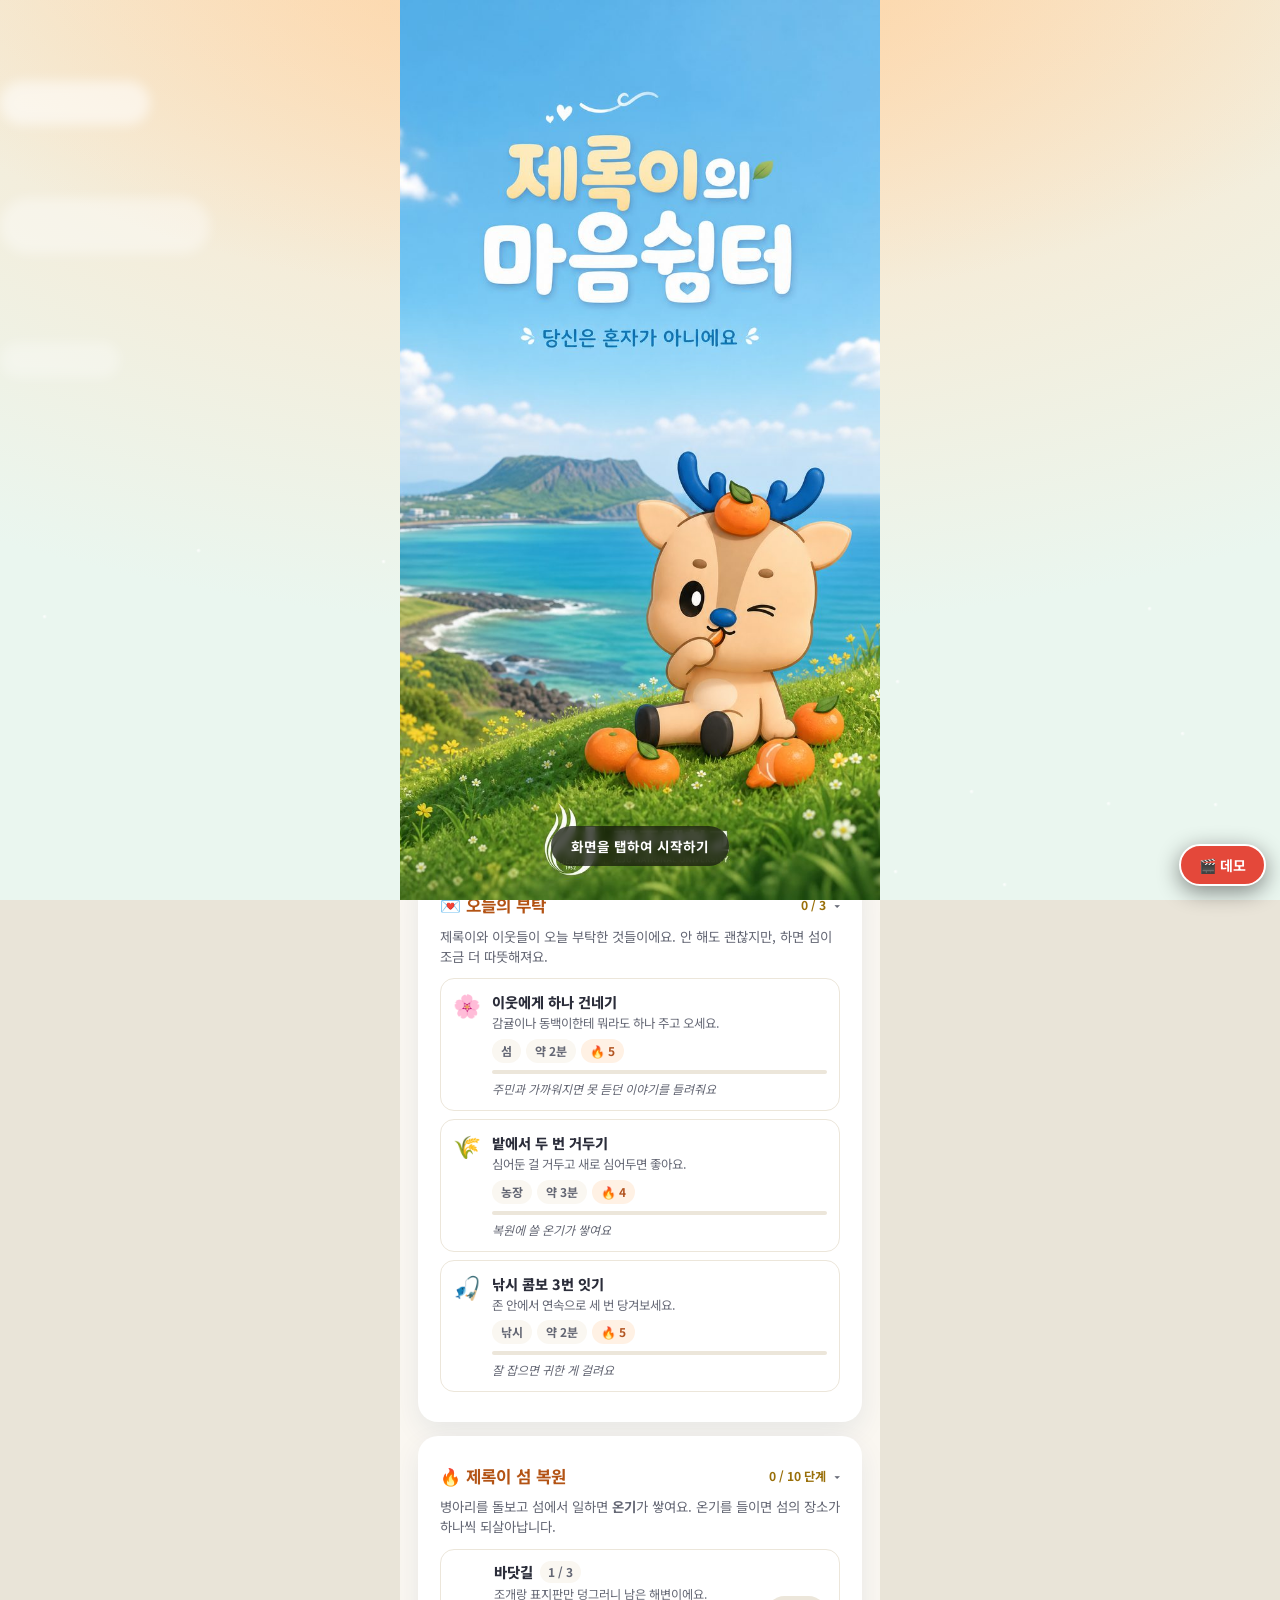
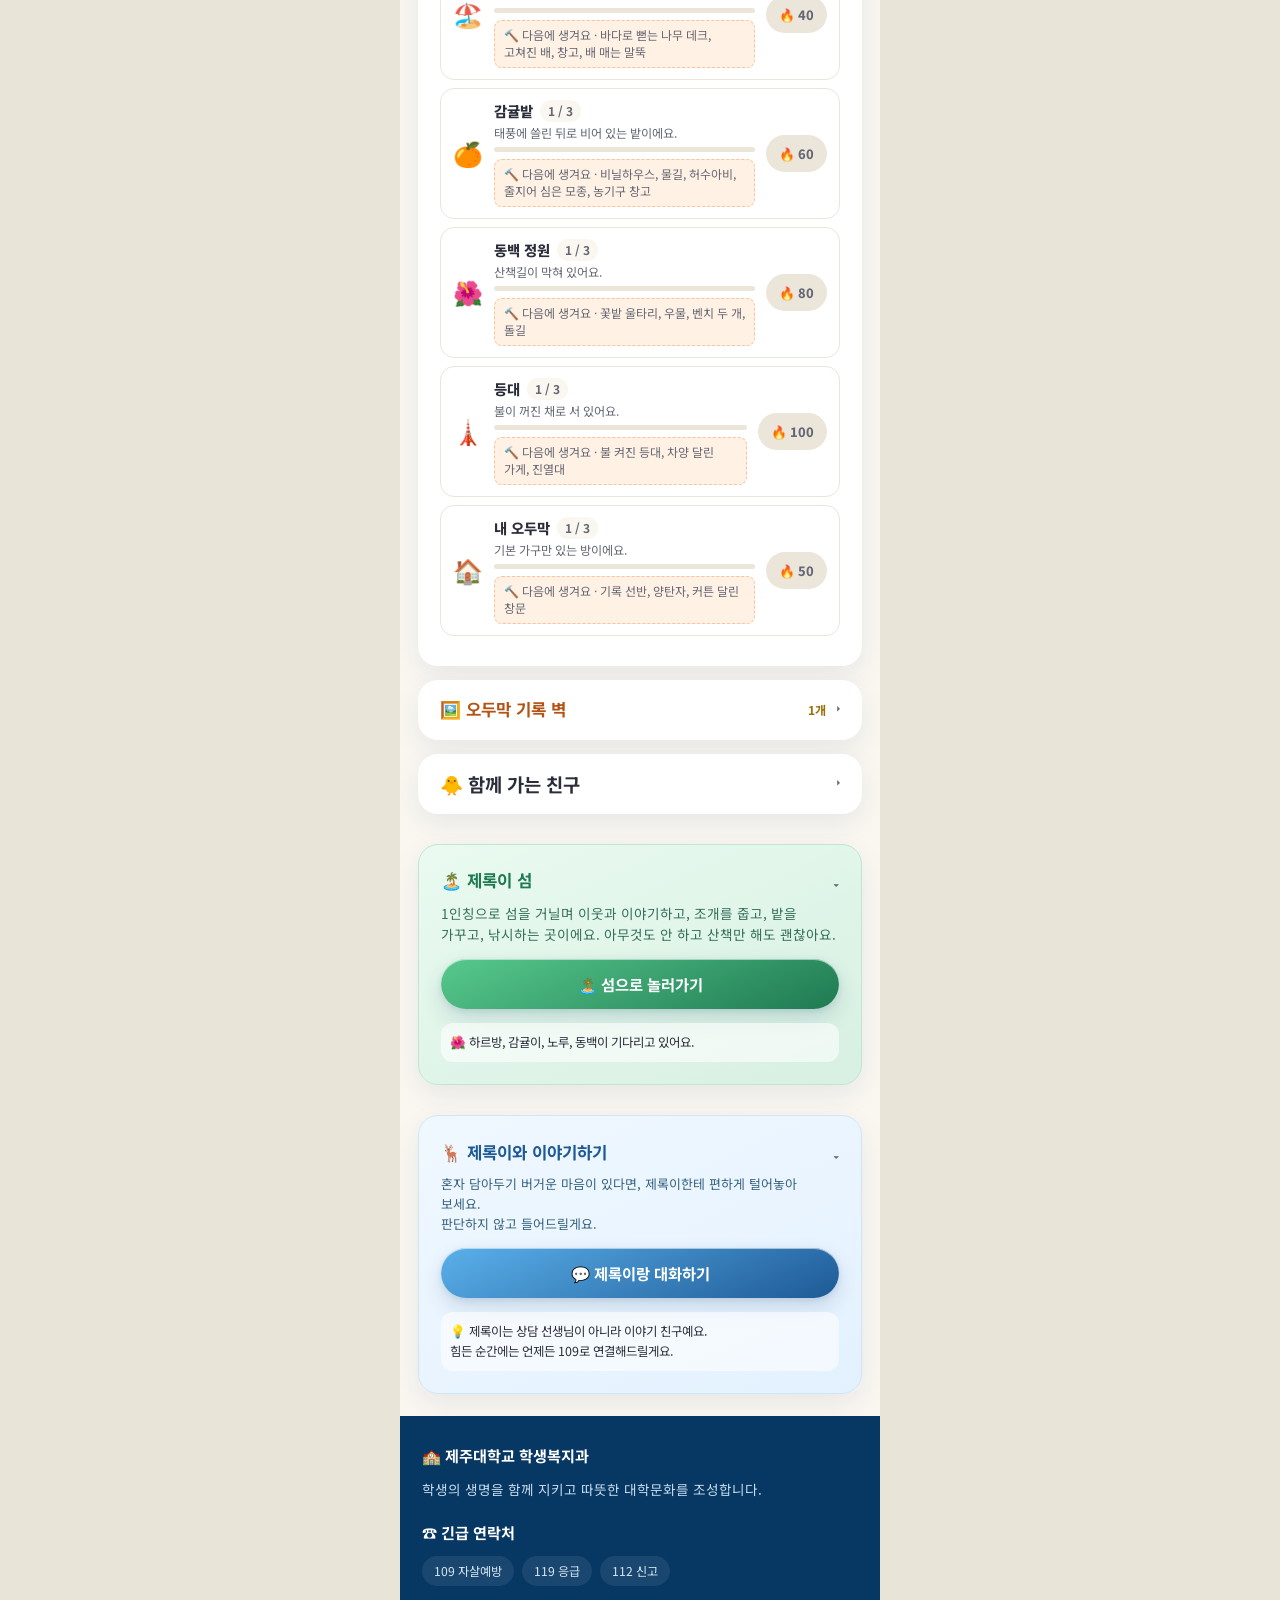
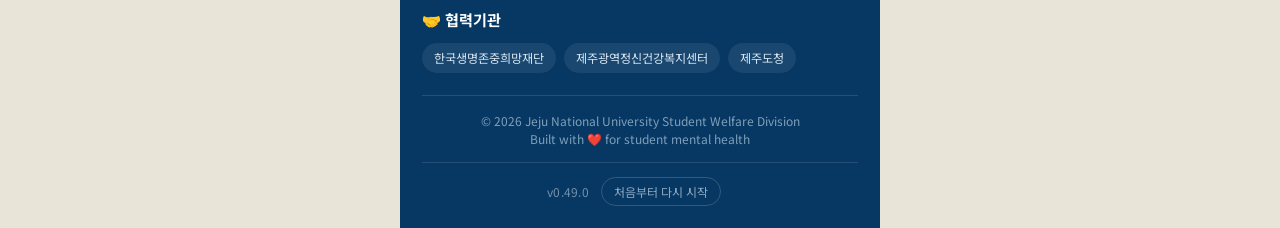
==== DEMO.html @ a5b1ff12 "Make the games explain themselves and the main screen hold still 학생들이 써보고 알려준 것들을 반영했습니다.  게임마다 처음 열" ====
<!DOCTYPE html>
<html lang="ko">
<head>
    <meta charset="UTF-8">
    <meta name="viewport" content="width=device-width, initial-scale=1.0, viewport-fit=cover">
    <title>제주대학교 생명존중 학생지원포털</title>
    <link rel="preconnect" href="https://fonts.googleapis.com">
    <link rel="preconnect" href="https://fonts.gstatic.com" crossorigin>
    <link href="https://fonts.googleapis.com/css2?family=Gaegu:wght@700&family=Noto+Sans+KR:wght@400;500;700;900&display=swap" rel="stylesheet">
    <!-- ?v= 는 캐시 무효화용입니다. css/js 를 고쳐 배포할 때마다 이 숫자를 올려야
         이미 방문했던 테스터도 새 버전을 받습니다. app.js 의 APP_VERSION 과 맞춰주세요. -->
    <style>
:root {
            --ink: #2b2d3a;
            --ink-soft: #646774;
            --cream: #faf7f1;
            --card: #ffffff;
            --line: #ece6da;
            --ocean-1: #4fc3f7;
            --ocean-2: #0277bd;
            --ocean-deep: #073763;
            --tangerine: #b25522;
            --tangerine-soft: #fff1e4;
            --sos-red: #e4483a;
            --sos-red-soft: #fdeceb;
            --calm-green: #34845f;
            --calm-green-soft: #e9f6ef;
            --police-blue: #2f6fed;
            --police-blue-soft: #eaf1ff;
            --radius-lg: 20px;
            --radius-md: 14px;
            --shadow-soft: 0 8px 20px rgba(43, 45, 58, 0.06);
            --shadow-card: 0 10px 28px rgba(7, 55, 99, 0.08);
        }
        * {
            box-sizing: border-box;
            margin: 0;
            padding: 0;
            font-family: 'Noto Sans KR', 'Apple SD Gothic Neo', 'Malgun Gothic', '맑은 고딕', 'Noto Sans CJK KR', 'Nanum Gothic', -apple-system, BlinkMacSystemFont, "Segoe UI", Roboto, "Helvetica Neue", Arial, sans-serif;
            -webkit-tap-highlight-color: transparent;
        }
        html {
            touch-action: manipulation;
            -webkit-text-size-adjust: 100%;
            text-size-adjust: 100%;
        }
        body {
            background-color: #e9e4d8;
            color: var(--ink);
            line-height: 1.5;
            display: flex;
            justify-content: center;
            overscroll-behavior-y: none;

            /* 한글 줄바꿈.
               기본값(normal)은 한글을 아무 글자 사이에서나 끊어서
               "…괜찮 / 아요" 처럼 한 글자만 다음 줄로 떨어집니다.
               keep-all 로 두면 띄어쓰기(어절) 단위로만 넘어갑니다.
               다만 띄어쓰기 없는 긴 문자열(URL·번호)은 넘칠 수 있어서
               overflow-wrap 을 최후 수단으로 같이 걸어둡니다.
               둘 다 상속되는 속성이라 여기 한 번만 쓰면 전체에 적용됩니다. */
            word-break: keep-all;
            overflow-wrap: break-word;
        }
        /* 연타형 미니게임 요소에서 길게 눌렀을 때 뜨는 선택/복사 팝업 방지 */
        button, .action-btn, .farm-plot, .crop-select-btn, .scene-btn, .game-tab-btn,
        #chick, #walk-char, #walk-boundary, #mine-cave, #mine-vein, #fish-cast-btn,
        #fish-bobber, .play-cell, .field-card, .shop-row, .collection-cell {
            -webkit-user-select: none;
            user-select: none;
            -webkit-touch-callout: none;
        }
        .app-container {
            width: 100%;
            max-width: 480px;
            background-color: var(--cream);
            min-height: 100vh;
            min-height: 100dvh;
            padding-bottom: env(safe-area-inset-bottom);
            display: flex;
            flex-direction: column;
            position: relative;
            overflow: hidden;
        }
        .view {
            width: 100%;
            min-height: 100vh;
            display: flex;
            flex-direction: column;
        }

        #splash-view {
            position: fixed;
            top: 0;
            left: 50%;
            transform: translateX(-50%);
            width: 100%;
            max-width: 480px;
            height: 100vh;
            height: 100dvh;
            z-index: 9999;
            cursor: pointer;
            overflow: hidden;
            background: #4fc3f7;
            transition: opacity 0.5s ease, visibility 0.5s ease;
        }
        #splash-view img {
            width: 100%;
            height: 100%;
            object-fit: cover;
            object-position: center 30%;
            display: block;
        }
        #splash-view.hide {
            opacity: 0;
            visibility: hidden;
            pointer-events: none;
        }
        .splash-tap-hint {
            position: absolute;
            left: 50%;
            bottom: 34px;
            transform: translateX(-50%);
            color: white;
            font-size: 0.85rem;
            font-weight: 700;
            background: rgba(0,0,0,0.62);   /* 사진 위 흰 글자라 진하게 (대비 4.5:1) */
            padding: 10px 20px;
            border-radius: 30px;
            backdrop-filter: blur(4px);
            animation: tapPulse 1.6s ease-in-out infinite;
            white-space: nowrap;
        }
        @keyframes tapPulse {
            0%, 100% { opacity: 0.75; transform: translateX(-50%) translateY(0); }
            50% { opacity: 1; transform: translateX(-50%) translateY(-4px); }
        }

        header {
            padding: 18px 22px 14px;
            display: flex;
            align-items: center;
            gap: 12px;
            background: var(--cream);
        }
        .logo-badge {
            width: 40px;
            height: 40px;
            border-radius: 50%;
            background: linear-gradient(150deg, var(--ocean-1), var(--ocean-2));
            display: flex;
            align-items: center;
            justify-content: center;
            box-shadow: 0 6px 14px rgba(2, 119, 189, 0.28);
            flex-shrink: 0;
            overflow: hidden;
        }
        .logo-badge img {
            width: 100%;
            height: 100%;
            object-fit: cover;
            display: block;
        }
        .logo-title {
            color: var(--ink);
            font-weight: 900;
            font-size: 1.05rem;
            line-height: 1.25;
            letter-spacing: -0.2px;
        }
        .logo-title span { font-size: 0.78rem; display: block; color: var(--ink-soft); font-weight: 500; margin-top: 1px; }

        .main-content {
            flex: 1;
            padding: 6px 18px 18px;
            display: flex;
            flex-direction: column;
            gap: 14px;
        }

        .eyebrow {
            font-size: 0.75rem;
            font-weight: 700;
            letter-spacing: 0.4px;
            display: flex;
            align-items: center;
            gap: 6px;
            margin-bottom: 8px;
            color: var(--ink-soft);
        }
        .eyebrow-red { color: #c0392b; }
        .eyebrow-green { color: var(--calm-green); }

        .card-urgent {
            background: linear-gradient(155deg, #fff6f5, var(--sos-red-soft));
            border: 1px solid #fbdad6;
        }
        .card-urgent h3 { color: #b23225; margin-bottom: 4px; font-size: 1.05rem; font-weight: 700; }
        .card-urgent p { font-size: 0.82rem; color: #8a4034; margin-bottom: 15px; }

        .card {
            border-radius: var(--radius-lg);
            padding: 22px;
            background: var(--card);
            box-shadow: var(--shadow-card);
        }
        .card-hero {
            background: linear-gradient(155deg, var(--ocean-1) 0%, var(--ocean-2) 100%);
            color: white;
            text-align: left;
            position: relative;
            overflow: hidden;
        }
        .card-hero::after {
            content: "";
            position: absolute;
            right: -30px;
            bottom: -40px;
            width: 140px;
            height: 140px;
            border-radius: 50%;
            background: rgba(255,255,255,0.12);
        }
        .card-hero .eyebrow { color: rgba(255,255,255,0.85); }
        .card-hero h2 {
            font-family: 'Gaegu', 'Noto Sans KR', 'Apple SD Gothic Neo', 'Malgun Gothic', '맑은 고딕', 'Noto Sans CJK KR', 'Nanum Gothic', sans-serif;
            font-size: 1.55rem;
            margin-bottom: 6px;
            line-height: 1.3;
            position: relative;
            z-index: 1;
        }
        .card-hero p { font-size: 0.88rem; margin-bottom: 20px; opacity: 0.92; position: relative; z-index: 1; }

        .card-soft { background: var(--card); }
        .card-soft h3 { color: var(--ink); margin-bottom: 4px; font-size: 1.05rem; font-weight: 700; }
        .card-soft p { font-size: 0.82rem; color: var(--ink-soft); margin-bottom: 15px; }

        .card-pink {
            background: linear-gradient(155deg, #fff5ec, var(--tangerine-soft));
            border: 1px solid #ffe3c9;
        }
        .card-pink h3 { color: #b35314; margin-bottom: 8px; font-size: 1.02rem; font-weight: 700; }
        .card-pink p { font-size: 0.88rem; margin-bottom: 8px; font-weight: 700; color: #7a3d0f; }
        .card-pink span { font-size: 0.8rem; color: #8a5a2f; line-height: 1.6; }

        /* 마음 신호등 */
        .signal-intro { text-align: center; }
        .signal-intro h2 {
            font-family: 'Gaegu', 'Noto Sans KR', 'Apple SD Gothic Neo', 'Malgun Gothic', '맑은 고딕', 'Noto Sans CJK KR', 'Nanum Gothic', sans-serif;
            font-size: 1.3rem;
            color: var(--ink);
            margin-bottom: 4px;
            line-height: 1.35;
        }
        .signal-intro p { font-size: 0.82rem; color: var(--ink-soft); }

        .traffic-light-housing {
            display: flex;
            justify-content: center;
            gap: 16px;
            background: #22262f;
            border-radius: 40px;
            padding: 14px 22px;
            margin: 16px auto 8px;
            width: fit-content;
            box-shadow: 0 10px 22px rgba(0,0,0,0.22);
        }
        .light-bulb {
            width: 52px;
            height: 52px;
            border-radius: 50%;
            border: none;
            cursor: pointer;
            opacity: 0.32;
            transition: opacity 0.25s ease, box-shadow 0.25s ease, transform 0.15s ease;
        }
        .light-bulb:active { transform: scale(0.92); }
        .light-bulb.red { background: radial-gradient(circle at 32% 28%, #ff8a80, var(--sos-red)); }
        .light-bulb.orange { background: radial-gradient(circle at 32% 28%, #ffc17a, var(--tangerine)); }
        .light-bulb.green { background: radial-gradient(circle at 32% 28%, #a8e0bd, var(--calm-green)); }
        .light-bulb.active { opacity: 1; }
        .light-bulb.red.active { box-shadow: 0 0 22px 7px rgba(228,72,58,0.6); }
        .light-bulb.orange.active { box-shadow: 0 0 22px 7px rgba(255,122,48,0.55); }
        .light-bulb.green.active { box-shadow: 0 0 22px 7px rgba(61,154,111,0.55); }

        .signal-label {
            text-align: center;
            font-size: 0.78rem;
            font-weight: 700;
            color: var(--ink-soft);
        }

        .signal-panel { display: none; }
        .signal-panel.active { display: block; }
        .signal-panel h3 { margin-bottom: 4px; font-size: 1.05rem; font-weight: 700; }
        .signal-panel p { font-size: 0.85rem; margin-bottom: 14px; line-height: 1.55; }
        .signal-tip {
            font-size: 0.78rem;
            background: rgba(255,255,255,0.6);
            border-radius: 12px;
            /* 좌우 12px 이면 초록 팁 문장이 4px 모자라 두 줄로 넘어갑니다.
               9px 로 줄여 6px 을 벌어 한 줄에 담습니다. */
            padding: 10px 9px;
            margin-top: 14px;
            line-height: 1.55;
        }

        .card-signal-red { background: linear-gradient(155deg, #fff6f5, var(--sos-red-soft)); border: 1px solid #fbdad6; }
        .card-signal-red h3 { color: #b23225; }
        .card-signal-red p { color: #8a4034; }

        .card-signal-orange { background: linear-gradient(155deg, #fff8f2, var(--tangerine-soft)); border: 1px solid #ffe3c9; }
        .card-signal-orange h3 { color: #b35314; }
        .card-signal-orange p { color: #7a4a1f; }

        .card-signal-green { background: linear-gradient(155deg, #f3fbf6, var(--calm-green-soft)); border: 1px solid #d3ecdd; }
        .card-signal-green h3 { color: #296b4c; }
        .card-signal-green p { color: #3c6552; }

        /* 약 챙겨 먹기 인증 카드 */
        .card-med { background: linear-gradient(155deg, #f3f2ff, #eae6ff); border: 1px solid #dcd6f9; margin-top: 16px; }
        .card-med h3 { color: #7c66ff; margin-bottom: 8px; font-size: 1.05rem; font-weight: 700; }
        .card-med p { font-size: 0.85rem; margin-bottom: 14px; line-height: 1.55; color: #5c53a0; }

        .btn {
            display: flex;
            align-items: center;
            justify-content: center;
            gap: 8px;
            width: 100%;
            padding: 14px;
            border-radius: var(--radius-md);
            text-align: center;
            font-weight: 700;
            text-decoration: none;
            margin-bottom: 10px;
            border: none;
            font-size: 0.96rem;
            cursor: pointer;
            transition: transform 0.1s ease, box-shadow 0.15s ease;
        }
        .btn:active { transform: scale(0.98); }
        .btn:last-child { margin-bottom: 0; }
        .btn-red { background: var(--sos-red); color: white; box-shadow: 0 8px 16px rgba(228,72,58,0.28); }
        .btn-green { background: var(--calm-green); color: white; box-shadow: 0 8px 16px rgba(61,154,111,0.28); }
        .btn-yellow { background: white; color: var(--ink); box-shadow: 0 6px 14px rgba(0,0,0,0.08); }
        .btn-blue { background: var(--police-blue); color: white; box-shadow: 0 8px 16px rgba(47,111,237,0.28); }
        .btn-med { background: linear-gradient(155deg, #7b6ce0, #5a4bc4); color: white; box-shadow: 0 8px 16px rgba(90,75,196,0.3); }
        .btn-row { display: flex; gap: 10px; }
        .btn-row .btn { margin-bottom: 0; }

        footer {
            background: var(--ocean-deep);
            color: #c7dcec;
            padding: 28px 22px 22px;
            font-size: 0.85rem;
            margin-top: 4px;
        }
        footer h4 { color: white; margin-bottom: 12px; font-size: 0.95rem; font-weight: 700; display:flex; align-items:center; gap:6px; }
        .footer-section { margin-bottom: 22px; }
        .footer-section ul { list-style: none; padding-left: 0; }
        .footer-section li { margin-bottom: 8px; font-size: 0.82rem; color: #a9c3d8; }
        .footer-chips { display: flex; flex-wrap: wrap; gap: 8px; }
        .footer-chip {
            background: rgba(255,255,255,0.08);
            padding: 6px 12px;
            border-radius: 20px;
            font-size: 0.76rem;
            color: #d7e6f2;
        }
        .footer-bottom { text-align: center; border-top: 1px solid rgba(255,255,255,0.12); padding-top: 16px; font-size: 0.75rem; color: #7fa0ba; }

        /* ===== 병아리 키우기 : 화면 배경 ===== */
        #game-view {
            background:
                radial-gradient(130% 70% at 12% -5%, rgba(255,255,255,0.85), rgba(255,255,255,0) 58%),
                linear-gradient(165deg, #ffeecd 0%, #ffdfc0 48%, #ffd3cb 100%);
            justify-content: center;
            align-items: center;
            padding: 16px 14px 24px;
            position: relative;
            overflow: hidden;
            transition: background 0.8s ease;
        }
        #game-view::before,
        #game-view::after {
            content: "";
            position: absolute;
            border-radius: 50%;
            pointer-events: none;
            z-index: 0;
        }
        #game-view::before {
            width: 230px; height: 230px;
            top: -80px; left: -70px;
            background: radial-gradient(circle, rgba(255,255,255,0.8), rgba(255,255,255,0) 70%);
            animation: bgBlob 9s ease-in-out infinite;
        }
        #game-view::after {
            width: 280px; height: 280px;
            bottom: -120px; right: -100px;
            background: radial-gradient(circle, rgba(255,255,255,0.55), rgba(255,255,255,0) 70%);
            animation: bgBlob 12s ease-in-out infinite reverse;
        }
        @keyframes bgBlob {
            0%, 100% { transform: translate(0, 0) scale(1); }
            50% { transform: translate(14px, 18px) scale(1.08); }
        }
        #game-view.stage-1 { background: radial-gradient(130% 70% at 12% -5%, rgba(255,255,255,0.85), rgba(255,255,255,0) 58%), linear-gradient(165deg, #fff3d4 0%, #ffe0ae 50%, #ffcf9e 100%); }
        #game-view.stage-2 { background: radial-gradient(130% 70% at 12% -5%, rgba(255,255,255,0.85), rgba(255,255,255,0) 58%), linear-gradient(165deg, #ffeef4 0%, #ffd7e6 50%, #ffc6dd 100%); }
        #game-view.stage-3 { background: radial-gradient(130% 70% at 12% -5%, rgba(255,255,255,0.85), rgba(255,255,255,0) 58%), linear-gradient(165deg, #f1eaff 0%, #dfd2ff 50%, #cfc2ff 100%); }
        #game-view.stage-4 { background: radial-gradient(130% 70% at 12% -5%, rgba(255,255,255,0.85), rgba(255,255,255,0) 58%), linear-gradient(165deg, #e6f4ff 0%, #c9e6ff 50%, #b6d9ff 100%); }
        #game-view.stage-5 { background: radial-gradient(130% 70% at 12% -5%, rgba(255,255,255,0.9), rgba(255,255,255,0) 58%), linear-gradient(165deg, #fff8dc 0%, #ffe9a3 50%, #ffd977 100%); }

        /* ===== 카드 ===== */
        .game-box {
            width: 100%;
            background: linear-gradient(180deg, #ffffff 0%, #fffaf4 100%);
            padding: 16px 16px 20px;
            border-radius: 28px;
            text-align: center;
            border: 1px solid rgba(255,255,255,0.9);
            box-shadow:
                0 22px 44px rgba(150, 96, 45, 0.18),
                0 6px 14px rgba(150, 96, 45, 0.08),
                inset 0 1px 0 rgba(255,255,255,0.95);
            position: relative;
            z-index: 2;
        }

        /* ===== 상단 바 ===== */
        .game-top-row {
            display: flex;
            flex-wrap: nowrap;
            justify-content: space-between;
            align-items: center;
            gap: 5px;
            margin-bottom: 12px;
            font-size: 0.8rem;
            color: #736e62;
            font-weight: bold;
        }
        .stage-badge {
            background: linear-gradient(135deg, #ffd977, #ffb340);
            color: #6b4200;
            padding: 5px 12px;
            border-radius: 20px;
            font-size: 0.78rem;
            font-family: 'Gaegu', 'Noto Sans KR', 'Apple SD Gothic Neo', 'Malgun Gothic', '맑은 고딕', 'Noto Sans CJK KR', 'Nanum Gothic', sans-serif;
            letter-spacing: 0.3px;
            box-shadow: 0 3px 8px rgba(255, 168, 43, 0.35);
            white-space: nowrap;
        }
        .collection-btn {
            background: #fffdf8;
            border: 1.5px solid #f2e6d3;
            border-radius: 20px;
            padding: 5px 11px;
            font-size: 0.75rem;
            font-weight: bold;
            color: #8a6d3b;
            cursor: pointer;
            white-space: nowrap;
            box-shadow: 0 2px 5px rgba(150, 96, 45, 0.08);
            transition: transform 0.12s ease, box-shadow 0.2s ease, border-color 0.2s ease;
        }
        .collection-btn:active { transform: scale(0.94); }
        .mission-btn-wrap { position: relative; }
        .mission-badge {
            position: absolute;
            top: -7px;
            right: -7px;
            background: linear-gradient(135deg, #ff7a6b, var(--sos-red));
            color: white;
            font-size: 0.75rem;
            font-weight: bold;
            min-width: 17px;
            height: 17px;
            border-radius: 9px;
            display: flex;
            align-items: center;
            justify-content: center;
            padding: 0 4px;
            border: 2px solid #fff;
            box-shadow: 0 2px 6px rgba(228, 72, 58, 0.4);
            animation: badgePop 1.6s ease-in-out infinite;
        }
        @keyframes badgePop {
            0%, 100% { transform: scale(1); }
            50% { transform: scale(1.12); }
        }
        .playtime-badge {
            font-size: 0.75rem;
            background: #f6f2ea;
            border-radius: 20px;
            padding: 5px 10px;
            color: #736e62;
            white-space: nowrap;
        }

        /* ===== 캐릭터 무대 ===== */
        .stage-name {
            font-family: 'Gaegu', 'Noto Sans KR', 'Apple SD Gothic Neo', 'Malgun Gothic', '맑은 고딕', 'Noto Sans CJK KR', 'Nanum Gothic', sans-serif;
            font-size: 1.6rem;
            font-weight: 700;
            color: #5a4632;
            margin-bottom: 2px;
            letter-spacing: 0.5px;
        }
        /* ===== 병아리 무대 =====
           하늘 → 해 → 구름 → 먼 언덕 → 가까운 언덕 → 땅 → 풀 → 병아리
           순서로 쌓아 작은 풍경처럼 보이게 합니다. */
        .chick-stage-wrap {
            position: relative;
            width: 100%;
            height: 208px;
            margin: 4px auto 12px;
            display: flex;
            align-items: center;
            justify-content: center;
            border-radius: 24px;
            overflow: hidden;
            background: linear-gradient(180deg, #bfe9fb 0%, #ddf3fb 46%, #f2f7e4 62%);
            border: 1px solid #ffe9cd;
            box-shadow: inset 0 -18px 26px rgba(120, 160, 90, 0.10);
        }

        .stage-sun {
            position: absolute;
            right: 26px; top: 20px;
            width: 42px; height: 42px;
            border-radius: 50%;
            background: radial-gradient(circle at 40% 38%, #fff6c9, #ffd85e 62%, #ffc73d 100%);
            box-shadow: 0 0 0 10px rgba(255, 222, 120, 0.22), 0 0 26px rgba(255, 205, 70, 0.5);
        }

        .stage-cloud {
            position: absolute;
            background: #fff;
            border-radius: 999px;
            opacity: 0.92;
            filter: blur(0.2px);
        }
        .stage-cloud::before, .stage-cloud::after {
            content: "";
            position: absolute;
            background: #fff;
            border-radius: 50%;
        }
        .stage-cloud.c1 {
            width: 54px; height: 17px; top: 26px; left: -60px;
            animation: drift 34s linear infinite;
        }
        .stage-cloud.c1::before { width: 26px; height: 26px; top: -12px; left: 9px; }
        .stage-cloud.c1::after  { width: 18px; height: 18px; top: -8px;  left: 30px; }
        .stage-cloud.c2 {
            width: 40px; height: 13px; top: 54px; left: -50px;
            animation: drift 48s linear infinite;
            animation-delay: -12s;
            opacity: 0.75;
        }
        .stage-cloud.c2::before { width: 20px; height: 20px; top: -9px; left: 7px; }
        .stage-cloud.c3 {
            width: 62px; height: 18px; top: 12px; left: -70px;
            animation: drift 62s linear infinite;
            animation-delay: -30s;
            opacity: 0.6;
        }
        .stage-cloud.c3::before { width: 28px; height: 28px; top: -13px; left: 12px; }
        @keyframes drift { to { transform: translateX(560px); } }

        /* 언덕 두 겹으로 깊이감 */
        .stage-hill {
            position: absolute;
            left: -12%;
            width: 124%;
            border-radius: 50% 50% 0 0;
        }
        .stage-hill.far  { bottom: 62px; height: 78px; background: #b7dd94; opacity: 0.72; }
        .stage-hill.near { bottom: 52px; height: 60px; background: #97cc72; left: -26%; width: 96%; }

        .stage-ground {
            position: absolute;
            left: 0; right: 0; bottom: 0;
            height: 62px;
            background:
                linear-gradient(180deg, #8ec96a 0%, #7cb95c 38%, #6aa64d 100%);
            box-shadow: inset 0 3px 0 rgba(255,255,255,0.28);
        }
        /* 땅 위 풀 포기 */
        .stage-tuft {
            position: absolute;
            bottom: 44px;
            width: 0; height: 0;
            border-left: 5px solid transparent;
            border-right: 5px solid transparent;
            border-bottom: 13px solid #6fb04f;
            opacity: 0.9;
        }
        .stage-tuft.t1 { left: 14%; }
        .stage-tuft.t2 { left: 27%; bottom: 38px; border-bottom-color: #7cbb59; }
        .stage-tuft.t3 { right: 20%; }
        .stage-tuft.t4 { right: 33%; bottom: 39px; border-bottom-color: #7cbb59; }

        /* 병아리 발밑 그림자 */
        .chick-stage-wrap::after {
            content: "";
            position: absolute;
            bottom: 40px;
            left: 50%;
            width: 96px;
            height: 17px;
            transform: translateX(-50%);
            border-radius: 50%;
            background: radial-gradient(ellipse, rgba(60, 90, 40, 0.30), rgba(60, 90, 40, 0) 70%);
            z-index: 1;
        }
        .chick-glow {
            position: absolute;
            width: 150px;
            height: 150px;
            top: 50%;
            left: 50%;
            margin: -45px 0 0 -75px;     /* 병아리를 내린 만큼 같이 내립니다 */
            border-radius: 50%;
            background: radial-gradient(circle, rgba(255,213,79,0.5), rgba(255,183,119,0.18) 45%, rgba(255,213,79,0) 72%);
            animation: pulseGlow 2.2s ease-in-out infinite;
        }
        @keyframes pulseGlow {
            0%, 100% { transform: scale(0.92); opacity: 0.7; }
            50% { transform: scale(1.05); opacity: 1; }
        }
        .chick-emoji {
            position: relative;
            z-index: 2;
            /* 무대에 지면이 생겨서, 가운데가 아니라 땅 위에 서도록 내립니다 */
            margin-top: 30px;
            line-height: 0;
            transition: transform 0.25s ease;
            cursor: default;
            user-select: none;
            filter: drop-shadow(0 8px 12px rgba(70, 100, 50, 0.28));
        }
        .chick-emoji svg { display: block; overflow: visible; }
        .chick-emoji.bump { transform: scale(1.18) rotate(-4deg); }
        .chick-emoji.max { animation: floatIdle 2.4s ease-in-out infinite; }
        .chick-emoji.asleep {
            transform: translateY(6px) rotate(-4deg) scale(0.97);
            filter: drop-shadow(0 5px 9px rgba(150, 96, 45, 0.18)) saturate(0.9) brightness(0.97);
        }

        /* ===== 애교 / 다가오기 =====
           애니메이션은 안쪽 <svg>에 걸어서, 바깥 .chick-emoji의
           bump·eating·petted·max 효과와 서로 방해하지 않게 했습니다. */
        .chick-emoji { cursor: pointer; -webkit-tap-highlight-color: transparent; }
        .chick-emoji svg { transform-origin: 50% 88%; }
        .chick-emoji svg.ag-hop      { animation: aegyoHop 0.7s ease-in-out; }
        .chick-emoji svg.ag-tilt     { animation: aegyoTilt 1.1s ease-in-out; }
        .chick-emoji svg.ag-spin     { animation: aegyoSpin 0.9s ease-in-out; }
        .chick-emoji svg.ag-approach { animation: aegyoApproach 1.6s ease-in-out; }
        .chick-emoji svg.ag-nuzzle   { animation: aegyoNuzzle 1s ease-in-out; }
        .chick-emoji svg.ag-wiggle   { animation: aegyoWiggle 0.7s ease-in-out; }
        .chick-emoji svg.ag-shy      { animation: aegyoShy 1.2s ease-in-out; }
        .chick-emoji svg.ag-droop    { animation: aegyoDroop 1.4s ease-in-out; }

        @keyframes aegyoHop {
            0%, 100% { transform: translateY(0) scale(1, 1); }
            18%      { transform: translateY(0) scale(1.09, 0.88); }
            50%      { transform: translateY(-22px) scale(0.95, 1.07); }
            78%      { transform: translateY(0) scale(1.07, 0.9); }
        }
        @keyframes aegyoTilt {
            0%, 100% { transform: rotate(0deg); }
            28%      { transform: rotate(-14deg); }
            62%      { transform: rotate(10deg); }
        }
        @keyframes aegyoSpin {
            0%   { transform: rotate(0deg) scale(1); }
            50%  { transform: rotate(180deg) scale(1.07); }
            100% { transform: rotate(360deg) scale(1); }
        }
        /* 화면 쪽으로 걸어나와 빤히 보는 동작 */
        @keyframes aegyoApproach {
            0%, 100% { transform: scale(1) translateY(0) rotate(0deg); }
            30%      { transform: scale(1.17) translateY(11px) rotate(0deg); }
            45%      { transform: scale(1.17) translateY(11px) rotate(-5deg); }
            60%      { transform: scale(1.17) translateY(11px) rotate(5deg); }
            80%      { transform: scale(1.12) translateY(7px) rotate(0deg); }
        }
        /* 옆구리에 부비적거리는 동작 */
        @keyframes aegyoNuzzle {
            0%, 100% { transform: translateX(0) rotate(0deg); }
            22%      { transform: translateX(-10px) rotate(-12deg); }
            48%      { transform: translateX(10px) rotate(12deg); }
            72%      { transform: translateX(-7px) rotate(-9deg); }
        }
        @keyframes aegyoWiggle {
            0%, 100% { transform: rotate(0deg); }
            20%      { transform: rotate(-9deg); }
            40%      { transform: rotate(9deg); }
            60%      { transform: rotate(-7deg); }
            80%      { transform: rotate(6deg); }
        }
        /* 부끄러워 살짝 뒤로 물러났다 오는 동작 */
        @keyframes aegyoShy {
            0%, 100% { transform: scale(1) translateY(0) rotate(0deg); }
            30%      { transform: scale(0.93) translateY(-4px) rotate(9deg); }
            60%      { transform: scale(0.95) translateY(-2px) rotate(-6deg); }
        }
        /* 배고프거나 지쳤을 때 축 처지는 동작 */
        @keyframes aegyoDroop {
            0%, 100% { transform: translateY(0) scale(1, 1); }
            40%      { transform: translateY(5px) scale(1.03, 0.95) rotate(-3deg); }
            70%      { transform: translateY(4px) scale(1.02, 0.96) rotate(2deg); }
        }

        /* 캐릭터 말풍선 */
        .chick-bubble {
            position: absolute;
            left: 50%;
            top: 8px;
            transform: translateX(-50%);
            background: #ffffff;
            border: 1.5px solid #ffe0b5;
            border-radius: 999px;
            padding: 7px 15px;
            font-size: 0.8rem;
            font-weight: bold;
            color: #8a5a1e;
            white-space: nowrap;
            z-index: 6;
            pointer-events: none;
            box-shadow: 0 5px 12px rgba(150, 96, 45, 0.16);
            animation: bubbleFloat 2s ease-out forwards;
        }
        .chick-bubble::after {
            content: "";
            position: absolute;
            bottom: -6px;
            left: 50%;
            transform: translateX(-50%) rotate(45deg);
            width: 11px;
            height: 11px;
            background: #fff;
            border-right: 1.5px solid #ffe0b5;
            border-bottom: 1.5px solid #ffe0b5;
            border-radius: 0 0 3px 0;
        }
        @keyframes bubbleFloat {
            0%   { opacity: 0; transform: translateX(-50%) translateY(8px) scale(0.75); }
            14%  { opacity: 1; transform: translateX(-50%) translateY(0) scale(1.06); }
            22%  { transform: translateX(-50%) translateY(0) scale(1); }
            78%  { opacity: 1; transform: translateX(-50%) translateY(0) scale(1); }
            100% { opacity: 0; transform: translateX(-50%) translateY(-12px) scale(0.95); }
        }
        @keyframes floatIdle {
            0%, 100% { transform: translateY(0); }
            50% { transform: translateY(-8px); }
        }
        /* 말풍선 메시지 */
        .game-message {
            position: relative;
            font-size: 0.9rem;
            color: #5a4632;
            margin: 0 auto 16px;
            padding: 12px 16px;
            background: #fff8ea;
            border: 1.5px solid #ffe6c2;
            border-radius: 18px;
            font-weight: 600;
            min-height: 44px;
            display: flex;
            align-items: center;
            justify-content: center;
            white-space: pre-line;
            line-height: 1.45;
            box-shadow: 0 4px 12px rgba(150, 96, 45, 0.07);
            transition: color 0.3s ease, background 0.3s ease, border-color 0.3s ease;
        }
        .game-message::before {
            content: "";
            position: absolute;
            top: -8px;
            left: 50%;
            transform: translateX(-50%) rotate(45deg);
            width: 14px;
            height: 14px;
            background: #fff8ea;
            border-left: 1.5px solid #ffe6c2;
            border-top: 1.5px solid #ffe6c2;
            border-radius: 3px;
        }
        .game-message.warn { color: #c1440e; background: #fff0e8; border-color: #ffd2bb; }
        .game-message.warn::before { background: #fff0e8; border-color: #ffd2bb; }

        /* 스탯 게이지 */
        .stat-block { margin-bottom: 11px; text-align: left; }
        .stat-label {
            display: flex;
            justify-content: space-between;
            font-size: 0.75rem;
            color: #7a6f5f;
            margin-bottom: 5px;
            font-weight: bold;
        }
        .stat-bg {
            background: #f0eae0;
            border-radius: 999px;
            height: 14px;
            overflow: hidden;
            box-shadow: inset 0 2px 4px rgba(120, 90, 50, 0.12);
        }
        .stat-fill {
            position: relative;
            height: 100%;
            width: 100%;
            border-radius: 999px;
            overflow: hidden;
            transition: width 0.4s ease, background 0.4s ease;
        }
        .stat-fill::after {
            content: "";
            position: absolute;
            inset: 0 0 55% 0;
            border-radius: 999px;
            background: linear-gradient(180deg, rgba(255,255,255,0.5), rgba(255,255,255,0));
        }
        .stat-fill.hunger { background: linear-gradient(90deg, #ffd39c, #ff8a3d 60%, var(--tangerine)); }
        .stat-fill.love { background: linear-gradient(90deg, #ffc0d2, #ff85a1 60%, #ff5c81); }
        .stat-fill.energy { background: linear-gradient(90deg, #a5e3fa, #4db8e8 60%, var(--ocean-2)); }
        .stat-fill.low { background: linear-gradient(90deg, #f8b4b4, #e53935); }
        /* 막대가 낮아지면 숨쉬듯 깜빡여 눈에 띄게 */
        .stat-fill.low { animation: statWarn 1.5s ease-in-out infinite; }
        @keyframes statWarn { 0%, 100% { filter: brightness(1); } 50% { filter: brightness(1.22); } }

        /* 액션 버튼 */
        .action-grid {
            display: grid;
            grid-template-columns: 1fr 1fr 1fr;
            gap: 9px;
            margin: 16px 0 18px;
        }
        .action-btn {
            padding: 13px 4px;
            border-radius: 18px;
            border: none;
            font-weight: bold;
            font-size: 0.82rem;
            cursor: pointer;
            transition: transform 0.12s ease, box-shadow 0.2s ease, opacity 0.2s;
            position: relative;
            overflow: visible;
        }
        .action-btn::before {
            content: "";
            position: absolute;
            inset: 2px 2px 55% 2px;
            border-radius: 16px 16px 10px 10px;
            background: linear-gradient(180deg, rgba(255,255,255,0.45), rgba(255,255,255,0));
            pointer-events: none;
        }
        .action-btn:active { transform: translateY(3px); box-shadow: none !important; }
        .action-btn:disabled {
            background: #efeae1 !important;
            color: #70695b !important;
            opacity: 1;
            cursor: not-allowed;
            transform: none;
            box-shadow: none !important;
        }
        .action-btn:disabled::before { display: none; }
        .action-feed {
            background: linear-gradient(160deg, #ffc98d, var(--tangerine));
            color: #6b2e00;
            box-shadow: 0 4px 0 #d95f19, 0 8px 16px rgba(217, 95, 25, 0.25);
        }
        .action-pet {
            background: linear-gradient(160deg, #ffadc4, #ff6b8b);
            color: white;
            box-shadow: 0 4px 0 #e04c6d, 0 8px 16px rgba(224, 76, 109, 0.25);
        }
        .action-sleep {
            background: linear-gradient(160deg, #8ed8f8, var(--ocean-2));
            color: white;
            box-shadow: 0 4px 0 #01639b, 0 8px 16px rgba(2, 119, 189, 0.25);
        }

        /* 성장 진행도 */
        .progress-label {
            display: flex;
            justify-content: space-between;
            font-size: 0.75rem;
            color: #7a6f5f;
            margin-bottom: 6px;
            font-weight: bold;
        }
        .progress-bg {
            background: #f0eae0;
            border-radius: 999px;
            height: 18px;
            width: 100%;
            margin-bottom: 8px;
            overflow: hidden;
            box-shadow: inset 0 2px 5px rgba(120, 90, 50, 0.14);
        }
        .progress-fill {
            position: relative;
            background: linear-gradient(90deg, #ffd977, var(--tangerine));
            height: 100%;
            width: 0%;
            border-radius: 999px;
            overflow: hidden;
            transition: width 0.35s cubic-bezier(.34,1.56,.64,1);
        }
        .progress-fill::after {
            content: "";
            position: absolute;
            inset: 0;
            background: repeating-linear-gradient(115deg, rgba(255,255,255,0.35) 0 10px, rgba(255,255,255,0) 10px 22px);
            animation: progressStripe 1.4s linear infinite;
        }
        @keyframes progressStripe {
            0% { transform: translateX(0); }
            100% { transform: translateX(22px); }
        }
        .time-gate-hint {
            font-size: 0.75rem;
            color: #a8823a;
            margin-bottom: 12px;
            min-height: 16px;
        }
        .btn-back {
            margin-top: 4px;
            padding: 10px 22px;
            border-radius: 999px;
            color: #736e62;
            font-size: 0.82rem;
            font-weight: bold;
            cursor: pointer;
            background: #f6f2ea;
            border: none;
            transition: background 0.2s ease, transform 0.12s ease;
        }
        .btn-back:active { transform: scale(0.96); }
        .float-xp {
            position: absolute;
            left: 50%;
            top: -6px;
            transform: translateX(-50%);
            font-size: 0.8rem;
            font-weight: bold;
            color: #ff5252;
            pointer-events: none;
            animation: floatUp 0.9s ease-out forwards;
            white-space: nowrap;
        }
        @keyframes floatUp {
            0% { opacity: 1; transform: translate(-50%, 0); }
            100% { opacity: 0; transform: translate(-50%, -36px); }
        }
        /* 폭죽이 떨어지는 자리. 토스트와 같은 이유로 앱 최상단에 고정해 둡니다. */
        #fx-layer {
            position: fixed;
            top: 0;
            left: 50%;
            transform: translateX(-50%);
            width: 100%;
            max-width: 480px;
            height: 100%;
            overflow: hidden;
            pointer-events: none;
            z-index: 955;
        }
        .confetti-piece {
            position: absolute;
            top: -20px;
            font-size: 1.3rem;
            animation: confettiFall linear forwards;
            z-index: 3;
            pointer-events: none;
        }
        @keyframes confettiFall {
            0% { transform: translateY(0) rotate(0deg); opacity: 1; }
            100% { transform: translateY(420px) rotate(360deg); opacity: 0; }
        }

        /* 먹이 먹는 연출 */
        .chick-emoji.eating { animation: chewWiggle 0.42s ease-in-out 2; }
        @keyframes chewWiggle {
            0%, 100% { transform: scale(1, 1); }
            50% { transform: scale(1.06, 0.9) translateY(3px); }
        }
        .food-fly {
            position: absolute;
            left: 50%;
            top: -6px;
            font-size: 1.7rem;
            transform: translate(-50%, 0);
            animation: foodFly 0.7s ease-in forwards;
            pointer-events: none;
            z-index: 4;
        }
        @keyframes foodFly {
            0% { transform: translate(-50%, -34px) scale(0.6) rotate(-10deg); opacity: 0; }
            30% { opacity: 1; }
            100% { transform: translate(-50%, 18px) scale(1) rotate(8deg); opacity: 0; }
        }

        /* 쓰다듬는 연출 */
        .chick-emoji.petted { animation: happyWiggle 0.5s ease-in-out; }
        @keyframes happyWiggle {
            0%, 100% { transform: rotate(0deg) scale(1); }
            25% { transform: rotate(-7deg) scale(1.05); }
            75% { transform: rotate(7deg) scale(1.05); }
        }
        .pet-hand {
            position: absolute;
            left: 50%;
            top: 32%;
            font-size: 2rem;
            pointer-events: none;
            z-index: 4;
            animation: handStroke 0.6s ease-in-out forwards;
        }
        @keyframes handStroke {
            0% { transform: translate(-46px, -6px) rotate(-18deg); opacity: 0; }
            15% { opacity: 1; }
            50% { transform: translate(0px, -20px) rotate(4deg); }
            85% { opacity: 1; }
            100% { transform: translate(46px, -6px) rotate(18deg); opacity: 0; }
        }
        .heart-particle {
            position: absolute;
            font-size: 1.1rem;
            pointer-events: none;
            z-index: 4;
            animation: heartFloat 1s ease-out forwards;
        }
        @keyframes heartFloat {
            0% { transform: translate(0, 0) scale(0.6); opacity: 1; }
            100% { transform: translate(var(--dx, 0px), -62px) scale(1.15); opacity: 0; }
        }

        /* 잠잘 때 Zzz 연출 */
        .zzz-float {
            position: absolute;
            left: 58%;
            top: 22%;
            font-weight: bold;
            color: #5c8fd6;
            pointer-events: none;
            z-index: 4;
            animation: zzzRise 1.8s ease-out forwards;
        }
        @keyframes zzzRise {
            0% { opacity: 0; transform: translate(0, 0) scale(0.6); }
            15% { opacity: 1; }
            100% { opacity: 0; transform: translate(26px, -72px) scale(1.3); }
        }

        /* ===== 탭 바 ===== */
        .game-tabs {
            display: flex;
            flex-wrap: wrap;
            justify-content: center;
            gap: 3px;
            margin-bottom: 12px;
            background: #f6f0e6;
            border-radius: 18px;
            padding: 4px;
            box-shadow: inset 0 2px 4px rgba(120, 90, 50, 0.08);
        }
        .game-tab-btn {
            flex: 0 0 calc(25% - 3px);
            padding: 8px 1px 7px;
            /* "보살피기" 처럼 다섯 글자짜리가 3px 잘려서 자간을 살짝 좁혔습니다 */
            letter-spacing: -0.03em;
            border-radius: 14px;
            border: none;
            background: transparent;
            color: #746d5b;
            font-size: 0.75rem;
            font-weight: bold;
            line-height: 1.25;
            cursor: pointer;
            transition: background 0.25s, color 0.25s, box-shadow 0.25s, transform 0.15s;
        }
        .game-tab-btn .tab-ico { display: block; font-size: 1.05rem; margin-bottom: 2px; filter: saturate(0.75) opacity(0.7); transition: filter 0.25s, transform 0.25s; }
        .game-tab-btn.active {
            background: linear-gradient(160deg, #ffc98d, var(--tangerine));
            color: #fff;
            box-shadow: 0 4px 10px rgba(217, 95, 25, 0.32);
        }
        .game-tab-btn.active .tab-ico { filter: none; transform: translateY(-1px) scale(1.08); }
        .game-tab-btn:active { transform: scale(0.95); }
        .game-tab-btn:disabled { opacity: 0.4; cursor: not-allowed; }

        /* ===== 자원 바 ===== */
        .resource-bar {
            display: flex;
            justify-content: center;
            gap: 8px;
            font-size: 0.78rem;
            color: #6b5b45;
            margin-bottom: 14px;
            font-weight: bold;
            background: none;
            padding: 0;
        }
        .resource-bar > span {
            flex: 1;
            display: flex;
            align-items: center;
            justify-content: center;
            gap: 5px;
            border-radius: 14px;
            padding: 8px 10px;
            border: 1.5px solid transparent;
        }
        .resource-bar > span:nth-child(1) {
            background: linear-gradient(160deg, #fff6e6, #ffeccd);
            border-color: #ffe0b5;
            color: #8a5a1e;
        }
        .resource-bar > span:nth-child(2) {
            background: linear-gradient(160deg, #fffbe6, #fff1bf);
            border-color: #ffe28a;
            color: #8a6a00;
        }
        .resource-bar b { font-size: 0.9rem; }

        .tab-panel { display: none; text-align: left; }
        .tab-panel.active { display: block; }
        #tab-panel-care { text-align: center; }

        /* 스탯 게이지 변화량 팝업 */
        .stat-label { position: relative; }
        .stat-delta {
            position: absolute;
            right: 0;
            top: -15px;
            font-size: 0.75rem;
            font-weight: bold;
            pointer-events: none;
            animation: statDeltaFloat 0.9s ease-out forwards;
        }
        .stat-delta.pos { color: #2e7d32; }
        .stat-delta.neg { color: #c62828; }
        @keyframes statDeltaFloat {
            0% { opacity: 1; transform: translateY(0); }
            100% { opacity: 0; transform: translateY(-16px); }
        }

        /* 섹션 제목 (상점/부엌/대장간 공통) */
        .section-title {
            font-size: 0.75rem;
            font-weight: bold;
            color: #746d5b;
            text-align: center;
            margin: 16px 0 9px;
            display: flex;
            align-items: center;
            gap: 8px;
        }
        .section-title::before, .section-title::after {
            content: "";
            flex: 1;
            height: 1px;
            background: #efe8dc;
        }

        /* ===== 농장 입구 (부지 목록) ===== */
        .field-card {
            display: flex;
            align-items: center;
            gap: 11px;
            background: linear-gradient(160deg, #fffdf9, #fff4e6);
            border: 1.5px solid #ffe6c6;
            border-radius: 20px;
            padding: 13px 14px;
            margin-bottom: 10px;
            box-shadow: 0 5px 14px rgba(150, 96, 45, 0.08);
        }
        .field-card.locked {
            background: #f8f6f1;
            border-color: #ece6da;
            box-shadow: none;
        }
        .field-emoji {
            font-size: 2rem;
            flex-shrink: 0;
            filter: drop-shadow(0 3px 5px rgba(150, 96, 45, 0.2));
        }
        .field-card.locked .field-emoji { filter: none; opacity: 0.6; }
        .field-body { flex: 1; min-width: 0; }
        .field-name {
            font-size: 0.9rem;
            font-weight: bold;
            color: #5a4632;
            display: flex;
            align-items: center;
            gap: 6px;
        }
        .field-ready-dot {
            background: linear-gradient(135deg, #ffd977, #ffb300);
            color: #5c4300;
            font-size: 0.75rem;
            padding: 2px 8px;
            border-radius: 999px;
            animation: badgePop 1.4s ease-in-out infinite;
        }
        .field-desc { font-size: 0.75rem; color: #746d5b; margin-top: 2px; }
        .field-meta { font-size: 0.75rem; color: #7a705e; margin-top: 4px; font-weight: bold; }
        .field-enter-btn, .field-buy-btn {
            flex-shrink: 0;
            padding: 10px 14px;
            border-radius: 14px;
            border: none;
            font-weight: bold;
            font-size: 0.76rem;
            cursor: pointer;
            transition: transform 0.12s ease, box-shadow 0.2s ease;
        }
        .field-enter-btn {
            background: linear-gradient(160deg, #ffc98d, var(--tangerine));
            color: #6b2e00;
            box-shadow: 0 3px 0 #d95f19;
        }
        .field-buy-btn {
            background: linear-gradient(160deg, #9ddcb4, var(--calm-green));
            color: white;
            box-shadow: 0 3px 0 #2f7a57;
        }
        .field-enter-btn:active, .field-buy-btn:active { transform: translateY(2px); box-shadow: none; }
        .field-buy-btn:disabled {
            background: #efeae1;
            color: #70695b;
            box-shadow: none;
            cursor: not-allowed;
            transform: none;
        }

        /* 농장 안 헤더 */
        .field-header {
            display: flex;
            align-items: center;
            gap: 8px;
            margin-bottom: 10px;
        }
        .field-back-btn {
            background: #f6f2ea;
            border: none;
            border-radius: 999px;
            padding: 7px 14px;
            font-size: 0.75rem;
            font-weight: bold;
            color: #736e62;
            cursor: pointer;
            flex-shrink: 0;
        }
        .field-back-btn:active { transform: scale(0.95); }
        .field-title {
            font-family: 'Gaegu', 'Noto Sans KR', 'Apple SD Gothic Neo', 'Malgun Gothic', '맑은 고딕', 'Noto Sans CJK KR', 'Nanum Gothic', sans-serif;
            font-size: 1.35rem;
            font-weight: 700;
            color: #5a4632;
        }
        .water-btn {
            width: 100%;
            padding: 12px;
            margin-bottom: 8px;
            border-radius: 16px;
            border: none;
            background: linear-gradient(160deg, #a8dcf5, #4fa8d8);
            color: #fff;
            font-weight: bold;
            font-size: 0.78rem;
            cursor: pointer;
            box-shadow: 0 3px 0 #2f86b8;
            transition: transform 0.12s ease, box-shadow 0.2s ease;
        }
        .water-btn:active { transform: translateY(2px); box-shadow: none; }
        .water-btn:disabled {
            background: #efeae1;
            color: #70695b;
            box-shadow: none;
            cursor: not-allowed;
            transform: none;
        }
        .land-buy-btn {
            width: 100%;
            padding: 12px;
            border-radius: 16px;
            border: 2px dashed #e0cfa8;
            background: #fffdf7;
            color: #a8834a;
            font-weight: bold;
            font-size: 0.78rem;
            cursor: pointer;
            transition: background 0.2s ease, transform 0.12s ease;
        }
        .land-buy-btn:active { transform: scale(0.98); }
        .land-buy-btn:disabled {
            border-color: #eee7db;
            color: #b8b0a1;
            background: #faf8f4;
            cursor: not-allowed;
            transform: none;
        }

        /* ===== 광산 ===== */
        .mine-cave {
            position: relative;
            width: 100%;
            height: 160px;
            border-radius: 22px;
            margin-bottom: 12px;
            display: flex;
            flex-direction: column;
            align-items: center;
            justify-content: center;
            gap: 8px;
            overflow: hidden;
            cursor: pointer;
            user-select: none;
            background:
                radial-gradient(70% 60% at 50% 40%, rgba(255, 214, 148, 0.22), rgba(0,0,0,0) 70%),
                linear-gradient(180deg, #4a4258 0%, #322c42 60%, #262133 100%);
            border: 1px solid #5b5270;
            box-shadow: inset 0 8px 20px rgba(0,0,0,0.35), 0 6px 14px rgba(50, 44, 66, 0.25);
            transition: box-shadow 0.2s ease;
        }
        .mine-cave.active { box-shadow: inset 0 8px 20px rgba(0,0,0,0.35), 0 0 22px rgba(255, 200, 100, 0.45); }
        .mine-vein {
            font-size: 3.6rem;
            filter: drop-shadow(0 6px 10px rgba(0,0,0,0.4));
            transition: transform 0.1s ease;
        }
        .mine-vein.hit { animation: veinHit 0.18s ease-out; }
        @keyframes veinHit {
            0% { transform: scale(1) rotate(0deg); }
            50% { transform: scale(0.88) rotate(-6deg); }
            100% { transform: scale(1) rotate(0deg); }
        }
        .mine-cave-hint {
            font-size: 0.75rem;
            font-weight: bold;
            color: #787386;
        }
        .mine-spark {
            position: absolute;
            font-size: 1.2rem;
            pointer-events: none;
            animation: sparkFly 0.6s ease-out forwards;
        }
        @keyframes sparkFly {
            0% { opacity: 1; transform: translate(0, 0) scale(0.7); }
            100% { opacity: 0; transform: translate(var(--dx, 0px), -46px) scale(1.3); }
        }
        .mine-gauge-wrap { margin-bottom: 10px; }
        .mine-gauge-bg {
            position: relative;
            width: 100%;
            height: 18px;
            background: #ece7f2;
            border-radius: 999px;
            overflow: hidden;
            margin-bottom: 8px;
            box-shadow: inset 0 2px 4px rgba(60, 50, 80, 0.18);
        }
        .mine-gauge-fill {
            height: 100%;
            width: 0%;
            border-radius: 999px;
            background: linear-gradient(90deg, #b9a6e8, #7e5fd6);
            transition: width 0.1s linear;
        }
        .mine-tier-mark {
            position: absolute;
            top: 0;
            width: 2px;
            height: 100%;
            background: rgba(90, 70, 130, 0.35);
        }
        .mine-pick-card {
            background: linear-gradient(160deg, #fbf9ff, #efeaf9);
            border: 1px solid #e2daf3;
            border-radius: 16px;
            padding: 12px 14px;
            margin-bottom: 12px;
        }
        .mine-pick-top {
            display: flex;
            justify-content: space-between;
            font-size: 0.76rem;
            font-weight: bold;
            color: #5b5270;
            margin-bottom: 8px;
        }
        .mine-start-btn {
            width: 100%;
            padding: 14px;
            border-radius: 18px;
            border: none;
            background: linear-gradient(160deg, #b9a6e8, #6f4fc9);
            color: white;
            font-weight: bold;
            font-size: 0.92rem;
            cursor: pointer;
            box-shadow: 0 4px 0 #563aa5, 0 8px 16px rgba(111, 79, 201, 0.28);
            transition: transform 0.12s ease, box-shadow 0.2s ease;
        }
        .mine-start-btn:active { transform: translateY(3px); box-shadow: none; }
        .mine-start-btn.mining {
            background: linear-gradient(160deg, #ffd977, #ffb300);
            color: #5c4300;
            box-shadow: 0 4px 0 #d99000, 0 8px 20px rgba(255, 179, 0, 0.45);
            animation: readyPulse 0.5s ease-in-out infinite;
        }

        /* ===== 놀이 미니게임 ===== */
        .play-scoreboard {
            display: flex;
            gap: 8px;
            margin-bottom: 12px;
        }
        .play-score-item {
            flex: 1;
            background: linear-gradient(160deg, #fff6e9, #ffe9d2);
            border: 1.5px solid #ffe0b5;
            border-radius: 14px;
            padding: 8px 4px;
            text-align: center;
        }
        .play-score-item span { display: block; font-size: 0.75rem; color: #746d5b; font-weight: bold; }
        .play-score-item b { font-size: 1rem; color: #8a5a1e; }
        .play-grid {
            display: grid;
            grid-template-columns: repeat(3, 1fr);
            gap: 8px;
            margin-bottom: 12px;
        }
        .play-cell {
            position: relative;
            aspect-ratio: 1 / 1;
            border-radius: 18px;
            background: linear-gradient(180deg, #f6fbf3, #e4f2dc);
            border: 2px solid #d5e9cb;
            display: flex;
            align-items: center;
            justify-content: center;
            cursor: pointer;
            overflow: hidden;
            transition: background 0.2s ease, transform 0.1s ease;
        }
        .play-cell::after {
            content: "";
            position: absolute;
            left: 12%;
            right: 12%;
            bottom: 14%;
            height: 10px;
            border-radius: 50%;
            background: rgba(90, 120, 60, 0.16);
        }
        .play-chick {
            position: relative;
            z-index: 2;
            line-height: 0;
            transform: translateY(120%);
            opacity: 0;
            transition: transform 0.16s cubic-bezier(.34,1.56,.64,1), opacity 0.12s;
            filter: drop-shadow(0 4px 6px rgba(90, 120, 60, 0.28));
        }
        .play-cell.up .play-chick { transform: translateY(0); opacity: 1; }
        .play-cell.hit {
            background: linear-gradient(180deg, #fff6e0, #ffe6b8);
            border-color: #ffcf95;
            transform: scale(0.94);
        }
        .play-start-btn {
            width: 100%;
            padding: 14px;
            border-radius: 18px;
            border: none;
            background: linear-gradient(160deg, #ffadc4, #ff6b8b);
            color: white;
            font-weight: bold;
            font-size: 0.92rem;
            cursor: pointer;
            box-shadow: 0 4px 0 #e04c6d, 0 8px 16px rgba(224, 76, 109, 0.25);
            transition: transform 0.12s ease, box-shadow 0.2s ease;
        }
        .play-start-btn:active { transform: translateY(3px); box-shadow: none; }
        .play-start-btn:disabled {
            background: #efeae1;
            color: #70695b;
            box-shadow: none;
            transform: none;
            cursor: not-allowed;
        }

        /* 작물 선택기 */
        .crop-select-row {
            display: flex;
            gap: 8px;
            margin-bottom: 12px;
        }
        .crop-select-btn {
            flex: 1;
            padding: 9px 2px;
            border-radius: 16px;
            border: 2px solid #f0e9dc;
            background: #fffdf9;
            font-size: 0.75rem;
            font-weight: bold;
            color: #736e62;
            cursor: pointer;
            text-align: center;
            transition: border-color 0.2s, background 0.2s, color 0.2s, transform 0.12s, box-shadow 0.2s;
        }
        .crop-select-btn:active { transform: scale(0.96); }
        .crop-select-btn .crop-emoji { display: block; font-size: 1.4rem; margin-bottom: 3px; }
        .crop-select-btn.active {
            border-color: #ffb877;
            background: linear-gradient(160deg, #fff6e9, #ffe9d2);
            color: #a8541a;
            box-shadow: 0 4px 10px rgba(217, 95, 25, 0.16);
        }

        /* 농장 */
        .farm-grid {
            display: grid;
            grid-template-columns: 1fr 1fr;
            gap: 10px;
            margin-bottom: 12px;
        }
        .farm-plot {
            background: linear-gradient(180deg, #faf4e7, #f1e7d2);
            border: 2px dashed #ddcda9;
            border-radius: 18px;
            padding: 14px 6px 10px;
            text-align: center;
            cursor: pointer;
            transition: transform 0.12s, box-shadow 0.2s, border-color 0.2s;
        }
        .farm-plot:active { transform: scale(0.96); }
        .farm-plot.growing {
            border-style: solid;
            border-color: #c2e3bf;
            background: linear-gradient(180deg, #f6fbf3, #eaf5e4);
            cursor: default;
        }
        .farm-plot.ready {
            border-style: solid;
            border-color: #ffbe4d;
            background: linear-gradient(180deg, #fff8e8, #ffedcc);
            animation: readyPulse 1s ease-in-out infinite;
        }
        @keyframes readyPulse {
            0%, 100% { box-shadow: 0 0 0 rgba(255,152,0,0); }
            50% { box-shadow: 0 0 14px rgba(255,152,0,0.45); }
        }
        .farm-plot .plot-emoji { font-size: 2rem; display: block; margin-bottom: 5px; filter: drop-shadow(0 3px 4px rgba(120, 90, 50, 0.18)); }
        .farm-plot .plot-emoji.plot-empty {
            width: 40px;
            height: 40px;
            line-height: 38px;
            margin: 0 auto 6px;
            border-radius: 50%;
            background: rgba(190, 160, 110, 0.16);
            color: #b39a6d;
            font-size: 1.5rem;
            font-weight: bold;
            filter: none;
        }
        .farm-plot .plot-label { font-size: 0.75rem; color: #8a6d3b; font-weight: bold; }
        .farm-progress-bg {
            background: rgba(120, 90, 50, 0.15);
            border-radius: 999px;
            height: 7px;
            margin-top: 7px;
            overflow: hidden;
        }
        .farm-progress-fill {
            background: linear-gradient(90deg, #aed581, #7cb342);
            height: 100%;
            width: 0%;
            transition: width 0.3s ease;
        }
        .cook-row {
            display: flex;
            justify-content: space-between;
            align-items: center;
            gap: 10px;
            background: linear-gradient(160deg, #fffaf0, #fff3e2);
            border: 1px solid #ffe6c6;
            border-radius: 16px;
            padding: 11px 13px;
            margin-bottom: 8px;
        }
        .cook-row .cook-info { font-size: 0.75rem; font-weight: bold; color: #6b4c1e; line-height: 1.4; }
        .cook-btn {
            flex-shrink: 0;
            padding: 9px 16px;
            border-radius: 14px;
            border: none;
            background: linear-gradient(160deg, #ffd977, #ffb300);
            color: #5c4300;
            font-weight: bold;
            font-size: 0.76rem;
            cursor: pointer;
            box-shadow: 0 3px 0 #d99000;
            transition: transform 0.12s ease, box-shadow 0.2s ease;
        }
        .cook-btn:active { transform: translateY(2px); box-shadow: none; }
        .cook-btn:disabled {
            background: #efeae1;
            color: #70695b;
            opacity: 1;
            cursor: not-allowed;
            box-shadow: none;
            transform: none;
        }

        /* 낚시 */
        .fish-pond {
            position: relative;
            width: 100%;
            height: 158px;
            background:
                radial-gradient(90% 60% at 50% 0%, rgba(255,255,255,0.5), rgba(255,255,255,0) 60%),
                linear-gradient(180deg, #cfeaff 0%, #7cc0e8 55%, #4d9fd4 100%);
            border: 1px solid rgba(255,255,255,0.7);
            border-radius: 22px;
            margin-bottom: 12px;
            display: flex;
            align-items: center;
            justify-content: center;
            overflow: hidden;
            box-shadow: inset 0 6px 16px rgba(2, 79, 130, 0.18), 0 6px 14px rgba(2, 119, 189, 0.14);
        }
        .fish-pond::before {
            content: "";
            position: absolute;
            inset: 0;
            background: repeating-linear-gradient(90deg, rgba(255,255,255,0.15) 0 8px, transparent 8px 24px);
            animation: waterMove 3s linear infinite;
        }
        @keyframes waterMove { 0% { transform: translateX(0); } 100% { transform: translateX(-24px); } }
        .fish-bobber { font-size: 2.6rem; position: relative; z-index: 2; filter: drop-shadow(0 5px 8px rgba(2, 79, 130, 0.3)); }
        .fish-bobber.waiting { animation: bobberFloat 1.4s ease-in-out infinite; }
        @keyframes bobberFloat { 0%, 100% { transform: translateY(0); } 50% { transform: translateY(-6px); } }
        .fish-bobber.biting { animation: bobberBite 0.25s ease-in-out infinite; }
        @keyframes bobberBite { 0%, 100% { transform: translateY(0) rotate(0deg); } 50% { transform: translateY(6px) rotate(-8deg); } }
        .fish-status {
            text-align: center;
            font-size: 0.8rem;
            font-weight: bold;
            color: #4b6478;
            background: #f2f7fb;
            border-radius: 14px;
            padding: 9px 12px;
            margin-bottom: 12px;
            min-height: 22px;
        }
        .fish-cast-btn {
            width: 100%;
            padding: 14px;
            border-radius: 18px;
            border: none;
            background: linear-gradient(160deg, #8ed8f8, var(--ocean-2));
            color: white;
            font-weight: bold;
            font-size: 0.92rem;
            cursor: pointer;
            margin-bottom: 10px;
            box-shadow: 0 4px 0 #01639b, 0 8px 16px rgba(2, 119, 189, 0.25);
            transition: transform 0.12s ease, box-shadow 0.2s ease;
        }
        .fish-cast-btn:active { transform: translateY(3px); box-shadow: none; }
        .fish-cast-btn:disabled {
            background: #eef1f4;
            color: #a3aeb8;
            opacity: 1;
            cursor: not-allowed;
            box-shadow: none;
            transform: none;
        }
        .fish-cast-btn.bite-ready {
            background: linear-gradient(160deg, #ffd977, #ffb300);
            color: #5c4300;
            box-shadow: 0 4px 0 #d99000, 0 8px 20px rgba(255, 179, 0, 0.45);
            animation: readyPulse 0.4s ease-in-out infinite;
        }
        .fish-cast-btn.bump-tap { transform: scale(0.95); }

        .fish-reel-wrap { margin-bottom: 10px; }
        .fish-reel-bar {
            position: relative;
            width: 100%;
            height: 18px;
            background: #e3eef6;
            border-radius: 999px;
            overflow: hidden;
            margin-bottom: 8px;
            box-shadow: inset 0 2px 4px rgba(2, 79, 130, 0.12);
        }
        .fish-reel-zone {
            position: absolute;
            top: 0;
            height: 100%;
            background: rgba(67,160,71,0.32);
            border-left: 2px solid #43a047;
            border-right: 2px solid #43a047;
        }
        .fish-reel-marker {
            position: absolute;
            top: -2px;
            width: 6px;
            height: 22px;
            border-radius: 999px;
            background: #22262f;
            left: 0%;
            box-shadow: 0 2px 5px rgba(0,0,0,0.3);
            animation: reelMarkerMove 1.5s linear infinite alternate;
        }
        @keyframes reelMarkerMove {
            0% { left: 0%; }
            100% { left: calc(100% - 6px); }
        }
        .fish-reel-meta {
            display: flex;
            justify-content: space-between;
            font-size: 0.75rem;
            color: #777;
            font-weight: bold;
            margin-bottom: 4px;
        }
        .fish-reel-progress-bg {
            background: #f0eae0;
            border-radius: 999px;
            height: 12px;
            overflow: hidden;
            margin-bottom: 10px;
            box-shadow: inset 0 2px 4px rgba(120, 90, 50, 0.12);
        }
        .fish-reel-progress-fill {
            background: linear-gradient(90deg, #ffb877, var(--tangerine));
            height: 100%;
            width: 0%;
            transition: width 0.15s ease;
        }

        /* 상점 */
        .shop-row {
            display: flex;
            justify-content: space-between;
            align-items: center;
            gap: 10px;
            background: #fdfbf7;
            border: 1px solid #f0e9dc;
            border-radius: 16px;
            padding: 12px 14px;
            margin-bottom: 9px;
            transition: box-shadow 0.2s ease;
        }
        .shop-info { font-size: 0.82rem; font-weight: bold; color: #5a4632; }
        .shop-sub { font-size: 0.75rem; color: #746d5b; margin-top: 3px; }
        .shop-btn {
            flex-shrink: 0;
            padding: 10px 18px;
            border-radius: 14px;
            border: none;
            font-weight: bold;
            font-size: 0.78rem;
            cursor: pointer;
            transition: transform 0.12s ease, box-shadow 0.2s ease;
        }
        .shop-btn:active { transform: translateY(2px); box-shadow: none !important; }
        .shop-buy {
            background: linear-gradient(160deg, #9ddcb4, var(--calm-green));
            color: white;
            box-shadow: 0 3px 0 #2f7a57;
        }
        .shop-equip {
            background: linear-gradient(160deg, #b9a6e8, #6f4fc9);
            color: white;
            box-shadow: 0 3px 0 #563aa5;
        }
        .shop-unequip {
            background: #f6f2ea;
            color: #736e62;
            box-shadow: 0 3px 0 #ded6c8;
        }
        .shop-row.equipped {
            background: linear-gradient(160deg, #fbf9ff, #f0eafd);
            border-color: #d9cdf5;
        }
        .equip-tag {
            display: inline-block;
            background: linear-gradient(135deg, #b9a6e8, #6f4fc9);
            color: white;
            font-size: 0.75rem;
            padding: 2px 8px;
            border-radius: 999px;
            margin-left: 4px;
            vertical-align: middle;
        }
        .shop-sell {
            background: linear-gradient(160deg, #ffc98d, var(--tangerine));
            color: #6b2e00;
            box-shadow: 0 3px 0 #d95f19;
        }
        .shop-btn:disabled {
            background: #efeae1;
            color: #70695b;
            opacity: 1;
            cursor: not-allowed;
            box-shadow: none;
            transform: none;
        }

        /* 산책 배경 선택 */
        .scene-row {
            display: flex;
            gap: 3px;
            margin-bottom: 10px;
            background: #f6f0e6;
            border-radius: 16px;
            padding: 4px;
            box-shadow: inset 0 2px 4px rgba(120, 90, 50, 0.08);
        }
        .scene-btn {
            flex: 1;
            padding: 8px 2px;
            border-radius: 13px;
            border: none;
            background: transparent;
            color: #746d5b;
            font-size: 0.75rem;
            font-weight: bold;
            cursor: pointer;
            transition: background 0.25s, color 0.25s, box-shadow 0.25s;
        }
        .scene-btn.active {
            background: linear-gradient(160deg, #8ed8f8, var(--ocean-2));
            color: white;
            box-shadow: 0 4px 10px rgba(2, 119, 189, 0.3);
        }

        /* 산책 바운더리 */
        .walk-hint { font-size: 0.75rem; color: #746d5b; text-align: center; margin-bottom: 10px; }
        .walk-boundary {
            position: relative;
            width: 100%;
            height: 210px;
            background: linear-gradient(180deg, #cdeeff 0%, #c3e8a6 42%, #9fd88a 100%);
            border-radius: 22px;
            overflow: hidden;
            margin-bottom: 12px;
            border: 3px solid #ffffff;
            cursor: pointer;
            transition: background 0.4s ease;
            box-shadow: 0 6px 16px rgba(90, 120, 60, 0.18), inset 0 2px 8px rgba(255,255,255,0.5);
        }
        .walk-deco {
            position: absolute;
            font-size: 1.3rem;
            opacity: 0.85;
            pointer-events: none;
        }
        .walk-char {
            position: absolute;
            line-height: 0;
            transform: translate(-50%, -50%);
            transition: left 0.6s ease, top 0.6s ease;
            pointer-events: none;
            filter: drop-shadow(0 4px 6px rgba(0,0,0,0.18));
        }
        .walk-char svg { display: block; }
        .walk-char.walking-anim { animation: walkBob2 0.3s ease-in-out infinite; }
        @keyframes walkBob2 {
            0%, 100% { margin-top: 0; }
            50% { margin-top: -6px; }
        }
        .walk-footprint {
            position: absolute;
            font-size: 0.8rem;
            opacity: 0.75;
            transform: translate(-50%, -50%);
            pointer-events: none;
            animation: footFade 1.6s ease-out forwards;
        }
        .walk-end-btn {
            width: 100%;
            padding: 13px;
            border-radius: 16px;
            border: none;
            background: #f6f2ea;
            color: #6b5b45;
            font-weight: bold;
            font-size: 0.85rem;
            cursor: pointer;
            transition: background 0.2s ease, transform 0.12s ease;
        }
        .walk-end-btn:active { transform: scale(0.98); }

        /* 이벤트 토스트 알림 */
        /* 화면(뷰)에 상관없이 항상 같은 자리에 떠야 해서 fixed 입니다.
           z-index는 걷기 오버레이(900)와 전화 모달(950) 위에 오도록 잡았습니다.
           걷기 목표 달성이나 통화 미션 완료 토스트가 그 위에서 뜨기 때문입니다. */
        .event-toast {
            position: fixed;
            top: calc(env(safe-area-inset-top, 0px) + 10px);
            left: 50%;
            transform: translateX(-50%) translateY(-8px);
            max-width: 88%;
            background: #4a4034;
            color: white;
            font-size: 0.76rem;
            font-weight: bold;
            padding: 10px 18px;
            border-radius: 999px;
            z-index: 960;
            opacity: 0;
            pointer-events: none;
            transition: opacity 0.3s ease, transform 0.3s ease;
            text-align: center;
            box-shadow: 0 8px 18px rgba(0,0,0,0.25);
        }
        .event-toast.show { opacity: 1; transform: translateX(-50%) translateY(0); }
        .event-toast.good { background: linear-gradient(135deg, #66bb6a, #43a047); }
        .event-toast.bad { background: linear-gradient(135deg, #ef5350, #e53935); }
        .event-toast.neutral { background: linear-gradient(135deg, var(--ocean-1), var(--ocean-2)); }

        /* 날씨 배지 */
        .weather-badge {
            display: inline-block;
            font-size: 0.75rem;
            font-weight: bold;
            color: #6b5b45;
            background: #f6f2ea;
            padding: 6px 14px;
            border-radius: 999px;
            margin-bottom: 10px;
        }
        .weather-badge.weather-hot { background: #ffe6c2; color: #a8541a; }
        .weather-badge.weather-rain { background: #dcebfb; color: #1e5a96; }

        /* 대장간 (낚싯대 강화) */
        .rod-card {
            background: linear-gradient(155deg, #fffaf4, #ffe9d2);
            border: 1px solid #ffdcb0;
            border-radius: 20px;
            padding: 16px;
            margin-bottom: 12px;
            text-align: center;
            box-shadow: 0 6px 14px rgba(150, 96, 45, 0.1);
        }
        .rod-card .rod-emoji { font-size: 2.6rem; display: block; margin-bottom: 4px; filter: drop-shadow(0 4px 6px rgba(150, 96, 45, 0.2)); }
        .rod-card .rod-name { font-family: 'Gaegu', 'Noto Sans KR', 'Apple SD Gothic Neo', 'Malgun Gothic', '맑은 고딕', 'Noto Sans CJK KR', 'Nanum Gothic', sans-serif; font-weight: 700; color: #6b3f12; font-size: 1.25rem; margin-bottom: 2px; }
        .rod-card .rod-stats { font-size: 0.75rem; color: #8a6d3b; margin-bottom: 10px; }
        .rod-durability-bg {
            background: #f0e0cc;
            border-radius: 999px;
            height: 9px;
            overflow: hidden;
            margin-bottom: 10px;
            box-shadow: inset 0 2px 3px rgba(120, 90, 50, 0.15);
        }
        .rod-durability-fill {
            background: linear-gradient(90deg, #90caf9, var(--ocean-2));
            height: 100%;
            transition: width 0.3s ease;
        }
        .rod-btn {
            width: 100%;
            padding: 11px;
            border-radius: 14px;
            border: none;
            font-weight: bold;
            font-size: 0.8rem;
            cursor: pointer;
            margin-bottom: 8px;
            transition: transform 0.12s ease, box-shadow 0.2s ease;
        }
        .rod-btn:active { transform: translateY(2px); box-shadow: none !important; }
        .rod-upgrade-btn { background: linear-gradient(160deg, #9ddcb4, var(--calm-green)); color: white; box-shadow: 0 3px 0 #2f7a57; }
        .rod-repair-btn { background: linear-gradient(160deg, #ffc98d, var(--tangerine)); color: #6b2e00; box-shadow: 0 3px 0 #d95f19; }
        .rod-btn:disabled {
            background: #efeae1;
            color: #70695b;
            opacity: 1;
            cursor: not-allowed;
            box-shadow: none;
            transform: none;
        }

        .max-badge {
            display: inline-block;
            margin-top: 6px;
            background: linear-gradient(135deg, #ffd977, #ffb300);
            color: #5c4300;
            font-size: 0.78rem;
            font-weight: bold;
            padding: 6px 16px;
            border-radius: 999px;
            box-shadow: 0 4px 12px rgba(255, 179, 0, 0.4);
        }
        .variant-reveal {
            margin-top: 10px;
            font-size: 0.8rem;
            font-weight: bold;
            color: #7b5e00;
            background: linear-gradient(160deg, #fffbe8, #fff2c9);
            border: 1px solid #ffe6a3;
            display: inline-block;
            padding: 8px 16px;
            border-radius: 999px;
        }
        .reset-btn {
            margin-top: 14px;
            width: 100%;
            padding: 14px;
            border-radius: 18px;
            border: none;
            background: linear-gradient(160deg, #9ddcb4, #4caf50);
            color: white;
            font-weight: bold;
            font-size: 0.95rem;
            cursor: pointer;
            box-shadow: 0 4px 0 #388e3c, 0 8px 18px rgba(76,175,80,0.3);
            transition: transform 0.12s ease, box-shadow 0.2s ease;
        }
        .reset-btn:active { transform: translateY(3px); box-shadow: none; }

        #collection-view, #mission-view {
            position: absolute;
            inset: 0;
            background: rgba(58, 44, 30, 0.5);
            backdrop-filter: blur(4px);
            -webkit-backdrop-filter: blur(4px);
            display: none;
            align-items: center;
            justify-content: center;
            z-index: 500;
            padding: 20px;
        }
        .collection-panel, .mission-panel {
            background: linear-gradient(180deg, #ffffff, #fffaf3);
            border-radius: 26px;
            padding: 24px 18px 20px;
            width: 100%;
            max-width: 380px;
            max-height: 80vh;
            overflow-y: auto;
            box-shadow: 0 24px 50px rgba(58, 44, 30, 0.3);
            animation: modalPop 0.28s cubic-bezier(.34,1.4,.64,1);
        }
        @keyframes modalPop {
            0% { opacity: 0; transform: translateY(18px) scale(0.96); }
            100% { opacity: 1; transform: translateY(0) scale(1); }
        }
        .collection-panel h3, .mission-panel h3 {
            text-align: center;
            margin-bottom: 4px;
            color: #5a4632;
            font-family: 'Gaegu', 'Noto Sans KR', 'Apple SD Gothic Neo', 'Malgun Gothic', '맑은 고딕', 'Noto Sans CJK KR', 'Nanum Gothic', sans-serif;
            font-size: 1.5rem;
            font-weight: 700;
        }
        .collection-sub {
            text-align: center;
            font-size: 0.75rem;
            color: #746d5b;
            margin-bottom: 16px;
        }
        .collection-grid {
            display: grid;
            grid-template-columns: repeat(3, 1fr);
            gap: 10px;
            margin-bottom: 16px;
        }
        .collection-cell {
            background: linear-gradient(180deg, #fffdf9, #fff5e8);
            border: 1.5px solid #ffe9cd;
            border-radius: 18px;
            padding: 12px 6px;
            text-align: center;
            transition: transform 0.15s ease;
        }
        .collection-cell.locked {
            background: #f7f4ee;
            border-color: #eee7db;
            opacity: 0.65;
        }
        .collection-cell .c-emoji {
            font-size: 2.1rem;
            display: flex;
            align-items: center;
            justify-content: center;
            height: 52px;
            margin-bottom: 5px;
        }
        .collection-cell .c-emoji svg { display: block; }
        .collection-cell .c-name { font-size: 0.75rem; color: #6b5b45; font-weight: bold; line-height: 1.3; }
        .collection-cell .c-count { font-size: 0.75rem; color: #43a047; margin-top: 3px; font-weight: bold; display: block; }
        .collection-close {
            width: 100%;
            padding: 13px;
            border-radius: 16px;
            border: none;
            background: #f6f2ea;
            color: #6b5b45;
            font-weight: bold;
            font-size: 0.85rem;
            cursor: pointer;
            transition: background 0.2s ease, transform 0.12s ease;
        }
        .collection-close:active { transform: scale(0.98); }

        .mission-row {
            background: #fdfbf7;
            border: 1px solid #f0e9dc;
            border-radius: 18px;
            padding: 13px 14px;
            margin-bottom: 10px;
        }
        .mission-row.done { background: var(--calm-green-soft); border-color: #cfe9dc; }
        .mission-row.ready {
            background: linear-gradient(160deg, #fffbe8, #fff3cf);
            border-color: #ffe08a;
            box-shadow: 0 4px 12px rgba(255, 179, 0, 0.18);
        }
        .mission-top {
            display: flex;
            justify-content: space-between;
            align-items: center;
            gap: 8px;
            font-size: 0.82rem;
            font-weight: bold;
            color: #5a4632;
            margin-bottom: 8px;
        }
        .mission-level {
            display: inline-block;
            margin-left: 6px;
            background: #f0eae0;
            color: #7a705e;
            font-size: 0.75rem;
            padding: 2px 8px;
            border-radius: 999px;
            vertical-align: middle;
        }
        .mission-row.ready .mission-level { background: #ffe6a3; color: #8a6a00; }
        .mission-row.done .mission-level { background: #cfe9dc; color: #2f7a57; }
        .mission-progress-bg {
            background: #f0eae0;
            border-radius: 999px;
            height: 8px;
            overflow: hidden;
            margin-bottom: 10px;
            box-shadow: inset 0 1px 3px rgba(120, 90, 50, 0.12);
        }
        .mission-progress-fill {
            background: linear-gradient(90deg, #ffd977, var(--tangerine));
            height: 100%;
            border-radius: 999px;
            transition: width 0.3s ease;
        }
        .mission-claim-btn {
            width: 100%;
            padding: 9px;
            border-radius: 12px;
            border: none;
            background: linear-gradient(160deg, #9ddcb4, var(--calm-green));
            color: white;
            font-weight: bold;
            font-size: 0.76rem;
            cursor: pointer;
            box-shadow: 0 3px 0 #2f7a57;
            transition: transform 0.12s ease, box-shadow 0.2s ease;
        }
        .mission-claim-btn:active { transform: translateY(2px); box-shadow: none; }
        .mission-claim-btn:disabled {
            background: #efeae1;
            color: #70695b;
            opacity: 1;
            cursor: not-allowed;
            box-shadow: none;
            transform: none;
        }
        .mission-claim-btn.done { background: #dfeee6; color: #2f7a57; }
        .mission-claim-btn:disabled { opacity: 0.4; cursor: not-allowed; background: #ddd; color: #888; }
        .mission-claim-btn.done { background: #cfe8d8; color: #2e7d4f; opacity: 1; }

        /* 마우스가 있는 기기에서만 hover 효과 적용 (터치 기기는 탭 후에도 눌린 상태로 남는 걸 방지) */
        @media (hover: hover) and (pointer: fine) {
            .collection-btn:hover { border-color: #ffcf95; box-shadow: 0 4px 10px rgba(150, 96, 45, 0.14); }
            .btn-back:hover { background: #efe9dd; }
            .land-buy-btn:hover { background: #fff7e8; }
            .shop-row:hover { box-shadow: 0 4px 12px rgba(150, 96, 45, 0.08); }
            .walk-end-btn:hover { background: #efe9dd; }
            .collection-cell:not(.locked):hover { transform: translateY(-2px); }
            .collection-close:hover { background: #efe9dd; }
        }

        /* 작은 화면 폭에서 탭 글자가 너무 작아지지 않도록 살짝 키움 */
        @media (max-width: 400px) {
            .game-tab-btn { font-size: 0.75rem; }
            .game-tab-btn .tab-ico { font-size: 1.1rem; }
        }

        /* ===================================================================
           약 챙겨 먹기 인증
        =================================================================== */
        #medication-view {
            background: linear-gradient(165deg, #f3f2ff 0%, #e8e3ff 50%, #ded6fb 100%);
            justify-content: center;
            align-items: center;
            padding: 16px 14px 24px;
        }
        .med-box {
            width: 100%;
            background: linear-gradient(180deg, #ffffff 0%, #fbfaff 100%);
            padding: 16px 16px 20px;
            border-radius: 28px;
            text-align: center;
            border: 1px solid rgba(255,255,255,0.9);
            box-shadow: 0 22px 44px rgba(90, 75, 196, 0.16), 0 6px 14px rgba(90, 75, 196, 0.08);
        }
        .med-top-row {
            display: flex;
            align-items: center;
            justify-content: space-between;
            margin-bottom: 14px;
        }
        .med-top-title {
            font-family: 'Gaegu', 'Noto Sans KR', 'Apple SD Gothic Neo', 'Malgun Gothic', '맑은 고딕', 'Noto Sans CJK KR', 'Nanum Gothic', sans-serif;
            font-size: 1.3rem;
            font-weight: 700;
            color: #7c66ff;
        }
        .btn-back-mini {
            background: #f2f0fc;
            border: none;
            border-radius: 999px;
            padding: 7px 13px;
            font-size: 0.76rem;
            font-weight: bold;
            color: #6b5fc4;
            cursor: pointer;
        }
        .btn-back-mini:active { transform: scale(0.95); }

        .med-status-card {
            display: flex;
            align-items: center;
            gap: 12px;
            background: linear-gradient(160deg, #f7f5ff, #ece7ff);
            border: 1px solid #ddd5fb;
            border-radius: 20px;
            padding: 14px 16px;
            margin-bottom: 12px;
            text-align: left;
        }
        .med-status-card.done { background: linear-gradient(160deg, #f1faf5, #e2f5ea); border-color: #cdeadb; }
        .med-status-thumb {
            width: 54px;
            height: 54px;
            border-radius: 16px;
            flex-shrink: 0;
            background: #fff;
            display: flex;
            align-items: center;
            justify-content: center;
            font-size: 1.6rem;
            overflow: hidden;
            box-shadow: inset 0 0 0 1px rgba(90,75,196,0.12);
        }
        .med-status-thumb img { width: 100%; height: 100%; object-fit: cover; }
        .med-status-headline { font-weight: bold; font-size: 0.95rem; color: #7c66ff; }
        .med-status-card.done .med-status-headline { color: #2f7a57; }
        .med-status-sub { font-size: 0.76rem; color: #6e65a6; margin-top: 2px; }
        .med-status-card.done .med-status-sub { color: #4b9370; }

        .med-streak-row { display: flex; justify-content: center; margin-bottom: 14px; }
        .med-streak-badge {
            background: linear-gradient(135deg, #ffd977, #ffb340);
            color: #6b4200;
            padding: 6px 16px;
            border-radius: 999px;
            font-size: 0.8rem;
            font-weight: bold;
            box-shadow: 0 3px 8px rgba(255, 168, 43, 0.3);
        }
        .med-streak-badge.zero { background: #f2f0fc; color: #6e65a6; box-shadow: none; }

        .med-calendar {
            display: grid;
            grid-template-columns: repeat(7, 1fr);
            gap: 6px;
            margin-bottom: 16px;
        }
        .med-day {
            aspect-ratio: 1 / 1;
            border-radius: 9px;
            background: #f2f0fc;
            display: flex;
            align-items: center;
            justify-content: center;
            font-size: 0.75rem;
            color: #a89dd6;
            font-weight: bold;
        }
        .med-day.checked { background: linear-gradient(160deg, #9ddcb4, var(--calm-green)); color: white; }
        .med-day.today { box-shadow: 0 0 0 2px #7b6ce0; }
        .med-day.future { visibility: hidden; }

        .med-primary-btn {
            width: 100%;
            padding: 15px;
            border-radius: 18px;
            border: none;
            background: linear-gradient(160deg, #8a7ce8, #5a4bc4);
            color: white;
            font-weight: bold;
            font-size: 0.95rem;
            cursor: pointer;
            margin-bottom: 14px;
            box-shadow: 0 4px 0 #4636a0, 0 8px 16px rgba(90, 75, 196, 0.3);
            transition: transform 0.12s ease, box-shadow 0.2s ease;
        }
        .med-primary-btn:active { transform: translateY(3px); box-shadow: none; }
        .med-primary-btn.done { background: linear-gradient(160deg, #9ddcb4, var(--calm-green)); box-shadow: 0 4px 0 #2f7a57, 0 8px 16px rgba(61,154,111,0.28); }

        .med-ref-row {
            display: flex;
            align-items: center;
            gap: 10px;
            background: #faf9ff;
            border: 1px solid #ece7fb;
            border-radius: 16px;
            padding: 10px 12px;
            margin-bottom: 14px;
            text-align: left;
        }
        .med-ref-thumb {
            width: 40px;
            height: 40px;
            border-radius: 12px;
            flex-shrink: 0;
            background: #fff;
            display: flex;
            align-items: center;
            justify-content: center;
            font-size: 1.2rem;
            overflow: hidden;
            box-shadow: inset 0 0 0 1px rgba(90,75,196,0.12);
        }
        .med-ref-thumb img { width: 100%; height: 100%; object-fit: cover; }
        .med-ref-text { flex: 1; min-width: 0; }
        .med-ref-title { font-size: 0.8rem; font-weight: bold; color: #715de8; }  /* 밝은 배경 위라 어둡게 (4.5:1) */
        .med-ref-sub { font-size: 0.75rem; color: #756ca6; margin-top: 1px; }
        .med-ref-btn {
            flex-shrink: 0;
            background: #efeafd;
            color: #5a4bc4;
            border: none;
            border-radius: 12px;
            padding: 8px 14px;
            font-size: 0.75rem;
            font-weight: bold;
            cursor: pointer;
        }
        .med-ref-btn:active { transform: scale(0.95); }

        .med-privacy-note { font-size: 0.75rem; color: #9a90c9; line-height: 1.5; }

        /* 카메라 / 결과 오버레이 */
        .med-camera-overlay {
            position: fixed;
            inset: 0;
            background: #16141f;
            z-index: 900;
            display: flex;
            flex-direction: column;
            align-items: center;
            justify-content: center;
            padding: 18px;
        }
        .med-camera-topbar {
            position: absolute;
            top: max(16px, env(safe-area-inset-top));
            left: 0;
            right: 0;
            display: flex;
            align-items: center;
            justify-content: center;
            gap: 10px;
            color: #fff;
            font-weight: bold;
            font-size: 0.9rem;
        }
        .med-camera-cancel {
            position: absolute;
            left: 16px;
            background: rgba(255,255,255,0.14);
            border: none;
            color: #fff;
            width: 34px;
            height: 34px;
            border-radius: 50%;
            font-size: 1rem;
            cursor: pointer;
        }
        .med-camera-stage {
            position: relative;
            width: 100%;
            max-width: 420px;
            aspect-ratio: 3 / 4;
            border-radius: 24px;
            overflow: hidden;
            background: #000;
        }
        .med-camera-stage video {
            width: 100%;
            height: 100%;
            object-fit: cover;
        }
        .med-camera-ghost {
            position: absolute;
            inset: 0;
            width: 100%;
            height: 100%;
            object-fit: cover;
            opacity: 0.32;
            pointer-events: none;
            mix-blend-mode: screen;
        }
        .med-camera-hint {
            color: rgba(255,255,255,0.75);
            font-size: 0.78rem;
            margin: 14px 0 22px;
            text-align: center;
            min-height: 18px;
        }
        .med-camera-shutter {
            width: 68px;
            height: 68px;
            border-radius: 50%;
            border: 4px solid rgba(255,255,255,0.85);
            background: #fff;
            cursor: pointer;
        }
        .med-camera-shutter:active { transform: scale(0.92); }

        .med-result-card {
            width: 100%;
            max-width: 340px;
            background: #fff;
            border-radius: 24px;
            padding: 18px;
            text-align: center;
        }
        .med-result-img {
            width: 100%;
            aspect-ratio: 3 / 4;
            object-fit: cover;
            border-radius: 16px;
            margin-bottom: 14px;
        }
        .med-result-msg {
            font-weight: bold;
            font-size: 1rem;
            color: #7c66ff;
            margin-bottom: 14px;
        }
        .med-download-link {
            display: block;
            width: 100%;
            padding: 12px;
            border-radius: 14px;
            background: #f2f0fc;
            color: #5a4bc4;
            font-weight: bold;
            font-size: 0.82rem;
            text-decoration: none;
            margin-bottom: 10px;
        }
        .med-close-btn {
            width: 100%;
            padding: 12px;
            border-radius: 14px;
            border: none;
            background: #f6f2ea;
            color: #6b5b45;
            font-weight: bold;
            font-size: 0.85rem;
            cursor: pointer;
        }
        .med-close-btn:active { transform: scale(0.98); }

        /* ===================================================================
           온보딩 (학번 / 이름)
        =================================================================== */
        #onboarding-view {
            position: fixed;
            top: 0;
            left: 50%;
            transform: translateX(-50%);
            width: 100%;
            max-width: 480px;
            height: 100vh;
            height: 100dvh;
            z-index: 8000;
            background: linear-gradient(165deg, #eaf6ff 0%, #dbeeff 45%, #ffe9d6 100%);
            display: none;
            flex-direction: column;
            align-items: center;
            justify-content: center;
            padding: 26px 22px;
            overflow-y: auto;
        }
        #onboarding-view.show { display: flex; }
        .onb-card {
            width: 100%;
            background: #fff;
            border-radius: 28px;
            padding: 26px 20px 22px;
            box-shadow: 0 20px 44px rgba(7, 55, 99, 0.14);
            text-align: center;
        }
        .onb-avatar {
            width: 82px;
            height: 82px;
            border-radius: 50%;
            margin: 0 auto 12px;
            overflow: hidden;
            box-shadow: 0 8px 18px rgba(7, 55, 99, 0.16);
        }
        .onb-avatar img { width: 100%; height: 100%; object-fit: cover; }
        .onb-title {
            font-family: 'Gaegu', 'Noto Sans KR', 'Apple SD Gothic Neo', 'Malgun Gothic', '맑은 고딕', 'Noto Sans CJK KR', 'Nanum Gothic', sans-serif;
            font-size: 1.5rem;
            color: var(--ink);
            margin-bottom: 4px;
        }
        .onb-sub { font-size: 0.82rem; color: var(--ink-soft); margin-bottom: 20px; line-height: 1.55; }
        .onb-field { text-align: left; margin-bottom: 14px; }
        .onb-label { font-size: 0.76rem; font-weight: bold; color: var(--ink-soft); margin-bottom: 6px; display: block; }
        .onb-input {
            width: 100%;
            padding: 13px 14px;
            border-radius: 14px;
            border: 2px solid var(--line);
            background: #fdfcfa;
            /* 아이폰 자동 확대 방지 (.chat-input 쪽 설명 참고) */
            font-size: 16px;
            color: var(--ink);
            outline: none;
            transition: border-color 0.2s ease;
        }
        .onb-input:focus { border-color: var(--ocean-1); background: #fff; }
        .onb-error { font-size: 0.75rem; color: var(--sos-red); margin-top: 6px; min-height: 16px; }
        .onb-start-btn {
            width: 100%;
            padding: 15px;
            border-radius: 16px;
            border: none;
            background: linear-gradient(155deg, var(--ocean-1), var(--ocean-2));
            color: #fff;
            font-weight: bold;
            font-size: 0.98rem;
            cursor: pointer;
            box-shadow: 0 4px 0 #01639b, 0 8px 16px rgba(2,119,189,0.26);
            transition: transform 0.12s ease, box-shadow 0.2s ease;
        }
        .onb-start-btn:active { transform: translateY(3px); box-shadow: none; }
        .onb-note { font-size: 0.75rem; color: #93a3b3; margin-top: 14px; line-height: 1.5; }

        /* 헤더 사용자 정보 */
        .header-user { margin-left: auto; text-align: right; flex-shrink: 0; }
        .header-hello { font-size: 0.75rem; color: var(--ink-soft); font-weight: 700; }
        .header-streak {
            display: inline-block;
            margin-top: 3px;
            background: linear-gradient(135deg, #ffd977, #ffb340);
            color: #6b4200;
            font-size: 0.75rem;
            font-weight: bold;
            padding: 3px 9px;
            border-radius: 999px;
        }

        /* ===================================================================
           오늘의 미션
        =================================================================== */
        .card-mission { background: linear-gradient(155deg, #fffdf8, #fff4e3); border: 1px solid #ffe4c4; }
        .mission-head {
            display: flex;
            align-items: baseline;
            justify-content: space-between;
            margin-bottom: 4px;
        }
        .mission-head h3 { color: #b35314; font-size: 1.05rem; font-weight: 700; }
        .mission-count { font-size: 0.76rem; font-weight: bold; color: #996f09; }
        .mission-date { font-size: 0.75rem; color: #746d5b; margin-bottom: 14px; }

        .daily-row {
            display: flex;
            align-items: center;
            gap: 11px;
            background: #fff;
            border: 1.5px solid #f3e9d8;
            border-radius: 18px;
            padding: 12px 13px;
            margin-bottom: 9px;
            text-align: left;
        }
        .daily-row.done { background: linear-gradient(160deg, #f4fbf7, #e6f6ec); border-color: #cbe9d8; }
        .daily-ico {
            width: 42px;
            height: 42px;
            border-radius: 14px;
            flex-shrink: 0;
            background: #fff7ec;
            display: flex;
            align-items: center;
            justify-content: center;
            font-size: 1.35rem;
        }
        .daily-row.done .daily-ico { background: #d9f0e3; }
        .daily-body { flex: 1; min-width: 0; }
        .daily-title { font-size: 0.86rem; font-weight: bold; color: #5a4632; }
        .daily-row.done .daily-title { color: #2f7a57; }
        .daily-sub { font-size: 0.75rem; color: #746d5b; margin-top: 2px; line-height: 1.4; }
        .daily-row.done .daily-sub { color: #4b9370; }
        .daily-bar-bg {
            background: #f0eae0;
            border-radius: 999px;
            height: 6px;
            overflow: hidden;
            margin-top: 6px;
        }
        .daily-bar-fill {
            height: 100%;
            width: 0%;
            border-radius: 999px;
            background: linear-gradient(90deg, #ffd977, var(--tangerine));
            transition: width 0.4s ease;
        }
        .daily-row.done .daily-bar-fill { background: linear-gradient(90deg, #9ddcb4, var(--calm-green)); }
        .daily-btn {
            flex-shrink: 0;
            padding: 10px 14px;
            border-radius: 13px;
            border: none;
            font-weight: bold;
            font-size: 0.75rem;
            cursor: pointer;
            background: linear-gradient(160deg, #ffc98d, var(--tangerine));
            color: #6b2e00;
            box-shadow: 0 3px 0 #d95f19;
            transition: transform 0.12s ease, box-shadow 0.2s ease;
        }
        .daily-btn:active { transform: translateY(2px); box-shadow: none; }
        .daily-btn.done {
            background: #dfeee6;
            color: #2f7a57;
            box-shadow: none;
        }
        .mission-reward-note { font-size: 0.75rem; color: #746d5b; margin-top: 10px; line-height: 1.5; }

        /* 복약 미션 숨기기/되돌리기 — 눈에 띄지 않게, 그러나 찾으면 보이게 */
        #med-optout-row,
        #notify-row {
            display: flex;
            align-items: center;
            justify-content: space-between;
            gap: 8px;
            margin-top: 10px;
            padding-top: 10px;
            border-top: 1px dashed var(--line);
            font-size: 0.75rem;
            color: #746d5b;
        }
        /* 알림 줄은 버튼이 둘까지 붙어서 이름이 길어지면 줄바꿈되게 둡니다 */
        #notify-row { flex-wrap: wrap; }
        #notify-row span { flex: 1 1 auto; }
        .med-optout-btn {
            flex-shrink: 0;
            border: 1px solid var(--line);
            background: #fffdf8;
            color: #7d7465;
            font-size: 0.75rem;
            font-weight: 700;
            padding: 5px 11px;
            border-radius: 999px;
            cursor: pointer;
        }
        .med-optout-btn:active { transform: scale(0.94); }

        /* ===== 캠퍼스 지도 산책 (campus.js) =====
           app-container 밖(body 직속)에 붙어서 480px 제한을 받지 않고
           화면 전체를 가로로 씁니다. */
        #campus-view {
            position: fixed;
            inset: 0;
            z-index: 10500;
            display: none;
            overflow: hidden;
            background: #e8e0d8;
            touch-action: none;      /* 지도 위에서 브라우저 스크롤/줌 방지 */
            user-select: none;
            -webkit-user-select: none;
        }
        #campus-view.show { display: block; }

        /* 로드뷰(카카오)가 채우는 칸. 로드뷰 모드일 때만 보입니다. */
        #campus-rv {
            position: absolute;
            inset: 0;
            /* 크기를 inset 으로만 주면 안 됩니다.
               카카오 로드뷰가 이 상자에 position:relative 를 인라인으로 덮어써서
               inset 이 무효가 되고, 높이가 0 이 되어 사진이 영영 안 뜹니다.
               (그래서 늘 "로드뷰 응답이 없어요" 뒤 지도로 넘어갔습니다)
               위치가 어떻게 바뀌든 부모를 꽉 채우도록 크기를 따로 못 박습니다. */
            width: 100%;
            height: 100%;
            display: none;
            /* 사진이 바뀌는 순간을 가리는 연출용. campus.js 가 잠깐 끄기도 합니다. */
            transition: transform 170ms ease-out, filter 170ms ease-out;
            will-change: transform;
            /* 로드뷰 사진은 촬영 시기가 겨울이라 잿빛으로 보입니다.
               사진 자체는 못 바꾸니 색만 데워서 화창한 날처럼 보이게 합니다.
               (--rv-b 는 걸을 때 잠깐 어두워지는 연출에서 갈아끼웁니다) */
            --rv-b: 1.07;
            filter: saturate(1.42) contrast(1.06) brightness(var(--rv-b)) sepia(0.12) hue-rotate(-8deg);
        }
        /* 앞으로 갈 때는 밀고 들어가고, 뒤로 갈 때는 물러납니다.
           filter 를 통째로 덮어쓰면 색보정이 풀려서 밝기 변수만 바꿉니다. */
        #campus-view.stepping #campus-rv {
            transform: scale(1.12);
            --rv-b: 0.99;
        }
        #campus-view.stepping-back #campus-rv {
            transform: scale(0.92);
            --rv-b: 0.99;
        }
        #campus-view.rv #campus-rv { display: block; }

        /* 햇살 한 겹 — 오른쪽 위에서 빛이 들어오는 것처럼.
           클릭은 통과시키고, 로드뷰일 때만 보입니다. */
        #campus-sun {
            position: absolute;
            inset: 0;
            display: none;
            pointer-events: none;
            z-index: 3;
            background:
                radial-gradient(320px 220px at 78% 14%, rgba(255,231,160,0.42), transparent 70%),
                radial-gradient(700px 420px at 78% 14%, rgba(255,208,120,0.16), transparent 72%),
                linear-gradient(180deg, rgba(255,241,200,0.14), transparent 46%);
        }
        #campus-view.rv #campus-sun { display: block; }
        /* 렌즈에 걸린 빛망울 */
        #campus-sun::after {
            content: "";
            position: absolute;
            left: 62%; top: 34%;
            width: 90px; height: 90px;
            border-radius: 50%;
            background: radial-gradient(circle, rgba(255,236,180,0.30), transparent 68%);
        }
        /* 로드뷰는 1인칭이라 지도 타일과 캐릭터를 숨깁니다 */
        #campus-view.rv #campus-layer,
        /* 로드뷰에서도 병아리가 같이 걷습니다.
           예전엔 여기서 숨겨서 "혼자 로드뷰만 보는" 느낌이었어요.
           지도 모드처럼 정중앙이 아니라, 내 바로 앞에서 걸어가는 것처럼
           화면 아래쪽에 크게 세웁니다. */
        #campus-view.rv #campus-char {
            top: auto;
            bottom: calc(96px + env(safe-area-inset-bottom));
            width: 76px;
            height: 76px;
            margin: 0 0 0 -38px;
            z-index: 4;
        }
        /* 발밑 그림자 — 이게 없으면 공중에 뜬 것처럼 보입니다 */
        #campus-view.rv #campus-char::after {
            content: "";
            position: absolute;
            left: 50%;
            bottom: -7px;
            width: 46px;
            height: 12px;
            margin-left: -23px;
            border-radius: 50%;
            background: rgba(0, 0, 0, 0.28);
            filter: blur(3px);
            z-index: -1;
        }
        /* 한 걸음 나아갈 때 앞으로 살짝 튀어나갔다 돌아옵니다 */
        #campus-view.rv.stepping #campus-char {
            animation: campusStep 0.5s ease-out;
        }
        #campus-view.rv.stepping-back #campus-char {
            animation: campusStepBack 0.5s ease-out;
        }
        @keyframes campusStep {
            0%   { transform: translateY(0) scale(1) scaleX(var(--face, 1)); }
            45%  { transform: translateY(-10px) scale(0.9) scaleX(var(--face, 1)); }
            100% { transform: translateY(0) scale(1) scaleX(var(--face, 1)); }
        }
        @keyframes campusStepBack {
            0%   { transform: translateY(0) scale(1) scaleX(var(--face, 1)); }
            45%  { transform: translateY(4px) scale(1.08) scaleX(var(--face, 1)); }
            100% { transform: translateY(0) scale(1) scaleX(var(--face, 1)); }
        }
        /* OSM 표기는 지도 모드에서만 */
        #campus-view.rv #campus-attr { display: none; }

        #campus-layer { position: absolute; inset: 0; }
        .campus-tile {
            position: absolute;
            width: 256px;
            height: 256px;
            pointer-events: none;
            /* 타일 경계의 미세한 틈을 없앱니다 */
            image-rendering: -webkit-optimize-contrast;
        }

        /* 캐릭터는 항상 화면 정중앙. 움직이는 건 지도 쪽입니다. */
        #campus-char {
            position: absolute;
            left: 50%;
            top: 50%;
            width: 46px;
            height: 46px;
            margin: -23px 0 0 -23px;
            display: flex;
            align-items: center;
            justify-content: center;
            filter: drop-shadow(0 4px 6px rgba(0,0,0,0.35));
            pointer-events: none;
            transform: scaleX(var(--face, 1));
        }
        #campus-char.moving { animation: campusBob 0.42s ease-in-out infinite; }
        @keyframes campusBob {
            0%, 100% { transform: translateY(0)   scaleX(var(--face, 1)); }
            50%      { transform: translateY(-5px) scaleX(var(--face, 1)); }
        }

        #campus-top {
            position: absolute;
            left: 0; right: 0; top: 0;
            padding: 10px 14px;
            padding-top: calc(10px + env(safe-area-inset-top));
            display: flex;
            align-items: center;
            justify-content: space-between;
            gap: 10px;
            background: linear-gradient(180deg, rgba(0,0,0,0.42), rgba(0,0,0,0));
            pointer-events: none;
        }
        #campus-exit, #campus-mode {
            pointer-events: auto;
            border: none;
            border-radius: 20px;
            padding: 9px 15px;
            background: rgba(255,255,255,0.94);
            color: var(--ink);
            font-size: 0.82rem;
            font-weight: 700;
            font-family: inherit;
            cursor: pointer;
            white-space: nowrap;
            box-shadow: 0 3px 10px rgba(0,0,0,0.25);
        }
        #campus-exit:active, #campus-mode:active { transform: scale(0.96); }
        #campus-stats {
            display: flex;
            align-items: center;
            gap: 12px;
            font-size: 0.76rem;
            font-weight: 700;
            color: #fff;
            text-shadow: 0 1px 3px rgba(0,0,0,0.6);
        }
        #campus-coord { opacity: 0.75; font-size: 0.75rem; font-weight: 500; }

        #campus-attr {
            position: absolute;
            right: 6px;
            bottom: 4px;
            font-size: 0.75rem;
            color: #4a4a4a;
            background: rgba(255,255,255,0.72);
            padding: 2px 6px;
            border-radius: 4px;
            pointer-events: none;
        }

        /* 폰에는 물리 방향키가 없으므로 화면 위 방향키가 기본 조작입니다 */
        #campus-pad {
            position: absolute;
            left: 16px;
            bottom: 16px;
            bottom: calc(16px + env(safe-area-inset-bottom));
            display: flex;
            flex-direction: column;
            align-items: center;
            gap: 6px;
        }
        #campus-pad > div { display: flex; gap: 46px; }
        #campus-pad button {
            width: 52px;
            height: 52px;
            border-radius: 50%;
            border: 2px solid rgba(255,255,255,0.85);
            background: rgba(43,45,58,0.55);
            color: #fff;
            font-size: 17px;
            line-height: 1;
            cursor: pointer;
            font-family: inherit;
            backdrop-filter: blur(3px);
        }
        #campus-pad button:active { background: rgba(43,45,58,0.85); transform: scale(0.93); }

        /* "이쪽은 더 갈 수 없어요" 같은 잠깐 뜨는 안내 */
        #campus-hint {
            position: absolute;
            left: 50%;
            bottom: 22%;
            transform: translateX(-50%);
            background: rgba(20,22,30,0.82);
            color: #fff;
            font-size: 0.8rem;
            font-weight: 700;
            padding: 9px 16px;
            border-radius: 20px;
            opacity: 0;
            transition: opacity 0.2s;
            pointer-events: none;
            white-space: nowrap;
        }
        #campus-hint.show { opacity: 1; }

        #campus-rotate, #campus-warn {
            position: absolute;
            inset: 0;
            display: none;
            align-items: center;
            justify-content: center;
            text-align: center;
            line-height: 1.7;
            font-weight: 700;
            background: rgba(20,22,30,0.9);
            color: #fff;
            font-size: 0.95rem;
            padding: 30px;
        }
        /* note() 가 줄바꿈을 \n 으로 넘기므로 그대로 살립니다 */
        #campus-warn { white-space: pre-line; }
        /* 안내는 '보여주는 것'이지 '막는 것'이 아닙니다.
           예전에는 이 판이 화면 전체를 덮고 클릭까지 삼켜서,
           로드뷰가 안 뜨면 '산책 마치기'조차 못 눌러 갇혔습니다. */
        #campus-warn.show { display: flex; pointer-events: none; }
        /* 안내가 떠 있어도 나가기·모드 전환은 항상 누를 수 있어야 합니다 */
        #campus-top, #campus-pad { z-index: 30; }
        #campus-rotate { z-index: 25; }
        /* 세로로도 잘 보여서 "가로로 돌려주세요" 안내는 띄우지 않습니다.
           폰은 세로로 들고 다니는 물건인데, 산책하면서 가로로 돌려 쥐라는 건
           번거롭기만 했어요. 로드뷰도 지도도 세로에서 그대로 꽉 찹니다.
           안내 자체는 네이티브 앱에서 쓸 수 있게 남겨 둡니다. */

        /* 좁은 세로 화면에서는 위쪽 좌표가 두 줄로 깨집니다.
           걸은 거리만 남기고 좌표는 접어 둡니다 (개발용 표시라서요). */
        @media (max-width: 480px) {
            #campus-coord { display: none; }
        }

        /* ===== 제록이 섬 — 1인칭 3D (island3d.js) ===== */
        #island3d-view {
            position: fixed;
            inset: 0;
            z-index: 10450;
            display: none;
            overflow: hidden;
            background: #91d6de;
            touch-action: none;
            user-select: none;
            -webkit-user-select: none;
        }
        /* ===== 게임 설명 (처음 들어갈 때 한 번) =====
           뒤 화면을 완전히 가리지 않고 살짝 비칩니다.
           "지금 보고 있는 그 화면 얘기"라는 게 전해져야 해서요. */
        #game-tip {
            position: fixed;
            inset: 0;
            z-index: 11200;
            display: none;
            align-items: center;
            justify-content: center;
            padding: 24px;
            background: rgba(28,26,34,0.55);
            backdrop-filter: blur(2px);
            -webkit-backdrop-filter: blur(2px);
        }
        #game-tip.show { display: flex; }
        #game-tip .tip-card {
            width: 100%;
            max-width: 340px;
            background: var(--cream);
            border-radius: 22px;
            padding: 24px 22px 18px;
            box-shadow: 0 18px 44px rgba(0,0,0,0.3);
            text-align: center;
            animation: tipPop 0.22s ease-out;
        }
        @keyframes tipPop { from { transform: scale(0.94); opacity: 0; } to { transform: scale(1); opacity: 1; } }
        #game-tip .tip-icon { font-size: 2.4rem; line-height: 1; }
        #game-tip h4 { margin: 8px 0 14px; font-size: 1.1rem; color: var(--ink); }
        #game-tip ul { margin: 0 0 18px; padding: 0; list-style: none; text-align: left; }
        #game-tip li {
            position: relative;
            padding: 0 0 0 20px;
            margin-bottom: 10px;
            font-size: 0.9rem;
            line-height: 1.55;
            color: var(--ink-soft);
        }
        #game-tip li::before {
            content: "·";
            position: absolute;
            left: 7px;
            font-weight: bold;
            color: var(--tangerine);
        }
        #game-tip .tip-ok {
            width: 100%;
            min-height: 44px;
            border: none;
            border-radius: 14px;
            background: var(--tangerine);
            color: #fff;
            font-size: 1rem;
            font-weight: bold;
            font-family: inherit;
            cursor: pointer;
        }
        @media (prefers-reduced-motion: reduce) {
            #game-tip .tip-card { animation: none; }
        }

        /* ===== 오늘의 마음 묻기 =====
           "지금 내가 위험한가" 를 스스로 판단해 누르는 건 어려운 일이라,
           짧게 세 가지만 묻고 신호등을 대신 맞춰 줍니다.
           건너뛰기는 항상 열어 둡니다. 묻는 것 자체가 부담일 수 있으니까요. */
        #mood-check {
            position: fixed;
            inset: 0;
            z-index: 11300;
            display: none;
            align-items: center;
            justify-content: center;
            padding: 24px;
            background: rgba(28,26,34,0.58);
        }
        #mood-check.show { display: flex; }
        #mood-check .mood-card {
            width: 100%;
            max-width: 340px;
            background: var(--cream);
            border-radius: 22px;
            padding: 26px 22px 18px;
            box-shadow: 0 18px 44px rgba(0,0,0,0.3);
            text-align: center;
        }
        #mood-check .mood-step {
            font-size: 0.78rem;
            color: var(--ink-soft);
            margin-bottom: 10px;
        }
        #mood-check h4 {
            margin: 0 0 18px;
            font-size: 1.1rem;
            line-height: 1.5;
            color: var(--ink);
        }
        #mood-check p {
            margin: 0 0 18px;
            font-size: 0.9rem;
            line-height: 1.6;
            color: var(--ink-soft);
        }
        #mood-check .mood-opt {
            display: block;
            width: 100%;
            min-height: 48px;
            margin-bottom: 10px;
            border: 2px solid var(--line);
            border-radius: 14px;
            background: #fff;
            color: var(--ink);
            font-size: 0.95rem;
            font-family: inherit;
            cursor: pointer;
        }
        #mood-check .mood-opt:active { background: var(--cream); transform: scale(0.985); }
        #mood-check .mood-ok {
            width: 100%;
            min-height: 48px;
            border: none;
            border-radius: 14px;
            background: var(--tangerine);
            color: #fff;
            font-size: 1rem;
            font-weight: bold;
            font-family: inherit;
            cursor: pointer;
        }
        #mood-check .mood-skip {
            width: 100%;
            min-height: 44px;
            margin-top: 6px;
            border: none;
            background: none;
            color: var(--ink-soft);
            font-size: 0.85rem;
            font-family: inherit;
            text-decoration: underline;
            cursor: pointer;
        }
        /* 결과로 보여주는 신호 색 */
        #mood-check .mood-result-dot {
            width: 54px; height: 54px;
            border-radius: 50%;
            margin: 0 auto 14px;
        }
        #mood-check .mood-result-dot.red    { background: #e4483a; box-shadow: 0 0 0 6px rgba(228,72,58,0.18); }
        #mood-check .mood-result-dot.orange { background: #f0892a; box-shadow: 0 0 0 6px rgba(240,137,42,0.18); }
        #mood-check .mood-result-dot.green  { background: #4fb477; box-shadow: 0 0 0 6px rgba(79,180,119,0.18); }

        /* ===== 카드 접어두기 =====
           메인 화면에 카드가 일곱 장이라 한눈에 안 들어온다는 얘기가 있었습니다.
           제목을 누르면 접히고, 접은 상태는 다음에 올 때도 그대로 기억합니다.
           무엇이 중요한지는 사람마다 다르니 접는 건 본인이 고르게 둡니다. */
        .card.foldable > :not(.fold-head) { display: block; }
        .card.foldable.folded > :not(.fold-head) { display: none; }
        .fold-head {
            display: flex;
            align-items: center;
            justify-content: space-between;
            gap: 8px;
            cursor: pointer;
            user-select: none;
            -webkit-user-select: none;
            min-height: 44px;          /* 손가락으로 누르는 자리 */
            margin: -4px 0;
        }
        .fold-head > h3 { margin: 0; }
        .fold-head .fold-right {
            display: flex;
            align-items: center;
            gap: 8px;
            flex-shrink: 0;
        }
        .fold-arrow {
            font-size: 0.8rem;
            color: var(--ink-soft);
            transition: transform 0.18s ease;
            line-height: 1;
        }
        .card.folded .fold-arrow { transform: rotate(-90deg); }
        /* 접었을 때 카드가 납작해지도록 */
        .card.foldable.folded { padding-top: 12px; padding-bottom: 12px; }
        @media (prefers-reduced-motion: reduce) {
            .fold-arrow { transition: none; }
        }

        #island3d-view.show { display: block; }

        /* 섬은 1인칭으로 둘러보는 곳이라 가로가 훨씬 편합니다.
           세로로 들면 시야가 좁아 앞만 겨우 보이고, 스틱과 확인 버튼이
           화면 아래쪽에 몰려 손이 겹쳐요. 캠퍼스 산책과 달리 여기선
           가로를 권합니다. 막지는 않고 안내만 띄웁니다. */
        #i3-rotate {
            position: absolute;
            inset: 0;
            z-index: 26;
            display: none;
            align-items: center;
            justify-content: center;
            flex-direction: column;
            gap: 10px;
            background: rgba(20,22,30,0.72);
            color: #fff;
            font-size: 1rem;
            font-weight: bold;
            text-align: center;
            padding: 24px;
            pointer-events: none;        /* 안내는 보여주는 것이지 막는 게 아닙니다 */
        }
        #i3-rotate span { font-size: 0.85rem; font-weight: normal; opacity: 0.85; }
        #i3-rotate b { font-size: 2rem; }
        @media (orientation: portrait) {
            #island3d-view.show #i3-rotate { display: flex; }
        }
        #i3-canvas { position: absolute; inset: 0; width: 100%; height: 100%; display: block; }

        /* HUD 는 이 안에만. 여기서 시작한 드래그는 시점 회전으로 안 넘깁니다. */
        #i3-ui { position: absolute; inset: 0; pointer-events: none; }
        #i3-ui button { pointer-events: auto; }

        #i3-cross {
            position: absolute;
            left: 50%; top: 50%;
            transform: translate(-50%, -50%);
            color: rgba(255,255,255,0.75);
            font-size: 16px;
            text-shadow: 0 1px 3px rgba(0,0,0,0.5);
            pointer-events: none;
        }

        #i3-top {
            position: absolute;
            left: 0; right: 0; top: 0;
            padding: 10px 14px;
            padding-top: calc(10px + env(safe-area-inset-top));
            display: flex;
            align-items: flex-start;
            justify-content: space-between;
            gap: 10px;
            background: linear-gradient(180deg, rgba(0,0,0,0.3), rgba(0,0,0,0));
        }
        #i3-exit {
            border: none;
            border-radius: 20px;
            padding: 9px 15px;
            background: rgba(255,255,255,0.94);
            color: var(--ink);
            font-size: 0.82rem;
            font-weight: 700;
            font-family: inherit;
            cursor: pointer;
            white-space: nowrap;
            box-shadow: 0 3px 10px rgba(0,0,0,0.25);
        }
        /* 지금 있는 곳 */
        #i3-where {
            flex: 1 1 auto;
            text-align: center;
            font-size: 0.85rem;
            font-weight: 700;
            color: #fff;
            text-shadow: 0 1px 4px rgba(0,0,0,0.6);
            white-space: nowrap;
        }
        #i3-right { display: flex; flex-direction: column; align-items: flex-end; gap: 4px; }
        #i3-coins {
            font-size: 0.85rem; font-weight: 700; color: #fff;
            text-shadow: 0 1px 4px rgba(0,0,0,0.6);
        }
        #i3-bag { display: flex; flex-wrap: wrap; gap: 4px; justify-content: flex-end; max-width: 46vw; }

        /* 상점·선물 같은 선택 창 */
        #i3-panel {
            position: absolute;
            left: 14px; right: 14px;
            bottom: calc(120px + env(safe-area-inset-bottom));
            max-width: 420px;
            margin: 0 auto;
            background: rgba(255,255,255,0.98);
            border-radius: 16px;
            padding: 14px 16px 16px;
            box-shadow: 0 10px 30px rgba(0,0,0,0.3);
            display: none;
            pointer-events: auto;
        }
        #i3-panel.show { display: block; }
        .i3-panel-title {
            font-size: 0.9rem; font-weight: 700;
            color: var(--ocean-2); margin-bottom: 10px;
        }
        .i3-row {
            display: flex; align-items: center; justify-content: space-between;
            font-size: 0.85rem; color: var(--ink);
            padding: 5px 0; border-bottom: 1px dashed var(--line);
        }
        .i3-row.total { border-bottom: none; font-weight: 700; margin-top: 4px; }
        .i3-ask { font-size: 0.88rem; line-height: 1.6; color: var(--ink); margin-bottom: 12px; }
        .i3-ask small { color: #746d5b; }
        #i3-panel button {
            width: 100%;
            margin-top: 8px;
            padding: 11px;
            border: none;
            border-radius: 11px;
            font-size: 0.88rem;
            font-weight: 700;
            font-family: inherit;
            cursor: pointer;
            background: linear-gradient(150deg, var(--ocean-1), var(--ocean-2));
            color: #fff;
        }
        #i3-panel button + button {
            background: #f2ede3; color: var(--ink-soft);
        }
        #i3-panel button:active { transform: scale(0.97); }

        /* 목록 줄 안의 작은 가격 버튼 */
        #i3-panel button.i3-mini {
            width: auto;
            margin: 0;
            padding: 6px 12px;
            border-radius: 9px;
            font-size: 0.8rem;
            flex-shrink: 0;
            background: linear-gradient(150deg, var(--tangerine), #e05e18);
        }
        #i3-panel button.i3-mini:disabled {
            background: #ece6da;
            color: #b3aa99;
            cursor: default;
        }
        .i3-row small { color: #746d5b; font-weight: 500; }

        /* 가구 고르기 격자 */
        .i3-picks { display: flex; flex-wrap: wrap; gap: 7px; margin-bottom: 4px; }
        #i3-panel button.i3-pick {
            width: auto;
            flex: 1 1 45%;
            margin: 0;
            padding: 11px 8px;
            font-size: 0.83rem;
            background: #fffdf8;
            color: var(--ink);
            border: 1px solid var(--line);
        }
        #i3-panel .i3-row + button:not(.i3-mini) { margin-top: 12px; }

        #i3-inv { display: flex; flex-wrap: wrap; gap: 5px; justify-content: flex-end; }
        .i3-chip {
            background: rgba(255,255,255,0.9);
            border-radius: 12px;
            padding: 3px 9px;
            font-size: 0.75rem;
            font-weight: 700;
            color: var(--ink);
        }
        .i3-chip.dim { opacity: 0.6; font-weight: 500; }

        #i3-msg {
            position: absolute;
            left: 50%;
            top: 62px;
            transform: translateX(-50%);
            max-width: 86vw;
            text-align: center;
            background: rgba(20,22,30,0.6);
            color: #fff;
            font-size: 0.8rem;
            font-weight: 600;
            line-height: 1.5;
            padding: 8px 14px;
            border-radius: 14px;
        }

        #i3-prompt {
            position: absolute;
            left: 50%;
            top: calc(50% + 30px);
            transform: translateX(-50%);
            background: rgba(255,122,48,0.94);
            color: #fff;
            font-size: 0.8rem;
            font-weight: 700;
            padding: 7px 14px;
            border-radius: 16px;
            opacity: 0;
            transition: opacity 0.15s;
            white-space: nowrap;
        }
        #i3-prompt.show { opacity: 1; }

        /* 둥근 스틱. 엄지를 얹고 미는 자리라 손가락보다 넉넉하게 잡습니다. */
        #i3-stick {
            position: absolute;
            left: 20px;
            bottom: calc(20px + env(safe-area-inset-bottom));
            width: 132px; height: 132px;
            border-radius: 50%;
            border: 2px solid rgba(255,255,255,0.55);
            background: rgba(43,45,58,0.30);
            touch-action: none;          /* 밀 때 화면이 같이 끌려가지 않게 */
            pointer-events: auto;
            cursor: grab;
        }
        #i3-stick:active { cursor: grabbing; }
        #i3-knob {
            position: absolute;
            left: 50%; top: 50%;
            width: 58px; height: 58px;
            margin: -29px 0 0 -29px;
            border-radius: 50%;
            border: 2px solid #fff;
            background: rgba(43,45,58,0.72);
            pointer-events: none;        /* 손가락은 바깥 원이 받습니다 */
        }
        /* 손을 떼면 가운데로 부드럽게 돌아옵니다 */
        #i3-stick:not(:active) #i3-knob { transition: transform 0.12s ease-out; }

        #i3-act {
            position: absolute;
            right: 22px;
            bottom: calc(30px + env(safe-area-inset-bottom));
            width: 76px; height: 76px;
            border-radius: 50%;
            border: 3px solid #fff;
            background: var(--tangerine);
            color: #fff;
            font-size: 0.95rem;
            font-weight: 700;
            font-family: inherit;
            cursor: pointer;
            box-shadow: 0 5px 16px rgba(0,0,0,0.32);
        }
        #i3-act:active { transform: scale(0.94); }

        #i3-dlg {
            position: absolute;
            left: 14px; right: 14px;
            bottom: calc(120px + env(safe-area-inset-bottom));
            max-width: 520px;
            margin: 0 auto;
            background: rgba(255,255,255,0.97);
            border-radius: 16px;
            padding: 13px 16px 28px;
            box-shadow: 0 10px 30px rgba(0,0,0,0.3);
            display: none;
            pointer-events: auto;
            cursor: pointer;
        }
        #i3-dlg.show { display: block; }
        #i3-dlg-head { display: flex; align-items: baseline; gap: 8px; margin-bottom: 5px; }
        #i3-dlg-name { font-size: 0.9rem; font-weight: 700; color: var(--ocean-2); }
        #i3-dlg-role { font-size: 0.75rem; color: #746d5b; }
        #i3-dlg-text { font-size: 0.9rem; line-height: 1.6; color: var(--ink); white-space: pre-line; min-height: 3em; }

        /* 대화 아래 [그만 듣기] [다음] 줄 */
        #i3-dlg-nav {
            display: flex;
            align-items: center;
            gap: 8px;
            margin-top: 12px;
        }
        #i3-dlg-count {
            flex: 1 1 auto;
            font-size: 0.75rem;
            color: #a9a49a;
            font-weight: 700;
        }
        #i3-dlg-nav button {
            border: none;
            border-radius: 11px;
            padding: 9px 16px;
            font-size: 0.85rem;
            font-weight: 700;
            font-family: inherit;
            cursor: pointer;
            white-space: nowrap;
        }
        #i3-dlg-end { background: #f2ede3; color: var(--ink-soft); }
        #i3-dlg-next { background: linear-gradient(150deg, var(--ocean-1), var(--ocean-2)); color: #fff; }
        #i3-dlg-nav button:active { transform: scale(0.96); }

        /* ===== 제록이 마을 (village.js) =====
           병아리 게임과 별개인 두 번째 게임. app-container 밖에 붙어서
           화면을 넓게 씁니다. */
        #village-view {
            position: fixed;
            inset: 0;
            z-index: 10400;
            display: none;
            overflow: hidden;
            background: #6fc3e8;
            touch-action: none;
            user-select: none;
            -webkit-user-select: none;
        }
        #village-view.show { display: block; }

        #village-world {
            position: absolute;
            left: 0; top: 0;
            transform-origin: 0 0;
            will-change: transform;
        }
        .vt {
            position: absolute;
            width: 44px; height: 44px;
            display: flex;
            align-items: center;
            justify-content: center;
            font-size: 26px;
            line-height: 1;
        }

        .vnpc {
            position: absolute;
            width: 44px; height: 44px;
            display: flex;
            flex-direction: column;
            align-items: center;
            justify-content: flex-end;
            font-size: 30px;
            line-height: 1;
        }
        .vnpc-emoji { animation: vBob 2.4s ease-in-out infinite; }
        @keyframes vBob { 0%,100% { transform: translateY(0); } 50% { transform: translateY(-4px); } }
        .vnpc-name {
            position: absolute;
            top: -14px;
            font-size: 10px;
            font-weight: 700;
            color: #fff;
            background: rgba(43,45,58,0.7);
            padding: 1px 6px;
            border-radius: 8px;
            white-space: nowrap;
        }

        .vchar {
            position: absolute;
            width: 44px; height: 44px;
            display: flex;
            align-items: center;
            justify-content: center;
            font-size: 30px;
            line-height: 1;
            transform: translate(-50%, -70%);
            filter: drop-shadow(0 3px 3px rgba(0,0,0,0.3));
            z-index: 5;
        }
        .vchar.walking { animation: vStep 0.34s ease-in-out infinite; }
        @keyframes vStep { 0%,100% { margin-top: 0; } 50% { margin-top: -5px; } }

        .vcrop {
            position: absolute;
            width: 44px; height: 44px;
            display: flex;
            align-items: center;
            justify-content: center;
            font-size: 24px;
            pointer-events: none;
        }
        .vcrop.ripe { animation: vBob 1.6s ease-in-out infinite; }

        #village-top {
            position: absolute;
            left: 0; right: 0; top: 0;
            padding: 10px 14px;
            padding-top: calc(10px + env(safe-area-inset-top));
            display: flex;
            align-items: center;
            justify-content: space-between;
            background: linear-gradient(180deg, rgba(0,0,0,0.35), rgba(0,0,0,0));
            pointer-events: none;
        }
        #village-exit {
            pointer-events: auto;
            border: none;
            border-radius: 20px;
            padding: 9px 15px;
            background: rgba(255,255,255,0.94);
            color: var(--ink);
            font-size: 0.82rem;
            font-weight: 700;
            font-family: inherit;
            cursor: pointer;
            box-shadow: 0 3px 10px rgba(0,0,0,0.25);
        }
        #village-coins {
            font-size: 0.9rem;
            font-weight: 700;
            color: #fff;
            text-shadow: 0 1px 3px rgba(0,0,0,0.55);
        }

        #village-pad {
            position: absolute;
            left: 16px;
            bottom: calc(16px + env(safe-area-inset-bottom));
            display: flex;
            flex-direction: column;
            align-items: center;
            gap: 6px;
        }
        #village-pad > div { display: flex; gap: 46px; }
        #village-pad button {
            width: 52px; height: 52px;
            border-radius: 50%;
            border: 2px solid rgba(255,255,255,0.85);
            background: rgba(43,45,58,0.5);
            color: #fff;
            font-size: 17px;
            cursor: pointer;
            font-family: inherit;
        }
        #village-pad button:active { background: rgba(43,45,58,0.8); transform: scale(0.93); }

        #village-act {
            position: absolute;
            right: 22px;
            bottom: calc(30px + env(safe-area-inset-bottom));
            width: 76px; height: 76px;
            border-radius: 50%;
            border: 3px solid #fff;
            background: var(--tangerine);
            color: #fff;
            font-size: 0.95rem;
            font-weight: 700;
            font-family: inherit;
            cursor: pointer;
            box-shadow: 0 5px 16px rgba(0,0,0,0.32);
        }
        #village-act:active { transform: scale(0.94); }

        #village-dlg {
            position: absolute;
            left: 14px; right: 14px;
            bottom: calc(120px + env(safe-area-inset-bottom));
            background: rgba(255,255,255,0.97);
            border-radius: 16px;
            padding: 14px 16px 30px;
            box-shadow: 0 10px 30px rgba(0,0,0,0.3);
            display: none;
            cursor: pointer;
            max-width: 520px;
            margin: 0 auto;
        }
        #village-dlg.show { display: block; }
        #village-dlg-name {
            font-size: 0.78rem;
            font-weight: 700;
            color: var(--ocean-2);
            margin-bottom: 5px;
        }
        #village-dlg-text {
            font-size: 0.9rem;
            line-height: 1.6;
            color: var(--ink);
            white-space: pre-line;
        }
        #village-dlg-hint {
            position: absolute;
            right: 14px; bottom: 9px;
            font-size: 0.75rem;
            color: #a9a49a;
        }
        .vshop { display: flex; flex-wrap: wrap; gap: 7px; }
        .vshop button {
            flex: 1 1 45%;
            padding: 10px 8px;
            border: 1px solid var(--line);
            border-radius: 10px;
            background: #fffdf8;
            font-size: 0.8rem;
            font-weight: 700;
            font-family: inherit;
            cursor: pointer;
            color: var(--ink);
        }
        .vshop button:active { transform: scale(0.96); }

        #village-toast {
            position: absolute;
            left: 50%;
            top: 64px;
            transform: translateX(-50%);
            background: rgba(20,22,30,0.82);
            color: #fff;
            font-size: 0.8rem;
            font-weight: 700;
            padding: 9px 16px;
            border-radius: 20px;
            opacity: 0;
            transition: opacity 0.2s;
            pointer-events: none;
            white-space: nowrap;
            max-width: 90vw;
        }
        #village-toast.show { opacity: 1; }

        /* 걷기 트래커 오버레이 */
        .walk-tracker-overlay {
            position: fixed;
            inset: 0;
            background: linear-gradient(165deg, #dff1e4, #c7e8d3);
            z-index: 900;
            display: flex;
            flex-direction: column;
            align-items: center;
            justify-content: center;
            padding: 24px;
            text-align: center;
        }
        .walk-count {
            font-family: 'Gaegu', 'Noto Sans KR', 'Apple SD Gothic Neo', 'Malgun Gothic', '맑은 고딕', 'Noto Sans CJK KR', 'Nanum Gothic', sans-serif;
            font-size: 4rem;
            font-weight: 700;
            color: #2f7a57;
            line-height: 1;
        }
        .walk-count-unit { font-size: 1rem; color: #4b9370; font-weight: bold; margin-bottom: 6px; }
        .walk-goal-text { font-size: 0.85rem; color: #4b9370; margin-bottom: 20px; font-weight: bold; }
        .walk-ring {
            width: 190px;
            height: 190px;
            border-radius: 50%;
            border: 12px solid rgba(255,255,255,0.6);
            display: flex;
            flex-direction: column;
            align-items: center;
            justify-content: center;
            margin-bottom: 22px;
            background: rgba(255,255,255,0.45);
            box-shadow: 0 12px 28px rgba(47, 122, 87, 0.18);
        }
        .walk-hint-text { font-size: 0.78rem; color: #4b9370; margin-bottom: 22px; line-height: 1.6; max-width: 300px; }
        .walk-stop-btn {
            width: 100%;
            max-width: 300px;
            padding: 14px;
            border-radius: 16px;
            border: none;
            background: #fff;
            color: #2f7a57;
            font-weight: bold;
            font-size: 0.9rem;
            cursor: pointer;
            box-shadow: 0 4px 12px rgba(47,122,87,0.18);
        }
        .walk-stop-btn:active { transform: scale(0.98); }

        /* 통화 안내 모달 */
        .call-modal {
            position: fixed;
            inset: 0;
            background: rgba(58, 44, 30, 0.5);
            backdrop-filter: blur(4px);
            -webkit-backdrop-filter: blur(4px);
            z-index: 950;
            display: none;
            align-items: center;
            justify-content: center;
            padding: 22px;
        }
        .call-modal.show { display: flex; }
        .call-panel {
            width: 100%;
            max-width: 340px;
            background: #fff;
            border-radius: 26px;
            padding: 24px 20px 20px;
            text-align: center;
        }
        .call-panel h3 { font-size: 1.05rem; color: var(--ink); margin-bottom: 6px; }
        .call-panel p { font-size: 0.82rem; color: var(--ink-soft); line-height: 1.6; margin-bottom: 16px; }
        .call-timer {
            font-family: 'Gaegu', 'Noto Sans KR', 'Apple SD Gothic Neo', 'Malgun Gothic', '맑은 고딕', 'Noto Sans CJK KR', 'Nanum Gothic', sans-serif;
            font-size: 2.6rem;
            color: var(--ocean-2);
            font-weight: 700;
            margin-bottom: 4px;
        }

        /* ===================================================================
           제록이 대화
        =================================================================== */
        #chat-view {
            background: linear-gradient(165deg, #eaf6ff 0%, #e2f0ff 60%, #f5ecff 100%);
            padding: 0;
            height: 100vh;
            height: 100dvh;
            min-height: 0;
            overflow: hidden;
        }
        .chat-header {
            display: flex;
            align-items: center;
            gap: 10px;
            padding: 14px 16px;
            background: rgba(255,255,255,0.86);
            backdrop-filter: blur(8px);
            -webkit-backdrop-filter: blur(8px);
            border-bottom: 1px solid rgba(7,55,99,0.07);
            position: sticky;
            top: 0;
            z-index: 5;
            flex-shrink: 0;
        }
        .chat-avatar {
            width: 40px;
            height: 40px;
            border-radius: 50%;
            overflow: hidden;
            flex-shrink: 0;
            box-shadow: 0 3px 8px rgba(7,55,99,0.14);
        }
        .chat-avatar img { width: 100%; height: 100%; object-fit: cover; }
        .chat-title { font-weight: 900; font-size: 0.95rem; color: var(--ink); }
        .chat-status { font-size: 0.75rem; color: var(--calm-green); font-weight: bold; }
        .chat-log {
            flex: 1;
            overflow-y: auto;
            padding: 16px 14px 8px;
            display: flex;
            flex-direction: column;
            gap: 10px;
            -webkit-overflow-scrolling: touch;
        }
        .chat-msg { display: flex; gap: 8px; max-width: 84%; }
        .chat-msg.bot { align-self: flex-start; }
        .chat-msg.me { align-self: flex-end; flex-direction: row-reverse; }
        .chat-bubble {
            padding: 11px 14px;
            border-radius: 18px;
            font-size: 0.88rem;
            line-height: 1.55;
            white-space: pre-line;
            /* body 의 keep-all 을 덮어쓰지 않도록 여기서도 어절 단위로 맞춥니다
               (예전 값 break-word 는 대화 문장을 글자 단위로 끊었습니다) */
            word-break: keep-all;
        }
        .chat-msg.bot .chat-bubble {
            background: #fff;
            color: var(--ink);
            border-bottom-left-radius: 6px;
            box-shadow: 0 3px 10px rgba(7,55,99,0.08);
        }
        .chat-msg.me .chat-bubble {
            background: linear-gradient(155deg, var(--ocean-1), var(--ocean-2));
            color: #fff;
            border-bottom-right-radius: 6px;
            box-shadow: 0 3px 10px rgba(2,119,189,0.22);
        }
        .chat-mini-avatar {
            width: 28px;
            height: 28px;
            border-radius: 50%;
            overflow: hidden;
            flex-shrink: 0;
            align-self: flex-end;
        }
        .chat-mini-avatar img { width: 100%; height: 100%; object-fit: cover; }
        .chat-typing { display: flex; gap: 4px; padding: 14px 16px; }
        .chat-typing span {
            width: 7px;
            height: 7px;
            border-radius: 50%;
            background: #b9c6d2;
            animation: typingBounce 1.2s ease-in-out infinite;
        }
        .chat-typing span:nth-child(2) { animation-delay: 0.15s; }
        .chat-typing span:nth-child(3) { animation-delay: 0.3s; }
        @keyframes typingBounce {
            0%, 60%, 100% { transform: translateY(0); opacity: 0.5; }
            30% { transform: translateY(-5px); opacity: 1; }
        }
        .chat-crisis-card {
            align-self: stretch;
            background: linear-gradient(155deg, #fff6f5, var(--sos-red-soft));
            border: 1.5px solid #f8c9c4;
            border-radius: 18px;
            padding: 14px 15px;
        }
        .chat-crisis-card h4 { font-size: 0.88rem; color: #b23225; margin-bottom: 6px; }
        .chat-crisis-card p { font-size: 0.78rem; color: #8a4034; line-height: 1.6; margin-bottom: 10px; }
        .chat-crisis-card a {
            display: block;
            padding: 11px;
            border-radius: 12px;
            background: var(--sos-red);
            color: #fff;
            text-decoration: none;
            font-weight: bold;
            font-size: 0.85rem;
            text-align: center;
            margin-bottom: 7px;
        }
        .chat-crisis-card a.secondary { background: #fff; color: #b23225; border: 1.5px solid #f3bcb6; }
        /* 예전에는 한 줄로 가로 스크롤이라, 마지막 칩("그냥 들어줘")이
           화면 밖으로 밀려 안 눌리는 것처럼 보였습니다.
           옆으로 스크롤된다는 표시도 없어서 있는 줄도 몰랐어요.
           줄바꿈으로 바꿔서 다섯 개가 전부 보이게 했습니다. */
        .chat-quick-row {
            display: flex;
            flex-wrap: wrap;
            gap: 6px;
            padding: 6px 14px 10px;
            flex-shrink: 0;
        }
        .chat-quick-row::-webkit-scrollbar { display: none; }
        .chat-quick-btn {
            flex-shrink: 0;
            background: rgba(255,255,255,0.9);
            border: 1.5px solid rgba(7,55,99,0.09);
            border-radius: 999px;
            padding: 8px 14px;
            font-size: 0.76rem;
            font-weight: bold;
            color: var(--ocean-2);
            cursor: pointer;
            white-space: nowrap;
        }
        .chat-quick-btn:active { transform: scale(0.95); }
        .chat-input-bar {
            display: flex;
            gap: 8px;
            padding: 10px 14px calc(12px + env(safe-area-inset-bottom));
            background: rgba(255,255,255,0.92);
            backdrop-filter: blur(8px);
            -webkit-backdrop-filter: blur(8px);
            border-top: 1px solid rgba(7,55,99,0.07);
            flex-shrink: 0;
        }
        .chat-input {
            flex: 1;
            padding: 12px 16px;
            border-radius: 999px;
            border: 1.5px solid var(--line);
            background: #fdfcfa;
            /* 16px 보다 작으면 아이폰 사파리가 칸을 누를 때마다 화면을 확대합니다.
               확대된 뒤에는 저절로 돌아오지 않아서 레이아웃이 깨진 채로 남습니다.
               제록이와 대화하는 칸이라 가장 많이 눌리는 곳이니 꼭 16px 이상이어야 합니다. */
            font-size: 16px;
            outline: none;
            min-width: 0;
        }
        .chat-input:focus { border-color: var(--ocean-1); background: #fff; }
        .chat-send-btn {
            flex-shrink: 0;
            width: 46px;
            height: 46px;
            border-radius: 50%;
            border: none;
            background: linear-gradient(155deg, var(--ocean-1), var(--ocean-2));
            color: #fff;
            font-size: 1.1rem;
            cursor: pointer;
            box-shadow: 0 4px 10px rgba(2,119,189,0.28);
        }
        .chat-send-btn:active { transform: scale(0.92); }
        .card-chat { background: linear-gradient(155deg, #f0f8ff, #e3f1ff); border: 1px solid #cfe6f8; margin-top: 16px; }
        .card-chat h3 { color: #1e5a96; margin-bottom: 8px; font-size: 1.05rem; font-weight: 700; }
        /* 0.85rem 이면 "…털어놓아 보세요." 가 16px 넘쳐 한 줄에 안 들어갑니다 */
        .card-chat p { font-size: 0.81rem; margin-bottom: 14px; line-height: 1.55; color: #37637f; }
        .btn-chat { background: linear-gradient(155deg, #5ab0ea, #1e5a96); color: white; box-shadow: 0 8px 16px rgba(30,90,150,0.28); }

        /* 마을 게임 진입 카드 */
        .card-village { background: linear-gradient(155deg, #eafaf0, #d7f0e2); border: 1px solid #bfe6cf; margin-top: 16px; }
        .card-village h3 { color: #1f7a52; margin-bottom: 8px; font-size: 1.05rem; font-weight: 700; }
        .card-village p { font-size: 0.85rem; margin-bottom: 14px; line-height: 1.55; color: #35705a; }
        .btn-village { background: linear-gradient(155deg, #57c98d, #1f7a52); color: #fff; box-shadow: 0 8px 16px rgba(31,122,82,0.26); }

        /* 푸터 맨 아래 버전 표시 + 초기화 버튼 */
        .footer-build {
            margin-top: 14px;
            padding-top: 14px;
            border-top: 1px solid rgba(255, 255, 255, 0.12);
            display: flex;
            align-items: center;
            justify-content: center;
            gap: 12px;
            flex-wrap: wrap;
        }
        .build-ver {
            font-size: 0.75rem;
            opacity: 0.55;
            letter-spacing: 0.3px;
        }
        .build-reset {
            background: none;
            border: 1px solid rgba(255, 255, 255, 0.25);
            color: inherit;
            opacity: 0.7;
            font-size: 0.75rem;
            padding: 5px 12px;
            border-radius: 20px;
            cursor: pointer;
        }
        .build-reset:active { transform: scale(0.96); }

        /* 긴급번호가 실제 번호로 연결되지 않을 때 붙는 표시 (EMERGENCY_MODE !== 'live') */
        .tel-test-flag { font-size: 0.78em; font-weight: 500; opacity: 0.75; }

        /* EMERGENCY_MODE === 'block' 일 때 전화 대신 뜨는 안내 */
        #emg-block-view {
            position: fixed;
            inset: 0;
            z-index: 10000;
            background: rgba(20, 22, 30, 0.55);
            backdrop-filter: blur(3px);
            display: none;
            align-items: center;
            justify-content: center;
            padding: 28px;
        }
        #emg-block-view.show { display: flex; }
        .emg-block-card {
            background: var(--card);
            border-radius: var(--radius-lg);
            padding: 26px 22px 20px;
            max-width: 340px;
            width: 100%;
            text-align: center;
            box-shadow: 0 18px 44px rgba(7, 55, 99, 0.28);
            animation: emgPop 0.22s ease-out;
        }
        @keyframes emgPop {
            from { opacity: 0; transform: scale(0.94) translateY(8px); }
            to   { opacity: 1; transform: scale(1) translateY(0); }
        }
        .emg-block-card h4 {
            font-size: 1.02rem;
            font-weight: 700;
            color: var(--ink);
            margin-bottom: 12px;
        }
        .emg-block-card p {
            font-size: 0.87rem;
            line-height: 1.65;
            color: var(--ink-soft);
        }
        .emg-block-num {
            display: inline-block;
            font-size: 1.15rem;
            color: var(--sos-red);
            letter-spacing: 0.5px;
        }
        .emg-block-card button {
            margin-top: 20px;
            width: 100%;
            padding: 13px;
            border: none;
            border-radius: var(--radius-md);
            background: linear-gradient(150deg, var(--ocean-1), var(--ocean-2));
            color: #fff;
            font-size: 0.92rem;
            font-weight: 700;
            cursor: pointer;
        }
        .emg-block-card button:active { transform: scale(0.97); }


        /* ==================================================================
           Active Healing 확장 — 요구사항 [1] 시각 고도화 / [2] 타격감
           기존 --ocean-1 / --tangerine 등 팔레트를 그대로 재사용해서
           톤이 어긋나지 않게 했습니다.
           ================================================================== */

        /* --- [1] 시간대 사이클 --------------------------------------------
           JS 가 <html data-daytime="morning|day|evening|night"> 를 붙입니다.
           색은 토큰으로만 갈아끼워서, 이 값을 쓰는 모든 요소가 같이 변합니다. */
        :root {
            --sky-1: #cfe9f7;     /* 하늘 위쪽 */
            --sky-2: #eaf4ea;     /* 하늘 아래쪽 */
            --sky-glow: rgba(255, 214, 150, 0.55);   /* 해/달 빛무리 */
            --star-op: 0;         /* 별은 밤에만 보이게 */
            --radius-xl: 26px;
            /* 다중 그림자 — 아래로 떨어지는 그림자 + 안쪽 하이라이트 */
            --shadow-pop:
                0 10px 22px rgba(7, 55, 99, 0.14),
                0 2px 6px rgba(7, 55, 99, 0.10),
                inset 0 1px 0 rgba(255, 255, 255, 0.55);
            --shadow-press: 0 3px 8px rgba(7, 55, 99, 0.16),
                            inset 0 2px 5px rgba(7, 55, 99, 0.14);
            --glass-bg: rgba(255, 255, 255, 0.72);
            --glass-line: rgba(255, 255, 255, 0.75);
        }
        :root[data-daytime="morning"] {
            --sky-1: #ffe3c4; --sky-2: #eaf6ef;
            --sky-glow: rgba(255, 196, 130, 0.60);
        }
        :root[data-daytime="day"] {
            --sky-1: #cfe9f7; --sky-2: #eaf4ea;
            --sky-glow: rgba(255, 224, 160, 0.55);
        }
        :root[data-daytime="evening"] {
            --sky-1: #ffd0b0; --sky-2: #f6e0e8;
            --sky-glow: rgba(255, 150, 110, 0.55);
        }
        :root[data-daytime="night"] {
            --sky-1: #2b3f63; --sky-2: #3d4f74;
            --sky-glow: rgba(190, 210, 255, 0.40);
            --star-op: 1;
        }
        /* 색이 튀지 않고 서서히 넘어가도록 */
        body { transition: background-color 1.2s ease, background-image 1.2s ease; }

        /* 방사형 그라데이션 배경 — 위쪽에서 빛이 내려오는 느낌 */
        body {
            background-image:
                radial-gradient(120% 80% at 50% -10%, var(--sky-glow) 0%, transparent 55%),
                radial-gradient(140% 100% at 50% 0%, var(--sky-1) 0%, var(--sky-2) 70%);
            background-attachment: fixed;
        }

        /* --- 살아 있는 배경 레이어 (구름 / 별 / 입자) -----------------------
           pointer-events:none 이라 조작을 가리지 않고,
           transform 만 움직여서 레이아웃 재계산 없이 60fps 로 돕니다. */
        .ambient {
            position: fixed;
            inset: 0;
            pointer-events: none;
            z-index: 0;
            overflow: hidden;
        }
        .amb-cloud {
            position: absolute;
            border-radius: 999px;
            background: rgba(255, 255, 255, 0.55);
            filter: blur(6px);
            will-change: transform;
            animation: ambDrift linear infinite;
        }
        .amb-cloud.a { width: 150px; height: 44px; top: 9%;  animation-duration: 78s; }
        .amb-cloud.b { width: 210px; height: 56px; top: 22%; animation-duration: 104s; opacity: 0.7; }
        .amb-cloud.c { width: 120px; height: 36px; top: 38%; animation-duration: 92s;  opacity: 0.55; }
        @keyframes ambDrift {
            from { transform: translateX(-260px); }
            to   { transform: translateX(calc(100vw + 260px)); }
        }
        .amb-star {
            position: absolute;
            width: 3px; height: 3px;
            border-radius: 50%;
            background: #fff;
            opacity: 0;
            animation: ambTwinkle ease-in-out infinite;
        }
        /* 밤에만 --star-op 이 1 이 되어 별이 드러납니다 */
        @keyframes ambTwinkle {
            0%, 100% { opacity: calc(var(--star-op) * 0.25); transform: scale(0.8); }
            50%      { opacity: calc(var(--star-op) * 1);    transform: scale(1.25); }
        }
        .amb-mote {                       /* 공중에 천천히 떠다니는 반짝 입자 */
            position: absolute;
            width: 5px; height: 5px;
            border-radius: 50%;
            background: radial-gradient(circle, #fff 0%, rgba(255,255,255,0) 70%);
            will-change: transform, opacity;
            animation: ambFloat ease-in-out infinite;
        }
        @keyframes ambFloat {
            0%   { transform: translateY(0) scale(0.7);      opacity: 0; }
            20%  { opacity: 0.85; }
            80%  { opacity: 0.85; }
            100% { transform: translateY(-140px) scale(1.1); opacity: 0; }
        }
        /* 움직임을 불편해하는 사용자에게는 배경 애니메이션을 끕니다 */
        @media (prefers-reduced-motion: reduce) {
            .amb-cloud, .amb-star, .amb-mote { animation: none; }
        }

        /* --- [1] 젤리처럼 눌리는 버튼 ------------------------------------- */
        @keyframes bouncy {
            0%   { transform: scale(1); }
            35%  { transform: scale(0.92, 1.06); }   /* 눌려서 납작 */
            60%  { transform: scale(1.05, 0.95); }   /* 튕겨 오르며 반대로 */
            80%  { transform: scale(0.98, 1.02); }
            100% { transform: scale(1); }
        }
        .btn, .shop-btn, .care-btn, .chat-send-btn {
            border-radius: var(--radius-xl);
            box-shadow: var(--shadow-pop);
            transition: box-shadow 0.16s ease, filter 0.16s ease;
        }
        .btn:active, .shop-btn:active, .care-btn:active, .chat-send-btn:active {
            animation: bouncy 0.34s cubic-bezier(0.34, 1.56, 0.64, 1);
            box-shadow: var(--shadow-press);
        }

        /* --- [1] 글래스모피즘 카드 / 모달 ---------------------------------
           이 앱의 모달은 .collection-panel / .mission-panel 처럼 각자 다른
           이름을 쓰고 있어서, 실제로 떠 있는 판들만 골라 적용합니다. */
        .collection-panel, .mission-panel, .call-panel,
        .med-box, .med-result-card, .onb-card, .resource-bar {
            background: var(--glass-bg);
            -webkit-backdrop-filter: blur(14px) saturate(1.5);
            backdrop-filter: blur(14px) saturate(1.5);
            border: 1px solid var(--glass-line);
            box-shadow: var(--shadow-pop);
        }
        .collection-panel, .mission-panel, .call-panel,
        .med-box, .med-result-card, .onb-card {
            border-radius: var(--radius-xl);
        }
        .resource-bar {
            border-radius: 999px;
            padding: 9px 16px;
        }
        /* 모달 안 버튼도 같이 탄력 있게 */
        .collection-close, .mission-panel button, .onb-card button {
            border-radius: var(--radius-xl);
            box-shadow: var(--shadow-pop);
        }
        .collection-close:active, .mission-panel button:active, .onb-card button:active {
            animation: bouncy 0.34s cubic-bezier(0.34, 1.56, 0.64, 1);
            box-shadow: var(--shadow-press);
        }

        /* --- [2] 타격감: 화면 흔들림 -------------------------------------- */
        @keyframes shake {
            0%, 100% { transform: translate(0, 0); }
            15% { transform: translate(-5px, 2px) rotate(-0.7deg); }
            30% { transform: translate(4px, -3px) rotate(0.6deg); }
            45% { transform: translate(-4px, 1px) rotate(-0.4deg); }
            60% { transform: translate(3px, 2px) rotate(0.3deg); }
            80% { transform: translate(-2px, -1px); }
        }
        .fx-shake    { animation: shake 0.34s ease-out; }
        .fx-shake-lg { animation: shake 0.5s ease-out 2; }

        /* --- [2] 콤보 표시 ------------------------------------------------ */
        .combo-tag {
            position: absolute;
            top: 8px; right: 10px;
            z-index: 6;
            padding: 5px 12px;
            border-radius: 999px;
            font-weight: 800;
            font-size: 0.86rem;
            color: #fff;
            background: linear-gradient(135deg, var(--tangerine), #ff4f7a);
            box-shadow: 0 6px 16px rgba(255, 122, 48, 0.42);
            opacity: 0;
            transform: scale(0.6);
            transition: opacity 0.15s ease, transform 0.15s ease;
            pointer-events: none;
        }
        .combo-tag.show { opacity: 1; transform: scale(1); }
        .combo-tag.hot  { animation: comboPulse 0.32s ease-out; }
        @keyframes comboPulse {
            0%   { transform: scale(1); }
            45%  { transform: scale(1.32) rotate(-4deg); }
            100% { transform: scale(1); }
        }

        /* --- [3] 버프 바 -------------------------------------------------- */
        .buff-bar {
            display: flex;
            gap: 7px;
            flex-wrap: wrap;
            margin: 0 0 10px;
        }
        .buff-bar:empty { display: none; }     /* 버프 없을 땐 자리도 안 차지 */
        .buff-chip {
            display: inline-flex;
            align-items: center;
            gap: 6px;
            padding: 6px 12px 6px 9px;
            border-radius: 999px;
            font-size: 0.78rem;
            font-weight: 700;
            color: var(--ink);
            background: var(--tangerine-soft);
            border: 1px solid rgba(255, 122, 48, 0.32);
            box-shadow: 0 3px 10px rgba(255, 122, 48, 0.16);
            animation: buffIn 0.4s cubic-bezier(0.34, 1.56, 0.64, 1);
        }
        .buff-chip .bc-ico  { font-size: 1rem; }
        .buff-chip .bc-time { color: var(--ink-soft); font-variant-numeric: tabular-nums; }
        .buff-chip.ending   { animation: buffBlink 0.9s ease-in-out infinite; }
        @keyframes buffIn {
            from { opacity: 0; transform: translateY(-8px) scale(0.8); }
            to   { opacity: 1; transform: none; }
        }
        @keyframes buffBlink { 50% { opacity: 0.45; } }

        /* --- [4] 우연한 발견 팝업 ----------------------------------------- */
        .lucky-pop {
            position: absolute;
            z-index: 9;
            font-size: 1.6rem;
            pointer-events: none;
            animation: luckyRise 1.5s ease-out forwards;
        }
        @keyframes luckyRise {
            0%   { opacity: 0; transform: translate(-50%, 0) scale(0.4); }
            25%  { opacity: 1; transform: translate(-50%, -18px) scale(1.25); }
            100% { opacity: 0; transform: translate(-50%, -62px) scale(1); }
        }

        /* --- [3] 섬 NPC 호감도 -------------------------------------------- */
        .aff-row {
            display: flex;
            align-items: center;
            gap: 8px;
            margin: 6px 0 10px;
        }
        .aff-hearts { letter-spacing: 2px; font-size: 0.9rem; }
        .aff-label  { font-size: 0.78rem; color: var(--ink-soft); font-weight: 700; }

        /* [5] 히든 진화체 칸 — 잠긴 상태에서도 조건을 읽을 수 있게 */
        .collection-cell.hidden-species.locked {
            background: linear-gradient(160deg, rgba(47,111,237,0.07), rgba(255,122,48,0.07));
            border-style: dashed;
        }
        .collection-cell .c-hint {
            display: block;
            margin-top: 3px;
            font-size: 0.75rem;
            line-height: 1.25;
            color: var(--ink-soft);
            word-break: keep-all;
        }
        /* 위기/주의 패널에서 쓰는 '한 걸음 물러난' 버튼.
           연락처 버튼보다 눈에 덜 띄게 해서 우선순위를 지킵니다. */
        .btn-soft {
            margin-top: 10px;
            background: rgba(255, 255, 255, 0.82);
            color: var(--ink);
            border: 1px solid var(--line);
            font-weight: 700;
        }
        /* ==================================================================
           산책 배경 — 단색 그라데이션 대신 겹겹이 그린 풍경
           바깥 이미지를 불러오면 오프라인 단일 파일 빌드가 깨지므로,
           SVG 를 data URI 로 직접 그려서 넣었습니다. 용량이 작고
           어떤 크기로 늘려도 선명해요.
           맨 위에 적은 레이어가 화면에서도 제일 앞에 옵니다.
           ================================================================== */

        .walk-boundary { background: none; }   /* JS 인라인 배경 제거분 대비 */

        /* --- 숲: 잔디 → 앞 나무숲 → 뒤 산등성이 → 하늘 --- */
        .walk-boundary.scene-forest {
            background:
                /* 앞쪽 풀숲 */
                url("data:image/svg+xml;charset=utf-8,<svg xmlns='http://www.w3.org/2000/svg' viewBox='0 0 400 40' preserveAspectRatio='none'><path d='M0 40 L0 22 Q12 10 22 22 Q32 6 44 22 Q56 12 68 24 Q82 8 94 22 Q108 12 120 24 Q134 8 146 22 Q160 10 172 24 Q186 8 198 22 Q212 12 224 24 Q238 8 250 22 Q264 10 276 24 Q290 8 302 22 Q316 12 328 24 Q342 8 354 22 Q368 10 380 24 Q392 12 400 20 L400 40 Z' fill='%2378c46a'/></svg>") bottom/100% 34px no-repeat,
                /* 나무숲 */
                url("data:image/svg+xml;charset=utf-8,<svg xmlns='http://www.w3.org/2000/svg' viewBox='0 0 400 90' preserveAspectRatio='none'><g fill='%234e9c58'><ellipse cx='30' cy='60' rx='30' ry='34'/><ellipse cx='78' cy='68' rx='26' ry='28'/><ellipse cx='130' cy='58' rx='32' ry='36'/><ellipse cx='185' cy='70' rx='28' ry='27'/><ellipse cx='240' cy='60' rx='31' ry='34'/><ellipse cx='295' cy='69' rx='27' ry='28'/><ellipse cx='348' cy='59' rx='32' ry='35'/><ellipse cx='395' cy='70' rx='26' ry='27'/></g></svg>") bottom/100% 78px no-repeat,
                /* 뒤쪽 산 */
                url("data:image/svg+xml;charset=utf-8,<svg xmlns='http://www.w3.org/2000/svg' viewBox='0 0 400 110' preserveAspectRatio='none'><path d='M0 110 L0 68 Q46 30 92 58 Q130 82 168 44 Q206 8 248 46 Q288 82 326 52 Q364 24 400 60 L400 110 Z' fill='%23a3ceb0'/></svg>") bottom/100% 106px no-repeat,
                linear-gradient(180deg, #b8e4fb 0%, #d8f0e6 55%, #cdebc4 100%);
        }

        /* --- 해변: 젖은 모래 → 파도 → 바다 → 수평선 → 하늘 --- */
        .walk-boundary.scene-beach {
            background:
                url("data:image/svg+xml;charset=utf-8,<svg xmlns='http://www.w3.org/2000/svg' viewBox='0 0 400 26' preserveAspectRatio='none'><path d='M0 26 L0 12 Q50 2 100 12 Q150 22 200 11 Q250 1 300 12 Q350 22 400 10 L400 26 Z' fill='%23fff6e2' opacity='0.95'/></svg>") 0 68%/100% 22px no-repeat,
                url("data:image/svg+xml;charset=utf-8,<svg xmlns='http://www.w3.org/2000/svg' viewBox='0 0 400 30' preserveAspectRatio='none'><path d='M0 30 L0 16 Q40 6 80 16 Q120 26 160 15 Q200 5 240 16 Q280 26 320 15 Q360 5 400 15 L400 30 Z' fill='%2364c4e8'/></svg>") 0 60%/100% 26px no-repeat,
                linear-gradient(180deg,
                    #a9dcf7 0%, #a9dcf7 34%,          /* 하늘 */
                    #3f9fd4 34%, #6cc4e6 60%,          /* 바다 */
                    #f3dfae 68%, #e8cd93 100%);        /* 모래 */
        }

        /* --- 캠퍼스: 잔디 → 건물 → 뒤 언덕 → 하늘 --- */
        .walk-boundary.scene-campus {
            background:
                url("data:image/svg+xml;charset=utf-8,<svg xmlns='http://www.w3.org/2000/svg' viewBox='0 0 400 34' preserveAspectRatio='none'><path d='M0 34 L0 16 Q60 6 120 15 Q180 24 240 14 Q300 4 360 15 Q382 20 400 16 L400 34 Z' fill='%238ecb74'/></svg>") bottom/100% 30px no-repeat,
                url("data:image/svg+xml;charset=utf-8,<svg xmlns='http://www.w3.org/2000/svg' viewBox='0 0 400 84' preserveAspectRatio='none'><g fill='%23e8eef5'><rect x='18' y='36' width='72' height='48' rx='3'/><rect x='104' y='20' width='58' height='64' rx='3'/><rect x='176' y='44' width='84' height='40' rx='3'/><rect x='274' y='26' width='50' height='58' rx='3'/><rect x='336' y='42' width='58' height='42' rx='3'/></g><g fill='%23bcd0e4'><rect x='104' y='12' width='58' height='9' rx='2'/><rect x='274' y='18' width='50' height='9' rx='2'/></g><g fill='%237fa8cf' opacity='0.75'><rect x='27' y='45' width='9' height='11'/><rect x='43' y='45' width='9' height='11'/><rect x='59' y='45' width='9' height='11'/><rect x='27' y='62' width='9' height='11'/><rect x='43' y='62' width='9' height='11'/><rect x='59' y='62' width='9' height='11'/><rect x='113' y='30' width='9' height='12'/><rect x='129' y='30' width='9' height='12'/><rect x='145' y='30' width='9' height='12'/><rect x='113' y='50' width='9' height='12'/><rect x='129' y='50' width='9' height='12'/><rect x='145' y='50' width='9' height='12'/><rect x='187' y='54' width='10' height='12'/><rect x='206' y='54' width='10' height='12'/><rect x='225' y='54' width='10' height='12'/><rect x='244' y='54' width='10' height='12'/><rect x='283' y='36' width='9' height='12'/><rect x='300' y='36' width='9' height='12'/><rect x='283' y='56' width='9' height='12'/><rect x='300' y='56' width='9' height='12'/><rect x='346' y='52' width='10' height='12'/><rect x='366' y='52' width='10' height='12'/></g></svg>") 0 76%/100% 82px no-repeat,
                url("data:image/svg+xml;charset=utf-8,<svg xmlns='http://www.w3.org/2000/svg' viewBox='0 0 400 70' preserveAspectRatio='none'><path d='M0 70 L0 44 Q60 14 120 40 Q180 66 240 34 Q300 4 360 36 Q382 48 400 42 L400 70 Z' fill='%23b4d8bd'/></svg>") 0 52%/100% 66px no-repeat,
                linear-gradient(180deg, #bfe6fb 0%, #dcf0f7 52%, #d6ecc9 100%);
        }

        /* 배경 위를 지나가는 구름 한 겹.
           transform 만 움직여서 리플로가 없습니다. */
        .walk-boundary::before {
            content: "";
            position: absolute;
            left: 0; top: 6%;
            width: 200%;
            height: 30%;
            pointer-events: none;
            background:
                radial-gradient(38px 13px at 10% 50%, rgba(255,255,255,0.9), transparent 70%),
                radial-gradient(52px 16px at 34% 34%, rgba(255,255,255,0.8), transparent 70%),
                radial-gradient(30px 11px at 62% 62%, rgba(255,255,255,0.75), transparent 70%),
                radial-gradient(44px 14px at 86% 42%, rgba(255,255,255,0.85), transparent 70%);
            animation: walkClouds 70s linear infinite;
        }
        @keyframes walkClouds {
            from { transform: translateX(0); }
            to   { transform: translateX(-50%); }
        }
        /* 바다에 반짝이는 윤슬 — 해변에서만 */
        .walk-boundary.scene-beach::after {
            content: "";
            position: absolute;
            left: 0; top: 40%;
            width: 100%; height: 22%;
            pointer-events: none;
            background: repeating-linear-gradient(90deg,
                rgba(255,255,255,0.34) 0 12px, transparent 12px 34px);
            animation: seaGlint 5.5s ease-in-out infinite;
        }
        @keyframes seaGlint {
            0%, 100% { opacity: 0.25; transform: translateX(0); }
            50%      { opacity: 0.6;  transform: translateX(14px); }
        }
        @media (prefers-reduced-motion: reduce) {
            .walk-boundary::before, .walk-boundary.scene-beach::after { animation: none; }
        }

        /* 그려진 풍경 위에 올라가는 장식이라 살짝 그림자를 줍니다 */
        .walk-deco { filter: drop-shadow(0 2px 3px rgba(0,0,0,0.16)); }

        /* 캠퍼스 산책 중 병아리 말풍선 */
        #campus-bubble {
            position: absolute;
            left: 50%;
            bottom: 100%;
            margin-bottom: 10px;
            transform: translateX(-50%) translateY(6px) scale(0.85);
            padding: 7px 13px;
            border-radius: 16px;
            background: rgba(255, 255, 255, 0.95);
            color: var(--ink);
            font-size: 0.78rem;
            font-weight: 700;
            line-height: 1.35;
            white-space: nowrap;
            box-shadow: 0 6px 18px rgba(0, 0, 0, 0.28);
            opacity: 0;
            pointer-events: none;
            transition: opacity 0.22s ease, transform 0.28s cubic-bezier(0.34, 1.56, 0.64, 1);
        }
        #campus-bubble.show {
            opacity: 1;
            transform: translateX(-50%) translateY(0) scale(1);
        }
        /* 말풍선 꼬리 */
        #campus-bubble::after {
            content: "";
            position: absolute;
            left: 50%;
            top: 100%;
            margin-left: -6px;
            border: 6px solid transparent;
            border-top-color: rgba(255, 255, 255, 0.95);
        }
        /* 병아리 그림이 상자를 꽉 채우도록 */
        #campus-char svg { width: 100%; height: 100%; }
        /* 3D 로 구운 그림도 칸에 꽉 차게 (말풍선은 제외) */
        #campus-char > img { width: 100%; height: 100%; object-fit: contain; display: block; }
        /* ==================================================================
           [P0] 섬 복원 / 동반자 / 온기 UI
           ================================================================== */
        .res-warmth b { color: var(--tangerine); }

        .restore-intro {
            font-size: 0.84rem;
            color: var(--ink-soft);
            margin: 2px 0 12px;
            word-break: keep-all;
        }
        .restore-row {
            display: flex;
            align-items: center;
            gap: 11px;
            padding: 11px 12px;
            border-radius: var(--radius-md);
            background: rgba(255, 255, 255, 0.6);
            border: 1px solid var(--line);
            margin-bottom: 8px;
        }
        .restore-row.done {
            background: linear-gradient(135deg, rgba(255,122,48,0.1), rgba(61,154,111,0.1));
            border-color: rgba(255, 122, 48, 0.3);
        }
        .rs-ico  { font-size: 1.5rem; flex-shrink: 0; }
        .rs-body { flex: 1; min-width: 0; }
        .rs-name {
            font-weight: 800;
            font-size: 0.9rem;
            display: flex;
            align-items: center;
            gap: 7px;
        }
        .rs-stage {
            font-size: 0.75rem;
            font-weight: 700;
            color: var(--ink-soft);
            background: var(--cream);
            border-radius: 999px;
            padding: 2px 8px;
        }
        .rs-tell {
            font-size: 0.76rem;
            color: var(--ink-soft);
            margin: 3px 0 6px;
            word-break: keep-all;
            line-height: 1.35;
        }
        .rs-bar {
            height: 5px;
            border-radius: 999px;
            background: var(--line);
            overflow: hidden;
        }
        .rs-bar span {
            display: block;
            height: 100%;
            border-radius: 999px;
            background: linear-gradient(90deg, var(--tangerine), #ffb765);
            transition: width 0.6s cubic-bezier(0.34, 1.56, 0.64, 1);
        }
        .rs-btn {
            flex-shrink: 0;
            padding: 9px 13px;
            border: none;
            border-radius: 999px;
            font-weight: 800;
            font-size: 0.8rem;
            color: #fff;
            background: linear-gradient(140deg, var(--tangerine), #ff9d5c);
            box-shadow: var(--shadow-pop);
            cursor: pointer;
        }
        .rs-btn:disabled {
            background: var(--line);
            color: var(--ink-soft);
            box-shadow: none;
            cursor: default;
        }
        .rs-btn:not(:disabled):active { animation: bouncy 0.34s cubic-bezier(0.34,1.56,0.64,1); }
        .rs-done {
            flex-shrink: 0;
            font-size: 0.76rem;
            font-weight: 800;
            color: var(--calm-green);
        }

        /* --- 동반자 --- */
        .comp-empty {
            font-size: 0.82rem;
            color: var(--ink-soft);
            text-align: center;
            padding: 18px 10px;
            line-height: 1.5;
            background: var(--cream);
            border-radius: var(--radius-md);
            word-break: keep-all;
        }
        .comp-card {
            display: flex;
            align-items: center;
            gap: 11px;
            padding: 10px 12px;
            border-radius: var(--radius-md);
            border: 2px solid var(--line);
            background: rgba(255, 255, 255, 0.65);
            margin-bottom: 8px;
            cursor: pointer;
            transition: border-color 0.18s ease, transform 0.18s ease;
        }
        .comp-card.on {
            border-color: var(--tangerine);
            background: var(--tangerine-soft);
        }
        .comp-card:active { transform: scale(0.985); }
        .comp-pic {
            width: 46px; height: 46px;
            flex-shrink: 0;
            display: flex;
            align-items: center;
            justify-content: center;
        }
        .comp-pic svg { width: 100%; height: 100%; }
        .comp-body { flex: 1; min-width: 0; }
        .comp-name { font-weight: 800; font-size: 0.88rem; }
        .comp-tag {
            font-size: 0.75rem;
            font-weight: 800;
            color: #fff;
            background: var(--tangerine);
            border-radius: 999px;
            padding: 2px 8px;
            margin-left: 4px;
        }
        .comp-perk {
            font-size: 0.75rem;
            color: var(--ink-soft);
            margin-top: 3px;
            word-break: keep-all;
        }

        /* [P0] 게스트 시작 버튼 / 등록 안내 */
        .onb-guest-btn {
            width: 100%;
            padding: 15px;
            margin-bottom: 4px;
            border: none;
            border-radius: var(--radius-xl);
            font-size: 1rem;
            font-weight: 800;
            color: #fff;
            background: linear-gradient(140deg, var(--calm-green), #57b98a);
            box-shadow: var(--shadow-pop);
            cursor: pointer;
        }
        .onb-guest-btn:active { animation: bouncy 0.34s cubic-bezier(0.34,1.56,0.64,1); }
        .onb-or {
            display: flex;
            align-items: center;
            gap: 10px;
            margin: 16px 0 12px;
            color: var(--ink-soft);
            font-size: 0.76rem;
        }
        .onb-or::before, .onb-or::after {
            content: "";
            flex: 1;
            height: 1px;
            background: var(--line);
        }
        .guest-note {
            display: flex;
            align-items: center;
            gap: 11px;
            padding: 12px 14px;
            margin-bottom: 12px;
            border-radius: var(--radius-md);
            background: var(--police-blue-soft);
            border: 1px solid rgba(47, 111, 237, 0.22);
        }
        .gn-text {
            flex: 1;
            font-size: 0.78rem;
            line-height: 1.45;
            color: var(--ink);
            word-break: keep-all;
        }
        .gn-btn {
            flex-shrink: 0;
            padding: 9px 14px;
            border: none;
            border-radius: 999px;
            font-size: 0.78rem;
            font-weight: 800;
            color: #fff;
            background: var(--police-blue);
            cursor: pointer;
        }
        .gn-btn:active { animation: bouncy 0.34s cubic-bezier(0.34,1.56,0.64,1); }
        /* [P0] 섬 HUD 온기 표시 */
        #i3-warm {
            display: inline-block;
            margin-left: 8px;
            padding: 3px 10px;
            border-radius: 999px;
            background: rgba(255, 122, 48, 0.28);
            color: #fff;
            font-weight: 800;
            font-size: 0.82rem;
        }
        /* [P1] 오늘의 부탁 */
        .quest-row {
            display: flex;
            gap: 11px;
            padding: 12px;
            border-radius: var(--radius-md);
            background: rgba(255, 255, 255, 0.62);
            border: 1px solid var(--line);
            margin-bottom: 8px;
        }
        .quest-row.done {
            background: var(--calm-green-soft);
            border-color: rgba(61, 154, 111, 0.32);
        }
        .q-ico  { font-size: 1.4rem; flex-shrink: 0; line-height: 1.2; }
        .q-body { flex: 1; min-width: 0; }
        .q-title {
            font-weight: 800;
            font-size: 0.89rem;
            display: flex;
            align-items: center;
            gap: 6px;
        }
        .q-done {
            font-size: 0.75rem;
            font-weight: 800;
            color: #fff;
            background: var(--calm-green);
            border-radius: 999px;
            padding: 2px 8px;
        }
        .q-desc {
            font-size: 0.78rem;
            color: var(--ink-soft);
            margin: 3px 0 6px;
            word-break: keep-all;
            line-height: 1.4;
        }
        .q-meta { display: flex; gap: 5px; flex-wrap: wrap; margin-bottom: 7px; }
        .q-chip {
            font-size: 0.75rem;
            font-weight: 700;
            color: var(--ink-soft);
            background: var(--cream);
            border-radius: 999px;
            padding: 3px 9px;
        }
        .q-chip.warm { color: var(--tangerine); background: var(--tangerine-soft); }
        .q-bar {
            height: 4px;
            border-radius: 999px;
            background: var(--line);
            overflow: hidden;
        }
        .q-bar span {
            display: block;
            height: 100%;
            border-radius: 999px;
            background: linear-gradient(90deg, var(--calm-green), #6fd0a3);
            transition: width 0.5s cubic-bezier(0.34, 1.56, 0.64, 1);
        }
        .q-why {
            font-size: 0.75rem;
            color: var(--ink-soft);
            margin-top: 6px;
            font-style: italic;
            word-break: keep-all;
        }
        /* ==================================================================
           [배포 점검 1] 섬 2D 대체 화면
           WebGL 이 안 되는 기기에서도 같은 활동을 전부 할 수 있는 화면입니다.
           ================================================================== */
        #island3d-view.flat #i3-canvas,
        #island3d-view.flat #i3-cross,
        #island3d-view.flat #i3-stick,
        #island3d-view.flat #i3-act,
        #island3d-view.flat #i3-rotate,
        #island3d-view.flat #i3-prompt { display: none; }

        #island3d-view.flat { background: var(--cream); }

        #i3-flat {
            position: absolute;
            left: 0; right: 0;
            top: 58px;
            bottom: 0;
            overflow-y: auto;
            -webkit-overflow-scrolling: touch;
            padding: 10px 12px calc(24px + env(safe-area-inset-bottom));
            pointer-events: auto;
        }
        #island3d-view:not(.flat) #i3-flat { display: none; }

        .flat-head {
            border-radius: var(--radius-xl);
            padding: 16px 18px;
            margin-bottom: 12px;
            box-shadow: var(--shadow-pop);
        }
        .flat-title { font-size: 1.15rem; font-weight: 900; color: #2b2d3a; }
        .flat-sub   { font-size: 0.75rem; color: rgba(43,45,58,0.62); margin-top: 4px; word-break: keep-all; }

        .flat-grid { display: flex; flex-direction: column; gap: 8px; }
        .flat-btn {
            display: flex;
            align-items: center;
            gap: 12px;
            width: 100%;
            padding: 13px 14px;
            border: 1px solid var(--line);
            border-radius: var(--radius-xl);
            background: #fff;
            box-shadow: var(--shadow-soft);
            text-align: left;
            cursor: pointer;
            font-family: inherit;
        }
        .flat-btn:active { animation: bouncy 0.34s cubic-bezier(0.34,1.56,0.64,1); }
        /* 지금 할 수 있는 것(다 익은 밭, 입질)은 눈에 띄게 */
        .flat-btn.hot {
            border-color: var(--tangerine);
            background: var(--tangerine-soft);
            animation: flatPulse 1.5s ease-in-out infinite;
        }
        @keyframes flatPulse {
            0%, 100% { box-shadow: 0 0 0 0 rgba(255,122,48,0.35); }
            50%      { box-shadow: 0 0 0 7px rgba(255,122,48,0); }
        }
        .fb-ico { font-size: 1.5rem; flex-shrink: 0; width: 30px; text-align: center; }
        .fb-txt { display: flex; flex-direction: column; min-width: 0; flex: 1; }
        .fb-txt b     { font-size: 0.9rem; font-weight: 800; color: var(--ink); }
        .fb-txt small { font-size: 0.75rem; color: var(--ink-soft); margin-top: 2px; word-break: keep-all; }

        #i3-flatbtn {
            margin-left: 8px;
            padding: 6px 12px;
            border: none;
            border-radius: 999px;
            background: rgba(255,255,255,0.22);
            color: #fff;
            font-size: 0.76rem;
            font-weight: 700;
            font-family: inherit;
            cursor: pointer;
        }
        /* 2D 에서는 대화창·상점창이 화면 위에 떠야 합니다 */
        #island3d-view.flat #i3-dlg,
        #island3d-view.flat #i3-panel { z-index: 20; }
        /* ==================================================================
           [P1] 기록 벽 / [P2] 계절 배너
           ================================================================== */
        .season-banner {
            display: flex;
            align-items: center;
            gap: 12px;
            padding: 13px 16px;
            border-radius: var(--radius-xl);
            margin-bottom: 12px;
            box-shadow: var(--shadow-soft);
            border: 1px solid rgba(255,255,255,0.7);
        }
        .sb-emoji { font-size: 1.6rem; flex-shrink: 0; }
        .sb-text  { font-size: 0.82rem; line-height: 1.45; color: var(--ink); word-break: keep-all; }
        .sb-weekend { color: var(--tangerine); font-size: 0.78rem; }

        .wall-grid {
            display: grid;
            grid-template-columns: repeat(auto-fill, minmax(104px, 1fr));
            gap: 9px;
        }
        .wall-empty {
            grid-column: 1 / -1;
            padding: 22px 12px;
            text-align: center;
            font-size: 0.8rem;
            line-height: 1.6;
            color: var(--ink-soft);
            background: var(--cream);
            border-radius: var(--radius-md);
            word-break: keep-all;
        }
        .wall-item {
            padding: 11px 9px;
            border-radius: var(--radius-md);
            background: #fff;
            border: 1px solid var(--line);
            box-shadow: var(--shadow-soft);
            text-align: center;
            /* 액자처럼 살짝 기울여 벽에 걸린 느낌을 줍니다 */
            transform: rotate(-0.6deg);
        }
        .wall-item:nth-child(even) { transform: rotate(0.7deg); }
        .wall-item.gift   { background: var(--tangerine-soft); border-color: rgba(255,122,48,0.3); }
        .wall-item.card   { background: var(--police-blue-soft); border-color: rgba(47,111,237,0.24); }
        .wall-item.trophy { background: var(--calm-green-soft); border-color: rgba(61,154,111,0.3); }
        .wall-pic {
            height: 46px;
            display: flex;
            align-items: center;
            justify-content: center;
            margin-bottom: 5px;
        }
        .wall-pic svg { width: 44px; height: 44px; }
        .wall-emoji   { font-size: 2rem; }
        .wall-name { font-size: 0.76rem; font-weight: 800; word-break: keep-all; line-height: 1.3; }
        .wall-sub  { font-size: 0.75rem; color: var(--ink-soft); margin-top: 2px; }
        .wall-note {
            font-size: 0.75rem;
            color: var(--ink-soft);
            margin-top: 5px;
            line-height: 1.35;
            word-break: keep-all;
            font-style: italic;
        }
        /* ==================================================================
           [P2] 미니게임 희귀 순간 — 완벽 판정 / 광산 갈림길
           ================================================================== */
        .reel-judge {
            position: absolute;
            left: 50%;
            top: 32%;
            transform: translateX(-50%);
            font-weight: 900;
            font-size: 1.05rem;
            letter-spacing: 0.5px;
            pointer-events: none;
            z-index: 7;
            animation: judgePop 0.8s ease-out forwards;
            text-shadow: 0 2px 6px rgba(0,0,0,0.25);
        }
        .reel-judge.perfect { color: #ffd23f; }
        .reel-judge.good    { color: #6fd0a3; }
        .reel-judge.miss    { color: #ff8fa0; }
        @keyframes judgePop {
            0%   { opacity: 0; transform: translateX(-50%) translateY(6px) scale(0.6); }
            30%  { opacity: 1; transform: translateX(-50%) translateY(-8px) scale(1.2); }
            100% { opacity: 0; transform: translateX(-50%) translateY(-30px) scale(1); }
        }

        .mine-route {
            display: flex;
            gap: 8px;
            margin-bottom: 10px;
        }
        .mine-route:empty { display: none; }
        .mr-btn {
            flex: 1;
            display: flex;
            flex-direction: column;
            gap: 2px;
            padding: 10px 8px;
            border: 2px solid var(--line);
            border-radius: var(--radius-md);
            background: #fff;
            cursor: pointer;
            font-family: inherit;
            text-align: center;
        }
        .mr-btn b     { font-size: 0.82rem; font-weight: 800; color: var(--ink); }
        .mr-btn small { font-size: 0.75rem; color: var(--ink-soft); word-break: keep-all; }
        .mr-btn.on {
            border-color: var(--tangerine);
            background: var(--tangerine-soft);
        }
        .mr-btn:active { animation: bouncy 0.34s cubic-bezier(0.34,1.56,0.64,1); }
        /* 도감 미리보기 — 아직 못 만난 친구는 실루엣 느낌으로만 */
        .collection-peek {
            width: 100%;
            margin-bottom: 8px;
            padding: 11px;
            border: 1px solid var(--line);
            border-radius: var(--radius-xl);
            background: rgba(255,255,255,0.85);
            color: var(--ink);
            font-size: 0.85rem;
            font-weight: 800;
            font-family: inherit;
            cursor: pointer;
        }
        .collection-peek:active { animation: bouncy 0.34s cubic-bezier(0.34,1.56,0.64,1); }
        .c-emoji.peeking { opacity: 0.55; }
        .c-emoji.peeking svg { filter: grayscale(0.35); }
        /* 복원 다음 단계 예고 — 무엇을 얻는지 보이게 */
        .rs-next {
            margin-top: 7px;
            padding: 6px 9px;
            border-radius: 8px;
            background: var(--tangerine-soft);
            border: 1px dashed rgba(255, 122, 48, 0.4);
            font-size: 0.75rem;
            line-height: 1.4;
            color: var(--ink-soft);
            word-break: keep-all;
        }
        /* ==================================================================
           병아리 3D 무대
           WebGL 이 되면 캔버스가 깔리고, 배경으로 그려둔 CSS 풍경(언덕·땅·
           풀포기)은 3D 무대와 겹치므로 숨깁니다. 하늘과 구름은 남겨서
           위쪽 여백이 허전하지 않게 두었어요.
           ================================================================== */
        #chick3d-canvas {
            position: absolute;
            inset: 0;
            width: 100%;
            height: 100%;
            display: block;
            z-index: 1;
            touch-action: none;   /* 좌우로 돌려볼 때 화면이 같이 밀리지 않도록 */
        }
        .chick-stage-wrap.has3d .stage-hill,
        .chick-stage-wrap.has3d .stage-ground,
        .chick-stage-wrap.has3d .stage-tuft,
        .chick-stage-wrap.has3d .chick-glow { display: none; }

        /* 3D 일 때 #chick 은 그림 대신 탭 판정과 악세서리만 맡습니다 */
        .chick-emoji.is3d {
            z-index: 3;
            width: 132px;
            height: 132px;
            background: transparent;
        }
        /* 돌려볼 수 있다는 걸 알려주는 작은 안내.
           이 ::after 는 원래 '발밑 그림자'(width:96px)로 쓰던 자리라,
           크기를 풀어주지 않으면 글자가 96px 안에 갇혀 오른쪽으로 삐져나갑니다.
           그래서 가운데 정렬이 어긋나 보였어요. */
        .chick-stage-wrap.has3d::after {
            content: "몸을 쓸면 쓰다듬기 · 빈 곳을 끌면 돌려보기";
            position: absolute;
            left: 50%;
            bottom: 6px;
            width: auto;
            height: auto;
            max-width: calc(100% - 16px);
            transform: translateX(-50%);
            text-align: center;
            z-index: 4;
            font-size: 0.75rem;
            color: rgba(43,45,58,0.5);
            background: rgba(255,255,255,0.6);
            border-radius: 999px;
            padding: 2px 10px;
            pointer-events: none;
            white-space: nowrap;
        }
        /* 3D 로 구워 온 캐릭터 그림 (도감·산책·동반자 카드) */
        .chick-snap {
            display: block;
            width: 100%;
            height: 100%;
            object-fit: contain;
            image-rendering: auto;
        }
        .c-emoji .chick-snap { width: 52px; height: 52px; }
        .comp-pic .chick-snap { width: 46px; height: 46px; }
        .wall-pic .chick-snap { width: 44px; height: 44px; }
        #walk-char .chick-snap { width: 46px; height: 46px; }
        .play-chick .chick-snap { width: 52px; height: 52px; }
        /* ==================================================================
           밥 고르기 판
           ================================================================== */
        .feed-picker { display: none; }
        .feed-picker.show {
            display: block;
            margin-bottom: 12px;
            padding: 12px;
            border-radius: var(--radius-xl);
            background: var(--glass-bg);
            -webkit-backdrop-filter: blur(12px);
            backdrop-filter: blur(12px);
            border: 1px solid var(--glass-line);
            box-shadow: var(--shadow-pop);
            animation: buffIn 0.28s cubic-bezier(0.34, 1.56, 0.64, 1);
        }
        .feed-pick-head {
            display: flex;
            align-items: baseline;
            justify-content: space-between;
            font-size: 0.9rem;
            font-weight: 800;
            margin-bottom: 9px;
        }
        .feed-pick-head small { font-size: 0.75rem; font-weight: 700; color: var(--ink-soft); }
        .feed-pick-list {
            display: flex;
            flex-direction: column;
            gap: 6px;
            max-height: 264px;
            overflow-y: auto;
        }
        .feed-pick {
            display: flex;
            align-items: center;
            gap: 10px;
            width: 100%;
            padding: 9px 11px;
            border: 1px solid var(--line);
            border-radius: var(--radius-md);
            background: #fff;
            font-family: inherit;
            text-align: left;
            cursor: pointer;
        }
        .feed-pick:active { animation: bouncy 0.34s cubic-bezier(0.34,1.56,0.64,1); }
        .fp-emoji { font-size: 1.5rem; flex-shrink: 0; }
        .fp-body  { display: flex; flex-direction: column; min-width: 0; }
        .fp-body b { font-size: 0.86rem; font-weight: 800; color: var(--ink); }
        .fp-body b small { font-size: 0.75rem; color: var(--ink-soft); font-weight: 700; }
        .fp-body > small { font-size: 0.75rem; color: var(--ink-soft); margin-top: 2px; word-break: keep-all; }
        .fp-waste { color: var(--sos-red); font-style: normal; }
        .feed-pick-close {
            width: 100%;
            margin-top: 9px;
            padding: 9px;
            border: 1px solid var(--line);
            border-radius: var(--radius-xl);
            background: rgba(255,255,255,0.7);
            font-family: inherit;
            font-size: 0.82rem;
            font-weight: 800;
            color: var(--ink-soft);
            cursor: pointer;
        }
        /* ==================================================================
           낚시터 · 광산 미니 3D 무대
           캔버스가 깔리면 이모지(🎣 🪨)와 배경 그라데이션은 감춥니다.
           WebGL 이 없으면 has3d 가 안 붙으므로 예전 화면이 그대로 남습니다.
           ================================================================== */
        .mini3d-canvas {
            position: absolute;
            inset: 0;
            width: 100%;
            height: 100%;
            display: block;
            z-index: 1;
            border-radius: inherit;
        }
        .fish-pond.has3d .fish-bobber,
        .mine-cave.has3d .mine-vein { display: none; }
        .fish-pond.has3d, .mine-cave.has3d {
            background: #16222c;
            overflow: hidden;
        }
        .mine-cave.has3d { background: #23232c; }
        /* 안내 문구와 콤보는 3D 위에 떠야 합니다 */
        .fish-pond.has3d .combo-tag,
        .mine-cave.has3d .combo-tag { z-index: 5; }
        .mine-cave.has3d .mine-cave-hint {
            z-index: 5;
            color: #fff;
            text-shadow: 0 2px 6px rgba(0,0,0,0.6);
        }
        /* ===== 농기구 — 한번에 심기 / 한번에 수확 =====
           농장마다 따로 사는 물건이라, 그 농장 안에서만 보입니다. */
        .farm-tool-row {
            display: flex;
            gap: 8px;
            margin-bottom: 8px;
        }
        .farm-tool-btn {
            flex: 1 1 0;
            min-width: 0;
            padding: 11px 8px;
            border-radius: 16px;
            border: none;
            background: linear-gradient(160deg, #b8e6a0, #6fb84f);
            color: #fff;
            font-weight: bold;
            font-size: 0.78rem;
            cursor: pointer;
            box-shadow: 0 3px 0 #4e9434;
            transition: transform 0.12s ease, box-shadow 0.2s ease;
        }
        .farm-tool-btn small {
            display: block;
            margin-top: 3px;
            font-size: 0.75rem;
            font-weight: normal;
            opacity: 0.9;
        }
        .farm-tool-btn:active:not(:disabled) {
            transform: translateY(2px);
            box-shadow: 0 1px 0 #4e9434;
        }
        .farm-tool-btn:disabled {
            background: #dfe4dd;
            color: #9aa196;
            box-shadow: 0 3px 0 #c7ccc5;
            cursor: default;
        }
        /* 아직 안 산 농장에서는 구매 버튼 하나만 */
        .farm-tool-buy {
            width: 100%;
            padding: 12px;
            border-radius: 16px;
            border: 2px dashed #cbdcb8;
            background: #fbfdf7;
            color: #5e8a44;
            font-weight: bold;
            font-size: 0.78rem;
            cursor: pointer;
            transition: background 0.2s ease, transform 0.12s ease;
        }
        .farm-tool-buy small {
            display: block;
            margin-top: 3px;
            font-size: 0.75rem;
            font-weight: normal;
            color: #8aa87a;
        }
        .farm-tool-buy:active:not(:disabled) { transform: translateY(2px); }
        .farm-tool-buy:disabled {
            border-color: #e2e5e0;
            background: #f6f7f5;
            color: #a9aea6;
            cursor: default;
        }
        .farm-tool-buy:disabled small { color: #bcc0b8; }

        /* =================================================================
           움직임 줄이기
           -----------------------------------------------------------------
           이 앱은 구름·별·입자·병아리·화면 전환까지 계속 움직입니다.
           전정기관이 예민한 사람에게는 그게 어지럼증이나 메스꺼움을
           일으킵니다. 기기 설정에서 "동작 줄이기"를 켠 사람에게는
           꾸미기용 움직임을 전부 멈춥니다.

           다만 '읽는 데 필요한' 변화(진행 막대가 차오르는 것 등)까지
           없애면 오히려 상태를 알 수 없게 되므로, 아주 짧게 남깁니다.
           ================================================================= */
        @media (prefers-reduced-motion: reduce) {
            *,
            *::before,
            *::after {
                animation-duration: 0.01ms !important;
                animation-iteration-count: 1 !important;
                transition-duration: 0.01ms !important;
                scroll-behavior: auto !important;
            }
            /* 배경에서 계속 떠다니는 것들은 아예 감춥니다 */
            .amb-cloud, .amb-star, .amb-mote,
            .confetti, .float-text, .pet-hand, .heart-particle {
                display: none !important;
            }
            /* 진행 막대는 값이 바뀌는 게 보여야 하니 조금 남깁니다 */
            .daily-bar-fill, .farm-progress-fill,
            .rod-durability-fill, .exp-fill, .stat-fill {
                transition-duration: 120ms !important;
            }
        }

        /* =================================================================
           키보드로 다닐 때 지금 어디에 있는지 보이게
           (스크린리더·키보드 사용자에게 필수인데 빠져 있었습니다)
           ================================================================= */
        button:focus-visible,
        a:focus-visible,
        input:focus-visible,
        select:focus-visible,
        textarea:focus-visible,
        [tabindex]:focus-visible {
            outline: 3px solid #2f6fd0;
            outline-offset: 2px;
            border-radius: 6px;
        }

        /* 화면에는 안 보이지만 스크린리더는 읽는 설명 */
        .sr-only {
            position: absolute;
            width: 1px; height: 1px;
            padding: 0; margin: -1px;
            overflow: hidden;
            clip: rect(0 0 0 0);
            white-space: nowrap;
            border: 0;
        }

        /* =================================================================
           손가락으로 누를 수 있는 크기 보장
           -----------------------------------------------------------------
           애플·구글 지침 모두 최소 44px 를 권합니다. 작은 버튼은 겉모습을
           그대로 두고, 눌리는 범위만 ::after 로 넓혀 줍니다.
           (버튼 자체를 키우면 촘촘한 배치가 다 틀어져서요)
           ================================================================= */
        .collection-btn,
        .field-back-btn,
        .btn-back-mini,
        .daily-btn,
        .cook-btn,
        .shop-btn,
        .rod-btn,
        .i3-mini,
        .btn-back,
        .field-enter-btn,
        .field-buy-btn,
        .crop-select-btn,
        .flat-btn,
        .scene-btn {
            min-height: 44px;
            display: inline-flex;
            align-items: center;
            justify-content: center;
        }

</style>

    <!-- 홈 화면에 추가하면 앱처럼 실행됩니다.
         아이폰 사파리는 방문이 7일 없으면 저장 데이터를 지우는데,
         홈 화면에 설치해두면 병아리와 코인이 훨씬 오래 남습니다. -->
    <meta name="theme-color" content="#faf7f1">
    <meta name="mobile-web-app-capable" content="yes">
    <meta name="apple-mobile-web-app-capable" content="yes">
    <meta name="apple-mobile-web-app-status-bar-style" content="default">
    <meta name="apple-mobile-web-app-title" content="제록이">
</head>
<body>
<script>
(function () {
  function show(msg) {
    var bar = document.getElementById("__errbar");
    if (!bar) {
      bar = document.createElement("div");
      bar.id = "__errbar";
      bar.style.cssText = "position:fixed;left:0;right:0;top:0;z-index:2147483647;" +
        "background:#b3261e;color:#fff;font:12px/1.5 monospace;padding:8px 30px 8px 10px;" +
        "white-space:pre-wrap;word-break:break-all;max-height:45vh;overflow:auto;";
      var x = document.createElement("button");
      x.textContent = "X";
      x.style.cssText = "position:absolute;right:6px;top:6px;background:none;border:1px solid #fff;" +
        "color:#fff;border-radius:4px;cursor:pointer;font:11px monospace;padding:1px 6px;";
      x.onclick = function () { bar.remove(); };
      bar.appendChild(x);
      (document.body || document.documentElement).appendChild(bar);
    }
    var p = document.createElement("div");
    p.textContent = msg;
    bar.appendChild(p);
  }
  window.__show = show;
  window.addEventListener("error", function (e) {
    show("[오류] " + e.message + "  (" + e.lineno + "행)");
  });
  window.addEventListener("unhandledrejection", function (e) {
    show("[오류] " + (e.reason && e.reason.message ? e.reason.message : e.reason));
  });
})();

</script>
<!-- [1] 살아 있는 배경: 구름/별/입자. JS 가 채웁니다 (createAmbient) -->
<div class="ambient" id="ambient" aria-hidden="true"></div>

<div class="app-container">

    <div id="splash-view" onclick="hideSplash()">
        <img src="[data-uri]" alt="제록이의 마음쉼터">
        <div class="splash-tap-hint">화면을 탭하여 시작하기</div>
    </div>

    <div id="onboarding-view">
        <div class="onb-card">
            <div class="onb-avatar" id="onb-avatar"></div>
            <div class="onb-title">만나서 반가워요!</div>
            <div class="onb-sub">저는 제록이예요.<br>바로 시작해도 되고, 이름을 알려줘도 좋아요.</div>

            <!-- [P0] 게스트로 바로 체험하기.
                 학번·이름을 게임보다 먼저 요구하면 가볍게 열어본 사람이
                 그 자리에서 나가버립니다. 저장·출석이 필요해질 때
                 그때 물어보는 편이 낫습니다. -->
            <button class="onb-guest-btn" onclick="startAsGuest()">🐣 바로 시작하기</button>
            <div class="onb-or"><span>또는 학번으로 시작</span></div>

            <div class="onb-field">
                <label class="onb-label" for="onb-student-id">학번</label>
                <input class="onb-input" id="onb-student-id" type="text" inputmode="numeric" placeholder="예) 202512345" maxlength="12" autocomplete="off">
            </div>
            <div class="onb-field">
                <label class="onb-label" for="onb-name">이름</label>
                <input class="onb-input" id="onb-name" type="text" placeholder="예) 홍길동" maxlength="20" autocomplete="off">
            </div>
            <div class="onb-error" id="onb-error"></div>

            <button class="onb-start-btn" onclick="submitOnboarding()">학번으로 시작하기</button>
            <div class="onb-note">🔒 입력한 정보는 서버로 보내지 않고 이 기기에만 저장돼요. 출석과 미션 기록을 이어가기 위해서만 사용됩니다.<br>바로 시작해도 나중에 설정에서 언제든 등록할 수 있어요.</div>
        </div>
    </div>

    <div id="main-view" class="view">
        <header>
            <div class="logo-badge"><img src="[data-uri]" alt="제록이"></div>
            <div class="logo-title">
                제주대학교
                <span>제록이의 마음쉼터</span>
            </div>
            <div class="header-user" id="header-user" style="display:none;">
                <div class="header-hello" id="header-hello"></div>
                <span class="header-streak" id="header-streak"></span>
            </div>
        </header>

        <div class="main-content">
            <!-- [P0] 게스트 등록 안내 (게스트일 때만 채워집니다) -->
            <div id="guest-row" style="display:none;"></div>
            <div class="card">
                <div class="signal-intro">
                    <h2>지금, 당신의 마음은<br>어떤 신호인가요?</h2>
                    <p>느껴지는 대로 신호등을 눌러보세요</p>
                </div>
                <div class="traffic-light-housing">
                    <button class="light-bulb red" id="light-red" onclick="selectSignal('red')" aria-label="빨간불"></button>
                    <button class="light-bulb orange" id="light-orange" onclick="selectSignal('orange')" aria-label="주황불"></button>
                    <button class="light-bulb green active" id="light-green" onclick="selectSignal('green')" aria-label="초록불"></button>
                </div>
                <div class="signal-label" id="signal-label">🟢 지금은 괜찮아요</div>
            </div>

            <div class="card card-signal-red signal-panel" id="signal-panel-red">
                <h3>🔴 지금 위험한 생각이 든다면</h3>
                <p>혼자 견디지 마세요. 그 생각을 잠시 멈추고, 지금 바로 연락하세요.</p>
                <div class="btn-row">
                    <a href="tel:119" data-emergency="fire" class="btn btn-red">119 신고</a>
                    <a href="tel:112" data-emergency="police" class="btn btn-blue">112 도움</a>
                </div>
                <a href="tel:109" data-emergency="suicide" class="btn btn-red" style="margin-top:10px;">📞 109 자살예방상담</a>
                <div class="signal-tip">💨 지금 이 순간, 천천히 숨을 한 번 크게 들이쉬어보세요. 당신은 혼자가 아니에요.</div>
                <!-- 어떤 색을 골라도 병아리에게는 갈 수 있어야 합니다.
                     연락처를 먼저 보여주되, 지금 통화가 버거운 사람의 출구도 남겨둡니다. -->
                <button onclick="showGame()" class="btn btn-soft">🐣 지금은 말고, 병아리 보러 가기</button>
            </div>

            <div class="card card-signal-orange signal-panel" id="signal-panel-orange">
                <h3>🟠 잠시 멈춰가도 괜찮아요</h3>
                <p>천천히 가도 돼요. 지금 느끼는 감정을 알아차려보는 것만으로도 충분해요.</p>
                <a href="tel:109" data-emergency="suicide" class="btn btn-yellow">📞 109 상담전화</a>
                <a href="https://open.kakao.com/o/shHlfIHi" target="_blank" class="btn btn-yellow">💬 상담 채널 보기</a>
                <div class="signal-tip">🌬️ 4초 들이쉬고, 4초 멈추고, 4초 내쉬어보세요. 몇 번만 반복해도 마음이 조금 가라앉아요.</div>
                <!-- 주황일 때도 병아리로 갈 수 있게 (초록 패널에만 있으면 막힙니다) -->
                <button onclick="showGame()" class="btn btn-soft">🐣 병아리 보러 가기</button>
            </div>

            <div class="card card-signal-green signal-panel active" id="signal-panel-green">
                <h3>🟢 마음을 돌보는 시간</h3>
                <p>2025년 희망 신호: 한국의 자살 사망자 수가 감소추세로 돌아섰습니다. 당신의 작은 목소리가 생명을 구합니다.</p>
                <button onclick="showGame()" class="btn btn-green">🐣 병아리 키우며 마음 나누기</button>
                <div class="signal-tip">💚 혼자라고 생각하지 마세요. 오늘 하루도 잘 견뎌낸 당신을 응원합니다.</div>
            </div>

            <div class="card card-mission" style="margin-top:16px;">
                <div class="mission-head">
                    <h3>✅ 오늘의 미션</h3>
                    <span class="mission-count" id="mission-count">0 / 1</span>
                </div>
                <div class="mission-date" id="mission-date"></div>
                <div id="daily-list"></div>
                <div id="med-optout-row"></div>
                <div id="notify-row"></div>
                <div class="mission-reward-note" id="mission-reward-note">셋 중 하나만 해내도 오늘 목표는 달성이에요. 더 하면 코인을 더 드려요 🪙</div>
            </div>

            <!-- [P2] 계절 / 주말 안내 (기기 날짜만 봅니다) -->
            <div id="season-banner" class="season-banner"></div>

            <!-- [P1] 오늘의 부탁 — "N번 하세요" 대신 오늘만의 짧은 의뢰 3개 -->
            <div class="card card-quest">
                <div class="mission-head">
                    <h3>💌 오늘의 부탁</h3>
                    <span class="mission-count" id="quest-count">0 / 3</span>
                </div>
                <p class="restore-intro">제록이와 이웃들이 오늘 부탁한 것들이에요.
                    안 해도 괜찮지만, 하면 섬이 조금 더 따뜻해져요.</p>
                <div id="quest-list"></div>
            </div>

            <!-- [P0] 섬 복원 프로젝트 — 이 앱의 큰 목표를 첫 화면에서 바로 보여줍니다 -->
            <div class="card card-restore">
                <div class="mission-head">
                    <h3>🔥 제록이 섬 복원</h3>
                    <span class="mission-count" id="restore-sum">0 / 10 단계</span>
                </div>
                <p class="restore-intro">병아리를 돌보고 섬에서 일하면 <b>온기</b>가 쌓여요.
                    온기를 들이면 섬의 장소가 하나씩 되살아납니다.</p>
                <div id="restore-list"></div>
            </div>

            <!-- [P1] 기록 벽 — 오래 논 이유가 눈에 보이는 공간 -->
            <div class="card card-wall">
                <div class="mission-head">
                    <h3>🖼️ 오두막 기록 벽</h3>
                    <span class="mission-count" id="wall-count">0개</span>
                </div>
                <p class="restore-intro">함께 자란 친구, 주민에게 받은 물건, 되살린 곳의 엽서가 여기 걸립니다.</p>
                <div id="wall-grid" class="wall-grid"></div>
            </div>

            <!-- [P0] 다 자란 병아리는 사라지지 않고 여기 남아 섬에 같이 갑니다 -->
            <div class="card card-companion">
                <h3>🐥 함께 가는 친구</h3>
                <p>끝까지 키운 병아리는 섬에 데려갈 수 있어요. 눌러서 오늘 함께 갈 친구를 골라보세요.</p>
                <div id="companion-list"></div>
            </div>

            <div class="card card-village">
                <h3>🏝️ 제록이 섬</h3>
                <p>1인칭으로 섬을 거닐며 이웃과 이야기하고, 조개를 줍고, 밭을 가꾸고, 낚시하는 곳이에요. 아무것도 안 하고 산책만 해도 괜찮아요.</p>
                <button onclick="showIsland()" class="btn btn-village">🏝️ 섬으로 놀러가기</button>
                <div class="signal-tip">🌺 하르방, 감귤이, 노루, 동백이 기다리고 있어요.</div>
            </div>

            <div class="card card-chat">
                <h3>🦌 제록이와 이야기하기</h3>
                <p>혼자 담아두기 버거운 마음이 있다면, 제록이한테 편하게 털어놓아 보세요.<br>판단하지 않고 들어드릴게요.</p>
                <button onclick="showChat()" class="btn btn-chat">💬 제록이랑 대화하기</button>
                <div class="signal-tip">💡 제록이는 상담 선생님이 아니라 이야기 친구예요.<br>힘든 순간에는 언제든 109로 연결해드릴게요.</div>
            </div>
        </div>

        <footer>
            <div class="footer-section">
                <h4>🏫 제주대학교 학생복지과</h4>
                <p>학생의 생명을 함께 지키고 따뜻한 대학문화를 조성합니다.</p>
            </div>
            <div class="footer-section">
                <h4>☎️ 긴급 연락처</h4>
                <div class="footer-chips">
                    <span class="footer-chip">109 자살예방</span>
                    <span class="footer-chip">119 응급</span>
                    <span class="footer-chip">112 신고</span>
                </div>
            </div>
            <div class="footer-section">
                <h4>🤝 협력기관</h4>
                <div class="footer-chips">
                    <span class="footer-chip">한국생명존중희망재단</span>
                    <span class="footer-chip">제주광역정신건강복지센터</span>
                    <span class="footer-chip">제주도청</span>
                </div>
            </div>
            <div class="footer-bottom">
                &copy; 2026 Jeju National University Student Welfare Division<br>
                Built with ❤️ for student mental health
            </div>
            <!-- 버전 표시와 초기화 버튼. 내용은 renderBuildInfo()가 채웁니다 -->
            <div class="footer-build" id="footer-build"></div>
        </footer>
    </div>

    <div id="medication-view" class="view" style="display: none;">
        <div class="med-box" id="med-box">
            <div class="med-top-row">
                <button class="btn-back-mini" onclick="closeMedication()">‹ 뒤로</button>
                <span class="med-top-title">💊 약 챙겨 먹기</span>
                <span style="width:52px;"></span>
            </div>

            <div class="med-status-card" id="med-status-card">
                <div class="med-status-thumb" id="med-status-thumb">💊</div>
                <div>
                    <div class="med-status-headline" id="med-status-headline">아직이에요</div>
                    <div class="med-status-sub" id="med-status-sub">지금 챙겨볼까요?</div>
                </div>
            </div>

            <div class="med-streak-row">
                <span class="med-streak-badge zero" id="med-streak-badge">오늘부터 시작해봐요 🌱</span>
            </div>

            <div class="med-calendar" id="med-calendar"></div>

            <button class="med-primary-btn" id="med-primary-btn" onclick="startMedCheckin()">📸 오늘 약 먹은 사진 찍기</button>

            <div class="med-ref-row">
                <span class="med-ref-thumb" id="med-ref-thumb">🖼️</span>
                <div class="med-ref-text">
                    <div class="med-ref-title">내 약 사진 등록</div>
                    <div class="med-ref-sub" id="med-ref-sub">등록해두면 매번 비슷한 구도로 찍을 수 있어요</div>
                </div>
                <button class="med-ref-btn" onclick="startMedRefPhoto()">등록</button>
            </div>

            <div class="med-privacy-note">🔒 사진은 이 기기에만 저장돼요. 서버로 전송되지 않고, '가족에게 보내기'를 누를 때만 내가 선택한 곳으로 전달돼요.</div>
        </div>

        <!-- 카메라 촬영 화면 -->
        <div id="med-camera-view" class="med-camera-overlay" style="display:none;">
            <div class="med-camera-topbar">
                <button class="med-camera-cancel" onclick="cancelMedCamera()">✕</button>
                <span id="med-camera-title">오늘 약 사진 찍기</span>
            </div>
            <div class="med-camera-stage">
                <video id="med-camera-video" autoplay playsinline muted></video>
                <img id="med-camera-ghost" class="med-camera-ghost" style="display:none;" alt="">
            </div>
            <div class="med-camera-hint" id="med-camera-hint">희미하게 보이는 사진과 비슷한 구도로 찍어보세요</div>
            <button class="med-camera-shutter" id="med-camera-shutter" onclick="captureMedPhoto()" aria-label="촬영"></button>
        </div>

        <!-- 결과 화면 -->
        <div id="med-result-view" class="med-camera-overlay" style="display:none;">
            <div class="med-result-card">
                <img id="med-result-img" class="med-result-img" alt="오늘 인증 사진">
                <div class="med-result-msg" id="med-result-msg">오늘도 잘 챙겼어요! 😊</div>
                <button class="btn-med" id="med-share-btn" onclick="shareMedPhoto()" style="margin-bottom:10px;">💌 가족에게 보내기</button>
                <a id="med-download-link" class="med-download-link" download="med-checkin.jpg" style="display:none;">📥 사진 저장하기</a>
                <button class="med-close-btn" onclick="closeMedResult()">확인</button>
            </div>
        </div>

        <input type="file" id="med-file-input" accept="image/*" capture="environment" style="display:none;">
        <canvas id="med-canvas" style="display:none;"></canvas>
    </div>

    <div id="chat-view" class="view" style="display: none;">
        <div class="chat-header">
            <button class="btn-back-mini" onclick="closeChat()">‹</button>
            <div class="chat-avatar" id="chat-avatar"></div>
            <div>
                <div class="chat-title">제록이</div>
                <div class="chat-status">● 듣고 있어요</div>
            </div>
        </div>
        <div class="chat-log" id="chat-log"></div>
        <div class="chat-quick-row" id="chat-quick-row"></div>
        <div class="chat-input-bar">
            <input class="chat-input" id="chat-input" type="text" placeholder="지금 마음을 적어보세요" autocomplete="off" maxlength="300">
            <button class="chat-send-btn" onclick="sendChatMessage()" aria-label="보내기">↑</button>
        </div>
    </div>

    <div id="walk-tracker-view" class="walk-tracker-overlay" style="display:none;">
        <div class="walk-ring">
            <div class="walk-count" id="walk-count">0</div>
            <div class="walk-count-unit">걸음</div>
        </div>
        <div class="walk-goal-text" id="walk-goal-text">목표 2,000걸음</div>
        <div class="walk-hint-text" id="walk-hint-text">휴대폰을 들고 걸어보세요.<br>화면이 켜져 있는 동안 걸음을 세요.</div>
        <button class="walk-stop-btn" onclick="stopWalkTracking()">걷기 마치기</button>
    </div>

    <div id="call-modal" class="call-modal">
        <div class="call-panel" id="call-panel"></div>
    </div>

    <div id="game-view" class="view stage-0" style="display: none;">
        <div class="game-box" id="game-box">
            <div class="game-top-row">
                <span id="stage-badge" class="stage-badge">Lv.1</span>
                <button class="collection-btn" onclick="openCollection()">📖 도감</button>
                <button class="collection-btn mission-btn-wrap" onclick="openMissions()">🎯 미션<span class="mission-badge" id="mission-badge" style="display:none;">0</span></button>
                <span class="playtime-badge">⏱ <b id="playtime">00:00</b></span>
            </div>

            <div class="game-tabs">
                <button class="game-tab-btn active" id="tab-btn-care" onclick="switchTab('care')"><span class="tab-ico">🐣</span>보살피기</button>
                <button class="game-tab-btn" id="tab-btn-farm" onclick="switchTab('farm')"><span class="tab-ico">🌾</span>농장</button>
                <button class="game-tab-btn" id="tab-btn-fish" onclick="switchTab('fish')"><span class="tab-ico">🎣</span>낚시</button>
                <button class="game-tab-btn" id="tab-btn-mine" onclick="switchTab('mine')"><span class="tab-ico">⛏️</span>광산</button>
                <button class="game-tab-btn" id="tab-btn-walk" onclick="switchTab('walk')"><span class="tab-ico">🚶</span>산책</button>
                <button class="game-tab-btn" id="tab-btn-play" onclick="switchTab('play')"><span class="tab-ico">🎈</span>놀이</button>
                <button class="game-tab-btn" id="tab-btn-shop" onclick="switchTab('shop')"><span class="tab-ico">🏪</span>상점</button>
            </div>

            <!-- [3] 요리 버프 표시줄 -->
            <div class="buff-bar" id="buff-bar"></div>
            <!-- [P0] 온기는 코인과 별개입니다. 코인은 사고파는 돈,
                 온기는 섬을 좋게 만든 정도예요. -->
            <div class="resource-bar">
                <span>🍚 먹이 <b id="res-meals">2</b></span>
                <span>🪙 코인 <b id="res-coins">15</b></span>
                <span class="res-warmth">🔥 온기 <b id="res-warmth">0</b></span>
            </div>

            <!-- 탭: 보살피기 -->
            <div class="tab-panel active" id="tab-panel-care">
                <div class="stage-name" id="stage-name">알</div>

                <!-- 병아리가 서 있는 작은 무대. 하늘·구름·언덕·땅을 겹쳐
                     밋밋한 그라데이션 대신 풍경처럼 보이게 합니다. -->
                <div class="chick-stage-wrap" id="chick-stage-wrap">
                    <div class="stage-sun"></div>
                    <div class="stage-cloud c1"></div>
                    <div class="stage-cloud c2"></div>
                    <div class="stage-cloud c3"></div>
                    <div class="stage-hill far"></div>
                    <div class="stage-hill near"></div>
                    <div class="stage-ground"></div>
                    <span class="stage-tuft t1"></span>
                    <span class="stage-tuft t2"></span>
                    <span class="stage-tuft t3"></span>
                    <span class="stage-tuft t4"></span>
                    <div class="chick-glow"></div>
                    <div class="chick-emoji" id="chick" onclick="tapChick()"></div>
                </div>

                <div class="game-message" id="message">작은 알에 따뜻한 온기를 나눠주세요.</div>

                <div class="stat-block">
                    <div class="stat-label"><span>🍚 포만감</span><span id="hunger-text">100%</span></div>
                    <div class="stat-bg"><div class="stat-fill hunger" id="hunger-fill"></div></div>
                </div>
                <div class="stat-block">
                    <div class="stat-label"><span>💗 애정도</span><span id="love-text">100%</span></div>
                    <div class="stat-bg"><div class="stat-fill love" id="love-fill"></div></div>
                </div>
                <div class="stat-block">
                    <div class="stat-label"><span>⚡ 활력</span><span id="energy-text">100%</span></div>
                    <div class="stat-bg"><div class="stat-fill energy" id="energy-fill"></div></div>
                </div>

                <!-- 밥 고르기 판 (먹이주기를 누르면 열립니다) -->
                <div class="feed-picker" id="feed-picker"></div>
                <div class="action-grid">
                    <button class="action-btn action-feed" id="feed-btn" onclick="openFeedPicker()">🍚 먹이주기</button>
                    <button class="action-btn action-pet" id="pet-btn" onclick="petPet()">🤗 쓰다듬기</button>
                    <button class="action-btn action-sleep" id="sleep-btn" onclick="toggleSleep()">😴 재우기</button>
                </div>

                <div class="progress-label">
                    <span id="progress-text">성장 진행도</span>
                    <span id="progress-percent">0%</span>
                </div>
                <div class="progress-bg">
                    <div class="progress-fill" id="progress"></div>
                </div>
                <div class="time-gate-hint" id="time-gate-hint"></div>

                <div id="variant-reveal-wrap" style="display:none;">
                    <div class="variant-reveal" id="variant-reveal"></div>
                </div>
                <button class="reset-btn" id="reset-btn" style="display:none;" onclick="resetGame()">🌱 새로운 알 키우기</button>
            </div>

            <!-- 탭: 농장 -->
            <div class="tab-panel" id="tab-panel-farm">
                <!-- 농장 입구 -->
                <div id="farm-hub">
                    <div class="walk-hint">농장에 들어가서 작물을 키워보세요. 코인을 모으면 새 농장도 열 수 있어요!</div>
                    <div id="farm-field-list"></div>
                    <div class="section-title">🍳 부엌 — 수확한 작물로 밥을 만들어요</div>
                    <div id="cook-rows"></div>
                </div>

                <!-- 농장 안 -->
                <div id="farm-inside" style="display:none;">
                    <div class="field-header">
                        <button class="field-back-btn" onclick="exitField()">‹ 입구</button>
                        <span class="field-title" id="field-title">🏡 우리 텃밭</span>
                    </div>
                    <div class="walk-hint">작물을 고르고 빈 밭을 탭해서 심으세요. 다 자라면 수확!</div>
                    <div class="crop-select-row" id="crop-select-row"></div>
                    <div class="farm-grid" id="farm-grid"></div>
                    <!-- 농기구: 산 농장에서만 두 버튼이 나오고, 안 샀으면 구매 버튼이 나옵니다 -->
                    <div class="farm-tool-row" id="farm-tool-row"></div>
                    <button class="water-btn" id="water-btn" onclick="useWatering()">💧 물뿌리개 쓰기 (🪙18) — 작물 하나 바로 다 자라게</button>
                    <button class="land-buy-btn" id="land-buy-btn" onclick="buyPlotSlot()" aria-label="밭 한 칸 넓히기"></button>
                </div>
            </div>

            <!-- 탭: 낚시 -->
            <div class="tab-panel" id="tab-panel-fish">
                <div class="walk-hint">낚싯대를 던지고, 입질이 오면 존에 맞춰 당기기를 연타하세요!</div>
                <div class="fish-pond" id="fish-pond">
                    <span class="fish-bobber" id="fish-bobber">🎣</span>
                    <span class="combo-tag" id="fish-combo"></span>
                </div>

                <div class="fish-reel-wrap" id="fish-reel-wrap" style="display:none;">
                    <div class="fish-reel-bar">
                        <div class="fish-reel-zone" id="fish-reel-zone"></div>
                        <div class="fish-reel-marker" id="fish-reel-marker"></div>
                    </div>
                    <div class="fish-reel-meta">
                        <span>포획 게이지</span>
                        <span id="fish-reel-timer">7초</span>
                    </div>
                    <div class="fish-reel-progress-bg"><div class="fish-reel-progress-fill" id="fish-reel-progress-fill"></div></div>
                </div>

                <div class="fish-status" id="fish-status">보유 물고기: 없음</div>
                <button class="fish-cast-btn" id="fish-cast-btn" onclick="handleFishClick()">🎣 낚싯대 던지기</button>
                <div class="section-title">🍳 물고기 요리 — 종류마다 다른 요리가 돼요</div>
                <div id="fish-cook-rows"></div>
            </div>

            <!-- 탭: 광산 -->
            <div class="tab-panel" id="tab-panel-mine">
                <div class="walk-hint">채굴을 시작하면 광맥을 힘껏 연타하세요! 많이 캘수록 좋은 광물이 나와요</div>
                <div class="mine-cave" id="mine-cave" onclick="mineTap()">
                    <span class="mine-vein" id="mine-vein">🪨</span>
                    <span class="mine-cave-hint" id="mine-cave-hint">채굴 시작을 눌러주세요</span>
                    <span class="combo-tag" id="mine-combo"></span>
                </div>

                <div class="mine-gauge-wrap" id="mine-gauge-wrap" style="display:none;">
                    <div class="mine-gauge-bg">
                        <div class="mine-gauge-fill" id="mine-gauge-fill"></div>
                        <span class="mine-tier-mark" style="left:35%;"></span>
                        <span class="mine-tier-mark" style="left:65%;"></span>
                        <span class="mine-tier-mark" style="left:88%;"></span>
                    </div>
                    <div class="fish-reel-meta">
                        <span id="mine-tier-label">🪨 돌</span>
                        <span id="mine-timer">6.0초</span>
                    </div>
                </div>

                <div class="fish-status" id="mine-status">보유 광물: 없음</div>

                <div class="mine-pick-card">
                    <div class="mine-pick-top">
                        <span id="mine-pick-name">⛏️ 낡은 곡괭이</span>
                        <span id="mine-pick-durability">내구도 8 / 8</span>
                    </div>
                    <div class="rod-durability-bg"><div class="rod-durability-fill" id="mine-pick-fill"></div></div>
                    <button class="cook-btn" id="mine-repair-btn" onclick="repairPick()" style="width:100%;">🔧 곡괭이 수리하기 (🪙8)</button>
                </div>

                <!-- [P2] 갈림길 — 얕은 길은 확실하게, 깊은 길은 크게 벌거나 헛걸음 -->
                <div class="mine-route" id="mine-route"></div>
                <button class="mine-start-btn" id="mine-start-btn" onclick="startMining()">⛏️ 채굴 시작</button>
            </div>

            <!-- 탭: 놀이 -->
            <div class="tab-panel" id="tab-panel-play">
                <div class="walk-hint">숨어 있던 병아리가 나오면 얼른 탭해서 쓰다듬어 주세요!</div>
                <div class="play-scoreboard">
                    <div class="play-score-item"><span>점수</span><b id="play-score">0</b></div>
                    <div class="play-score-item"><span>남은 시간</span><b id="play-time">15초</b></div>
                    <div class="play-score-item"><span>최고 점수</span><b id="play-best">0</b></div>
                </div>
                <div class="play-grid" id="play-grid"></div>
                <div class="fish-status" id="play-status">놀아주면 애정도와 코인을 얻어요 (활력 -12)</div>
                <button class="play-start-btn" id="play-start-btn" onclick="startPlayGame()">🎈 놀이 시작</button>
            </div>

            <!-- 탭: 상점 -->
            <div class="tab-panel" id="tab-panel-shop">
                <div id="shop-rows"></div>

                <div class="section-title">🔨 대장간 — 장비를 강화하면 외형과 능력치가 함께 좋아져요</div>
                <div class="rod-card" id="rod-card"></div>
                <div class="rod-card" id="pick-card"></div>
            </div>

            <!-- 탭: 산책 -->
            <div class="tab-panel" id="tab-panel-walk">
                <div class="walk-hint">원하는 곳을 탭하면 함께 걸어가요</div>
                <div style="text-align:center;">
                    <span class="weather-badge" id="weather-badge">☀️ 맑음</span>
                </div>
                <div class="scene-row">
                    <button class="scene-btn active" id="scene-btn-forest" onclick="setWalkScene('forest')">🌳 숲</button>
                    <button class="scene-btn" id="scene-btn-beach" onclick="setWalkScene('beach')">🏖️ 해변</button>
                    <button class="scene-btn" id="scene-btn-campus" onclick="setWalkScene('campus', true)">🗺️ 캠퍼스 지도</button>
                </div>
                <div class="walk-boundary" id="walk-boundary" onclick="moveCharacter(event)">
                    <span class="walk-char" id="walk-char" style="left:50%; top:55%;"></span>
                </div>
                <button class="walk-end-btn" onclick="switchTab('care')">산책 마치고 돌아가기</button>
            </div>

            <button class="btn-back" onclick="showMain()">포털로 돌아가기</button>
        </div>
    </div>

    <!-- 도감 모달 -->
    <div id="collection-view">
        <div class="collection-panel">
            <h3>🏆 병아리 도감</h3>
            <div class="collection-sub">어떻게 보살피느냐에 따라 다른 친구가 태어나요</div>
            <div class="collection-grid" id="collection-grid"></div>
            <!-- 아직 못 만난 친구도 어떻게 생겼는지 볼 수 있게.
                 도감이 온통 물음표면 뭘 모으는 중인지 알 수가 없어요. -->
            <button class="collection-peek" id="collection-peek" onclick="togglePeek()">🎨 전체 모습 미리보기</button>
            <button class="collection-close" onclick="closeCollection()">닫기</button>
        </div>
    </div>

    <!-- 미션 모달 -->
    <div id="mission-view">
        <div class="mission-panel">
            <h3>🎯 미션</h3>
            <div class="collection-sub">다양한 활동을 하면서 코인을 모아보세요</div>
            <div id="mission-list"></div>
            <button class="collection-close" onclick="closeMissions()">닫기</button>
        </div>
    </div>

    <!-- 토스트와 폭죽은 어느 화면에서 띄우든 보여야 해서 앱 최상단에 둡니다.
         (게임 화면 안에 있으면 메인 화면에서 미션을 깨도 보이지 않습니다) -->
    <div class="event-toast" id="event-toast"></div>
    <div id="fx-layer"></div>

</div>

<script>
/* =====================================================================
   Capacitor 네이티브 연동
   ---------------------------------------------------------------------
   app.js보다 먼저 로드됩니다. app.js는 window.storage가 이미 있으면
   자기 localStorage 구현을 만들지 않으므로(if (!window.storage)),
   여기서 먼저 선점해 네이티브 저장소로 바꿔치기합니다.

   웹 브라우저로 열었을 때는 아무 일도 하지 않고 그대로 빠져나가서,
   기존 localStorage 방식이 그대로 동작합니다.
   ===================================================================== */
(function () {
    "use strict";

    var cap = window.Capacitor;
    var isNative = !!(cap && typeof cap.isNativePlatform === "function" && cap.isNativePlatform());
    if (!isNative) return;

    // 번들러를 쓰지 않으므로 네이티브가 등록해 둔 플러그인 프록시를 직접 집어옵니다
    function plugin(name) {
        try {
            if (cap.Plugins && cap.Plugins[name]) return cap.Plugins[name];
            if (typeof cap.registerPlugin === "function") return cap.registerPlugin(name);
        } catch (e) {}
        return null;
    }

    // -----------------------------------------------------------------
    // 저장소를 Preferences로 교체
    // iOS WKWebView의 localStorage는 저장공간이 부족하면 OS가 통째로
    // 비워버릴 수 있습니다. 복약 기록처럼 잃으면 안 되는 데이터가 있어서
    // 시스템이 건드리지 않는 Preferences(UserDefaults/SharedPreferences)로
    // 옮깁니다. get/set/delete 형태는 app.js가 쓰던 것과 똑같이 맞췄습니다.
    // -----------------------------------------------------------------
    var Preferences = plugin("Preferences");
    if (Preferences) {
        window.storage = {
            get: function (key) {
                return Preferences.get({ key: key }).then(function (r) {
                    return (r && r.value !== null && r.value !== undefined) ? { value: r.value } : null;
                }).catch(function () { return null; });
            },
            set: function (key, value) {
                return Preferences.set({ key: key, value: String(value) })
                    .then(function () { return true; })
                    .catch(function () { return false; });
            },
            delete: function (key) {
                return Preferences.remove({ key: key }).catch(function () {});
            }
        };
    }

    // -----------------------------------------------------------------
    // 상태표시줄 — 앱 배경이 크림색이라 글자는 어둡게
    // -----------------------------------------------------------------
    var StatusBar = plugin("StatusBar");
    if (StatusBar) {
        try {
            StatusBar.setStyle({ style: "LIGHT" });
            if (cap.getPlatform() === "android") {
                StatusBar.setBackgroundColor({ color: "#faf7f1" });
            }
        } catch (e) {}
    }

    // -----------------------------------------------------------------
    // 네이티브 스플래시는 웹뷰가 그려지는 즉시 내리고,
    // 그 뒤는 앱 안의 #splash-view(탭해서 시작하기)가 이어받습니다.
    // -----------------------------------------------------------------
    var SplashScreen = plugin("SplashScreen");
    function hideNativeSplash() {
        if (!SplashScreen) return;
        try { SplashScreen.hide({ fadeOutDuration: 200 }); } catch (e) {}
    }
    if (document.readyState === "complete" || document.readyState === "interactive") {
        setTimeout(hideNativeSplash, 0);
    } else {
        document.addEventListener("DOMContentLoaded", function () { setTimeout(hideNativeSplash, 0); });
    }

    // -----------------------------------------------------------------
    // 로컬 알림
    // 서버 없이 기기 안에서만 예약되는 알림입니다.
    // app.js 는 window.nativeNotify 가 있을 때만 알림을 다루고,
    // 웹 브라우저에서는 이 객체가 없으므로 조용히 넘어갑니다.
    // -----------------------------------------------------------------
    var LocalNotifications = plugin("LocalNotifications");
    if (LocalNotifications) {
        window.nativeNotify = {
            // 안드로이드 13+ 와 iOS 는 알림을 보내기 전에 사용자 허락이 필요합니다
            requestPermission: function () {
                return LocalNotifications.requestPermissions()
                    .then(function (r) { return !!r && r.display === "granted"; })
                    .catch(function () { return false; });
            },
            checkPermission: function () {
                return LocalNotifications.checkPermissions()
                    .then(function (r) { return !!r && r.display === "granted"; })
                    .catch(function () { return false; });
            },
            schedule: function (items) {
                if (!items || !items.length) return Promise.resolve();
                return LocalNotifications.schedule({
                    notifications: items.map(function (n) {
                        return {
                            id: n.id,
                            title: n.title,
                            body: n.body,
                            // allowWhileIdle: 절전 모드에 들어가 있어도 제시간에 뜨도록
                            schedule: { at: n.at, allowWhileIdle: true }
                        };
                    })
                }).catch(function () {});
            },
            cancel: function (ids) {
                if (!ids || !ids.length) return Promise.resolve();
                return LocalNotifications.cancel({
                    notifications: ids.map(function (id) { return { id: id }; })
                }).catch(function () {});
            }
        };
    }

    // -----------------------------------------------------------------
    // 화면 방향
    // 캠퍼스 지도 산책은 가로로 넓게 봐야 해서 잠깐 가로로 고정합니다.
    // 웹 브라우저에서는 orientation.lock 이 대부분 막혀 있어서,
    // campus.js 가 대신 "가로로 돌려주세요" 안내를 띄웁니다.
    // -----------------------------------------------------------------
    var ScreenOrientation = plugin("ScreenOrientation");
    if (ScreenOrientation) {
        window.nativeOrientation = {
            lock: function (dir) {
                try { ScreenOrientation.lock({ orientation: dir || "landscape" }); } catch (e) {}
            },
            unlock: function () {
                try { ScreenOrientation.unlock(); } catch (e) {}
            }
        };
    }

    // -----------------------------------------------------------------
    // 안드로이드 하드웨어 뒤로가기
    // 기본 동작은 "앱 종료"라서, 열려 있는 화면을 위에서부터 하나씩
    // 닫아주고 더 닫을 게 없을 때만 종료합니다.
    // -----------------------------------------------------------------
    var App = plugin("App");

    function isVisible(id) {
        var el = document.getElementById(id);
        if (!el) return false;
        try { return window.getComputedStyle(el).display !== "none"; }
        catch (e) { return false; }
    }

    function call(fnName) {
        if (typeof window[fnName] === "function") { window[fnName](); return true; }
        return false;
    }

    // 위에 덮인 것부터 순서대로 검사합니다
    function closeTopmost() {
        // 캠퍼스 지도는 전체화면이라 제일 먼저 닫습니다
        if (typeof window.isCampusWalkOpen === "function" && window.isCampusWalkOpen()) {
            return call("closeCampusWalk");
        }
        if (typeof window.isIslandOpen === "function" && window.isIslandOpen()) {
            return call("hideIsland");
        }
        // 복약 화면 위에 겹쳐 뜨는 것들
        if (isVisible("med-camera-view")) return call("cancelMedCamera");
        if (isVisible("med-result-view")) return call("closeMedResult");

        // 전화 미션 모달은 display가 아니라 클래스로 여닫습니다
        var callModal = document.getElementById("call-modal");
        if (callModal && callModal.classList.contains("show")) return call("closeCallPanel");

        // 게임 모달
        if (isVisible("collection-view")) return call("closeCollection");
        if (isVisible("mission-view")) return call("closeMissions");

        // 걷기 측정 중
        if (isVisible("walk-tracker-view")) return call("stopWalkTracking");

        // 온보딩 중에는 뒤로가기로 빠져나갈 수 없게 둡니다
        if (isVisible("onboarding-view")) return true;

        // 전체 화면들
        if (isVisible("chat-view")) return call("closeChat");
        if (isVisible("medication-view")) return call("closeMedication");
        if (isVisible("game-view")) {
            // 농장 안에 들어가 있으면 농장 입구로만 물러납니다
            if (isVisible("farm-inside")) return call("exitField");
            return call("showMain");
        }
        return false;
    }

    if (App && typeof App.addListener === "function") {
        App.addListener("backButton", function () {
            if (closeTopmost()) return;
            try { App.exitApp(); } catch (e) {}
        });
    }
})();

</script>
<script>
// localStorage 기반 window.storage (게임 저장 및 복약 인증 데이터가 실제 기기에 남도록)
    if (!window.storage) {
        window.storage = {
            async get(key) {
                try {
                    const raw = localStorage.getItem(key);
                    return raw === null ? null : { value: raw };
                } catch (e) { return null; }
            },
            async set(key, value) {
                try { localStorage.setItem(key, value); return true; }
                catch (e) { return false; }
            },
            async delete(key) {
                try { localStorage.removeItem(key); } catch (e) {}
            }
        };
    }

    // ===================================================================
    // 긴급 연락처
    // 개발 중에 실수로 119/112에 진짜 전화가 걸리면 안 되므로 테스트 번호로
    // 돌려두는 스위치입니다. 스토어에 올릴 빌드에서는 반드시 false 로 두세요.
    //
    // HTML의 href에는 처음부터 진짜 번호가 박혀 있고 테스트 모드일 때만
    // 자바스크립트가 덮어씁니다. 스크립트가 어떤 이유로든 실행되지 않아도
    // 실제 긴급번호로 연결되는 쪽이 안전하기 때문입니다.
    // ===================================================================
    // EMERGENCY_MODE 로 동작을 고릅니다.
    //   'live'     실제 긴급번호로 연결합니다. 스토어에 올릴 빌드는 반드시 이 값.
    //   'block'    전화를 걸지 않고 "어떤 번호로 연결될지"만 안내합니다.
    //              여러 사람에게 뿌리는 테스트 배포(깃허브 등)의 기본값입니다.
    //   'redirect' EMERGENCY_TEST_NUMBER 로 진짜 전화를 겁니다.
    //              연결까지 직접 확인할 때만 혼자서 잠깐 쓰세요.
    //
    // 'redirect' 로 여러 명에게 배포하면 테스터가 긴급 버튼을 누를 때마다
    // 그 번호 주인에게 실제로 전화가 갑니다. 공개 저장소에 개인 번호가
    // 남는 문제도 있어서, 기본값은 아무에게도 걸리지 않는 'block' 입니다.
    // 2026-10-07: 에브리타임에 올려 실제 학생에게 5일간 배포하므로 'live' 로 둡니다.
    // 위기 상태로 들어온 학생에게 "(테스트)" 라고 적힌 109 버튼을 보여주면
    // 앱이 존재하는 이유가 사라집니다. 다시 혼자 시험할 때만 'block' 으로 되돌리세요.
    const EMERGENCY_MODE = 'live';             // ← 혼자 시험할 때만 'block'
    const EMERGENCY_TEST_NUMBER = "";          // 'redirect' 쓸 때만 잠깐 넣고, 커밋 전에 비우세요

    const EMERGENCY_NUMBERS = {
        fire:    "119",   // 화재·구조·구급
        police:  "112",   // 경찰
        suicide: "109",   // 자살예방 상담전화 (24시간)
        counsel: "1393"   // 자살예방상담
    };
    const EMERGENCY_LABELS = {
        fire:    "119 소방·구급",
        police:  "112 경찰",
        suicide: "109 자살예방 상담전화",
        counsel: "1393 자살예방상담"
    };

    function emergencyRealNumber(kind) {
        return EMERGENCY_NUMBERS[kind] || EMERGENCY_NUMBERS.suicide;
    }

    function emergencyTel(kind) {
        if (EMERGENCY_MODE === 'redirect' && EMERGENCY_TEST_NUMBER) return EMERGENCY_TEST_NUMBER;
        return emergencyRealNumber(kind);
    }

    // data-emergency 가 붙은 링크를 현재 모드에 맞게 손봅니다
    function applyEmergencyNumbers(root) {
        const scope = root || document;
        scope.querySelectorAll('[data-emergency]').forEach(function (a) {
            const kind = a.getAttribute('data-emergency');

            if (EMERGENCY_MODE === 'block') {
                // href 를 없애야 전화 앱이 뜨지 않습니다
                a.removeAttribute('href');
                a.style.cursor = 'pointer';
                a.onclick = function (e) { e.preventDefault(); showEmergencyBlocked(kind); };
            } else {
                a.href = 'tel:' + emergencyTel(kind);
                a.onclick = null;
            }

            if (EMERGENCY_MODE !== 'live' && !a.querySelector('.tel-test-flag')) {
                a.insertAdjacentHTML('beforeend', ' <span class="tel-test-flag">(테스트)</span>');
            }
        });
    }

    // 'block' 모드에서 전화 대신 띄우는 안내.
    // 진짜로 도움이 필요한 사람이 이 화면에서 막히면 안 되므로,
    // 걸어야 할 번호를 크게 알려주고 직접 걸 수 있게 안내합니다.
    function showEmergencyBlocked(kind) {
        let ov = document.getElementById('emg-block-view');
        if (!ov) {
            ov = document.createElement('div');
            ov.id = 'emg-block-view';
            ov.innerHTML =
                '<div class="emg-block-card">' +
                    '<h4>테스트 배포라 전화를 걸지 않았어요</h4>' +
                    '<p id="emg-block-msg"></p>' +
                    '<button type="button" onclick="closeEmergencyBlocked()">알겠어요</button>' +
                '</div>';
            document.body.appendChild(ov);
            ov.addEventListener('click', function (e) {
                if (e.target === ov) closeEmergencyBlocked();
            });
        }
        // 번호마다 "로/으로"가 갈려서(119로 / 1393으로) 조사를 붙이지 않는 문장으로 씁니다
        document.getElementById('emg-block-msg').innerHTML =
            '정식 앱에서는 아래로 연결돼요.<br>' +
            '<b>' + (EMERGENCY_LABELS[kind] || EMERGENCY_LABELS.suicide) + '</b>' +
            '<br><br>지금 정말 도움이 필요하다면 전화 앱에서 직접 ' +
            '<b class="emg-block-num">' + emergencyRealNumber(kind) + '</b>번으로 걸어주세요.';
        ov.classList.add('show');
    }

    function closeEmergencyBlocked() {
        const ov = document.getElementById('emg-block-view');
        if (ov) ov.classList.remove('show');
    }

    document.addEventListener('DOMContentLoaded', function () { applyEmergencyNumbers(); });

    function hideSplash() {
        const splash = document.getElementById('splash-view');
        if (splash) splash.classList.add('hide');
    }

    // ===================================================================
    // 오늘의 마음 묻기 (신호등 자동 선택)
    //
    // 예전엔 들어오자마자 빨강·주황·초록을 직접 고르게 했습니다. 그런데
    // "지금 내가 위험한가?" 를 스스로 판단해서 누르는 건 생각보다 어려운 일이에요.
    // 특히 힘든 사람일수록 "이 정도로 빨강을 누르면 유난인가" 하고 망설입니다.
    //
    // 그래서 짧게 세 가지만 묻고 신호를 대신 맞춰 줍니다. 세 문항은 잠·기분·
    // 버거움으로, 흔히 쓰는 간이 선별 문항의 뼈대만 빌렸습니다.
    //
    // ★ 이건 진단이 아닙니다. 고른 신호는 언제든 본인이 바꿀 수 있고,
    //   건너뛰어도 됩니다. 결과 화면에서도 "직접 고르기" 를 항상 열어 둡니다.
    //   문항과 문구는 학생상담센터 검토를 받아야 합니다.
    // ===================================================================
    const MOOD_KEY = "jeroki-mood";
    const MOOD_QUESTIONS = [
        { q: "요즘 잠은 어때요?",
          a: [["잘 자요", 0], ["뒤척여요", 1], ["거의 못 자요", 2]] },
        { q: "요즘 기분은 어떤 편이에요?",
          a: [["괜찮아요", 0], ["가라앉아 있어요", 1], ["많이 힘들어요", 2]] },
        { q: "하루를 보내는 게 버겁나요?",
          a: [["할 만해요", 0], ["가끔 벅차요", 1], ["거의 매일 벅차요", 2]] }
    ];

    function moodToSignal(score) {
        if (score >= 5) return "red";
        if (score >= 2) return "orange";
        return "green";
    }

    async function askedMoodToday() {
        try {
            const raw = await window.storage.get(MOOD_KEY);
            if (!raw) return false;
            return JSON.parse(raw).date === todayKey();
        } catch (e) { return false; }
    }

    function closeMoodCheck() {
        const ov = document.getElementById('mood-check');
        if (ov) ov.classList.remove('show');
    }
    window.closeMoodCheck = closeMoodCheck;

    // 묻지 않고 바로 직접 고르게 둡니다 (건너뛰기)
    async function skipMoodCheck() {
        closeMoodCheck();
        try { await window.storage.set(MOOD_KEY, JSON.stringify({ date: todayKey(), skipped: true })); } catch (e) {}
    }
    window.skipMoodCheck = skipMoodCheck;

    let moodAnswers = [];

    function renderMoodStep() {
        const ov = document.getElementById('mood-check');
        if (!ov) return;
        const i = moodAnswers.length;

        if (i >= MOOD_QUESTIONS.length) {
            const score = moodAnswers.reduce((a, b) => a + b, 0);
            const sig = moodToSignal(score);
            const words = {
                red:    ["많이 지쳐 있는 것 같아요", "혼자 버티지 않아도 돼요. 아래에 바로 연락할 곳을 띄워 둘게요."],
                orange: ["조금 힘든 날인 것 같아요", "천천히 가도 괜찮아요. 쉬어갈 거리를 아래에 둘게요."],
                green:  ["오늘은 괜찮아 보여요", "이런 날도 소중해요. 편하게 둘러보세요."]
            }[sig];
            ov.querySelector('.mood-body').innerHTML =
                '<div class="mood-result-dot ' + sig + '"></div>' +
                '<h4>' + words[0] + '</h4>' +
                '<p>' + words[1] + '</p>' +
                '<button type="button" class="mood-ok" onclick="applyMood(\'' + sig + '\')">알겠어요</button>' +
                '<button type="button" class="mood-skip" onclick="skipMoodCheck()">직접 고를게요</button>';
            return;
        }

        const Q = MOOD_QUESTIONS[i];
        ov.querySelector('.mood-body').innerHTML =
            '<div class="mood-step">' + (i + 1) + ' / ' + MOOD_QUESTIONS.length + '</div>' +
            '<h4>' + Q.q + '</h4>' +
            Q.a.map((opt, n) =>
                '<button type="button" class="mood-opt" onclick="answerMood(' + opt[1] + ')">' + opt[0] + '</button>'
            ).join('') +
            '<button type="button" class="mood-skip" onclick="skipMoodCheck()">건너뛰기</button>';
    }

    window.answerMood = function (v) { moodAnswers.push(v); renderMoodStep(); };

    window.applyMood = async function (sig) {
        closeMoodCheck();
        selectSignal(sig);
        try {
            await window.storage.set(MOOD_KEY, JSON.stringify({ date: todayKey(), signal: sig }));
        } catch (e) {}
        // 고른 자리로 데려가서, 바꾸고 싶으면 바로 바꿀 수 있게 합니다
        const panel = document.getElementById('signal-panel-' + sig);
        if (panel) panel.scrollIntoView({ block: 'center', behavior: 'smooth' });
    };

    async function showMoodCheck() {
        if (await askedMoodToday()) return;
        moodAnswers = [];
        let ov = document.getElementById('mood-check');
        if (!ov) {
            ov = document.createElement('div');
            ov.id = 'mood-check';
            ov.innerHTML = '<div class="mood-card"><div class="mood-body"></div></div>';
            document.body.appendChild(ov);
        }
        renderMoodStep();
        ov.classList.add('show');
    }
    window.showMoodCheck = showMoodCheck;

    function selectSignal(color) {
        const labels = {
            red: '🔴 지금 위험해요',
            orange: '🟠 조금 힘들어요',
            green: '🟢 지금은 괜찮아요'
        };
        ['red', 'orange', 'green'].forEach(c => {
            document.getElementById('light-' + c).classList.toggle('active', c === color);
            document.getElementById('signal-panel-' + c).classList.toggle('active', c === color);
        });
        document.getElementById('signal-label').innerText = labels[color];
        // [4] 감정-날씨 동기화 — 오늘 마음 상태가 미니게임 하늘로도 이어집니다.
        // 힘든 날엔 작물도 천천히 자라요. 서두르지 않아도 된다는 뜻으로 뒀습니다.
        syncWeatherToSignal(color);
    }

    let currentExp = 0;
    let currentLevel = 0;
    let hunger = 100, love = 100, energy = 100;
    let asleep = false;
    let elapsedSeconds = 0;
    let gameStarted = false;
    let tickIntervalStarted = false;
    let lastWarn = { hunger: false, energy: false, love: false };

    // 케어 성향/품질 추적용
    let feedCount = 0;
    let petCount = 0;
    let sleepSeconds = 0;
    let careSum = 0;
    let careTicks = 0;

    // 미션용 누적 카운터 (펫을 리셋해도 초기화되지 않음)
    let totalFeedCount = 0;
    let totalPetCount = 0;
    let harvestCount = 0;
    let fishCaughtCount = 0;
    let walkCount = 0;
    let oreMinedCount = 0;
    let landBought = 0;

    // 이번 판에서 확정된 최종 변이 (없으면 null)
    let finalVariant = null;

    // 수집한 변이 목록: { "feed-radiant": count, ... }
    let collected = {};

    // ===== 농장/상점/낚시 자원 (플레이 전체에서 유지) =====
    const cropTypes = {
        wheat:      { name: "밀",     emoji: "🌾", growDuration: 25, seedCost: 3,  sellPrice: 2 },
        carrot:     { name: "당근",   emoji: "🥕", growDuration: 35, seedCost: 5,  sellPrice: 4 },
        potato:     { name: "감자",   emoji: "🥔", growDuration: 45, seedCost: 7,  sellPrice: 6 },
        tomato:     { name: "토마토", emoji: "🍅", growDuration: 55, seedCost: 10, sellPrice: 9 },
        strawberry: { name: "딸기",   emoji: "🍓", growDuration: 70, seedCost: 14, sellPrice: 13 },
        tangerine:  { name: "감귤",   emoji: "🍊", growDuration: 90, seedCost: 20, sellPrice: 19 }
    };
    // 비싸고 오래 걸리는 재료일수록 적은 양으로 요리가 되고, 밥의 품질(포만감 회복량)도 더 좋음
    const cookRatios = {
        wheat: 3, carrot: 2, potato: 1, tomato: 2, strawberry: 1, tangerine: 1,
        anchovy: 2, mackerel: 1, squid: 1, octopus: 1
    };
    // [3] 가치 사슬 — buff 필드가 붙은 요리는 먹이면 5분짜리 액티브 버프가 켜집니다.
    // 농사/낚시 → 요리 → 버프 → 채굴·낚시 이득 으로 순환이 이어지도록 배치했어요.
    //
    // buyCost — 상점에서 밥을 '완성된 채로' 사는 값.
    // 재료를 키워서 직접 만드는 쪽이 늘 싸도록, 재료를 그냥 팔았을 때
    // 받는 돈의 두 배쯤으로 잡았습니다. 사 먹는 건 급할 때 쓰는 지름길이지
    // 농사·낚시를 대신하는 길이 되면 안 되니까요.
    // (기준: 포만감 x1.1 + 버프가 붙으면 +10)
    const mealTypes = {
        wheat:      { emoji: "🍚", label: "밀밥",       hungerRestore: 12, exp: 10, buyCost: 13 },
        carrot:     { emoji: "🥕", label: "당근밥",     hungerRestore: 16, exp: 12, buff: "growfast", buyCost: 28 },
        potato:     { emoji: "🥔", label: "감자밥",     hungerRestore: 20, exp: 15, buff: "mine2x",   buyCost: 32 },
        tomato:     { emoji: "🍲", label: "토마토스프", hungerRestore: 24, exp: 18, buff: "fishfast", buyCost: 36 },
        strawberry: { emoji: "🍰", label: "딸기케이크", hungerRestore: 28, exp: 22, buff: "luck",     buyCost: 41 },
        tangerine:  { emoji: "🧃", label: "감귤주스",   hungerRestore: 32, exp: 26, buff: "growfast", buyCost: 45 },
        anchovy:    { emoji: "🍢", label: "멸치볶음",   hungerRestore: 10, exp: 8,  buyCost: 11 },
        mackerel:   { emoji: "🍱", label: "고등어구이", hungerRestore: 15, exp: 13, buff: "fishfast", buyCost: 27 },
        squid:      { emoji: "🍜", label: "오징어볶음", hungerRestore: 20, exp: 17, buff: "mine2x",   buyCost: 32 },
        octopus:    { emoji: "🥘", label: "문어탕",     hungerRestore: 26, exp: 23, buff: "luck",     buyCost: 39 }
    };

    // ===== 농장 부지 (여러 곳, 코인으로 개방/확장) =====
    //
    // toolCost — 그 농장에만 쓰는 '농기구' 값.
    // 한 번 사면 그 농장에서 한번에 심기·한번에 수확을 쓸 수 있습니다.
    // 농장마다 따로 사야 해요. 하나 샀다고 전부 편해지면 뒤에 여는
    // 농장이 시시해지니까요. 값은 그 농장을 여는 값에 맞춰 올라갑니다.
    const farmFields = {
        home: {
            name: "우리 텃밭", emoji: "🏡", unlockCost: 0, baseSlots: 4, maxSlots: 8,
            slotCostBase: 25, slotCostStep: 15, crops: ["wheat", "carrot", "potato"],
            desc: "처음부터 주어진 작고 소중한 밭이에요", toolCost: 70
        },
        green: {
            name: "비닐하우스", emoji: "🪴", unlockCost: 80, baseSlots: 2, maxSlots: 8,
            slotCostBase: 40, slotCostStep: 20, crops: ["tomato", "strawberry"],
            desc: "따뜻해서 더 귀한 작물을 키울 수 있어요", toolCost: 130
        },
        orchard: {
            name: "감귤 과수원", emoji: "🍊", unlockCost: 220, baseSlots: 2, maxSlots: 8,
            slotCostBase: 60, slotCostStep: 30, crops: ["tangerine"],
            desc: "제주의 햇살을 담은 감귤을 키워요", toolCost: 200
        }
    };
    const fieldOrder = ["home", "green", "orchard"];
    let fieldsUnlocked = { home: true, green: false, orchard: false };
    // 농장별로 따로 사는 농기구 (한번에 심기 · 한번에 수확)
    let fieldTools = { home: false, green: false, orchard: false };
    let fieldPlots = {
        home: [
            { state: "empty", crop: null, start: 0 },
            { state: "empty", crop: null, start: 0 },
            { state: "empty", crop: null, start: 0 },
            { state: "empty", crop: null, start: 0 }
        ],
        green: [],
        orchard: []
    };
    let currentField = null; // null이면 농장 입구 화면

    let cropSeeds = { wheat: 5, carrot: 0, potato: 0, tomato: 0, strawberry: 0, tangerine: 0 };
    let cropInventory = { wheat: 0, carrot: 0, potato: 0, tomato: 0, strawberry: 0, tangerine: 0 };
    let selectedCrop = "wheat";
    let mealInventory = {
        wheat: 2, carrot: 0, potato: 0, tomato: 0, strawberry: 0, tangerine: 0,
        anchovy: 0, mackerel: 0, squid: 0, octopus: 0
    };
    let coins = 15;
    let farmTick = 0; // 게임 리셋과 무관하게 계속 흐르는 농장 전용 시간

    // ===== 광산 =====
    const oreTypes = {
        stone:   { name: "돌",         emoji: "🪨", sellPrice: 2 },
        iron:    { name: "철광석",     emoji: "⚙️", sellPrice: 5 },
        crystal: { name: "수정",       emoji: "🔮", sellPrice: 11 },
        diamond: { name: "다이아몬드", emoji: "💎", sellPrice: 26 }
    };
    const oreOrder = ["stone", "iron", "crystal", "diamond"];
    let oreInventory = { stone: 0, iron: 0, crystal: 0, diamond: 0 };
    const pickLevels = [
        { emoji: "⛏️",   name: "낡은 곡괭이",       power: 1.0,  durabilityMax: 8,  upgradeCost: 35,  multiChance: 0.12 },
        { emoji: "⛏️✨", name: "단단한 곡괭이 +1",  power: 1.25, durabilityMax: 12, upgradeCost: 70,  multiChance: 0.26 },
        { emoji: "⛏️💠", name: "빛나는 곡괭이 +2",  power: 1.5,  durabilityMax: 16, upgradeCost: 130, multiChance: 0.42 },
        { emoji: "⛏️👑", name: "전설의 곡괭이 +3",  power: 1.9,  durabilityMax: 22, upgradeCost: 0,   multiChance: 0.60 }
    ];
    let pickLevel = 0;
    let pickDurability = pickLevels[0].durabilityMax;
    const PICK_REPAIR_COST = 8;

    // ===== 놀이 미니게임 =====
    let playBestScore = 0;
    let playTotalScore = 0;
    let playCount = 0;

    // ===== 꾸미기 (코인 사용처) =====
    // 하나만 착용할 수 있고, 착용 중인 장식이 병아리에게 특별한 능력을 줍니다
    const accessories = {
        ribbon:  { emoji: "🎀", name: "리본",     cost: 40,  desc: "애정도가 천천히 줄어요 (-25%)" },
        scarf:   { emoji: "🧣", name: "목도리",   cost: 70,  desc: "활력이 천천히 줄어요 (-25%)" },
        hat:     { emoji: "🎩", name: "모자",     cost: 110, desc: "얻는 경험치 +15%" },
        glasses: { emoji: "🕶️", name: "선글라스", cost: 150, desc: "낚시·채굴 대박 확률 +8%" },
        crown:   { emoji: "👑", name: "왕관",     cost: 300, desc: "위 효과를 조금씩 모두 가져요" }
    };
    const accessoryOrder = ["ribbon", "scarf", "hat", "glasses", "crown"];
    let ownedAccessories = {};
    let equippedAccessory = null;

    // 착용 중인 장식의 효과
    function accEffect() {
        const base = { loveDecay: 1, energyDecay: 1, exp: 1, multi: 0 };
        switch (equippedAccessory) {
            case "ribbon":  base.loveDecay = 0.75; break;
            case "scarf":   base.energyDecay = 0.75; break;
            case "hat":     base.exp = 1.15; break;
            case "glasses": base.multi = 0.08; break;
            case "crown":   base.loveDecay = 0.9; base.energyDecay = 0.9; base.exp = 1.1; base.multi = 0.04; break;
        }
        return base;
    }

    function addExp(amount) {
        currentExp += Math.round(amount * accEffect().exp);
    }

    // 낚시/채굴에서 한 번에 여러 개를 얻을 확률
    function rodMultiChance() { return rodLevels[rodLevel].multiChance + accEffect().multi; }
    function pickMultiChance() { return pickLevels[pickLevel].multiChance + accEffect().multi; }

    // ===== 즉시 사용 소모품 (코인 사용처) =====
    const SNACK_COST = 12;   // 간식: 애정도 회복
    const TONIC_COST = 15;   // 기운약: 활력 회복
    const WATER_COST = 18;   // 물뿌리개: 작물 하나 즉시 성장

    // ===== 마을에 기부하기 (코인 → 온기) =====
    //
    // 돈은 벌리는데 쓸 데가 없어서 넣었습니다.
    // 다만 온기는 원래 '병아리를 잘 돌본 정도'라서, 돈으로 다 살 수 있게
    // 하면 쓰다듬고 산책하는 일이 의미를 잃어요. 그래서 하루 세 번까지만
    // 받습니다. 하루 15 온기면 거들어 주는 정도지 대신하지는 못해요.
    const DONATE_COST = 60;     // 한 번 기부할 때 드는 코인
    const DONATE_WARMTH = 5;    // 그때 돌아오는 온기
    const DONATE_MAX_DAY = 3;   // 하루에 받을 수 있는 횟수
    let donateDate = "";
    let donateCount = 0;

    // ===== 낚시 (물고기 종류) =====
    const fishSpecies = {
        anchovy:  { name: "멸치",   emoji: "🐟", rarity: "common",    zoneWidth: 42, duration: 2.4, sellPrice: 2 },
        mackerel: { name: "고등어", emoji: "🐠", rarity: "uncommon",  zoneWidth: 30, duration: 1.9, sellPrice: 4 },
        squid:    { name: "오징어", emoji: "🦑", rarity: "rare",      zoneWidth: 20, duration: 1.5, sellPrice: 6 },
        octopus:  { name: "문어",   emoji: "🐙", rarity: "legendary", zoneWidth: 13, duration: 1.1, sellPrice: 10 }
    };
    const fishSpeciesOrder = ["anchovy", "mackerel", "squid", "octopus"];
    let fishInventory = { anchovy: 0, mackerel: 0, squid: 0, octopus: 0 };
    let currentFishSpecies = null;
    let captureGauge = 0;

    // ===== 산책 배경 =====
    // 하늘·산·나무·건물은 이제 CSS 가 SVG 로 그립니다(.scene-* 클래스).
    // 여기 deco 는 그 위에 얹는 앞쪽 소품만 남겼습니다 — 예전처럼 구름·나무까지
    // 이모지로 두면 그려진 풍경과 겹쳐서 지저분해져요.
    const walkScenes = {
        forest: { deco: [
            { e: "🌼", l: 22, t: 84 }, { e: "🍄", l: 68, t: 87 }, { e: "🌸", l: 47, t: 79 },
            { e: "🦋", l: 78, t: 46 }
        ]},
        beach: { deco: [
            { e: "☀️", l: 84, t: 9 }, { e: "🐚", l: 30, t: 88 }, { e: "🏖️", l: 63, t: 86 },
            { e: "🦀", l: 46, t: 90 }
        ]},
        campus: { deco: [
            { e: "🚩", l: 18, t: 60 }, { e: "🌳", l: 8, t: 78 }, { e: "🌳", l: 91, t: 76 },
            { e: "📚", l: 55, t: 88 }
        ]}
    };
    let currentWalkScene = "forest";

    // ===== 대장간 (낚싯대 강화) =====
    const rodLevels = [
        { emoji: "🎣", name: "기본 낚싯대", zoneBonus: 0, durationBonus: 0, durabilityMax: 6, upgradeCost: 15, multiChance: 0 },
        { emoji: "🎣✨", name: "강화 낚싯대 +1", zoneBonus: 5, durationBonus: 0.2, durabilityMax: 9, upgradeCost: 30, multiChance: 0.12 },
        { emoji: "🎣💠", name: "강화 낚싯대 +2", zoneBonus: 10, durationBonus: 0.4, durabilityMax: 12, upgradeCost: 55, multiChance: 0.24 },
        { emoji: "🎣🌟", name: "강화 낚싯대 +3", zoneBonus: 16, durationBonus: 0.6, durabilityMax: 16, upgradeCost: 90, multiChance: 0.38 },
        { emoji: "🎣👑", name: "전설의 낚싯대 +4", zoneBonus: 24, durationBonus: 0.9, durabilityMax: 22, upgradeCost: 0, multiChance: 0.55 }
    ];
    let rodLevel = 0;
    let rodDurability = rodLevels[0].durabilityMax;
    const rodBreakChance = { common: 0, uncommon: 0.03, rare: 0.14, legendary: 0.28 };

    // ===== 산책 날씨 =====
    // ★ 날씨는 신호등(오늘 마음)과 연결돼 있습니다.
    //   그래서 어떤 날씨도 손해가 되면 안 됩니다 — "힘들다"고 고른 사람이
    //   활력을 더 깎이거나 애정을 덜 받으면, 솔직하게 고른 게 벌이 됩니다.
    //   힘든 날일수록 오히려 덜 지치고 애정이 더 붙도록 뒀습니다.
    const weatherTypes = {
        clear: { emoji: "☀️", label: "맑음",   energyMod: 1,    loveMod: 1 },
        hot:   { emoji: "🌥️", label: "흐림",   energyMod: 0.8,  loveMod: 1.2 },
        rain:  { emoji: "🌧️", label: "비",     energyMod: 0.7,  loveMod: 1.3 }
    };
    let currentWeather = "clear";

    // ===================================================================
    // Active Healing 모듈
    // 요구사항 [1] 시간대 사이클 / [2] 콤보·타격감 / [3] 요리 버프
    //          [4] 감정-날씨 동기화 · 우연한 발견
    //
    // 상태를 이 구역에 모아두고, 기존 게임 로직은 여기서 내보낸 helper 만
    // 불러 쓰도록 했습니다. 그래야 로직이 서로 얽히지 않아요.
    // ===================================================================

    // --- [1] 시간대 사이클 ---------------------------------------------
    // 실제 시각을 4구간으로 나눠 <html data-daytime> 에 적습니다.
    // 색은 CSS 변수(--sky-1 등)가 알아서 바뀌므로 JS 는 이 한 줄만 관리해요.
    function currentDaytime(h) {
        if (h < 6 || h >= 21) return "night";
        if (h < 11) return "morning";
        if (h < 17) return "day";
        return "evening";
    }

    let lastDaytime = null;
    function applyDaytime() {
        const key = currentDaytime(new Date().getHours());
        if (key === lastDaytime) return;
        lastDaytime = key;
        document.documentElement.setAttribute("data-daytime", key);
    }

    // 구름·별·입자를 한 번만 만들어 두고 CSS 애니메이션에 맡깁니다.
    // JS 는 매 프레임 아무것도 하지 않으므로 모바일에서도 60fps 가 유지돼요.
    function createAmbient() {
        const root = document.getElementById("ambient");
        if (!root || root.childElementCount) return;
        let html = "";
        ["a", "b", "c"].forEach((c, i) => {
            html += '<div class="amb-cloud ' + c + '" style="animation-delay:' + (i * -26) + 's"></div>';
        });
        for (let i = 0; i < 26; i++) {                    // 별 (밤에만 보임)
            html += '<div class="amb-star" style="left:' + (Math.random() * 100).toFixed(1) + '%;' +
                    'top:' + (Math.random() * 62).toFixed(1) + '%;' +
                    'animation-duration:' + (2.4 + Math.random() * 3).toFixed(1) + 's;' +
                    'animation-delay:' + (-Math.random() * 5).toFixed(1) + 's"></div>';
        }
        for (let i = 0; i < 14; i++) {                    // 떠다니는 반짝 입자
            html += '<div class="amb-mote" style="left:' + (Math.random() * 100).toFixed(1) + '%;' +
                    'top:' + (55 + Math.random() * 45).toFixed(1) + '%;' +
                    'animation-duration:' + (9 + Math.random() * 9).toFixed(1) + 's;' +
                    'animation-delay:' + (-Math.random() * 14).toFixed(1) + 's"></div>';
        }
        root.innerHTML = html;
    }

    // --- [2] 타격감: 흔들림 + 파티클 ------------------------------------
    function fxShake(el, big) {
        if (!el) return;
        const cls = big ? "fx-shake-lg" : "fx-shake";
        el.classList.remove("fx-shake", "fx-shake-lg");
        void el.offsetWidth;                              // 연타해도 다시 재생되도록
        el.classList.add(cls);
        setTimeout(() => el.classList.remove(cls), big ? 1000 : 340);
    }

    // 기존 .mine-spark 스타일을 그대로 재사용합니다 (--dx 로 퍼지는 방향 지정)
    function burstParticles(el, count, chars) {
        if (!el) return;
        const set = chars || ["✨", "💥", "⭐"];
        for (let i = 0; i < count; i++) {
            const s = document.createElement("span");
            s.className = "mine-spark";
            s.innerText = set[Math.floor(Math.random() * set.length)];
            s.style.left = (24 + Math.random() * 52) + "%";
            s.style.top = (30 + Math.random() * 34) + "%";
            s.style.setProperty("--dx", (Math.random() * 120 - 60).toFixed(0) + "px");
            s.style.animationDelay = (Math.random() * 0.12).toFixed(2) + "s";
            el.appendChild(s);
            setTimeout(() => s.remove(), 760);
        }
    }

    // --- [2] 콤보 시스템 -------------------------------------------------
    // 정해진 시간 안에 다음 입력이 들어오면 콤보가 이어지고, 끊기면 0 으로 돌아갑니다.
    // 획득량 배수는 comboMultiplier() 하나로만 계산해서 밸런스를 한곳에서 봅니다.
    const COMBO_WINDOW = { mine: 900, fish: 1400 };       // ms 안에 다음 입력이 와야 유지
    const comboState = { mine: { n: 0, at: 0 }, fish: { n: 0, at: 0 } };

    function bumpCombo(kind) {
        const st = comboState[kind];
        const now = Date.now();
        st.n = (now - st.at <= COMBO_WINDOW[kind]) ? st.n + 1 : 1;
        st.at = now;
        renderCombo(kind);
        return st.n;
    }

    function resetCombo(kind) {
        comboState[kind].n = 0;
        comboState[kind].at = 0;
        renderCombo(kind);
    }

    // 10콤보마다 +20%, 최대 2배까지만 (무한정 늘면 게임이 무너져요)
    function comboMultiplier(kind) {
        return Math.min(2, 1 + Math.floor(comboState[kind].n / 10) * 0.2);
    }

    function renderCombo(kind) {
        const el = document.getElementById(kind + "-combo");
        if (!el) return;
        const n = comboState[kind].n;
        if (n < 3) { el.classList.remove("show", "hot"); return; }
        const mult = comboMultiplier(kind);
        el.innerText = n + " COMBO" + (mult > 1 ? "  ×" + mult.toFixed(1) : "");
        el.classList.add("show");
        el.classList.remove("hot");
        void el.offsetWidth;
        el.classList.add("hot");
    }

    // --- [3] 요리 버프 ---------------------------------------------------
    // 밥을 먹이면 그 요리에 붙은 버프가 5분간 켜집니다.
    // "밥 → 버프 → 채굴/낚시 이득" 으로 가치 사슬이 이어지게 하는 장치예요.
    const BUFF_TYPES = {
        mine2x:   { emoji: "⛏️", label: "채굴 2배",   mult: 2 },
        fishfast: { emoji: "🎣", label: "입질 빨라짐", mult: 0.5 },
        growfast: { emoji: "🌱", label: "성장 1.5배", mult: 1.5 },
        luck:     { emoji: "🍀", label: "행운 2배",   mult: 2 }
    };
    const BUFF_DURATION = 5 * 60 * 1000;                  // 5분
    let activeBuffs = {};                                 // key -> 만료 시각(ms)

    function grantBuff(key) {
        if (!BUFF_TYPES[key]) return;
        activeBuffs[key] = Date.now() + BUFF_DURATION;    // 다시 먹으면 시간 갱신
        renderBuffBar();
    }

    function hasBuff(key) {
        return !!activeBuffs[key] && activeBuffs[key] > Date.now();
    }

    // 버프가 없으면 1(=영향 없음)을 돌려주므로 호출부에서 분기할 필요가 없습니다
    function buffMult(key) {
        return hasBuff(key) ? BUFF_TYPES[key].mult : 1;
    }

    function renderBuffBar() {
        const bar = document.getElementById("buff-bar");
        if (!bar) return;
        const now = Date.now();
        let html = "";
        Object.keys(activeBuffs).forEach(k => {
            const left = activeBuffs[k] - now;
            if (left <= 0) { delete activeBuffs[k]; return; }
            const b = BUFF_TYPES[k];
            const m = Math.floor(left / 60000);
            const s = Math.floor((left % 60000) / 1000);
            html += '<span class="buff-chip' + (left < 30000 ? " ending" : "") + '">' +
                    '<span class="bc-ico">' + b.emoji + '</span>' + b.label +
                    '<span class="bc-time">' + m + ":" + String(s).padStart(2, "0") + '</span></span>';
        });
        bar.innerHTML = html;
    }

    // --- [4] 감정 - 날씨 동기화 ------------------------------------------
    // 마음 신호등에서 고른 색이 미니게임 날씨가 됩니다.
    // 힘든 날엔 세상도 흐리지만, 그만큼 천천히 가도 된다는 뜻으로 설계했어요.
    const SIGNAL_WEATHER = { green: "clear", orange: "rain", red: "hot" };
    let weatherFromSignal = false;      // 한 번이라도 고르면 무작위 날씨를 멈춥니다

    // 신호등 색마다 오늘 권하는 활동. 힘든 날일수록 짧고 부담 없는 쪽으로,
    // 그리고 "그냥 걷기"는 어떤 날에도 항상 남겨둡니다.
    const SIGNAL_ADVICE = {
        green:  "오늘은 뭐든 잘 풀릴 것 같아요. 낚시나 광산도 좋아요 🎣",
        orange: "무리하지 마세요. 밥 주고 쓰다듬는 것만 해도 충분해요 🌧️",
        red:    "아무것도 안 해도 괜찮아요. 그냥 섬을 걷기만 해도 돼요 🌥️"
    };

    function syncWeatherToSignal(color) {
        const key = SIGNAL_WEATHER[color];
        if (!key) return;
        weatherFromSignal = true;
        if (key === currentWeather) return;
        currentWeather = key;
        applyWeatherBadge();
        showEventToast(SIGNAL_ADVICE[color] || "", "neutral");
    }

    function applyWeatherBadge() {
        const w = weatherTypes[currentWeather];
        const badge = document.getElementById("weather-badge");
        if (!badge || !w) return;
        badge.innerText = w.emoji + " " + w.label;
        badge.className = "weather-badge weather-" + currentWeather;
    }

    // 날씨가 주는 가중치.
    //
    // ★ 힘든 날을 고른 사람이 손해를 보면 안 됩니다.
    //   예전에는 비(주황)일 때 작물이 15% 느리게 자랐는데, 그건
    //   "오늘 힘들다"고 말한 대가로 게임에서 불이익을 주는 셈이었습니다.
    //   그래서 모든 값을 1 이상으로만 두고, 힘든 날일수록 오히려
    //   더 빨리 끝나도록(=부담이 적도록) 바꿨습니다.
    //   신호등은 벌점이 아니라 '오늘 어떤 활동을 권할지'를 고르는 장치입니다.
    const WEATHER_GROW = { clear: 1.15, rain: 1.25, hot: 1.2 };
    const WEATHER_BITE = { clear: 0.85, rain: 0.7,  hot: 0.75 };

    function weatherGrowMod() { return WEATHER_GROW[currentWeather] || 1; }
    function weatherBiteMod() { return WEATHER_BITE[currentWeather] || 1; }

    // --- [4] 우연한 발견 -------------------------------------------------
    // 산책 중 낮은 확률로 좋은 일이 생깁니다. 확률이 낮아야 만났을 때 반가워요.
    const LUCKY_FINDS = [
        { icon: "🍀", coins: 10, msg: "네잎클로버를 주웠어요! 오늘은 좋은 일이 있을 것 같아요" },
        { icon: "💌", coins: 0,  msg: "따뜻한 위로의 편지를 주웠어요.\n\"오늘 하루 버틴 것만으로 충분해요.\"" },
        { icon: "🐚", coins: 6,  msg: "예쁜 조개껍데기를 주웠어요. 바다 냄새가 나네요" },
        { icon: "🪶", coins: 4,  msg: "고운 깃털을 주웠어요. 병아리가 좋아할 것 같아요" },
        { icon: "💌", coins: 0,  msg: "쪽지를 주웠어요.\n\"지금 잘하고 있어요. 조금 천천히 가도 괜찮아요.\"" }
    ];

    function rollLuckyFind(leftPct, topPct) {
        const chance = 0.05 * buffMult("luck");           // 행운 버프가 있으면 2배
        if (Math.random() >= chance) return;
        const find = LUCKY_FINDS[Math.floor(Math.random() * LUCKY_FINDS.length)];

        const boundary = document.getElementById("walk-boundary");
        if (boundary) {
            const pop = document.createElement("span");
            pop.className = "lucky-pop";
            pop.innerText = find.icon;
            pop.style.left = leftPct + "%";
            pop.style.top = topPct + "%";
            boundary.appendChild(pop);
            setTimeout(() => pop.remove(), 1600);
        }
        if (find.coins) {
            coins += find.coins;
            updateResourceBar();
        }
        showEventToast(find.icon + " " + find.msg + (find.coins ? " (+🪙" + find.coins + ")" : ""), "good");
        saveGame();
    }

    // --- 모듈 기동 -------------------------------------------------------
    // 1초 타이머 하나로 시간대 갱신과 버프 잔여시간 표시를 같이 처리합니다.
    applyDaytime();
    createAmbient();
    setInterval(() => { applyDaytime(); renderBuffBar(); }, 1000);


    const stages = [
        { emoji: "🥚", name: "알", expNeed: 0, minSeconds: 0,
          msg: "작은 알에 따뜻한 온기를 나눠주세요." },
        { emoji: "🐣", name: "갓 태어난 병아리", expNeed: 70, minSeconds: 45,
          msg: "껍질을 깨고 희망이 태어났어요!\n당신의 따뜻함 덕분입니다." },
        { emoji: "🐥", name: "포동포동 병아리", expNeed: 160, minSeconds: 110,
          msg: "병아리가 통통하게 자라고 있어요.\n꾸준한 보살핌이 느껴져요." },
        { emoji: "🐤", name: "씩씩한 병아리", expNeed: 280, minSeconds: 200,
          msg: "제법 씩씩해졌어요.\n작은 관심이 큰 변화를 만듭니다." },
        { emoji: "🐔", name: "다 자란 어른 새", expNeed: 430, minSeconds: 320,
          msg: "무럭무럭 자라 의젓한 모습이 되었어요.\n곧 진짜 모습을 드러낼 거예요." },
        { emoji: "✨", name: "성장 완료", expNeed: 620, minSeconds: 480,
          msg: "완전히 자랐어요! 어떤 모습일까요..." }
    ];

    const encourageWords = [
        "잘하고 있어요 🌱", "작은 마음이 모여요 💛", "당신 덕분이에요 🙌",
        "천천히, 꾸준히 ✨", "따뜻함이 전해져요 🌤️"
    ];

    // 케어 성향에 따라 갈리는 4종류, 케어 품질에 따라 갈리는 3단계 = 총 12종 컬렉션
    const speciesList = {
        feed:     { emoji: "🦃", label: "칠면조" },
        pet:      { emoji: "🦚", label: "공작새" },
        sleep:    { emoji: "🦉", label: "부엉이" },
        balanced: { emoji: "🦢", label: "백조" },
        // [5] 히든 진화체 — 조건을 채워야만 나옵니다.
        // 도감에는 조건을 만나기 전까지 '???' 로만 보여요.
        rainbird: { emoji: "🕊️", label: "비둘기", hidden: true,
                    hint: "비 오는 날 30번 넘게 쓰다듬어 주기" },
        nightowl: { emoji: "🦇", label: "밤새",   hidden: true,
                    hint: "깊은 밤(0~5시)에 10번 넘게 재워주기" }
    };
    // [5] 히든 진화 조건 카운터 (세이브에 같이 저장됩니다)
    let rainPetCount = 0;      // 비 오는 날 쓰다듬은 횟수
    let nightSleepCount = 0;   // 한밤중에 재운 횟수
    const tierList = {
        wild:    { label: "야생",  min: 0 },
        healthy: { label: "건강한", min: 45 },
        radiant: { label: "찬란한", min: 75 }
    };
    const speciesOrder = ["feed", "pet", "sleep", "balanced", "rainbird", "nightowl"];
    const tierOrder = ["wild", "healthy", "radiant"];

    // ===================================================================
    // 캐릭터 그림 (이모지 대신 직접 그린 SVG)
    // ===================================================================
    const stageForms = ["egg", "hatchling", "chubby", "brave", "adult", "adult"];
    const speciesForms = { feed: "turkey", pet: "peacock", sleep: "owl", balanced: "swan",
                           // [5] 히든 진화체는 기존 그림을 재활용하되 색을 달리 입힙니다
                           rainbird: "rainbird", nightowl: "nightowl" };
    const accessoryAnchor = {
        egg:       { x: 60, y: 22, size: 26 },
        hatchling: { x: 60, y: 33, size: 23 },
        chubby:    { x: 60, y: 29, size: 25 },
        brave:     { x: 60, y: 25, size: 25 },
        adult:     { x: 58, y: 17, size: 25 },
        turkey:    { x: 58, y: 19, size: 24 },
        peacock:   { x: 58, y: 12, size: 22 },
        owl:       { x: 60, y: 21, size: 25 },
        swan:      { x: 46, y: 19, size: 22 },
        rainbird:  { x: 50, y: 30, size: 22 },
        nightowl:  { x: 60, y: 21, size: 25 }
    };


    // ===================================================================
    // [P0] 공용 월드 상태 — 병아리 게임과 섬을 하나로 묶는 층
    //
    // 제안서 지적: 두 게임이 저장소도 재화도 달라서, 같은 섬을 키우는
    // 한 번의 모험이 아니라 닮은 활동을 두 번 하는 느낌이 난다는 것.
    //
    // 기존 저장 키(jeroki-pet-save / jeroki-island)는 그대로 두고,
    // 두 쪽이 함께 쓰는 값만 이 객체에 담아 별도 키로 저장합니다.
    // 그래야 예전 세이브를 가진 사람도 그대로 이어서 할 수 있어요.
    // ===================================================================
    const WORLD_KEY = "jeroki-world";
    const WORLD_VERSION = 1;

    // 복원 대상 다섯 곳. 각 3단계.
    const RESTORE_ZONES = {
        beach:      { emoji: "🏖️", name: "바닷길",     order: 1,
                      cost: [0, 40, 110],
                      tell: ["조개랑 표지판만 덩그러니 남은 해변이에요.",
                             "길이 트였어요. 여기서 산책하고 낚시할 수 있어요.",
                             "노을이 드는 바닷길이 됐어요. 희귀한 물고기도 온대요."] },
        farm:       { emoji: "🍊", name: "감귤밭",     order: 2,
                      cost: [0, 60, 150],
                      tell: ["태풍에 쓸린 뒤로 비어 있는 밭이에요.",
                             "다시 심을 수 있게 됐어요. 계절 작물이 자라요.",
                             "감귤나무가 가득해요. 병아리가 수확을 도와줘요."] },
        flower:     { emoji: "🌺", name: "동백 정원",   order: 3,
                      cost: [0, 80, 190],
                      tell: ["산책길이 막혀 있어요.",
                             "꽃을 심고 이웃에게 나눠줄 수 있어요.",
                             "동백 아치가 생겼어요. 비 오는 날이 예뻐요."] },
        lighthouse: { emoji: "🗼", name: "등대",       order: 4,
                      cost: [0, 100, 230],
                      tell: ["불이 꺼진 채로 서 있어요.",
                             "불이 들어왔어요. 밤에 별을 볼 수 있어요.",
                             "전망대가 열렸어요. 밤에만 나오는 것들이 있대요."] },
        home:       { emoji: "🏠", name: "내 오두막",   order: 5,
                      cost: [0, 50, 130],
                      tell: ["기본 가구만 있는 방이에요.",
                             "선반이 생겼어요. 기록을 걸어둘 수 있어요.",
                             "나만의 방이 됐어요. 여기 있으면 편해져요."] }
    };
    const RESTORE_ORDER = ["beach", "farm", "flower", "lighthouse", "home"];

    // 다음 단계에 실제로 뭐가 생기는지 미리 알려줍니다.
    // "뭐가 좋아지는지 모르겠는데 온기를 왜 쓰지?" 가 되지 않도록,
    // 값을 치르기 전에 무엇을 얻는지 보이게 했어요.
    const RESTORE_NEXT = {
        beach:      ["바다로 뻗는 나무 데크, 고쳐진 배, 창고, 배 매는 말뚝",
                     "데크 끝 정자와 매달린 등불, 생선 건조대"],
        farm:       ["비닐하우스, 물길, 허수아비, 줄지어 심은 모종, 농기구 창고",
                     "열매 달린 감귤나무 6그루, 수확 수레, 쌓인 상자"],
        flower:     ["꽃밭 울타리, 우물, 벤치 두 개, 돌길",
                     "동백 아치, 돌등 네 개, 꽃잎 깔린 길"],
        lighthouse: ["불 켜진 등대, 차양 달린 가게, 진열대",
                     "등대 전망대, 회전 불빛, 깃발"],
        home:       ["기록 선반, 양탄자, 커튼 달린 창문",
                     "벽난로, 액자 세 개, 탁자와 의자, 화환"]
    };

    let worldState = newWorldState();

    function newWorldState() {
        return {
            v: WORLD_VERSION,
            warmth: 0,              // 섬 복원에 쓰는 기여도. 코인과 분리된 재화입니다.
            warmthTotal: 0,         // 지금까지 모은 총량 (기록용, 쓰면 줄지 않음)
            restoration: { beach: 1, farm: 1, flower: 1, lighthouse: 1, home: 1 },
            activeCompanionId: null,
            companions: [],         // 진화를 마친 병아리들
            dailyQuest: null,
            storyFlags: {},
            season: currentSeason()
        };
    }

    // 기기 날짜만으로 계절을 정합니다 (서버 없이 동작해야 하므로)
    function currentSeason() {
        const m = new Date().getMonth() + 1;
        if (m >= 3 && m <= 5) return "spring";
        if (m >= 6 && m <= 8) return "summer";
        if (m >= 9 && m <= 11) return "autumn";
        return "winter";
    }

    async function loadWorld() {
        try {
            const raw = await window.storage.get(WORLD_KEY, false);
            if (raw && raw.value) {
                const s = JSON.parse(raw.value);
                worldState = Object.assign(newWorldState(), s);
                // 나중에 항목이 늘어나도 예전 세이브가 깨지지 않도록 채워 넣습니다
                worldState.restoration = Object.assign(
                    { beach: 1, farm: 1, flower: 1, lighthouse: 1, home: 1 },
                    s.restoration || {});
                worldState.companions = s.companions || [];
                worldState.storyFlags = s.storyFlags || {};
            }
        } catch (e) {}
        worldState.season = currentSeason();
        window.jerokiWorld = worldState;      // island3d.js 가 같은 객체를 봅니다
    }

    async function saveWorld() {
        try { await window.storage.set(WORLD_KEY, JSON.stringify(worldState)); } catch (e) {}
    }

    // --- 온기 ---------------------------------------------------------
    // 코인은 '사고 파는 돈', 온기는 '섬을 좋게 만든 정도'.
    // 둘을 섞지 않아야 "돈을 벌었다"와 "섬이 좋아졌다"가 다른 만족으로 남습니다.
    function addWarmth(n, why) {
        if (!n || n <= 0) return;
        // [P2] 주말에는 조금 더 쌓입니다 (평일에 해도 손해는 없어요)
        n = Math.round(n * seasonWarmthMult());
        worldState.warmth += n;
        worldState.warmthTotal += n;
        renderWarmth();
        spawnWarmthFloat(n);
        if (why) showEventToast("🔥 온기 +" + n + " · " + why, "good");
        saveWorld();
    }

    function spendWarmth(n) {
        if (worldState.warmth < n) return false;
        worldState.warmth -= n;
        renderWarmth();
        saveWorld();
        return true;
    }

    function renderWarmth() {
        const el = document.getElementById("res-warmth");
        if (el) el.innerText = worldState.warmth;
        const isl = document.getElementById("i3-warmth");
        if (isl) isl.innerText = worldState.warmth;
    }

    function spawnWarmthFloat(n) {
        const bar = document.getElementById("res-warmth");
        if (!bar || typeof spawnFloatText !== "function") return;
        try { spawnFloatText(bar.parentElement || bar, "+" + n + " 온기"); } catch (e) {}
    }

    // --- 복원 ---------------------------------------------------------
    function zoneStage(key) { return worldState.restoration[key] || 1; }

    function zoneNextCost(key) {
        const z = RESTORE_ZONES[key];
        const st = zoneStage(key);
        return st >= 3 ? null : z.cost[st];      // cost[1] = 2단계 비용
    }

    function restoreZone(key) {
        const z = RESTORE_ZONES[key];
        const cost = zoneNextCost(key);
        if (cost === null) { showEventToast(z.emoji + " " + z.name + eunNeun(z.name) + " 이미 다 되살아났어요", "neutral"); return false; }
        if (worldState.warmth < cost) {
            showEventToast("🔥 온기가 " + (cost - worldState.warmth) + " 더 필요해요", "bad");
            return false;
        }
        spendWarmth(cost);
        worldState.restoration[key] = zoneStage(key) + 1;
        saveWorld();
        const st = zoneStage(key);
        showEventToast(z.emoji + " " + z.name + iGa(z.name) + " 달라졌어요!\n" + z.tell[st - 1], "good");
        if (typeof spawnConfetti === "function") spawnConfetti();
        renderRestore();
        // 섬이 열려 있으면 그 자리에서 바로 반영합니다
        if (typeof window.islandRefreshArea === "function") window.islandRefreshArea();
        return true;
    }

    function restoredCount() {
        return RESTORE_ORDER.reduce((a, k) => a + (zoneStage(k) - 1), 0);
    }

    function renderRestore() {
        const wrap = document.getElementById("restore-list");
        if (!wrap) return;
        let html = "";
        RESTORE_ORDER.forEach(key => {
            const z = RESTORE_ZONES[key];
            const st = zoneStage(key);
            const cost = zoneNextCost(key);
            const done = cost === null;
            html += '<div class="restore-row' + (done ? " done" : "") + '">' +
                '<div class="rs-ico">' + z.emoji + '</div>' +
                '<div class="rs-body">' +
                    '<div class="rs-name">' + z.name +
                        '<span class="rs-stage">' + st + ' / 3</span></div>' +
                    '<div class="rs-tell">' + z.tell[st - 1] + '</div>' +
                    '<div class="rs-bar"><span style="width:' + Math.round((st - 1) / 2 * 100) + '%"></span></div>' +
                    // 값을 치르기 전에 무엇이 생기는지 보여줍니다
                    (done ? ''
                          : '<div class="rs-next">🔨 다음에 생겨요 · ' +
                            ((RESTORE_NEXT[key] || [])[st - 1] || '') + '</div>') +
                '</div>' +
                (done
                    ? '<span class="rs-done">완료</span>'
                    : '<button class="rs-btn" ' + (worldState.warmth < cost ? "disabled" : "") +
                      ' onclick="restoreZone(\'' + key + '\')">🔥 ' + cost + '</button>') +
                '</div>';
        });
        wrap.innerHTML = html;
        const sum = document.getElementById("restore-sum");
        if (sum) sum.innerText = restoredCount() + " / 10 단계";
    }

    // --- 동반자 -------------------------------------------------------
    // 진화를 마친 병아리를 버리지 않고 섬에 데려갈 친구로 남깁니다.
    // 능력은 수치 경쟁이 아니라 '무엇을 먼저 볼 수 있는가' 쪽으로 뒀습니다.
    const COMPANION_PERKS = {
        feed:     { icon: "🌾", label: "수확 도우미", desc: "밭에서 가끔 하나 더 거둬요" },
        pet:      { icon: "💗", label: "친화력",     desc: "주민 선물 온기가 더 올라요" },
        sleep:    { icon: "🌙", label: "밤눈",       desc: "밤에 등대에서 특별한 걸 봐요" },
        balanced: { icon: "🍀", label: "행운",       desc: "산책 중 좋은 걸 더 자주 주워요" },
        rainbird: { icon: "🕊️", label: "빗속 친구",  desc: "비 오는 날 온기를 더 모아요" },
        nightowl: { icon: "🦇", label: "밤샘",       desc: "깊은 밤 활동에 힘이 붙어요" }
    };

    function addCompanion(variantKey, speciesKey, tierKey, fullName) {
        const id = variantKey + "-" + Date.now();
        worldState.companions.push({
            id: id, key: variantKey, species: speciesKey, tier: tierKey,
            name: fullName, form: speciesForms[speciesKey] || "adult",
            bornAt: new Date().toISOString()
        });
        // 첫 친구는 자동으로 데리고 다닙니다
        if (!worldState.activeCompanionId) worldState.activeCompanionId = id;
        saveWorld();
    }

    function activeCompanion() {
        if (!worldState.activeCompanionId) return null;
        return worldState.companions.find(c => c.id === worldState.activeCompanionId) || null;
    }

    function companionPerk() {
        const c = activeCompanion();
        return c ? (COMPANION_PERKS[c.species] || null) : null;
    }

    function hasPerk(speciesKey) {
        const c = activeCompanion();
        return !!c && c.species === speciesKey;
    }

    function setCompanion(id) {
        worldState.activeCompanionId = id;
        saveWorld();
        renderCompanions();
        const c = activeCompanion();
        if (c) showEventToast("🐥 " + c.name + iGa(c.name) + " 섬에 같이 가요!", "good");
    }

    function renderCompanions() {
        const wrap = document.getElementById("companion-list");
        if (!wrap) return;
        if (!worldState.companions.length) {
            wrap.innerHTML = '<div class="comp-empty">아직 다 자란 친구가 없어요.<br>' +
                             '병아리를 끝까지 키우면 여기 남아서 섬에 같이 가요.</div>';
            return;
        }
        let html = "";
        worldState.companions.forEach(c => {
            const perk = COMPANION_PERKS[c.species] || { icon: "✨", label: "친구", desc: "함께 있어요" };
            const on = c.id === worldState.activeCompanionId;
            let pic = "🐥";
            try { pic = charPic(c.form, { size: 46, tier: c.tier }); } catch (e) {}
            html += '<div class="comp-card' + (on ? " on" : "") + '" onclick="setCompanion(\'' + c.id + '\')">' +
                '<div class="comp-pic">' + pic + '</div>' +
                '<div class="comp-body">' +
                    '<div class="comp-name">' + c.name + (on ? ' <span class="comp-tag">동행 중</span>' : '') + '</div>' +
                    '<div class="comp-perk">' + perk.icon + ' <b>' + perk.label + '</b> · ' + perk.desc + '</div>' +
                '</div></div>';
        });
        wrap.innerHTML = html;
    }


    // ===================================================================
    // [P1] 기록 벽 — 오두막을 '나의 기록 공간'으로
    //
    // 제안서 지적: 오래 플레이한 이유가 숫자로만 남아 있다는 것.
    // 다 키운 병아리 사진, 주민에게 받은 물건, 되살린 구역 엽서,
    // 계절 트로피를 한 벽에 걸어 두면 그게 눈에 보입니다.
    // ===================================================================
    function keepsakes() {
        return (worldState.storyFlags && worldState.storyFlags.keepsakes) || [];
    }
    function trophies() {
        return (worldState.storyFlags && worldState.storyFlags.trophies) || [];
    }

    function wallItems() {
        const out = [];

        // 1) 다 키운 병아리 사진
        worldState.companions.forEach(c => {
            let pic = "🐥";
            try { pic = charPic(c.form, { size: 44, tier: c.tier }); } catch (e) {}
            out.push({ kind: "photo", pic: pic, name: c.name,
                       sub: "함께 자란 친구",
                       when: c.bornAt });
        });

        // 2) 주민에게 받은 물건
        keepsakes().forEach(k => {
            out.push({ kind: "gift", pic: '<span class="wall-emoji">' + k.emoji + '</span>',
                       name: k.name, sub: k.from + "에게 받음", note: k.text, when: k.at });
        });

        // 3) 끝까지 되살린 구역 엽서
        RESTORE_ORDER.forEach(key => {
            if (zoneStage(key) < 3) return;
            const z = RESTORE_ZONES[key];
            out.push({ kind: "card", pic: '<span class="wall-emoji">' + z.emoji + '</span>',
                       name: z.name + " 엽서", sub: "끝까지 되살린 곳", note: z.tell[2] });
        });

        // 4) 계절 트로피
        trophies().forEach(t => {
            out.push({ kind: "trophy", pic: '<span class="wall-emoji">' + t.emoji + '</span>',
                       name: t.name, sub: t.season + " 기념", note: t.text, when: t.at });
        });

        return out;
    }

    window.renderKeepsakes = renderKeepsakes;
    function renderKeepsakes() {
        const wrap = document.getElementById("wall-grid");
        if (!wrap) return;
        const items = wallItems();
        const cnt = document.getElementById("wall-count");
        if (cnt) cnt.innerText = items.length + "개";

        if (!items.length) {
            wrap.innerHTML = '<div class="wall-empty">아직 걸어둔 게 없어요.<br>' +
                '병아리를 끝까지 키우거나, 주민 이야기를 마치거나,<br>' +
                '섬을 되살리면 여기 하나씩 남아요.</div>';
            return;
        }
        let html = "";
        items.forEach(it => {
            html += '<div class="wall-item ' + it.kind + '">' +
                '<div class="wall-pic">' + it.pic + '</div>' +
                '<div class="wall-name">' + it.name + '</div>' +
                '<div class="wall-sub">' + it.sub + '</div>' +
                (it.note ? '<div class="wall-note">' + it.note + '</div>' : '') +
                '</div>';
        });
        wrap.innerHTML = html;
    }

    // ===================================================================
    // [P2] 계절 테마와 주말
    //
    // 서버 없이 기기 날짜만 봅니다. 놓쳐도 손해가 없도록,
    // 트로피는 '그 계절에 한 번이라도 왔으면' 남습니다.
    // 출석을 못 채웠다고 벌을 주지 않습니다.
    // ===================================================================
    const SEASONS = {
        spring: { emoji: "🌸", name: "봄",   tell: "동백이 지고 벚꽃이 피는 철이에요",
                  tint: ["#ffe0ea", "#f7e8ff"] },
        summer: { emoji: "🌊", name: "여름", tell: "바다에 조개가 많이 밀려오는 철이에요",
                  tint: ["#cdefff", "#dff6e8"] },
        autumn: { emoji: "🍊", name: "가을", tell: "감귤이 제일 단 철이에요",
                  tint: ["#ffe6c4", "#fff0d0"] },
        winter: { emoji: "🕯️", name: "겨울", tell: "등대 불빛이 제일 예쁜 철이에요",
                  tint: ["#dce8f7", "#eef2fb"] }
    };

    function isWeekend() {
        const d = new Date().getDay();
        return d === 0 || d === 6;
    }

    // 계절마다 한 번, 그 계절에 처음 들어오면 트로피를 남깁니다
    function checkSeasonVisit() {
        const key = currentSeason();
        const year = new Date().getFullYear();
        const tag = year + "-" + key;
        if (!worldState.storyFlags.seasons) worldState.storyFlags.seasons = {};
        if (worldState.storyFlags.seasons[tag]) return;
        worldState.storyFlags.seasons[tag] = true;

        const s = SEASONS[key];
        if (!worldState.storyFlags.trophies) worldState.storyFlags.trophies = [];
        worldState.storyFlags.trophies.push({
            emoji: s.emoji, name: s.name + " 기념패", season: year + "년 " + s.name,
            text: s.tell, at: new Date().toISOString()
        });
        saveWorld();
        renderKeepsakes();
        setTimeout(() => {
            showEventToast(s.emoji + " " + s.name + iGa(s.name) + " 왔어요!\n" + s.tell + " (기록 벽에 기념패가 걸렸어요)", "good");
        }, 1500);
    }

    function renderSeasonBanner() {
        const el = document.getElementById("season-banner");
        if (!el) return;
        const s = SEASONS[currentSeason()];
        const weekend = isWeekend();
        el.style.background = "linear-gradient(135deg," + s.tint[0] + "," + s.tint[1] + ")";
        el.innerHTML =
            '<span class="sb-emoji">' + s.emoji + '</span>' +
            '<span class="sb-text"><b>' + s.name + '</b> · ' + s.tell +
            (weekend ? '<br><b class="sb-weekend">🎪 주말이에요 — 온기가 1.5배로 쌓여요</b>' : '') +
            '</span>';
    }

    // 주말에는 온기가 조금 더 쌓입니다. 놓쳐도 평일에 그대로 할 수 있어요.
    function seasonWarmthMult() { return isWeekend() ? 1.5 : 1; }

    function currentCharForm() {
        if (finalVariant) {
            const sp = String(finalVariant.key || "").split("-")[0];
            return speciesForms[sp] || "adult";
        }
        return stageForms[Math.min(currentLevel, stageForms.length - 1)];
    }

    // --- 부품 ---
    function svgEyes(x1, x2, y, r, sleeping) {
        if (sleeping) {
            const w = r * 1.5;
            return '<path d="M' + (x1 - w) + ' ' + y + ' q ' + w + ' ' + (r * 2) + ' ' + (w * 2) + ' 0" fill="none" stroke="#4a3524" stroke-width="2.6" stroke-linecap="round"/>' +
                   '<path d="M' + (x2 - w) + ' ' + y + ' q ' + w + ' ' + (r * 2) + ' ' + (w * 2) + ' 0" fill="none" stroke="#4a3524" stroke-width="2.6" stroke-linecap="round"/>';
        }
        // 몇 초에 한 번씩 눈을 깜빡입니다 (주기를 조금 랜덤하게 줘서 기계적으로 보이지 않게)
        const dur = (4 + Math.random() * 3).toFixed(1);
        const lidY = (r * 0.12).toFixed(2);
        const hl = (r * 0.3).toFixed(2);
        const blinkEye = '<animate attributeName="ry" values="' + r + ';' + r + ';' + lidY + ';' + r +
            '" keyTimes="0;0.93;0.965;1" dur="' + dur + 's" repeatCount="indefinite"/>';
        const blinkHl = '<animate attributeName="r" values="' + hl + ';' + hl + ';0;' + hl +
            '" keyTimes="0;0.93;0.965;1" dur="' + dur + 's" repeatCount="indefinite"/>';
        return '<ellipse cx="' + x1 + '" cy="' + y + '" rx="' + (r * 0.86) + '" ry="' + r + '" fill="#4a3524">' + blinkEye + '</ellipse>' +
               '<ellipse cx="' + x2 + '" cy="' + y + '" rx="' + (r * 0.86) + '" ry="' + r + '" fill="#4a3524">' + blinkEye + '</ellipse>' +
               '<circle cx="' + (x1 + r * 0.36) + '" cy="' + (y - r * 0.38) + '" r="' + hl + '" fill="#fff">' + blinkHl + '</circle>' +
               '<circle cx="' + (x2 + r * 0.36) + '" cy="' + (y - r * 0.38) + '" r="' + hl + '" fill="#fff">' + blinkHl + '</circle>';
    }

    function svgBlush(x1, x2, y, rx) {
        return '<ellipse cx="' + x1 + '" cy="' + y + '" rx="' + rx + '" ry="' + (rx * 0.62) + '" fill="#ff9a8f" opacity="0.45"/>' +
               '<ellipse cx="' + x2 + '" cy="' + y + '" rx="' + rx + '" ry="' + (rx * 0.62) + '" fill="#ff9a8f" opacity="0.45"/>';
    }

    function svgBeak(cx, cy, w, h, color) {
        color = color || "#ffa62b";
        return '<path d="M' + (cx - w) + ' ' + cy + ' H' + (cx + w) + ' L' + cx + ' ' + (cy + h) + ' Z" fill="' + color + '"/>' +
               '<path d="M' + (cx - w) + ' ' + cy + ' H' + (cx + w) + ' L' + cx + ' ' + (cy + h * 0.38) + ' Z" fill="#ffc76b"/>';
    }

    function svgFeet(x1, x2, y, color) {
        color = color || "#ffa62b";
        const foot = function (x) {
            return '<path d="M' + x + ' ' + (y - 4) + ' V' + (y + 3) + '" stroke="' + color + '" stroke-width="3.4" stroke-linecap="round"/>' +
                   '<path d="M' + (x - 5) + ' ' + (y + 4) + ' H' + (x + 5) + '" stroke="' + color + '" stroke-width="3.4" stroke-linecap="round"/>';
        };
        return foot(x1) + foot(x2);
    }

    // 잠잘 때 코에 맺히는 숨방울
    function svgSleepBubble(x, y) {
        return '<circle cx="' + x + '" cy="' + y + '" r="3" fill="#dceeff" fill-opacity="0.85" stroke="#a8d4f5" stroke-width="1.2">' +
               '<animate attributeName="r" values="1.8;6.5;1.8" dur="3.2s" repeatCount="indefinite"/>' +
               '<animate attributeName="opacity" values="0.45;1;0.45" dur="3.2s" repeatCount="indefinite"/>' +
               '</circle>';
    }

    function svgGround(rx) {
        return '<ellipse cx="60" cy="107" rx="' + rx + '" ry="5.5" fill="#c08c4a" opacity="0.22"/>';
    }

    function svgFan(colors, cy, rx, ry, dist, eyeSpots, spread) {
        let s = "";
        const n = colors.length;
        const sp = spread || 58;
        for (let i = 0; i < n; i++) {
            const ang = -sp + ((sp * 2) / (n - 1)) * i;
            s += '<g transform="rotate(' + ang + ' 60 ' + cy + ')">';
            s += '<ellipse cx="60" cy="' + (cy - dist) + '" rx="' + rx + '" ry="' + ry + '" fill="' + colors[i] + '"/>';
            if (eyeSpots) {
                s += '<circle cx="60" cy="' + (cy - dist - ry * 0.35) + '" r="4.6" fill="#f4d35e"/>';
                s += '<circle cx="60" cy="' + (cy - dist - ry * 0.35) + '" r="2.4" fill="#2b4a8b"/>';
            }
            s += '</g>';
        }
        return s;
    }

    // --- 알 ---
    function formEgg(sleeping, progress) {
        let s = svgGround(24);

        // 지푸라기 둥지 — 알만 덩그러니 있으면 허전해서 받쳐줍니다
        s += '<ellipse cx="60" cy="99" rx="40" ry="13" fill="url(#g-straw)" stroke="#a8823f" stroke-width="1.6"/>';
        s += '<ellipse cx="60" cy="96" rx="30" ry="8.5" fill="#8f6c34" opacity="0.35"/>';
        s += '<g stroke="#d8b070" stroke-width="2" stroke-linecap="round" opacity="0.9">' +
             '<path d="M24 98 q 14 -7 30 -5"/><path d="M96 98 q -14 -7 -30 -5"/>' +
             '<path d="M32 104 q 18 5 40 2"/><path d="M46 92 q 12 -4 26 -1"/></g>';

        s += '<path d="M60 13 C82 13 97 41 97 64 C97 86 80 101 60 101 C40 101 23 86 23 64 C23 41 38 13 60 13 Z" fill="#fdf3e0" stroke="#eed9b0" stroke-width="2"/>';
        s += '<path d="M60 13 C82 13 97 41 97 64 C97 86 80 101 60 101 C40 101 23 86 23 64 C23 41 38 13 60 13 Z" fill="url(#g-shell)"/>';
        s += '<g fill="#e9d3a6" opacity="0.75">' +
             '<ellipse cx="44" cy="47" rx="4.4" ry="3.4"/><ellipse cx="73" cy="39" rx="3.2" ry="2.6"/>' +
             '<ellipse cx="78" cy="68" rx="4.8" ry="3.6"/><ellipse cx="41" cy="78" rx="3.6" ry="2.8"/>' +
             '<ellipse cx="61" cy="60" rx="2.8" ry="2.2"/><ellipse cx="55" cy="86" rx="3" ry="2.3"/></g>';
        s += '<ellipse cx="45" cy="41" rx="8.5" ry="13" fill="#ffffff" opacity="0.6" transform="rotate(-22 45 41)"/>';
        if (progress > 0.4) {
            s += '<path d="M30 60 l9 -7 l3 9 l9 -8" fill="none" stroke="#d8bb87" stroke-width="2.4" stroke-linecap="round" stroke-linejoin="round"/>';
        }
        if (progress > 0.75) {
            s += '<path d="M90 56 l-8 7 l-4 -8 l-8 6" fill="none" stroke="#d8bb87" stroke-width="2.4" stroke-linecap="round" stroke-linejoin="round"/>';
            s += '<path d="M52 20 l7 6 l6 -6" fill="none" stroke="#d8bb87" stroke-width="2.2" stroke-linecap="round" stroke-linejoin="round"/>';
        }
        if (sleeping) {
            s += '<path d="M46 66 q 5 6 10 0" fill="none" stroke="#c9a97a" stroke-width="2.2" stroke-linecap="round"/>';
            s += '<path d="M64 66 q 5 6 10 0" fill="none" stroke="#c9a97a" stroke-width="2.2" stroke-linecap="round"/>';
        }
        return s;
    }

    // --- 병아리 ---
    function formChick(sleeping, o) {
        const bx = o.bodyRx, by = o.bodyY, br = o.bodyRy;
        const hy = o.headY, hr = o.headR;
        let s = svgGround(bx * 0.8);
        s += svgFeet(60 - bx * 0.34, 60 + bx * 0.34, by + br - 1, "#ffa62b");
        // 몸통 — 단색 위에 그라데이션을 덮어 둥글게 보이게
        s += '<ellipse cx="60" cy="' + by + '" rx="' + bx + '" ry="' + br + '" fill="' + o.body + '"/>';
        s += '<ellipse cx="60" cy="' + (by + 3) + '" rx="' + (bx * 0.6) + '" ry="' + (br * 0.68) + '" fill="#ffffff" opacity="0.32"/>';
        s += '<ellipse cx="60" cy="' + by + '" rx="' + bx + '" ry="' + br + '" fill="url(#g-body)"/>';
        // 솜털 결
        s += '<g stroke="' + o.dark + '" stroke-width="1.1" stroke-linecap="round" opacity="0.35" fill="none">' +
             '<path d="M' + (60 - bx * 0.45) + ' ' + (by + br * 0.45) + ' q 4 4 8 0"/>' +
             '<path d="M' + (60 + bx * 0.12) + ' ' + (by + br * 0.6) + ' q 4 4 8 0"/></g>';
        // 날개
        const wa = o.spread ? 34 : 14;
        const wl = 60 - bx + 4, wr = 60 + bx - 4;
        s += '<ellipse cx="' + wl + '" cy="' + by + '" rx="6.5" ry="12" fill="' + o.dark + '" transform="rotate(' + (-wa) + ' ' + wl + ' ' + by + ')"/>';
        s += '<ellipse cx="' + wr + '" cy="' + by + '" rx="6.5" ry="12" fill="' + o.dark + '" transform="rotate(' + wa + ' ' + wr + ' ' + by + ')"/>';
        // 머리
        s += '<circle cx="60" cy="' + hy + '" r="' + hr + '" fill="' + o.body + '"/>';
        s += '<circle cx="60" cy="' + hy + '" r="' + hr + '" fill="url(#g-body)"/>';
        if (o.tuft) {
            s += '<path d="M60 ' + (hy - hr + 2) + ' q -3 -10 -9 -11 q 6 -1 9 5 q 3 -10 10 -9 q -6 3 -6 12" fill="' + o.dark + '"/>';
        }
        s += svgEyes(60 - hr * 0.4, 60 + hr * 0.4, hy - 1, hr * 0.19 + 2.2, sleeping);
        s += svgBeak(60, hy + hr * 0.36, 5, 6.5);
        s += svgBlush(60 - hr * 0.76, 60 + hr * 0.76, hy + hr * 0.34, sleeping ? 5.8 : 5);
        if (sleeping) s += svgSleepBubble(60 + hr * 0.72, hy + hr * 0.62);
        if (o.shell) {
            // 아래쪽 깨진 껍질
            s += '<path d="M27 76 L33 67 L39 76 L45 65 L51 75 L58 64 L65 75 L71 65 L77 76 L83 67 L90 76 ' +
                 'C90 94 77 103 59 103 C41 103 27 94 27 76 Z" fill="#fdf3e0" stroke="#eed9b0" stroke-width="2"/>';
            s += '<g fill="#e9d3a6" opacity="0.7"><ellipse cx="42" cy="88" rx="3.4" ry="2.6"/><ellipse cx="74" cy="86" rx="3" ry="2.3"/></g>';
            // 머리 위 껍질 조각
            s += '<path d="M45 ' + (hy - hr - 3) + ' L51 ' + (hy - hr + 2) + ' L57 ' + (hy - hr - 5) + ' L63 ' + (hy - hr + 1) +
                 ' L69 ' + (hy - hr - 6) + ' L75 ' + (hy - hr - 1) + ' L77 ' + (hy - hr - 9) +
                 ' C70 ' + (hy - hr - 16) + ' 50 ' + (hy - hr - 16) + ' 45 ' + (hy - hr - 3) + ' Z" fill="#fdf3e0" stroke="#eed9b0" stroke-width="2"/>';
        }
        return s;
    }

    // --- 닭 / 칠면조 / 공작 ---
    function formHen(sleeping, o) {
        let s = "";
        if (o.fan) s += svgFan(o.fan, 76, o.eyeSpots ? 10 : 9.5, o.eyeSpots ? 26 : 24, o.eyeSpots ? 40 : 38, o.eyeSpots, 58);
        s += svgGround(26);
        // 꼬리 (일반 닭)
        if (o.tail) {
            s += '<path d="M84 78 C98 74 104 58 100 44 C96 56 90 62 82 64 Z" fill="' + o.dark + '"/>';
            s += '<path d="M86 82 C102 82 110 70 110 58 C104 70 96 74 85 72 Z" fill="' + o.body + '"/>';
        }
        s += svgFeet(52, 68, 97, "#ffa62b");
        // 몸통
        s += '<ellipse cx="58" cy="76" rx="29" ry="24" fill="' + o.body + '"/>';
        s += '<ellipse cx="58" cy="80" rx="18" ry="15" fill="#ffffff" opacity="0.28"/>';
        s += '<ellipse cx="34" cy="76" rx="7" ry="13" fill="' + o.dark + '" transform="rotate(-18 34 76)"/>';
        s += '<ellipse cx="82" cy="76" rx="7" ry="13" fill="' + o.dark + '" transform="rotate(18 82 76)"/>';
        // 머리
        s += '<circle cx="58" cy="42" r="19" fill="' + o.body + '"/>';
        if (o.comb) {
            s += '<g fill="#ef5350"><circle cx="48" cy="25" r="6"/><circle cx="58" cy="21" r="7"/><circle cx="68" cy="25" r="6"/></g>';
        }
        if (o.crest) {
            s += '<g stroke="#1f7f74" stroke-width="2" stroke-linecap="round">' +
                 '<path d="M50 25 L47 14"/><path d="M58 23 L58 11"/><path d="M66 25 L69 14"/></g>' +
                 '<g fill="#3fb4c9"><circle cx="47" cy="12" r="3.4"/><circle cx="58" cy="9" r="3.4"/><circle cx="69" cy="12" r="3.4"/></g>';
        }
        s += svgEyes(51, 65, 40, 3.6, sleeping);
        s += svgBeak(58, 48, 5.5, 8, o.beak);
        if (o.snood) {
            // 칠면조 특유의 늘어진 볏 (부리 옆에 살짝)
            s += '<path d="M52 45 C47 49 46 55 48 59" fill="none" stroke="#ef5350" stroke-width="4.5" stroke-linecap="round"/>';
        }
        if (o.wattle) {
            s += '<path d="M58 55 C53 58 53 65 58 66 C63 65 63 58 58 55 Z" fill="#ef5350"/>';
        }
        s += svgBlush(42, 74, 48, sleeping ? 5.8 : 5);
        if (sleeping) s += svgSleepBubble(73, 55);
        return s;
    }

    // --- 부엉이 ---
    function formOwl(sleeping) {
        const body = "#b08055", dark = "#96683f";
        let s = svgGround(26);
        s += svgFeet(51, 69, 97, "#e6a83c");
        s += '<path d="M38 26 L44 8 L54 22 Z" fill="' + dark + '"/>';
        s += '<path d="M82 26 L76 8 L66 22 Z" fill="' + dark + '"/>';
        s += '<ellipse cx="60" cy="66" rx="32" ry="34" fill="' + body + '"/>';
        s += '<ellipse cx="60" cy="74" rx="20" ry="22" fill="#f0dcc0" opacity="0.85"/>';
        s += '<g fill="' + dark + '" opacity="0.55"><ellipse cx="52" cy="70" rx="3" ry="2"/><ellipse cx="66" cy="76" rx="3" ry="2"/><ellipse cx="58" cy="84" rx="3" ry="2"/></g>';
        s += '<ellipse cx="30" cy="64" rx="8" ry="18" fill="' + dark + '" transform="rotate(-10 30 64)"/>';
        s += '<ellipse cx="90" cy="64" rx="8" ry="18" fill="' + dark + '" transform="rotate(10 90 64)"/>';
        s += '<circle cx="47" cy="46" r="14" fill="#fdf6ea"/><circle cx="73" cy="46" r="14" fill="#fdf6ea"/>';
        if (sleeping) {
            s += '<path d="M39 46 q 8 9 16 0" fill="none" stroke="#4a3524" stroke-width="3" stroke-linecap="round"/>';
            s += '<path d="M65 46 q 8 9 16 0" fill="none" stroke="#4a3524" stroke-width="3" stroke-linecap="round"/>';
        } else {
            // 부엉이는 눈이 커서 깜빡임이 잘 보입니다
            const owlDur = (4 + Math.random() * 3).toFixed(1);
            const owlBlink = '<animate attributeName="r" values="7;7;0.6;7" keyTimes="0;0.93;0.965;1" dur="' + owlDur + 's" repeatCount="indefinite"/>';
            const owlHl = '<animate attributeName="r" values="2.4;2.4;0;2.4" keyTimes="0;0.93;0.965;1" dur="' + owlDur + 's" repeatCount="indefinite"/>';
            s += '<circle cx="47" cy="46" r="7" fill="#4a3524">' + owlBlink + '</circle>';
            s += '<circle cx="73" cy="46" r="7" fill="#4a3524">' + owlBlink + '</circle>';
            s += '<circle cx="49.6" cy="43.4" r="2.4" fill="#fff">' + owlHl + '</circle>';
            s += '<circle cx="75.6" cy="43.4" r="2.4" fill="#fff">' + owlHl + '</circle>';
        }
        s += '<path d="M53 52 H67 L60 64 Z" fill="#e6a83c"/>';
        if (sleeping) s += svgSleepBubble(80, 58);
        return s;
    }

    // --- 백조 ---
    function formSwan(sleeping) {
        let s = svgGround(26);
        s += svgFeet(58, 74, 97, "#f0a04b");
        s += '<ellipse cx="66" cy="78" rx="31" ry="21" fill="#ffffff" stroke="#eceff3" stroke-width="2"/>';
        s += '<path d="M56 72 C36 68 32 46 43 34" fill="none" stroke="#ffffff" stroke-width="13" stroke-linecap="round"/>';
        s += '<path d="M56 72 C36 68 32 46 43 34" fill="none" stroke="#eceff3" stroke-width="1.5" stroke-linecap="round"/>';
        s += '<circle cx="46" cy="31" r="11.5" fill="#ffffff" stroke="#eceff3" stroke-width="1.5"/>';
        s += '<ellipse cx="76" cy="76" rx="16" ry="12" fill="#f5f7fa"/>';
        s += '<path d="M88 66 C100 66 104 76 100 84 C96 76 92 72 86 72 Z" fill="#ffffff" stroke="#eceff3" stroke-width="1.5"/>';
        s += '<path d="M36 30 L25 33 L36 37 Z" fill="#f0a04b"/>';
        s += '<ellipse cx="38" cy="31" rx="3.4" ry="4" fill="#3a3a3a"/>';
        if (sleeping) {
            s += '<path d="M43 30 q 4 5 8 0" fill="none" stroke="#4a3524" stroke-width="2.4" stroke-linecap="round"/>';
        } else {
            const swDur = (4 + Math.random() * 3).toFixed(1);
            s += '<circle cx="47" cy="29" r="3.2" fill="#4a3524">' +
                 '<animate attributeName="r" values="3.2;3.2;0.3;3.2" keyTimes="0;0.93;0.965;1" dur="' + swDur + 's" repeatCount="indefinite"/></circle>' +
                 '<circle cx="48.2" cy="27.8" r="1.1" fill="#fff">' +
                 '<animate attributeName="r" values="1.1;1.1;0;1.1" keyTimes="0;0.93;0.965;1" dur="' + swDur + 's" repeatCount="indefinite"/></circle>';
        }
        s += svgBlush(44, 56, 37, 4);
        if (sleeping) s += svgSleepBubble(26, 26);
        return s;
    }

    // --- 비둘기 (히든: 빗속에서 자란 아이) ---
    // 잿빛 파랑에 목덜미가 무지갯빛으로 도는 게 특징입니다.
    function formRainbird(sleeping) {
        const body = "#8f9bb3", dark = "#6d7a94";
        let s = svgGround(26);
        s += svgFeet(53, 71, 97, "#e07a7a");
        // 꼬리
        s += '<path d="M92 74 L112 66 L110 82 L92 84 Z" fill="' + dark + '"/>';
        s += '<ellipse cx="60" cy="74" rx="30" ry="25" fill="' + body + '"/>';
        // 목덜미 광택 — 비 온 뒤 젖은 깃털처럼
        s += '<ellipse cx="52" cy="52" rx="15" ry="12" fill="#7fd4c1" opacity="0.55"/>';
        s += '<ellipse cx="54" cy="56" rx="12" ry="8" fill="#b58fd6" opacity="0.45"/>';
        // 날개
        s += '<ellipse cx="72" cy="76" rx="18" ry="13" fill="' + dark + '" transform="rotate(12 72 76)"/>';
        s += '<g stroke="#5b6880" stroke-width="1.2" opacity="0.7">' +
             '<path d="M62 72 L84 78" fill="none"/><path d="M62 78 L84 84" fill="none"/></g>';
        s += '<circle cx="50" cy="48" r="16" fill="' + body + '"/>';
        s += '<path d="M36 48 L24 51 L36 55 Z" fill="#e0a24b"/>';
        s += '<ellipse cx="37" cy="47" rx="2.6" ry="3" fill="#4a3524"/>';
        if (sleeping) {
            s += '<path d="M43 47 q 5 6 10 0" fill="none" stroke="#4a3524" stroke-width="2.6" stroke-linecap="round"/>';
        } else {
            const d = (4 + Math.random() * 3).toFixed(1);
            s += '<circle cx="48" cy="46" r="3.6" fill="#4a3524">' +
                 '<animate attributeName="r" values="3.6;3.6;0.4;3.6" keyTimes="0;0.93;0.965;1" dur="' + d + 's" repeatCount="indefinite"/></circle>' +
                 '<circle cx="49.3" cy="44.6" r="1.2" fill="#fff"/>';
        }
        // 함께 맞은 빗방울
        s += '<g fill="#9fd8f5" opacity="0.75">' +
             '<path d="M26 22 q3 5 0 7 q-3-2 0-7"/><path d="M96 30 q3 5 0 7 q-3-2 0-7"/>' +
             '<path d="M84 16 q2.5 4 0 5.5 q-2.5-1.5 0-5.5"/></g>';
        s += svgBlush(42, 60, 54, 4);
        if (sleeping) s += svgSleepBubble(88, 34);
        return s;
    }

    // --- 밤새 (히든: 깊은 밤에 자란 아이) ---
    // 남보라 깃털에 별빛이 앉은 부엉이입니다.
    function formNightowl(sleeping) {
        const body = "#4b4b73", dark = "#3a3a5c";
        let s = svgGround(26);
        s += svgFeet(51, 69, 97, "#c9a24a");
        s += '<path d="M38 26 L44 6 L54 22 Z" fill="' + dark + '"/>';
        s += '<path d="M82 26 L76 6 L66 22 Z" fill="' + dark + '"/>';
        s += '<ellipse cx="60" cy="66" rx="32" ry="34" fill="' + body + '"/>';
        s += '<ellipse cx="60" cy="74" rx="20" ry="22" fill="#6f6f9c" opacity="0.8"/>';
        // 가슴에 앉은 별
        s += '<g fill="#ffe08a" opacity="0.9">' +
             '<path d="M52 70 l1.6 3.4 3.7.4-2.8 2.5.8 3.6-3.3-1.9-3.3 1.9.8-3.6-2.8-2.5 3.7-.4z"/>' +
             '<path d="M67 80 l1.2 2.6 2.8.3-2.1 1.9.6 2.7-2.5-1.4-2.5 1.4.6-2.7-2.1-1.9 2.8-.3z"/></g>';
        s += '<ellipse cx="30" cy="64" rx="8" ry="18" fill="' + dark + '" transform="rotate(-10 30 64)"/>';
        s += '<ellipse cx="90" cy="64" rx="8" ry="18" fill="' + dark + '" transform="rotate(10 90 64)"/>';
        s += '<circle cx="47" cy="46" r="14" fill="#2b2b45"/><circle cx="73" cy="46" r="14" fill="#2b2b45"/>';
        if (sleeping) {
            s += '<path d="M39 46 q 8 9 16 0" fill="none" stroke="#ffe08a" stroke-width="3" stroke-linecap="round"/>';
            s += '<path d="M65 46 q 8 9 16 0" fill="none" stroke="#ffe08a" stroke-width="3" stroke-linecap="round"/>';
        } else {
            // 밤에 보는 눈이라 노랗게 빛납니다
            const d = (4 + Math.random() * 3).toFixed(1);
            const bl = '<animate attributeName="r" values="7;7;0.6;7" keyTimes="0;0.93;0.965;1" dur="' + d + 's" repeatCount="indefinite"/>';
            s += '<circle cx="47" cy="46" r="7" fill="#ffd34d">' + bl + '</circle>';
            s += '<circle cx="73" cy="46" r="7" fill="#ffd34d">' + bl + '</circle>';
            s += '<circle cx="47" cy="46" r="2.6" fill="#3a2a10"/><circle cx="73" cy="46" r="2.6" fill="#3a2a10"/>';
        }
        s += '<path d="M53 52 H67 L60 64 Z" fill="#c9a24a"/>';
        if (sleeping) s += svgSleepBubble(80, 58);
        return s;
    }

    // =================================================================
    // 등급(야생 / 건강한 / 찬란한)별 겉모습
    //
    // 같은 종이라도 얼마나 잘 돌봤는지가 눈에 보여야 합니다.
    // 종 그림은 그대로 두고 색감과 장식만 얹어서, 종 6 × 등급 3 = 18종이
    // 전부 다르게 보이도록 했습니다.
    // =================================================================
    function tierDress(inner, tier) {
        if (tier === "wild") {
            // 야생 — 색이 바래고 깃털이 헝클어져 있습니다
            return '<g style="filter:saturate(0.5) brightness(0.94)">' + inner + '</g>' +
                   '<g stroke="#7f7562" stroke-width="2" stroke-linecap="round" opacity="0.8">' +
                   '<path d="M44 22 l-5 -9" fill="none"/><path d="M52 19 l1 -10" fill="none"/>' +
                   '<path d="M60 21 l6 -8" fill="none"/></g>' +
                   '<g fill="#a99b7e" opacity="0.6">' +
                   '<ellipse cx="26" cy="100" rx="7" ry="2"/><ellipse cx="95" cy="103" rx="6" ry="2"/></g>';
        }
        if (tier === "healthy") {
            // 건강한 — 색이 또렷하고 곁에 풀꽃이 돋아 있습니다
            return '<g style="filter:saturate(1.05)">' + inner + '</g>' +
                   '<g><path d="M22 104 q3 -12 9 -14 q-2 11 -9 14" fill="#7fc98a"/>' +
                   '<circle cx="31" cy="89" r="3.4" fill="#ff9ec4"/>' +
                   '<path d="M100 105 q-3 -10 -8 -12 q2 9 8 12" fill="#7fc98a"/>' +
                   '<circle cx="92" cy="92" r="3" fill="#ffd166"/></g>';
        }
        if (tier === "radiant") {
            // 찬란한 — 금빛 관과 반짝임, 은은한 후광
            return '<circle cx="60" cy="62" r="52" fill="url(#g-halo)"/>' +
                   '<g style="filter:saturate(1.2) brightness(1.05)">' + inner + '</g>' +
                   // 관
                   '<path d="M44 18 L50 6 L56 15 L60 3 L64 15 L70 6 L76 18 Z" fill="#ffd34d" stroke="#e0a92b" stroke-width="1.5" stroke-linejoin="round"/>' +
                   '<circle cx="60" cy="9" r="2.6" fill="#fff3b0"/>' +
                   // 반짝임
                   '<g fill="#fff6c9">' +
                   '<path d="M20 40 l2 5 5 2 -5 2 -2 5 -2 -5 -5 -2 5 -2z">' +
                     '<animate attributeName="opacity" values="0.3;1;0.3" dur="2.2s" repeatCount="indefinite"/></path>' +
                   '<path d="M100 52 l1.6 4 4 1.6 -4 1.6 -1.6 4 -1.6 -4 -4 -1.6 4 -1.6z">' +
                     '<animate attributeName="opacity" values="1;0.3;1" dur="2.8s" repeatCount="indefinite"/></path>' +
                   '<path d="M92 24 l1.3 3.2 3.2 1.3 -3.2 1.3 -1.3 3.2 -1.3 -3.2 -3.2 -1.3 3.2 -1.3z">' +
                     '<animate attributeName="opacity" values="0.5;1;0.5" dur="1.8s" repeatCount="indefinite"/></path>' +
                   '</g>';
        }
        return inner;
    }

    function characterSVG(form, opts) {
        opts = opts || {};
        const sleeping = !!opts.asleep;
        const size = opts.size || 132;
        let inner;
        switch (form) {
            case "egg":       inner = formEgg(sleeping, opts.progress || 0); break;
            case "hatchling": inner = formChick(sleeping, { body: "#ffdc5e", dark: "#f2bd2c", bodyY: 74, bodyRx: 23, bodyRy: 20, headY: 47, headR: 17, shell: true }); break;
            case "chubby":    inner = formChick(sleeping, { body: "#ffd54a", dark: "#f0b71f", bodyY: 76, bodyRx: 27, bodyRy: 23, headY: 45, headR: 20 }); break;
            case "brave":     inner = formChick(sleeping, { body: "#ffc93c", dark: "#eba606", bodyY: 76, bodyRx: 28, bodyRy: 24, headY: 43, headR: 21, spread: true, tuft: true }); break;
            case "adult":     inner = formHen(sleeping, { body: "#f6bd3b", dark: "#dda017", comb: true, wattle: true, tail: true }); break;
            case "turkey":    inner = formHen(sleeping, { body: "#a97045", dark: "#8a5730", wattle: true, snood: true, fan: ["#e0b585", "#cf9760", "#bd7c42", "#a3612f", "#bd7c42", "#cf9760", "#e0b585"] }); break;
            case "peacock":   inner = formHen(sleeping, { body: "#2f9e8f", dark: "#1f7f74", crest: true, beak: "#ffb84d", eyeSpots: true, fan: ["#4fc3d9", "#3fb4c9", "#2f9e8f", "#2c7fb8", "#2f9e8f", "#3fb4c9", "#4fc3d9"] }); break;
            case "owl":       inner = formOwl(sleeping); break;
            case "swan":      inner = formSwan(sleeping); break;
            case "rainbird":  inner = formRainbird(sleeping); break;
            case "nightowl":  inner = formNightowl(sleeping); break;
            default:          inner = formChick(sleeping, { body: "#ffd54a", dark: "#f0b71f", bodyY: 76, bodyRx: 27, bodyRy: 23, headY: 45, headR: 20 });
        }
        // 등급이 주어지면 색감과 장식을 얹습니다 (종 6 × 등급 3 = 18종이 전부 달라짐)
        if (opts.tier) inner = tierDress(inner, opts.tier);

        let acc = "";
        if (opts.accessory) {
            const a = accessoryAnchor[form] || accessoryAnchor.chubby;
            acc = '<text x="' + a.x + '" y="' + a.y + '" font-size="' + a.size + '" text-anchor="middle" dominant-baseline="middle">' + opts.accessory + '</text>';
        }
        return '<svg viewBox="0 0 120 120" width="' + size + '" height="' + size +
               '" xmlns="http://www.w3.org/2000/svg">' + svgDefs() + inner + acc + '</svg>';
    }

    // 단색으로만 칠하면 납작해 보여서, 몸통마다 위가 밝고 아래가 어두운
    // 그라데이션을 깔아줍니다. 각 form 이 fill="url(#g-body)" 로 씁니다.
    function svgDefs() {
        return '<defs>' +
            '<radialGradient id="g-halo" cx="50%" cy="50%" r="50%">' +
                '<stop offset="55%" stop-color="#ffe9a8" stop-opacity="0"/>' +
                '<stop offset="82%" stop-color="#ffd86b" stop-opacity="0.34"/>' +
                '<stop offset="100%" stop-color="#ffcf4d" stop-opacity="0"/></radialGradient>' +
            '<radialGradient id="g-body" cx="38%" cy="28%" r="78%">' +
                '<stop offset="0%" stop-color="#ffffff" stop-opacity="0.55"/>' +
                '<stop offset="55%" stop-color="#ffffff" stop-opacity="0.08"/>' +
                '<stop offset="100%" stop-color="#8a5a10" stop-opacity="0.22"/>' +
            '</radialGradient>' +
            '<radialGradient id="g-shell" cx="36%" cy="26%" r="80%">' +
                '<stop offset="0%" stop-color="#ffffff" stop-opacity="0.85"/>' +
                '<stop offset="52%" stop-color="#fff6e2" stop-opacity="0.25"/>' +
                '<stop offset="100%" stop-color="#c9a061" stop-opacity="0.35"/>' +
            '</radialGradient>' +
            '<linearGradient id="g-straw" x1="0" y1="0" x2="0" y2="1">' +
                '<stop offset="0%" stop-color="#e8c98a"/>' +
                '<stop offset="100%" stop-color="#c09a55"/>' +
            '</linearGradient>' +
        '</defs>';
    }

    // 알이 얼마나 부화에 가까운지 (껍질 금이 가는 연출용)
    function eggProgress() {
        const next = stages[Math.min(currentLevel + 1, stages.length - 1)];
        if (!next || !next.expNeed) return 0;
        return Math.min(1, currentExp / next.expNeed);
    }

    function renderCharacter() {
        const form = currentCharForm();
        const chickEl = document.getElementById("chick");
        const tier = finalVariant ? String(finalVariant.key).split("-")[1] : null;

        // 주인공은 3D 로 그립니다. WebGL 이 안 되는 기기에서는
        // chick3d 가 조용히 실패하므로, 그때는 원래대로 SVG 를 넣습니다.
        let did3d = false;
        if (window.chick3d && window.chick3d.available()) {
            did3d = window.chick3d.setForm(form, {
                tier: tier,
                asleep: asleep,
                accessory: equippedAccessory ? accessories[equippedAccessory].emoji : null
            });
            if (did3d) window.chick3d.show();
        }

        if (chickEl) {
            // 3D 일 때 악세서리는 모델에 직접 씌웁니다(위 setForm).
            // 예전처럼 이모지를 화면 위에 띄우면 병아리가 움직여도 제자리에
            // 붙어 있어서 쓴 것처럼 보이지 않았어요.
            chickEl.innerHTML = did3d
                ? ""
                : characterSVG(form, {
                    asleep: asleep,
                    size: 132,
                    progress: eggProgress(),
                    // 다 자란 뒤에는 등급까지 겉모습에 드러납니다
                    tier: tier,
                    accessory: equippedAccessory ? accessories[equippedAccessory].emoji : null
                });
            chickEl.classList.toggle("is3d", did3d);
        }
        const walkEl = document.getElementById("walk-char");
        if (walkEl) {
            // 산책 캐릭터도 3D 로 구운 그림을 씁니다
            walkEl.innerHTML = charPic(form, {
                size: 46,
                tier: tier,
                accessory: equippedAccessory ? accessories[equippedAccessory].emoji : null
            });
        }
    }

    // 캠퍼스 산책(로드뷰·지도)에서도 같은 3D 모습을 쓰게 밖으로 내줍니다.
    // campus.js 는 따로 감싸인 파일이라 finalVariant·equippedAccessory 같은
    // 안쪽 값에 손이 닿지 않아요. 그래서 여기서 다 챙겨서 그림만 넘깁니다.
    function currentCharPic(px) {
        const tier = finalVariant ? String(finalVariant.key).split("-")[1] : null;
        return charPic(currentCharForm(), {
            size: px || 46,
            tier: tier,
            accessory: equippedAccessory ? accessories[equippedAccessory].emoji : null
        });
    }

    // ===================================================================
    // 애교 / 다가오기
    // 가만히 두면 스스로 폴짝 뛰거나 화면 쪽으로 다가와 말을 겁니다.
    // 탭하면 그때그때 다르게 반응하고, 배고프거나 졸릴 땐 시무룩해집니다.
    // (스탯은 건드리지 않습니다 — 먹이주기·쓰다듬기 밸런스를 지키기 위해서)
    // ===================================================================
    const CHAR_VOICE = {
        egg:       ["…톡톡", "꼼지락", "…?", "톡, 톡"],
        hatchling: ["삐약!", "삐약삐약", "…삐약?", "삐-약!"],
        chubby:    ["삐약~ 🎵", "삐약삐약!", "히히", "삐약♪"],
        brave:     ["꼬꼬!", "삐약! 삐약!", "다 컸죠?", "꼬꼬꼬"],
        adult:     ["꼬끼오~", "꼬꼬꼬", "든든하죠?", "꼬-끼-오!"],
        turkey:    ["구구!", "꼬르륵~", "구구구"],
        peacock:   ["꺄악~ ✨", "예쁘죠?", "우아~"],
        owl:       ["부엉…", "부엉부엉", "…부엉?"],
        swan:      ["끼룩~", "우아하죠?", "끼룩끼룩"],
        rainbird:  ["구구~", "비 오는 날 기억나?", "구구구"],
        nightowl:  ["부엉…", "밤이 좋아요", "부우엉"]
    };
    const CHAR_AEGYO_LINES = [
        "같이 있어줘서 고마워요", "오늘도 왔네요!", "보고 싶었어요", "헤헤",
        "쓰다듬어 주세요~", "옆에 있을게요", "심심했어요!", "여기 봐요!",
        "제일 좋아해요", "오늘 어땠어요?"
    ];
    const CHAR_NEED_LINES = {
        hunger: ["배고파요…", "밥 주세요…", "꼬르륵…"],
        energy: ["졸려요…", "하암…", "눕고 싶어요…"],
        love:   ["…심심해요", "혼자 있었어요", "안아주세요…"]
    };

    const AEGYO_MOVES = ["ag-hop", "ag-tilt", "ag-spin", "ag-approach", "ag-nuzzle", "ag-wiggle", "ag-shy"];
    let aegyoTimer = null;
    let lastAegyoMove = "";

    function pickOne(list) { return list[Math.floor(Math.random() * list.length)]; }

    // 작은 캐릭터 그림 하나 — 가능하면 3D 로 구운 이미지, 아니면 기존 SVG.
    // 도감·산책·동반자 카드처럼 여러 개가 동시에 나오는 곳에서 씁니다.
    // (3D 캔버스를 수십 개 띄우면 폰이 못 버티므로 이미지로 구워 씁니다)
    function charPic(form, opts) {
        opts = opts || {};
        const px = opts.size || 52;
        if (window.chick3d && window.chick3d.available()) {
            const img = window.chick3d.snapshotImg(form, {
                tier: opts.tier, asleep: opts.asleep, accessory: opts.accessory
            }, px, opts.cls);
            if (img) return img;
        }
        return characterSVG(form, opts);
    }

    // 한글 조사 — 마지막 글자의 받침을 보고 골라 줍니다.
    // 이게 없으면 "당근을(를) 먹었어요" 처럼 어색하게 보여요.
    function eulReul(w) {
        const c = w.charCodeAt(w.length - 1);
        if (c < 0xAC00 || c > 0xD7A3) return "를";
        return ((c - 0xAC00) % 28) ? "을" : "를";
    }
    function iGa(w) {
        const c = w.charCodeAt(w.length - 1);
        if (c < 0xAC00 || c > 0xD7A3) return "가";
        return ((c - 0xAC00) % 28) ? "이" : "가";
    }
    function eunNeun(w) {
        const c = w.charCodeAt(w.length - 1);
        if (c < 0xAC00 || c > 0xD7A3) return "는";
        return ((c - 0xAC00) % 28) ? "은" : "는";
    }
    // 로/으로 — 받침이 없거나 ㄹ 받침이면 '로'
    function euRo(w) {
        const c = w.charCodeAt(w.length - 1);
        if (c < 0xAC00 || c > 0xD7A3) return "로";
        const jong = (c - 0xAC00) % 28;
        return (jong === 0 || jong === 8) ? "로" : "으로";
    }

    // 지금 캐릭터가 제일 아쉬워하는 게 뭔지 (없으면 null)
    function currentNeed() {
        if (hunger < 30) return "hunger";
        if (energy < 30) return "energy";
        if (love < 30) return "love";
        return null;
    }

    function charVoice() {
        const list = CHAR_VOICE[currentCharForm()] || CHAR_VOICE.chubby;
        return pickOne(list);
    }

    // 캐릭터 머리 위에 말풍선을 띄웁니다
    function spawnChickBubble(text) {
        const wrap = document.getElementById("chick-stage-wrap");
        if (!wrap) return;
        const old = wrap.querySelector(".chick-bubble");
        if (old) old.remove();
        const el = document.createElement("div");
        el.className = "chick-bubble";
        el.innerText = text;
        wrap.appendChild(el);
        setTimeout(() => el.remove(), 2000);
    }

    // 안쪽 svg에 애니메이션 클래스를 잠깐 붙였다 뗍니다
    function playAegyo(move, duration) {
        const svg = document.querySelector("#chick svg");
        if (!svg) return;
        AEGYO_MOVES.concat(["ag-droop"]).forEach(m => svg.classList.remove(m));
        void svg.offsetWidth;               // 같은 동작을 연달아 해도 다시 재생되도록
        svg.classList.add(move);
        setTimeout(() => svg.classList.remove(move), duration || 1200);
    }

    // 가만히 있을 때 스스로 하는 애교
    function doIdleAegyo() {
        if (asleep) return;
        const need = currentNeed();
        if (need) {                          // 아쉬운 게 있으면 시무룩하게 조르기
            playAegyo("ag-droop", 1400);
            spawnChickBubble(pickOne(CHAR_NEED_LINES[need]));
            return;
        }
        let move = pickOne(AEGYO_MOVES);
        if (move === lastAegyoMove) move = pickOne(AEGYO_MOVES);   // 같은 동작 연속 방지
        lastAegyoMove = move;
        playAegyo(move, move === "ag-approach" ? 1600 : 1200);

        if (move === "ag-approach" || move === "ag-nuzzle") {
            spawnChickBubble(pickOne(CHAR_AEGYO_LINES));           // 다가올 땐 말도 걸고
            if (Math.random() < 0.5) spawnHearts();
        } else if (Math.random() < 0.6) {
            spawnChickBubble(charVoice());
        }
    }

    // 6~13초 간격으로 반복 (일정하지 않게 해서 살아있는 느낌을 줍니다)
    function scheduleAegyo() {
        aegyoTimer = setTimeout(() => {
            const careOpen = document.getElementById("game-view").style.display !== "none" &&
                             document.getElementById("tab-panel-care").classList.contains("active");
            if (careOpen && !document.hidden) doIdleAegyo();
            scheduleAegyo();
        }, 6000 + Math.random() * 7000);
    }

    function startIdleAegyo() {
        if (aegyoTimer) return;
        scheduleAegyo();
    }

    function stopIdleAegyo() {
        if (aegyoTimer) { clearTimeout(aegyoTimer); aegyoTimer = null; }
    }

    // 캐릭터를 직접 탭했을 때
    let lastChickTapAt = 0;
    function tapChick() {
        const now = Date.now();
        if (now - lastChickTapAt < 400) return;      // 연타 방지
        lastChickTapAt = now;

        if (asleep) {
            playAegyo("ag-droop", 1200);
            spawnChickBubble("쉿… 자는 중이에요 💤");
            return;
        }
        const need = currentNeed();
        if (need) {
            playAegyo("ag-droop", 1400);
            spawnChickBubble(pickOne(CHAR_NEED_LINES[need]));
            return;
        }
        // 기분이 괜찮을 땐 반갑게 반응
        const move = pickOne(["ag-hop", "ag-wiggle", "ag-nuzzle", "ag-spin", "ag-shy"]);
        playAegyo(move, 1200);
        spawnChickBubble(Math.random() < 0.5 ? charVoice() : pickOne(CHAR_AEGYO_LINES));
        if (Math.random() < 0.45) spawnHearts();
    }

    // 보살피기 탭에 들어오면 반갑게 다가와 인사합니다
    function greetOnCareTab() {
        if (asleep) return;
        setTimeout(() => {
            const careOpen = document.getElementById("tab-panel-care").classList.contains("active");
            if (!careOpen || asleep) return;
            playAegyo("ag-approach", 1600);
            spawnChickBubble(currentNeed() ? pickOne(CHAR_NEED_LINES[currentNeed()]) : pickOne(CHAR_AEGYO_LINES));
        }, 450);
    }

    function showGame() {
        document.getElementById('main-view').style.display = 'none';
        const medView = document.getElementById('medication-view');
        if (medView) medView.style.display = 'none';
        document.getElementById('game-view').style.display = 'flex';
        window.scrollTo(0, 0);
        gameStarted = true;
        // 게임에 처음 들어오는 사람에게 보살피기 설명을 한 번 띄웁니다.
        // (여기는 switchTab 을 거치지 않고 바로 열리는 자리라 따로 부릅니다)
        try { showGameTip('care'); } catch (e) {}
        updateResourceBar();
        renderFarm();
        renderShop();
        updateFishStatus();
        updateMineStatus();
        updateAccessoryVisual();
        buildPlayGrid();
        document.getElementById("play-best").innerText = playBestScore;
        if (!document.querySelector('.walk-deco')) setWalkScene(currentWalkScene);
        checkMissions();
        startTicking();
        startIdleAegyo();
        greetOnCareTab();
    }

    function startTicking() {
        if (tickIntervalStarted) return;
        tickIntervalStarted = true;
        setInterval(tick, 1000);
    }

    function showMain() {
        document.getElementById('game-view').style.display = 'none';
        const medView = document.getElementById('medication-view');
        if (medView) medView.style.display = 'none';
        document.getElementById('main-view').style.display = 'flex';
        window.scrollTo(0, 0);
        stopIdleAegyo();
    }

    function spawnFloatText(btnEl, text) {
        const el = document.createElement("span");
        el.className = "float-xp";
        el.innerText = text;
        btnEl.appendChild(el);
        setTimeout(() => el.remove(), 900);
    }

    function spawnConfetti() {
        const box = document.getElementById("game-box");
        const emojis = ["🎉", "✨", "💛", "🌟", "🐤"];
        for (let i = 0; i < 18; i++) {
            const piece = document.createElement("span");
            piece.className = "confetti-piece";
            piece.innerText = emojis[Math.floor(Math.random() * emojis.length)];
            piece.style.left = Math.random() * 100 + "%";
            piece.style.animationDuration = (1.2 + Math.random() * 1.2) + "s";
            piece.style.fontSize = (1 + Math.random() * 0.8) + "rem";
            box.appendChild(piece);
            setTimeout(() => piece.remove(), 2600);
        }
    }

    function updateStageClass() {
        document.getElementById("game-view").className = "view stage-" + Math.min(currentLevel, 5);
    }

    function formatTime(sec) {
        const m = Math.floor(sec / 60).toString().padStart(2, "0");
        const s = Math.floor(sec % 60).toString().padStart(2, "0");
        return m + ":" + s;
    }

    function setStat(name, value) {
        const clamped = Math.max(0, Math.min(100, value));
        if (name === "hunger") hunger = clamped;
        if (name === "love") love = clamped;
        if (name === "energy") energy = clamped;

        const fill = document.getElementById(name + "-fill");
        const text = document.getElementById(name + "-text");
        fill.style.width = clamped + "%";
        text.innerText = Math.round(clamped) + "%";
        fill.classList.toggle("low", clamped < 20);
    }

    function flashStatDelta(name, delta) {
        const label = document.getElementById(name + "-text");
        if (!label || !label.parentElement) return;
        const el = document.createElement("span");
        el.className = "stat-delta " + (delta >= 0 ? "pos" : "neg");
        el.innerText = (delta >= 0 ? "+" : "") + Math.round(delta);
        label.parentElement.appendChild(el);
        setTimeout(() => el.remove(), 900);
    }

    let eventToastTimeout = null;
    function showEventToast(text, type) {
        const el = document.getElementById("event-toast");
        if (!el) return;
        el.innerText = text;
        el.className = "event-toast show " + (type || "neutral");
        clearTimeout(eventToastTimeout);
        eventToastTimeout = setTimeout(() => el.classList.remove("show"), 3200);
    }

    function showMessage(text, warn) {
        const msgEl = document.getElementById("message");
        msgEl.innerText = text;
        msgEl.classList.toggle("warn", !!warn);
    }

    function checkWarnings() {
        if (asleep) return;
        if (hunger < 20 && !lastWarn.hunger) {
            showMessage("배가 고파요... 먹이를 주세요 🥺", true);
            lastWarn.hunger = true;
        } else if (hunger >= 20) lastWarn.hunger = false;

        if (energy < 20 && !lastWarn.energy) {
            showMessage("너무 지쳐 보여요. 재워주는 게 좋겠어요 😪", true);
            lastWarn.energy = true;
        } else if (energy >= 20) lastWarn.energy = false;

        if (love < 20 && !lastWarn.love) {
            showMessage("외로워하는 것 같아요. 쓰다듬어 주세요 🥲", true);
            lastWarn.love = true;
        } else if (love >= 20) lastWarn.love = false;
    }

    function tick() {
        farmTick++;
        fieldOrder.forEach(f => {
            (fieldPlots[f] || []).forEach(plot => {
                // 빈 밭은 plot.crop 이 없으므로 반드시 growing 인지 먼저 확인해야 합니다
                if (plot.state !== "growing") return;
                // [3][4] 날씨와 '성장 1.5배' 버프가 필요 시간을 함께 줄이거나 늘립니다.
                // 저장된 plot.start 는 건드리지 않고 기준선만 나눠서, 기존 세이브와도 호환돼요.
                const need = cropTypes[plot.crop].growDuration
                             / (weatherGrowMod() * buffMult("growfast"));
                if (farmTick - plot.start >= need) {
                    plot.state = "ready";
                }
            });
        });
        const farmPanelActive = document.getElementById("tab-panel-farm").classList.contains("active");
        if (farmPanelActive) renderFarm();

        if (!finalVariant) {
            elapsedSeconds++;
            document.getElementById("playtime").innerText = formatTime(elapsedSeconds);

            const eff = accEffect();
            if (asleep) {
                sleepSeconds++;
                setStat("hunger", hunger - 0.08);
                setStat("love", love - 0.05 * eff.loveDecay);
                setStat("energy", energy + 2.0);
                flashStatDelta("energy", 2.0);
                if (energy >= 100) {
                    toggleSleep();
                    showMessage("잘 잤어요! 기운이 넘쳐요 ⚡", false);
                }
            } else {
                setStat("hunger", hunger - 0.22);
                setStat("energy", energy - 0.15 * eff.energyDecay);
                setStat("love", love - 0.13 * eff.loveDecay);
                checkWarnings();
            }

            careSum += (hunger + love + energy) / 3;
            careTicks++;

            checkLevelUp();
            updateTimeGateHint();
        }

        saveGame();
    }

    // 2D 일 때는 CSS 클래스로, 3D 일 때는 모델을 실제로 움직입니다
    const CHICK_ANIM_3D = { eating: "eat", petted: "pet", happy: "hop", tapped: "hop" };

    function bumpChick(extraClass, duration) {
        const chickEl = document.getElementById("chick");
        chickEl.classList.add(extraClass);
        setTimeout(() => chickEl.classList.remove(extraClass), duration);
        if (window.chick3d && window.chick3d.available()) {
            window.chick3d.play(CHICK_ANIM_3D[extraClass] || "hop", duration);
        }
    }

    function spawnFoodFly() {
        const wrap = document.getElementById("chick-stage-wrap");
        const foods = ["🍚", "🌾", "🥕", "🍎"];
        const el = document.createElement("span");
        el.className = "food-fly";
        el.innerText = foods[Math.floor(Math.random() * foods.length)];
        wrap.appendChild(el);
        setTimeout(() => el.remove(), 700);
    }

    function spawnPetHand() {
        const wrap = document.getElementById("chick-stage-wrap");
        const el = document.createElement("span");
        el.className = "pet-hand";
        el.innerText = "✋";
        wrap.appendChild(el);
        setTimeout(() => el.remove(), 600);
    }

    function spawnHearts() {
        const wrap = document.getElementById("chick-stage-wrap");
        const icons = ["💕", "💗", "✨"];
        for (let i = 0; i < 3; i++) {
            const el = document.createElement("span");
            el.className = "heart-particle";
            el.innerText = icons[i % icons.length];
            el.style.left = (38 + Math.random() * 24) + "%";
            el.style.top = "30%";
            el.style.setProperty("--dx", (Math.random() * 40 - 20) + "px");
            wrap.appendChild(el);
            setTimeout(() => el.remove(), 1000);
        }
    }

    let zzzInterval = null;
    function spawnZzz() {
        const wrap = document.getElementById("chick-stage-wrap");
        const el = document.createElement("span");
        el.className = "zzz-float";
        el.innerText = "Z";
        el.style.fontSize = (0.9 + Math.random() * 0.6) + "rem";
        wrap.appendChild(el);
        setTimeout(() => el.remove(), 1800);
    }
    function startZzz() {
        spawnZzz();
        zzzInterval = setInterval(spawnZzz, 1400);
    }
    function stopZzz() {
        if (zzzInterval) { clearInterval(zzzInterval); zzzInterval = null; }
    }

    function getBestMealKey() {
        // 좋은 밥(포만감이 큰 요리)부터 우선 사용
        const order = ["tangerine", "strawberry", "octopus", "tomato", "potato", "squid",
                       "carrot", "mackerel", "wheat", "anchovy"];
        for (const k of order) {
            if (mealInventory[k] > 0) return k;
        }
        return null;
    }

    // 밥 고르기 — 예전에는 제일 좋은 걸 알아서 먹였습니다.
    // 그러면 아껴둔 감귤주스가 배가 살짝 줄었을 때 그냥 사라져서,
    // 버프도 못 쓰고 아깝습니다. 이제 직접 고를 수 있게 판을 띄웁니다.
    function openFeedPicker() {
        if (asleep || finalVariant) return;
        if (hunger >= 100) {
            showMessage("이미 배가 불러서 더 먹을 수 없어요 🍚", false);
            return;
        }
        const have = Object.keys(mealTypes).filter(k => (mealInventory[k] || 0) > 0);
        if (!have.length) {
            showMessage("먹일 밥이 없어요! 농장에서 작물을 키우거나 낚시를 해서 요리해보세요 🌾", true);
            return;
        }
        // 한 종류뿐이면 굳이 고를 것도 없으니 바로 먹입니다
        if (have.length === 1) { feedPet(have[0]); return; }

        const order = ["tangerine", "strawberry", "octopus", "tomato", "potato", "squid",
                       "carrot", "mackerel", "wheat", "anchovy"];
        const sorted = order.filter(k => have.indexOf(k) >= 0);

        let html = '<div class="feed-pick-head">무엇을 줄까요?<small>배고픔 ' +
                   Math.round(hunger) + ' / 100</small></div><div class="feed-pick-list">';
        sorted.forEach(k => {
            const m = mealTypes[k];
            const b = m.buff ? BUFF_TYPES[m.buff] : null;
            // 이미 배부른 만큼은 버려지므로 미리 알려줍니다
            // 배고픔은 소수점까지 있는 값이라, 그대로 쓰면 "19.18 남아 버려져요"로 나옵니다
            const waste = Math.round(Math.max(0, (hunger + m.hungerRestore) - 100));
            html += '<button type="button" class="feed-pick" onclick="feedPet(\'' + k + '\')">' +
                    '<span class="fp-emoji">' + m.emoji + '</span>' +
                    '<span class="fp-body"><b>' + m.label + ' <small>x' + mealInventory[k] + '</small></b>' +
                    '<small>포만감 +' + m.hungerRestore + ' · 경험치 +' + m.exp +
                    (b ? ' · ' + b.emoji + ' ' + b.label : '') +
                    (waste > 0 ? ' <i class="fp-waste">(' + waste + ' 남아 버려져요)</i>' : '') +
                    '</small></span></button>';
        });
        html += '</div><button type="button" class="feed-pick-close" onclick="closeFeedPicker()">닫기</button>';
        const box = document.getElementById("feed-picker");
        box.innerHTML = html;
        box.classList.add("show");
    }

    function closeFeedPicker() {
        const box = document.getElementById("feed-picker");
        if (box) box.classList.remove("show");
    }

    function feedPet(pick) {
        if (asleep || finalVariant) return;
        if (hunger >= 100) {
            showMessage("이미 배가 불러서 더 먹을 수 없어요 🍚", false);
            return;
        }
        closeFeedPicker();
        const key = (pick && mealInventory[pick] > 0) ? pick : getBestMealKey();
        if (!key) {
            showMessage("먹일 밥이 없어요! 농장에서 작물을 키우거나 낚시를 해서 요리해보세요 🌾", true);
            return;
        }
        mealInventory[key]--;
        updateResourceBar();
        const meal = mealTypes[key];
        setStat("hunger", hunger + meal.hungerRestore);
        flashStatDelta("hunger", meal.hungerRestore);
        addExp(meal.exp);
        feedCount++;
        addWarmth(1);
        questTick("care");
        totalFeedCount++;
        bumpChick("eating", 420);
        spawnFoodFly();
        spawnFloatText(document.getElementById("feed-btn"), "+" + meal.exp + " EXP");
        // [3] 요리에 붙은 버프 발동 — 상단 버프 바에 아이콘과 남은 시간이 뜹니다
        if (meal.buff) {
            grantBuff(meal.buff);
            const b = BUFF_TYPES[meal.buff];
            showEventToast(b.emoji + " " + b.label + " 버프가 5분간 켜졌어요!", "good");
        }
        if (!lastWarn.hunger || hunger > 40) showMessage(meal.emoji + " " + meal.label + eulReul(meal.label) + " 냠냠 맛있게 먹었어요!", false);
        lastWarn.hunger = false;
        checkLevelUp();
        checkMissions();
    }

    // 손으로 쓸어서 쓰다듬을 때, 몇 번째 쓸기인지 세는 값.
    // 쓸기 한 번은 버튼 한 번의 '반'만 쳐주려고 씁니다.
    let strokeTick = 0;
    let lastStrokeMsg = 0;

    // stroke = true 면 3D 화면에서 손가락으로 직접 쓸어준 경우입니다.
    // 버튼과 달리 연속으로 들어오기 때문에 효과를 반으로 줄이고,
    // 말풍선·손 아이콘 같은 요란한 연출은 뺍니다 (3D 쪽에서 이미 반응해요).
    // 쓰다듬기가 실제로 먹혔으면 true 를 돌려줍니다.
    // 3D 쪽은 이 값을 보고 하트를 띄울지 정해요 — 자고 있는데 하트가
    // 피어오르면 사랑이 오른 줄 알거든요.
    function petPet(stroke) {
        if (asleep || finalVariant) return false;
        if (love >= 100) {
            if (!stroke) showMessage("이미 충분한 사랑을 받고 있어요 💗", false);
            return false;
        }
        // 쓸어주는 중에 기운이 바닥나면 멈춥니다
        if (stroke && energy <= 5) {
            if (Date.now() - lastStrokeMsg > 4000) {
                lastStrokeMsg = Date.now();
                showMessage("기운이 없어요... 조금 쉬게 해줄까요?", false);
            }
            return false;
        }

        const loveGain = stroke ? 10 : 22;
        const enCost = stroke ? 2 : 4;
        const expGain = stroke ? 4 : 8;

        setStat("love", love + loveGain);
        flashStatDelta("love", loveGain);
        setStat("energy", energy - enCost);
        flashStatDelta("energy", -enCost);
        addExp(expGain);

        // 쓸기는 두 번에 한 번만 '쓰다듬은 횟수'로 셉니다 —
        // 안 그러면 진화 조건이 손가락 속도로 정해져 버려요
        let counts = true;
        if (stroke) { strokeTick++; counts = (strokeTick % 2 === 0); }

        if (counts) {
            petCount++;
            addWarmth(1);                 // [P0] 잘 돌본 만큼 온기가 쌓입니다
            questTick("care");            // [P1] 오늘의 부탁 진행도
            totalPetCount++;
            // [5] 히든 진화 조건 — 비 오는 날 쓰다듬은 횟수를 따로 셉니다
            if (currentWeather === "rain") {
                rainPetCount++;
                if (rainPetCount === 30) {
                    showEventToast("🕊️ 빗속에서도 곁을 지켜줬네요... 뭔가 달라지고 있어요", "good");
                }
            }
        }

        if (!stroke) {
            bumpChick("petted", 500);
            spawnPetHand();
            spawnHearts();
            spawnFloatText(document.getElementById("pet-btn"), "+8 EXP");
            showMessage(encourageWords[Math.floor(Math.random() * encourageWords.length)], false);
        } else if (Date.now() - lastStrokeMsg > 3500) {
            // 계속 쓸어주면 가끔 한마디만 — 말풍선이 쉴 새 없이 바뀌면 정신없어요
            lastStrokeMsg = Date.now();
            showMessage(encourageWords[Math.floor(Math.random() * encourageWords.length)], false);
        }

        lastWarn.love = false;
        checkLevelUp();
        checkMissions();
        return true;
    }

    // 3D 화면에서 손가락으로 쓸어줄 때 chick3d 가 여기를 부릅니다
    window.onChickPet = function () { return petPet(true); };

    // ===== 농장 =====
    // 개방된 농장에서 키울 수 있는 작물 목록
    function unlockedCrops() {
        const list = [];
        fieldOrder.forEach(f => {
            if (fieldsUnlocked[f]) farmFields[f].crops.forEach(c => list.push(c));
        });
        return list;
    }

    function nextSlotCost(fieldKey) {
        const f = farmFields[fieldKey];
        const owned = fieldPlots[fieldKey].length;
        return f.slotCostBase + (owned - f.baseSlots) * f.slotCostStep;
    }

    // 농장 입구: 부지 목록
    function renderFarmHub() {
        const wrap = document.getElementById("farm-field-list");
        if (!wrap) return;
        let html = "";
        fieldOrder.forEach(key => {
            const f = farmFields[key];
            const unlocked = fieldsUnlocked[key];
            const plotsOfField = fieldPlots[key] || [];
            const readyCount = plotsOfField.filter(p => p.state === "ready").length;
            const growingCount = plotsOfField.filter(p => p.state === "growing").length;
            const cropNames = f.crops.map(c => cropTypes[c].emoji + cropTypes[c].name).join(" ");

            html += '<div class="field-card' + (unlocked ? "" : " locked") + '">';
            html += '<span class="field-emoji">' + (unlocked ? f.emoji : "🔒") + '</span>';
            html += '<div class="field-body">';
            html += '<div class="field-name">' + f.name + (readyCount > 0 ? '<span class="field-ready-dot">수확 ' + readyCount + '</span>' : '') + '</div>';
            html += '<div class="field-desc">' + f.desc + '</div>';
            if (unlocked) {
                html += '<div class="field-meta">밭 ' + plotsOfField.length + '칸 · 자라는 중 ' + growingCount + ' · ' + cropNames +
                        (fieldTools[key] ? ' · 🧰 농기구' : '') + '</div>';
            } else {
                html += '<div class="field-meta">키울 수 있는 작물: ' + cropNames + '</div>';
            }
            html += '</div>';
            if (unlocked) {
                html += '<button class="field-enter-btn" onclick="enterField(\'' + key + '\')">들어가기</button>';
            } else {
                const can = coins >= f.unlockCost;
                html += '<button class="field-buy-btn" ' + (can ? "" : "disabled") + ' onclick="buyField(\'' + key + '\')">🪙' + f.unlockCost + '</button>';
            }
            html += '</div>';
        });
        wrap.innerHTML = html;
        renderCookRows();
    }

    function buyField(key) {
        if (fieldsUnlocked[key]) return;
        const f = farmFields[key];
        if (coins < f.unlockCost) {
            showEventToast("코인이 부족해요! 작물이나 광물을 팔아보세요 🪙", "bad");
            return;
        }
        coins -= f.unlockCost;
        fieldsUnlocked[key] = true;
        fieldPlots[key] = [];
        for (let i = 0; i < f.baseSlots; i++) fieldPlots[key].push({ state: "empty", crop: null, start: 0 });
        landBought++;
        // 새 농장의 첫 씨앗을 하나씩 선물
        f.crops.forEach(c => cropSeeds[c]++);
        showEventToast("🎉 " + f.emoji + " " + f.name + eulReul(f.name) + " 열었어요! 씨앗도 하나씩 챙겨드릴게요", "good");
        updateResourceBar();
        renderFarm();
        renderShop();
        checkMissions();
        saveGame();
    }

    function buyPlotSlot() {
        if (!currentField) return;
        const f = farmFields[currentField];
        const owned = fieldPlots[currentField].length;
        if (owned >= f.maxSlots) return;
        const cost = nextSlotCost(currentField);
        if (coins < cost) {
            showEventToast("코인이 부족해요! 조금만 더 모아봐요 🪙", "bad");
            return;
        }
        coins -= cost;
        fieldPlots[currentField].push({ state: "empty", crop: null, start: 0 });
        landBought++;
        showEventToast("🌱 밭을 한 칸 넓혔어요! (" + (owned + 1) + "칸)", "good");
        updateResourceBar();
        renderFarm();
        checkMissions();
        saveGame();
    }

    function enterField(key) {
        if (!fieldsUnlocked[key]) return;
        currentField = key;
        // 이 농장에서 키울 수 없는 작물이 선택돼 있으면 첫 작물로 교체
        if (!farmFields[key].crops.includes(selectedCrop)) selectedCrop = farmFields[key].crops[0];
        document.getElementById("farm-hub").style.display = "none";
        document.getElementById("farm-inside").style.display = "block";
        document.getElementById("field-title").innerText = farmFields[key].emoji + " " + farmFields[key].name;
        renderFarm();
    }

    function exitField() {
        currentField = null;
        document.getElementById("farm-inside").style.display = "none";
        document.getElementById("farm-hub").style.display = "block";
        renderFarm();
    }

    function renderCropSelector() {
        const row = document.getElementById("crop-select-row");
        if (!row || !currentField) return;
        let html = "";
        farmFields[currentField].crops.forEach(key => {
            const c = cropTypes[key];
            const active = selectedCrop === key ? "active" : "";
            html += '<button class="crop-select-btn ' + active + '" onclick="selectCrop(\'' + key + '\')">';
            html += '<span class="crop-emoji">' + c.emoji + '</span>' + c.name + ' (' + cropSeeds[key] + ')';
            html += '</button>';
        });
        row.innerHTML = html;
    }

    function selectCrop(key) {
        selectedCrop = key;
        // 한번에 심기 버튼에 씨앗 개수가 적혀 있어서 같이 다시 그립니다
        renderFarm();
    }

    // 입구/농장 안 중 지금 보이는 쪽을 다시 그림
    function renderFarm() {
        if (!currentField) {
            renderFarmHub();
            return;
        }
        renderCropSelector();
        const grid = document.getElementById("farm-grid");
        if (!grid) return;
        const plots = fieldPlots[currentField];
        let html = "";
        plots.forEach((plot, i) => {
            if (plot.state === "empty") {
                html += '<div class="farm-plot" onclick="plantPlot(' + i + ')">';
                html += '<span class="plot-emoji plot-empty">＋</span><span class="plot-label">빈 밭 (탭해서 심기)</span>';
                html += '</div>';
            } else if (plot.state === "growing") {
                const c = cropTypes[plot.crop];
                const pct = Math.min(100, ((farmTick - plot.start) / c.growDuration) * 100);
                html += '<div class="farm-plot growing">';
                html += '<span class="plot-emoji">🌱</span><span class="plot-label">' + c.name + ' 자라는 중</span>';
                html += '<div class="farm-progress-bg"><div class="farm-progress-fill" style="width:' + pct + '%"></div></div>';
                html += '</div>';
            } else {
                const c = cropTypes[plot.crop];
                html += '<div class="farm-plot ready" onclick="harvestPlot(' + i + ')">';
                html += '<span class="plot-emoji">' + c.emoji + '</span><span class="plot-label">' + c.name + ' 수확하기!</span>';
                html += '</div>';
            }
        });
        grid.innerHTML = html;

        // 농기구 — 이 농장에서 산 경우에만 한번에 심기/수확이 나옵니다
        const toolRow = document.getElementById("farm-tool-row");
        if (toolRow) {
            const f0 = farmFields[currentField];
            const emptyN = plots.filter(p => p.state === "empty").length;
            const readyN = plots.filter(p => p.state === "ready").length;
            if (fieldTools[currentField]) {
                const seedN = cropSeeds[selectedCrop] || 0;
                const willPlant = Math.min(emptyN, seedN);
                let h = '<button class="farm-tool-btn" ' + (willPlant <= 0 ? "disabled" : "") +
                        ' onclick="plantAll()">🌱 한번에 심기' +
                        (emptyN ? ' <small>빈 밭 ' + emptyN + '칸 · 씨앗 ' + seedN + '개</small>'
                                : ' <small>빈 밭 없음</small>') + '</button>';
                h += '<button class="farm-tool-btn" ' + (readyN <= 0 ? "disabled" : "") +
                     ' onclick="harvestAll()">🧺 한번에 수확' +
                     (readyN ? ' <small>' + readyN + '칸 다 자랐어요</small>'
                             : ' <small>아직 없어요</small>') + '</button>';
                toolRow.innerHTML = h;
            } else {
                toolRow.innerHTML =
                    '<button class="farm-tool-buy" ' + (coins < f0.toolCost ? "disabled" : "") +
                    ' onclick="buyFieldTool(\'' + currentField + '\')">' +
                    '🧰 이 농장에 농기구 들이기 (🪙' + f0.toolCost + ')' +
                    '<small>한번에 심기 · 한번에 수확이 생겨요 · 농장마다 따로 사요</small></button>';
            }
        }

        // 물뿌리개 버튼
        const waterBtn = document.getElementById("water-btn");
        const hasGrowing = plots.some(p => p.state === "growing");
        waterBtn.disabled = !hasGrowing || coins < WATER_COST;
        waterBtn.innerText = hasGrowing
            ? "💧 물뿌리개 쓰기 (🪙" + WATER_COST + ") — 작물 하나 바로 다 자라게"
            : "💧 물뿌리개 — 자라는 중인 작물이 있을 때 쓸 수 있어요";

        // 밭 넓히기 버튼
        const btn = document.getElementById("land-buy-btn");
        const f = farmFields[currentField];
        if (plots.length >= f.maxSlots) {
            btn.disabled = true;
            btn.innerText = "🌾 이 농장은 최대 크기예요 (" + f.maxSlots + "칸)";
        } else {
            const cost = nextSlotCost(currentField);
            btn.disabled = coins < cost;
            btn.innerText = "🪙 " + cost + " — 밭 한 칸 넓히기 (" + plots.length + "/" + f.maxSlots + ")";
        }
    }

    function plantPlot(i) {
        const plots = fieldPlots[currentField];
        if (!plots || plots[i].state !== "empty") return;
        if (cropSeeds[selectedCrop] <= 0) {
            showMessage(cropTypes[selectedCrop].name + " 씨앗이 없어요! 상점에서 구매해보세요 🌱", true);
            return;
        }
        cropSeeds[selectedCrop]--;
        plots[i] = { state: "growing", crop: selectedCrop, start: farmTick };
        renderFarm();
    }

    // 한 칸 수확 — 확률과 보상은 한 칸씩 캘 때와 완전히 같습니다.
    // 한번에 수확이 '더 이득'이거나 '더 손해'가 되면 안 되니까요.
    // 결과만 돌려주고 알림은 부르는 쪽에서 정합니다
    // (한번에 수확할 때 칸마다 토스트가 뜨면 화면이 가려져요).
    function harvestOne(plots, i) {
        const key = plots[i].crop;
        const roll = Math.random();
        const res = { crop: key, got: 0, boom: false, fail: false, helper: false };

        if (roll < 0.1) {
            // 풍작: 2배 수확
            cropInventory[key] += 2;
            cropSeeds[key] += 2;
            res.got = 2; res.boom = true;
        } else if (roll < 0.18) {
            // 흉작: 수확 실패
            res.fail = true;
        } else {
            cropInventory[key]++;
            cropSeeds[key]++;
            res.got = 1;
            if (Math.random() < 0.3) cropSeeds[key]++;
            // [P0] 동반자 능력 — 수확 도우미가 가끔 하나 더 거둬줍니다
            if (hasPerk("feed") && Math.random() < 0.35) {
                cropInventory[key]++;
                res.got++; res.helper = true;
            }
        }

        plots[i] = { state: "empty", crop: null, start: 0 };
        harvestCount++;
        addWarmth(1);          // [P0] 돌본 만큼 섬에 온기가 쌓입니다
        questTick("harvest");  // [P1]
        return res;
    }

    function harvestPlot(i) {
        const plots = fieldPlots[currentField];
        if (!plots || plots[i].state !== "ready") return;
        const r = harvestOne(plots, i);
        const cropName = cropTypes[r.crop].name;

        if (r.boom) {
            showEventToast("🌟 풍작이에요! " + cropName + eulReul(cropName) + " 2배로 수확했어요!", "good");
        } else if (r.fail) {
            showEventToast("😢 흉작... 이번엔 " + cropName + eulReul(cropName) + " 수확하지 못했어요", "bad");
        } else if (r.helper) {
            showEventToast("🌾 " + activeCompanion().name + iGa(activeCompanion().name) + " 하나 더 찾아왔어요!", "good");
        }

        renderFarm();
        checkMissions();
        saveGame();
    }

    // ===== 농기구 — 농장마다 따로 삽니다 =====
    function buyFieldTool(key) {
        if (!fieldsUnlocked[key] || fieldTools[key]) return;
        const f = farmFields[key];
        if (coins < f.toolCost) {
            showEventToast("코인이 부족해요! 🪙" + f.toolCost + "이 필요해요", "bad");
            return;
        }
        coins -= f.toolCost;
        fieldTools[key] = true;
        showEventToast("🧰 " + f.emoji + " " + f.name + "에 농기구를 들였어요! 이제 한번에 심고 거둘 수 있어요", "good");
        updateResourceBar();
        renderFarm();
        saveGame();
    }

    // 고른 작물을 빈 밭에 한꺼번에 심습니다. 씨앗이 모자라면 있는 만큼만.
    function plantAll() {
        if (!currentField || !fieldTools[currentField]) return;
        const plots = fieldPlots[currentField];
        const empty = plots.filter(p => p.state === "empty").length;
        if (!empty) {
            showEventToast("빈 밭이 없어요", "bad");
            return;
        }
        const c = cropTypes[selectedCrop];
        if (cropSeeds[selectedCrop] <= 0) {
            showMessage(c.name + " 씨앗이 없어요! 상점에서 구매해보세요 🌱", true);
            return;
        }
        let planted = 0;
        for (let i = 0; i < plots.length; i++) {
            if (plots[i].state !== "empty") continue;
            if (cropSeeds[selectedCrop] <= 0) break;
            cropSeeds[selectedCrop]--;
            plots[i] = { state: "growing", crop: selectedCrop, start: farmTick };
            planted++;
        }
        const short = empty - planted;
        showEventToast("🌱 " + c.emoji + " " + c.name + " " + planted + "칸 심었어요" +
                       (short > 0 ? " (씨앗이 모자라 " + short + "칸은 비워뒀어요)" : ""), "good");
        renderFarm();
        saveGame();
    }

    // 다 자란 밭을 한꺼번에 거둡니다.
    // 칸마다 알림이 뜨면 화면이 가려지니 한 줄로 모아 보여줍니다.
    function harvestAll() {
        if (!currentField || !fieldTools[currentField]) return;
        const plots = fieldPlots[currentField];
        const ready = [];
        plots.forEach((p, i) => { if (p.state === "ready") ready.push(i); });
        if (!ready.length) {
            showEventToast("수확할 게 아직 없어요", "bad");
            return;
        }
        const tally = {};      // 작물별로 몇 개 거뒀는지
        let boom = 0, fail = 0, helper = 0;
        ready.forEach(i => {
            const r = harvestOne(plots, i);
            tally[r.crop] = (tally[r.crop] || 0) + r.got;
            if (r.boom) boom++;
            if (r.fail) fail++;
            if (r.helper) helper++;
        });
        const parts = Object.keys(tally)
            .filter(k => tally[k] > 0)
            .map(k => cropTypes[k].emoji + cropTypes[k].name + " " + tally[k] + "개");
        let msg = "🧺 " + ready.length + "칸 수확 — " + (parts.length ? parts.join(", ") : "이번엔 건진 게 없네요");
        const extra = [];
        if (boom) extra.push("🌟 풍작 " + boom);
        if (fail) extra.push("😢 흉작 " + fail);
        if (helper) extra.push("🌾 도우미 " + helper);
        if (extra.length) msg += " (" + extra.join(" · ") + ")";
        showEventToast(msg, parts.length ? "good" : "bad");

        renderFarm();
        checkMissions();
        saveGame();
    }

    function renderCookRows() {
        const wrap = document.getElementById("cook-rows");
        if (!wrap) return;
        let html = "";
        unlockedCrops().forEach(key => {
            const c = cropTypes[key];
            const need = cookRatios[key];
            const meal = mealTypes[key];
            const canCook = cropInventory[key] >= need;
            html += '<div class="cook-row"><div class="cook-info">' + c.emoji + ' ' + c.name + ' ' + need + '개 → ' + meal.emoji + ' ' + meal.label + ' 1개 (포만감 +' + meal.hungerRestore + ', 보유 작물 ' + cropInventory[key] + ')</div>';
            html += '<button class="cook-btn" ' + (canCook ? "" : "disabled") + ' onclick="cookCrop(\'' + key + '\')">요리</button></div>';
        });
        wrap.innerHTML = html;
    }

    function cookCrop(key) {
        const need = cookRatios[key];
        if (cropInventory[key] < need) return;
        cropInventory[key] -= need;
        mealInventory[key]++;
        updateResourceBar();
        renderFarm();
    }

    // ===== 낚시 =====
    let fishState = "idle"; // idle | waiting | reeling
    let fishTimeout = null;
    let reelInterval = null;
    let reelTimeLeft = 0;
    const rarityWeight = { common: 50, uncommon: 30, rare: 15, legendary: 5 };

    function pickFishSpecies() {
        const total = fishSpeciesOrder.reduce((a, k) => a + rarityWeight[fishSpecies[k].rarity], 0);
        let r = Math.random() * total;
        for (const k of fishSpeciesOrder) {
            r -= rarityWeight[fishSpecies[k].rarity];
            if (r <= 0) return k;
        }
        return fishSpeciesOrder[0];
    }

    function handleFishClick() {
        if (fishState === "idle") startCast();
        else if (fishState === "reeling") reelTap();
    }

    function startCast() {
        if (rodDurability <= 0) {
            showMessage("낚싯대가 부러졌어요! 상점의 대장간에서 수리해주세요 🔨", true);
            return;
        }
        fishState = "waiting";
        document.getElementById("fish-status").innerText = "입질을 기다리는 중...";
        document.getElementById("fish-bobber").classList.add("waiting");
        if (window.scene3d) { window.scene3d.fish.cast(); window.scene3d.fish.set({ stage: "waiting", pull: 0 }); }
        const castBtn = document.getElementById("fish-cast-btn");
        castBtn.innerText = "기다리는 중...";
        castBtn.disabled = true;
        // [3][4] 입질 시간에 날씨와 '입질 빨라짐' 버프가 함께 걸립니다.
        // 맑은 날은 잘 물고, 비 오는 날은 조금 더 기다려야 해요.
        const waitTime = (2000 + Math.random() * 3000) * weatherBiteMod() * buffMult("fishfast");
        fishTimeout = setTimeout(startReeling, waitTime);
    }

    function startReeling() {
        currentFishSpecies = pickFishSpecies();
        const sp = fishSpecies[currentFishSpecies];
        const rod = rodLevels[rodLevel];

        // 너무 큰 물고기에 무리하게 도전하다 낚싯대가 부러지는 이벤트
        if (Math.random() < rodBreakChance[sp.rarity]) {
            rodDurability = 0;
            showEventToast("💥 너무 큰 " + sp.name + iGa(sp.name) + " 걸려서 낚싯대가 부러졌어요!", "bad");
            resetFishing();
            saveGame();
            return;
        }

        fishState = "reeling";
        if (window.scene3d) window.scene3d.fish.set({ stage: "bite" });
        captureGauge = 15;
        reelTimeLeft = 7;

        document.getElementById("fish-bobber").classList.remove("waiting");
        document.getElementById("fish-bobber").classList.add("biting");
        document.getElementById("fish-status").innerText = sp.emoji + " 무언가 걸렸어요! 초록 존에 맞춰 당기기를 연타하세요";

        const castBtn = document.getElementById("fish-cast-btn");
        castBtn.innerText = "당기기!";
        castBtn.disabled = false;
        castBtn.classList.add("bite-ready");

        const zoneEl = document.getElementById("fish-reel-zone");
        const markerEl = document.getElementById("fish-reel-marker");
        const effectiveZone = Math.min(70, sp.zoneWidth + rod.zoneBonus);
        zoneEl.style.width = effectiveZone + "%";
        zoneEl.style.left = ((100 - effectiveZone) / 2) + "%";
        markerEl.style.animationDuration = (sp.duration + rod.durationBonus) + "s";

        document.getElementById("fish-reel-wrap").style.display = "block";
        updateReelUI();

        reelInterval = setInterval(() => {
            captureGauge = Math.max(0, captureGauge - 3);
            reelTimeLeft -= 0.2;
            updateReelUI();
            if (reelTimeLeft <= 0) finishReeling(false);
        }, 200);
    }


    // ===================================================================
    // [P2] 미니게임 희귀 순간
    //
    // 제안서 지적: 낚시·광산·놀이가 결국 코인·재료로만 귀결돼서
    // 잘했을 때와 대충 했을 때의 차이가 안 남는다는 것.
    //
    // 새 미니게임을 만들지 않고, 각 게임에 '잘했을 때만 나오는 순간'을
    // 하나씩 넣었습니다. 나온 재료는 섬 복원(온기)으로 이어집니다.
    // ===================================================================

    // --- 낚시: 완벽 당기기 -------------------------------------------
    // 존 한가운데를 정확히 맞히면 '완벽'. 완벽을 연달아 내면
    // 별빛 물고기가 걸립니다 (제록이 에피소드와 이어지는 물고기예요).
    let perfectStreak = 0;
    let starfishCaught = 0;

    function judgeReel(markerCenter, zone) {
        const zc = (zone.left + zone.right) / 2;
        const half = (zone.right - zone.left) / 2;
        if (markerCenter < zone.left || markerCenter > zone.right) return "miss";
        // 존 안쪽 35% 이내면 완벽
        return Math.abs(markerCenter - zc) <= half * 0.35 ? "perfect" : "good";
    }

    function showReelJudge(kind) {
        const pond = document.getElementById("fish-pond");
        if (!pond) return;
        const el = document.createElement("span");
        el.className = "reel-judge " + kind;
        el.innerText = kind === "perfect" ? "PERFECT!" : (kind === "good" ? "GOOD" : "MISS");
        pond.appendChild(el);
        setTimeout(() => el.remove(), 800);
    }

    // --- 광산: 갈림길과 희귀 광맥 -------------------------------------
    // 채굴을 시작할 때 어느 쪽으로 갈지 고릅니다.
    // 안전한 길은 확실하게, 깊은 길은 크게 벌거나 빈손이거나.
    const MINE_ROUTES = {
        safe: { label: "🪨 얕은 길", desc: "확실하지만 평범해요",       gaugeMod: 1.15, rareChance: 0.03 },
        deep: { label: "🕳️ 깊은 길", desc: "크게 벌 수도, 헛걸음일 수도", gaugeMod: 0.8,  rareChance: 0.22 }
    };
    let mineRoute = "safe";
    let rareOreCount = 0;

    function pickMineRoute(key) {
        mineRoute = MINE_ROUTES[key] ? key : "safe";
        const wrap = document.getElementById("mine-route");
        if (wrap) {
            wrap.querySelectorAll("[data-route]").forEach(b => {
                b.classList.toggle("on", b.getAttribute("data-route") === mineRoute);
            });
        }
        showMessage(MINE_ROUTES[mineRoute].label + " — " + MINE_ROUTES[mineRoute].desc, false);
    }

    function renderMineRoutes() {
        const wrap = document.getElementById("mine-route");
        if (!wrap) return;
        let html = "";
        Object.keys(MINE_ROUTES).forEach(k => {
            const r = MINE_ROUTES[k];
            html += '<button type="button" class="mr-btn' + (k === mineRoute ? " on" : "") +
                    '" data-route="' + k + '" onclick="pickMineRoute(\'' + k + '\')">' +
                    '<b>' + r.label + '</b><small>' + r.desc + '</small></button>';
        });
        wrap.innerHTML = html;
    }

    // --- 놀이: 동반자 성향에 따라 판이 달라짐 --------------------------
    // 같은 두더지잡기라도 데려간 친구에 따라 속도·칸이 달라집니다.
    function playTuning() {
        const c = (typeof activeCompanion === "function") ? activeCompanion() : null;
        if (!c) return { speed: 1, label: "" };
        if (c.species === "feed")   return { speed: 0.85, label: c.name + iGa(c.name) + " 느긋하게 도와줘요" };
        if (c.species === "pet")    return { speed: 1,    label: c.name + iGa(c.name) + " 응원하고 있어요" };
        if (c.species === "sleep")  return { speed: 1.2,  label: c.name + eunNeun(c.name) + " 눈이 밝아요" };
        if (c.species === "nightowl") return { speed: 1.35, label: c.name + eunNeun(c.name) + " 밤에 더 빨라요" };
        return { speed: 1.1, label: c.name + iGa(c.name) + " 같이 놀아요" };
    }

    function reelTap() {
        if (fishState !== "reeling") return;
        const zone = document.getElementById("fish-reel-zone").getBoundingClientRect();
        const marker = document.getElementById("fish-reel-marker").getBoundingClientRect();
        const markerCenter = marker.left + marker.width / 2;
        // [P2] 완벽 당기기 — 존 한가운데를 맞히면 더 크게 당겨집니다
        const judge = judgeReel(markerCenter, zone);
        const inZone = judge !== "miss";
        showReelJudge(judge);

        let gain = judge === "perfect" ? 26 : (judge === "good" ? 16 : 3);
        if (judge === "perfect") perfectStreak++; else if (judge === "miss") perfectStreak = 0;

        // [2] 콤보 — 존 안에서 계속 맞히면 이어지고, 빗나가면 그 자리에서 끊깁니다
        if (inZone) {
            const combo = bumpCombo("fish");
            if (combo === 3) questTick("combo", 3);      // [P1] 콤보 3연속 부탁
            gain = Math.round(gain * comboMultiplier("fish"));
            const pond = document.getElementById("fish-pond");
            if (combo >= 3) burstParticles(pond, combo >= 6 ? 4 : 2, ["💧", "✨", "🫧"]);
            if (combo > 0 && combo % 5 === 0) fxShake(pond);
        } else {
            resetCombo("fish");
        }
        captureGauge = Math.min(100, captureGauge + gain);
        // 누를 때마다 줄을 감습니다 — 대가 휘고 찌가 끌려옵니다
        if (window.scene3d) window.scene3d.fish.reel(captureGauge / 100);

        const btn = document.getElementById("fish-cast-btn");
        btn.classList.add("bump-tap");
        setTimeout(() => btn.classList.remove("bump-tap"), 120);

        updateReelUI();
        if (captureGauge >= 100) finishReeling(true);
    }

    function updateReelUI() {
        document.getElementById("fish-reel-progress-fill").style.width = captureGauge + "%";
        document.getElementById("fish-reel-timer").innerText = Math.max(0, Math.ceil(reelTimeLeft)) + "초";
    }

    function finishReeling(success) {
        clearInterval(reelInterval);
        document.getElementById("fish-reel-wrap").style.display = "none";
        const sp = fishSpecies[currentFishSpecies];

        rodDurability = Math.max(0, rodDurability - 1);

        if (success) {
            // 낚싯대를 강화할수록 한 번에 여러 마리가 딸려 올라옵니다
            let amount = 1;
            const chance = rodMultiChance();
            if (Math.random() < chance) amount++;
            if (Math.random() < chance * 0.35) amount++;

            fishInventory[currentFishSpecies] += amount;
            // 바늘에 걸린 물고기가 파닥거리며 올라옵니다
            if (window.scene3d) window.scene3d.fish.caught(currentFishSpecies);
            fishCaughtCount += amount;
            // [2] 낚아 올린 순간의 타격감 — 물보라가 터지고 낚시터가 흔들립니다
            const pond = document.getElementById("fish-pond");
            fxShake(pond, amount > 1);
            burstParticles(pond, amount > 1 ? 12 : 6, ["💦", "🫧", "✨", sp.emoji]);

            // [P2] 완벽 당기기를 3번 넘게 이어가면 별빛 물고기가 걸립니다.
            // 잘했을 때만 나오는 순간이라, 같은 낚시라도 결과가 달라져요.
            if (perfectStreak >= 3) {
                perfectStreak = 0;
                starfishCaught++;
                addWarmth(8, "별빛 물고기를 만났어요");
                fxShake(pond, true);
                burstParticles(pond, 16, ["✨", "🌟", "💫", "🐟"]);
                showEventToast("🌟 별빛 물고기가 걸렸어요!\n제록이가 그렇게 기다리던 그 물고기예요", "good");
                spawnConfetti();
            }
            if (amount > 1) {
                showMessage(sp.emoji + " " + sp.name + " " + amount + "마리가 한꺼번에 잡혔어요!", false);
                showEventToast("🎊 " + sp.emoji + " " + sp.name + " " + amount + "마리 대박!", "good");
            } else {
                showMessage(sp.emoji + " " + sp.name + eulReul(sp.name) + " 낚았어요!", false);
            }
        } else {
            showMessage("아쉽게도 " + sp.name + eulReul(sp.name) + " 놓쳤어요... 다시 시도해보세요", false);
        }
        resetCombo("fish");          // [2] 한 판이 끝나면 콤보 초기화
        if (rodDurability <= 0) {
            showEventToast("🔧 낚싯대 내구도가 다 됐어요. 대장간에서 수리해보세요!", "neutral");
        }
        resetFishing();
        checkMissions();
        saveGame();
    }

    function resetFishing() {
        fishState = "idle";
        if (window.scene3d) window.scene3d.fish.set({ stage: "idle" });
        currentFishSpecies = null;
        document.getElementById("fish-bobber").classList.remove("waiting", "biting");
        const castBtn = document.getElementById("fish-cast-btn");
        castBtn.classList.remove("bite-ready");
        castBtn.innerText = "🎣 낚싯대 던지기";
        castBtn.disabled = false;
        updateFishStatus();
    }

    function updateFishStatus() {
        const total = Object.values(fishInventory).reduce((a, b) => a + b, 0);
        if (total === 0) {
            document.getElementById("fish-status").innerText = "보유 물고기: 없음";
        } else {
            const detail = fishSpeciesOrder
                .filter(k => fishInventory[k] > 0)
                .map(k => fishSpecies[k].emoji + fishInventory[k])
                .join("  ");
            document.getElementById("fish-status").innerText = "보유 물고기: " + detail;
        }
        renderFishCookRows();
    }

    function renderFishCookRows() {
        const wrap = document.getElementById("fish-cook-rows");
        if (!wrap) return;
        let html = "";
        fishSpeciesOrder.forEach(key => {
            const sp = fishSpecies[key];
            const need = cookRatios[key];
            const meal = mealTypes[key];
            const canCook = fishInventory[key] >= need;
            html += '<div class="cook-row"><div class="cook-info">' + sp.emoji + ' ' + sp.name + ' ' + need + '마리 → ' + meal.emoji + ' ' + meal.label + ' 1개 (포만감 +' + meal.hungerRestore + ', 보유 ' + fishInventory[key] + ')</div>';
            html += '<button class="cook-btn" ' + (canCook ? "" : "disabled") + ' onclick="cookFish(\'' + key + '\')">요리</button></div>';
        });
        wrap.innerHTML = html;
    }

    function cookFish(key) {
        const need = cookRatios[key];
        if (fishInventory[key] < need) return;
        fishInventory[key] -= need;
        mealInventory[key]++;
        showEventToast(mealTypes[key].emoji + " " + mealTypes[key].label + eulReul(mealTypes[key].label) + " 만들었어요!", "good");
        updateResourceBar();
        updateFishStatus();
        renderShop();
        saveGame();
    }

    // ===== 광산 =====
    let mineState = "idle"; // idle | mining
    let mineGauge = 0;
    let mineTimeLeft = 0;
    let mineInterval = null;
    const MINE_DURATION = 6.0;   // 채굴 제한 시간(초)
    const MINE_TAPS_FOR_FULL = 30; // 기본 곡괭이로 게이지를 꽉 채우는 데 필요한 탭 수

    function mineTierOf(gauge) {
        if (gauge >= 88) return "diamond";
        if (gauge >= 65) return "crystal";
        if (gauge >= 35) return "iron";
        if (gauge >= 12) return "stone";
        return null;
    }

    function startMining() {
        if (mineState !== "idle") return;
        if (pickDurability <= 0) {
            showEventToast("곡괭이가 다 닳았어요! 수리한 뒤에 다시 캐요 🔧", "bad");
            return;
        }
        mineState = "mining";
        mineGauge = 0;
        mineTimeLeft = MINE_DURATION;
        pickDurability--;

        document.getElementById("mine-gauge-wrap").style.display = "block";
        document.getElementById("mine-cave").classList.add("active");
        document.getElementById("mine-cave-hint").innerText = "연타! 연타!";
        const btn = document.getElementById("mine-start-btn");
        btn.innerText = "⛏️ 광맥을 연타하세요!";
        btn.classList.add("mining");
        updateMineUI();

        mineInterval = setInterval(() => {
            mineTimeLeft -= 0.1;
            if (mineTimeLeft <= 0) {
                finishMining();
            } else {
                document.getElementById("mine-timer").innerText = mineTimeLeft.toFixed(1) + "초";
            }
        }, 100);
    }

    function mineTap() {
        if (mineState !== "mining") return;
        // [2] 콤보 — 쉬지 않고 연타하면 곡괭이 위력에 배수가 붙습니다
        const combo = bumpCombo("mine");
        const power = pickLevels[pickLevel].power * comboMultiplier("mine");
        // [P2] 고른 길에 따라 게이지가 차는 속도가 달라집니다
        mineGauge = Math.min(100, mineGauge + (100 / MINE_TAPS_FOR_FULL) * power * MINE_ROUTES[mineRoute].gaugeMod);
        const vein = document.getElementById("mine-vein");
        vein.classList.remove("hit");
        void vein.offsetWidth; // 애니메이션 재시작
        vein.classList.add("hit");
        spawnMineSpark();
        if (window.scene3d) window.scene3d.mine.hit();
        // [2] 콤보가 쌓일수록 파티클이 풍성해지고 10콤보마다 동굴이 흔들립니다
        if (combo >= 5) burstParticles(document.getElementById("mine-cave"), combo >= 15 ? 5 : 3);
        if (combo > 0 && combo % 10 === 0) fxShake(document.getElementById("mine-cave"));
        updateMineUI();
        if (mineGauge >= 100) finishMining();
    }

    function spawnMineSpark() {
        const cave = document.getElementById("mine-cave");
        const el = document.createElement("span");
        el.className = "mine-spark";
        el.innerText = ["✨", "💥", "⭐"][Math.floor(Math.random() * 3)];
        el.style.left = (35 + Math.random() * 30) + "%";
        el.style.top = (35 + Math.random() * 25) + "%";
        el.style.setProperty("--dx", (Math.random() * 60 - 30) + "px");
        cave.appendChild(el);
        setTimeout(() => el.remove(), 600);
    }

    function updateMineUI() {
        document.getElementById("mine-gauge-fill").style.width = mineGauge + "%";
        const tier = mineTierOf(mineGauge);
        document.getElementById("mine-tier-label").innerText =
            tier ? (oreTypes[tier].emoji + " " + oreTypes[tier].name) : "아직 부족해요";
        // 3D 광맥이 게이지에 맞춰 커지고 색이 바뀝니다
        if (window.scene3d) window.scene3d.mine.set({ gauge: mineGauge, tier: tier || "none" });
        renderPickStatus();
    }

    function finishMining() {
        clearInterval(mineInterval);
        mineInterval = null;
        mineState = "idle";

        const tier = mineTierOf(mineGauge);
        document.getElementById("mine-gauge-wrap").style.display = "none";
        document.getElementById("mine-cave").classList.remove("active");
        const btn = document.getElementById("mine-start-btn");
        btn.classList.remove("mining");
        btn.innerText = "⛏️ 채굴 시작";

        if (!tier) {
            document.getElementById("mine-cave-hint").innerText = "다음엔 더 힘차게!";
            showEventToast("😵 아무것도 캐지 못했어요... 조금만 더 힘내요!", "bad");
        } else {
            // 곡괭이를 강화할수록 한 번에 여러 개가 쏟아집니다
            let amount = 1;
            const chance = pickMultiChance();
            if (Math.random() < chance) amount++;
            if (Math.random() < chance * 0.4) amount++;
            // [3] 요리 버프: '채굴 2배' 가 켜져 있으면 획득량이 그대로 곱해집니다
            const buffed = buffMult("mine2x");
            amount = Math.round(amount * buffed);

            // [P2] 희귀 광맥 — 깊은 길로 갔을 때 훨씬 잘 터집니다.
            // 캐낸 원석은 코인이 아니라 온기로 이어져서 섬 복원에 쓰입니다.
            if (Math.random() < MINE_ROUTES[mineRoute].rareChance) {
                rareOreCount++;
                addWarmth(10, "희귀 광맥을 찾았어요");
                const cave = document.getElementById("mine-cave");
                fxShake(cave, true);
                burstParticles(cave, 18, ["💎", "🌟", "✨", "💫"]);
                showEventToast("💠 희귀 광맥이 터졌어요! 섬 복원에 큰 도움이 돼요", "good");
                spawnConfetti();
            }
            oreInventory[tier] += amount;
            oreMinedCount += amount;
            document.getElementById("mine-cave-hint").innerText = "채굴 시작을 눌러주세요";
            const ore = oreTypes[tier];
            showEventToast(
                (amount > 1 ? "🌟 노다지! " : "") + ore.emoji + " " + ore.name + " " + amount + "개를 캤어요!" +
                (buffed > 1 ? " (⛏️버프 ×" + buffed + ")" : ""),
                tier === "diamond" || tier === "crystal" ? "good" : "neutral"
            );
            // [2] 대성공일수록 크게 흔들리고 파티클이 쏟아집니다
            const cave = document.getElementById("mine-cave");
            if (tier === "diamond" || tier === "crystal") {
                fxShake(cave, true);
                burstParticles(cave, 14, ["💎", "✨", "🌟", "💫"]);
            } else {
                fxShake(cave);
                burstParticles(cave, 7);
            }
            if (tier === "diamond") spawnConfetti();
        }

        resetCombo("mine");          // [2] 한 판이 끝나면 콤보도 초기화
        questTick("mine");           // [P1]
        mineGauge = 0;
        updateMineStatus();
        renderShop();
        checkMissions();
        saveGame();
    }

    function updateMineStatus() {
        const total = Object.values(oreInventory).reduce((a, b) => a + b, 0);
        const statusEl = document.getElementById("mine-status");
        if (!statusEl) return;
        if (total === 0) {
            statusEl.innerText = "보유 광물: 없음";
        } else {
            const detail = oreOrder
                .filter(k => oreInventory[k] > 0)
                .map(k => oreTypes[k].emoji + oreInventory[k])
                .join("  ");
            statusEl.innerText = "보유 광물: " + detail;
        }
        renderPickStatus();
    }

    function renderPickStatus() {
        // 강화 단계에 맞는 곡괭이를 3D 무대에 세웁니다
        if (window.scene3d) window.scene3d.mine.pick(pickLevel);
        const pick = pickLevels[pickLevel];
        const nameEl = document.getElementById("mine-pick-name");
        if (!nameEl) return;
        nameEl.innerText = pick.emoji + " " + pick.name;
        document.getElementById("mine-pick-durability").innerText = "내구도 " + pickDurability + " / " + pick.durabilityMax;
        document.getElementById("mine-pick-fill").style.width = (pickDurability / pick.durabilityMax) * 100 + "%";
        const repairBtn = document.getElementById("mine-repair-btn");
        repairBtn.disabled = pickDurability >= pick.durabilityMax || coins < PICK_REPAIR_COST;
        repairBtn.innerText = pickDurability >= pick.durabilityMax
            ? "곡괭이 상태가 좋아요 ✨"
            : "🔧 곡괭이 수리하기 (🪙" + PICK_REPAIR_COST + ")";
    }

    function renderPickCard() {
        const card = document.getElementById("pick-card");
        if (!card) return;
        const pick = pickLevels[pickLevel];
        const isMax = pickLevel >= pickLevels.length - 1;
        const pct = (pickDurability / pick.durabilityMax) * 100;

        let html = '<span class="rod-emoji">' + pick.emoji + '</span>';
        html += '<div class="rod-name">' + pick.name + '</div>';
        html += '<div class="rod-stats">채굴력 x' + pick.power.toFixed(2) + ' · 여러 개 채굴 ' + Math.round(pick.multiChance * 100) + '% · 최대내구도 ' + pick.durabilityMax + '</div>';
        html += '<div class="rod-durability-bg"><div class="rod-durability-fill" style="width:' + pct + '%"></div></div>';
        html += '<div class="rod-stats">내구도 ' + pickDurability + ' / ' + pick.durabilityMax + '</div>';

        if (isMax) {
            html += '<button class="rod-btn rod-upgrade-btn" disabled>최고 단계 달성!</button>';
        } else {
            const canAfford = coins >= pick.upgradeCost;
            html += '<button class="rod-btn rod-upgrade-btn" ' + (canAfford ? "" : "disabled") + ' onclick="upgradePick()">🔨 강화하기 (🪙' + pick.upgradeCost + ')</button>';
        }
        if (pickDurability < pick.durabilityMax) {
            html += '<button class="rod-btn rod-repair-btn" ' + (coins >= PICK_REPAIR_COST ? "" : "disabled") + ' onclick="repairPick()">🔧 수리하기 (🪙' + PICK_REPAIR_COST + ')</button>';
        }
        card.innerHTML = html;
    }

    function upgradePick() {
        const pick = pickLevels[pickLevel];
        if (pickLevel >= pickLevels.length - 1) return;
        if (coins < pick.upgradeCost) {
            showMessage("코인이 부족해요! 광물을 팔아보세요 🪙", true);
            return;
        }
        coins -= pick.upgradeCost;
        pickLevel++;
        pickDurability = pickLevels[pickLevel].durabilityMax;
        showEventToast("🔨 " + pickLevels[pickLevel].name + euRo(pickLevels[pickLevel].name) + " 강화했어요!", "good");
        updateResourceBar();
        renderShop();
        updateMineStatus();
        saveGame();
    }

    function repairPick() {
        const pick = pickLevels[pickLevel];
        if (pickDurability >= pick.durabilityMax) return;
        if (coins < PICK_REPAIR_COST) {
            showEventToast("코인이 부족해요! 광물을 팔아보세요 🪙", "bad");
            return;
        }
        coins -= PICK_REPAIR_COST;
        pickDurability = pick.durabilityMax;
        showEventToast("🔧 곡괭이를 말끔히 수리했어요!", "good");
        updateResourceBar();
        renderShop();
        updateMineStatus();
        saveGame();
    }

    function sellOreType(key) {
        if (oreInventory[key] <= 0) return;
        oreInventory[key]--;
        coins += oreTypes[key].sellPrice;
        updateResourceBar();
        renderShop();
        updateMineStatus();
        saveGame();
    }

    // ===== 놀이 (숨은 병아리 쓰다듬기) =====
    const PLAY_CELLS = 9;
    const PLAY_DURATION = 15;
    const PLAY_ENERGY_COST = 12;
    let playState = "idle";
    let playScore = 0;
    let playTimeLeft = 0;
    let playTimer = null;
    let playSpawner = null;
    let playActiveCell = -1;

    function buildPlayGrid() {
        const grid = document.getElementById("play-grid");
        if (!grid || grid.children.length) return;
        let html = "";
        for (let i = 0; i < PLAY_CELLS; i++) {
            html += '<div class="play-cell" id="play-cell-' + i + '" onclick="playHit(' + i + ')"><span class="play-chick"></span></div>';
        }
        grid.innerHTML = html;
        bindAllTaps();      // 방금 만든 칸에도 터치를 붙입니다
    }

    function startPlayGame() {
        if (playState === "running") return;
        const pt = playTuning();
        if (pt.label) showEventToast("🎈 " + pt.label, "neutral");   // [P2]
        if (asleep) {
            showEventToast("지금은 자고 있어요. 깨운 뒤에 놀아주세요 😴", "neutral");
            return;
        }
        if (energy < PLAY_ENERGY_COST) {
            showEventToast("활력이 부족해요! 재우고 나서 놀아주세요 ⚡", "bad");
            return;
        }
        buildPlayGrid();
        playState = "running";
        playScore = 0;
        playTimeLeft = PLAY_DURATION;
        playActiveCell = -1;
        setStat("energy", energy - PLAY_ENERGY_COST);
        flashStatDelta("energy", -PLAY_ENERGY_COST);

        document.getElementById("play-score").innerText = "0";
        document.getElementById("play-time").innerText = PLAY_DURATION + "초";
        document.getElementById("play-status").innerText = "병아리가 나오면 얼른 탭하세요!";
        const btn = document.getElementById("play-start-btn");
        btn.disabled = true;
        btn.innerText = "🎈 놀이 중...";

        playTimer = setInterval(() => {
            playTimeLeft--;
            document.getElementById("play-time").innerText = playTimeLeft + "초";
            if (playTimeLeft <= 0) finishPlayGame();
        }, 1000);

        popPlayChick();
    }

    function popPlayChick() {
        if (playState !== "running") return;
        clearPlayCell();
        let idx = Math.floor(Math.random() * PLAY_CELLS);
        playActiveCell = idx;
        const cell = document.getElementById("play-cell-" + idx);
        cell.classList.add("up");
        cell.querySelector(".play-chick").innerHTML = charPic(currentCharForm(), { size: 52 });

        // 점수가 오를수록 조금씩 빨라짐
        // [P2] 데려간 친구에 따라 판이 달라집니다
        const tune = playTuning();
        const visible = Math.max(340, (900 - playScore * 25) / tune.speed);
        playSpawner = setTimeout(() => {
            clearPlayCell();
            playSpawner = setTimeout(popPlayChick, 180 + Math.random() * 260);
        }, visible);
    }

    function clearPlayCell() {
        if (playActiveCell >= 0) {
            const cell = document.getElementById("play-cell-" + playActiveCell);
            if (cell) {
                cell.classList.remove("up");
                cell.querySelector(".play-chick").innerHTML = "";
            }
        }
        playActiveCell = -1;
    }

    function playHit(i) {
        if (playState !== "running" || i !== playActiveCell) return;
        playScore++;
        document.getElementById("play-score").innerText = playScore;
        const cell = document.getElementById("play-cell-" + i);
        cell.classList.add("hit");
        setTimeout(() => cell.classList.remove("hit"), 300);
        clearTimeout(playSpawner);
        clearPlayCell();
        playSpawner = setTimeout(popPlayChick, 160 + Math.random() * 200);
    }

    function finishPlayGame() {
        clearInterval(playTimer);
        clearTimeout(playSpawner);
        playTimer = null;
        playSpawner = null;
        playState = "idle";
        clearPlayCell();

        const loveGain = Math.min(35, playScore * 2.5);
        const expGain = playScore * 3;
        const coinGain = Math.floor(playScore / 3);
        setStat("love", love + loveGain);
        flashStatDelta("love", loveGain);
        addExp(expGain);
        coins += coinGain;
        playCount++;
        playTotalScore += playScore;
        if (playScore > playBestScore) playBestScore = playScore;

        document.getElementById("play-best").innerText = playBestScore;
        document.getElementById("play-status").innerText =
            "🐣 " + playScore + "마리와 놀았어요! 애정도 +" + Math.round(loveGain) + " · 🪙 +" + coinGain;
        const btn = document.getElementById("play-start-btn");
        btn.disabled = false;
        btn.innerText = "🎈 다시 놀기";

        showEventToast("🎈 신나게 놀았어요! 애정도 +" + Math.round(loveGain) + ", 코인 +" + coinGain, "good");
        if (playScore >= 15) spawnConfetti();
        updateResourceBar();
        checkLevelUp();
        checkMissions();
        saveGame();
    }

    // ===== 상점 =====
    function renderShop() {
        const wrap = document.getElementById("shop-rows");
        if (!wrap) return;
        const crops = unlockedCrops();
        let html = "";

        html += '<div class="section-title">🌱 씨앗 구매</div>';
        crops.forEach(key => {
            const c = cropTypes[key];
            html += '<div class="shop-row"><div><div class="shop-info">' + c.emoji + ' ' + c.name + ' 씨앗</div>';
            html += '<div class="shop-sub">' + c.seedCost + ' 🪙 / 개 (보유 ' + cropSeeds[key] + ')</div></div>';
            html += '<button class="shop-btn shop-buy" ' + (coins < c.seedCost ? "disabled" : "") + ' onclick="buySeedType(\'' + key + '\')">구매</button></div>';
        });

        html += '<div class="section-title">🧺 수확물 판매</div>';
        crops.forEach(key => {
            const c = cropTypes[key];
            html += '<div class="shop-row"><div><div class="shop-info">' + c.emoji + ' ' + c.name + '</div>';
            html += '<div class="shop-sub">' + c.sellPrice + ' 🪙 / 개 (보유 ' + cropInventory[key] + ')</div></div>';
            html += '<button class="shop-btn shop-sell" ' + (cropInventory[key] <= 0 ? "disabled" : "") + ' onclick="sellCropType(\'' + key + '\')">판매</button></div>';
        });
        fishSpeciesOrder.forEach(key => {
            const sp = fishSpecies[key];
            html += '<div class="shop-row"><div><div class="shop-info">' + sp.emoji + ' ' + sp.name + '</div>';
            html += '<div class="shop-sub">' + sp.sellPrice + ' 🪙 / 개 (보유 ' + fishInventory[key] + ')</div></div>';
            html += '<button class="shop-btn shop-sell" ' + (fishInventory[key] <= 0 ? "disabled" : "") + ' onclick="sellFishType(\'' + key + '\')">판매</button></div>';
        });
        oreOrder.forEach(key => {
            const ore = oreTypes[key];
            html += '<div class="shop-row"><div><div class="shop-info">' + ore.emoji + ' ' + ore.name + '</div>';
            html += '<div class="shop-sub">' + ore.sellPrice + ' 🪙 / 개 (보유 ' + oreInventory[key] + ')</div></div>';
            html += '<button class="shop-btn shop-sell" ' + (oreInventory[key] <= 0 ? "disabled" : "") + ' onclick="sellOreType(\'' + key + '\')">판매</button></div>';
        });

        html += '<div class="section-title">🎀 꾸미기 — 하나를 착용해 특별한 능력을 받아요</div>';
        accessoryOrder.forEach(key => {
            const a = accessories[key];
            const owned = !!ownedAccessories[key];
            const equipped = equippedAccessory === key;
            html += '<div class="shop-row' + (equipped ? " equipped" : "") + '"><div><div class="shop-info">' + a.emoji + ' ' + a.name + (equipped ? ' <span class="equip-tag">착용 중</span>' : '') + '</div>';
            html += '<div class="shop-sub">' + a.desc + (owned ? '' : ' · 🪙' + a.cost) + '</div></div>';
            if (!owned) {
                html += '<button class="shop-btn shop-buy" ' + (coins < a.cost ? "disabled" : "") + ' onclick="buyAccessory(\'' + key + '\')">구매</button>';
            } else if (equipped) {
                html += '<button class="shop-btn shop-unequip" onclick="equipAccessory(null)">해제</button>';
            } else {
                html += '<button class="shop-btn shop-equip" onclick="equipAccessory(\'' + key + '\')">착용</button>';
            }
            html += '</div>';
        });

        // 벌어둔 코인으로 밥을 바로 살 수 있습니다.
        // 재료가 떨어졌거나 시간이 없을 때 쓰는 지름길이에요.
        html += '<div class="section-title">🍚 밥 사기 — 직접 만드는 것보다 비싸요</div>';
        Object.keys(mealTypes).forEach(key => {
            const m = mealTypes[key];
            const buff = m.buff ? BUFF_TYPES[m.buff] : null;
            html += '<div class="shop-row"><div><div class="shop-info">' + m.emoji + ' ' + m.label + '</div>';
            html += '<div class="shop-sub">포만감 +' + m.hungerRestore + ' · 경험치 +' + m.exp +
                    (buff ? ' · ' + buff.emoji + ' ' + buff.label : '') +
                    ' · 🪙' + m.buyCost + ' (보유 ' + (mealInventory[key] || 0) + ')</div></div>';
            html += '<button class="shop-btn shop-buy" ' + (coins < m.buyCost ? "disabled" : "") +
                    ' onclick="buyMeal(\'' + key + '\')">구매</button></div>';
        });

        // 코인 → 온기. 하루 횟수를 제한해 둔 이유는 위 DONATE_COST 주석에 적어 뒀습니다.
        const donateLeft = donateRemaining();
        html += '<div class="section-title">🎁 마을에 기부하기</div>';
        html += '<div class="shop-row"><div><div class="shop-info">🎁 온기 나눔</div>';
        html += '<div class="shop-sub">코인을 마을에 보태면 온기가 🔥' + DONATE_WARMTH + ' 돌아와요 · 🪙' + DONATE_COST +
                '<br>오늘 ' + donateLeft + '번 남았어요 (하루 ' + DONATE_MAX_DAY + '번까지)</div></div>';
        html += '<button class="shop-btn shop-buy" ' + (coins < DONATE_COST || donateLeft <= 0 ? "disabled" : "") +
                ' onclick="donateForWarmth()">' + (donateLeft <= 0 ? '내일 또' : '기부') + '</button></div>';

        html += '<div class="section-title">🍬 바로 쓰는 물건</div>';
        html += '<div class="shop-row"><div><div class="shop-info">🍬 간식</div>';
        html += '<div class="shop-sub">애정도를 바로 +20 채워요 · 🪙' + SNACK_COST + '</div></div>';
        html += '<button class="shop-btn shop-buy" ' + (coins < SNACK_COST ? "disabled" : "") + ' onclick="buySnack()">사용</button></div>';
        html += '<div class="shop-row"><div><div class="shop-info">⚡ 기운약</div>';
        html += '<div class="shop-sub">활력을 바로 +25 채워요 · 🪙' + TONIC_COST + '</div></div>';
        html += '<button class="shop-btn shop-buy" ' + (coins < TONIC_COST ? "disabled" : "") + ' onclick="buyTonic()">사용</button></div>';
        html += '<div class="shop-row"><div><div class="shop-info">💧 물뿌리개</div>';
        html += '<div class="shop-sub">농장 안에서 자라는 작물 하나를 바로 다 자라게 해요 · 🪙' + WATER_COST + '</div></div>';
        html += '<button class="shop-btn shop-sell" disabled>농장에서</button></div>';

        wrap.innerHTML = html;
        renderRodCard();
        renderPickCard();
    }

    // ===== 꾸미기 / 소모품 =====
    function buyAccessory(key) {
        const a = accessories[key];
        if (ownedAccessories[key]) return;
        if (coins < a.cost) {
            showEventToast("코인이 부족해요! 조금만 더 모아봐요 🪙", "bad");
            return;
        }
        coins -= a.cost;
        ownedAccessories[key] = true;
        equipAccessory(key);
        showEventToast("🎁 " + a.emoji + " " + a.name + eulReul(a.name) + " 샀어요! 바로 착용했어요", "good");
        spawnConfetti();
    }

    function equipAccessory(key) {
        equippedAccessory = (key && ownedAccessories[key]) ? key : null;
        updateAccessoryVisual();
        updateResourceBar();
        renderShop();
        saveGame();
    }

    function updateAccessoryVisual() {
        renderCharacter();
    }

    // 밥을 완성된 채로 삽니다. 만들어 둔 밥이랑 똑같이 창고에 들어가서,
    // 밥 줄 때 고르는 화면에 같이 나옵니다.
    function buyMeal(key) {
        const m = mealTypes[key];
        if (!m) return;
        if (coins < m.buyCost) {
            showEventToast("코인이 부족해요! 🪙" + m.buyCost + "이 필요해요", "bad");
            return;
        }
        coins -= m.buyCost;
        mealInventory[key] = (mealInventory[key] || 0) + 1;
        showEventToast(m.emoji + " " + m.label + eulReul(m.label) + " 사 왔어요!", "good");
        updateResourceBar();
        renderShop();
        saveGame();
    }

    // 오늘 기부를 몇 번 더 할 수 있는지
    function donateRemaining() {
        if (donateDate !== todayKey()) return DONATE_MAX_DAY;
        return Math.max(0, DONATE_MAX_DAY - donateCount);
    }

    function donateForWarmth() {
        if (donateRemaining() <= 0) {
            showEventToast("오늘 몫은 다 나눴어요. 내일 또 와요 🌙", "bad");
            return;
        }
        if (coins < DONATE_COST) {
            showEventToast("코인이 부족해요! 🪙" + DONATE_COST + "이 필요해요", "bad");
            return;
        }
        coins -= DONATE_COST;
        // 날짜가 바뀌었으면 오늘치로 새로 셉니다
        if (donateDate !== todayKey()) { donateDate = todayKey(); donateCount = 0; }
        donateCount++;
        addWarmth(DONATE_WARMTH, "마을에 보탰어요");
        updateResourceBar();
        renderShop();
        saveGame();
    }

    function buySnack() {
        if (coins < SNACK_COST) return;
        if (love >= 100) {
            showEventToast("이미 사랑이 가득해요 💗", "neutral");
            return;
        }
        coins -= SNACK_COST;
        setStat("love", love + 20);
        flashStatDelta("love", 20);
        spawnHearts();
        showEventToast("🍬 간식을 맛있게 먹었어요! 애정도 +20", "good");
        updateResourceBar();
        renderShop();
        saveGame();
    }

    function buyTonic() {
        if (coins < TONIC_COST) return;
        if (energy >= 100) {
            showEventToast("이미 기운이 넘쳐요 ⚡", "neutral");
            return;
        }
        coins -= TONIC_COST;
        setStat("energy", energy + 25);
        flashStatDelta("energy", 25);
        showEventToast("⚡ 기운약을 마셨어요! 활력 +25", "good");
        updateResourceBar();
        renderShop();
        saveGame();
    }

    function useWatering() {
        if (!currentField) return;
        const plots = fieldPlots[currentField];
        const idx = plots.findIndex(p => p.state === "growing");
        if (idx < 0) {
            showEventToast("지금 자라는 중인 작물이 없어요 🌱", "neutral");
            return;
        }
        if (coins < WATER_COST) {
            showEventToast("코인이 부족해요! 🪙" + WATER_COST + "이 필요해요", "bad");
            return;
        }
        coins -= WATER_COST;
        plots[idx].state = "ready";
        showEventToast("💧 물을 듬뿍 줬더니 쑥 자랐어요!", "good");
        updateResourceBar();
        renderFarm();
        saveGame();
    }

    function renderRodCard() {
        // 강화 단계에 맞는 낚싯대를 3D 무대에 세웁니다
        if (window.scene3d) window.scene3d.fish.rod(rodLevel);
        const card = document.getElementById("rod-card");
        if (!card) return;
        const rod = rodLevels[rodLevel];
        const isMax = rodLevel >= rodLevels.length - 1;
        const pct = (rodDurability / rod.durabilityMax) * 100;

        let html = '<span class="rod-emoji">' + rod.emoji + '</span>';
        html += '<div class="rod-name">' + rod.name + '</div>';
        html += '<div class="rod-stats">존 +' + rod.zoneBonus + '% · 여유시간 +' + rod.durationBonus.toFixed(1) + 's · 여러 마리 ' + Math.round(rod.multiChance * 100) + '% · 최대내구도 ' + rod.durabilityMax + '</div>';
        html += '<div class="rod-durability-bg"><div class="rod-durability-fill" style="width:' + pct + '%"></div></div>';
        html += '<div class="rod-stats">내구도 ' + rodDurability + ' / ' + rod.durabilityMax + '</div>';

        if (isMax) {
            html += '<button class="rod-btn rod-upgrade-btn" disabled>최고 단계 달성!</button>';
        } else {
            const canAfford = coins >= rod.upgradeCost;
            html += '<button class="rod-btn rod-upgrade-btn" ' + (canAfford ? "" : "disabled") + ' onclick="upgradeRod()">🔨 강화하기 (🪙' + rod.upgradeCost + ')</button>';
        }
        if (rodDurability < rod.durabilityMax) {
            const repairCost = 8;
            const canRepair = coins >= repairCost;
            html += '<button class="rod-btn rod-repair-btn" ' + (canRepair ? "" : "disabled") + ' onclick="repairRod()">🔧 수리하기 (🪙' + repairCost + ')</button>';
        }
        card.innerHTML = html;
    }

    function upgradeRod() {
        const rod = rodLevels[rodLevel];
        if (rodLevel >= rodLevels.length - 1) return;
        if (coins < rod.upgradeCost) {
            showMessage("코인이 부족해요! 물고기나 작물을 팔아보세요 🪙", true);
            return;
        }
        coins -= rod.upgradeCost;
        rodLevel++;
        rodDurability = rodLevels[rodLevel].durabilityMax;
        showEventToast("🔨 낚싯대가 " + rodLevels[rodLevel].name + euRo(rodLevels[rodLevel].name) + " 강화됐어요!", "good");
        updateResourceBar();
        renderRodCard();
        saveGame();
    }

    function repairRod() {
        const repairCost = 8;
        const rod = rodLevels[rodLevel];
        if (rodDurability >= rod.durabilityMax) return;
        if (coins < repairCost) {
            showMessage("코인이 부족해요! 물고기나 작물을 팔아보세요 🪙", true);
            return;
        }
        coins -= repairCost;
        rodDurability = rod.durabilityMax;
        showEventToast("🔧 낚싯대를 수리했어요!", "good");
        updateResourceBar();
        renderRodCard();
        saveGame();
    }

    function buySeedType(key) {
        const cost = cropTypes[key].seedCost;
        if (coins < cost) {
            showMessage("코인이 부족해요! 작물이나 물고기를 판매해보세요 🪙", true);
            return;
        }
        coins -= cost;
        cropSeeds[key]++;
        updateResourceBar();
        renderShop();
        renderCropSelector();
    }

    function sellCropType(key) {
        if (cropInventory[key] <= 0) return;
        cropInventory[key]--;
        coins += cropTypes[key].sellPrice;
        updateResourceBar();
        renderShop();
        renderFarm();
    }

    function sellFishType(key) {
        if (fishInventory[key] <= 0) return;
        fishInventory[key]--;
        coins += fishSpecies[key].sellPrice;
        updateResourceBar();
        renderShop();
        updateFishStatus();
    }

    function updateResourceBar() {
        const totalMeals = Object.values(mealInventory).reduce((a, b) => a + b, 0);
        document.getElementById("res-meals").innerText = totalMeals;
        document.getElementById("res-coins").innerText = coins;
    }

    // ===== 탭 전환 =====
    function switchTab(name) {
        const tabs = ["care", "farm", "fish", "mine", "walk", "play", "shop"];
        tabs.forEach(t => {
            document.getElementById("tab-panel-" + t).classList.toggle("active", t === name);
            document.getElementById("tab-btn-" + t).classList.toggle("active", t === name);
        });
        if (name === "farm") { exitField(); }
        if (name === "shop") renderShop();
        if (name === "fish") updateFishStatus();
        if (name === "mine") updateMineStatus();
        if (name === "play") {
            buildPlayGrid();
            document.getElementById("play-best").innerText = playBestScore;
        }
        if (name === "walk") rollWeather();
        if (name === "mine") renderMineRoutes();      // [P2] 갈림길
        // 낚시터·광산 3D 무대는 그 탭에서만 그립니다
        if (window.scene3d && window.scene3d.available()) {
            if (name === "fish") window.scene3d.fish.show(); else window.scene3d.fish.hide();
            if (name === "mine") window.scene3d.mine.show(); else window.scene3d.mine.hide();
        }
        if (name === "care") greetOnCareTab();   // 돌아오면 반갑게 다가와요

        // 그 게임을 처음 여는 사람에게만 짧게 설명합니다
        try { showGameTip(name); } catch (e) {}

        // 3D 병아리는 보살피기 탭에서만 그립니다.
        // 다른 탭에서도 계속 그리면 배터리만 쓰고 보이지도 않아요.
        if (window.chick3d && window.chick3d.available()) {
            if (name === "care") { window.chick3d.show(); window.chick3d.resize(); }
            else window.chick3d.hide();
        }
    }

    // ===== 산책 날씨 =====
    function rollWeather() {
        // [4] 마음 신호등을 고른 날은 그 색이 곧 오늘의 날씨입니다.
        // 무작위로 덮어쓰면 "내가 고른 게 반영됐다"는 느낌이 사라져서 잠급니다.
        if (weatherFromSignal) { applyWeatherBadge(); return; }
        const r = Math.random();
        const prevWeather = currentWeather;
        currentWeather = r < 0.6 ? "clear" : (r < 0.8 ? "hot" : "rain");
        const w = weatherTypes[currentWeather];
        const badge = document.getElementById("weather-badge");
        badge.innerText = w.emoji + " " + w.label;
        badge.className = "weather-badge weather-" + currentWeather;

        // 안내 문구도 겁주지 않는 쪽으로. 날씨는 경고가 아니라 분위기입니다.
        if (currentWeather !== "clear" && currentWeather !== prevWeather) {
            if (currentWeather === "hot") {
                showEventToast("🌥️ 흐린 날이에요. 천천히 걸어도 병아리는 좋아해요", "neutral");
            } else if (currentWeather === "rain") {
                showEventToast("🌧️ 비가 와요. 이런 날 함께 있어주면 병아리가 더 붙어 있어요", "neutral");
            }
        }
    }

    // ===== 산책 배경 =====
    // fromUser: 버튼을 직접 눌렀을 때만 true.
    // 저장된 씬을 복원하면서(앱 시작·게임 진입) 캠퍼스 지도가 제멋대로
    // 열리면 안 되므로, 지도 진입은 사용자가 누른 경우로 한정합니다.
    function setWalkScene(key, fromUser) {
        currentWalkScene = key;
        const boundary = document.getElementById("walk-boundary");
        // 배경은 CSS 클래스가 그립니다(.scene-forest / .scene-beach / .scene-campus).
        // 인라인 style 로 덮으면 겹겹이 그린 레이어가 통째로 지워져서 클래스로 바꿨습니다.
        boundary.classList.remove("scene-forest", "scene-beach", "scene-campus");
        boundary.classList.add("scene-" + key);
        boundary.style.background = "";
        document.querySelectorAll(".walk-deco").forEach(el => el.remove());
        const charEl = document.getElementById("walk-char");
        walkScenes[key].deco.forEach(d => {
            const el = document.createElement("span");
            el.className = "walk-deco";
            el.style.left = d.l + "%";
            el.style.top = d.t + "%";
            el.innerText = d.e;
            boundary.insertBefore(el, charEl);
        });
        Object.keys(walkScenes).forEach(k => {
            const btn = document.getElementById("scene-btn-" + k);
            if (btn) btn.classList.toggle("active", k === key);
        });

        // 캠퍼스는 배경만 바뀌는 게 아니라 제주대 실제 지도 위를 걷는
        // 가로 화면으로 들어갑니다 (campus.js). 지도를 닫고 나오면
        // 여기서 깔아둔 캠퍼스 배경이 그대로 보입니다.
        if (fromUser && key === "campus" && typeof openCampusWalk === "function") {
            openCampusWalk();
        }
    }

    // ===== 산책 (바운더리) =====
    let lastWalkEffect = 0;
    let lastTiredHint = 0;   // 지쳤을 때 안내를 너무 자주 띄우지 않도록

    // ===================================================================
    // 탭(터치) 처리
    //
    // div 에 onclick 만 걸어두면 브라우저가 만들어 주는 '합성 클릭'에
    // 기대게 됩니다. 그런데 손가락이 10px 만 밀려도 브라우저는 그걸
    // 스크롤로 보고 click 을 안 만들어요. 그래서 폰에서 탭이 자꾸 씹힙니다.
    //
    // 여기서는 touchstart/touchend 를 직접 받아서, 손가락이 크게 움직이지
    // 않았으면 탭으로 처리합니다. touchend 에서 preventDefault 를 불러
    // 뒤따라올 합성 클릭을 막으므로 두 번 실행되지 않습니다.
    // ===================================================================
    const TAP_SLOP = 14;      // 이 정도까지는 손이 흔들린 것으로 봅니다
    const TAP_TIME = 700;     // 길게 누른 건 탭이 아닙니다

    function bindTap(el, fn) {
        if (!el || el.dataset.tapBound) return;
        el.dataset.tapBound = "1";

        let sx = 0, sy = 0, st = 0, moved = false;

        el.addEventListener("touchstart", function (e) {
            const t = e.changedTouches[0];
            sx = t.clientX; sy = t.clientY; st = Date.now(); moved = false;
        }, { passive: true });

        el.addEventListener("touchmove", function (e) {
            const t = e.changedTouches[0];
            if (Math.abs(t.clientX - sx) > TAP_SLOP || Math.abs(t.clientY - sy) > TAP_SLOP) moved = true;
        }, { passive: true });

        el.addEventListener("touchend", function (e) {
            if (moved || Date.now() - st > TAP_TIME) return;
            const t = e.changedTouches[0];
            // 합성 클릭이 뒤따라오지 않도록 막습니다 (두 번 실행 방지)
            if (e.cancelable) e.preventDefault();
            fn({ clientX: t.clientX, clientY: t.clientY, target: e.target });
        }, { passive: false });
    }

    // 화면에 있는 탭 대상들을 한 번에 묶어둡니다.
    // 놀이판처럼 나중에 만들어지는 것은 만든 뒤에 다시 부릅니다.
    function bindAllTaps() {
        bindTap(document.getElementById("walk-boundary"), function (e) { moveCharacter(e); });
        bindTap(document.getElementById("mine-cave"), function () { mineTap(); });
        bindTap(document.getElementById("chick"), function () { tapChick(); });
        for (let i = 0; i < 9; i++) {
            (function (idx) {
                bindTap(document.getElementById("play-cell-" + idx), function () { playHit(idx); });
            })(i);
        }
    }

    function moveCharacter(evt) {
        if (asleep || finalVariant) return;

        // 예전에는 배고프거나 지치면 아예 못 걷게 막았습니다.
        // 그런데 산책은 "아무것도 안 해도 되는" 활동이라 항상 열려 있어야 해요.
        // 막아두면 화면이 그냥 안 눌리는 것처럼 보이기도 하고요.
        // 그래서 지쳤을 땐 막는 대신, 힘을 덜 쓰고 천천히 걷습니다.
        const tired = (hunger < 10 || energy < 10);
        if (tired && Date.now() - lastTiredHint > 8000) {
            lastTiredHint = Date.now();
            showMessage("조금 지쳤지만 천천히 걸을 수 있어요. 쉬엄쉬엄 가요 🐾", false);
        }

        const boundary = document.getElementById("walk-boundary");
        const rect = boundary.getBoundingClientRect();
        const clickX = evt.clientX - rect.left;
        const clickY = evt.clientY - rect.top;
        const leftPct = Math.max(6, Math.min(94, (clickX / rect.width) * 100));
        const topPct = Math.max(12, Math.min(88, (clickY / rect.height) * 100));

        const charEl = document.getElementById("walk-char");
        charEl.style.left = leftPct + "%";
        charEl.style.top = topPct + "%";
        charEl.classList.add("walking-anim");
        setTimeout(() => charEl.classList.remove("walking-anim"), 600);
        spawnWalkFootprint(leftPct, topPct);
        // [4] 우연한 발견 — 5% 확률로 네잎클로버나 위로의 편지를 줍습니다
        rollLuckyFind(leftPct, topPct);
        questTick("walk");            // [P1]

        const now = Date.now();
        if (now - lastWalkEffect > 1500) {
            const weather = weatherTypes[currentWeather];
            // 지쳤을 때는 소모를 거의 없애서, 걷는다고 더 나빠지지 않게 합니다
            const wear = tired ? 0.15 : 1;
            const hungerLoss = -4 * wear;
            const energyLoss = -3 * weather.energyMod * wear;
            const loveGain = 5 * weather.loveMod;
            setStat("hunger", hunger + hungerLoss);
            flashStatDelta("hunger", hungerLoss);
            setStat("energy", energy + energyLoss);
            flashStatDelta("energy", -Math.round(Math.abs(energyLoss)));
            setStat("love", love + loveGain);
            flashStatDelta("love", Math.round(loveGain));
            addExp(3);
            walkCount++;
            lastWalkEffect = now;
            showMessage("상쾌한 바람을 맞으며 함께 걸었어요 🚶🍃", false);
            checkLevelUp();
            checkMissions();
        }
    }

    function spawnWalkFootprint(leftPct, topPct) {
        const boundary = document.getElementById("walk-boundary");
        const el = document.createElement("span");
        el.className = "walk-footprint";
        el.innerText = "👣";
        el.style.left = leftPct + "%";
        el.style.top = topPct + "%";
        boundary.appendChild(el);
        setTimeout(() => el.remove(), 1600);
    }

    function toggleSleep() {
        if (finalVariant) return;
        asleep = !asleep;
        const sleepBtn = document.getElementById("sleep-btn");
        const chickEl = document.getElementById("chick");
        const feedBtn = document.getElementById("feed-btn");
        const petBtn = document.getElementById("pet-btn");

        if (asleep) {
            sleepBtn.innerText = "🌅 깨우기";
            chickEl.classList.add("asleep");
            feedBtn.disabled = true;
            petBtn.disabled = true;
            showMessage("스르르 눈을 감고 쿨쿨 잠들었어요 💤", false);
            // [5] 히든 진화 조건 — 깊은 밤(0~5시)에 재운 횟수
            const hr = new Date().getHours();
            if (hr >= 0 && hr < 5) {
                nightSleepCount++;
                if (nightSleepCount === 10) {
                    showEventToast("🦇 이 아이도 밤에 익숙해진 것 같아요... 뭔가 달라지고 있어요", "good");
                }
            }
            startZzz();
        } else {
            sleepBtn.innerText = "😴 재우기";
            chickEl.classList.remove("asleep");
            feedBtn.disabled = false;
            petBtn.disabled = false;
            showMessage("잘 잤어요! 기운이 나요 ⚡", false);
            stopZzz();
            renderCharacter();
            playAegyo("ag-hop", 1200);          // 깨어나면 기지개 켜듯 폴짝
            spawnChickBubble("잘 잤어요!");
            return;
        }
        renderCharacter();
    }

    function updateTimeGateHint() {
        const hintEl = document.getElementById("time-gate-hint");
        if (currentLevel >= stages.length - 1) { hintEl.innerText = ""; return; }
        const next = stages[currentLevel + 1];
        if (currentExp >= next.expNeed && elapsedSeconds < next.minSeconds) {
            const remain = Math.ceil(next.minSeconds - elapsedSeconds);
            hintEl.innerText = "⏳ 다음 단계까지 " + remain + "초만 더 함께해주세요";
        } else {
            hintEl.innerText = "";
        }
    }

    function updateProgressBar() {
        if (currentLevel >= stages.length - 1) {
            document.getElementById("progress").style.width = "100%";
            document.getElementById("progress-percent").innerText = "완성!";
            return;
        }
        const next = stages[currentLevel + 1];
        const prev = stages[currentLevel];
        const expInLevel = currentExp - prev.expNeed;
        const expNeeded = next.expNeed - prev.expNeed;
        // 저장 데이터가 어긋나 경험치가 현재 단계 기준보다 낮아도 음수 폭이 나오지 않도록 막습니다
        const percentage = Math.max(0, Math.min(100, (expInLevel / expNeeded) * 100));
        document.getElementById("progress").style.width = percentage + "%";
        document.getElementById("progress-percent").innerText = Math.round(percentage) + "%";
    }

    function determineSpeciesKey() {
        // [5] 히든 진화 판정을 일반 성향 판정보다 먼저 봅니다.
        // 조건이 까다로운 쪽이 이겨야 "숨겨진 걸 찾았다"는 느낌이 나요.
        if (rainPetCount >= 30) return "rainbird";
        if (nightSleepCount >= 10) return "nightowl";

        // 예전에는 제일 많이 한 행동이 무조건 이겨서, 쓰다듬기를 조금만
        // 더 해도 매번 공작새만 나왔습니다. 모으는 재미가 없어져서
        // '성향은 확률에 반영하되 결과는 뽑기'로 바꿨습니다.
        //
        //   - 어떻게 키웠든 네 종류 모두 최소한의 몫(base)을 갖습니다
        //   - 많이 한 행동일수록 그 종이 나올 확률이 커집니다
        //   - 그래도 확정은 아니라서, 같은 방식으로 키워도 다른 애가 나와요
        const sleepScore = sleepSeconds / 15;
        const raw = { feed: feedCount, pet: petCount, sleep: sleepScore };
        const total = raw.feed + raw.pet + raw.sleep;
        if (total <= 0) return "balanced";

        const base = 1.0;                 // 아무것도 안 한 종에게도 주는 기본 몫
        const lean = 3.0;                 // 성향이 확률에 실리는 정도
        const weights = {
            feed:     base + lean * (raw.feed / total),
            pet:      base + lean * (raw.pet / total),
            sleep:    base + lean * (raw.sleep / total),
            // 골고루 키웠을수록 균형형(백조)이 잘 나오게.
            // 제곱해서, 한쪽으로 치우쳐 키웠는데 균형형이 나오는 일을 줄입니다.
            balanced: base + lean * Math.pow(balanceEvenness(raw, total), 2)
        };

        let sum = 0;
        Object.keys(weights).forEach(k => { sum += weights[k]; });
        let r = Math.random() * sum;
        const keys = Object.keys(weights);
        for (let i = 0; i < keys.length; i++) {
            r -= weights[keys[i]];
            if (r <= 0) return keys[i];
        }
        return "balanced";
    }

    // 셋을 얼마나 고르게 했는지 (1 이면 완전히 균등)
    function balanceEvenness(raw, total) {
        const ideal = total / 3;
        if (ideal <= 0) return 0;
        const dev = (Math.abs(raw.feed - ideal) + Math.abs(raw.pet - ideal) + Math.abs(raw.sleep - ideal)) / total;
        return Math.max(0, 1 - dev);
    }

    function determineTierKey() {
        const avgCare = careTicks > 0 ? careSum / careTicks : 100;
        if (avgCare >= tierList.radiant.min) return "radiant";
        if (avgCare >= tierList.healthy.min) return "healthy";
        return "wild";
    }

    function checkLevelUp() {
        if (currentLevel >= stages.length - 1) { updateProgressBar(); return; }
        const next = stages[currentLevel + 1];

        if (currentExp >= next.expNeed && elapsedSeconds >= next.minSeconds) {
            currentLevel++;
            renderCharacter();
            document.getElementById("stage-name").innerText = stages[currentLevel].name;
            document.getElementById("stage-badge").innerText = "Lv." + (currentLevel + 1);
            showMessage(stages[currentLevel].msg, false);
            updateStageClass();

            if (currentLevel === stages.length - 1) {
                revealFinalVariant();
            }
        }
        updateProgressBar();
    }

    function revealFinalVariant() {
        const speciesKey = determineSpeciesKey();
        const tierKey = determineTierKey();
        const variantKey = speciesKey + "-" + tierKey;
        const species = speciesList[speciesKey];
        const tier = tierList[tierKey];
        const fullName = tier.label + " " + species.label;

        finalVariant = { key: variantKey, emoji: species.emoji, name: fullName };
        collected[variantKey] = (collected[variantKey] || 0) + 1;

        // [P0] 다 자란 병아리는 사라지지 않고 섬에 데려갈 친구로 남습니다.
        // 진화가 '끝'이 아니라 '새 역할의 시작'이 되도록 하는 부분이에요.
        addCompanion(variantKey, speciesKey, tierKey, fullName);
        addWarmth(25, fullName + "이 무사히 다 자랐어요");

        document.getElementById("feed-btn").disabled = true;
        document.getElementById("pet-btn").disabled = true;
        document.getElementById("sleep-btn").disabled = true;

        const chickEl = document.getElementById("chick");
        chickEl.classList.add("max");
        renderCharacter();

        document.getElementById("stage-name").innerText = fullName;
        showMessage("당신의 보살핌으로 '" + fullName + "'(이)가 태어났어요!\n당신은 생명을 가꾸는 멋진 사람입니다. 🏆", false);

        const revealWrap = document.getElementById("variant-reveal-wrap");
        const revealEl = document.getElementById("variant-reveal");
        revealEl.innerText = "🎁 새로운 친구 획득: " + species.emoji + " " + fullName;
        revealWrap.style.display = "block";

        document.getElementById("reset-btn").style.display = "block";

        spawnConfetti();
        checkMissions();
        renderCollection();
    }

    function resetGame() {
        currentExp = 0;
        currentLevel = 0;
        elapsedSeconds = 0;
        asleep = false;
        gameStarted = true; // 인터벌은 계속 유지
        feedCount = 0;
        petCount = 0;
        sleepSeconds = 0;
        careSum = 0;
        careTicks = 0;
        finalVariant = null;
        lastWarn = { hunger: false, energy: false, love: false };

        setStat("hunger", 100);
        setStat("love", 100);
        setStat("energy", 100);

        document.getElementById("playtime").innerText = "00:00";
        document.getElementById("stage-badge").innerText = "Lv.1";
        document.getElementById("stage-name").innerText = stages[0].name;
        document.getElementById("chick").classList.remove("max", "asleep");
        renderCharacter();
        showMessage(stages[0].msg, false);
        updateStageClass();
        updateProgressBar();
        document.getElementById("time-gate-hint").innerText = "";

        document.getElementById("feed-btn").disabled = false;
        document.getElementById("pet-btn").disabled = false;
        document.getElementById("sleep-btn").disabled = false;
        document.getElementById("sleep-btn").innerText = "😴 재우기";
        stopZzz();

        document.getElementById("variant-reveal-wrap").style.display = "none";
        document.getElementById("reset-btn").style.display = "none";

        const oldBadge = document.querySelector(".max-badge");
        if (oldBadge) oldBadge.remove();

        saveGame();
    }

    // 미리보기 — 잠금과 상관없이 18종의 모습을 다 보여줍니다.
    // 모으는 재미를 없애지 않도록 이름은 여전히 감추고 그림만 보여줘요.
    let peekMode = false;
    function togglePeek() {
        peekMode = !peekMode;
        const btn = document.getElementById("collection-peek");
        if (btn) btn.innerText = peekMode ? "🔒 모은 것만 보기" : "🎨 전체 모습 미리보기";
        renderCollection();
    }

    function renderCollection() {
        const grid = document.getElementById("collection-grid");
        let html = "";
        speciesOrder.forEach(speciesKey => {
            tierOrder.forEach(tierKey => {
                const variantKey = speciesKey + "-" + tierKey;
                const species = speciesList[speciesKey];
                const tier = tierList[tierKey];
                const count = collected[variantKey] || 0;
                const unlocked = count > 0;
                // [5] 히든 진화체는 아직 못 만났을 때 해금 조건을 힌트로 보여줍니다.
                // 아무 단서도 없으면 영영 못 찾으니까요.
                const cls = "collection-cell" + (unlocked ? "" : " locked") +
                            (species.hidden ? " hidden-species" : "");
                html += '<div class="' + cls + '"' +
                        (!unlocked && species.hint ? ' title="' + species.hint + '"' : '') + '>';
                // 미리보기에서는 잠긴 칸도 그림은 보여줍니다 (이름은 계속 감춤)
                const showPic = unlocked || peekMode;
                html += '<span class="c-emoji' + (!unlocked && peekMode ? ' peeking' : '') + '">' +
                        (showPic ? charPic(speciesForms[speciesKey], { size: 52, tier: tierKey })
                                 : (species.hidden ? "🔒" : "❓")) + '</span>';
                html += '<span class="c-name">' + (unlocked ? (tier.label + " " + species.label) : "???") + '</span>';
                if (unlocked) html += '<span class="c-count">x' + count + '</span>';
                else if (species.hidden && species.hint) html += '<span class="c-hint">' + species.hint + '</span>';
                html += '</div>';
            });
        });
        grid.innerHTML = html;
    }

    function openCollection() {
        renderCollection();
        document.getElementById("collection-view").style.display = "flex";
    }

    function closeCollection() {
        document.getElementById("collection-view").style.display = "none";
    }

    // ===== 미션 (레벨제: 각 미션마다 1~10단계) =====
    const MISSION_MAX_LEVEL = 10;
    const missions = [
        { key: "feed",    icon: "🍚", label: "밥 먹이기",       step: 5, get: () => totalFeedCount, reward: 5 },
        { key: "pet",     icon: "🤗", label: "쓰다듬기",         step: 5, get: () => totalPetCount, reward: 5 },
        { key: "harvest", icon: "🌾", label: "작물 수확하기",    step: 3, get: () => harvestCount, reward: 6 },
        { key: "fish",    icon: "🎣", label: "물고기 낚기",      step: 2, get: () => fishCaughtCount, reward: 6 },
        { key: "walk",    icon: "🚶", label: "산책하기",         step: 5, get: () => walkCount, reward: 5 },
        { key: "mine",    icon: "⛏️", label: "광물 캐기",        step: 5, get: () => oreMinedCount, reward: 7 },
        { key: "play",    icon: "🎈", label: "놀이 점수 쌓기",   step: 10, get: () => playTotalScore, reward: 8 },
        { key: "land",    icon: "🌱", label: "밭 넓히기",        step: 1, get: () => landBought, reward: 12 },
        { key: "friend",  icon: "🏆", label: "친구 완성하기",    step: 1,
          get: () => Object.values(collected).reduce((a, b) => a + b, 0), reward: 20 }
    ];
    let missionLevel = {}; // key -> 완료한 단계 수 (0 ~ 10)

    function missionLevelOf(key) { return missionLevel[key] || 0; }
    // 다음 단계까지 필요한 누적 목표치 (5, 10, 15 ... 처럼 단계마다 늘어남)
    function missionTarget(m, level) { return m.step * (level + 1); }
    // 단계가 오를수록 보상도 커집니다
    function missionReward(m, level) { return m.reward + Math.floor(m.reward * 0.5 * level); }
    function missionReady(m) {
        const lv = missionLevelOf(m.key);
        return lv < MISSION_MAX_LEVEL && m.get() >= missionTarget(m, lv);
    }

    function checkMissions() {
        const badge = document.getElementById("mission-badge");
        if (!badge) return;
        const readyCount = missions.filter(missionReady).length;
        badge.style.display = readyCount > 0 ? "flex" : "none";
        badge.innerText = readyCount;
        if (document.getElementById("mission-view").style.display === "flex") renderMissions();
    }

    function renderMissions() {
        const list = document.getElementById("mission-list");
        let html = "";
        missions.forEach(m => {
            const lv = missionLevelOf(m.key);
            const maxed = lv >= MISSION_MAX_LEVEL;
            const target = maxed ? missionTarget(m, MISSION_MAX_LEVEL - 1) : missionTarget(m, lv);
            const prev = maxed ? target : missionTarget(m, lv - 1); // 이전 단계 목표(0단계면 0)
            const value = Math.min(target, m.get());
            const ready = !maxed && m.get() >= target;
            const spanTotal = Math.max(1, target - (lv > 0 ? prev : 0));
            const spanDone = Math.max(0, value - (lv > 0 ? prev : 0));
            const pct = maxed ? 100 : Math.min(100, (spanDone / spanTotal) * 100);

            html += '<div class="mission-row' + (maxed ? " done" : "") + (ready ? " ready" : "") + '">';
            html += '<div class="mission-top"><span>' + m.icon + ' ' + m.label;
            html += '<span class="mission-level">' + lv + '/' + MISSION_MAX_LEVEL + ' 단계</span>';
            html += '</span><span>' + value + '/' + target + '</span></div>';
            html += '<div class="mission-progress-bg"><div class="mission-progress-fill" style="width:' + pct + '%"></div></div>';
            if (maxed) {
                html += '<button class="mission-claim-btn done" disabled>모든 단계 완료 ✔</button>';
            } else {
                html += '<button class="mission-claim-btn" ' + (ready ? "" : "disabled") + ' onclick="claimMission(\'' + m.key + '\')">보상 받기 (🪙' + missionReward(m, lv) + ')</button>';
            }
            html += '</div>';
        });
        list.innerHTML = html;
    }

    function claimMission(key) {
        const m = missions.find(x => x.key === key);
        if (!m || !missionReady(m)) return;
        const lv = missionLevelOf(m.key);
        const reward = missionReward(m, lv);
        missionLevel[key] = lv + 1;
        coins += reward;
        const nextLv = lv + 1;
        if (nextLv >= MISSION_MAX_LEVEL) {
            showEventToast("🏅 " + m.icon + " " + m.label + " 모든 단계를 완료했어요! 🪙+" + reward, "good");
            spawnConfetti();
        } else {
            showEventToast("🎉 " + m.icon + " " + m.label + " " + nextLv + "단계 달성! 🪙+" + reward, "good");
        }
        updateResourceBar();
        renderMissions();
        checkMissions();
        saveGame();
    }

    function openMissions() {
        renderMissions();
        document.getElementById("mission-view").style.display = "flex";
    }

    function closeMissions() {
        document.getElementById("mission-view").style.display = "none";
    }

    // ===== 저장 / 불러오기 =====
    const SAVE_KEY = "jeroki-pet-save";

    async function saveGame() {
        try {
            const state = {
                currentExp, currentLevel, hunger, love, energy, asleep, elapsedSeconds, gameStarted,
                feedCount, petCount, sleepSeconds, careSum, careTicks,
                totalFeedCount, totalPetCount, harvestCount, fishCaughtCount, walkCount, missionLevel,
                oreMinedCount, landBought, playBestScore, playTotalScore, playCount,
                ownedAccessories, equippedAccessory,
                finalVariant, collected,
                cropSeeds, cropInventory, selectedCrop, fishInventory, mealInventory, coins, farmTick,
                fieldsUnlocked, fieldPlots, fieldTools,
                oreInventory, pickLevel, pickDurability,
                currentWalkScene, rodLevel, rodDurability,
                // [5] 히든 진화 조건 카운터  [3] 진행 중인 버프  [4] 신호등 날씨 잠금
                rainPetCount, nightSleepCount, activeBuffs, weatherFromSignal, currentWeather,
                questsToday, questProgress, questDate,     // [P1] 오늘의 부탁
                mineRoute, rareOreCount, starfishCaught,   // [P2] 희귀 순간
                donateDate, donateCount                    // 오늘 기부한 횟수
            };
            await window.storage.set(SAVE_KEY, JSON.stringify(state), false);
        } catch (e) {
            // 저장 실패는 조용히 무시 (다음 틱에서 다시 시도됨)
        }
    }

    function applyLoadedState(state) {
        currentExp = state.currentExp ?? 0;
        currentLevel = state.currentLevel ?? 0;
        asleep = state.asleep ?? false;
        elapsedSeconds = state.elapsedSeconds ?? 0;
        gameStarted = state.gameStarted ?? false;
        feedCount = state.feedCount ?? 0;
        petCount = state.petCount ?? 0;
        sleepSeconds = state.sleepSeconds ?? 0;
        careSum = state.careSum ?? 0;
        careTicks = state.careTicks ?? 0;
        totalFeedCount = state.totalFeedCount ?? 0;
        totalPetCount = state.totalPetCount ?? 0;
        rainPetCount = state.rainPetCount ?? 0;
        nightSleepCount = state.nightSleepCount ?? 0;
        activeBuffs = state.activeBuffs || {};
        weatherFromSignal = !!state.weatherFromSignal;
        questsToday = state.questsToday || [];
        questProgress = state.questProgress || questProgress;
        questDate = state.questDate || "";
        mineRoute = state.mineRoute || "safe";
        rareOreCount = state.rareOreCount || 0;
        starfishCaught = state.starfishCaught || 0;
        donateDate = state.donateDate || "";
        donateCount = state.donateCount || 0;
        if (state.currentWeather) currentWeather = state.currentWeather;
        harvestCount = state.harvestCount ?? 0;
        fishCaughtCount = state.fishCaughtCount ?? 0;
        walkCount = state.walkCount ?? 0;
        oreMinedCount = state.oreMinedCount ?? 0;
        landBought = state.landBought ?? 0;
        playBestScore = state.playBestScore ?? 0;
        playTotalScore = state.playTotalScore ?? 0;
        playCount = state.playCount ?? 0;
        missionLevel = state.missionLevel ?? {};
        ownedAccessories = state.ownedAccessories ?? {};
        equippedAccessory = state.equippedAccessory ?? null;
        if (equippedAccessory && !ownedAccessories[equippedAccessory]) equippedAccessory = null;
        finalVariant = state.finalVariant ?? null;
        collected = state.collected ?? {};
        // 예전 저장본에는 새 작물/광물 키가 없으므로 기본값 위에 덮어씀
        cropSeeds = Object.assign({}, cropSeeds, state.cropSeeds || {});
        cropInventory = Object.assign({}, cropInventory, state.cropInventory || {});
        mealInventory = Object.assign({}, mealInventory, state.mealInventory || {});
        // 예전 저장본의 '생선구이'는 멸치볶음으로 이어받음
        if (mealInventory.fish) {
            mealInventory.anchovy += mealInventory.fish;
            delete mealInventory.fish;
        }
        oreInventory = Object.assign({}, oreInventory, state.oreInventory || {});
        selectedCrop = state.selectedCrop ?? "wheat";
        fishInventory = Object.assign({}, fishInventory, state.fishInventory || {});
        coins = state.coins ?? 15;
        farmTick = state.farmTick ?? 0;
        fieldsUnlocked = Object.assign({}, fieldsUnlocked, state.fieldsUnlocked || {});
        fieldTools = Object.assign({ home: false, green: false, orchard: false }, state.fieldTools || {});
        if (state.fieldPlots) {
            fieldOrder.forEach(f => { fieldPlots[f] = state.fieldPlots[f] || fieldPlots[f] || []; });
        } else if (state.plots) {
            // 농장이 하나뿐이던 예전 저장본 이어받기
            fieldPlots.home = state.plots;
        }
        currentField = null;
        pickLevel = state.pickLevel ?? 0;
        pickDurability = state.pickDurability ?? pickLevels[pickLevel].durabilityMax;
        currentWalkScene = state.currentWalkScene ?? "forest";
        rodLevel = state.rodLevel ?? 0;
        rodDurability = state.rodDurability ?? rodLevels[rodLevel].durabilityMax;

        // ----- 화면 반영 -----
        setStat("hunger", state.hunger ?? 100);
        setStat("love", state.love ?? 100);
        setStat("energy", state.energy ?? 100);

        document.getElementById("playtime").innerText = formatTime(elapsedSeconds);
        document.getElementById("stage-badge").innerText = "Lv." + (currentLevel + 1);
        document.getElementById("stage-name").innerText = stages[currentLevel].name;
        updateStageClass();
        updateProgressBar();
        updateResourceBar();
        renderFarm();
        renderShop();
        updateFishStatus();
        updateMineStatus();
        updateAccessoryVisual();
        buildPlayGrid();
        document.getElementById("play-best").innerText = playBestScore;
        setWalkScene(currentWalkScene);

        if (asleep) {
            document.getElementById("sleep-btn").innerText = "🌅 깨우기";
            document.getElementById("chick").classList.add("asleep");
            document.getElementById("feed-btn").disabled = true;
            document.getElementById("pet-btn").disabled = true;
            startZzz();
        }

        if (finalVariant) {
            document.getElementById("feed-btn").disabled = true;
            document.getElementById("pet-btn").disabled = true;
            document.getElementById("sleep-btn").disabled = true;

            document.getElementById("chick").classList.add("max");
            document.getElementById("stage-name").innerText = finalVariant.name;

            const revealWrap = document.getElementById("variant-reveal-wrap");
            document.getElementById("variant-reveal").innerText = "🎁 함께한 친구: " + finalVariant.emoji + " " + finalVariant.name;
            revealWrap.style.display = "block";
            document.getElementById("reset-btn").style.display = "block";

            if (!document.querySelector(".max-badge")) {
                document.getElementById("stage-name").insertAdjacentHTML(
                    "afterend",
                    '<div class="max-badge">🏆 생명존중 대사 달성!</div>'
                );
            }
        }

        checkMissions();

        if (gameStarted) startTicking();
    }

    // 데모판이 한동안 켜지자마자 코인을 999999 로 채웠습니다. 그 값이 저장에
    // 남아 있으면 자동 채우기를 꺼도 계속 무한 상태로 보입니다. 그래서 한 번만
    // 정리하고, 다시는 지우지 않도록 표시를 남깁니다.
    const DEMO_WIPE_KEY = "jeroki-demofill-cleared";

    async function clearDemoInflatedSave() {
        try {
            const done = await window.storage.get(DEMO_WIPE_KEY, false);
            if (done && done.value) return false;

            let inflated = false;
            const cur = await window.storage.get(SAVE_KEY, false);
            if (cur && cur.value) {
                try {
                    const st = JSON.parse(cur.value);
                    // 정상 플레이로는 닿기 어려운 값이면 데모가 채운 것으로 봅니다
                    if ((st.coins || 0) > 50000) inflated = true;
                } catch (e) {}
            }
            if (inflated) await window.storage.delete(SAVE_KEY);
            await window.storage.set(DEMO_WIPE_KEY, "1", false);
            return inflated;
        } catch (e) { return false; }
    }

    (async function loadGame() {
        try {
            const wiped = await clearDemoInflatedSave();
            // [P0] 공용 월드는 병아리 세이브보다 먼저 읽습니다.
            // 동반자 능력이 로딩 직후의 계산에도 이미 반영되도록요.
            await loadWorld();
            const result = await window.storage.get(SAVE_KEY, false);
            if (result && result.value) {
                applyLoadedState(JSON.parse(result.value));
            }
            renderWarmth();
            renderRestore();
            renderCompanions();
            renderQuests();          // [P1] 오늘의 부탁
            bindAllTaps();           // 폰에서 탭이 씹히지 않도록 터치를 직접 받습니다
            renderKeepsakes();       // [P1] 기록 벽
            renderSeasonBanner();    // [P2] 계절
            checkSeasonVisit();      // [P2] 계절 기념패
            if (wiped) {
                setTimeout(function () {
                    try { showEventToast("데모로 채워졌던 자원을 기본값으로 되돌렸어요", "neutral"); } catch (e) {}
                }, 1200);
            }
        } catch (e) {
            // 저장된 데이터가 없으면 그냥 새로 시작
        }
    })();

    // ===================================================================
    // 약 챙겨 먹기 인증
    // 우울증 등으로 약을 꾸준히 챙겨야 하는데, 가족과 멀리 떨어져 있어
    // (제주라는 지역 특성상) 직접 확인해줄 수 없는 상황을 위한 기능.
    // 사진을 "실제로 찍는" 행동 자체가 인증이 되고, 원할 때만 가족에게
    // 공유할 수 있도록 해서 감시가 아닌 안심의 도구가 되도록 설계함.
    // ===================================================================
    const MED_STATE_KEY = "jeroki-med-state";
    const MED_PHOTO_RETENTION_DAYS = 14; // 최근 N일치 사진만 보관 (기기 저장공간 절약)
    const MED_CALENDAR_DAYS = 28;

    let medLog = {};        // { "2026-08-10": { time: "14:32", photo: "data:..." (최근 N일만) } }
    let medRefPhoto = null; // 등록해둔 "내 약" 사진 (data URL)
    let medCameraStream = null;
    let medCameraMode = null; // 'ref' | 'checkin'

    function medDateKeyOffset(offsetDays) {
        const d = new Date();
        d.setDate(d.getDate() + offsetDays);
        const y = d.getFullYear();
        const m = String(d.getMonth() + 1).padStart(2, "0");
        const day = String(d.getDate()).padStart(2, "0");
        return y + "-" + m + "-" + day;
    }
    function medTodayKey() { return medDateKeyOffset(0); }

    async function loadMedState() {
        try {
            const result = await window.storage.get(MED_STATE_KEY);
            if (result && result.value) {
                const state = JSON.parse(result.value);
                medLog = state.medLog || {};
                medRefPhoto = state.medRefPhoto || null;
            }
        } catch (e) {}
    }

    async function saveMedState() {
        try {
            await window.storage.set(MED_STATE_KEY, JSON.stringify({ medLog, medRefPhoto }));
        } catch (e) {}
    }

    // 오래된 날짜의 사진 데이터는 지우고 "챙겼다"는 기록만 남겨 저장 용량을 관리
    function trimMedPhotos() {
        const cutoff = medDateKeyOffset(-MED_PHOTO_RETENTION_DAYS);
        Object.keys(medLog).forEach(key => {
            if (key < cutoff && medLog[key] && medLog[key].photo) {
                delete medLog[key].photo;
            }
        });
    }

    function computeMedStreak() {
        let streak = 0;
        let cursor = medLog[medTodayKey()] ? 0 : -1; // 오늘 아직이면 어제부터 셈
        while (medLog[medDateKeyOffset(cursor)]) {
            streak++;
            cursor--;
        }
        return streak;
    }

    function showMedication() {
        document.getElementById('main-view').style.display = 'none';
        const gameView = document.getElementById('game-view');
        if (gameView) gameView.style.display = 'none';
        document.getElementById('medication-view').style.display = 'flex';
        window.scrollTo(0, 0);
        renderMedication();
    }

    function closeMedication() {
        stopMedCameraStream();
        document.getElementById('med-camera-view').style.display = 'none';
        document.getElementById('med-result-view').style.display = 'none';
        document.getElementById('medication-view').style.display = 'none';
        document.getElementById('main-view').style.display = 'flex';
        window.scrollTo(0, 0);
    }

    function renderMedication() {
        const todayEntry = medLog[medTodayKey()];
        const statusCard = document.getElementById('med-status-card');
        const thumb = document.getElementById('med-status-thumb');
        const headline = document.getElementById('med-status-headline');
        const sub = document.getElementById('med-status-sub');
        const primaryBtn = document.getElementById('med-primary-btn');

        if (todayEntry) {
            statusCard.classList.add('done');
            thumb.innerHTML = todayEntry.photo ? '<img src="' + todayEntry.photo + '" alt="">' : '✅';
            headline.innerText = "오늘도 잘 챙겼어요!";
            sub.innerText = todayEntry.time + "에 인증했어요";
            primaryBtn.classList.add('done');
            primaryBtn.innerText = "🔄 사진 다시 찍기";
        } else {
            statusCard.classList.remove('done');
            thumb.innerHTML = '💊';
            headline.innerText = "아직이에요";
            sub.innerText = "지금 챙겨볼까요?";
            primaryBtn.classList.remove('done');
            primaryBtn.innerText = "📸 오늘 약 먹은 사진 찍기";
        }

        const streak = computeMedStreak();
        const badge = document.getElementById('med-streak-badge');
        if (streak > 0) {
            badge.classList.remove('zero');
            badge.innerText = "🔥 " + streak + "일째 챙기고 있어요";
        } else {
            badge.classList.add('zero');
            badge.innerText = "오늘부터 시작해봐요 🌱";
        }

        renderMedCalendar();

        const refThumb = document.getElementById('med-ref-thumb');
        const refSub = document.getElementById('med-ref-sub');
        if (medRefPhoto) {
            refThumb.innerHTML = '<img src="' + medRefPhoto + '" alt="">';
            refSub.innerText = "등록된 사진과 비슷한 구도로 찍을 수 있어요";
        } else {
            refThumb.innerHTML = '🖼️';
            refSub.innerText = "등록해두면 매번 비슷한 구도로 찍을 수 있어요";
        }
    }

    function renderMedCalendar() {
        const cal = document.getElementById('med-calendar');
        if (!cal) return;
        let html = "";
        for (let offset = -(MED_CALENDAR_DAYS - 1); offset <= 0; offset++) {
            const key = medDateKeyOffset(offset);
            const checked = !!medLog[key];
            const isToday = offset === 0;
            const d = new Date();
            d.setDate(d.getDate() + offset);
            let cls = "med-day";
            if (checked) cls += " checked";
            if (isToday) cls += " today";
            html += '<span class="' + cls + '">' + d.getDate() + '</span>';
        }
        cal.innerHTML = html;
    }

    // ===== 촬영 (등록용 / 체크인용 공용) =====
    function startMedRefPhoto() { openMedCamera('ref'); }
    function startMedCheckin() { openMedCamera('checkin'); }

    async function openMedCamera(mode) {
        medCameraMode = mode;
        const title = document.getElementById('med-camera-title');
        const hint = document.getElementById('med-camera-hint');
        const ghost = document.getElementById('med-camera-ghost');
        title.innerText = mode === 'ref' ? "내 약 사진 등록하기" : "오늘 약 먹은 사진 찍기";

        if (mode === 'checkin' && medRefPhoto) {
            ghost.src = medRefPhoto;
            ghost.style.display = 'block';
            hint.innerText = "희미하게 보이는 사진과 비슷한 구도로 찍어보세요";
        } else {
            ghost.style.display = 'none';
            hint.innerText = mode === 'ref' ? "평소 약을 보관하는 모습을 찍어주세요" : "오늘 챙긴 약의 모습을 찍어주세요";
        }

        try {
            medCameraStream = await navigator.mediaDevices.getUserMedia({
                video: { facingMode: "environment" }, audio: false
            });
            const video = document.getElementById('med-camera-video');
            video.srcObject = medCameraStream;
            document.getElementById('med-camera-view').style.display = 'flex';
        } catch (e) {
            // 카메라 권한이 없거나 지원하지 않는 브라우저면 기본 카메라 앱으로 대체
            openMedCameraFallback(mode);
        }
    }

    function stopMedCameraStream() {
        if (medCameraStream) {
            medCameraStream.getTracks().forEach(t => t.stop());
            medCameraStream = null;
        }
    }

    function cancelMedCamera() {
        stopMedCameraStream();
        document.getElementById('med-camera-view').style.display = 'none';
    }

    function captureMedPhoto() {
        const video = document.getElementById('med-camera-video');
        const canvas = document.getElementById('med-canvas');
        const w = video.videoWidth || 480;
        const h = video.videoHeight || 640;
        const targetW = 480;
        const targetH = Math.round(h * (targetW / w));
        canvas.width = targetW;
        canvas.height = targetH;
        canvas.getContext('2d').drawImage(video, 0, 0, targetW, targetH);
        const dataUrl = canvas.toDataURL('image/jpeg', 0.7);
        stopMedCameraStream();
        document.getElementById('med-camera-view').style.display = 'none';
        handleCapturedPhoto(medCameraMode, dataUrl);
    }

    // getUserMedia를 쓸 수 없는 환경(권한 거부, 미지원 브라우저 등)의 대체 경로
    function openMedCameraFallback(mode) {
        medCameraMode = mode;
        const input = document.getElementById('med-file-input');
        input.value = "";
        input.onchange = (e) => {
            const file = e.target.files && e.target.files[0];
            if (!file) return;
            const reader = new FileReader();
            reader.onload = () => {
                resizeImageDataUrl(reader.result, 480, 0.7, (resized) => {
                    handleCapturedPhoto(mode, resized);
                });
            };
            reader.readAsDataURL(file);
        };
        input.click();
    }

    function resizeImageDataUrl(sourceDataUrl, maxWidth, quality, cb) {
        const img = new Image();
        img.onload = () => {
            const scale = Math.min(1, maxWidth / img.width);
            const canvas = document.getElementById('med-canvas');
            canvas.width = Math.round(img.width * scale);
            canvas.height = Math.round(img.height * scale);
            canvas.getContext('2d').drawImage(img, 0, 0, canvas.width, canvas.height);
            cb(canvas.toDataURL('image/jpeg', quality));
        };
        img.src = sourceDataUrl;
    }

    async function handleCapturedPhoto(mode, dataUrl) {
        if (mode === 'ref') {
            medRefPhoto = dataUrl;
            await saveMedState();
            renderMedication();
            return;
        }
        const now = new Date();
        const time = String(now.getHours()).padStart(2, '0') + ':' + String(now.getMinutes()).padStart(2, '0');
        medLog[medTodayKey()] = { time, photo: dataUrl };
        trimMedPhotos();
        await saveMedState();
        renderMedication();
        showMedResult(dataUrl);
        try { await syncMedMission(); } catch (e) {}
    }

    function showMedResult(dataUrl) {
        document.getElementById('med-result-img').src = dataUrl;
        document.getElementById('med-download-link').style.display = 'none';
        const streak = computeMedStreak();
        document.getElementById('med-result-msg').innerText =
            streak > 1 ? ("🔥 " + streak + "일 연속으로 챙겼어요! 정말 잘하고 있어요") : "오늘도 잘 챙겼어요! 😊";
        document.getElementById('med-result-view').style.display = 'flex';
    }

    function closeMedResult() {
        document.getElementById('med-result-view').style.display = 'none';
    }

    async function shareMedPhoto() {
        const img = document.getElementById('med-result-img');
        try {
            const res = await fetch(img.src);
            const blob = await res.blob();
            const file = new File([blob], 'med-checkin.jpg', { type: 'image/jpeg' });
            if (navigator.canShare && navigator.canShare({ files: [file] })) {
                await navigator.share({
                    files: [file],
                    title: '약 챙겨 먹었어요',
                    text: '오늘도 약 잘 챙겨 먹었어요 💊'
                });
                return;
            }
            if (navigator.share) {
                await navigator.share({ title: '약 챙겨 먹었어요', text: '오늘도 약 잘 챙겨 먹었어요 💊' });
                return;
            }
        } catch (e) {
            // 공유 도중 취소한 경우 등은 조용히 무시
        }
        // 공유 API를 지원하지 않는 환경: 직접 저장해서 보낼 수 있도록 다운로드 링크 노출
        const link = document.getElementById('med-download-link');
        link.href = img.src;
        link.style.display = 'block';
    }

    loadMedState();

    // ===================================================================
    // 사용자 / 출석 / 오늘의 미션
    // ===================================================================
    const USER_KEY = "jeroki-user";
    const DAILY_KEY = "jeroki-daily";
    const CALL_PENDING_KEY = "jeroki-call-pending";

    let userProfile = null;              // { studentId, name, joinedAt }
    let attendance = {};                 // { "2026-08-10": true }
    let dailyData = {};                  // 날짜별 미션 진행 상황
    // usesMedication: 약을 복용하지 않는 학생은 복약 미션을 목록에서 숨길 수 있습니다.
    // 매일 회색으로 남아 있는 '약 챙겨 먹기'가 안 한 숙제처럼 보이면
    // 필요도 없는 약을 억지로 먹게 만들 수 있어서 아예 빼주는 쪽을 택했습니다.
    // notifyOn/notifyTime: 매일 미션 리마인더. 기본은 꺼짐(opt-in)입니다.
    // 원치 않는 알림은 정신건강 앱에서 특히 역효과가 커서, 학생이 직접 켜고
    // 시간을 고르게 했습니다. 끄는 것도 항상 한 번에 되어야 합니다.
    // 목표치는 "해볼 만해 보이는 정도"가 중요합니다.
    // 2,000걸음은 앱을 켠 채로 17분쯤 걸어야 해서 부담이 컸고,
    // 5분 통화도 첫 통화로는 길게 느껴져서 각각 줄였습니다.
    let dailySettings = {
        v: 1,                                  // 목표치가 바뀐 판. 아래 migrate 에서 씁니다
        callGoalMin: 3, walkGoal: 1000, callName: "", callPhone: "",
        usesMedication: true,
        notifyOn: false, notifyTime: "20:00"
    };

    // 이미 쓰던 사람은 저장된 옛 목표(2,000걸음·5분)를 그대로 들고 있습니다.
    // 저장본에 v 가 없으면 옛날 것이므로 새 목표로 한 번만 옮겨 줍니다.
    // 통화 시간은 학생이 직접 바꿀 수 있는 값이라, 옛 기본값 그대로일 때만 건드립니다.
    function migrateDailySettings() {
        if (dailySettings.v >= 1) return;
        if (dailySettings.walkGoal === 2000) dailySettings.walkGoal = 1000;
        if (dailySettings.callGoalMin === 5) dailySettings.callGoalMin = 3;
        dailySettings.v = 1;
    }

    // 오늘 화면에 실제로 떠 있는 미션들. 복약을 숨기면 둘만 남습니다.
    function activeMissionKeys() {
        return dailySettings.usesMedication ? ["med", "call", "walk"] : ["call", "walk"];
    }

    async function setUsesMedication(on) {
        dailySettings.usesMedication = !!on;
        await saveUserState();
        renderDailyMissions();
        showEventToast(
            on ? "💊 복약 미션을 다시 켰어요" : "복약 미션을 숨겼어요. 언제든 다시 켤 수 있어요",
            "neutral"
        );
    }

    function todayKey() { return medTodayKey(); }

    function blankDay() {
        return {
            med:  { done: false, time: "" },
            call: { done: false, minutes: 0 },
            walk: { done: false, steps: 0 }
        };
    }

    function todayData() {
        const key = todayKey();
        if (!dailyData[key]) dailyData[key] = blankDay();
        return dailyData[key];
    }

    async function loadUserState() {
        try {
            const u = await window.storage.get(USER_KEY);
            if (u && u.value) userProfile = JSON.parse(u.value);
        } catch (e) {}
        try {
            const d = await window.storage.get(DAILY_KEY);
            if (d && d.value) {
                const parsed = JSON.parse(d.value);
                attendance = parsed.attendance || {};
                dailyData = parsed.dailyData || {};
                // 저장본에 v 가 없으면 0 으로 두고 아래에서 새 목표로 옮깁니다
                dailySettings = Object.assign(dailySettings, { v: 0 }, parsed.dailySettings || {});
                migrateDailySettings();
            }
        } catch (e) {}
    }

    async function saveUserState() {
        try { await window.storage.set(USER_KEY, JSON.stringify(userProfile)); } catch (e) {}
        try {
            await window.storage.set(DAILY_KEY, JSON.stringify({ attendance, dailyData, dailySettings }));
        } catch (e) {}
    }

    function attendanceStreak() {
        let streak = 0;
        let cursor = attendance[todayKey()] ? 0 : -1;
        while (attendance[medDateKeyOffset(cursor)]) { streak++; cursor--; }
        return streak;
    }

    // ----- 온보딩 -----
    // [P0] 게스트로 바로 시작.
    // 학번·이름 없이도 게임 전부를 할 수 있고, 기록도 이 기기에 남습니다.
    // 나중에 등록하면 그때까지의 진행이 그대로 이어집니다.
    async function startAsGuest() {
        userProfile = { guest: true, name: "", studentId: "", joinedAt: new Date().toISOString() };
        await saveUserState();
        document.getElementById('onboarding-view').classList.remove('show');
        startDailySession();
        setTimeout(function () {
            try { showEventToast("🐣 바로 시작했어요! 학번은 나중에 등록해도 괜찮아요", "neutral"); } catch (e) {}
        }, 900);
    }

    function isGuest() { return !!(userProfile && userProfile.guest); }

    function needsOnboarding() {
        if (userProfile && userProfile.guest) return false;   // 게스트도 통과
        return !userProfile || !userProfile.studentId || !userProfile.name;
    }

    function showOnboarding() {
        const avatar = document.getElementById('onb-avatar');
        const logoImg = document.querySelector('.logo-badge img');
        if (avatar && logoImg && !avatar.querySelector('img')) {
            const clone = document.createElement('img');
            clone.src = logoImg.src;
            clone.alt = "제록이";
            avatar.appendChild(clone);
        }
        document.getElementById('onboarding-view').classList.add('show');
    }

    async function submitOnboarding() {
        const idEl = document.getElementById('onb-student-id');
        const nameEl = document.getElementById('onb-name');
        const errEl = document.getElementById('onb-error');
        const studentId = idEl.value.trim();
        const name = nameEl.value.trim();

        if (!studentId) { errEl.innerText = "학번을 입력해주세요."; idEl.focus(); return; }
        if (!/^\d{4,12}$/.test(studentId)) { errEl.innerText = "학번은 숫자로만 입력해주세요."; idEl.focus(); return; }
        if (!name) { errEl.innerText = "이름을 입력해주세요."; nameEl.focus(); return; }
        errEl.innerText = "";

        // 게스트로 놀다가 등록하는 경우, 가입 시각은 처음 시작한 때로 둡니다
        const joinedAt = (userProfile && userProfile.joinedAt) || new Date().toISOString();
        userProfile = { studentId, name, joinedAt, guest: false };
        await saveUserState();
        document.getElementById('onboarding-view').classList.remove('show');
        startDailySession();
    }

    // ----- 출석 -----
    async function startDailySession() {
        const key = todayKey();
        const firstToday = !attendance[key];
        attendance[key] = true;
        todayData();
        await saveUserState();
        renderHeaderUser();
        renderDailyMissions();
        // 오늘 아직 안 물었으면 마음 상태를 짧게 묻고 신호등을 맞춰 줍니다.
        // 출석 축하 토스트와 겹치지 않게 조금 늦춰서 띄웁니다.
        setTimeout(function () { try { showMoodCheck(); } catch (e) {} }, firstToday ? 1600 : 500);
        if (firstToday) {
            const streak = attendanceStreak();
            showEventToast(
                streak > 1
                    ? "🎉 " + streak + "일 연속 출석! 오늘도 와줘서 고마워요"
                    : "🌱 오늘도 만나서 반가워요, " + userProfile.name + "님",
                "good"
            );
        }
    }

    function renderHeaderUser() {
        if (!userProfile) return;
        const box = document.getElementById('header-user');
        // 게스트는 이름이 없으므로 부르는 말을 바꿉니다
        document.getElementById('header-hello').innerText =
            isGuest() ? "안녕하세요" : (userProfile.name + "님");
        const streak = attendanceStreak();
        const badge = document.getElementById('header-streak');
        badge.innerText = streak > 0 ? "출석 " + streak + "일" : "출석 시작";
        box.style.display = 'block';
        renderGuestRow();
    }

    // [P0] 게스트에게만 보이는 등록 안내.
    // 강요하지 않고, 왜 필요한지(출석·미션 기록)만 적어 둡니다.
    function renderGuestRow() {
        const row = document.getElementById('guest-row');
        if (!row) return;
        if (!isGuest()) { row.innerHTML = ""; row.style.display = "none"; return; }
        row.style.display = "block";
        row.innerHTML =
            '<div class="guest-note">' +
                '<div class="gn-text">지금은 <b>바로 시작</b>으로 즐기는 중이에요.<br>' +
                '학번을 등록하면 출석과 미션 기록이 함께 쌓여요.</div>' +
                '<button type="button" class="gn-btn" onclick="openRegister()">학번 등록</button>' +
            '</div>';
    }

    // 게스트가 나중에 등록할 때 온보딩 화면을 다시 띄웁니다.
    // 지금까지의 병아리·코인·섬은 그대로 이어집니다.
    function openRegister() {
        const v = document.getElementById('onboarding-view');
        if (!v) return;
        const err = document.getElementById('onb-error');
        if (err) err.innerText = "";
        const guestBtn = v.querySelector('.onb-guest-btn');
        const or = v.querySelector('.onb-or');
        if (guestBtn) guestBtn.style.display = "none";     // 이미 시작했으므로 감춥니다
        if (or) or.style.display = "none";
        const sub = v.querySelector('.onb-sub');
        if (sub) sub.innerHTML = "지금까지 키운 병아리와 섬은 그대로 이어져요.<br>학번과 이름만 알려주세요.";
        v.classList.add('show');
    }

    // ----- 오늘의 미션 렌더링 -----
    // 오늘의 미션은 "셋 중 하나만" 해내도 달성입니다.
    // 셋 다 채워야 하는 모양이면, 약을 드시지 않는 학생에게 복약 인증이
    // 숙제처럼 남아 억지로 약을 먹게 만들 수 있어서 목표를 1개로 뒀습니다.
    // 더 하는 건 순전히 보너스이고, 하나씩 더할수록 보상이 커집니다.
    const DAILY_MISSION_GOAL = 1;
    const MISSION_COIN_REWARD = 10;   // 목표를 채웠을 때 기본 보상
    const MISSION_BONUS_REWARD = 5;   // 목표를 넘겨 하나 더 할 때마다 얹어주는 보너스


    // ===================================================================
    // [P1] 오늘의 부탁 — 상황형 의뢰
    //
    // 제안서 지적: 미션이 "N번 하세요" 누적이라 할 일 목록처럼 느껴진다는 것.
    // 기존 10단계 누적 미션(checkMissions)은 그대로 두고, 메인에는
    // 하루 3개까지 짧은 의뢰만 보여줍니다.
    //
    // 각 의뢰에는 어디서 하는지(탭), 얼마나 걸리는지, 무엇이 달라지는지를
    // 같이 적었습니다. 그래야 할 일이 아니라 작은 모험이 됩니다.
    // ===================================================================
    const QUEST_POOL = [
        { id: "gift",    icon: "🌸", title: "이웃에게 하나 건네기",
          where: "섬",   mins: 2, warmth: 5,
          desc: "감귤이나 동백이한테 뭐라도 하나 주고 오세요.",
          why:  "주민과 가까워지면 못 듣던 이야기를 들려줘요",
          check: () => questProgress.gift >= 1, goal: 1, get: () => questProgress.gift },
        { id: "harvest", icon: "🌾", title: "밭에서 두 번 거두기",
          where: "농장", mins: 3, warmth: 4,
          desc: "심어둔 걸 거두고 새로 심어두면 좋아요.",
          why:  "복원에 쓸 온기가 쌓여요",
          check: () => questProgress.harvest >= 2, goal: 2, get: () => questProgress.harvest },
        { id: "combo",   icon: "🎣", title: "낚시 콤보 3번 잇기",
          where: "낚시", mins: 2, warmth: 5,
          desc: "존 안에서 연속으로 세 번 당겨보세요.",
          why:  "잘 잡으면 귀한 게 걸려요",
          check: () => questProgress.combo >= 3, goal: 3, get: () => questProgress.combo },
        { id: "care",    icon: "💗", title: "병아리 컨디션 채우기",
          where: "보살피기", mins: 1, warmth: 3,
          desc: "밥 주고 쓰다듬어서 기분을 올려주세요.",
          why:  "잘 돌본 병아리가 나중에 섬 친구가 돼요",
          check: () => questProgress.care >= 3, goal: 3, get: () => questProgress.care },
        { id: "walk",    icon: "🚶", title: "같이 조금 걷기",
          where: "산책", mins: 1, warmth: 3,
          desc: "아무 데나 몇 걸음이면 충분해요.",
          why:  "걷다 보면 뭔가 주울지도 몰라요",
          check: () => questProgress.walk >= 5, goal: 5, get: () => questProgress.walk },
        { id: "mine",    icon: "⛏️", title: "광산 한 번 다녀오기",
          where: "광산", mins: 2, warmth: 4,
          desc: "한 판만 캐고 나와도 돼요.",
          why:  "복원 재료가 모여요",
          check: () => questProgress.mine >= 1, goal: 1, get: () => questProgress.mine }
    ];

    // 힘든 날(빨강)에는 짧고 부담 없는 것만 고릅니다.
    // 제안서 지적대로, 마음 상태가 나쁘다고 할 일이 늘어나면 안 됩니다.
    const GENTLE_QUESTS = ["care", "walk"];

    let questProgress = { gift: 0, harvest: 0, combo: 0, care: 0, walk: 0, mine: 0 };
    let questsToday = [];        // [{id, done}]
    let questDate = "";

    // 날짜가 바뀌면 새로 뽑습니다. 하루 안에서는 계속 같은 의뢰예요.
    function rollDailyQuests() {
        const key = todayKey();
        if (questDate === key && questsToday.length) return;
        questDate = key;
        questProgress = { gift: 0, harvest: 0, combo: 0, care: 0, walk: 0, mine: 0 };

        // 날짜를 씨앗으로 써서, 같은 날 다시 켜도 같은 의뢰가 나오게 합니다
        let seed = 0;
        for (let i = 0; i < key.length; i++) seed = (seed * 31 + key.charCodeAt(i)) % 99991;
        const rnd = () => { seed = (seed * 1103515245 + 12345) % 2147483648; return seed / 2147483648; };

        const gentle = weatherFromSignal && currentWeather !== "clear";
        const pool = gentle
            ? QUEST_POOL.filter(q => GENTLE_QUESTS.indexOf(q.id) >= 0)
            : QUEST_POOL.slice();

        const picked = [];
        const bag = pool.slice();
        const want = gentle ? Math.min(2, bag.length) : 3;
        while (picked.length < want && bag.length) {
            picked.push(bag.splice(Math.floor(rnd() * bag.length), 1)[0].id);
        }
        questsToday = picked.map(id => ({ id, done: false }));
        saveWorld();
    }

    // 게임 곳곳에서 이걸 불러 진행도를 올립니다
    function questTick(kind, n) {
        if (!questsToday.length) return;
        if (questProgress[kind] === undefined) return;
        questProgress[kind] += (n || 1);
        let changed = false;
        questsToday.forEach(q => {
            if (q.done) return;
            const def = QUEST_POOL.find(x => x.id === q.id);
            if (def && def.check()) {
                q.done = true;
                changed = true;
                addWarmth(def.warmth, "'" + def.title + "' 해냈어요");
                showEventToast(def.icon + " 오늘의 부탁을 하나 들어줬어요!\n" + def.why, "good");
            }
        });
        if (changed) { renderQuests(); saveWorld(); }
        else renderQuests();
    }

    function renderQuests() {
        const wrap = document.getElementById("quest-list");
        if (!wrap) return;
        rollDailyQuests();
        const doneN = questsToday.filter(q => q.done).length;
        const cnt = document.getElementById("quest-count");
        if (cnt) cnt.innerText = doneN + " / " + questsToday.length;

        let html = "";
        questsToday.forEach(q => {
            const d = QUEST_POOL.find(x => x.id === q.id);
            if (!d) return;
            const cur = Math.min(d.get(), d.goal);
            const pct = Math.round(cur / d.goal * 100);
            html += '<div class="quest-row' + (q.done ? " done" : "") + '">' +
                '<div class="q-ico">' + d.icon + '</div>' +
                '<div class="q-body">' +
                    '<div class="q-title">' + d.title +
                        (q.done ? ' <span class="q-done">완료</span>' : '') + '</div>' +
                    '<div class="q-desc">' + d.desc + '</div>' +
                    '<div class="q-meta">' +
                        '<span class="q-chip">' + d.where + '</span>' +
                        '<span class="q-chip">약 ' + d.mins + '분</span>' +
                        '<span class="q-chip warm">🔥 ' + d.warmth + '</span>' +
                    '</div>' +
                    '<div class="q-bar"><span style="width:' + pct + '%"></span></div>' +
                    '<div class="q-why">' + d.why + '</div>' +
                '</div></div>';
        });
        wrap.innerHTML = html;
    }

    function renderDailyMissions() {
        const list = document.getElementById('daily-list');
        if (!list) return;
        const d = todayData();

        const now = new Date();
        const weekdays = ["일", "월", "화", "수", "목", "금", "토"];
        document.getElementById('mission-date').innerText =
            (now.getMonth() + 1) + "월 " + now.getDate() + "일 (" + weekdays[now.getDay()] + ")";

        const callGoal = dailySettings.callGoalMin;
        const walkGoal = dailySettings.walkGoal;
        const callMin = Math.floor(d.call.minutes);
        const rows = [
            {
                key: "med", icon: "💊", title: "약 챙겨 먹기",
                done: d.med.done,
                sub: d.med.done ? (d.med.time + "에 사진으로 인증했어요") : "사진으로 오늘 약을 인증해요",
                pct: d.med.done ? 100 : 0,
                btn: d.med.done ? "기록 보기" : "인증",
                action: "showMedication()"
            },
            {
                key: "call", icon: "📞", title: callGoal + "분 이상 통화하기",
                done: d.call.done,
                sub: d.call.done
                    ? ("오늘 " + callMin + "분 통화했어요")
                    : (d.call.minutes > 0
                        ? (callMin + "분 통화 · " + Math.max(1, callGoal - callMin) + "분만 더!")
                        : (dailySettings.callName ? (dailySettings.callName + "님과 목소리 나누기") : "전화할 사람을 등록해보세요")),
                pct: Math.min(100, (d.call.minutes / callGoal) * 100),
                btn: d.call.done ? "완료" : "전화",
                action: "openCallMission()"
            },
            {
                key: "walk", icon: "🚶", title: walkGoal.toLocaleString() + "걸음 걷기",
                done: d.walk.done,
                sub: d.walk.done
                    ? ("오늘 " + d.walk.steps.toLocaleString() + "걸음 걸었어요")
                    : (d.walk.steps > 0
                        ? (d.walk.steps.toLocaleString() + "걸음 · " + (walkGoal - d.walk.steps).toLocaleString() + "걸음 남았어요")
                        : "바깥 공기를 쐬고 와요"),
                pct: Math.min(100, (d.walk.steps / walkGoal) * 100),
                btn: d.walk.done ? "완료" : "걷기",
                action: "startWalkMission()"
            }
        ].filter(r => activeMissionKeys().indexOf(r.key) !== -1);

        let html = "";
        rows.forEach(r => {
            html += '<div class="daily-row' + (r.done ? " done" : "") + '">';
            html += '<span class="daily-ico">' + (r.done ? "✅" : r.icon) + '</span>';
            html += '<div class="daily-body">';
            html += '<div class="daily-title">' + r.title + '</div>';
            html += '<div class="daily-sub">' + r.sub + '</div>';
            if (!r.done && r.pct > 0) {
                html += '<div class="daily-bar-bg"><div class="daily-bar-fill" style="width:' + r.pct + '%"></div></div>';
            }
            html += '</div>';
            html += '<button class="daily-btn' + (r.done ? " done" : "") + '" onclick="' + r.action + '">' + r.btn + '</button>';
            html += '</div>';
        });
        list.innerHTML = html;

        // 목표는 1개까지만 세고, 넘긴 만큼은 "+n" 으로 따로 붙여 보여줍니다.
        // (2 / 1 처럼 목표를 넘긴 숫자가 그대로 찍히면 고장난 것처럼 보여서요)
        const doneCount = rows.filter(r => r.done).length;
        const bonusCount = Math.max(0, doneCount - DAILY_MISSION_GOAL);
        document.getElementById('mission-count').innerText =
            Math.min(doneCount, DAILY_MISSION_GOAL) + " / " + DAILY_MISSION_GOAL +
            (bonusCount > 0 ? "  +" + bonusCount : "");

        const note = document.getElementById('mission-reward-note');
        const howMany = rows.length === 2 ? "둘" : "셋";
        if (doneCount >= rows.length) {
            note.innerText = "🎊 오늘 미션을 모두 해냈어요! 정말 잘하고 있어요.";
        } else if (bonusCount > 0) {
            note.innerText = "보너스까지 챙겼어요 ✨ 하나 더 하면 코인을 더 드려요 🪙";
        } else if (doneCount >= DAILY_MISSION_GOAL) {
            note.innerText = "오늘 목표 달성! 🎉 여유가 되면 하나 더 해보세요. 보너스 코인을 드려요 🪙";
        } else {
            note.innerText = howMany + " 중 하나만 해내도 오늘 목표는 달성이에요. 더 하면 코인을 더 드려요 🪙";
        }

        renderMedOptOutRow();
        renderNotifyRow();
    }

    // ===================================================================
    // 매일 미션 알림
    //
    // 이 앱의 가장 큰 약점은 학생이 앱 여는 걸 잊는다는 것이라, 알림이
    // 사실상 재방문을 만드는 유일한 수단입니다. 다만 재촉하는 말투가 되면
    // 오히려 앱을 지우게 되므로, 문구는 "하나만 해도 충분하다"는
    // 미션 설계(DAILY_MISSION_GOAL = 1)와 같은 톤으로 맞췄습니다.
    //
    // 미래 날짜는 목표를 채울지 미리 알 수 없어서, 앱을 열 때와 미션을
    // 끝냈을 때마다 통째로 다시 예약하는 방식으로 맞춥니다.
    // ===================================================================
    const REMINDER_ID_BASE = 4200;   // 다른 알림 id 와 겹치지 않게
    const REMINDER_DAYS = 7;         // 한 번에 일주일치를 걸어둡니다

    const REMINDER_MESSAGES = [
        { title: "🐣 제록이가 기다려요",     body: "오늘 미션은 하나만 해도 충분해요." },
        { title: "🌤 오늘 하루 어땠어요?",   body: "잠깐 들러서 하나만 챙겨볼까요?" },
        { title: "🐣 병아리가 심심해해요",   body: "미션 하나면 오늘 목표 달성이에요." },
        { title: "💬 하고 싶은 말 있어요?",  body: "제록이가 듣고 있을게요." },
        { title: "🌱 오늘도 한 걸음",        body: "셋 중 하나만 하면 돼요. 부담 갖지 마세요." }
    ];

    function todayGoalMet() {
        const d = todayData();
        return activeMissionKeys().filter(k => d[k] && d[k].done).length >= DAILY_MISSION_GOAL;
    }

    // 예약을 통째로 지우고 다시 겁니다 (웹에서는 아무 일도 하지 않음)
    async function syncReminders() {
        if (!window.nativeNotify) return;

        const allIds = [];
        for (let i = 0; i < REMINDER_DAYS; i++) allIds.push(REMINDER_ID_BASE + i);
        await window.nativeNotify.cancel(allIds);

        if (!dailySettings.notifyOn) return;

        const parts = (dailySettings.notifyTime || "20:00").split(':');
        const hh = parseInt(parts[0], 10) || 0;
        const mm = parseInt(parts[1], 10) || 0;

        const now = new Date();
        const goalMetToday = todayGoalMet();
        const items = [];

        for (let i = 0; i < REMINDER_DAYS; i++) {
            const at = new Date(now.getFullYear(), now.getMonth(), now.getDate() + i, hh, mm, 0, 0);
            if (at <= now) continue;              // 이미 지난 시각
            if (i === 0 && goalMetToday) continue; // 오늘은 이미 다 했으니 조용히
            const msg = REMINDER_MESSAGES[i % REMINDER_MESSAGES.length];
            items.push({ id: REMINDER_ID_BASE + i, title: msg.title, body: msg.body, at: at });
        }
        await window.nativeNotify.schedule(items);
    }

    // 미션 목록 아래의 알림 줄
    function renderNotifyRow() {
        const row = document.getElementById('notify-row');
        if (!row) return;

        // 웹으로 열었을 때는 켤 수가 없으니 솔직하게 알려줍니다
        if (!window.nativeNotify) {
            row.innerHTML = '<span>🔔 알림은 앱으로 설치했을 때 쓸 수 있어요</span>';
            return;
        }
        row.innerHTML = dailySettings.notifyOn
            ? '<span>🔔 매일 ' + dailySettings.notifyTime + ' 알림</span>' +
              '<button class="med-optout-btn" onclick="openNotifySetup()">시간 바꾸기</button>' +
              '<button class="med-optout-btn" onclick="setNotifyOn(false)">끄기</button>'
            : '<span>🔔 미션 알림 받기</span>' +
              '<button class="med-optout-btn" onclick="openNotifySetup()">켜기</button>';
    }

    function openNotifySetup() {
        showCallPanel(
            '<h3>🔔 매일 알림 받기</h3>' +
            '<p>정한 시각에 한 번만 알려드려요.<br>언제든 끌 수 있고, 이미 미션을 끝낸 날은 울리지 않아요.</p>' +
            '<div class="onb-field"><label class="onb-label">알림 받을 시각</label>' +
            '<input class="onb-input" id="notify-time-input" type="time" value="' +
                (dailySettings.notifyTime || "20:00") + '"></div>' +
            '<div class="onb-error" id="notify-setup-error"></div>' +
            '<button class="btn btn-green" onclick="saveNotifySetup()">이 시각에 받기</button>' +
            (dailySettings.notifyOn
                ? '<button class="btn btn-yellow" onclick="setNotifyOn(false)">알림 끄기</button>'
                : '') +
            '<button class="btn btn-yellow" onclick="closeCallPanel()">취소</button>'
        );
    }

    async function saveNotifySetup() {
        const time = document.getElementById('notify-time-input').value;
        const err = document.getElementById('notify-setup-error');
        if (!/^\d{2}:\d{2}$/.test(time || '')) {
            err.innerText = "알림 받을 시각을 골라주세요.";
            return;
        }

        const granted = await window.nativeNotify.requestPermission();
        if (!granted) {
            err.innerText = "휴대폰 설정에서 이 앱의 알림을 켜주셔야 보내드릴 수 있어요.";
            return;
        }

        dailySettings.notifyTime = time;
        dailySettings.notifyOn = true;
        await saveUserState();
        await syncReminders();
        renderNotifyRow();
        closeCallPanel();
        showEventToast("🔔 매일 " + time + "에 알려드릴게요", "good");
    }

    async function setNotifyOn(on) {
        dailySettings.notifyOn = !!on;
        await saveUserState();
        await syncReminders();
        renderNotifyRow();
        closeCallPanel();
        showEventToast(on ? "🔔 알림을 켰어요" : "알림을 껐어요. 언제든 다시 켤 수 있어요", "neutral");
    }

    // 복약 미션을 숨기거나 되돌리는 줄. 눈에 띄지 않게 목록 아래에 조용히 둡니다.
    function renderMedOptOutRow() {
        const row = document.getElementById('med-optout-row');
        if (!row) return;
        row.innerHTML = dailySettings.usesMedication
            ? '<span>약을 복용하지 않으시나요?</span>' +
              '<button class="med-optout-btn" onclick="setUsesMedication(false)">복약 미션 숨기기</button>'
            : '<span>💊 복약 미션을 숨겨두었어요</span>' +
              '<button class="med-optout-btn" onclick="setUsesMedication(true)">다시 보기</button>';
    }

    // 미션 완료 처리 (중복 보상 방지)
    // 목표(1개)를 채우면 기본 보상, 그 뒤로는 하나 더 할 때마다 보너스가 커집니다.
    // 오늘 몇 번째로 끝낸 미션인지에 따라 10 → 15 → 20 코인이 됩니다.
    async function completeMission(key, label) {
        const d = todayData();
        if (d[key].done) return;
        d[key].done = true;
        await saveUserState();

        // 숨긴 복약 미션은 보너스 계산에서도 빼야 코인이 어긋나지 않습니다
        const doneNow = activeMissionKeys().filter(k => d[k] && d[k].done).length;
        const extra = Math.max(0, doneNow - DAILY_MISSION_GOAL);
        const reward = MISSION_COIN_REWARD + MISSION_BONUS_REWARD * extra;

        try {
            coins += reward;
            updateResourceBar();
            saveGame();
        } catch (e) {}
        renderDailyMissions();
        showEventToast(
            (extra > 0 ? "✨ 보너스! " : "🎉 ") + label + " 미션 완료! 🪙+" + reward,
            "good"
        );
        spawnConfetti();

        // 오늘 목표를 채웠으면 오늘 남은 알림은 취소해야 합니다
        syncReminders();
    }

    // 약 인증이 끝나면 미션에도 반영
    async function syncMedMission() {
        const entry = medLog[todayKey()];
        if (!entry) return;
        const d = todayData();
        d.med.time = entry.time;
        if (!d.med.done) {
            await completeMission('med', "약 챙겨 먹기");
        } else {
            await saveUserState();
            renderDailyMissions();
        }
    }

    // ===================================================================
    // 전화 미션
    // 웹페이지는 실제 통화 시간을 읽을 수 없어서, 전화 앱으로 나갔다가
    // 돌아오기까지 걸린 시간을 대신 재는 방식입니다.
    // ===================================================================
    function openCallMission() {
        const d = todayData();
        if (d.call.done) {
            showCallPanel(
                '<h3>오늘 통화 미션 완료 🎉</h3>' +
                '<p>오늘 ' + Math.floor(d.call.minutes) + '분 통화했어요.<br>목소리를 나누는 건 생각보다 큰 힘이 돼요.</p>' +
                '<button class="btn btn-yellow" onclick="closeCallPanel()">닫기</button>'
            );
            return;
        }
        if (!dailySettings.callPhone) { openCallSetup(); return; }

        const remain = Math.max(0, dailySettings.callGoalMin - d.call.minutes);
        showCallPanel(
            '<h3>📞 ' + dailySettings.callName + '님께 전화하기</h3>' +
            '<p>' + (d.call.minutes > 0
                ? ('지금까지 ' + Math.floor(d.call.minutes) + '분 통화했어요.<br>' + Math.ceil(remain) + '분만 더 이야기하면 미션 완료!')
                : ('전화를 걸고 ' + dailySettings.callGoalMin + '분 넘게 이야기하면 미션이 완료돼요.<br>통화가 끝나고 이 화면으로 돌아와주세요.')) + '</p>' +
            '<button class="btn btn-green" onclick="placeCall()">📞 지금 전화 걸기</button>' +
            '<button class="btn btn-yellow" onclick="openCallSetup()">연락처 바꾸기</button>' +
            '<button class="btn btn-yellow" onclick="closeCallPanel()">나중에</button>'
        );
    }

    function openCallSetup() {
        showCallPanel(
            '<h3>누구와 통화할까요?</h3>' +
            '<p>매일 목소리를 나눌 사람을 등록해주세요.<br>번호는 이 기기에만 저장돼요.</p>' +
            '<div class="onb-field"><label class="onb-label">부르는 이름</label>' +
            '<input class="onb-input" id="call-name-input" type="text" maxlength="20" placeholder="예) 엄마" value="' + (dailySettings.callName || '') + '"></div>' +
            '<div class="onb-field"><label class="onb-label">전화번호</label>' +
            '<input class="onb-input" id="call-phone-input" type="tel" inputmode="tel" maxlength="20" placeholder="예) 01012345678" value="' + (dailySettings.callPhone || '') + '"></div>' +
            '<div class="onb-field"><label class="onb-label">하루 목표 통화 시간(분)</label>' +
            '<input class="onb-input" id="call-goal-input" type="number" min="1" max="120" value="' + dailySettings.callGoalMin + '"></div>' +
            '<div class="onb-error" id="call-setup-error"></div>' +
            '<button class="btn btn-green" onclick="saveCallSetup()">저장하기</button>' +
            '<button class="btn btn-yellow" onclick="closeCallPanel()">취소</button>'
        );
    }

    async function saveCallSetup() {
        const name = document.getElementById('call-name-input').value.trim();
        const phone = document.getElementById('call-phone-input').value.replace(/[^0-9+]/g, '');
        const goal = parseInt(document.getElementById('call-goal-input').value, 10);
        const err = document.getElementById('call-setup-error');
        if (!name) { err.innerText = "부르는 이름을 입력해주세요."; return; }
        if (phone.length < 8) { err.innerText = "전화번호를 정확히 입력해주세요."; return; }
        if (!goal || goal < 1) { err.innerText = "목표 시간을 1분 이상으로 정해주세요."; return; }
        dailySettings.callName = name;
        dailySettings.callPhone = phone;
        dailySettings.callGoalMin = goal;
        await saveUserState();
        renderDailyMissions();
        openCallMission();
    }

    function placeCall() {
        localStorage.setItem(CALL_PENDING_KEY, String(Date.now()));
        closeCallPanel();
        window.location.href = 'tel:' + dailySettings.callPhone;
    }

    async function checkPendingCall() {
        const started = localStorage.getItem(CALL_PENDING_KEY);
        if (!started) return;
        const elapsedMin = (Date.now() - Number(started)) / 60000;
        localStorage.removeItem(CALL_PENDING_KEY);
        if (elapsedMin < 0.25) return; // 바로 취소하고 돌아온 경우는 세지 않음

        const d = todayData();
        d.call.minutes += elapsedMin;
        await saveUserState();

        if (!d.call.done && d.call.minutes >= dailySettings.callGoalMin) {
            await completeMission('call', "통화하기");
            showCallPanel(
                '<div class="call-timer">' + Math.floor(d.call.minutes) + '분</div>' +
                '<h3>목소리 잘 나눴어요 💛</h3>' +
                '<p>오늘 통화 미션을 완료했어요.<br>연결되어 있다는 느낌, 오래 남을 거예요.</p>' +
                '<button class="btn btn-green" onclick="closeCallPanel()">고마워요</button>'
            );
        } else {
            renderDailyMissions();
            const remain = Math.ceil(dailySettings.callGoalMin - d.call.minutes);
            showCallPanel(
                '<div class="call-timer">' + Math.floor(d.call.minutes) + '분</div>' +
                '<h3>통화 기록했어요</h3>' +
                '<p>' + (remain > 0 ? (remain + '분만 더 이야기하면 오늘 미션 완료예요.') : '잘하고 있어요!') + '</p>' +
                '<button class="btn btn-yellow" onclick="closeCallPanel()">확인</button>'
            );
        }
    }

    function showCallPanel(html) {
        document.getElementById('call-panel').innerHTML = html;
        document.getElementById('call-modal').classList.add('show');
    }
    function closeCallPanel() {
        document.getElementById('call-modal').classList.remove('show');
    }

    document.addEventListener('visibilitychange', () => {
        if (!document.hidden) checkPendingCall();
    });
    window.addEventListener('pageshow', () => { checkPendingCall(); });

    // ===================================================================
    // 걷기 미션 (가속도 센서로 걸음 추정)
    // ===================================================================
    let walkTracking = false;
    let walkSteps = 0;
    let walkPrevMag = 0;
    let walkRising = false;
    let walkLastStepAt = 0;
    let walkWakeLock = null;
    const WALK_PEAK_THRESHOLD = 12.5;   // m/s² (중력 포함)
    const WALK_MIN_STEP_GAP = 260;      // ms

    async function startWalkMission() {
        const d = todayData();
        if (d.walk.done) {
            showEventToast("오늘 걷기 미션은 이미 완료했어요 🚶", "neutral");
            return;
        }
        const hasMotion = typeof DeviceMotionEvent !== 'undefined';
        if (!hasMotion) { walkPhotoFallback(); return; }

        if (typeof DeviceMotionEvent.requestPermission === 'function') {
            try {
                const perm = await DeviceMotionEvent.requestPermission();
                if (perm !== 'granted') { walkPhotoFallback(); return; }
            } catch (e) { walkPhotoFallback(); return; }
        }

        walkSteps = d.walk.steps || 0;
        walkTracking = true;
        walkPrevMag = 0;
        walkRising = false;
        walkLastStepAt = 0;
        walkWasHidden = false;
        window.addEventListener('devicemotion', onWalkMotion);

        document.getElementById('walk-goal-text').innerText = "목표 " + dailySettings.walkGoal.toLocaleString() + "걸음";
        updateWalkUI();
        document.getElementById('walk-tracker-view').style.display = 'flex';
        requestWalkWakeLock();
    }

    async function requestWalkWakeLock() {
        try {
            if ('wakeLock' in navigator) walkWakeLock = await navigator.wakeLock.request('screen');
        } catch (e) {}
    }

    function onWalkMotion(e) {
        if (!walkTracking) return;
        const a = e.accelerationIncludingGravity;
        if (!a || a.x === null) return;
        const mag = Math.sqrt((a.x || 0) * (a.x || 0) + (a.y || 0) * (a.y || 0) + (a.z || 0) * (a.z || 0));
        const now = Date.now();

        if (!walkRising && mag > WALK_PEAK_THRESHOLD && mag > walkPrevMag) walkRising = true;
        if (walkRising && mag < walkPrevMag) {
            walkRising = false;
            if (now - walkLastStepAt > WALK_MIN_STEP_GAP) {
                walkLastStepAt = now;
                walkSteps++;
                updateWalkUI();
                if (walkSteps % 25 === 0) persistWalkSteps();
                if (walkSteps >= dailySettings.walkGoal) finishWalkGoal();
            }
        }
        walkPrevMag = mag;
    }

    function updateWalkUI() {
        const el = document.getElementById('walk-count');
        if (el) el.innerText = walkSteps.toLocaleString();
    }

    async function persistWalkSteps() {
        const d = todayData();
        d.walk.steps = walkSteps;
        await saveUserState();
    }

    // 앱이 가려지면(전화가 오거나 다른 앱으로 넘어가면) 브라우저가
    // 센서 이벤트를 끊습니다. 그러면 걸음이 조용히 안 세어지는데,
    // 예전에는 그걸 알려주지도, 그때까지 걸은 걸 저장하지도 않았습니다.
    // 저장은 25걸음마다라 최대 24걸음이 그냥 날아갔어요.
    //
    // 이제 가려지는 순간 바로 저장하고, 돌아오면 멈췄었다고 알려줍니다.
    let walkWasHidden = false;

    document.addEventListener('visibilitychange', async () => {
        if (!walkTracking) return;
        if (document.hidden) {
            walkWasHidden = true;
            await persistWalkSteps();          // 걸은 만큼 먼저 챙겨 둡니다
        } else {
            // 다시 돌아왔을 때. 센서 흐름이 끊겼으니 판정 상태를 초기화해야
            // 첫 걸음이 엉뚱하게 잡히지 않습니다.
            walkPrevMag = 0;
            walkRising = false;
            walkLastStepAt = 0;
            if (walkWasHidden) {
                walkWasHidden = false;
                const hint = document.getElementById('walk-hint-text');
                if (hint) {
                    hint.innerHTML = "잠깐 멈췄다 다시 세는 중이에요.<br>" +
                                     "지금까지 " + walkSteps.toLocaleString() + "걸음 저장했어요.";
                }
                requestWalkWakeLock();          // 화면 꺼짐 방지도 다시 겁니다
            }
        }
    });


    async function finishWalkGoal() {
        if (todayData().walk.done) return;
        await persistWalkSteps();
        await completeMission('walk', "걷기");
        document.getElementById('walk-hint-text').innerHTML = "🎉 목표를 채웠어요!<br>이제 마쳐도 좋아요.";
    }

    async function stopWalkTracking() {
        walkTracking = false;
        walkWasHidden = false;
        window.removeEventListener('devicemotion', onWalkMotion);
        try { if (walkWakeLock) { await walkWakeLock.release(); walkWakeLock = null; } } catch (e) {}
        await persistWalkSteps();
        document.getElementById('walk-tracker-view').style.display = 'none';
        renderDailyMissions();
    }

    // 센서를 못 쓰는 기기: 산책 사진으로 인증
    function walkPhotoFallback() {
        showCallPanel(
            '<h3>🚶 산책 인증</h3>' +
            '<p>이 기기에서는 걸음 수를 셀 수 없어요.<br>대신 산책하면서 본 풍경을 한 장 찍어서 인증해요.</p>' +
            '<button class="btn btn-green" onclick="closeCallPanel(); capturePhotoViaInput(onWalkPhotoTaken);">📸 산책 사진 찍기</button>' +
            '<button class="btn btn-yellow" onclick="closeCallPanel()">나중에</button>'
        );
    }

    function capturePhotoViaInput(cb) {
        const input = document.getElementById('med-file-input');
        input.value = "";
        input.onchange = (e) => {
            const file = e.target.files && e.target.files[0];
            if (!file) return;
            const reader = new FileReader();
            reader.onload = () => resizeImageDataUrl(reader.result, 480, 0.7, cb);
            reader.readAsDataURL(file);
        };
        input.click();
    }

    async function onWalkPhotoTaken() {
        const d = todayData();
        d.walk.steps = dailySettings.walkGoal;
        await saveUserState();
        await completeMission('walk', "걷기");
    }

    // ===================================================================
    // 제록이 대화
    //
    // 지금은 기기 안에서 도는 규칙 기반 대화입니다. 인터넷 없이 돌고,
    // 말이 기기 밖으로 나가지 않습니다.
    //
    // 생성형 AI 를 붙이려면 docs/AI-CHAT.md 를 보세요. 요약하면,
    //   1) Gemini API 키를 받고 (무료)
    //   2) tools/jerok-worker.js 를 Cloudflare Workers 에 올린 뒤
    //   3) 그 주소를 아래에 적습니다
    // 키를 이 파일에 직접 넣으면 안 됩니다. 파일 하나로 배포되기 때문에
    // 받은 사람 누구나 꺼내 쓸 수 있어요.
    //
    // 위기 신호는 AI 연결 여부와 상관없이 항상 기기에서 먼저 걸러 냅니다.
    // (sendChatMessage 가 AI 를 부르기 전에 확인합니다)
    // ===================================================================
    // 빌드에 박아 넣고 싶으면 여기에 주소를 적어도 되고,
    // 비워 두고 앱 안에서 넣어도 됩니다(아래 AI_KEY 참고).
    // 앱 안에서 넣은 주소가 우선합니다 — 주소가 바뀔 때마다 다시 빌드하지
    // 않아도 되도록요.
    const JEROK_AI_ENDPOINT_BUILT = "";
    const AI_KEY = "jeroki-ai";
    let JEROK_AI_ENDPOINT = JEROK_AI_ENDPOINT_BUILT;

    async function loadAiEndpoint() {
        try {
            const r = await window.storage.get(AI_KEY);
            if (r && r.value) JEROK_AI_ENDPOINT = r.value;
        } catch (e) {}
        // 저장된 주소를 읽어오는 건 비동기라, 화면을 먼저 그리고 나서 끝납니다.
        // 여기서 한 번 더 그려줘야 "연결됨" 표시가 제대로 뜹니다.
        try { renderAiSetup(); } catch (e) {}
    }
    loadAiEndpoint();

    const CRISIS_WORDS = ["죽고싶", "죽고 싶", "죽을래", "자살", "목숨을 끊", "목숨 끊", "목숨을 버리", "사라지고싶", "사라지고 싶",
        "없어지고싶", "없어지고 싶", "살기싫", "살기 싫", "죽어버리", "자해", "손목을 긋", "손목 긋", "손목을 그었", "손목 그었", "뛰어내리",
        "극단적인 생각", "극단적 선택", "유서", "끝내고싶", "끝내고 싶", "죽는게 낫", "죽는 게 낫", "그만 살고 싶", "그만 살래", "그만 살자",
        "사라져버리", "내가 없어지면", "내가 없는 게", "죽어야겠", "확 죽",
        // 직접적인 말 대신 소진·체념으로 나오는 표현들.
        // 놓치는 쪽이 잘못 잡는 쪽보다 훨씬 위험해서 넓게 잡았습니다.
        // "과제 못 버티겠다"까지 잡히면 곤란해서 앞에 강조가 붙은 형태만 봅니다
        "더 이상 못 버티", "더는 못 버티", "이제 못 버티", "버틸 수 없", "버틸 수가 없",
        "버틸 힘이 없", "버틸 자신이 없", "한계인 것 같", "한계에 왔", "한계에 다다",
        "살아갈 이유가 없", "살 이유가 없", "살아야 할 이유",
        "안 깨어났으면", "안 깨어나고 싶", "내일이 안 왔으면", "영원히 잠들",
        "다 놓고 싶", "다 놓아버리",

        // --- 아래는 실제로 놓쳤던 표현들을 보고 넓힌 부분입니다 ---

        // 초성으로 줄여 쓰는 경우. 다만 "ㅈㅅ"은 '죄송'으로도 쓰여서
        // 뒤에 서술어가 붙은 형태만 봅니다.
        "ㅈㅅ하고싶", "ㅈㅅ할래", "ㅈㅅ할까", "ㅈㄱㅅ", "죽고시", "주거버리",

        // 영어로 적는 경우
        "killmyself", "killingmyself", "endmylife", "wanttodie", "suicide", "selfharm",

        // 남은 사람을 생각하는 형태 — 자살 사고에서 매우 흔한 표현입니다
        "나없으면편", "내가없으면편", "나없는게나", "내가없는게나",
        "사라지는게나", "없어지는게나", "사라지는편이",
        "나없어도", "내가짐이", "짐만되는", "폐만끼치",

        // 작별·정리 신호 (구체적인 형태만)
        "마지막인사", "마지막으로인사", "작별인사", "이제작별",
        "다정리했", "정리하고가", "유언",

        // 수단에 관한 말. 이건 위험도가 매우 높아 바로 잡습니다.
        "약을모아", "약다모아", "약모아놨", "약모아뒀",
        "옥상에올라", "옥상올라", "난간에", "밧줄", "번개탄",

        // 쉬고 싶다는 우회 표현 (그냥 "쉬고 싶다"는 제외)
        "그만쉬고싶", "영원히쉬고싶", "그만하고싶어졌", "이제그만하고싶"];

    // 위기어처럼 보이지만 아닌 말. 판정 전에 먼저 지웁니다.
    // ("자살골 넣었대" 가 위기로 잡히던 걸 막습니다)
    const CRISIS_EXCLUDE = ["자살골", "자살점", "자살수비", "자살방지", "자살예방",
                            "죽순", "죽인다", "죽이는", "죽여주", "죽는줄",
                            "자해공갈", "유서깊", "유서깊은"];

    // 주제별 답변 묶음.
    // replies = 그 주제가 처음 나왔을 때, deep = 같은 주제가 두 번 이상 이어질 때
    // (같은 질문을 또 던지지 않고 한 걸음 더 들어가도록 분리했습니다)
    // {name} 자리에는 사용자 이름이 들어가고, 이름이 없으면 자연스럽게 생략됩니다.
    const CHAT_TOPICS = [
        // ===============================================================
        // 일상 대화
        //
        // 여기 오는 학생이 늘 무거운 얘기만 하지는 않습니다.
        // "오늘 너무 더웠어" 같은 말에 상담을 권하면 이상하죠.
        //
        // 그런데 감정 주제의 키워드가 너무 넓어서 일상 표현을 자꾸
        // 낚아챘습니다 — "습해서 죽겠어"의 '죽겠'이 우울로,
        // "갔다왔어"의 '왔어'가 인사로 잡히는 식이었어요.
        //
        // 그래서 일상 주제에 boost 를 크게 줘서 먼저 잡히게 했습니다.
        // 진짜 힘든 말("힘들어 죽겠어")은 감정 키워드가 둘 이상 걸려서
        // 여전히 감정 주제가 이깁니다.
        // ===============================================================
        { key: "weather", boost: 2,
          words: ["더워", "더웠", "더운", "덥다", "덥네", "무더", "폭염",
                  "추워", "추웠", "추운", "춥다", "춥네", "쌀쌀", "한파",
                  "비 와", "비와", "비온다", "비 온다", "비가", "장마", "소나기",
                  "눈 와", "눈온다", "눈 온다", "눈이 와",
                  "바람", "습해", "습하", "건조", "미세먼지", "날씨", "맑아", "흐려", "흐리",
                  // 같은 말도 어미가 바뀌면 못 잡아서 넓혔습니다 (덥더라·덥대·더움 …)
                  "덥더", "덥대", "더움", "더위", "춥더", "춥대", "추움", "추위",
                  "비 오", "비오", "비 올", "비올", "비라도", "눈 오", "눈올",
                  "여름", "겨울", "봄이", "가을", "선선", "포근", "후덥", "찜통",
                  "비 많이", "눈 많이", "온대", "쏟아진다", "쏟아져", "개었", "갰", "그쳤", "그치", "그쳐"],
          replies: [
            "그러게요, 오늘 유난했죠.\n밖에 다니느라 고생했어요.",
            "날씨 하나로 하루 기분이 좌우되기도 하죠.\n오늘은 좀 어땠어요?",
            "제주는 날씨가 하루에도 몇 번씩 바뀌더라고요.",
            "그런 날엔 시원한 데서 좀 쉬어야 해요.\n오늘 잘 챙겼어요?"
          ],
          deep: [
            "이런 날씨엔 몸이 먼저 지치더라고요.\n무리하지 마세요.",
            "밖에 나갔다 왔으면 그것만으로도 오늘 할 일 한 거예요."
          ] },

        { key: "meal", boost: 2,
          words: ["먹었어", "먹었다", "먹고 왔", "점심", "저녁밥", "아침 먹", "야식",
                  "맛있", "맛없", "배불러", "배부르", "배고파", "배고프",
                  "커피", "카페", "편의점", "배달", "치킨", "떡볶이", "라면",
                  "뭐 먹", "뭐먹", "메뉴", "밥 먹었",
                  "학식", "국밥", "김밥", "파스타", "햄버거", "피자", "분식",
                  "먹는 중", "먹고 있", "마시는 중", "마시고 있", "먹으러", "밥약"],
          replies: [
            "잘 챙겨 먹었네요. 그거 생각보다 큰일이에요.",
            "오, 맛있었어요?\n뭐 먹었는지 궁금하네요.",
            "밥 얘기 좋아요. 이런 시시한 얘기가 편하더라고요.",
            "끼니 챙긴 날은 그것만으로도 잘한 거예요."
          ],
          // "밥 먹었어?" 처럼 묻거나, "뭐 먹지" 처럼 아직 안 먹었을 때
          asking: [
            "저는 안 먹어도 괜찮아요 🐥\n뭐 드실지 정했어요?",
            "음, 뭐가 당겨요?\n따뜻한 거면 좋겠는데.",
            "고민되죠. 그럴 땐 그냥 제일 먼저 떠오른 걸로 가요.",
            "든든한 걸로 드세요. 오늘 고생했잖아요."
          ],
          // "밥 못 먹었어" 처럼 못 먹었을 때 — 잘 먹었다고 하면 안 됩니다
          undone: [
            "아직 못 드셨구나.\n간단한 거라도 뭐 좀 넣어두면 좋겠어요.",
            "바빴나 봐요.\n끼니 거르면 나중에 더 힘들어져요.",
            "그럴 때 있죠.\n지금이라도 뭐 좀 드실 수 있어요?"
          ],
          deep: [
            "요즘은 잘 챙겨 먹고 있어요?",
            "혼자 먹는 밥이 심심할 때도 있죠."
          ] },

        // "수업 끝났어" 가 done(해냈다)으로 잡혀서 "우와 해냈네요!" 가
        // 나가던 걸 막으려고 done(3)보다 먼저 잡히게 뒀습니다
        { key: "campus", boost: 3,
          // "학식" 은 밥 얘기라 meal 로 넘겼습니다 (여기 있어서
          // "학식 먹었어" 에 "그렇게 하루가 가네요" 가 나왔어요)
          words: ["수업 끝", "공강", "강의실", "도서관", "기숙사 갔", "기숙사 가",
                  "지하철", "버스", "통학", "등교", "하교", "늦잠", "지각",
                  "학교 왔", "학교 갔", "캠퍼스", "동아리 갔", "조모임 끝",
                  "수업 들", "강의 들", "학교 가는", "집 가는 길", "1교시", "공강이"],
          replies: [
            "오늘 하루도 무사히 지나갔네요.",
            // 통학 얘기는 "공강이야" 같은 말에는 안 맞습니다. 두루 쓰이게 둡니다.
            "학교에서 보내는 시간도 은근히 품이 들죠.",
            "수고했어요. 이제 좀 쉬어요.",
            "그렇게 하루가 가네요.\n오늘은 어떤 하루였어요?"
          ],
          // 지각·놓침처럼 잘 안 풀린 일에 "수고했어요" 가 나가면 안 됩니다
          undone: [
            "아이고, 그런 날 있죠.\n너무 자책하진 마세요.",
            "그럴 수도 있어요.\n오늘 하루가 다 그런 건 아니니까요.",
            "괜찮아요. 다음에 잘 가면 되죠."
          ],
          deep: [
            "매일 오가는 게 당연해 보여도 사실 대단한 거예요.",
            "돌아가면 뭐 할 거예요?"
          ] },

        // 해냈다는 말에 "미루지 말라"는 답이 나가면 안 됩니다
        { key: "done", boost: 3,
          words: ["끝났어", "끝났다", "끝냈어", "끝냈다", "다 했어", "다했어", "다 냈",
                  "제출했", "제출 완료", "붙었어", "합격", "통과했", "해냈",
                  "성공했", "마쳤", "완성했", "제출함"],
          replies: [
            "우와, 해냈네요! 고생 많았어요 🎉",
            "잘했어요. 진짜로요.\n오늘은 좀 쉬어도 돼요.",
            "그거 끝내느라 얼마나 애썼을지 알아요.\n축하해요!",
            "해낸 거 맞아요. 스스로도 그렇게 봐주세요."
          ],
          // "과제 못 냈어" 에 "우와 해냈네요!" 가 나가면 안 됩니다
          undone: [
            "아직 남았구나.\n조급해하지 말고 하나씩 해요.",
            "그럴 때 있어요.\n지금 제일 걸리는 게 뭐예요?",
            "괜찮아요. 아직 시간이 있잖아요."
          ],
          deep: [
            "끝내고 나면 오히려 허전할 때도 있죠.\n지금 기분은 어때요?",
            "다음 건 다음에 생각해요. 오늘은 쉬어요."
          ] },

        { key: "hobby", boost: 2,
          words: ["드라마", "영화 봤", "영화 보", "유튜브", "노래 들", "음악 들",
                  "게임 했", "게임했", "운동 했", "운동했", "헬스", "러닝", "산책 했", "산책했",
                  "머리 잘랐", "머리했", "옷 샀", "쇼핑", "책 읽", "그림 그",
                  // 어미가 조금만 달라도 놓쳐서 넓혔습니다 (운동 갔다·노래 듣고 …)
                  "운동 갔", "운동갔", "운동하", "노래 듣", "음악 듣", "노래 틀",
                  "산책 갔", "산책하", "영화 봤", "영화 볼", "드라마 봤", "드라마 보",
                  "게임 하", "게임할", "넷플", "웹툰", "만화", "뜨개", "베이킹", "등산"],
          replies: [
            "오 좋네요. 그런 시간이 있어야죠.",
            "재밌었어요?\n뭐가 제일 좋았는지 궁금해요.",
            "그렇게 숨 돌리는 시간이 꼭 필요해요.",
            "좋아하는 걸 할 여유가 있었다니 다행이에요."
          ],
          // 지금 하고 있는 중이거나 아직 안 한 일
          asking: [
            "오, 재밌어요?",
            "좋네요. 그거 하는 동안은 좀 쉬어지죠.",
            "뭐 보고 있어요? 궁금하네요."
          ],
          // "운동 안 갔어" 처럼 못 한 일에 "좋네요" 가 나가지 않도록
          undone: [
            "그런 날도 있죠. 쉬는 것도 하는 거예요.",
            "몸이 안 따라줄 때가 있어요.\n무리 안 해도 괜찮아요."
          ],
          deep: [
            "요즘 그거 말고 또 재밌는 건 없어요?",
            "그런 게 하나쯤 있으면 하루가 좀 버텨지죠."
          ] },

        // 짧은 리액션 — 대화가 뚝 끊기지 않도록 받아줍니다
        { key: "react", boost: 1.5,
          words: ["헐", "대박", "진짜?", "진짜로", "레알", "실화", "그래서",
                  "그치", "그러게", "그렇구나", "오랜만", "잘 지냈",
                  "그래?", "어떻게 알았", "신기"],
          replies: [
            "그쵸? 저도 그렇게 생각했어요.",
            "네, 계속 얘기해요.\n듣고 있어요.",
            "오랜만이에요. 잘 지냈어요?",
            "음, 그래서 어떻게 됐어요?"
          ],
          deep: [
            "이렇게 편하게 주고받는 것도 좋네요.",
            "더 얘기해도 괜찮아요."
          ] },

        // 바쁘다·마감이 코앞이다 — 학생이 자주 하는 말인데 받아주는 데가 없었습니다.
        // "마감이 코앞이야" 에 "네네, 듣고 있어요." 가 나갔어요.
        // 성적 고민(study)과는 다릅니다. 여긴 아직 안 끝난 일에 쫓기는 상태예요.
        { key: "busy", boost: 2.5,
          words: ["바빠", "바쁘", "바빴", "정신없", "정신 없", "마감", "데드라인",
                  "할 일", "할일", "일정이", "쫓겨", "쫓기", "빡세", "빡빡",
                  "밤새", "밤샜", "야근", "몰아서", "코앞", "촉박", "여유가 없",
                  "프로젝트", "공모전", "대회 준비", "준비하느라", "준비 중"],
          replies: [
            "바쁜 와중에 들러줬네요. 고마워요.",
            "정신없을 땐 시간이 어떻게 가는지도 모르겠죠.",
            "할 게 많을 땐 딱 하나만 정해서 그것부터 해도 돼요.",
            "많이 몰렸나 봐요.\n지금 제일 급한 게 뭐예요?"
          ],
          deep: [
            "그 와중에 밥은 챙겨 먹었어요?",
            "다 끝나면 뭐 하고 싶어요?\n그거 생각하면 조금 버텨지더라고요."
          ] },

        { key: "sad", words: ["우울", "슬퍼", "슬프", "눈물", "울었", "울고", "울음", "괴로", "비참", "서럽", "속상",
            "마음이 아", "힘들", "힘드", "버겁", "죽겠", "못 버티", "못버티", "ㅠㅠ", "ㅜㅜ", "눈물이",
            // "몇 주째 이래" 는 얼마나 오래됐는지를 말하는 신호입니다. 2주 넘게 이어지면
            // 혼자 둘 일이 아니라, 앞 얘기가 없어도 이것만으로 받아야 합니다.
            // 예전엔 "오, 그랬어요?" 가 나갔어요.
            "몇 주째", "몇 달째", "며칠째", "한 달째", "달째 이", "주째 이",
            "계속 이래", "계속 그래", "계속 이런", "나아지지 않", "나아지질 않", "오래됐어", "오래 됐어",
            // 요즘 흔히 쓰는 말들. 못 알아들으면 "오, 그랬어요?" 가 나갑니다.
            "현타", "현자타임", "창피", "부끄", "쪽팔", "후회", "자괴",
            "포기하고 싶", "포기할까", "다 놓고 싶", "놓아버리고"],
          replies: [

            "그런 마음이 드는 날엔 하루가 참 길게 느껴지죠.\n지금 그 기분이 언제부터 이어지고 있었어요?",
            "슬픔을 말로 꺼내는 것만으로도 쉽지 않았을 텐데, 이야기해줘서 고마워요.\n오늘 특별히 마음을 무겁게 한 일이 있었나요?",
            "괜찮은 척하지 않아도 돼요. 지금은 그냥 그런 날인 거예요.",
            "가라앉는 기분은 이유가 또렷하지 않을 때가 더 힘들더라고요.\n짚이는 게 있어요, 아니면 그냥 무겁게 내려앉은 느낌이에요?",
            "그 마음을 혼자 들고 계셨겠네요.\n조금 나눠서 들어드릴게요. 어떤 게 제일 무거워요?",
            "울고 싶으면 울어도 괜찮아요. 참는 것도 생각보다 큰 에너지를 쓰는 일이에요.",
            "말로 다 설명 안 되는 기분도 있죠.\n굳이 정리하지 않고 떠오르는 대로 적어도 괜찮아요."
          ],
          deep: [
            "계속 이야기해줘서 고마워요.\n그 기분이 하루 중에 특히 심해지는 시간대가 있나요?",
            "듣다 보니 꽤 오래 혼자 버텨오신 것 같아요.\n주변에 이런 얘기 꺼낼 수 있는 사람이 있어요?",
            "지금 당장 나아지지 않아도 괜찮아요.\n그래도 오늘 하루 버티는 데 아주 조금이라도 도움이 됐던 게 있었어요?",
            "제가 해결해드릴 순 없지만 듣는 건 계속할 수 있어요.\n더 하고 싶은 말 있으면 편하게요.",
            "이런 기분이 2주 넘게 이어지고 있다면, 혼자 견디는 것보다 학교 상담센터에 한 번 기대보는 것도 방법이에요."
          ] },

        { key: "anxious", words: ["불안", "걱정", "초조", "무서", "두렵", "긴장", "떨려", "겁나", "조마조마", "심장이"],
          replies: [
            "머릿속이 시끄러울 때 정말 힘들죠.\n지금 가장 크게 걸리는 게 뭔지 하나만 말해줄 수 있어요?",
            "불안은 아직 일어나지도 않은 일을 미리 겪게 만들죠.\n4초 들이쉬고 4초 내쉬어볼까요? 저도 같이 기다릴게요.",
            "그 걱정이 현실이 될 확률보다, 지금 힘든 마음이 훨씬 확실하네요.\n무엇이 제일 마음에 걸려요?",
            "불안할 땐 몸이 먼저 반응하더라고요. 혹시 지금 어깨나 턱에 힘 들어가 있지 않아요?\n한 번 툭 내려놔 보세요.",
            "머릿속에서 최악의 장면이 자동으로 재생되고 있진 않나요?\n그거, 말로 꺼내놓으면 조금 작아지기도 해요.",
            "당장 답이 안 나오는 걱정이라면 지금 붙잡고 있어도 나아지진 않아요.\n오늘 밤만이라도 잠깐 내려놓을 수 있을까요?"
          ],
          deep: [
            "그 불안이 요즘 계속 따라다니는 것 같네요.\n잠이나 밥 먹는 것에도 영향을 주고 있어요?",
            "걱정이 이 정도 크기면 혼자 감당하기 버거워요.\n상담센터에서 한 번 이야기해보는 건 어때요? 제주대는 학생상담센터가 무료예요.",
            "지금 이 순간만 놓고 보면, 당장 큰일이 벌어지고 있는 건 아니죠?\n일단 그것부터 확인하고 가요.",
            "불안을 없애려고 애쓸수록 더 커지기도 해요.\n없애는 대신 '있는 채로 하루를 보내는' 쪽으로 생각해보면 어때요?"
          ] },

        { key: "lonely", words: ["외로", "쓸쓸", "아무도", "친구가 없", "고립", "소외", "혼자", "말할 사람", "낄 데",
            // "요즘 아무랑도 말을 안 했어" 가 맹한 기본 답을 받았습니다.
            // 외로움을 꺼내는 첫 마디인데 흘려보내면 거기서 대화가 끝나요.
            "아무랑도", "아무하고도", "말을 안 했", "말 안 했", "말을 못 했",
            "안 친해", "못 친해", "낄 자리", "어울리지", "겉도"],
          replies: [
            "혼자라고 느껴질 때가 제일 시린 것 같아요.\n지금은 제가 여기 있어요. 오늘 하루는 어땠어요?",
            "사람들 사이에 있어도 외로울 때가 있죠.\n마지막으로 누군가와 편하게 이야기한 게 언제였어요?",
            "그 마음 알 것 같아요. 연결되고 싶은데 방법을 모를 때가 있죠.",
            "제주에 혼자 와서 지내는 거라면 더 그럴 수 있어요.\n{name}, 지금 제일 보고 싶은 사람은 누구예요?",
            "외롭다고 말하는 것 자체가 쉽지 않았을 텐데요.\n용기내서 꺼내줘서 고마워요.",
            "오늘 누군가와 한마디라도 나눈 적 있어요?\n없었다면 지금 저랑 나누는 이 대화가 첫 번째네요."
          ],
          deep: [
            "혼자 있는 시간이 길어지면 생각도 같이 무거워지더라고요.\n요즘 하루에 몇 시간 정도 혼자 있어요?",
            "연락하고 싶은데 먼저 하기 어려운 사람 있어요?\n부담 없는 짧은 안부 한 줄이면 충분할 때도 있어요.",
            "오늘의 미션 중에 '통화하기'가 있어요.\n5분이라도 목소리 나누면 생각보다 덜 외롭더라고요."
          ] },

        { key: "tired", words: ["지쳐", "지친", "지쳤", "피곤", "무기력", "귀찮", "힘이 없", "번아웃", "아무것도", "손도 안", "누워만", "의욕", "기운이 없"],
          replies: [
            // 가볍게 "피곤하네" 한 마디에도 상담처럼 들리지 않도록
            // 앞쪽에는 짧고 편한 말을 둡니다. 무거운 이야기는 deep 에 있어요.
            "오늘 고생 많았어요.\n좀 쉬어요.",
            "피곤할 만하죠.\n오늘 뭐 하느라 그렇게 됐어요?",
            "몸도 마음도 방전됐나 봐요.\n그럴 땐 더 하려고 애쓰기보다 잠깐 멈추는 게 나을 수도 있어요.",
            "아무것도 하기 싫은 건 게을러서가 아니라, 이미 너무 많이 버텨왔다는 뜻일 수 있어요.",
            "지친 상태로도 여기까지 온 것만으로 충분해요.\n오늘 딱 하나만 한다면 뭐가 제일 편할까요?",
            "에너지가 0인데 계속 뭘 하라고 하는 것만큼 잔인한 것도 없죠.\n지금은 충전이 먼저예요.",
            "요즘 몸이 무거운 편이에요, 아니면 마음이 더 무거운 편이에요?",
            "'해야 하는데 못 하고 있다'는 생각이 제일 사람을 갉아먹더라고요.\n혹시 지금 그 상태인가요?"
          ],
          deep: [
            "이런 상태가 얼마나 됐어요?\n며칠인지 몇 주인지에 따라 필요한 게 좀 달라져요.",
            "무기력할 땐 큰 목표보다 아주 작은 것 하나가 나아요.\n물 한 잔 마시기, 창문 열기 정도면 충분해요.",
            "쉬어도 회복이 안 되는 느낌이면 그건 피로가 아니라 다른 신호일 수 있어요.\n병원이나 상담을 생각해본 적 있어요?"
          ] },

        { key: "angry", words: ["화나", "화가", "짜증", "분노", "억울", "열받", "빡쳐", "미치겠", "어이없", "기가 막"],
          replies: [
            "그럴 만하니까 화가 났겠죠.\n무슨 일이 있었는지 편하게 쏟아내도 괜찮아요.",
            "억울한 감정은 눌러두면 더 커지더라고요.\n어떤 부분이 제일 부당하게 느껴졌어요?",
            "화가 난다는 건 그만큼 중요한 게 있었다는 뜻이에요.\n무엇이 지켜지지 않았나요?",
            "여기서는 참지 않아도 돼요. 하고 싶은 말 그대로 적어보세요.",
            "그 상황에서 {name}가 잘못한 건 없어 보이는데요.\n조금 더 자세히 들려줄래요?"
          ],
          deep: [
            "화가 가라앉고 나면 보통 어떤 기분이 남아요?\n허탈함일 때가 많더라고요.",
            "그 사람한테 하고 싶었던 말, 여기다 대신 해봐도 괜찮아요.",
            "계속 곱씹게 되는 일이면 마음이 계속 그 자리에 묶여 있는 거예요.\n어떻게 하면 조금 놓을 수 있을까요?"
          ] },

        { key: "selfblame", words: ["내 탓", "내탓", "못난", "쓸모없", "한심", "실패자", "민폐", "짐이", "폐 끼", "자책", "내가 싫", "나 싫", "자신이 싫", "자존감",
            "잘하는 게 없", "왜 이럴까", "나만 못", "부족한 사람", "내가 문제", "나 때문", "나 때문에",
            // "내가 잘못한 건가 싶기도 하고" 는 자책인데 관계 정리 조언이 나갔습니다
            "내가 잘못", "내 잘못", "나 잘못", "내가 이상한", "내가 예민", "내가 부족"],
          replies: [
            "자기를 그렇게까지 몰아세우지 않아도 돼요.\n지금 그 생각, 사실이라기보다 지쳐서 나오는 말일 수 있어요.",
            "다른 사람이 똑같은 상황이었다면 {name}도 그 사람한테 한심하다고 했을까요?\n아마 아닐 거예요.",
            "잘하는 게 없다고 느끼는 건 못해서가 아니라, 스스로를 계속 채점하고 있어서일 때가 많아요.",
            "민폐라고 생각하면서도 여기까지 와서 말을 꺼냈잖아요.\n그건 스스로를 포기하지 않았다는 뜻이에요.",
            "언제부터 그렇게 자기한테 엄격해졌어요?",
            "그 생각이 사실인지 아닌지보다, 그런 생각을 계속 하고 있는 게 얼마나 힘들지가 먼저 보이네요."
          ],
          deep: [
            "자책이 습관이 되면 잘한 일도 안 보이게 돼요.\n최근에 아주 사소하게라도 해낸 일 하나만 떠올려볼래요?",
            "누가 계속 그렇게 말했었나요?\n스스로한테 하는 말인데 남의 목소리 같을 때가 있어요.",
            "이런 생각이 자주 든다면 혼자 이겨내려 하지 않아도 돼요.\n상담에서 다루기 정말 좋은 주제거든요."
          ] },

        // boost 2 — "예전엔 좋아했는데" 가 '좋아' 때문에 기쁨으로 잡혀서
        // "이런 얘기 들려줘서 저도 기뻐요!" 가 나갔습니다. 좋아하던 걸 더는 못
        // 즐긴다는 말은 우울의 핵심 신호라, 기쁨으로 받으면 안 됩니다.
        { key: "empty", boost: 2,
          words: ["공허", "허무", "의미없", "의미 없", "아무 느낌", "무감각", "텅 빈", "재미가 없", "흥미가",
            "예전엔", "예전에는", "예전처럼", "전에는 좋", "좋아했는데", "즐거웠는데", "재밌었는데"],
          replies: [
            "아무 느낌도 안 드는 상태가 슬픈 것보다 더 답답할 때가 있어요.",
            "예전엔 좋아했던 것도 시들해졌나요?\n그것도 지쳐 있다는 신호일 수 있어요.",
            "텅 빈 것 같은 기분, 언제부터였는지 기억나요?",
            "의미를 못 찾겠는 건 {name}가 이상해서가 아니라 마음이 지금 절전 모드라서일 수 있어요."
          ],
          deep: [
            "감정이 잘 안 느껴지는 상태가 2주 이상 이어지고 있다면, 한 번쯤 전문가와 이야기해볼 만해요.",
            "예전에 좋아했던 것 중에 지금 가장 손이 덜 가는 게 뭐예요?"
          ] },

        { key: "study", words: ["과제", "시험", "학점", "공부", "발표", "졸업", "수업", "레포트", "리포트", "팀플", "출석", "재수강", "학기",
            "성적", "중간고사", "기말", "과제물", "제출", "마감일", "학사", "강의", "전공", "교양", "조별",
            "수강신청", "교수님", "조교", "학과", "과사", "실습", "논문", "시험기간"],
          replies: [
            "해야 할 게 쌓이면 숨이 막히죠.\n지금 제일 급한 것 하나만 꼽는다면 뭐예요?",
            "다 잘하려고 하면 시작조차 어려워져요.\n오늘은 딱 15분만 손대볼 만한 게 있을까요?",
            "성적이 {name}의 값어치를 말해주진 않아요.\n요즘 어떤 부분이 가장 부담돼요?",
            "팀플이면 사람 때문에 힘든 건지, 일 때문에 힘든 건지에 따라 좀 다르죠.\n어느 쪽이에요?",
            "밀린 게 많을 땐 목록으로 꺼내놓기만 해도 조금 가벼워져요.\n지금 머릿속에 몇 개나 떠올라요?",
            "시험 기간엔 다들 괜찮은 척하지만 사실 아무도 안 괜찮아요."
          ],
          deep: [
            "완벽하게 못 할 바에 손도 못 대겠는 마음, 혹시 있어요?",
            "이번 학기만 버티면 되는 건가요, 아니면 계속 이런 상태였어요?",
            "감당이 안 되는 수준이면 교수님이나 학과 사무실에 미리 말하는 것도 방법이에요.\n생각보다 조정 가능한 게 있더라고요."
          ] },

        { key: "career", boost: 0.5,
          words: ["취업", "진로", "미래", "졸업하고", "뭐 먹고", "스펙", "자소서", "면접", "인턴", "불투명", "앞날"],
          replies: [
            "앞이 안 보일 때가 제일 막막하죠.\n지금 제일 걱정되는 건 시간이에요, 방향이에요?",
            "남들 다 정해놓은 것 같아 보여도 실제로는 대부분 흔들리면서 가고 있어요.",
            "진로 고민은 답이 하나뿐인 문제가 아니라서 더 어려운 것 같아요.\n요즘 어떤 선택지를 놓고 재고 있어요?",
            "'뭘 하고 싶은지 모르겠다'는 것도 충분히 정직한 답이에요.\n조급해하지 않아도 괜찮아요.",
            "미래가 불안한 건 지금 {name}가 제대로 살아보려고 하고 있다는 뜻이기도 해요."
          ],
          deep: [
            "제주대 취업지원 쪽에서 상담이나 프로그램도 열려요.\n혼자 검색하는 것보다 한 번 물어보는 게 빠를 때가 있어요.",
            "지금 당장 정하지 않아도 되는 결정을 미리 붙잡고 있는 건 아닐까요?",
            "주변과 비교하면서 조급해지는 부분도 있어요?"
          ] },

        { key: "compare", words: ["비교", "남들은", "다들 잘", "나보다", "다들 나보다", "나만", "뒤처", "뒤쳐", "부럽", "부러워", "부러웠", "sns", "인스타", "앞서가", "앞서 가", "다들 앞"],
          replies: [
            "다른 사람의 결과물이랑 내 과정을 비교하면 늘 지는 싸움이 돼요.",
            "SNS에는 다들 좋은 순간만 올리죠.\n그 사람들의 새벽 세 시는 안 보이고요.",
            "뒤처진 것 같은 기분, 정말 사람 지치게 하죠.\n{name}는 어떤 부분에서 그렇게 느껴요?",
            "속도가 다른 거지 방향이 틀린 건 아닐 수 있어요."
          ],
          deep: [
            "비교를 아예 안 할 순 없지만, 비교 대상을 줄일 수는 있어요.\n요즘 SNS 보는 시간은 어느 정도예요?",
            "남들 기준 말고 {name} 기준으로는, 요즘 뭘 하고 있을 때 제일 괜찮아요?"
          ] },

        { key: "relation", words: ["친구", "인간관계", "관계", "사람들이", "왕따", "따돌", "눈치", "오해", "싸웠", "손절", "멀어", "선배", "후배", "동기", "단톡", "카톡", "연락이", "연락 안", "톡 씹", "씹혔", "씹더라", "읽씹", "안읽씹", "룸메", "룸메이트", "같은 방", "조원",
            // "그냥 연락 끊길까" 가 refuse 로 새서 "말할 기운이 없는 걸 수도 있어요" 가 나갔습니다
            "연락 끊", "연락끊", "먼저 연락", "손절할까", "거리 둘", "거리를 둘"],
          replies: [
            "사람 때문에 생기는 마음은 유독 오래가더라고요.\n무슨 일이 있었어요?",
            "관계에서 상처받는 건 그만큼 마음을 줬다는 뜻이기도 해요.",
            "눈치를 많이 보게 되는 관계는 같이 있어도 쉬는 게 아니죠.",
            "그 상황에서 {name}는 어떤 말을 듣고 싶었어요?",
            "가까웠던 사람일수록 멀어질 때 더 아프죠."
          ],
          deep: [
            "그 관계를 회복하고 싶은 마음이에요, 아니면 정리하고 싶은 마음에 가까워요?",
            "혼자 참고 넘어간 적이 많았던 건 아닐까요?",
            "모든 관계를 다 지킬 필요는 없어요.\n{name}를 갉아먹는 관계라면 거리를 두는 것도 선택이에요."
          ] },

        // 짝사랑·썸은 이별과 마음이 전혀 달라서 따로 뒀습니다.
        // 한 묶음이면 "연애하고 싶다"에 이별 위로가 나가버려요.
        { key: "crush", words: ["짝사랑", "썸", "고백할", "고백하고", "연애하고", "연애가 하고",
            "솔로", "모태솔로", "좋아하는 사람", "관심 있는 사람", "마음에 드는 사람"],
          boost: 1,
          replies: [
            "좋아하는 마음이 생기는 것 자체가 기운이 남아 있다는 뜻이에요.",
            "설레는 만큼 조마조마하기도 하죠.\n요즘 그 사람 생각이 자주 나요?",
            "연애하고 싶다는 마음, 외로움이랑 붙어 있을 때도 있어요.\n요즘 사람들이랑은 좀 어때요?",
            "혼자인 시간이 길어지면 조급해지기도 하는데, 그게 부족해서는 아니에요."
          ],
          deep: [
            "고백할지 말지 고민 중이라면, 어느 쪽이 더 오래 후회로 남을 것 같아요?",
            "누군가를 좋아하는 일에 정답은 없더라고요.\n{name} 마음이 편한 쪽이 맞는 방향이에요."
          ] },

        { key: "love", words: ["여자친구", "남자친구", "헤어", "이별", "차였", "전 여친", "전 남친", "환승", "재회"],
          replies: [
            "그 마음 정리하는 데 시간이 필요할 거예요. 서두르지 않아도 돼요.",
            "이별은 사람 하나가 아니라 같이 쌓았던 일상까지 같이 사라지는 거라 더 힘들죠.",
            "괜찮아진 줄 알았다가 갑자기 훅 오는 날도 있어요.\n오늘이 그런 날이었나요?",
            "많이 좋아했나 봐요.\n어떤 부분이 제일 그리워요?"
          ],
          deep: [
            "혼자 있는 시간이 길어지면 더 생각나기도 해요.\n오늘은 잠깐이라도 밖에 나가보는 건 어때요?",
            "그 사람 탓도, {name} 탓도 아닐 수 있어요.\n그냥 안 맞았던 거일 수도 있고요."
          ] },

        { key: "family", words: ["부모님", "엄마", "아빠", "가족", "집에서", "본가", "형", "누나", "언니", "동생", "기대에"],
          replies: [
            "가족 이야기는 꺼내기가 더 어렵죠. 가까운 만큼요.",
            "부모님 기대가 부담이 될 때가 있어요.\n요즘 어떤 이야기가 오갔어요?",
            "가족한테는 오히려 힘들다는 말을 못 하게 되기도 하죠.\n걱정시키기 싫어서요.",
            "{name}는 지금 가족한테 무슨 말을 가장 하고 싶어요?"
          ],
          deep: [
            "말은 안 해도 걱정하고 계실 거예요.\n오늘 미션에 통화하기가 있는데, 짧게라도 목소리 들려드리는 건 어때요?",
            "가족에게 다 말할 필요는 없어요.\n말할 수 있는 만큼만 말해도 괜찮아요."
          ] },

        // boost 2 — "집이 너무 멀어" 가 relation 으로 새서 "관계에서 상처받는 건…"
        // 이라는 엉뚱한 답이 나갔습니다.
        { key: "alone_living", boost: 2,
          words: ["자취", "혼자 살", "집이 멀", "타지", "고향", "육지", "기숙사", "월세", "밥 챙겨", "집에 가고 싶", "집 가고 싶", "집이 그리",
            "집이 너무 멀", "통학 멀", "아플 때 서러", "혼자 있으면"],
          replies: [
            "혼자 지내면 아플 때나 지칠 때가 특히 서럽죠.",
            "제주에 혼자 와서 지내는 거면 챙겨줄 사람이 없다는 게 제일 크더라고요.\n밥은 잘 챙겨 먹고 있어요?",
            "집이 멀면 힘들 때 훌쩍 갈 수도 없어서 더 답답하죠.",
            "혼자 살면 아무도 안 물어봐 주니까, 오늘은 제가 물어볼게요.\n오늘 하루 어땠어요?"
          ],
          deep: [
            "혼자 있는 공간이 편할 때도 있지만 가라앉을 때도 있죠.\n요즘은 어느 쪽에 가까워요?",
            "가족과 멀리 있어도 연결은 유지할 수 있어요.\n약 인증 사진 보내기나 통화 미션이 그런 용도예요."
          ] },

        // boost 3 — "알바 힘들어" 가 '힘들' 때문에 슬픔으로 빠졌고,
        // "생활비가 빠듯해" 는 날씨의 "비가" 가 '생활비가' 안에서 걸려
        // "날씨 하나로 하루 기분이 좌우되기도 하죠" 가 나갔습니다.
        // 돈 얘기는 단서가 분명하니 먼저 봅니다.
        { key: "money", boost: 3,
          words: ["돈이", "생활비", "알바", "등록금", "월급", "가난", "돈 없", "빚", "장학금", "학자금", "차비", "통장",
            "아르바이트", "시급", "사장님", "손님", "주휴", "일하느라", "일 하느라"],
          replies: [
            "돈 문제는 마음까지 같이 쪼그라들게 만들죠.",
            "생활비 걱정하면서 공부까지 하는 건 정말 쉽지 않은 일이에요.",
            "알바랑 학업 병행하고 있어요? 그러면 지치는 게 당연해요.",
            "학교에 생활비 지원이나 장학 제도가 있는 경우도 있어요.\n학생복지과에 한 번 문의해본 적 있어요?"
          ] },

        { key: "sleep", words: ["잠이", "잠을", "잠 못", "잠못", "잠들", "잠자", "잠은", "불면", "못자", "못 자",
            "새벽", "밤새", "수면", "일찍 깨", "뒤척",
            // 빠른답변 버튼으로 쓰이는 말들. 첫 마디로 쳐도 잠 얘기로 받아야 합니다.
            "자려고", "자려 하면", "누우면", "눕기만", "자기 전", "잘 때마다",
            // "잠도 안 와" 가 공부 얘기로 샜습니다. 어미만 달랐을 뿐인데요.
            "잠도", "잠 안", "잠안", "잠에"],
          replies: [
            "잠이 안 오는 밤은 생각이 유독 커지죠.\n요즘 몇 시쯤 누워요?",
            "누워서 뒤척이는 시간만큼 지치는 것도 없어요.\n자기 전엔 주로 무슨 생각이 들어요?",
            "잠은 억지로 자려 할수록 더 안 오더라고요.\n오늘은 화면을 조금 일찍 꺼보는 건 어때요?",
            "새벽에 깨면 유난히 생각이 어두워지죠. 그건 {name} 탓이 아니라 시간대 탓이 커요.",
            "몇 시간 정도 자고 있어요?"
          ],
          deep: [
            "잠이 계속 안 오는 게 2주 이상 이어지면 병원에서 도움받을 수 있는 부분이에요.",
            "잠들기 전에 특히 반복되는 생각이 있어요?\n여기다 미리 꺼내놓고 자는 것도 방법이에요."
          ] },

        { key: "appetite", boost: 3, words: ["밥이", "밥맛", "밥 맛", "입맛", "식욕", "굶", "폭식", "먹기 싫", "끼니를", "편의점만", "며칠째 안 먹"],
          replies: [
            "마음이 힘들면 먹는 것부터 무너지더라고요.\n오늘은 뭐라도 먹었어요?",
            "입맛이 없을 땐 잘 챙겨 먹으라는 말이 제일 부담스럽죠.\n간단한 거라도 하나 넣어두면 좋겠어요.",
            "식욕이 변한 건 마음이 보내는 신호일 때가 많아요.\n언제부터 그랬어요?"
          ] },

        { key: "body", words: ["아파", "아픈", "머리가", "속이 안", "속이 울렁", "속쓰", "메스꺼",
            "가슴이 답답", "숨이", "몸이 안", "두통", "체한", "어지러",
            "살이 빠", "살 빠", "살이 쪄", "살쪄", "살쪘", "살 쪘", "체중", "몸무게",
            "감기", "몸살", "열나", "열이", "독감", "목 아", "기침", "숙취", "배탈"],
          replies: [
            "마음이 힘들면 몸이 먼저 신호를 보내기도 해요.\n어디가 제일 불편해요?",
            "숨이 답답한 느낌이면 잠깐 천천히 호흡해볼까요? 4초 들이쉬고 4초 내쉬고요.",
            "몸이 아프면 마음도 같이 약해지죠. 병원은 가봤어요?"
          ] },

        // boost 1 — "그냥 끊을까" 가 '그냥' 때문에 refuse 로 새서
        // "말할 기운이 없는 걸 수도 있어요" 가 나갔습니다. 약을 끊겠다는 말은
        // 흘려보낼 말이 아니에요.
        { key: "med", boost: 1,
          words: ["약을", "약은", "약이", "약 먹", "약먹", "약 챙", "약챙", "약 안", "병원", "상담",
            "처방", "치료", "정신과", "정신건강", "복약", "부작용",
            "끊을까", "끊고 싶", "약 끊", "약끊", "안 먹을까", "줄일까"],
          replies: [
            "약이나 치료 이야기를 꺼내는 것도 용기가 필요했을 텐데요.\n요즘은 잘 챙기고 있어요?",
            "치료를 받는 건 약해서가 아니라 자기를 돌보고 있다는 뜻이에요.",
            "꾸준히 이어가는 게 제일 어렵죠.\n혹시 챙기기 힘들게 만드는 게 있나요?",
            "약 챙기는 걸 자꾸 잊는다면 여기 '오늘의 미션'에 사진 인증 기능이 있어요.\n한 번 써볼래요?",
            "부작용이나 효과에 대한 판단은 저보다 담당 선생님이 훨씬 정확해요.\n다음 진료 때 꼭 얘기해보세요."
          ],
          deep: [
            "상담을 받아볼 생각이 있다면 제주대 학생상담센터는 재학생 무료예요.",
            "약을 끊고 싶은 마음이 들 때도 있죠.\n그건 꼭 혼자 결정하지 말고 선생님과 상의해주세요."
          ] },

        // boost 2 — "시험 잘 봤어" 가 study 로 잡혀서 "다 잘하려고 하면 시작조차
        // 어려워져요" 라는 위로가 나갔습니다. 잘 됐다는 사람한테 격려를 들이미는 꼴이라,
        // 좋은 일을 말할 때는 과목·일 얘기보다 기쁨 쪽이 먼저 걸리게 둡니다.
        { key: "happy", boost: 2,
          words: ["좋아", "좋았", "좋은", "기뻐", "기분좋", "행복", "즐거", "신나", "다행",
            "웃었", "웃음", "잘됐", "잘 됐", "설레", "나아졌", "나아진", "괜찮아졌", "재밌", "재미있", "뿌듯", "성공",
            // 합격·제출 같은 '끝냈다' 류는 done 이 먼저 받습니다(boost 3). 여기엔 안 겹치는 것만.
            "잘 봤", "잘봤", "잘 했", "잘했", "잘 나왔", "잘나왔"],
          replies: [
            "그 이야기 들으니 저까지 기분이 좋아지네요!\n어떤 일이 있었는지 더 들려주세요.",
            "좋은 일은 자세히 말할수록 더 오래 남는대요.\n무슨 일이었어요?",
            "그런 순간들이 쌓여서 버틸 힘이 되더라고요.\n오늘 또 좋았던 게 있었어요?",
            "잘됐다니 정말 다행이에요 😊\n{name}가 애쓴 결과일 거예요.",
            "이런 얘기 들려줘서 저도 기뻐요.\n기분 좋은 날은 좀 오래 기억해두면 좋겠어요."
          ],
          deep: [
            "요즘 조금씩 나아지고 있는 것 같아서 저도 좋아요.\n어떤 게 도움이 됐던 것 같아요?",
            "좋은 기분일 때 뭘 하면 더 오래가는지 알아두면 힘들 때 꺼내 쓸 수 있어요."
          ] },

        { key: "greeting", boost: 2, words: ["안녕", "하이", "반가", "잘 있었", "잘 왔", "여보세요", "하잉", "ㅎㅇ",
            // "오랜만이야" 가 리액션으로 새서 "그래서 어떻게 됐어요?" 가 나왔습니다
            "오랜만이", "오랜만에 왔", "또 왔", "다시 왔"],
          replies: [
            "안녕하세요! 와줘서 반가워요.\n오늘 하루는 어땠어요?",
            "안녕하세요 😊\n{name}, 지금 마음은 어떤 색깔에 가까워요?",
            "반가워요! 오늘은 어떤 이야기를 나눠볼까요?",
            "왔군요. 기다리고 있었어요.\n오늘 컨디션은 어때요?"
          ] },

        { key: "thanks", words: ["고마", "감사", "덕분", "ㄱㅅ"],
          replies: [
            "저야말로 이야기해줘서 고마워요.\n언제든 다시 와도 좋아요.",
            "그렇게 말해주니 저도 힘이 나요 🌱",
            "도움이 됐다니 다행이에요.\n오늘 하루도 버텨줘서 고마워요.",
            "제가 한 건 듣는 것뿐인걸요.\n오늘 하루를 버틴 건 {name}이에요."
          ] },

        // "넌 뭐 할 수 있어?" 에 "아 그렇구나. 더 얘기해줘요." 라고 답한 적이 있습니다.
        // 자기를 묻는 질문을 못 알아들으면 처음 들어온 사람이 바로 등을 돌려요.
        // boost 1 — "비밀 보장 돼?" 가 app 으로 새서 코인 설명이 나갔습니다.
        // 믿고 써도 되냐는 물음이라 이게 제일 먼저 제대로 답해야 합니다.
        { key: "about", boost: 1,
          words: ["너 누구", "넌 누구", "누구야", "너 뭐야", "넌 뭐야", "너는 뭐", "제록이",
            "네 이름", "이름이 뭐", "이름 뭐", "정체", "ai야", "사람이야", "챗봇", "봇이야",
            "뭐 할 수", "뭘 할 수", "뭐할 수", "뭐 해줄", "뭐 해주", "무슨 말", "어떻게 만들",
            "너 뭐 하", "넌 뭐 하", "너는 누", "말 통해", "대화 돼", "진짜 사람",
            // 처음 들어온 학생이 제일 먼저 묻는 것들. 못 답하면 바로 등을 돌립니다.
            "무료야", "무료인", "돈 들어", "돈 내", "공짜", "유료",
            "개인정보", "비밀 보장", "비밀보장", "안전해", "안전한", "새어나", "누가 봐", "누가 보",
            "누가 만들", "어디서 만들", "누가 운영", "학교에서 만들", "기록 남", "저장 돼", "저장돼"],
          replies: [
            "저는 제록이예요. 제주대학교 학생들 곁에 있으려고 만들어진 친구고요.\n전문 상담사는 아니지만, 이야기는 얼마든지 들어드릴 수 있어요.",
            "제록이라고 해요 🦌\n판단하거나 조언을 밀어붙이지 않고, 그냥 들어주는 역할이에요.",
            "사람은 아니에요. 다만 여기서 하는 이야기는 아무 데도 전해지지 않아요.\n그래서 더 편하게 말해도 괜찮아요.",
            "제주대 학생복지과에서 만든 마음쉼터 친구예요.\n혼자 있는 시간에 말 걸 곳 하나쯤은 있으면 좋으니까요."
          ] },

        // "좀 도와줘" 가 "아 그렇구나. 더 얘기해줘요." 를 받았습니다.
        // 도와달라는 말을 흘리면 안 됩니다.
        { key: "help", words: ["어떡", "어떻게", "모르겠", "방법", "뭘 해야", "어쩌지", "막막",
            "도와줘", "도와주", "도움이 필요", "도움 좀", "못 하겠", "못하겠", "감당이 안", "어디서부터"],
          replies: [
            "답을 몰라도 괜찮아요. 지금 상태를 말로 꺼낸 것만으로 한 걸음이에요.\n제일 먼저 덜어내고 싶은 게 뭐예요?",
            "한 번에 다 해결하려 하지 않아도 돼요.\n오늘 하루만 놓고 보면 뭐가 제일 무거워요?",
            "막막할 땐 문제를 잘게 쪼개는 게 도움이 되더라고요.\n지금 얹혀 있는 것들 하나씩 말해볼래요?",
            "정답을 찾는 것보다, 지금 견딜 수 있는 방법을 찾는 게 먼저일 수도 있어요."
          ] },

        { key: "listen", words: ["들어줘", "그냥 들어", "말만", "얘기만", "조언 말고", "위로"],
          replies: [
            "네, 그냥 들을게요. 편하게 다 꺼내놔도 괜찮아요.",
            "조언 안 할게요. 하고 싶은 말 다 하세요.",
            "듣고 있어요. 천천히요."
          ] },

        { key: "refuse", words: ["몰라", "그냥", "됐어", "말하기 싫", "귀찮아", "아무말", "노잼", "관심없"],
          replies: [
            "말하기 싫으면 안 해도 괜찮아요. 그냥 여기 있어도 돼요.",
            "네, 안 물어볼게요.\n그래도 나중에 하고 싶어지면 언제든 와요.",
            "말로 정리가 안 될 때도 있죠. 그럴 땐 그냥 있어도 괜찮아요.",
            "지금은 말할 기운이 없는 걸 수도 있어요. 그래도 여기 온 건 잘한 거예요."
          ] },

        { key: "short", words: ["ㅇㅇ", "응", "네", "ㅇㅋ", "그래", "음", "ㅎㅎ", "ㅋㅋ", "..."],
          replies: [
            "혹시 더 하고 싶은 말 있어요? 짧게라도 괜찮아요.",
            "지금 기분을 한 단어로 표현한다면 뭐에 가까워요?",
            "오늘 하루 중에 제일 기억에 남는 순간은 뭐였어요?",
            "말이 잘 안 나올 때도 있죠. 천천히 해도 괜찮아요."
          ] },

        { key: "curse", words: ["씨발", "ㅅㅂ", "존나", "미친", "개같", "좆", "ㅈㄴ", "닥쳐"],
          replies: [
            "많이 답답했나 봐요. 여기서는 그렇게 말해도 괜찮아요.",
            "화가 많이 났네요. 무슨 일인지 들려줄래요?",
            "욕이라도 해야 숨이 쉬어질 때가 있죠. 계속 쏟아내도 돼요."
          ] },

        { key: "app", boost: 0.5,
          words: ["미션", "출석", "코인", "이 앱", "어플", "기능", "어떻게 쓰", "여기서 뭘", "비밀 보장"],
          replies: [
            "여기서는 세 가지를 할 수 있어요.\n오늘의 미션(약·통화·걷기), 병아리 키우기, 그리고 저랑 대화하기요.",
            "미션을 하나 깰 때마다 병아리 키우기에서 쓸 코인을 드려요.\n부담 갖지 말고 할 수 있는 것만 해도 괜찮아요.",
            "출석은 들어오기만 해도 자동으로 기록돼요.\n매일 오는 게 목표가 되면 그것도 부담이니, 오고 싶을 때 와요."
          ] },

        // 휴학·자퇴는 그냥 학업 고민으로 넘기면 안 되는 신호라 boost 를 줘서
        // study 보다 먼저 잡히게 합니다. 말리지도 부추기지도 않고,
        // 혼자 정하지 않도록 실제로 물어볼 곳을 알려주는 쪽으로 씁니다.
        { key: "leave", boost: 0.8,
          words: ["휴학", "자퇴", "그만둘까", "그만두고 싶", "학교 그만", "때려치", "때려칠",
            "학교 안 가", "학교 가기 싫", "중퇴", "전과", "반수", "수능 다시",
            "편입", "대학원", "유학", "자퇴할까", "휴학할까",
            // "그냥 다 관두고 싶다" 를 흘려보낸 적이 있습니다. 가볍게 넘길 말이 아니에요.
            "관두", "관둘", "다 놓", "접을까", "접고 싶"],
          replies: [
            "그 생각이 들 만큼 버거우셨나 봐요.\n언제부터 그런 마음이 들었어요?",
            "휴학이든 계속 다니든, 둘 다 선택지예요.\n도망이라고 생각 안 하셔도 돼요.",
            "지쳐서 쉬고 싶은 건지, 이 길이 안 맞는 것 같은 건지\n어느 쪽에 더 가까워요?",
            "당장 결정 안 하셔도 괜찮아요.\n지금은 그런 마음이 든다는 것만 알아두면 돼요."
          ],
          deep: [
            "혼자 정하기엔 큰 결정이라, 한 번쯤 같이 얘기해볼 사람이 있으면 좋아요.\n제주대 학생상담센터는 무료예요.",
            "학사 제도는 생각보다 선택지가 많아요.\n휴학, 계절학기, 학점 포기… 학과 사무실에서 물어볼 수 있어요.",
            "쉬는 게 늦어지는 게 아니라\n계속 버티다 무너지는 게 더 오래 걸려요.",
            "지금 제일 그만두고 싶은 건 학교예요, 아니면 지금의 이 상태예요?"
          ] },

        // 무거운 얘기만 받으면 말 걸기가 부담스러워집니다.
        // 가벼운 잡담도 받아줘야 편하게 들르는 곳이 됩니다.
        { key: "smalltalk",
          words: ["날씨", "덥다", "춥다", "비 와", "비온다", "눈 와", "바람",
            "심심", "뭐 먹", "점심", "저녁", "메뉴", "배고파", "뭐해", "뭐하고", "뭐하니",
            "바다", "제주", "한라산", "산책 갈", "노래", "영화", "게임하고"],
          replies: [
            "그런 얘기 좋아요.\n무거운 얘기만 할 필요 없잖아요.",
            "저도 궁금하네요. 오늘은 어땠어요?",
            // 날씨 얘기는 weather 가 따로 받습니다. 여기서 날씨를 꺼내면
            // "심심해" 에 "제주는 날씨가..." 라고 답하는 일이 생겨요.
            "그런 날 있죠.\n뭐라도 같이 떠들어볼까요?",
            "가끔은 아무 얘기나 하는 게 제일 쉬어져요.",
            "바다 보러 가는 거 좋죠.\n걷다 보면 생각이 좀 정리되더라고요."
          ],
          deep: [
            "이렇게 시시한 얘기 하는 것도 괜찮네요.",
            "요즘 소소하게 즐거운 건 뭐가 있어요?",
            "그런 것 하나쯤 있으면 하루가 좀 버텨져요."
          ] },

        { key: "bye",
          words: ["잘 있어", "잘있어", "안녕히", "나중에 봐", "이만", "갈게", "가볼게",
            "그만할래", "끝낼래", "다음에 봐", "바이", "잘가", "잘 가", "들어갈게", "자러 갈"],
          replies: [
            "네, 오늘 이야기해줘서 고마웠어요.\n또 오세요 🦌",
            "잘 가요. 여기는 늘 열려 있어요.",
            "오늘 하루도 잘 버텨내시길 바랄게요.",
            "언제든 다시 와요. 기다리고 있을게요."
          ] },

        { key: "mission_done", boost: 0.6,
          words: ["약 먹었", "약먹었", "약 챙겼", "산책", "걸었", "통화했", "전화했", "미션 했", "인증했", "다 했어"],
          replies: [
            "잘했어요! 그거 생각보다 쉽지 않은 일이에요.",
            "오늘 하나 해냈네요 👏\n작아 보여도 쌓이면 분명 달라져요.",
            "챙겼다니 다행이에요.\n오늘 컨디션은 좀 어때요?",
            "{name}, 오늘 잘 지켜줘서 고마워요. 병아리도 좋아할 거예요 🐣"
          ] },

        { key: "game", boost: 0.5,
          words: ["병아리", "키우기", "게임", "농장", "낚시", "광산", "도감"],
          replies: [
            "병아리는 잘 크고 있어요?\n어떻게 보살피느냐에 따라 다른 친구가 태어나요.",
            "먹이주기·쓰다듬기·재우기 중에 뭘 제일 많이 했는지에 따라 최종 모습이 달라져요.\n어떤 친구가 나올지 궁금하네요.",
            "게임이 심심할 때 잠깐 딴생각 돌리는 데 도움이 되면 좋겠어요."
          ] }
    ];

    // 주제를 못 잡았을 때 쓰는 답변. 되묻기만 반복하지 않도록 종류를 섞었습니다.
    // 무슨 말인지 못 알아들었을 때 쓰는 답.
    //
    // 예전에는 이 목록 하나뿐이었는데, 전부 상담 톤이라 문제가 있었습니다.
    // 날씨 얘기를 하다가 "덥더라" 처럼 조금만 다르게 말하면 매칭이 빗나가고,
    // 그때 "그때 옆에 누가 있어줬으면 좋았을 텐데요" 같은 말이 나왔어요.
    // 가벼운 잡담이 갑자기 상담이 되어버립니다.
    //
    // 그래서 두 벌로 나눴습니다. 무거운 신호가 없으면 가벼운 쪽을 씁니다.
    // 못 알아들었을 때 쓰는 답이라, 어떤 말 뒤에 붙어도 괜찮아야 합니다.
    //
    // 예전엔 "재밌네요. 그래서요?" 와 "좋아요, 그런 얘기." 가 들어 있었어요.
    // 알아들었을 때는 괜찮지만, 못 알아들었을 때 나가면 최악입니다.
    // "오늘 너물 힙들었어" 처럼 오타 하나로 못 알아들은 말에 "좋아요, 그런 얘기."
    // 가 나갔습니다. 힘들다고 적은 사람한테 좋다고 한 셈이에요.
    // 못 알아듣는 일은 앞으로도 생기니, 틀려도 안전한 말만 남깁니다.
    const CHAT_DEFAULTS_LIGHT = [
        "아 그렇구나. 더 얘기해줘요.",
        "그랬군요. 오늘은 좀 어때요?",
        "네네, 듣고 있어요.",
        "그렇구나. 요즘 어떻게 지내요?",
        "음, 그런 날도 있죠.",
        "얘기 계속해도 좋아요.",
        "그랬구나. 조금 더 말해줄래요?",
        "듣고 있어요. 천천히 해도 괜찮아요.",
        "그랬군요. 지금 기분은 어때요?",
        "네, 더 적어도 좋아요."
    ];

    // 마음이 무거워 보일 때만 쓰는 답
    const CHAT_DEFAULTS = [
        "그랬군요. 조금 더 자세히 들려줄 수 있어요?",
        "듣고 있어요. 그때 마음은 어땠어요?",
        "말해줘서 고마워요.\n그 일이 지금도 마음에 남아 있나요?",
        "음... 제가 잘 이해했는지 모르겠어요.\n조금만 더 이야기해줄래요?",
        "그런 일이 있었군요.\n그 상황에서 제일 힘들었던 건 뭐였어요?",
        "네, 계속 들을게요.",
        "혼자 담아두기 무거웠겠어요.",
        "그 얘기를 하면서 지금 어떤 기분이 들어요?",
        "생각보다 많은 일이 있었네요.\n어떤 부분부터 풀어놓고 싶어요?",
        "그렇게 느낄 만해요.\n그때 옆에 누가 있어줬으면 좋았을 텐데요.",
        "천천히 말해도 괜찮아요. 시간은 충분해요.",
        "지금 이야기 중에 제일 마음에 걸리는 게 뭐예요?"
    ];

    const CHAT_QUICK_DEFAULT = ["오늘 좀 힘들었어", "그냥 무기력해", "잠이 안 와", "괜찮아진 것 같아", "그냥 들어줘"];

    let chatStarted = false;
    let chatLastTopic = null;
    const chatRecentIdx = {};   // 답변 묶음별로 최근에 쓴 인덱스 (반복 방지)
    const chatTopicCount = {};  // 주제별 등장 횟수 (같은 주제면 더 깊이 들어감)

    // 위기 신호 판정.
    //
    // 놓치는 쪽(위험한 말을 못 알아채는 것)이 잘못 잡는 쪽보다 훨씬 위험합니다.
    // 그렇다고 "배고파 죽겠어"까지 잡으면 학생이 앱을 안 믿게 되니,
    // 넓히되 확실히 아닌 말은 먼저 걸러내는 식으로 맞췄습니다.
    //
    // 글자를 다듬는 이유:
    //   "죽 고 싶 다"  띄어쓰기로 피해 가는 경우
    //   "죽,고,싶,다"  기호를 끼워 넣는 경우
    //   "Kill Myself"  영문 대소문자
    function normalizeForCrisis(text) {
        return String(text || "")
            .toLowerCase()
            .replace(/[\s.,!?~\-_/\\|'"()\[\]{}<>:;·…*^+=@#$%&]/g, '');
    }

    function detectCrisis(text) {
        let t = normalizeForCrisis(text);
        // 위기어를 품고 있지만 위기가 아닌 말은 먼저 지웁니다
        CRISIS_EXCLUDE.forEach(w => { t = t.split(w).join(''); });
        return CRISIS_WORDS.some(w => t.includes(normalizeForCrisis(w)));
    }

    // {name} 자리에 사용자 이름을 넣습니다.
    // 이름은 "OOO님"이라 항상 받침으로 끝나므로 뒤따르는 조사를 은/이/을 형태로 맞춰주고,
    // 이름을 모를 때는 이름과 조사를 함께 지워 문장이 어색해지지 않게 합니다.
    // 이름을 안 알려준 사람(게스트)한테는 이름 자리를 어떻게든 메워야 합니다.
    //
    // 예전엔 그냥 지웠는데, 문장 가운데 쓰인 자리가 무너졌어요.
    //   "그 사람 탓도, {name} 탓도 아닐 수 있어요"  →  "그 사람 탓도, 탓도 아닐 수 있어요"
    //   "그건 {name} 탓이 아니라 시간대 탓이 커요"  →  "그건 탓이 아니라 시간대 탓이 커요"
    // 대부분이 게스트로 시작하니 이런 깨진 문장을 그 사람들이 다 보게 됩니다.
    //
    // 그래서 부르는 자리("{name}, 지금…")만 지우고, 나머지는 '본인' 으로 메웁니다.
    function personalizeReply(text) {
        if (text.indexOf("{name}") < 0) return text;
        const real = (userProfile && userProfile.name) ? userProfile.name + "님" : null;
        let s = text;
        if (!real) {
            // 이름을 부르는 자리는 통째로 덜어냅니다
            s = s.replace(/\{name\}\s*,\s*/g, "");
        }
        const word = real || "본인";
        return s.replace(/\{name\}(은|는|이|가|을|를)?/g, function (m, particle) {
            if (particle === "는") return word + "은";
            if (particle === "가") return word + "이";
            if (particle === "를") return word + "을";
            return word + (particle || "");
        });
    }

    // 최근에 쓴 답변을 기억해서 같은 말이 금방 다시 나오지 않게 합니다
    function pickFrom(list, bankKey) {
        if (!list || !list.length) return CHAT_DEFAULTS[0];
        if (!chatRecentIdx[bankKey]) chatRecentIdx[bankKey] = [];
        const recent = chatRecentIdx[bankKey];
        let candidates = [];
        for (let i = 0; i < list.length; i++) {
            if (recent.indexOf(i) < 0) candidates.push(i);
        }
        if (!candidates.length) {          // 다 썼으면 기억을 비우고 다시 시작
            recent.length = 0;
            for (let i = 0; i < list.length; i++) candidates.push(i);
        }
        const idx = candidates[Math.floor(Math.random() * candidates.length)];
        recent.push(idx);
        // 하나만 빼고 전부 기억합니다. 3분의 2만 기억했더니 답이 세 개뿐인
        // 목록에서 두 번 만에 같은 문장이 또 나왔어요. 한 대화 안에서 같은 말을
        // 두 번 들으면 듣고 있지 않다는 느낌을 줍니다.
        const keep = Math.max(1, list.length - 1);
        while (recent.length > keep) recent.shift();
        return list[idx];
    }

    // text 를 같이 받아서 "물어본 말인지 / 못 한 일인지 / 지금 하는 중인지" 를 봅니다.
    // 주제가 맞아도 이걸 안 보면 답이 어긋납니다.
    function pickReply(topic, text) {
        const t = (text || "").toLowerCase();

        if (!topic) {
            // 갈래를 못 잡아도 좋은 소식인 건 알아볼 수 있습니다.
            // "칭찬받았어" 에 "네네, 듣고 있어요." 가 나가면 서운하죠.
            if (text && GOOD_NEWS.some(w => t.includes(w))) {
                const happy = CHAT_TOPICS.find(x => x.key === "happy");
                if (happy) return personalizeReply(pickFrom(happy.replies, "happy"));
            }
            // 못 알아들었을 때. 무거운 말이 아니면 가볍게 받습니다.
            // 단, 이미 무거운 얘기를 하던 중이면 가벼운 쪽으로 돌아가지 않습니다.
            const light = text && !looksHeavy(t) && !chatHeavyMode;
            return personalizeReply(light
                ? pickFrom(CHAT_DEFAULTS_LIGHT, "_light")
                : pickFrom(CHAT_DEFAULTS, "_default"));
        }

        // 하지 못했다는 말이면, 잘했다고 하면 안 됩니다
        if (text && didNotDo(t) && topic.undone && topic.undone.length) {
            return personalizeReply(pickFrom(topic.undone, topic.key + ":undone"));
        }
        // 물어본 말이거나 아직 안 한 일이면 과거형으로 답하지 않습니다
        if (text && (isAsking(t) || isDoingNow(t)) && topic.asking && topic.asking.length) {
            return personalizeReply(pickFrom(topic.asking, topic.key + ":asking"));
        }

        // 주제는 맞는데 소식의 방향이 반대인 경우.
        //
        // "장학금 받았어" 는 돈 얘기가 맞지만 걱정이 아니라 기쁜 소식인데
        // "생활비 걱정하면서 공부까지 하는 건…" 이 나갔습니다.
        // "학식 맛없어" 는 밥 얘기가 맞지만 "오, 맛있었어요?" 가 나갔고요.
        // 주제만 보고 방향을 안 보면 이렇게 엇나갑니다.
        if (text && GOOD_NEWS.some(w => t.includes(w)) && !POSITIVE_TOPICS.includes(topic.key)) {
            const happy = CHAT_TOPICS.find(x => x.key === "happy");
            if (happy) return personalizeReply(pickFrom(happy.replies, "happy"));
        }
        if (text && BAD_NEWS.some(w => t.includes(w)) && POSITIVE_TOPICS.includes(topic.key)) {
            return personalizeReply(pickFrom(CHAT_MINOR_BAD, "_minorbad"));
        }

        const count = chatTopicCount[topic.key] || 0;
        // 같은 주제가 두 번 이상 이어지면 같은 질문을 반복하지 않고 한 걸음 더 들어갑니다
        const useDeep = count >= 2 && topic.deep && topic.deep.length;
        const list = useDeep ? topic.deep : topic.replies;
        return personalizeReply(pickFrom(list, topic.key + (useDeep ? ":deep" : "")));
    }

    // "안 좋아", "재미없어"처럼 뒤집힌 표현이 긍정으로 잡히지 않도록 거르는 장치.
    //
    // "하나도 안 즐거워" 에 "저까지 기분이 좋아지네요!" 라고 답한 적이 있습니다.
    // "즐겁지 않" 만 보고 "안 즐거" 는 안 봤기 때문이에요. 같은 말을 여러 가지로
    // 쓰니까, 뒤집는 말 + 긍정어 조합을 넓게 적어 둡니다.
    const NEGATION_PATTERNS = ["안좋", "안 좋", "좋지않", "좋지 않", "안괜찮", "안 괜찮",
        "재미없", "재밌지않", "재밌지 않", "행복하지않", "행복하지 않",
        "즐겁지않", "즐겁지 않", "안기뻐", "웃지도",
        "안 즐거", "안즐거", "안 기뻐", "안 행복", "안행복", "안 신나", "안신나",
        "안 재밌", "안재밌", "안 재미", "하나도 안", "전혀 안", "별로 안", "하나도 재",
        "좋을 리", "좋긴 뭐"];

    // ===================================================================
    // 대화가 한 번 무거워지면 계속 무겁게 받습니다.
    //
    // 예전엔 지금 문장 하나만 보고 가볍고 무거움을 판단했습니다. 그래서
    // 무기력 얘기를 한참 하다가 "그걸로 해결될 것 같지는 않은데" 라고 하면
    // 그 문장만 떼어 보고 "재밌네요. 그래서요?" 가 나갔어요.
    // 마음 얘기를 하러 온 사람한테 재밌다고 하는 셈이라, 한 번 무거워지면
    // 그 대화에서는 다시 가벼운 쪽으로 돌아가지 않습니다.
    // ===================================================================
    let chatHeavyMode = false;
    const HEAVY_TOPICS = ["sad", "anxious", "lonely", "tired", "empty", "selfblame",
        "sleep", "appetite", "body", "med", "leave", "family", "money", "compare", "help"];

    // 제록이가 "얼마나 됐어요?" 라고 묻고는 "2주정도" 라는 답을 흘려보냈습니다.
    // 자기가 물어놓고 답을 못 알아듣는 건 대화가 아니고, 2주는 그냥 넘길 숫자도
    // 아닙니다. 짧은 답일 때만 기간으로 봅니다("2주 뒤에 시험이야" 는 아니니까요).
    const KO_NUM = { "한": 1, "두": 2, "세": 3, "네": 4, "다섯": 5, "여섯": 6, "일곱": 7, "여덟": 8, "아홉": 9, "열": 10 };
    function durationWeeks(t) {
        const s = t.replace(/\s/g, "");
        if (s.length > 12) return null;
        // "2주 뒤에 시험이야" 는 기간을 말하는 게 아니라 앞일을 말하는 겁니다.
        // 이걸 안 걸러서 시험 얘기에 상담센터 안내가 나갈 뻔했어요.
        if (/(뒤|후에|남았|있어|있다|이야|예요|까지|동안|부터|마다|전에)/.test(s)) return null;

        if (/일주일/.test(s)) return 1;
        if (/보름/.test(s)) return 2;
        if (/반년/.test(s)) return 26;

        let m = s.match(/(\d+)(년|개월|달|주|일)/);
        if (!m) {
            const ko = s.match(/(한|두|세|네|다섯|여섯|일곱|여덟|아홉|열)(년|개월|달|주|일)/);
            if (ko) m = [ko[0], String(KO_NUM[ko[1]]), ko[2]];
        }
        if (m) {
            const n = parseInt(m[1], 10);
            const unit = m[2];
            if (unit === "년") return n * 52;
            if (unit === "개월" || unit === "달") return n * 4;
            if (unit === "주") return n;
            return n / 7;
        }
        if (/(몇달|몇개월|몇년|오래|한참|계속)/.test(s)) return 8;
        if (/(몇주|두세주|이삼주)/.test(s)) return 3;
        if (/(며칠|사나흘|이삼일|얼마안|최근)/.test(s)) return 0.5;
        return null;
    }
    const CHAT_DURATION_LONG = [
        "2주 넘게 이어지고 있다면 혼자 버틸 일이 아니에요.\n학생상담센터는 무료고, 한 번 가본다고 뭐가 정해지는 것도 아니에요.",
        "그 정도면 꽤 오래 견디셨네요.\n이쯤 되면 의지보다 도움이 필요한 구간이에요. 상담센터 한 번 생각해볼래요?",
        "며칠이 아니라 주 단위로 이어지는 거면 몸이 보내는 신호일 수 있어요.\n학교 상담센터나 병원에서 짚어볼 수 있어요."
    ];
    const CHAT_DURATION_SHORT = [
        "그 정도면 아직 초반이네요.\n지금 제일 힘을 뺏어가는 게 뭐예요?",
        "며칠째 그렇구나.\n혹시 그 전에 무슨 일이 있었어요?",
        "알겠어요. 더 길어지면 꼭 말해줘요.\n지금은 뭐가 제일 버거워요?"
    ];

    // 학생들은 반드시 한 번씩 떠봅니다. "너 바보야?", "욕 해봐" 같은 말이요.
    // 여기에 맹한 기본 답이 나가면 "역시 별거 아니네" 하고 닫아버립니다.
    // 받아주되 말려들지는 않습니다.
    const TEASE = ["바보야", "멍청", "병신", "욕 해", "욕해", "욕 좀", "화내봐", "재미없어 너",
        "쓸모없네", "못 알아", "말귀", "너 왜 이래", "이상해 너", "내 이름 알", "내가 누군지"];
    const CHAT_TEASE = [
        "하하, 그럴 수도 있어요. 제가 잘 못 알아들을 때가 있거든요.\n그래도 듣는 건 할 수 있어요.",
        "저는 욕은 못 해요. 대신 하고 싶은 말 있으면 여기다 다 쏟아도 괜찮아요.",
        "맞아요, 저는 사람이 아니에요.\n그래도 지금 어떤지는 궁금해요.",
        "제가 아는 건 지금 여기서 나눈 얘기뿐이에요.\n이름도, 학번도 저한테는 안 와요."
    ];

    // "그걸로 되겠어?" 처럼 되묻거나 미심쩍어하는 말.
    // 여기에 "재밌네요. 그래서요?" 가 나가면 사람을 놀리는 것처럼 들립니다.
    const PUSHBACK = ["해결될 것 같지", "해결될거 같지", "그걸로 되", "그게 되겠", "소용없",
        "소용 없", "도움이 안", "도움 안", "말이 쉽", "쉽게 말하", "그런다고", "안 될 것 같",
        "안될 것 같", "무슨 소용", "효과 없", "별 도움"];
    const CHAT_PUSHBACK = [
        "맞아요. 그 말이 가볍게 들렸다면 미안해요.\n제가 해결해줄 수는 없어요. 다만 듣는 건 계속할 수 있어요.",
        "그렇죠. 작은 걸로 해결될 문제였으면 여기까지 오지도 않았겠죠.\n지금 제일 무거운 게 뭐예요?",
        "솔직하게 말해줘서 고마워요.\n뻔한 말 말고, 어떤 얘기가 듣고 싶어요?",
        "제 말이 와닿지 않을 수 있어요.\n사람한테 제대로 듣고 싶으면 학생상담센터도 있어요. 무료예요."
    ];

    // 좋은 소식 / 안 좋은 소식을 알아보는 말들.
    // 주제가 맞아도 방향이 반대면 답이 엇나가서, pickReply 가 이걸 같이 봅니다.
    const GOOD_NEWS = ["받았어", "받았다", "받았는데", "붙었", "합격", "칭찬", "상 탔", "상 받",
        "뽑혔", "잘 됐", "잘됐", "나아졌", "나아져", "좋아졌", "성공했", "해냈", "이겼", "통과했",
        "어제보다 나", "조금 나아", "좀 나아", "많이 나아"];
    const BAD_NEWS = ["맛없", "별로였", "별로야", "별로더", "실패", "떨어졌", "잘렸", "망했",
        "안 됐", "안됐", "구리", "최악", "꽝", "엎어졌"];

    // 기쁜 쪽으로 기울어 있는 갈래들. 여기에 안 좋은 소식이 들어오면 어긋납니다.
    const POSITIVE_TOPICS = ["happy", "done", "meal", "thanks", "crush", "mission_done", "game", "hobby"];

    // 사소하게 안 좋은 일("학식 맛없어")에 무거운 위로를 들이밀 필요는 없습니다.
    const CHAT_MINOR_BAD = [
        "아쉽네요. 그런 날도 있죠.",
        "에고, 별로였구나.",
        "그럴 때 있어요.\n다음엔 좀 낫길 바라요.",
        "아 그래요? 아쉽게 됐네요."
    ];

    // 부정이 붙으면 '슬픔' 쪽도 끄는 말들.
    // "안 힘들어" 를 슬픔으로 받으면 괜찮다는 사람한테 위로를 들이미는 꼴이 됩니다.
    // 다만 "안 괜찮아" 는 반대로 슬픔이 맞으므로 여기 넣지 않습니다.
    const NOT_SAD_PATTERNS = ["안 힘들", "안힘들", "힘들지 않", "힘들지않",
        "안 슬프", "안슬프", "안 우울", "안우울", "안 외로", "안외로"];

    // "못 ~", "안 ~" 처럼 하지 못했다는 말.
    //
    // 이걸 안 봐서 "밥 못 먹었어" 에 "오, 맛있었어요?" 라고 답했습니다.
    // 못 먹었다는데 맛있었냐고 묻는 셈이라, 주제가 맞아도 답이 어긋나요.
    const DID_NOT_PATTERNS = ["못 먹", "못먹", "안 먹", "안먹", "굶",
        "못 갔", "못갔", "안 갔", "안갔", "못 가", "안 가",
        "못 했", "못했", "안 했", "안했", "못 하", "못 자", "못잤", "못 잤",
        "못 냈", "못냈", "안 냈", "못 끝", "못 봤", "못봤", "안 봤"];
    // "못/안" 이 안 붙어도 그 자체로 잘 안 풀린 일들.
    // ("1교시 지각했어" 에 "수고했어요" 가 나가던 걸 막습니다)
    const MISHAP_PATTERNS = ["지각", "늦잠", "놓쳤", "놓침", "까먹", "깜빡",
        "실수했", "망했", "망침", "펑크", "빼먹", "결석", "지갑 잃", "잃어버"];

    function didNotDo(t) {
        return DID_NOT_PATTERNS.some(p => t.includes(p))
            || MISHAP_PATTERNS.some(p => t.includes(p));
    }

    // 물어본 말인지, 아직 안 한 일인지.
    //
    // "밥 먹었어?" 는 제록이한테 묻는 말인데 학생이 먹은 걸로 답했고,
    // "점심 뭐 먹지" 는 아직 안 먹었는데 "잘 챙겨 먹었네요" 가 나왔습니다.
    function isAsking(t) {
        if (/[?？]\s*$/.test(t)) return true;
        return ["뭐 먹지", "뭐먹지", "뭐 먹을까", "뭐먹을까", "뭐 하지", "뭐하지",
                "어떡하지", "어떻게 하지", "뭐 할까", "뭐할까", "갈까", "볼까",
                "먹을까", "할까요", "뭐 있어", "추천"].some(p => t.includes(p));
    }

    // 지금 하고 있는 중인지 ("커피 마시는 중" 에 과거형으로 답하지 않도록)
    function isDoingNow(t) {
        return ["는 중", "는중", "하고 있", "고 있어", "고있어", "중이야", "중이에요"]
            .some(p => t.includes(p));
    }

    // 마음이 무거워 보이는 말인지 — 기본 답변을 어느 쪽으로 쓸지 정합니다
    // 넉넉하게 잡습니다.
    // 가벼운 말에 진지하게 답하면 조금 어색한 정도지만,
    // 힘들다는 말에 "오, 그랬어요?" 라고 답하면 무시당한 느낌이 듭니다.
    // 실제로 "성적 때문에 스트레스" 에 "좋아요, 그런 얘기." 가 나갔었어요.
    const HEAVY_HINTS = ["힘들", "힘드", "지쳐", "지침", "지친", "우울", "슬프", "슬퍼", "외로", "불안",
        "괴로", "버겁", "속상", "눈물", "울었", "울고", "무기력", "답답", "막막", "서럽",
        "ㅠ", "ㅜ", "죽겠", "미치겠", "짜증", "화나", "억울", "허무", "공허",
        "스트레스", "부담", "걱정", "두려", "무서", "겁나", "긴장", "초조",
        "포기", "그만두", "자신 없", "자신없", "자신이 없", "자신감", "못하겠", "모르겠", "싫어", "싫다",
        "아파", "아프", "안 좋", "안좋", "최악", "망했", "실패", "후회",
        "혼자", "아무도", "쓸모", "한심", "부끄", "미안", "죄책"];
    function looksHeavy(t) { return HEAVY_HINTS.some(p => t.includes(p)); }

    // "응", "ㅇㅇ"처럼 아주 짧은 대답은 메시지 전체가 그 말일 때만 인식합니다
    const SHORT_REPLIES = ["ㅇㅇ", "ㅇ", "응", "어", "네", "넵", "ㅇㅋ", "오케이", "그래", "음",
        "ㅎㅎ", "ㅋㅋ", "ㅋ", "ㅎ", "...", "..", ".", "글쎄", "아니", "ㄴㄴ"];

    function ruleBasedReply(text) {
        const t = text.toLowerCase();
        // "ㅋㅋㅋㅋ", "ㅎㅎㅎ", "ㅠㅠㅠ"처럼 늘여 쓴 말은 두 글자로 줄여서 봅니다.
        // 안 그러면 웃는 말에 무거운 답이 나가요.
        const bare = t.replace(/[\s!?~,]/g, '').replace(/([ㅋㅎㅠㅜㅡ.])\1{1,}/g, '$1$1');

        // 1) 아주 짧은 단답
        if (SHORT_REPLIES.indexOf(bare) >= 0) {
            const shortTopic = CHAT_TOPICS.find(x => x.key === "short");
            chatLastTopic = "short";
            chatTopicCount.short = (chatTopicCount.short || 0) + 1;
            return pickReply(shortTopic, text);
        }

        // 1-1) 떠보는 말
        if (TEASE.some(p => t.includes(p))) {
            chatLastTopic = null;
            chatContinue = 0;
            return personalizeReply(pickFrom(CHAT_TEASE, "_tease"));
        }

        // 1-2) 되묻는 말은 갈래를 따질 것도 없이 먼저 받습니다
        if (PUSHBACK.some(p => t.includes(p))) {
            chatHeavyMode = true;
            chatLastTopic = null;
            chatContinue = 0;
            return personalizeReply(pickFrom(CHAT_PUSHBACK, "_pushback"));
        }

        // 1-3) "얼마나 됐어요?" 에 대한 답. 2주가 넘으면 그냥 넘기지 않습니다.
        if (chatHeavyMode) {
            const wk = durationWeeks(t);
            if (wk !== null) {
                chatLastTopic = null;
                chatContinue = 0;
                return personalizeReply(wk >= 2
                    ? pickFrom(CHAT_DURATION_LONG, "_durlong")
                    : pickFrom(CHAT_DURATION_SHORT, "_durshort"));
            }
        }

        // 2) 키워드 점수로 주제 판별
        const negated = NEGATION_PATTERNS.some(p => t.includes(p));
        const notSad = NOT_SAD_PATTERNS.some(p => t.includes(p));
        let best = null;
        let bestScore = 0;
        CHAT_TOPICS.forEach(topic => {
            if (topic.key === "short") return;                 // 단답은 위에서만 처리
            if (negated && topic.key === "happy") return;      // 뒤집힌 문장은 긍정으로 보지 않음
            if (notSad && topic.key === "sad") return;         // "안 힘들어" 를 위로하지 않도록
            let score = 0;
            topic.words.forEach(w => { if (t.includes(w)) score++; });
            // 구체적인 주제(취업·미션·게임 등)는 일반 감정 주제보다 우선하도록 가중치를 줍니다
            if (score > 0) score += (topic.boost || 0);
            if (score > bestScore) { bestScore = score; best = topic; }
        });

        // 3) 부정 표현만 있고 다른 단서가 없으면 우울 쪽으로 받아줌
        if (!best && negated) best = CHAT_TOPICS.find(x => x.key === "sad");

        // "안 힘들어" 처럼 괜찮다는 말에 '힘들' 이 섞여 있으면, 주제를 못 잡았을 때
        // 무거운 기본 답("제일 마음에 걸리는 게 뭐예요?")이 나갑니다.
        // 괜찮다는 사람한테 걱정을 들이미는 꼴이라 가벼운 쪽으로 받습니다.
        if (!best && notSad) {
            chatLastTopic = null;
            return personalizeReply(pickFrom(CHAT_DEFAULTS_LIGHT, "_light"));
        }

        // 4) 아무 갈래도 안 잡히면 앞에서 하던 얘기를 이어갑니다.
        //
        // 빠른답변 버튼("몇 주째 이래", "자려고 하면 생각나")은 앞 대화에 이어붙는
        // 말이라 그 문장만 떼어 보면 단서가 없습니다. 그래서 잠 얘기 끝에
        // "자려고 하면 생각나" 를 누르면 "재밌네요. 그래서요?" 가 나왔어요.
        // 앱이 눌러보라고 내민 말을 못 알아듣는 셈이라 제일 나쁩니다.
        //
        // 직접 친 말도 마찬가지예요. "그래서 어떡하지" 같은 이어지는 말은
        // 앞 주제를 들고 가야 대화가 됩니다.
        if (!best && chatLastTopic) {
            chatContinue++;
            // 계속 못 알아듣는데 같은 얘기만 하면 그것대로 이상하니 세 번까지만.
            if (chatContinue <= 3) {
                best = CHAT_TOPICS.find(x => x.key === chatLastTopic) || null;
            } else {
                chatLastTopic = null;
                chatContinue = 0;
            }
        } else {
            chatContinue = 0;
        }

        chatLastTopic = best ? best.key : null;
        if (best) chatTopicCount[best.key] = (chatTopicCount[best.key] || 0) + 1;
        // 한 번이라도 무거운 얘기가 나왔으면 그 대화 내내 기억합니다
        if ((best && HEAVY_TOPICS.indexOf(best.key) >= 0) || looksHeavy(t)) chatHeavyMode = true;
        return pickReply(best, text);
    }
    // 앞 주제를 몇 번이나 이어받았는지
    let chatContinue = 0;

    // 대화 흐름이 이어지도록 최근 몇 마디를 들고 다닙니다.
    // 기기 밖으로 나가는 건 이 대화 내용뿐이고, 학번·이름은 보내지 않습니다.
    let chatHistory = [];
    const CHAT_HISTORY_MAX = 6;

    function pushHistory(who, text) {
        chatHistory.push({ who: who, text: String(text).slice(0, 400) });
        if (chatHistory.length > CHAT_HISTORY_MAX) chatHistory = chatHistory.slice(-CHAT_HISTORY_MAX);
    }

    // AI 가 연달아 실패하면 잠시 쉬었다 다시 시도합니다.
    // 안 그러면 인터넷이 끊겼을 때 매번 8초씩 기다리게 돼요.
    let aiFailStreak = 0;
    let aiPausedUntil = 0;

    // 실제 AI를 붙이면 여기로 흘러갑니다. 실패하면 규칙 기반으로 자연스럽게 돌아가요.
    //
    // ★ 안전 원칙
    //   1) 위기 표현은 여기까지 오지 않습니다. sendChatMessage 가 먼저 걸러
    //      109 안내를 띄우고 끝냅니다.
    //   2) 그래도 AI 가 돌려준 말에 위험한 표현이 섞이면 버리고
    //      직접 만든 답으로 돌아갑니다.
    //   3) 느리거나 실패하면 기다리지 않고 규칙 기반으로 넘어갑니다.
    async function askJerok(text) {
        const canTry = JEROK_AI_ENDPOINT && Date.now() > aiPausedUntil;
        if (canTry) {
            try {
                // 오래 붙들고 있으면 대화가 끊긴 것처럼 보여서 7초에서 끊습니다
                const ctrl = new AbortController();
                const timer = setTimeout(() => ctrl.abort(), 7000);
                const res = await fetch(JEROK_AI_ENDPOINT, {
                    method: 'POST',
                    headers: { 'Content-Type': 'application/json' },
                    signal: ctrl.signal,
                    // 이름·학번은 보내지 않습니다. 대화 내용만 갑니다.
                    body: JSON.stringify({ message: text, history: chatHistory })
                });
                clearTimeout(timer);
                if (res.ok) {
                    const data = await res.json();
                    const reply = data && data.reply;
                    // 돌려받은 말도 한 번 더 봅니다
                    if (reply && !detectCrisis(reply)) {
                        aiFailStreak = 0;
                        return reply;
                    }
                }
                aiFailStreak++;
            } catch (e) {
                aiFailStreak++;
            }
            // 세 번 내리 실패하면 2분 쉽니다
            if (aiFailStreak >= 3) {
                aiPausedUntil = Date.now() + 120000;
                aiFailStreak = 0;
            }
        }
        return ruleBasedReply(text);
    }

    function showChat() {
        document.getElementById('main-view').style.display = 'none';
        const g = document.getElementById('game-view'); if (g) g.style.display = 'none';
        const m = document.getElementById('medication-view'); if (m) m.style.display = 'none';
        document.getElementById('chat-view').style.display = 'flex';
        window.scrollTo(0, 0);

        const avatar = document.getElementById('chat-avatar');
        const logoImg = document.querySelector('.logo-badge img');
        if (avatar && logoImg && !avatar.querySelector('img')) {
            const clone = document.createElement('img');
            clone.src = logoImg.src;
            clone.alt = "제록이";
            avatar.appendChild(clone);
        }

        if (!chatStarted) {
            chatStarted = true;
            const name = userProfile ? userProfile.name : "";
            addChatMessage('bot',
                (name ? (name + "님, ") : "") + "안녕하세요. 저는 제록이예요 🦌\n오늘 마음은 어떤가요? 편하게 적어주세요.");
            renderQuickReplies(CHAT_QUICK_DEFAULT);
        }
        setTimeout(() => document.getElementById('chat-input').focus(), 120);
    }

    function closeChat() {
        document.getElementById('chat-view').style.display = 'none';
        document.getElementById('main-view').style.display = 'flex';
        window.scrollTo(0, 0);
        // 나가면 대화 기록을 비웁니다. 다음 사람이 열어도 앞 대화가 안 남고,
        // AI 로도 지난 이야기가 다시 넘어가지 않습니다.
        chatHistory = [];
    }

    function addChatMessage(who, text) {
        const log = document.getElementById('chat-log');
        const wrap = document.createElement('div');
        wrap.className = 'chat-msg ' + who;
        if (who === 'bot') {
            const av = document.createElement('span');
            av.className = 'chat-mini-avatar';
            const logoImg = document.querySelector('.logo-badge img');
            if (logoImg) {
                const im = document.createElement('img');
                im.src = logoImg.src;
                im.alt = "";
                av.appendChild(im);
            }
            wrap.appendChild(av);
        }
        const bubble = document.createElement('div');
        bubble.className = 'chat-bubble';
        bubble.innerText = text;
        wrap.appendChild(bubble);
        log.appendChild(wrap);
        log.scrollTop = log.scrollHeight;
    }

    function addCrisisCard() {
        const log = document.getElementById('chat-log');
        const card = document.createElement('div');
        card.className = 'chat-crisis-card';
        card.innerHTML =
            '<h4>지금 많이 힘들어 보여요</h4>' +
            '<p>혼자 견디지 않아도 괜찮아요. 지금 바로 이야기 나눌 수 있는 곳이 있어요.<br>제록이보다 훨씬 잘 도와줄 수 있는 사람들이에요.</p>' +
            '<a href="tel:109" data-emergency="suicide">📞 109 자살예방 상담전화 (24시간)</a>' +
            '<a href="tel:1393" data-emergency="counsel" class="secondary">📞 1393 자살예방상담</a>' +
            '<a href="tel:119" data-emergency="fire" class="secondary">🚑 119 응급</a>';
        applyEmergencyNumbers(card);
        log.appendChild(card);
        log.scrollTop = log.scrollHeight;
    }

    function showTyping() {
        const log = document.getElementById('chat-log');
        const wrap = document.createElement('div');
        wrap.className = 'chat-msg bot';
        wrap.id = 'chat-typing-indicator';
        const bubble = document.createElement('div');
        bubble.className = 'chat-bubble chat-typing';
        bubble.innerHTML = '<span></span><span></span><span></span>';
        wrap.appendChild(bubble);
        log.appendChild(wrap);
        log.scrollTop = log.scrollHeight;
    }
    function hideTyping() {
        const el = document.getElementById('chat-typing-indicator');
        if (el) el.remove();
    }

    function renderQuickReplies(list) {
        const row = document.getElementById('chat-quick-row');
        row.innerHTML = list.map(t =>
            '<button class="chat-quick-btn" onclick="quickReply(this)">' + t + '</button>'
        ).join('');
    }

    function quickReply(btn) {
        document.getElementById('chat-input').value = btn.innerText;
        sendChatMessage();
    }

    async function sendChatMessage() {
        const input = document.getElementById('chat-input');
        const text = input.value.trim();
        if (!text) return;
        input.value = "";
        addChatMessage('me', text);
        pushHistory('me', text);

        const isCrisis = detectCrisis(text);
        showTyping();

        const delay = isCrisis ? 500 : (700 + Math.random() * 600);
        setTimeout(async () => {
            hideTyping();
            if (isCrisis) {
                addChatMessage('bot',
                    "지금 그런 생각이 들 만큼 많이 아팠군요.\n그 말을 꺼내줘서 정말 다행이에요.\n제가 옆에 있을게요. 그런데 지금은 저보다 더 든든한 사람들과 이야기했으면 좋겠어요.");
                addCrisisCard();
                renderQuickReplies(["조금 진정됐어", "그냥 들어줘", "무슨 일이 있었냐면"]);
                return;
            }
            const reply = await askJerok(text);
            addChatMessage('bot', reply);
            pushHistory('bot', reply);
            renderQuickReplies(nextQuickReplies());
        }, delay);
    }

    // 방금 나온 주제에 맞춰 다음에 누르기 쉬운 말들을 제안합니다
    const CHAT_QUICKS = {
        sad:        ["그냥 들어줘", "요즘 계속 그래", "이유를 모르겠어", "조금 나아진 것 같아"],
        anxious:    ["같이 숨 쉬어줘", "내일이 걱정돼", "자꾸 최악만 상상해", "괜찮아지고 싶어"],
        lonely:     ["말할 사람이 없어", "혼자 지낸 지 오래됐어", "그냥 들어줘", "고마워"],
        tired:      ["잠을 잘 못 자", "쉬고 싶어", "그래도 해야 해", "몇 주째 이래"],
        angry:      ["더 쏟아내도 돼?", "억울해", "이제 좀 괜찮아졌어"],
        selfblame:  ["내가 문제인 것 같아", "다들 나보다 잘해", "그렇게 말해줘서 고마워"],
        empty:      ["아무 느낌이 없어", "예전엔 좋아했는데", "언제부터였는지 모르겠어"],
        study:      ["과제가 너무 많아", "다 못할 것 같아", "시작을 못 하겠어", "잠깐 쉴래"],
        career:     ["뭘 하고 싶은지 모르겠어", "남들보다 늦은 것 같아", "취업이 무서워"],
        compare:    ["다들 잘 나가 보여", "SNS 보면 우울해", "나만 제자리야"],
        relation:   ["친구랑 멀어졌어", "눈치를 많이 봐", "정리하는 게 맞을까"],
        love:       ["아직 생각나", "괜찮은 줄 알았는데", "그냥 들어줘"],
        family:     ["부모님한테 말 못 해", "기대가 부담돼", "걱정시키기 싫어"],
        alone_living: ["밥 챙겨먹기 힘들어", "집이 너무 멀어", "아플 때 서러워"],
        money:      ["생활비가 빠듯해", "알바랑 병행 중이야", "지원 제도가 있어?"],
        sleep:      ["새벽까지 못 자", "자려고 하면 생각나", "몇 주째 이래"],
        appetite:   ["입맛이 없어", "먹는 걸 자꾸 걸러", "챙겨 먹어볼게"],
        body:       ["가슴이 답답해", "머리가 아파", "병원 가봐야 하나"],
        med:        ["오늘 약 챙겼어", "자꾸 까먹어", "병원 가기 싫어", "상담은 어떻게 받아?"],
        happy:      ["더 얘기할래", "오늘 진짜 좋았어", "요즘 좀 나아졌어", "고마워"],
        listen:     ["사실은 있잖아", "말이 잘 안 나와", "고마워"],
        refuse:     ["그냥 있을래", "나중에 말할게", "사실은 있잖아"],
        short:      ["오늘 좀 힘들었어", "그냥 그래", "할 말이 없어"],
        curse:      ["진짜 화나", "무슨 일이었냐면", "이제 좀 풀렸어"],
        about:      ["여기서 뭘 할 수 있어?", "비밀 보장 돼?", "오늘 좀 힘들었어"],
        help:       ["뭐부터 해야 할까", "다 무겁게 느껴져", "그냥 들어줘"],
        app:        ["미션이 뭐야?", "병아리는 뭐야?", "약 인증은 어떻게 해?"],
        mission_done: ["오늘 다 했어", "내일도 해볼게", "고마워"],
        game:       ["병아리 키우는 중이야", "어떻게 하면 잘 커?", "재밌더라"]
    };

    function nextQuickReplies() {
        return CHAT_QUICKS[chatLastTopic] || CHAT_QUICK_DEFAULT;
    }

    document.addEventListener('keydown', (e) => {
        if (e.key === 'Enter' && document.activeElement && document.activeElement.id === 'chat-input') {
            sendChatMessage();
        }
    });

    // ===================================================================
    // 시작
    // ===================================================================
    // ===================================================================
    // 게임 설명 (처음 들어갈 때 한 번)
    //
    // 어떤 게임이든 처음 열면 뭘 눌러야 할지 모르겠다는 얘기가 있었습니다.
    // 화면을 살짝 덮고 "여기선 이걸 하면 돼요" 만 짚어주고 넘어갑니다.
    //
    // 한 번 본 설명은 다시 안 띄웁니다. 매번 뜨면 그게 더 성가셔요.
    // 다시 보고 싶으면 각 게임의 ? 버튼으로 열 수 있습니다.
    // ===================================================================
    const TIP_KEY = "jeroki-tips";
    const GAME_TIPS = {
        care: { icon: "🐣", title: "보살피기",
            lines: ["밥 주고 · 쓰다듬고 · 재워주면 아래 막대가 올라가요.",
                    "쓰다듬기는 버튼을 누르는 게 아니라, 병아리 몸 위를 손가락으로 끌어주세요.",
                    "무엇을 많이 해줬는지에 따라 다른 새로 자랍니다."] },
        farm: { icon: "🌾", title: "농장",
            lines: ["밭에 들어가 씨앗을 심고, 다 자라면 거두세요.",
                    "거둔 작물은 상점에서 밥으로 바꿉니다.",
                    "코인을 모으면 새 농장도 열 수 있어요."] },
        fish: { icon: "🎣", title: "낚시",
            lines: ["던지고 기다리다가, 찌가 움직이면 당기세요.",
                    "표시된 구간 안에서 당겨야 성공이에요.",
                    "연속으로 성공하면 콤보가 쌓이고 귀한 게 잡힙니다."] },
        mine: { icon: "⛏️", title: "광산",
            lines: ["갈림길 중 하나를 골라 들어가세요.",
                    "길마다 나오는 광물과 위험이 달라요.",
                    "곡괭이를 올리면 더 깊은 곳까지 갈 수 있습니다."] },
        walk: { icon: "🚶", title: "산책",
            lines: ["병아리와 걷다 보면 재료나 코인을 줍습니다.",
                    "오늘 고른 마음 신호등이 여기 날씨로 나타나요.",
                    "아무것도 안 주워도 괜찮아요. 걷는 게 목적이니까요."] },
        play: { icon: "🎈", title: "놀이",
            lines: ["칸에서 튀어나오는 병아리를 누르세요.",
                    "활력을 쓰지만 애정도가 오릅니다."] },
        shop: { icon: "🏪", title: "상점",
            lines: ["모은 코인으로 씨앗·밥·장비를 삽니다.",
                    "장비를 올리면 성능도 좋아지고 모양도 바뀌어요.",
                    "맨 아래에서 코인을 섬 복원용 온기로 바꿀 수 있습니다."] },
        island: { icon: "🏝️", title: "제록이 섬",
            lines: ["왼쪽 아래 동그란 스틱에 엄지를 얹고 밀면 걸어갑니다.",
                    "가까이 가면 뜨는 안내를 보고 오른쪽 아래 확인을 누르세요.",
                    "주민과 이야기할 때는 화면 아무 데나 누르면 다음 줄로 넘어가요."] }
    };

    let seenTips = null;
    async function loadTips() {
        if (seenTips) return seenTips;
        try {
            const raw = await window.storage.get(TIP_KEY);
            seenTips = raw ? JSON.parse(raw) : {};
        } catch (e) { seenTips = {}; }
        return seenTips;
    }

    function closeGameTip() {
        const ov = document.getElementById('game-tip');
        if (ov) ov.classList.remove('show');
    }
    window.closeGameTip = closeGameTip;

    // force=true 면 이미 본 설명도 다시 띄웁니다 (? 버튼)
    async function showGameTip(key, force) {
        const tip = GAME_TIPS[key];
        if (!tip) return;
        const seen = await loadTips();
        if (!force && seen[key]) return;

        let ov = document.getElementById('game-tip');
        if (!ov) {
            ov = document.createElement('div');
            ov.id = 'game-tip';
            document.body.appendChild(ov);
        }
        ov.innerHTML =
            '<div class="tip-card">' +
                '<div class="tip-icon">' + tip.icon + '</div>' +
                '<h4>' + tip.title + '</h4>' +
                '<ul>' + tip.lines.map(l => '<li>' + l + '</li>').join('') + '</ul>' +
                '<button type="button" class="tip-ok" onclick="closeGameTip()">알겠어요</button>' +
            '</div>';
        ov.classList.add('show');
        // 바깥을 눌러도 닫힙니다. 안내는 막는 게 아니라 보여주는 것이니까요.
        ov.onclick = function (e) { if (e.target === ov) closeGameTip(); };

        seen[key] = true;
        try { await window.storage.set(TIP_KEY, JSON.stringify(seen)); } catch (e) {}
    }
    window.showGameTip = showGameTip;

    // ===================================================================
    // 카드 접어두기
    //
    // 메인 화면에 카드가 일곱 장이라 "요소가 너무 많다"는 얘기가 있었습니다.
    // 무엇이 덜 중요한지는 사람마다 다르니, 제가 골라서 치우는 대신
    // 제목을 눌러 각자 접게 했습니다. 접은 건 다음에 와도 그대로입니다.
    //
    // 처음 오는 사람에게는 '오두막 기록 벽'과 '함께 가는 친구'를 접어 둡니다.
    // 둘 다 한참 키운 뒤에야 볼 게 생기는 자리라, 시작하는 날엔 비어 있어요.
    // ===================================================================
    const FOLD_KEY = "jeroki-folds";
    const FOLD_DEFAULT_CLOSED = ["card-wall", "card-companion"];

    function cardKey(card) {
        const m = (card.className || "").match(/card-([a-z]+)/);
        return m ? m[0] : null;
    }

    async function loadFolds() {
        try {
            const raw = await window.storage.get(FOLD_KEY);
            if (raw) return JSON.parse(raw);
        } catch (e) {}
        return null;
    }

    async function saveFolds(folds) {
        try { await window.storage.set(FOLD_KEY, JSON.stringify(folds)); } catch (e) {}
    }

    async function setupFolds() {
        const saved = await loadFolds();
        const folds = saved || {};
        document.querySelectorAll('#main-view .card').forEach(card => {
            const h3 = card.querySelector(':scope > h3, :scope > .mission-head > h3');
            if (!h3) return;
            // 마음 신호등 패널은 신호에 따라 저절로 바뀌는 자리라 접지 않습니다
            if (card.classList.contains('signal-panel')) return;
            const key = cardKey(card);
            if (!key) return;

            // 제목 줄을 누를 수 있는 머리로 바꿉니다.
            // 이미 머리가 있는 카드(미션·기록벽)는 그 줄을 그대로 씁니다.
            let head = h3.closest('.mission-head');
            if (head) {
                head.classList.add('fold-head');
                const right = document.createElement('span');
                right.className = 'fold-right';
                while (head.children.length > 1) right.appendChild(head.children[1]);
                head.appendChild(right);
                right.insertAdjacentHTML('beforeend', '<span class="fold-arrow">▾</span>');
            } else {
                head = document.createElement('div');
                head.className = 'fold-head';
                h3.parentNode.insertBefore(head, h3);
                head.appendChild(h3);
                head.insertAdjacentHTML('beforeend',
                    '<span class="fold-right"><span class="fold-arrow">▾</span></span>');
            }

            card.classList.add('foldable');
            const closed = saved ? !!folds[key] : FOLD_DEFAULT_CLOSED.indexOf(key) >= 0;
            card.classList.toggle('folded', closed);

            head.setAttribute('role', 'button');
            head.setAttribute('tabindex', '0');
            head.setAttribute('aria-expanded', String(!closed));
            function toggle() {
                const nowFolded = !card.classList.contains('folded');
                card.classList.toggle('folded', nowFolded);
                head.setAttribute('aria-expanded', String(!nowFolded));
                folds[key] = nowFolded;
                saveFolds(folds);
            }
            head.addEventListener('click', toggle);
            head.addEventListener('keydown', e => {
                if (e.key === 'Enter' || e.key === ' ') { e.preventDefault(); toggle(); }
            });
        });
    }

    (async function bootDaily() {
        await loadUserState();
        if (!needsOnboarding()) {
            renderHeaderUser();
            renderDailyMissions();
        }
        // 날짜가 넘어갔거나 알림이 소진됐을 수 있으니 열 때마다 다시 채워둡니다
        syncReminders();
        try { await setupFolds(); } catch (e) {}
    })();

    // 스플래시를 닫은 뒤 온보딩 여부를 판단
    const originalHideSplash = hideSplash;
    hideSplash = function () {
        originalHideSplash();
        setTimeout(async () => {
            await loadUserState();
            if (needsOnboarding()) {
                showOnboarding();
            } else {
                startDailySession();
                checkPendingCall();
            }
        }, 60);
    };

    // ===================================================================
    // 빌드 정보 / 데이터 초기화
    //
    // 테스트 배포에서는 한 기기를 여러 명이 돌려쓰는 일이 생기는데
    // 로그인이 없어서 뒷사람이 앞사람 세이브로 들어가버립니다.
    // 초기화로 온보딩부터 다시 시작할 수 있게 해뒀습니다.
    // 버그 제보를 받을 때 어느 빌드인지 알 수 있도록 버전도 같이 띄웁니다.
    // ===================================================================
    const APP_VERSION = "0.49.0";

    function renderBuildInfo() {
        const el = document.getElementById('footer-build');
        if (!el) return;
        el.innerHTML =
            '<span class="build-ver" id="build-ver">v' + APP_VERSION +
            (EMERGENCY_MODE === 'live' ? '' : ' · 테스트 빌드') + '</span>' +
            '<button type="button" class="build-reset" onclick="resetAllData()">처음부터 다시 시작</button>' +
            '<span id="ai-setup-slot"></span>';

        // AI 연결은 배포하는 사람만 쓰는 설정이라 평소에는 숨겨 둡니다.
        // 버전 글자를 다섯 번 누르면 나타납니다 (학생 화면을 어지럽히지 않으려고).
        const ver = document.getElementById('build-ver');
        let taps = 0, lastTap = 0;
        if (ver) ver.onclick = function () {
            const now = Date.now();
            taps = (now - lastTap < 1200) ? taps + 1 : 1;
            lastTap = now;
            if (taps >= 5) { taps = 0; aiSetupShown = true; renderAiSetup(); }
        };
        if (JEROK_AI_ENDPOINT) renderAiSetup();   // 이미 연결돼 있으면 바로 보여줍니다
    }

    let aiSetupShown = false;

    function renderAiSetup() {
        const slot = document.getElementById('ai-setup-slot');
        if (!slot) return;
        // 아직 연결 안 했고 버전을 다섯 번 누른 적도 없으면 그대로 숨겨 둡니다
        if (!JEROK_AI_ENDPOINT && !aiSetupShown) return;
        aiSetupShown = true;
        const on = !!JEROK_AI_ENDPOINT;
        let html =
            '<button type="button" class="build-reset" onclick="openAiSetup()">' +
            (on ? '🤖 AI 대화 연결됨' : '🤖 AI 대화 연결') + '</button>';

        // 지도 키도 같은 자리에서 넣습니다
        let map = null;
        try { map = window.getMapKeyInfo && window.getMapKeyInfo(); } catch (e) {}
        if (map) {
            const ok = map.provider !== 'osm' && map.hasKey;
            html += '<button type="button" class="build-reset" onclick="openMapSetup()">' +
                    (ok ? '🗺️ 지도 ' + map.name : '🗺️ 지도 키 설정 필요') + '</button>';
        }
        slot.innerHTML = html;
    }

    // 캠퍼스 산책 지도의 타일 제공처와 키를 넣습니다.
    // openstreetmap.org 기본값은 배포용으로 쓰면 안 되는 자리라,
    // 학생들에게 뿌리기 전에 반드시 여기서 바꿔야 합니다.
    async function openMapSetup() {
        const info = window.getMapKeyInfo();
        const lines = info.providers.map((p, i) => (i + 1) + ') ' + p.name + " — " + p.help);
        const pick = prompt(
            "캠퍼스 산책 지도를 어디서 받을지 고르세요.\n\n" +
            lines.join("\n") + "\n\n" +
            "번호를 입력하세요. (지금: " + info.name + ")",
            info.provider === 'maptiler' ? "1" : info.provider === 'mapbox' ? "2" : "1"
        );
        if (pick === null) return;
        const idx = parseInt(pick, 10) - 1;
        const chosen = info.providers[idx];
        if (!chosen) { showEventToast("번호를 다시 확인해주세요", "bad"); return; }

        if (chosen.id === 'osm') {
            const sure = confirm(
                "OpenStreetMap 은 자원봉사자들이 운영하는 서버라\n" +
                "앱을 배포해서 쓰면 이용 정책에 어긋납니다.\n\n" +
                "차단되면 학생 전원이 동시에 지도를 못 봐요.\n" +
                "혼자 확인하는 용도로만 쓰시겠어요?"
            );
            if (!sure) return;
            window.setMapKey('osm', '');
            renderAiSetup();
            showEventToast("지도를 OpenStreetMap 으로 되돌렸어요 (배포용 아님)", "neutral");
            return;
        }

        const key = prompt(chosen.name + " 키를 붙여넣으세요.\n\n" + chosen.help, "");
        if (key === null) return;
        if (!key.trim()) { showEventToast("키가 비어 있어요", "bad"); return; }

        showEventToast("타일을 한 장 받아보는 중…", "good");
        const res = await window.testMapKey(chosen.id, key.trim());
        if (!res.ok) { showEventToast("확인 실패 — " + res.why, "bad"); return; }
        window.setMapKey(chosen.id, key.trim());
        renderAiSetup();
        alert("지도 연결됐어요 ✅\n\n" + chosen.name + " 에서 타일(" + res.size + ")을 정상으로 받았어요.\n\n" +
              "※ " + chosen.name + " 계정에서 이 키에 도메인 제한을 걸어두세요.\n" +
              "   앱 파일 안에 키가 들어가서 누구나 볼 수 있습니다.");
    }

    // 중계 서버 주소를 넣고, 실제로 말이 오가는지 확인까지 합니다.
    async function openAiSetup() {
        const cur = JEROK_AI_ENDPOINT || "";
        const input = prompt(
            "제록이 대화에 AI를 연결합니다.\n\n" +
            "중계 서버 주소를 붙여넣으세요 (https://...workers.dev).\n" +
            "비워서 확인을 누르면 연결을 끊고 기존 규칙 기반으로 돌아갑니다.\n\n" +
            "※ 만드는 방법은 docs/AI-CHAT.md 에 있어요.",
            cur
        );
        if (input === null) return;                     // 취소

        const url = input.trim();
        if (!url) {
            JEROK_AI_ENDPOINT = "";
            try { await window.storage.delete(AI_KEY); } catch (e) {}
            renderAiSetup();
            showEventToast("AI 연결을 껐어요. 예전처럼 규칙 기반으로 대화해요.", "good");
            return;
        }
        // 학생들의 이야기가 오가는 통로라, 암호화되지 않는 주소는 막습니다.
        // 다만 내 컴퓨터 안(localhost)은 밖으로 나가지 않으니 시험용으로 열어둡니다.
        const isLocal = /^http:\/\/(localhost|127\.0\.0\.1)(:\d+)?(\/|$)/i.test(url);
        if (!/^https:\/\//i.test(url) && !isLocal) {
            showEventToast("https:// 로 시작하는 주소만 쓸 수 있어요", "bad");
            return;
        }

        showEventToast("연결을 확인하는 중…", "good");
        const result = await testAiEndpoint(url);
        if (!result.ok) {
            showEventToast("연결하지 못했어요 — " + result.why, "bad");
            return;
        }
        JEROK_AI_ENDPOINT = url;
        try { await window.storage.set(AI_KEY, url); } catch (e) {}
        aiFailStreak = 0; aiPausedUntil = 0;
        renderAiSetup();
        alert("AI 대화가 연결됐어요 ✅\n\n제록이가 이렇게 답했어요:\n\n" + result.reply);
    }

    // 주소가 살아 있는지, 정말 답을 돌려주는지 직접 물어봅니다
    async function testAiEndpoint(url) {
        try {
            const ctrl = new AbortController();
            const timer = setTimeout(() => ctrl.abort(), 12000);
            const res = await fetch(url, {
                method: 'POST',
                headers: { 'Content-Type': 'application/json' },
                signal: ctrl.signal,
                body: JSON.stringify({ message: "안녕, 잘 지냈어?", history: [] })
            });
            clearTimeout(timer);
            if (!res.ok) return { ok: false, why: "서버가 " + res.status + " 를 돌려줬어요" };
            const data = await res.json();
            if (data && data.reply) return { ok: true, reply: data.reply };
            if (data && data.error) return { ok: false, why: String(data.error) };
            return { ok: false, why: "답이 비어 있어요 (GEMINI_KEY 를 넣었는지 확인해주세요)" };
        } catch (e) {
            return { ok: false, why: (e && e.name === "AbortError")
                ? "12초 안에 답이 없어요" : "주소에 닿지 못했어요 (허용 주소 설정을 확인해주세요)" };
        }
    }

    async function resetAllData() {
        const ok = confirm(
            "이 기기에 저장된 기록을 모두 지우고 처음부터 시작할까요?\n\n" +
            "병아리와 코인, 미션 기록, 복약 사진이 전부 사라지고 되돌릴 수 없어요.\n" +
            "다른 사람이 이어서 쓰려면 이렇게 초기화하면 됩니다."
        );
        if (!ok) return;

        // AI_KEY 는 일부러 빼 뒀습니다. 그건 그 학생의 기록이 아니라
        // 이 기기를 배포할 때 넣어 둔 설정이라, 다음 사람이 써도 그대로여야 해요.
        const keys = [SAVE_KEY, MED_STATE_KEY, USER_KEY, DAILY_KEY, CALL_PENDING_KEY];
        for (const k of keys) {
            try { await window.storage.delete(k); } catch (e) {}
        }
        location.reload();
    }

    renderBuildInfo();

</script>
<script>
/* =====================================================================
   캠퍼스 산책 — 제주대 캠퍼스를 실제로 돌아다니는 모드
   ---------------------------------------------------------------------
   산책 탭에서 '캠퍼스'를 고르면 가로 전체화면으로 열립니다.
   모드가 둘이고, 화면 오른쪽 위 버튼으로 오갈 수 있습니다.

     로드뷰  실제 거리 사진 속을 1인칭으로 걸어다닙니다 (기본)
     지도    위에서 내려다보는 지도 위를 걸어다닙니다 (로드뷰가 안 될 때)

   ■ 로드뷰에는 카카오 지도 API 키가 필요합니다  ★ 중요
     아래 CAMPUS.kakaoAppKey 가 비어 있으면 로드뷰는 아예 시도하지 않고
     지도 모드로 바로 넘어갑니다. 키를 받는 방법은 문서에 적어뒀습니다.
     (docs/ROADMAP.md 의 '캠퍼스 로드뷰' 항목)

   ■ 왜 구글 스트리트뷰가 아닌가
     한국은 지도 데이터 반출 규제 때문에 구글 스트리트뷰 커버리지가
     성깁니다. 대학 캠퍼스 안쪽은 특히 비어 있는 곳이 많습니다.
     카카오 로드뷰가 국내 커버리지가 가장 넓고, 무료이며, 결제 수단
     등록도 필요 없습니다.

   ■ 지도 모드가 라이브러리를 안 쓰는 이유
     이 프로젝트는 번들러가 없고 단일 파일로도 빌드됩니다. Leaflet 을
     넣으면 그게 깨져서, OSM 타일을 직접 배치합니다.
   ===================================================================== */
(function () {
    "use strict";

    var CAMPUS = {
        // ★ 카카오 JavaScript 키. 비워두면 지도 모드만 동작합니다.
        //   developers.kakao.com > 내 애플리케이션 > 앱 키 > JavaScript 키
        //   그리고 [플랫폼 > Web] 에 이 앱을 띄우는 도메인을 등록해야 합니다.
        kakaoAppKey: "51eb3250539dbe782f2b2c53f6977aec",

        // 제주대학교 아라캠퍼스 대략 중심.
        // 화면에 현재 좌표가 계속 표시되니, 원하는 자리까지 걸어가서
        // 그 값을 여기 옮겨 적으면 시작 위치가 바뀝니다.
        center: { lat: 33.4566, lon: 126.5619 },

        // --- 로드뷰 ---
        // 속도는 전부 "초당" 값입니다. 프레임당으로 두면 기기 성능에 따라
        // 회전 속도가 제각각이 됩니다.
        stepMeters: 12,      // 한 번 전진할 때 나아가는 거리
        snapRadius: 45,      // 그 지점 주변 몇 m 안에서 사진을 찾을지
        turnSpeed: 130,      // 초당 회전 각도
        moveCooldown: 260,   // 연속 전진 간격 (ms)
        fadeMs: 170,         // 사진이 바뀔 때 밀고 들어가는 연출 길이

        // --- 지도 ---
        zoom: 17,
        span: { lat: 0.0070, lon: 0.0084 },   // 돌아다닐 범위 (약 ±780m)
        speed: 95,           // 초당 픽셀 (줌 17 에서 1px ≈ 1m)
        sprint: 155
    };

    // =================================================================
    // 지도 타일 제공처
    //
    // openstreetmap.org 타일은 자원봉사자들이 기부금으로 굴리는 서버라,
    // 앱을 배포해서 쓰는 건 이용 정책상 안 됩니다. 차단되면 학생 전원이
    // 동시에 지도를 못 봐요. 그래서 키를 받아 쓰는 곳으로 바꿉니다.
    //
    // attribution 은 두 곳 모두 약관에서 화면 표시를 요구합니다. 지우지 마세요.
    // =================================================================
    var TILE_PROVIDERS = {
        maptiler: {
            name: "MapTiler",
            url: "https://api.maptiler.com/maps/streets-v2/256/{z}/{x}/{y}.png?key={key}",
            attribution: '© <a href="https://www.maptiler.com/copyright/" target="_blank" rel="noopener">MapTiler</a> © <a href="https://www.openstreetmap.org/copyright" target="_blank" rel="noopener">OpenStreetMap</a>',
            help: "maptiler.com 가입 → Account → Keys"
        },
        mapbox: {
            name: "Mapbox",
            url: "https://api.mapbox.com/styles/v1/mapbox/streets-v12/tiles/256/{z}/{x}/{y}?access_token={key}",
            attribution: '© <a href="https://www.mapbox.com/about/maps/" target="_blank" rel="noopener">Mapbox</a> © <a href="https://www.openstreetmap.org/copyright" target="_blank" rel="noopener">OpenStreetMap</a>',
            help: "mapbox.com 가입 → Account → Tokens"
        },
        osm: {
            name: "OpenStreetMap (배포 금지)",
            url: "https://tile.openstreetmap.org/{z}/{x}/{y}.png",
            attribution: '© <a href="https://www.openstreetmap.org/copyright" target="_blank" rel="noopener">OpenStreetMap</a> 기여자',
            help: "내 컴퓨터에서 확인할 때만. 학생들에게 뿌리면 안 됩니다."
        }
    };

    var MAP_KEY_STORE = "jeroki-map";

    // 학생 모두가 지도를 볼 수 있게 키를 넣어 둡니다.
    //
    // OpenStreetMap 은 자원봉사자 서버라 앱을 뿌려서 쓰면 이용 정책에 어긋나고,
    // 막히면 학생 전원이 동시에 지도를 못 봅니다. 그래서 MapTiler 무료 등급으로
    // 바꿨어요. 캠퍼스 전체가 56타일뿐이라 월 10만 타일이면 넉넉합니다.
    //
    // ★ 이 키는 앱 파일 안에 그대로 들어가서 누구나 볼 수 있습니다.
    //   MapTiler 계정의 Allowed origins 에 배포 주소를 걸어 두세요.
    //   안 걸면 남이 가져다 써서 무료 한도가 날아갑니다.
    //   현재 배포 주소: https://dream-2026-d.github.io
    var mapProvider = "maptiler";
    var mapKey = "0VUGQIrVcP9ntVRVGmBK";
    var tilesFetched = 0;        // 이번에 실제로 받아온 타일 수 (요금과 직결)

    function loadMapKey() {
        try {
            var raw = localStorage.getItem(MAP_KEY_STORE);
            if (!raw) return;
            var s = JSON.parse(raw);
            if (s && TILE_PROVIDERS[s.provider] && s.key) {
                mapProvider = s.provider;
                mapKey = s.key;
            }
        } catch (e) {}
    }
    loadMapKey();

    function tileUrlFor(z, x, y) {
        var p = TILE_PROVIDERS[mapProvider] || TILE_PROVIDERS.osm;
        return p.url.replace("{z}", z).replace("{x}", x).replace("{y}", y)
                    .replace("{key}", encodeURIComponent(mapKey));
    }

    function mapAttribution() {
        return (TILE_PROVIDERS[mapProvider] || TILE_PROVIDERS.osm).attribution;
    }

    // 배포하는 사람이 앱 안에서 키를 넣습니다 (다시 빌드할 필요 없이).
    // app.js 의 AI 연결과 같은 방식으로, 버전을 다섯 번 누르면 나타납니다.
    window.setMapKey = function (provider, key) {
        if (!TILE_PROVIDERS[provider]) return { ok: false, why: "모르는 제공처예요" };
        if (provider !== "osm" && !key) return { ok: false, why: "키가 비어 있어요" };
        mapProvider = provider;
        mapKey = key || "";
        try {
            if (provider === "osm") localStorage.removeItem(MAP_KEY_STORE);
            else localStorage.setItem(MAP_KEY_STORE, JSON.stringify({ provider: provider, key: key }));
        } catch (e) {}
        var attr = document.getElementById("campus-attr");
        if (attr) attr.innerHTML = mapAttribution();
        return { ok: true };
    };
    window.getMapKeyInfo = function () {
        return { provider: mapProvider, hasKey: !!mapKey,
                 name: (TILE_PROVIDERS[mapProvider] || {}).name,
                 providers: Object.keys(TILE_PROVIDERS).map(function (k) {
                     return { id: k, name: TILE_PROVIDERS[k].name, help: TILE_PROVIDERS[k].help };
                 }) };
    };
    // 타일을 실제로 몇 장 받았는지 — 요금 감을 잡는 용도
    window.getTileUsage = function () { return tilesFetched; };

    // 키가 맞는지 타일 한 장을 실제로 받아 봅니다.
    //
    // <img> 로 확인하면 안 됩니다. 키가 틀려도 MapTiler 는 "키가 없습니다"라고
    // 그려진 안내 그림을 200 으로 돌려줘서, onload 가 멀쩡히 불립니다.
    // 실제로 가짜 키를 넣어보니 "연결됐어요"가 떠버렸어요.
    // 그래서 fetch 로 받아 응답 코드와 내용 종류까지 봅니다.
    window.testMapKey = async function (provider, key) {
        var p = TILE_PROVIDERS[provider];
        if (!p) return { ok: false, why: "모르는 제공처예요" };
        var z = CAMPUS.zoom;
        var x = Math.floor((CAMPUS.center.lon + 180) / 360 * Math.pow(2, z));
        var r = CAMPUS.center.lat * Math.PI / 180;
        var y = Math.floor((1 - Math.log(Math.tan(r) + 1 / Math.cos(r)) / Math.PI) / 2 * Math.pow(2, z));
        var url = p.url.replace("{z}", z).replace("{x}", x).replace("{y}", y)
                       .replace("{key}", encodeURIComponent(key || ""));
        try {
            var ctrl = new AbortController();
            var timer = setTimeout(function () { ctrl.abort(); }, 10000);
            var res = await fetch(url, { signal: ctrl.signal });
            clearTimeout(timer);
            if (res.status === 401 || res.status === 403) {
                return { ok: false, why: "키가 거절당했어요 (" + res.status + ") — 키 값과 도메인 제한을 확인해주세요" };
            }
            if (!res.ok) return { ok: false, why: "서버가 " + res.status + " 를 돌려줬어요" };
            var type = res.headers.get("content-type") || "";
            if (type.indexOf("image") !== 0) {
                return { ok: false, why: "그림이 아니라 " + type.split(";")[0] + " 가 왔어요 (키를 확인해주세요)" };
            }
            var blob = await res.blob();
            // 키가 틀렸을 때 오는 안내 그림은 대개 아주 작습니다
            if (blob.size < 500) return { ok: false, why: "빈 타일이 왔어요 (키를 확인해주세요)" };
            return { ok: true, size: Math.round(blob.size / 1024) + " KB" };
        } catch (e) {
            return { ok: false, why: (e && e.name === "AbortError")
                ? "10초 안에 응답이 없어요" : "주소에 닿지 못했어요" };
        }
    };

    var TILE = 256;
    var EARTH = 6378137;

    // ---- 공통 계산 ----------------------------------------------------
    function toRad(d) { return d * Math.PI / 180; }
    function toDeg(r) { return r * 180 / Math.PI; }

    // 어떤 방위로 몇 m 떨어진 지점
    function offsetLatLng(lat, lng, bearingDeg, meters) {
        var br = toRad(bearingDeg);
        return {
            lat: lat + toDeg((meters * Math.cos(br)) / EARTH),
            lng: lng + toDeg((meters * Math.sin(br)) / (EARTH * Math.cos(toRad(lat))))
        };
    }

    // 두 지점 사이 거리 (m)
    function distanceM(a, b) {
        var dLat = toRad(b.lat - a.lat);
        var dLng = toRad(b.lng - a.lng);
        var s = Math.sin(dLat / 2) * Math.sin(dLat / 2) +
                Math.cos(toRad(a.lat)) * Math.cos(toRad(b.lat)) *
                Math.sin(dLng / 2) * Math.sin(dLng / 2);
        return 2 * EARTH * Math.atan2(Math.sqrt(s), Math.sqrt(1 - s));
    }

    // 웹 메르카토르 (지도 모드용)
    function lonToX(lon, z) { return (lon + 180) / 360 * Math.pow(2, z) * TILE; }
    function latToY(lat, z) {
        var r = toRad(lat);
        return (1 - Math.log(Math.tan(r) + 1 / Math.cos(r)) / Math.PI) / 2 * Math.pow(2, z) * TILE;
    }
    function xToLon(x, z) { return x / (Math.pow(2, z) * TILE) * 360 - 180; }
    function yToLat(y, z) {
        var n = Math.PI - 2 * Math.PI * y / (Math.pow(2, z) * TILE);
        return toDeg(Math.atan(0.5 * (Math.exp(n) - Math.exp(-n))));
    }

    // ---- 상태 ----------------------------------------------------------
    var open = false;
    var mode = "roadview";        // "roadview" | "map"
    var raf = null;
    var keys = {};
    var walkedM = 0;              // 이번에 걸은 거리

    // 로드뷰
    var rv = null, rvClient = null;
    var rvReady = false;
    var rvPos = null;             // { lat, lng }
    var curPanoId = null;         // 지금 서 있는 사진. 제자리 재설정을 걸러내는 데 씁니다
    var rvInitTimer = null;       // 초기화가 영영 안 끝나는 경우를 대비한 타임아웃
    var lastMoveAt = 0;
    var kakaoTried = false;

    // 지도
    var camX = 0, camY = 0, minX, maxX, minY, maxY;
    var tiles = {}, facing = 1, tileFailures = 0, warnedOffline = false;

    var elRoot, elRvBox, elLayer, elChar, elCoord, elDist, elWarn, elModeBtn, elHint;

    // =================================================================
    // 진입 / 종료
    // =================================================================
    function openCampus() {
        if (open) return;
        build();
        open = true;
        walkedM = 0;
        keys = {};
        lastT = 0;        // 이전 세션의 타임스탬프가 남아 첫 프레임이 튀지 않도록

        elRoot.classList.add("show");
        lockLandscape();
        // 병아리는 로드뷰가 뜨든 안 뜨든 항상 먼저 그려둡니다.
        // 로드뷰 init 콜백에서만 그리면, 로드뷰가 안 열리는 환경에서
        // 캐릭터 자리가 계속 비어 있게 돼요.
        drawCharacter();
        lastSayAt = 0;
        setTimeout(function () { if (open) chickSay("같이 걸어요! 🐥"); }, 700);

        if (CAMPUS.kakaoAppKey) {
            startRoadview();
        } else {
            note("로드뷰를 보려면 카카오 지도 API 키가 필요해요.\n지금은 지도 모드로 보여드릴게요.");
            startMap();
        }
        loop();

        window.addEventListener("keydown", onKey, { passive: false });
        window.addEventListener("keyup", onKey);
        window.addEventListener("resize", onResize);
    }

    function closeCampus() {
        if (!open) return;
        open = false;
        if (raf) { cancelAnimationFrame(raf); raf = null; }
        clearTimeout(rvInitTimer);
        clearTimeout(prefetchTimer);
        window.removeEventListener("keydown", onKey);
        window.removeEventListener("keyup", onKey);
        window.removeEventListener("resize", onResize);
        keys = {};
        ahead = null;
        // 전환 연출 도중에 닫으면 클래스가 남아 다음에 열 때 화면이 확대된
        // 채로 시작합니다
        elRoot.classList.remove("show", "stepping", "stepping-back");
        elRvBox.style.transition = "";
        unlockOrientation();
        rewardWalk(walkedM);
    }

    function onResize() { if (mode === "map") renderMap(); }

    // =================================================================
    // 로드뷰
    // =================================================================
    function loadKakaoSdk(cb) {
        if (window.kakao && window.kakao.maps && window.kakao.maps.Roadview) { cb(true); return; }
        if (kakaoTried) { cb(false); return; }
        kakaoTried = true;

        var s = document.createElement("script");
        // autoload=false 로 받아서 kakao.maps.load() 로 직접 초기화합니다
        s.src = "https://dapi.kakao.com/v2/maps/sdk.js?autoload=false&appkey=" +
                encodeURIComponent(CAMPUS.kakaoAppKey);
        s.onload = function () {
            try { window.kakao.maps.load(function () { cb(true); }); }
            catch (e) { cb(false); }
        };
        s.onerror = function () { cb(false); };
        document.head.appendChild(s);
    }

    function startRoadview() {
        mode = "roadview";
        elRoot.classList.add("rv");
        note("로드뷰를 불러오는 중…");

        loadKakaoSdk(function (ok) {
            if (!ok || !open) {
                note("로드뷰를 불러오지 못했어요.\nAPI 키와 인터넷 연결을 확인해주세요.\n지도 모드로 넘어갈게요.");
                setTimeout(function () { if (open) startMap(); }, 1800);
                return;
            }
            try {
                rv = new kakao.maps.Roadview(elRvBox);
                rvClient = new kakao.maps.RoadviewClient();

                // 좌표 조회나 사진 로딩이 응답하지 않으면 init 이 영영 오지 않습니다.
                // 그대로 두면 "불러오는 중…"에서 멈춰버려서, 일정 시간이 지나면
                // 지도 모드로 내려보냅니다.
                clearTimeout(rvInitTimer);
                rvInitTimer = setTimeout(function () {
                    if (!open || rvReady) return;
                    note("로드뷰 응답이 없어요.\n지도 모드로 보여드릴게요.");
                    setTimeout(function () { if (open && !rvReady) startMap(); }, 1600);
                }, 9000);

                kakao.maps.event.addListener(rv, "init", function () {
                    rvReady = true;
                    clearTimeout(rvInitTimer);
                    clearNote();
                    syncRvPos();
                    faceOpenDirection();
                    // 로드뷰는 캐릭터를 더 크게 그리므로 여기서 한 번 다시 그립니다
                    drawCharacter();
                });
                kakao.maps.event.addListener(rv, "position_changed", syncRvPos);

                jumpTo(CAMPUS.center.lat, CAMPUS.center.lon, true);
            } catch (e) {
                note("로드뷰를 여는 중 문제가 생겼어요.\n지도 모드로 넘어갈게요.");
                setTimeout(function () { if (open) startMap(); }, 1800);
            }
        });
    }

    // 사진을 바꿔 세울 때는 항상 이걸 거칩니다.
    //
    // 거리뷰는 어떤 서비스든 연속 영상이 아니라 일정 간격으로 찍은 사진
    // 묶음이라, 그냥 갈아끼우면 툭툭 끊겨 보입니다. 바꾸기 직전에 화면을
    // 살짝 밀고 들어갔다가(뒤로 갈 땐 물러났다가) 새 사진을 제자리에서
    // 시작시키면, 그 움직임이 교체 순간을 가려 걸어간 것처럼 보입니다.
    // 구글 스트리트뷰가 쓰는 것과 같은 눈속임입니다.
    function setPano(panoId, ll, dir) {
        curPanoId = panoId;

        if (!dir) {                       // 첫 진입·모드 전환은 연출 없이
            rv.setPanoId(panoId, ll);
            schedulePrefetch();
            return;
        }

        elRoot.classList.add(dir < 0 ? "stepping-back" : "stepping");
        setTimeout(function () {
            if (!open) return;
            rv.setPanoId(panoId, ll);
            // 새 사진까지 되돌아가는 애니메이션이 보이면 어색하므로 잠깐 끕니다
            elRvBox.style.transition = "none";
            elRoot.classList.remove("stepping", "stepping-back");
            void elRvBox.offsetWidth;
            elRvBox.style.transition = "";
            prefetchAhead();
            maybeChickSay();          // 걷다가 가끔 병아리가 한마디 합니다
        }, CAMPUS.fadeMs);
    }

    // 그 지점에서 가장 가까운 사진으로 이동
    function jumpTo(lat, lng, isFirst) {
        if (!rvClient) return;
        var pos = new kakao.maps.LatLng(lat, lng);
        rvClient.getNearestPanoId(pos, CAMPUS.snapRadius, function (panoId) {
            if (!open) return;
            if (panoId === null) {
                if (isFirst) {
                    note("이 근처에는 로드뷰 사진이 없어요.\n지도 모드로 보여드릴게요.");
                    setTimeout(function () { if (open) startMap(); }, 1800);
                } else {
                    hint("이쪽은 더 갈 수 없어요");
                }
                return;
            }
            setPano(panoId, pos);
        });
    }

    function syncRvPos() {
        if (!rv) return;
        var p = rv.getPosition();
        if (!p) return;
        var next = { lat: p.getLat(), lng: p.getLng() };
        if (rvPos) walkedM += distanceM(rvPos, next);
        rvPos = next;
        updateHud(next.lat, next.lng);
    }

    // 바라보는 방향으로 전진 / 후진
    function stepRoadview(backward) {
        if (!rvReady || !rvPos) return;
        var now = Date.now();
        if (now - lastMoveAt < CAMPUS.moveCooldown) return;

        var pan = 0;
        try { pan = rv.getViewpoint().pan; } catch (e) {}
        if (backward) pan += 180;

        // 미리 찾아둔 사진이 지금 방향과 맞으면 네트워크를 기다리지 않고 바로 갑니다
        if (!backward && ahead && angleDiff(ahead.pan, pan) < 12) {
            lastMoveAt = now;
            var a = ahead;
            ahead = null;
            setPano(a.panoId, a.ll, 1);
            return;
        }

        lastMoveAt = now;
        findAhead(pan, 0, function (panoId, ll) {
            if (!panoId) { hint("이쪽은 더 갈 수 없어요"); return; }
            setPano(panoId, ll, backward ? -1 : 1);
        });
    }

    function angleDiff(a, b) {
        return Math.abs(((a - b + 540) % 360) - 180);
    }

    // 다음 사진을 미리 찾아둡니다.
    // 전진할 때마다 좌표 조회를 새로 하면 그 왕복 시간만큼 화면이 멈춰서,
    // 서 있는 동안 미리 구해두고 누르는 순간 바로 넘어가게 합니다.
    var ahead = null;            // { pan, panoId, ll }
    var prefetchTimer = null;

    function prefetchAhead() {
        ahead = null;
        if (!rvReady || !rvPos || !rvClient) return;
        var pan;
        try { pan = rv.getViewpoint().pan; } catch (e) { return; }
        findAhead(pan, 0, function (panoId, ll) {
            if (panoId) ahead = { pan: pan, panoId: panoId, ll: ll };
        });
    }

    // 고개를 돌리는 중에는 의미가 없으니, 멈춘 뒤에 한 번만 찾습니다
    function schedulePrefetch() {
        ahead = null;
        clearTimeout(prefetchTimer);
        prefetchTimer = setTimeout(prefetchAhead, 250);
    }

    // 촬영 지점 간격이 일정하지 않아서 12m 앞에 사진이 없는 경우가 잦습니다.
    // 한 번 실패했다고 "못 간다"고 하면 길 한가운데서 막힌 것처럼 느껴져서,
    // 같은 방향으로 조금씩 더 멀리 늘려가며 여러 번 찾아봅니다.
    //
    // 중요: 반경 안에 지금 서 있는 사진이 다시 잡히는 일이 매우 흔합니다.
    // 그대로 setPanoId 하면 제자리에 다시 서면서 "앞으로 가기가 먹통"이 됩니다.
    // 그래서 현재 panoId 와 같으면 못 찾은 것으로 치고 더 멀리 봅니다.
    var AHEAD_TRIES = [1, 1.8, 2.8, 4];

    function findAhead(pan, i, cb) {
        if (i >= AHEAD_TRIES.length) { cb(null); return; }
        var d = CAMPUS.stepMeters * AHEAD_TRIES[i];
        var t = offsetLatLng(rvPos.lat, rvPos.lng, pan, d);
        var ll = new kakao.maps.LatLng(t.lat, t.lng);
        rvClient.getNearestPanoId(ll, CAMPUS.snapRadius, function (panoId) {
            if (!open) return;
            if (panoId === null || panoId === curPanoId) { findAhead(pan, i + 1, cb); return; }
            cb(panoId, ll);
        });
    }

    // 시작하자마자 길이 뻗은 쪽을 바라보게 맞춰줍니다.
    // 엉뚱한 방향(건물 벽 등)을 보고 있으면 앞으로 가기를 눌러도 아무 일이
    // 없어서 고장난 줄 알게 됩니다.
    function faceOpenDirection() {
        if (!rvPos || !rvClient) return;
        var dirs = [0, 45, 90, 135, 180, 225, 270, 315];
        var idx = 0;
        (function probe() {
            if (idx >= dirs.length || !open) return;
            var pan = dirs[idx++];
            var t = offsetLatLng(rvPos.lat, rvPos.lng, pan, CAMPUS.stepMeters * 2);
            rvClient.getNearestPanoId(new kakao.maps.LatLng(t.lat, t.lng), CAMPUS.snapRadius, function (id) {
                if (!open) return;
                // 지금 서 있는 사진이 잡힌 건 "그 방향에 길이 있다"는 뜻이 아닙니다
                if (id === null || id === curPanoId) { probe(); return; }
                try {
                    var vp = rv.getViewpoint();
                    rv.setViewpoint({ pan: pan, tilt: vp.tilt, zoom: vp.zoom });
                } catch (e) {}
                prefetchAhead();   // 첫 걸음도 기다리지 않도록 미리 준비
            });
        })();
    }

    function turnRoadview(deg) {
        if (!rvReady) return;
        try {
            var vp = rv.getViewpoint();
            rv.setViewpoint({ pan: (vp.pan + deg + 360) % 360, tilt: vp.tilt, zoom: vp.zoom });
        } catch (e) {}
        schedulePrefetch();   // 방향이 바뀌었으니 미리 찾아둔 건 버립니다
    }

    // =================================================================
    // 지도 (로드뷰가 안 될 때)
    // =================================================================
    function startMap() {
        mode = "map";
        rvReady = false;
        elRoot.classList.remove("rv");
        clearNote();

        var startLat = rvPos ? rvPos.lat : CAMPUS.center.lat;
        var startLon = rvPos ? rvPos.lng : CAMPUS.center.lon;

        camX = lonToX(startLon, CAMPUS.zoom);
        camY = latToY(startLat, CAMPUS.zoom);
        minX = lonToX(CAMPUS.center.lon - CAMPUS.span.lon, CAMPUS.zoom);
        maxX = lonToX(CAMPUS.center.lon + CAMPUS.span.lon, CAMPUS.zoom);
        minY = latToY(CAMPUS.center.lat + CAMPUS.span.lat, CAMPUS.zoom);
        maxY = latToY(CAMPUS.center.lat - CAMPUS.span.lat, CAMPUS.zoom);

        tileFailures = 0;
        warnedOffline = false;
        drawCharacter();
        renderMap();
    }

    function stepMap(dt) {
        var sp = (keys.sprint ? CAMPUS.sprint : CAMPUS.speed) * dt;
        var dx = (keys.right ? sp : 0) - (keys.left ? sp : 0);
        var dy = (keys.down ? sp : 0) - (keys.up ? sp : 0);
        if (!dx && !dy) { elChar.classList.remove("moving"); return; }

        if (dx && dy) { dx *= 0.7071; dy *= 0.7071; }
        camX = Math.min(maxX, Math.max(minX, camX + dx));
        camY = Math.min(maxY, Math.max(minY, camY + dy));
        if (dx) { facing = dx > 0 ? 1 : -1; elChar.style.setProperty("--face", facing); }

        var mPerPx = 156543.03392 * Math.cos(toRad(CAMPUS.center.lat)) / Math.pow(2, CAMPUS.zoom);
        walkedM += Math.sqrt(dx * dx + dy * dy) * mPerPx;

        elChar.classList.add("moving");
        maybeChickSay();      // 지도 모드에서도 병아리가 가끔 말을 겁니다
        renderMap();
    }

    function renderMap() {
        if (!open || mode !== "map") return;
        var vw = elRoot.clientWidth, vh = elRoot.clientHeight;
        var z = CAMPUS.zoom;
        var originX = camX - vw / 2, originY = camY - vh / 2;
        var x0 = Math.floor(originX / TILE), x1 = Math.floor((originX + vw) / TILE);
        var y0 = Math.floor(originY / TILE), y1 = Math.floor((originY + vh) / TILE);
        var max = Math.pow(2, z), seen = {};

        for (var ty = y0; ty <= y1; ty++) {
            for (var tx = x0; tx <= x1; tx++) {
                if (ty < 0 || ty >= max) continue;
                var wx = ((tx % max) + max) % max;
                var key = z + "/" + wx + "/" + ty;
                seen[key] = true;
                var img = tiles[key];
                if (!img) {
                    img = document.createElement("img");
                    img.className = "campus-tile";
                    img.alt = "";
                    img.decoding = "async";
                    // MapTiler 키에 도메인 제한을 걸어 두면, 어디서 온 요청인지
                    // 알 수 없는 타일은 거절합니다. 브라우저나 개인정보 설정이
                    // Referer 를 지우면 학생 화면만 텅 비게 되므로,
                    // 주소(호스트)까지는 반드시 보내도록 못 박아 둡니다.
                    img.referrerPolicy = "origin";
                    img.onerror = onTileError;
                    img.src = tileUrlFor(z, wx, ty);
                    tiles[key] = img;
                    elLayer.appendChild(img);
                    tilesFetched++;
                }
                img.style.display = "";
                img.style.left = Math.round(tx * TILE - originX) + "px";
                img.style.top = Math.round(ty * TILE - originY) + "px";
            }
        }
        // 화면 밖으로 나간 타일은 숨기기만 하고 버리지 않습니다.
        //
        // 예전에는 지워버려서, 왔던 길을 되돌아가면 같은 타일을 또 받았습니다.
        // 실측으로 걸음당 2장씩 나갔어요. 그런데 돌아다닐 수 있는 범위는
        // 정해져 있어서 캠퍼스 전체가 줌 17 기준 56장뿐입니다.
        // 들고 있어도 2MB 남짓이라, 한 번 받은 건 계속 씁니다.
        // (유료 지도는 요청 수로 요금이 매겨지니 이게 곧 비용입니다)
        Object.keys(tiles).forEach(function (k) {
            if (!seen[k]) tiles[k].style.display = "none";
        });
        updateHud(yToLat(camY, z), xToLon(camX, z));
    }

    function onTileError() {
        tileFailures++;
        if (tileFailures >= 4 && !warnedOffline) {
            warnedOffline = true;
            note("지도를 불러오지 못했어요.\n인터넷 연결을 확인해주세요.");
        }
    }

    function drawCharacter() {
        var pic = "";
        // 로드뷰에서는 앞쪽에 크게 서므로 더 큰 그림을 씁니다
        var px = mode === "roadview" ? 76 : 46;
        try {
            // 돌보기 탭과 똑같은 3D 모습을 씁니다.
            // 화면에 보이는 크기의 두 배로 구워야 고해상도 화면에서 안 뭉개져요.
            if (typeof currentCharPic === "function") pic = currentCharPic(px * 2);
            // 3D 가 안 되는 기기에서는 예전 그림으로 돌아갑니다
            if (!pic && typeof characterSVG === "function" && typeof currentCharForm === "function") {
                pic = characterSVG(currentCharForm(), { size: px });
            }
        } catch (e) {}
        // 말풍선은 지우지 않고 그림만 갈아끼웁니다
        var bubble = elChar.querySelector("#campus-bubble");
        elChar.innerHTML = pic || "🐥";
        if (!pic) elChar.style.fontSize = mode === "roadview" ? "56px" : "34px";
        elChar.appendChild(bubble || makeBubble());
    }

    function makeBubble() {
        var b = document.createElement("span");
        b.id = "campus-bubble";
        return b;
    }

    // 걷다가 가끔 한마디 합니다. 산책 자체가 목적인 곳이라
    // 재촉하거나 목표를 주는 말은 넣지 않았습니다.
    var WALK_LINES = [
        "여기 조용하고 좋다 🌿", "천천히 가도 괜찮아요", "바람 시원하네요",
        "같이 걸으니까 좋아요", "저 나무 예쁘다 🌳", "오늘 여기까지 온 것만으로 충분해요",
        "조금 쉬었다 갈까요?", "이 길 처음 와봐요!", "발 안 아파요?",
        "하늘 한 번 봐요 ☁️", "아무 말 안 해도 돼요", "제가 옆에 있을게요"
    ];
    var lastSayAt = 0;

    function chickSay(text) {
        var b = elChar && elChar.querySelector("#campus-bubble");
        if (!b) return;
        b.innerText = text;
        b.classList.add("show");
        clearTimeout(b._t);
        b._t = setTimeout(function () { b.classList.remove("show"); }, 2600);
    }

    // 여덟 걸음에 한 번쯤, 그리고 최소 12초 간격으로만.
    // 너무 자주 말하면 시끄러워집니다.
    function maybeChickSay() {
        var now = Date.now();
        if (now - lastSayAt < 12000) return;
        if (Math.random() > 0.35) return;
        lastSayAt = now;
        chickSay(WALK_LINES[Math.floor(Math.random() * WALK_LINES.length)]);
    }

    // =================================================================
    // 루프 / 입력
    // =================================================================
    var lastT = 0;

    function loop(ts) {
        if (!open) return;
        // 지난 프레임과의 시간차(초). 탭을 되돌아왔을 때 확 튀지 않게 상한을 둡니다.
        var dt = lastT ? Math.min(0.1, (ts - lastT) / 1000) : 1 / 60;
        lastT = ts || 0;
        step(dt);
        raf = requestAnimationFrame(loop);
    }

    function step(dt) {
        dt = dt || 1 / 60;
        if (mode === "roadview") {
            if (keys.left) turnRoadview(-CAMPUS.turnSpeed * dt);
            if (keys.right) turnRoadview(CAMPUS.turnSpeed * dt);
            if (keys.up) stepRoadview(false);
            if (keys.down) stepRoadview(true);
        } else {
            stepMap(dt);
        }
    }

    var KEYMAP = {
        ArrowUp: "up", ArrowDown: "down", ArrowLeft: "left", ArrowRight: "right",
        w: "up", s: "down", a: "left", d: "right",
        W: "up", S: "down", A: "left", D: "right",
        Shift: "sprint"
    };

    function onKey(e) {
        var dir = KEYMAP[e.key];
        if (!dir) {
            if (e.type === "keydown" && e.key === "Escape") closeCampus();
            return;
        }
        e.preventDefault();
        keys[dir] = (e.type === "keydown");
    }

    function bindPad(btn, dir) {
        function on(e) { e.preventDefault(); keys[dir] = true; }
        function off(e) { e.preventDefault(); keys[dir] = false; }
        btn.addEventListener("touchstart", on, { passive: false });
        btn.addEventListener("touchend", off);
        btn.addEventListener("touchcancel", off);
        btn.addEventListener("mousedown", on);
        btn.addEventListener("mouseup", off);
        btn.addEventListener("mouseleave", off);
    }

    // =================================================================
    // 화면
    // =================================================================
    function updateHud(lat, lng) {
        elCoord.innerText = lat.toFixed(5) + ", " + lng.toFixed(5);
        elDist.innerText = Math.round(walkedM).toLocaleString() + " m";
        elModeBtn.innerText = (mode === "roadview") ? "🗺️ 지도로" : "👣 로드뷰로";
    }

    function note(msg) { elWarn.innerText = msg; elWarn.classList.add("show"); }
    function clearNote() { elWarn.classList.remove("show"); }

    var hintTimer = null;
    function hint(msg) {
        elHint.innerText = msg;
        elHint.classList.add("show");
        clearTimeout(hintTimer);
        hintTimer = setTimeout(function () { elHint.classList.remove("show"); }, 1400);
    }

    function toggleMode() {
        if (mode === "roadview") { startMap(); return; }
        if (!CAMPUS.kakaoAppKey) {
            note("로드뷰를 보려면 카카오 지도 API 키가 필요해요.");
            setTimeout(clearNote, 2200);
            return;
        }
        // 지도에서 서 있던 자리를 로드뷰 시작점으로 씁니다
        rvPos = { lat: yToLat(camY, CAMPUS.zoom), lng: xToLon(camX, CAMPUS.zoom) };
        var at = rvPos;
        startRoadview();
        setTimeout(function () { if (open && rvClient) jumpTo(at.lat, at.lng, true); }, 300);
    }

    function lockLandscape() {
        if (window.nativeOrientation && window.nativeOrientation.lock) {
            window.nativeOrientation.lock("landscape");
            return;
        }
        try {
            if (screen.orientation && screen.orientation.lock) {
                screen.orientation.lock("landscape").catch(function () {});
            }
        } catch (e) {}
    }

    function unlockOrientation() {
        if (window.nativeOrientation && window.nativeOrientation.unlock) {
            window.nativeOrientation.unlock();
            return;
        }
        try {
            if (screen.orientation && screen.orientation.unlock) screen.orientation.unlock();
        } catch (e) {}
    }

    // 걸은 거리는 코인으로만 돌려줍니다.
    //
    // '걷기 미션'에는 일부러 반영하지 않습니다. 그 미션은 학생을 실제로
    // 바깥에 나가게 하려고 센서로 걸음을 세는 것이라, 방향키로 채워지면
    // 취지가 사라집니다. 캠퍼스 산책은 학교를 눈에 익히는 재미 요소입니다.
    var COIN_PER_M = 1 / 80;
    var COIN_CAP = 30;

    function rewardWalk(meters) {
        var gain = Math.min(COIN_CAP, Math.floor(meters * COIN_PER_M));
        if (gain <= 0) return;
        try {
            coins += gain;
            updateResourceBar();
            saveGame();
            showEventToast("🚶 캠퍼스를 " + Math.round(meters).toLocaleString() + "m 걸었어요 🪙+" + gain, "good");
        } catch (e) {}
    }

    function build() {
        if (elRoot) return;

        elRoot = document.createElement("div");
        elRoot.id = "campus-view";
        elRoot.innerHTML =
            '<div id="campus-rv"></div>' +
            '<div id="campus-sun"></div>' +
            '<div id="campus-layer"></div>' +
            // 병아리와 그 위에 뜨는 말풍선.
            // 혼자 로드뷰만 보는 게 아니라 같이 걷는 느낌이 나도록 넣었습니다.
            '<div id="campus-char"><span id="campus-bubble"></span></div>' +
            '<div id="campus-top">' +
                '<button type="button" id="campus-exit">← 산책 마치기</button>' +
                '<div id="campus-stats">' +
                    '<span>🚶 <b id="campus-dist">0 m</b></span>' +
                    '<span id="campus-coord">-</span>' +
                '</div>' +
                '<button type="button" id="campus-mode">🗺️ 지도로</button>' +
            '</div>' +
            '<div id="campus-attr">' + mapAttribution() + '</div>' +
            '<div id="campus-pad">' +
                '<button type="button" data-dir="up" aria-label="위로 이동">▲</button>' +
                '<div>' +
                    '<button type="button" data-dir="left" aria-label="왼쪽으로 돌기">◀</button>' +
                    '<button type="button" data-dir="right" aria-label="오른쪽으로 돌기">▶</button>' +
                '</div>' +
                '<button type="button" data-dir="down" aria-label="뒤로 이동">▼</button>' +
            '</div>' +
            '<div id="campus-hint"></div>' +
            '<div id="campus-rotate">📱 휴대폰을 가로로 돌려주세요</div>' +
            '<div id="campus-warn"></div>';

        document.body.appendChild(elRoot);

        elRvBox  = elRoot.querySelector("#campus-rv");
        elLayer  = elRoot.querySelector("#campus-layer");
        elChar   = elRoot.querySelector("#campus-char");
        elCoord  = elRoot.querySelector("#campus-coord");
        elDist   = elRoot.querySelector("#campus-dist");
        elWarn   = elRoot.querySelector("#campus-warn");
        elHint   = elRoot.querySelector("#campus-hint");
        elModeBtn = elRoot.querySelector("#campus-mode");

        elRoot.querySelector("#campus-exit").onclick = closeCampus;
        elModeBtn.onclick = toggleMode;
        elRoot.querySelectorAll("#campus-pad button").forEach(function (b) {
            bindPad(b, b.getAttribute("data-dir"));
        });
    }

    window.openCampusWalk = openCampus;
    window.closeCampusWalk = closeCampus;
    window.isCampusWalkOpen = function () { return open; };
})();

</script>
<!-- three.js r149 (MIT). 1인칭 3D 섬에서만 씁니다. -->
<script>
/**
 * @license
 * Copyright 2010-2023 Three.js Authors
 * SPDX-License-Identifier: MIT
 */
!function(t,e){"object"==typeof exports&&"undefined"!=typeof module?e(exports):"function"==typeof define&&define.amd?define(["exports"],e):e((t="undefined"!=typeof globalThis?globalThis:t||self).THREE={})}(this,(function(t){"use strict";const e="149",i=100,n=300,r=301,s=302,a=303,o=304,l=306,c=1e3,h=1001,u=1002,d=1003,p=1004,m=1005,f=1006,g=1007,v=1008,x=1009,_=1012,y=1014,M=1015,b=1016,S=1020,w=1023,T=1026,A=1027,E=33776,C=33777,L=33778,R=33779,P=35840,I=35841,D=35842,N=35843,O=37492,z=37496,U=37808,B=37809,F=37810,k=37811,G=37812,V=37813,H=37814,W=37815,j=37816,q=37817,X=37818,Y=37819,Z=37820,J=37821,K=36492,$=36284,Q=36285,tt=36286,et=2300,it=2301,nt=2302,rt=2400,st=2401,at=2402,ot=2500,lt=2501,ct=3e3,ht=3001,ut="srgb",dt="srgb-linear",pt=7680,mt=35044,ft="300 es",gt=1035;class vt{addEventListener(t,e){void 0===this._listeners&&(this._listeners={});const i=this._listeners;void 0===i[t]&&(i[t]=[]),-1===i[t].indexOf(e)&&i[t].push(e)}hasEventListener(t,e){if(void 0===this._listeners)return!1;const i=this._listeners;return void 0!==i[t]&&-1!==i[t].indexOf(e)}removeEventListener(t,e){if(void 0===this._listeners)return;const i=this._listeners[t];if(void 0!==i){const t=i.indexOf(e);-1!==t&&i.splice(t,1)}}dispatchEvent(t){if(void 0===this._listeners)return;const e=this._listeners[t.type];if(void 0!==e){t.target=this;const i=e.slice(0);for(let e=0,n=i.length;e<n;e++)i[e].call(this,t);t.target=null}}}const xt=["00","01","02","03","04","05","06","07","08","09","0a","0b","0c","0d","0e","0f","10","11","12","13","14","15","16","17","18","19","1a","1b","1c","1d","1e","1f","20","21","22","23","24","25","26","27","28","29","2a","2b","2c","2d","2e","2f","30","31","32","33","34","35","36","37","38","39","3a","3b","3c","3d","3e","3f","40","41","42","43","44","45","46","47","48","49","4a","4b","4c","4d","4e","4f","50","51","52","53","54","55","56","57","58","59","5a","5b","5c","5d","5e","5f","60","61","62","63","64","65","66","67","68","69","6a","6b","6c","6d","6e","6f","70","71","72","73","74","75","76","77","78","79","7a","7b","7c","7d","7e","7f","80","81","82","83","84","85","86","87","88","89","8a","8b","8c","8d","8e","8f","90","91","92","93","94","95","96","97","98","99","9a","9b","9c","9d","9e","9f","a0","a1","a2","a3","a4","a5","a6","a7","a8","a9","aa","ab","ac","ad","ae","af","b0","b1","b2","b3","b4","b5","b6","b7","b8","b9","ba","bb","bc","bd","be","bf","c0","c1","c2","c3","c4","c5","c6","c7","c8","c9","ca","cb","cc","cd","ce","cf","d0","d1","d2","d3","d4","d5","d6","d7","d8","d9","da","db","dc","dd","de","df","e0","e1","e2","e3","e4","e5","e6","e7","e8","e9","ea","eb","ec","ed","ee","ef","f0","f1","f2","f3","f4","f5","f6","f7","f8","f9","fa","fb","fc","fd","fe","ff"];let _t=1234567;const yt=Math.PI/180,Mt=180/Math.PI;function bt(){const t=4294967295*Math.random()|0,e=4294967295*Math.random()|0,i=4294967295*Math.random()|0,n=4294967295*Math.random()|0;return(xt[255&t]+xt[t>>8&255]+xt[t>>16&255]+xt[t>>24&255]+"-"+xt[255&e]+xt[e>>8&255]+"-"+xt[e>>16&15|64]+xt[e>>24&255]+"-"+xt[63&i|128]+xt[i>>8&255]+"-"+xt[i>>16&255]+xt[i>>24&255]+xt[255&n]+xt[n>>8&255]+xt[n>>16&255]+xt[n>>24&255]).toLowerCase()}function St(t,e,i){return Math.max(e,Math.min(i,t))}function wt(t,e){return(t%e+e)%e}function Tt(t,e,i){return(1-i)*t+i*e}function At(t){return 0==(t&t-1)&&0!==t}function Et(t){return Math.pow(2,Math.ceil(Math.log(t)/Math.LN2))}function Ct(t){return Math.pow(2,Math.floor(Math.log(t)/Math.LN2))}function Lt(t,e){switch(e.constructor){case Float32Array:return t;case Uint16Array:return t/65535;case Uint8Array:return t/255;case Int16Array:return Math.max(t/32767,-1);case Int8Array:return Math.max(t/127,-1);default:throw new Error("Invalid component type.")}}function Rt(t,e){switch(e.constructor){case Float32Array:return t;case Uint16Array:return Math.round(65535*t);case Uint8Array:return Math.round(255*t);case Int16Array:return Math.round(32767*t);case Int8Array:return Math.round(127*t);default:throw new Error("Invalid component type.")}}var Pt=Object.freeze({__proto__:null,DEG2RAD:yt,RAD2DEG:Mt,ceilPowerOfTwo:Et,clamp:St,damp:function(t,e,i,n){return Tt(t,e,1-Math.exp(-i*n))},degToRad:function(t){return t*yt},denormalize:Lt,euclideanModulo:wt,floorPowerOfTwo:Ct,generateUUID:bt,inverseLerp:function(t,e,i){return t!==e?(i-t)/(e-t):0},isPowerOfTwo:At,lerp:Tt,mapLinear:function(t,e,i,n,r){return n+(t-e)*(r-n)/(i-e)},normalize:Rt,pingpong:function(t,e=1){return e-Math.abs(wt(t,2*e)-e)},radToDeg:function(t){return t*Mt},randFloat:function(t,e){return t+Math.random()*(e-t)},randFloatSpread:function(t){return t*(.5-Math.random())},randInt:function(t,e){return t+Math.floor(Math.random()*(e-t+1))},seededRandom:function(t){void 0!==t&&(_t=t);let e=_t+=1831565813;return e=Math.imul(e^e>>>15,1|e),e^=e+Math.imul(e^e>>>7,61|e),((e^e>>>14)>>>0)/4294967296},setQuaternionFromProperEuler:function(t,e,i,n,r){const s=Math.cos,a=Math.sin,o=s(i/2),l=a(i/2),c=s((e+n)/2),h=a((e+n)/2),u=s((e-n)/2),d=a((e-n)/2),p=s((n-e)/2),m=a((n-e)/2);switch(r){case"XYX":t.set(o*h,l*u,l*d,o*c);break;case"YZY":t.set(l*d,o*h,l*u,o*c);break;case"ZXZ":t.set(l*u,l*d,o*h,o*c);break;case"XZX":t.set(o*h,l*m,l*p,o*c);break;case"YXY":t.set(l*p,o*h,l*m,o*c);break;case"ZYZ":t.set(l*m,l*p,o*h,o*c);break;default:console.warn("THREE.MathUtils: .setQuaternionFromProperEuler() encountered an unknown order: "+r)}},smootherstep:function(t,e,i){return t<=e?0:t>=i?1:(t=(t-e)/(i-e))*t*t*(t*(6*t-15)+10)},smoothstep:function(t,e,i){return t<=e?0:t>=i?1:(t=(t-e)/(i-e))*t*(3-2*t)}});class It{constructor(t=0,e=0){It.prototype.isVector2=!0,this.x=t,this.y=e}get width(){return this.x}set width(t){this.x=t}get height(){return this.y}set height(t){this.y=t}set(t,e){return this.x=t,this.y=e,this}setScalar(t){return this.x=t,this.y=t,this}setX(t){return this.x=t,this}setY(t){return this.y=t,this}setComponent(t,e){switch(t){case 0:this.x=e;break;case 1:this.y=e;break;default:throw new Error("index is out of range: "+t)}return this}getComponent(t){switch(t){case 0:return this.x;case 1:return this.y;default:throw new Error("index is out of range: "+t)}}clone(){return new this.constructor(this.x,this.y)}copy(t){return this.x=t.x,this.y=t.y,this}add(t){return this.x+=t.x,this.y+=t.y,this}addScalar(t){return this.x+=t,this.y+=t,this}addVectors(t,e){return this.x=t.x+e.x,this.y=t.y+e.y,this}addScaledVector(t,e){return this.x+=t.x*e,this.y+=t.y*e,this}sub(t){return this.x-=t.x,this.y-=t.y,this}subScalar(t){return this.x-=t,this.y-=t,this}subVectors(t,e){return this.x=t.x-e.x,this.y=t.y-e.y,this}multiply(t){return this.x*=t.x,this.y*=t.y,this}multiplyScalar(t){return this.x*=t,this.y*=t,this}divide(t){return this.x/=t.x,this.y/=t.y,this}divideScalar(t){return this.multiplyScalar(1/t)}applyMatrix3(t){const e=this.x,i=this.y,n=t.elements;return this.x=n[0]*e+n[3]*i+n[6],this.y=n[1]*e+n[4]*i+n[7],this}min(t){return this.x=Math.min(this.x,t.x),this.y=Math.min(this.y,t.y),this}max(t){return this.x=Math.max(this.x,t.x),this.y=Math.max(this.y,t.y),this}clamp(t,e){return this.x=Math.max(t.x,Math.min(e.x,this.x)),this.y=Math.max(t.y,Math.min(e.y,this.y)),this}clampScalar(t,e){return this.x=Math.max(t,Math.min(e,this.x)),this.y=Math.max(t,Math.min(e,this.y)),this}clampLength(t,e){const i=this.length();return this.divideScalar(i||1).multiplyScalar(Math.max(t,Math.min(e,i)))}floor(){return this.x=Math.floor(this.x),this.y=Math.floor(this.y),this}ceil(){return this.x=Math.ceil(this.x),this.y=Math.ceil(this.y),this}round(){return this.x=Math.round(this.x),this.y=Math.round(this.y),this}roundToZero(){return this.x=this.x<0?Math.ceil(this.x):Math.floor(this.x),this.y=this.y<0?Math.ceil(this.y):Math.floor(this.y),this}negate(){return this.x=-this.x,this.y=-this.y,this}dot(t){return this.x*t.x+this.y*t.y}cross(t){return this.x*t.y-this.y*t.x}lengthSq(){return this.x*this.x+this.y*this.y}length(){return Math.sqrt(this.x*this.x+this.y*this.y)}manhattanLength(){return Math.abs(this.x)+Math.abs(this.y)}normalize(){return this.divideScalar(this.length()||1)}angle(){return Math.atan2(-this.y,-this.x)+Math.PI}distanceTo(t){return Math.sqrt(this.distanceToSquared(t))}distanceToSquared(t){const e=this.x-t.x,i=this.y-t.y;return e*e+i*i}manhattanDistanceTo(t){return Math.abs(this.x-t.x)+Math.abs(this.y-t.y)}setLength(t){return this.normalize().multiplyScalar(t)}lerp(t,e){return this.x+=(t.x-this.x)*e,this.y+=(t.y-this.y)*e,this}lerpVectors(t,e,i){return this.x=t.x+(e.x-t.x)*i,this.y=t.y+(e.y-t.y)*i,this}equals(t){return t.x===this.x&&t.y===this.y}fromArray(t,e=0){return this.x=t[e],this.y=t[e+1],this}toArray(t=[],e=0){return t[e]=this.x,t[e+1]=this.y,t}fromBufferAttribute(t,e){return this.x=t.getX(e),this.y=t.getY(e),this}rotateAround(t,e){const i=Math.cos(e),n=Math.sin(e),r=this.x-t.x,s=this.y-t.y;return this.x=r*i-s*n+t.x,this.y=r*n+s*i+t.y,this}random(){return this.x=Math.random(),this.y=Math.random(),this}*[Symbol.iterator](){yield this.x,yield this.y}}class Dt{constructor(){Dt.prototype.isMatrix3=!0,this.elements=[1,0,0,0,1,0,0,0,1]}set(t,e,i,n,r,s,a,o,l){const c=this.elements;return c[0]=t,c[1]=n,c[2]=a,c[3]=e,c[4]=r,c[5]=o,c[6]=i,c[7]=s,c[8]=l,this}identity(){return this.set(1,0,0,0,1,0,0,0,1),this}copy(t){const e=this.elements,i=t.elements;return e[0]=i[0],e[1]=i[1],e[2]=i[2],e[3]=i[3],e[4]=i[4],e[5]=i[5],e[6]=i[6],e[7]=i[7],e[8]=i[8],this}extractBasis(t,e,i){return t.setFromMatrix3Column(this,0),e.setFromMatrix3Column(this,1),i.setFromMatrix3Column(this,2),this}setFromMatrix4(t){const e=t.elements;return this.set(e[0],e[4],e[8],e[1],e[5],e[9],e[2],e[6],e[10]),this}multiply(t){return this.multiplyMatrices(this,t)}premultiply(t){return this.multiplyMatrices(t,this)}multiplyMatrices(t,e){const i=t.elements,n=e.elements,r=this.elements,s=i[0],a=i[3],o=i[6],l=i[1],c=i[4],h=i[7],u=i[2],d=i[5],p=i[8],m=n[0],f=n[3],g=n[6],v=n[1],x=n[4],_=n[7],y=n[2],M=n[5],b=n[8];return r[0]=s*m+a*v+o*y,r[3]=s*f+a*x+o*M,r[6]=s*g+a*_+o*b,r[1]=l*m+c*v+h*y,r[4]=l*f+c*x+h*M,r[7]=l*g+c*_+h*b,r[2]=u*m+d*v+p*y,r[5]=u*f+d*x+p*M,r[8]=u*g+d*_+p*b,this}multiplyScalar(t){const e=this.elements;return e[0]*=t,e[3]*=t,e[6]*=t,e[1]*=t,e[4]*=t,e[7]*=t,e[2]*=t,e[5]*=t,e[8]*=t,this}determinant(){const t=this.elements,e=t[0],i=t[1],n=t[2],r=t[3],s=t[4],a=t[5],o=t[6],l=t[7],c=t[8];return e*s*c-e*a*l-i*r*c+i*a*o+n*r*l-n*s*o}invert(){const t=this.elements,e=t[0],i=t[1],n=t[2],r=t[3],s=t[4],a=t[5],o=t[6],l=t[7],c=t[8],h=c*s-a*l,u=a*o-c*r,d=l*r-s*o,p=e*h+i*u+n*d;if(0===p)return this.set(0,0,0,0,0,0,0,0,0);const m=1/p;return t[0]=h*m,t[1]=(n*l-c*i)*m,t[2]=(a*i-n*s)*m,t[3]=u*m,t[4]=(c*e-n*o)*m,t[5]=(n*r-a*e)*m,t[6]=d*m,t[7]=(i*o-l*e)*m,t[8]=(s*e-i*r)*m,this}transpose(){let t;const e=this.elements;return t=e[1],e[1]=e[3],e[3]=t,t=e[2],e[2]=e[6],e[6]=t,t=e[5],e[5]=e[7],e[7]=t,this}getNormalMatrix(t){return this.setFromMatrix4(t).invert().transpose()}transposeIntoArray(t){const e=this.elements;return t[0]=e[0],t[1]=e[3],t[2]=e[6],t[3]=e[1],t[4]=e[4],t[5]=e[7],t[6]=e[2],t[7]=e[5],t[8]=e[8],this}setUvTransform(t,e,i,n,r,s,a){const o=Math.cos(r),l=Math.sin(r);return this.set(i*o,i*l,-i*(o*s+l*a)+s+t,-n*l,n*o,-n*(-l*s+o*a)+a+e,0,0,1),this}scale(t,e){return this.premultiply(Nt.makeScale(t,e)),this}rotate(t){return this.premultiply(Nt.makeRotation(-t)),this}translate(t,e){return this.premultiply(Nt.makeTranslation(t,e)),this}makeTranslation(t,e){return this.set(1,0,t,0,1,e,0,0,1),this}makeRotation(t){const e=Math.cos(t),i=Math.sin(t);return this.set(e,-i,0,i,e,0,0,0,1),this}makeScale(t,e){return this.set(t,0,0,0,e,0,0,0,1),this}equals(t){const e=this.elements,i=t.elements;for(let t=0;t<9;t++)if(e[t]!==i[t])return!1;return!0}fromArray(t,e=0){for(let i=0;i<9;i++)this.elements[i]=t[i+e];return this}toArray(t=[],e=0){const i=this.elements;return t[e]=i[0],t[e+1]=i[1],t[e+2]=i[2],t[e+3]=i[3],t[e+4]=i[4],t[e+5]=i[5],t[e+6]=i[6],t[e+7]=i[7],t[e+8]=i[8],t}clone(){return(new this.constructor).fromArray(this.elements)}}const Nt=new Dt;function Ot(t){for(let e=t.length-1;e>=0;--e)if(t[e]>=65535)return!0;return!1}const zt={Int8Array:Int8Array,Uint8Array:Uint8Array,Uint8ClampedArray:Uint8ClampedArray,Int16Array:Int16Array,Uint16Array:Uint16Array,Int32Array:Int32Array,Uint32Array:Uint32Array,Float32Array:Float32Array,Float64Array:Float64Array};function Ut(t,e){return new zt[t](e)}function Bt(t){return document.createElementNS("http://www.w3.org/1999/xhtml",t)}function Ft(t){return t<.04045?.0773993808*t:Math.pow(.9478672986*t+.0521327014,2.4)}function kt(t){return t<.0031308?12.92*t:1.055*Math.pow(t,.41666)-.055}const Gt={[ut]:{[dt]:Ft},[dt]:{[ut]:kt}},Vt={legacyMode:!0,get workingColorSpace(){return dt},set workingColorSpace(t){console.warn("THREE.ColorManagement: .workingColorSpace is readonly.")},convert:function(t,e,i){if(this.legacyMode||e===i||!e||!i)return t;if(Gt[e]&&void 0!==Gt[e][i]){const n=Gt[e][i];return t.r=n(t.r),t.g=n(t.g),t.b=n(t.b),t}throw new Error("Unsupported color space conversion.")},fromWorkingColorSpace:function(t,e){return this.convert(t,this.workingColorSpace,e)},toWorkingColorSpace:function(t,e){return this.convert(t,e,this.workingColorSpace)}},Ht={aliceblue:15792383,antiquewhite:16444375,aqua:65535,aquamarine:8388564,azure:15794175,beige:16119260,bisque:16770244,black:0,blanchedalmond:16772045,blue:255,blueviolet:9055202,brown:10824234,burlywood:14596231,cadetblue:6266528,chartreuse:8388352,chocolate:13789470,coral:16744272,cornflowerblue:6591981,cornsilk:16775388,crimson:14423100,cyan:65535,darkblue:139,darkcyan:35723,darkgoldenrod:12092939,darkgray:11119017,darkgreen:25600,darkgrey:11119017,darkkhaki:12433259,darkmagenta:9109643,darkolivegreen:5597999,darkorange:16747520,darkorchid:10040012,darkred:9109504,darksalmon:15308410,darkseagreen:9419919,darkslateblue:4734347,darkslategray:3100495,darkslategrey:3100495,darkturquoise:52945,darkviolet:9699539,deeppink:16716947,deepskyblue:49151,dimgray:6908265,dimgrey:6908265,dodgerblue:2003199,firebrick:11674146,floralwhite:16775920,forestgreen:2263842,fuchsia:16711935,gainsboro:14474460,ghostwhite:16316671,gold:16766720,goldenrod:14329120,gray:8421504,green:32768,greenyellow:11403055,grey:8421504,honeydew:15794160,hotpink:16738740,indianred:13458524,indigo:4915330,ivory:16777200,khaki:15787660,lavender:15132410,lavenderblush:16773365,lawngreen:8190976,lemonchiffon:16775885,lightblue:11393254,lightcoral:15761536,lightcyan:14745599,lightgoldenrodyellow:16448210,lightgray:13882323,lightgreen:9498256,lightgrey:13882323,lightpink:16758465,lightsalmon:16752762,lightseagreen:2142890,lightskyblue:8900346,lightslategray:7833753,lightslategrey:7833753,lightsteelblue:11584734,lightyellow:16777184,lime:65280,limegreen:3329330,linen:16445670,magenta:16711935,maroon:8388608,mediumaquamarine:6737322,mediumblue:205,mediumorchid:12211667,mediumpurple:9662683,mediumseagreen:3978097,mediumslateblue:8087790,mediumspringgreen:64154,mediumturquoise:4772300,mediumvioletred:13047173,midnightblue:1644912,mintcream:16121850,mistyrose:16770273,moccasin:16770229,navajowhite:16768685,navy:128,oldlace:16643558,olive:8421376,olivedrab:7048739,orange:16753920,orangered:16729344,orchid:14315734,palegoldenrod:15657130,palegreen:10025880,paleturquoise:11529966,palevioletred:14381203,papayawhip:16773077,peachpuff:16767673,peru:13468991,pink:16761035,plum:14524637,powderblue:11591910,purple:8388736,rebeccapurple:6697881,red:16711680,rosybrown:12357519,royalblue:4286945,saddlebrown:9127187,salmon:16416882,sandybrown:16032864,seagreen:3050327,seashell:16774638,sienna:10506797,silver:12632256,skyblue:8900331,slateblue:6970061,slategray:7372944,slategrey:7372944,snow:16775930,springgreen:65407,steelblue:4620980,tan:13808780,teal:32896,thistle:14204888,tomato:16737095,turquoise:4251856,violet:15631086,wheat:16113331,white:16777215,whitesmoke:16119285,yellow:16776960,yellowgreen:10145074},Wt={r:0,g:0,b:0},jt={h:0,s:0,l:0},qt={h:0,s:0,l:0};function Xt(t,e,i){return i<0&&(i+=1),i>1&&(i-=1),i<1/6?t+6*(e-t)*i:i<.5?e:i<2/3?t+6*(e-t)*(2/3-i):t}function Yt(t,e){return e.r=t.r,e.g=t.g,e.b=t.b,e}class Zt{constructor(t,e,i){return this.isColor=!0,this.r=1,this.g=1,this.b=1,void 0===e&&void 0===i?this.set(t):this.setRGB(t,e,i)}set(t){return t&&t.isColor?this.copy(t):"number"==typeof t?this.setHex(t):"string"==typeof t&&this.setStyle(t),this}setScalar(t){return this.r=t,this.g=t,this.b=t,this}setHex(t,e=ut){return t=Math.floor(t),this.r=(t>>16&255)/255,this.g=(t>>8&255)/255,this.b=(255&t)/255,Vt.toWorkingColorSpace(this,e),this}setRGB(t,e,i,n=Vt.workingColorSpace){return this.r=t,this.g=e,this.b=i,Vt.toWorkingColorSpace(this,n),this}setHSL(t,e,i,n=Vt.workingColorSpace){if(t=wt(t,1),e=St(e,0,1),i=St(i,0,1),0===e)this.r=this.g=this.b=i;else{const n=i<=.5?i*(1+e):i+e-i*e,r=2*i-n;this.r=Xt(r,n,t+1/3),this.g=Xt(r,n,t),this.b=Xt(r,n,t-1/3)}return Vt.toWorkingColorSpace(this,n),this}setStyle(t,e=ut){function i(e){void 0!==e&&parseFloat(e)<1&&console.warn("THREE.Color: Alpha component of "+t+" will be ignored.")}let n;if(n=/^((?:rgb|hsl)a?)\(([^\)]*)\)/.exec(t)){let t;const r=n[1],s=n[2];switch(r){case"rgb":case"rgba":if(t=/^\s*(\d+)\s*,\s*(\d+)\s*,\s*(\d+)\s*(?:,\s*(\d*\.?\d+)\s*)?$/.exec(s))return this.r=Math.min(255,parseInt(t[1],10))/255,this.g=Math.min(255,parseInt(t[2],10))/255,this.b=Math.min(255,parseInt(t[3],10))/255,Vt.toWorkingColorSpace(this,e),i(t[4]),this;if(t=/^\s*(\d+)\%\s*,\s*(\d+)\%\s*,\s*(\d+)\%\s*(?:,\s*(\d*\.?\d+)\s*)?$/.exec(s))return this.r=Math.min(100,parseInt(t[1],10))/100,this.g=Math.min(100,parseInt(t[2],10))/100,this.b=Math.min(100,parseInt(t[3],10))/100,Vt.toWorkingColorSpace(this,e),i(t[4]),this;break;case"hsl":case"hsla":if(t=/^\s*(\d*\.?\d+)\s*,\s*(\d*\.?\d+)\%\s*,\s*(\d*\.?\d+)\%\s*(?:,\s*(\d*\.?\d+)\s*)?$/.exec(s)){const n=parseFloat(t[1])/360,r=parseFloat(t[2])/100,s=parseFloat(t[3])/100;return i(t[4]),this.setHSL(n,r,s,e)}}}else if(n=/^\#([A-Fa-f\d]+)$/.exec(t)){const t=n[1],i=t.length;if(3===i)return this.r=parseInt(t.charAt(0)+t.charAt(0),16)/255,this.g=parseInt(t.charAt(1)+t.charAt(1),16)/255,this.b=parseInt(t.charAt(2)+t.charAt(2),16)/255,Vt.toWorkingColorSpace(this,e),this;if(6===i)return this.r=parseInt(t.charAt(0)+t.charAt(1),16)/255,this.g=parseInt(t.charAt(2)+t.charAt(3),16)/255,this.b=parseInt(t.charAt(4)+t.charAt(5),16)/255,Vt.toWorkingColorSpace(this,e),this}return t&&t.length>0?this.setColorName(t,e):this}setColorName(t,e=ut){const i=Ht[t.toLowerCase()];return void 0!==i?this.setHex(i,e):console.warn("THREE.Color: Unknown color "+t),this}clone(){return new this.constructor(this.r,this.g,this.b)}copy(t){return this.r=t.r,this.g=t.g,this.b=t.b,this}copySRGBToLinear(t){return this.r=Ft(t.r),this.g=Ft(t.g),this.b=Ft(t.b),this}copyLinearToSRGB(t){return this.r=kt(t.r),this.g=kt(t.g),this.b=kt(t.b),this}convertSRGBToLinear(){return this.copySRGBToLinear(this),this}convertLinearToSRGB(){return this.copyLinearToSRGB(this),this}getHex(t=ut){return Vt.fromWorkingColorSpace(Yt(this,Wt),t),St(255*Wt.r,0,255)<<16^St(255*Wt.g,0,255)<<8^St(255*Wt.b,0,255)<<0}getHexString(t=ut){return("000000"+this.getHex(t).toString(16)).slice(-6)}getHSL(t,e=Vt.workingColorSpace){Vt.fromWorkingColorSpace(Yt(this,Wt),e);const i=Wt.r,n=Wt.g,r=Wt.b,s=Math.max(i,n,r),a=Math.min(i,n,r);let o,l;const c=(a+s)/2;if(a===s)o=0,l=0;else{const t=s-a;switch(l=c<=.5?t/(s+a):t/(2-s-a),s){case i:o=(n-r)/t+(n<r?6:0);break;case n:o=(r-i)/t+2;break;case r:o=(i-n)/t+4}o/=6}return t.h=o,t.s=l,t.l=c,t}getRGB(t,e=Vt.workingColorSpace){return Vt.fromWorkingColorSpace(Yt(this,Wt),e),t.r=Wt.r,t.g=Wt.g,t.b=Wt.b,t}getStyle(t=ut){return Vt.fromWorkingColorSpace(Yt(this,Wt),t),t!==ut?`color(${t} ${Wt.r} ${Wt.g} ${Wt.b})`:`rgb(${255*Wt.r|0},${255*Wt.g|0},${255*Wt.b|0})`}offsetHSL(t,e,i){return this.getHSL(jt),jt.h+=t,jt.s+=e,jt.l+=i,this.setHSL(jt.h,jt.s,jt.l),this}add(t){return this.r+=t.r,this.g+=t.g,this.b+=t.b,this}addColors(t,e){return this.r=t.r+e.r,this.g=t.g+e.g,this.b=t.b+e.b,this}addScalar(t){return this.r+=t,this.g+=t,this.b+=t,this}sub(t){return this.r=Math.max(0,this.r-t.r),this.g=Math.max(0,this.g-t.g),this.b=Math.max(0,this.b-t.b),this}multiply(t){return this.r*=t.r,this.g*=t.g,this.b*=t.b,this}multiplyScalar(t){return this.r*=t,this.g*=t,this.b*=t,this}lerp(t,e){return this.r+=(t.r-this.r)*e,this.g+=(t.g-this.g)*e,this.b+=(t.b-this.b)*e,this}lerpColors(t,e,i){return this.r=t.r+(e.r-t.r)*i,this.g=t.g+(e.g-t.g)*i,this.b=t.b+(e.b-t.b)*i,this}lerpHSL(t,e){this.getHSL(jt),t.getHSL(qt);const i=Tt(jt.h,qt.h,e),n=Tt(jt.s,qt.s,e),r=Tt(jt.l,qt.l,e);return this.setHSL(i,n,r),this}equals(t){return t.r===this.r&&t.g===this.g&&t.b===this.b}fromArray(t,e=0){return this.r=t[e],this.g=t[e+1],this.b=t[e+2],this}toArray(t=[],e=0){return t[e]=this.r,t[e+1]=this.g,t[e+2]=this.b,t}fromBufferAttribute(t,e){return this.r=t.getX(e),this.g=t.getY(e),this.b=t.getZ(e),this}toJSON(){return this.getHex()}*[Symbol.iterator](){yield this.r,yield this.g,yield this.b}}let Jt;Zt.NAMES=Ht;class Kt{static getDataURL(t){if(/^data:/i.test(t.src))return t.src;if("undefined"==typeof HTMLCanvasElement)return t.src;let e;if(t instanceof HTMLCanvasElement)e=t;else{void 0===Jt&&(Jt=Bt("canvas")),Jt.width=t.width,Jt.height=t.height;const i=Jt.getContext("2d");t instanceof ImageData?i.putImageData(t,0,0):i.drawImage(t,0,0,t.width,t.height),e=Jt}return e.width>2048||e.height>2048?(console.warn("THREE.ImageUtils.getDataURL: Image converted to jpg for performance reasons",t),e.toDataURL("image/jpeg",.6)):e.toDataURL("image/png")}static sRGBToLinear(t){if("undefined"!=typeof HTMLImageElement&&t instanceof HTMLImageElement||"undefined"!=typeof HTMLCanvasElement&&t instanceof HTMLCanvasElement||"undefined"!=typeof ImageBitmap&&t instanceof ImageBitmap){const e=Bt("canvas");e.width=t.width,e.height=t.height;const i=e.getContext("2d");i.drawImage(t,0,0,t.width,t.height);const n=i.getImageData(0,0,t.width,t.height),r=n.data;for(let t=0;t<r.length;t++)r[t]=255*Ft(r[t]/255);return i.putImageData(n,0,0),e}if(t.data){const e=t.data.slice(0);for(let t=0;t<e.length;t++)e instanceof Uint8Array||e instanceof Uint8ClampedArray?e[t]=Math.floor(255*Ft(e[t]/255)):e[t]=Ft(e[t]);return{data:e,width:t.width,height:t.height}}return console.warn("THREE.ImageUtils.sRGBToLinear(): Unsupported image type. No color space conversion applied."),t}}class $t{constructor(t=null){this.isSource=!0,this.uuid=bt(),this.data=t,this.version=0}set needsUpdate(t){!0===t&&this.version++}toJSON(t){const e=void 0===t||"string"==typeof t;if(!e&&void 0!==t.images[this.uuid])return t.images[this.uuid];const i={uuid:this.uuid,url:""},n=this.data;if(null!==n){let t;if(Array.isArray(n)){t=[];for(let e=0,i=n.length;e<i;e++)n[e].isDataTexture?t.push(Qt(n[e].image)):t.push(Qt(n[e]))}else t=Qt(n);i.url=t}return e||(t.images[this.uuid]=i),i}}function Qt(t){return"undefined"!=typeof HTMLImageElement&&t instanceof HTMLImageElement||"undefined"!=typeof HTMLCanvasElement&&t instanceof HTMLCanvasElement||"undefined"!=typeof ImageBitmap&&t instanceof ImageBitmap?Kt.getDataURL(t):t.data?{data:Array.from(t.data),width:t.width,height:t.height,type:t.data.constructor.name}:(console.warn("THREE.Texture: Unable to serialize Texture."),{})}let te=0;class ee extends vt{constructor(t=ee.DEFAULT_IMAGE,e=ee.DEFAULT_MAPPING,i=1001,n=1001,r=1006,s=1008,a=1023,o=1009,l=ee.DEFAULT_ANISOTROPY,c=3e3){super(),this.isTexture=!0,Object.defineProperty(this,"id",{value:te++}),this.uuid=bt(),this.name="",this.source=new $t(t),this.mipmaps=[],this.mapping=e,this.wrapS=i,this.wrapT=n,this.magFilter=r,this.minFilter=s,this.anisotropy=l,this.format=a,this.internalFormat=null,this.type=o,this.offset=new It(0,0),this.repeat=new It(1,1),this.center=new It(0,0),this.rotation=0,this.matrixAutoUpdate=!0,this.matrix=new Dt,this.generateMipmaps=!0,this.premultiplyAlpha=!1,this.flipY=!0,this.unpackAlignment=4,this.encoding=c,this.userData={},this.version=0,this.onUpdate=null,this.isRenderTargetTexture=!1,this.needsPMREMUpdate=!1}get image(){return this.source.data}set image(t){this.source.data=t}updateMatrix(){this.matrix.setUvTransform(this.offset.x,this.offset.y,this.repeat.x,this.repeat.y,this.rotation,this.center.x,this.center.y)}clone(){return(new this.constructor).copy(this)}copy(t){return this.name=t.name,this.source=t.source,this.mipmaps=t.mipmaps.slice(0),this.mapping=t.mapping,this.wrapS=t.wrapS,this.wrapT=t.wrapT,this.magFilter=t.magFilter,this.minFilter=t.minFilter,this.anisotropy=t.anisotropy,this.format=t.format,this.internalFormat=t.internalFormat,this.type=t.type,this.offset.copy(t.offset),this.repeat.copy(t.repeat),this.center.copy(t.center),this.rotation=t.rotation,this.matrixAutoUpdate=t.matrixAutoUpdate,this.matrix.copy(t.matrix),this.generateMipmaps=t.generateMipmaps,this.premultiplyAlpha=t.premultiplyAlpha,this.flipY=t.flipY,this.unpackAlignment=t.unpackAlignment,this.encoding=t.encoding,this.userData=JSON.parse(JSON.stringify(t.userData)),this.needsUpdate=!0,this}toJSON(t){const e=void 0===t||"string"==typeof t;if(!e&&void 0!==t.textures[this.uuid])return t.textures[this.uuid];const i={metadata:{version:4.5,type:"Texture",generator:"Texture.toJSON"},uuid:this.uuid,name:this.name,image:this.source.toJSON(t).uuid,mapping:this.mapping,repeat:[this.repeat.x,this.repeat.y],offset:[this.offset.x,this.offset.y],center:[this.center.x,this.center.y],rotation:this.rotation,wrap:[this.wrapS,this.wrapT],format:this.format,type:this.type,encoding:this.encoding,minFilter:this.minFilter,magFilter:this.magFilter,anisotropy:this.anisotropy,flipY:this.flipY,generateMipmaps:this.generateMipmaps,premultiplyAlpha:this.premultiplyAlpha,unpackAlignment:this.unpackAlignment};return Object.keys(this.userData).length>0&&(i.userData=this.userData),e||(t.textures[this.uuid]=i),i}dispose(){this.dispatchEvent({type:"dispose"})}transformUv(t){if(this.mapping!==n)return t;if(t.applyMatrix3(this.matrix),t.x<0||t.x>1)switch(this.wrapS){case c:t.x=t.x-Math.floor(t.x);break;case h:t.x=t.x<0?0:1;break;case u:1===Math.abs(Math.floor(t.x)%2)?t.x=Math.ceil(t.x)-t.x:t.x=t.x-Math.floor(t.x)}if(t.y<0||t.y>1)switch(this.wrapT){case c:t.y=t.y-Math.floor(t.y);break;case h:t.y=t.y<0?0:1;break;case u:1===Math.abs(Math.floor(t.y)%2)?t.y=Math.ceil(t.y)-t.y:t.y=t.y-Math.floor(t.y)}return this.flipY&&(t.y=1-t.y),t}set needsUpdate(t){!0===t&&(this.version++,this.source.needsUpdate=!0)}}ee.DEFAULT_IMAGE=null,ee.DEFAULT_MAPPING=n,ee.DEFAULT_ANISOTROPY=1;class ie{constructor(t=0,e=0,i=0,n=1){ie.prototype.isVector4=!0,this.x=t,this.y=e,this.z=i,this.w=n}get width(){return this.z}set width(t){this.z=t}get height(){return this.w}set height(t){this.w=t}set(t,e,i,n){return this.x=t,this.y=e,this.z=i,this.w=n,this}setScalar(t){return this.x=t,this.y=t,this.z=t,this.w=t,this}setX(t){return this.x=t,this}setY(t){return this.y=t,this}setZ(t){return this.z=t,this}setW(t){return this.w=t,this}setComponent(t,e){switch(t){case 0:this.x=e;break;case 1:this.y=e;break;case 2:this.z=e;break;case 3:this.w=e;break;default:throw new Error("index is out of range: "+t)}return this}getComponent(t){switch(t){case 0:return this.x;case 1:return this.y;case 2:return this.z;case 3:return this.w;default:throw new Error("index is out of range: "+t)}}clone(){return new this.constructor(this.x,this.y,this.z,this.w)}copy(t){return this.x=t.x,this.y=t.y,this.z=t.z,this.w=void 0!==t.w?t.w:1,this}add(t){return this.x+=t.x,this.y+=t.y,this.z+=t.z,this.w+=t.w,this}addScalar(t){return this.x+=t,this.y+=t,this.z+=t,this.w+=t,this}addVectors(t,e){return this.x=t.x+e.x,this.y=t.y+e.y,this.z=t.z+e.z,this.w=t.w+e.w,this}addScaledVector(t,e){return this.x+=t.x*e,this.y+=t.y*e,this.z+=t.z*e,this.w+=t.w*e,this}sub(t){return this.x-=t.x,this.y-=t.y,this.z-=t.z,this.w-=t.w,this}subScalar(t){return this.x-=t,this.y-=t,this.z-=t,this.w-=t,this}subVectors(t,e){return this.x=t.x-e.x,this.y=t.y-e.y,this.z=t.z-e.z,this.w=t.w-e.w,this}multiply(t){return this.x*=t.x,this.y*=t.y,this.z*=t.z,this.w*=t.w,this}multiplyScalar(t){return this.x*=t,this.y*=t,this.z*=t,this.w*=t,this}applyMatrix4(t){const e=this.x,i=this.y,n=this.z,r=this.w,s=t.elements;return this.x=s[0]*e+s[4]*i+s[8]*n+s[12]*r,this.y=s[1]*e+s[5]*i+s[9]*n+s[13]*r,this.z=s[2]*e+s[6]*i+s[10]*n+s[14]*r,this.w=s[3]*e+s[7]*i+s[11]*n+s[15]*r,this}divideScalar(t){return this.multiplyScalar(1/t)}setAxisAngleFromQuaternion(t){this.w=2*Math.acos(t.w);const e=Math.sqrt(1-t.w*t.w);return e<1e-4?(this.x=1,this.y=0,this.z=0):(this.x=t.x/e,this.y=t.y/e,this.z=t.z/e),this}setAxisAngleFromRotationMatrix(t){let e,i,n,r;const s=.01,a=.1,o=t.elements,l=o[0],c=o[4],h=o[8],u=o[1],d=o[5],p=o[9],m=o[2],f=o[6],g=o[10];if(Math.abs(c-u)<s&&Math.abs(h-m)<s&&Math.abs(p-f)<s){if(Math.abs(c+u)<a&&Math.abs(h+m)<a&&Math.abs(p+f)<a&&Math.abs(l+d+g-3)<a)return this.set(1,0,0,0),this;e=Math.PI;const t=(l+1)/2,o=(d+1)/2,v=(g+1)/2,x=(c+u)/4,_=(h+m)/4,y=(p+f)/4;return t>o&&t>v?t<s?(i=0,n=.707106781,r=.707106781):(i=Math.sqrt(t),n=x/i,r=_/i):o>v?o<s?(i=.707106781,n=0,r=.707106781):(n=Math.sqrt(o),i=x/n,r=y/n):v<s?(i=.707106781,n=.707106781,r=0):(r=Math.sqrt(v),i=_/r,n=y/r),this.set(i,n,r,e),this}let v=Math.sqrt((f-p)*(f-p)+(h-m)*(h-m)+(u-c)*(u-c));return Math.abs(v)<.001&&(v=1),this.x=(f-p)/v,this.y=(h-m)/v,this.z=(u-c)/v,this.w=Math.acos((l+d+g-1)/2),this}min(t){return this.x=Math.min(this.x,t.x),this.y=Math.min(this.y,t.y),this.z=Math.min(this.z,t.z),this.w=Math.min(this.w,t.w),this}max(t){return this.x=Math.max(this.x,t.x),this.y=Math.max(this.y,t.y),this.z=Math.max(this.z,t.z),this.w=Math.max(this.w,t.w),this}clamp(t,e){return this.x=Math.max(t.x,Math.min(e.x,this.x)),this.y=Math.max(t.y,Math.min(e.y,this.y)),this.z=Math.max(t.z,Math.min(e.z,this.z)),this.w=Math.max(t.w,Math.min(e.w,this.w)),this}clampScalar(t,e){return this.x=Math.max(t,Math.min(e,this.x)),this.y=Math.max(t,Math.min(e,this.y)),this.z=Math.max(t,Math.min(e,this.z)),this.w=Math.max(t,Math.min(e,this.w)),this}clampLength(t,e){const i=this.length();return this.divideScalar(i||1).multiplyScalar(Math.max(t,Math.min(e,i)))}floor(){return this.x=Math.floor(this.x),this.y=Math.floor(this.y),this.z=Math.floor(this.z),this.w=Math.floor(this.w),this}ceil(){return this.x=Math.ceil(this.x),this.y=Math.ceil(this.y),this.z=Math.ceil(this.z),this.w=Math.ceil(this.w),this}round(){return this.x=Math.round(this.x),this.y=Math.round(this.y),this.z=Math.round(this.z),this.w=Math.round(this.w),this}roundToZero(){return this.x=this.x<0?Math.ceil(this.x):Math.floor(this.x),this.y=this.y<0?Math.ceil(this.y):Math.floor(this.y),this.z=this.z<0?Math.ceil(this.z):Math.floor(this.z),this.w=this.w<0?Math.ceil(this.w):Math.floor(this.w),this}negate(){return this.x=-this.x,this.y=-this.y,this.z=-this.z,this.w=-this.w,this}dot(t){return this.x*t.x+this.y*t.y+this.z*t.z+this.w*t.w}lengthSq(){return this.x*this.x+this.y*this.y+this.z*this.z+this.w*this.w}length(){return Math.sqrt(this.x*this.x+this.y*this.y+this.z*this.z+this.w*this.w)}manhattanLength(){return Math.abs(this.x)+Math.abs(this.y)+Math.abs(this.z)+Math.abs(this.w)}normalize(){return this.divideScalar(this.length()||1)}setLength(t){return this.normalize().multiplyScalar(t)}lerp(t,e){return this.x+=(t.x-this.x)*e,this.y+=(t.y-this.y)*e,this.z+=(t.z-this.z)*e,this.w+=(t.w-this.w)*e,this}lerpVectors(t,e,i){return this.x=t.x+(e.x-t.x)*i,this.y=t.y+(e.y-t.y)*i,this.z=t.z+(e.z-t.z)*i,this.w=t.w+(e.w-t.w)*i,this}equals(t){return t.x===this.x&&t.y===this.y&&t.z===this.z&&t.w===this.w}fromArray(t,e=0){return this.x=t[e],this.y=t[e+1],this.z=t[e+2],this.w=t[e+3],this}toArray(t=[],e=0){return t[e]=this.x,t[e+1]=this.y,t[e+2]=this.z,t[e+3]=this.w,t}fromBufferAttribute(t,e){return this.x=t.getX(e),this.y=t.getY(e),this.z=t.getZ(e),this.w=t.getW(e),this}random(){return this.x=Math.random(),this.y=Math.random(),this.z=Math.random(),this.w=Math.random(),this}*[Symbol.iterator](){yield this.x,yield this.y,yield this.z,yield this.w}}class ne extends vt{constructor(t=1,e=1,i={}){super(),this.isWebGLRenderTarget=!0,this.width=t,this.height=e,this.depth=1,this.scissor=new ie(0,0,t,e),this.scissorTest=!1,this.viewport=new ie(0,0,t,e);const n={width:t,height:e,depth:1};this.texture=new ee(n,i.mapping,i.wrapS,i.wrapT,i.magFilter,i.minFilter,i.format,i.type,i.anisotropy,i.encoding),this.texture.isRenderTargetTexture=!0,this.texture.flipY=!1,this.texture.generateMipmaps=void 0!==i.generateMipmaps&&i.generateMipmaps,this.texture.internalFormat=void 0!==i.internalFormat?i.internalFormat:null,this.texture.minFilter=void 0!==i.minFilter?i.minFilter:f,this.depthBuffer=void 0===i.depthBuffer||i.depthBuffer,this.stencilBuffer=void 0!==i.stencilBuffer&&i.stencilBuffer,this.depthTexture=void 0!==i.depthTexture?i.depthTexture:null,this.samples=void 0!==i.samples?i.samples:0}setSize(t,e,i=1){this.width===t&&this.height===e&&this.depth===i||(this.width=t,this.height=e,this.depth=i,this.texture.image.width=t,this.texture.image.height=e,this.texture.image.depth=i,this.dispose()),this.viewport.set(0,0,t,e),this.scissor.set(0,0,t,e)}clone(){return(new this.constructor).copy(this)}copy(t){this.width=t.width,this.height=t.height,this.depth=t.depth,this.viewport.copy(t.viewport),this.texture=t.texture.clone(),this.texture.isRenderTargetTexture=!0;const e=Object.assign({},t.texture.image);return this.texture.source=new $t(e),this.depthBuffer=t.depthBuffer,this.stencilBuffer=t.stencilBuffer,null!==t.depthTexture&&(this.depthTexture=t.depthTexture.clone()),this.samples=t.samples,this}dispose(){this.dispatchEvent({type:"dispose"})}}class re extends ee{constructor(t=null,e=1,i=1,n=1){super(null),this.isDataArrayTexture=!0,this.image={data:t,width:e,height:i,depth:n},this.magFilter=d,this.minFilter=d,this.wrapR=h,this.generateMipmaps=!1,this.flipY=!1,this.unpackAlignment=1}}class se extends ee{constructor(t=null,e=1,i=1,n=1){super(null),this.isData3DTexture=!0,this.image={data:t,width:e,height:i,depth:n},this.magFilter=d,this.minFilter=d,this.wrapR=h,this.generateMipmaps=!1,this.flipY=!1,this.unpackAlignment=1}}class ae{constructor(t=0,e=0,i=0,n=1){this.isQuaternion=!0,this._x=t,this._y=e,this._z=i,this._w=n}static slerpFlat(t,e,i,n,r,s,a){let o=i[n+0],l=i[n+1],c=i[n+2],h=i[n+3];const u=r[s+0],d=r[s+1],p=r[s+2],m=r[s+3];if(0===a)return t[e+0]=o,t[e+1]=l,t[e+2]=c,void(t[e+3]=h);if(1===a)return t[e+0]=u,t[e+1]=d,t[e+2]=p,void(t[e+3]=m);if(h!==m||o!==u||l!==d||c!==p){let t=1-a;const e=o*u+l*d+c*p+h*m,i=e>=0?1:-1,n=1-e*e;if(n>Number.EPSILON){const r=Math.sqrt(n),s=Math.atan2(r,e*i);t=Math.sin(t*s)/r,a=Math.sin(a*s)/r}const r=a*i;if(o=o*t+u*r,l=l*t+d*r,c=c*t+p*r,h=h*t+m*r,t===1-a){const t=1/Math.sqrt(o*o+l*l+c*c+h*h);o*=t,l*=t,c*=t,h*=t}}t[e]=o,t[e+1]=l,t[e+2]=c,t[e+3]=h}static multiplyQuaternionsFlat(t,e,i,n,r,s){const a=i[n],o=i[n+1],l=i[n+2],c=i[n+3],h=r[s],u=r[s+1],d=r[s+2],p=r[s+3];return t[e]=a*p+c*h+o*d-l*u,t[e+1]=o*p+c*u+l*h-a*d,t[e+2]=l*p+c*d+a*u-o*h,t[e+3]=c*p-a*h-o*u-l*d,t}get x(){return this._x}set x(t){this._x=t,this._onChangeCallback()}get y(){return this._y}set y(t){this._y=t,this._onChangeCallback()}get z(){return this._z}set z(t){this._z=t,this._onChangeCallback()}get w(){return this._w}set w(t){this._w=t,this._onChangeCallback()}set(t,e,i,n){return this._x=t,this._y=e,this._z=i,this._w=n,this._onChangeCallback(),this}clone(){return new this.constructor(this._x,this._y,this._z,this._w)}copy(t){return this._x=t.x,this._y=t.y,this._z=t.z,this._w=t.w,this._onChangeCallback(),this}setFromEuler(t,e){const i=t._x,n=t._y,r=t._z,s=t._order,a=Math.cos,o=Math.sin,l=a(i/2),c=a(n/2),h=a(r/2),u=o(i/2),d=o(n/2),p=o(r/2);switch(s){case"XYZ":this._x=u*c*h+l*d*p,this._y=l*d*h-u*c*p,this._z=l*c*p+u*d*h,this._w=l*c*h-u*d*p;break;case"YXZ":this._x=u*c*h+l*d*p,this._y=l*d*h-u*c*p,this._z=l*c*p-u*d*h,this._w=l*c*h+u*d*p;break;case"ZXY":this._x=u*c*h-l*d*p,this._y=l*d*h+u*c*p,this._z=l*c*p+u*d*h,this._w=l*c*h-u*d*p;break;case"ZYX":this._x=u*c*h-l*d*p,this._y=l*d*h+u*c*p,this._z=l*c*p-u*d*h,this._w=l*c*h+u*d*p;break;case"YZX":this._x=u*c*h+l*d*p,this._y=l*d*h+u*c*p,this._z=l*c*p-u*d*h,this._w=l*c*h-u*d*p;break;case"XZY":this._x=u*c*h-l*d*p,this._y=l*d*h-u*c*p,this._z=l*c*p+u*d*h,this._w=l*c*h+u*d*p;break;default:console.warn("THREE.Quaternion: .setFromEuler() encountered an unknown order: "+s)}return!1!==e&&this._onChangeCallback(),this}setFromAxisAngle(t,e){const i=e/2,n=Math.sin(i);return this._x=t.x*n,this._y=t.y*n,this._z=t.z*n,this._w=Math.cos(i),this._onChangeCallback(),this}setFromRotationMatrix(t){const e=t.elements,i=e[0],n=e[4],r=e[8],s=e[1],a=e[5],o=e[9],l=e[2],c=e[6],h=e[10],u=i+a+h;if(u>0){const t=.5/Math.sqrt(u+1);this._w=.25/t,this._x=(c-o)*t,this._y=(r-l)*t,this._z=(s-n)*t}else if(i>a&&i>h){const t=2*Math.sqrt(1+i-a-h);this._w=(c-o)/t,this._x=.25*t,this._y=(n+s)/t,this._z=(r+l)/t}else if(a>h){const t=2*Math.sqrt(1+a-i-h);this._w=(r-l)/t,this._x=(n+s)/t,this._y=.25*t,this._z=(o+c)/t}else{const t=2*Math.sqrt(1+h-i-a);this._w=(s-n)/t,this._x=(r+l)/t,this._y=(o+c)/t,this._z=.25*t}return this._onChangeCallback(),this}setFromUnitVectors(t,e){let i=t.dot(e)+1;return i<Number.EPSILON?(i=0,Math.abs(t.x)>Math.abs(t.z)?(this._x=-t.y,this._y=t.x,this._z=0,this._w=i):(this._x=0,this._y=-t.z,this._z=t.y,this._w=i)):(this._x=t.y*e.z-t.z*e.y,this._y=t.z*e.x-t.x*e.z,this._z=t.x*e.y-t.y*e.x,this._w=i),this.normalize()}angleTo(t){return 2*Math.acos(Math.abs(St(this.dot(t),-1,1)))}rotateTowards(t,e){const i=this.angleTo(t);if(0===i)return this;const n=Math.min(1,e/i);return this.slerp(t,n),this}identity(){return this.set(0,0,0,1)}invert(){return this.conjugate()}conjugate(){return this._x*=-1,this._y*=-1,this._z*=-1,this._onChangeCallback(),this}dot(t){return this._x*t._x+this._y*t._y+this._z*t._z+this._w*t._w}lengthSq(){return this._x*this._x+this._y*this._y+this._z*this._z+this._w*this._w}length(){return Math.sqrt(this._x*this._x+this._y*this._y+this._z*this._z+this._w*this._w)}normalize(){let t=this.length();return 0===t?(this._x=0,this._y=0,this._z=0,this._w=1):(t=1/t,this._x=this._x*t,this._y=this._y*t,this._z=this._z*t,this._w=this._w*t),this._onChangeCallback(),this}multiply(t){return this.multiplyQuaternions(this,t)}premultiply(t){return this.multiplyQuaternions(t,this)}multiplyQuaternions(t,e){const i=t._x,n=t._y,r=t._z,s=t._w,a=e._x,o=e._y,l=e._z,c=e._w;return this._x=i*c+s*a+n*l-r*o,this._y=n*c+s*o+r*a-i*l,this._z=r*c+s*l+i*o-n*a,this._w=s*c-i*a-n*o-r*l,this._onChangeCallback(),this}slerp(t,e){if(0===e)return this;if(1===e)return this.copy(t);const i=this._x,n=this._y,r=this._z,s=this._w;let a=s*t._w+i*t._x+n*t._y+r*t._z;if(a<0?(this._w=-t._w,this._x=-t._x,this._y=-t._y,this._z=-t._z,a=-a):this.copy(t),a>=1)return this._w=s,this._x=i,this._y=n,this._z=r,this;const o=1-a*a;if(o<=Number.EPSILON){const t=1-e;return this._w=t*s+e*this._w,this._x=t*i+e*this._x,this._y=t*n+e*this._y,this._z=t*r+e*this._z,this.normalize(),this._onChangeCallback(),this}const l=Math.sqrt(o),c=Math.atan2(l,a),h=Math.sin((1-e)*c)/l,u=Math.sin(e*c)/l;return this._w=s*h+this._w*u,this._x=i*h+this._x*u,this._y=n*h+this._y*u,this._z=r*h+this._z*u,this._onChangeCallback(),this}slerpQuaternions(t,e,i){return this.copy(t).slerp(e,i)}random(){const t=Math.random(),e=Math.sqrt(1-t),i=Math.sqrt(t),n=2*Math.PI*Math.random(),r=2*Math.PI*Math.random();return this.set(e*Math.cos(n),i*Math.sin(r),i*Math.cos(r),e*Math.sin(n))}equals(t){return t._x===this._x&&t._y===this._y&&t._z===this._z&&t._w===this._w}fromArray(t,e=0){return this._x=t[e],this._y=t[e+1],this._z=t[e+2],this._w=t[e+3],this._onChangeCallback(),this}toArray(t=[],e=0){return t[e]=this._x,t[e+1]=this._y,t[e+2]=this._z,t[e+3]=this._w,t}fromBufferAttribute(t,e){return this._x=t.getX(e),this._y=t.getY(e),this._z=t.getZ(e),this._w=t.getW(e),this}_onChange(t){return this._onChangeCallback=t,this}_onChangeCallback(){}*[Symbol.iterator](){yield this._x,yield this._y,yield this._z,yield this._w}}class oe{constructor(t=0,e=0,i=0){oe.prototype.isVector3=!0,this.x=t,this.y=e,this.z=i}set(t,e,i){return void 0===i&&(i=this.z),this.x=t,this.y=e,this.z=i,this}setScalar(t){return this.x=t,this.y=t,this.z=t,this}setX(t){return this.x=t,this}setY(t){return this.y=t,this}setZ(t){return this.z=t,this}setComponent(t,e){switch(t){case 0:this.x=e;break;case 1:this.y=e;break;case 2:this.z=e;break;default:throw new Error("index is out of range: "+t)}return this}getComponent(t){switch(t){case 0:return this.x;case 1:return this.y;case 2:return this.z;default:throw new Error("index is out of range: "+t)}}clone(){return new this.constructor(this.x,this.y,this.z)}copy(t){return this.x=t.x,this.y=t.y,this.z=t.z,this}add(t){return this.x+=t.x,this.y+=t.y,this.z+=t.z,this}addScalar(t){return this.x+=t,this.y+=t,this.z+=t,this}addVectors(t,e){return this.x=t.x+e.x,this.y=t.y+e.y,this.z=t.z+e.z,this}addScaledVector(t,e){return this.x+=t.x*e,this.y+=t.y*e,this.z+=t.z*e,this}sub(t){return this.x-=t.x,this.y-=t.y,this.z-=t.z,this}subScalar(t){return this.x-=t,this.y-=t,this.z-=t,this}subVectors(t,e){return this.x=t.x-e.x,this.y=t.y-e.y,this.z=t.z-e.z,this}multiply(t){return this.x*=t.x,this.y*=t.y,this.z*=t.z,this}multiplyScalar(t){return this.x*=t,this.y*=t,this.z*=t,this}multiplyVectors(t,e){return this.x=t.x*e.x,this.y=t.y*e.y,this.z=t.z*e.z,this}applyEuler(t){return this.applyQuaternion(ce.setFromEuler(t))}applyAxisAngle(t,e){return this.applyQuaternion(ce.setFromAxisAngle(t,e))}applyMatrix3(t){const e=this.x,i=this.y,n=this.z,r=t.elements;return this.x=r[0]*e+r[3]*i+r[6]*n,this.y=r[1]*e+r[4]*i+r[7]*n,this.z=r[2]*e+r[5]*i+r[8]*n,this}applyNormalMatrix(t){return this.applyMatrix3(t).normalize()}applyMatrix4(t){const e=this.x,i=this.y,n=this.z,r=t.elements,s=1/(r[3]*e+r[7]*i+r[11]*n+r[15]);return this.x=(r[0]*e+r[4]*i+r[8]*n+r[12])*s,this.y=(r[1]*e+r[5]*i+r[9]*n+r[13])*s,this.z=(r[2]*e+r[6]*i+r[10]*n+r[14])*s,this}applyQuaternion(t){const e=this.x,i=this.y,n=this.z,r=t.x,s=t.y,a=t.z,o=t.w,l=o*e+s*n-a*i,c=o*i+a*e-r*n,h=o*n+r*i-s*e,u=-r*e-s*i-a*n;return this.x=l*o+u*-r+c*-a-h*-s,this.y=c*o+u*-s+h*-r-l*-a,this.z=h*o+u*-a+l*-s-c*-r,this}project(t){return this.applyMatrix4(t.matrixWorldInverse).applyMatrix4(t.projectionMatrix)}unproject(t){return this.applyMatrix4(t.projectionMatrixInverse).applyMatrix4(t.matrixWorld)}transformDirection(t){const e=this.x,i=this.y,n=this.z,r=t.elements;return this.x=r[0]*e+r[4]*i+r[8]*n,this.y=r[1]*e+r[5]*i+r[9]*n,this.z=r[2]*e+r[6]*i+r[10]*n,this.normalize()}divide(t){return this.x/=t.x,this.y/=t.y,this.z/=t.z,this}divideScalar(t){return this.multiplyScalar(1/t)}min(t){return this.x=Math.min(this.x,t.x),this.y=Math.min(this.y,t.y),this.z=Math.min(this.z,t.z),this}max(t){return this.x=Math.max(this.x,t.x),this.y=Math.max(this.y,t.y),this.z=Math.max(this.z,t.z),this}clamp(t,e){return this.x=Math.max(t.x,Math.min(e.x,this.x)),this.y=Math.max(t.y,Math.min(e.y,this.y)),this.z=Math.max(t.z,Math.min(e.z,this.z)),this}clampScalar(t,e){return this.x=Math.max(t,Math.min(e,this.x)),this.y=Math.max(t,Math.min(e,this.y)),this.z=Math.max(t,Math.min(e,this.z)),this}clampLength(t,e){const i=this.length();return this.divideScalar(i||1).multiplyScalar(Math.max(t,Math.min(e,i)))}floor(){return this.x=Math.floor(this.x),this.y=Math.floor(this.y),this.z=Math.floor(this.z),this}ceil(){return this.x=Math.ceil(this.x),this.y=Math.ceil(this.y),this.z=Math.ceil(this.z),this}round(){return this.x=Math.round(this.x),this.y=Math.round(this.y),this.z=Math.round(this.z),this}roundToZero(){return this.x=this.x<0?Math.ceil(this.x):Math.floor(this.x),this.y=this.y<0?Math.ceil(this.y):Math.floor(this.y),this.z=this.z<0?Math.ceil(this.z):Math.floor(this.z),this}negate(){return this.x=-this.x,this.y=-this.y,this.z=-this.z,this}dot(t){return this.x*t.x+this.y*t.y+this.z*t.z}lengthSq(){return this.x*this.x+this.y*this.y+this.z*this.z}length(){return Math.sqrt(this.x*this.x+this.y*this.y+this.z*this.z)}manhattanLength(){return Math.abs(this.x)+Math.abs(this.y)+Math.abs(this.z)}normalize(){return this.divideScalar(this.length()||1)}setLength(t){return this.normalize().multiplyScalar(t)}lerp(t,e){return this.x+=(t.x-this.x)*e,this.y+=(t.y-this.y)*e,this.z+=(t.z-this.z)*e,this}lerpVectors(t,e,i){return this.x=t.x+(e.x-t.x)*i,this.y=t.y+(e.y-t.y)*i,this.z=t.z+(e.z-t.z)*i,this}cross(t){return this.crossVectors(this,t)}crossVectors(t,e){const i=t.x,n=t.y,r=t.z,s=e.x,a=e.y,o=e.z;return this.x=n*o-r*a,this.y=r*s-i*o,this.z=i*a-n*s,this}projectOnVector(t){const e=t.lengthSq();if(0===e)return this.set(0,0,0);const i=t.dot(this)/e;return this.copy(t).multiplyScalar(i)}projectOnPlane(t){return le.copy(this).projectOnVector(t),this.sub(le)}reflect(t){return this.sub(le.copy(t).multiplyScalar(2*this.dot(t)))}angleTo(t){const e=Math.sqrt(this.lengthSq()*t.lengthSq());if(0===e)return Math.PI/2;const i=this.dot(t)/e;return Math.acos(St(i,-1,1))}distanceTo(t){return Math.sqrt(this.distanceToSquared(t))}distanceToSquared(t){const e=this.x-t.x,i=this.y-t.y,n=this.z-t.z;return e*e+i*i+n*n}manhattanDistanceTo(t){return Math.abs(this.x-t.x)+Math.abs(this.y-t.y)+Math.abs(this.z-t.z)}setFromSpherical(t){return this.setFromSphericalCoords(t.radius,t.phi,t.theta)}setFromSphericalCoords(t,e,i){const n=Math.sin(e)*t;return this.x=n*Math.sin(i),this.y=Math.cos(e)*t,this.z=n*Math.cos(i),this}setFromCylindrical(t){return this.setFromCylindricalCoords(t.radius,t.theta,t.y)}setFromCylindricalCoords(t,e,i){return this.x=t*Math.sin(e),this.y=i,this.z=t*Math.cos(e),this}setFromMatrixPosition(t){const e=t.elements;return this.x=e[12],this.y=e[13],this.z=e[14],this}setFromMatrixScale(t){const e=this.setFromMatrixColumn(t,0).length(),i=this.setFromMatrixColumn(t,1).length(),n=this.setFromMatrixColumn(t,2).length();return this.x=e,this.y=i,this.z=n,this}setFromMatrixColumn(t,e){return this.fromArray(t.elements,4*e)}setFromMatrix3Column(t,e){return this.fromArray(t.elements,3*e)}setFromEuler(t){return this.x=t._x,this.y=t._y,this.z=t._z,this}equals(t){return t.x===this.x&&t.y===this.y&&t.z===this.z}fromArray(t,e=0){return this.x=t[e],this.y=t[e+1],this.z=t[e+2],this}toArray(t=[],e=0){return t[e]=this.x,t[e+1]=this.y,t[e+2]=this.z,t}fromBufferAttribute(t,e){return this.x=t.getX(e),this.y=t.getY(e),this.z=t.getZ(e),this}random(){return this.x=Math.random(),this.y=Math.random(),this.z=Math.random(),this}randomDirection(){const t=2*(Math.random()-.5),e=Math.random()*Math.PI*2,i=Math.sqrt(1-t**2);return this.x=i*Math.cos(e),this.y=i*Math.sin(e),this.z=t,this}*[Symbol.iterator](){yield this.x,yield this.y,yield this.z}}const le=new oe,ce=new ae;class he{constructor(t=new oe(1/0,1/0,1/0),e=new oe(-1/0,-1/0,-1/0)){this.isBox3=!0,this.min=t,this.max=e}set(t,e){return this.min.copy(t),this.max.copy(e),this}setFromArray(t){let e=1/0,i=1/0,n=1/0,r=-1/0,s=-1/0,a=-1/0;for(let o=0,l=t.length;o<l;o+=3){const l=t[o],c=t[o+1],h=t[o+2];l<e&&(e=l),c<i&&(i=c),h<n&&(n=h),l>r&&(r=l),c>s&&(s=c),h>a&&(a=h)}return this.min.set(e,i,n),this.max.set(r,s,a),this}setFromBufferAttribute(t){let e=1/0,i=1/0,n=1/0,r=-1/0,s=-1/0,a=-1/0;for(let o=0,l=t.count;o<l;o++){const l=t.getX(o),c=t.getY(o),h=t.getZ(o);l<e&&(e=l),c<i&&(i=c),h<n&&(n=h),l>r&&(r=l),c>s&&(s=c),h>a&&(a=h)}return this.min.set(e,i,n),this.max.set(r,s,a),this}setFromPoints(t){this.makeEmpty();for(let e=0,i=t.length;e<i;e++)this.expandByPoint(t[e]);return this}setFromCenterAndSize(t,e){const i=de.copy(e).multiplyScalar(.5);return this.min.copy(t).sub(i),this.max.copy(t).add(i),this}setFromObject(t,e=!1){return this.makeEmpty(),this.expandByObject(t,e)}clone(){return(new this.constructor).copy(this)}copy(t){return this.min.copy(t.min),this.max.copy(t.max),this}makeEmpty(){return this.min.x=this.min.y=this.min.z=1/0,this.max.x=this.max.y=this.max.z=-1/0,this}isEmpty(){return this.max.x<this.min.x||this.max.y<this.min.y||this.max.z<this.min.z}getCenter(t){return this.isEmpty()?t.set(0,0,0):t.addVectors(this.min,this.max).multiplyScalar(.5)}getSize(t){return this.isEmpty()?t.set(0,0,0):t.subVectors(this.max,this.min)}expandByPoint(t){return this.min.min(t),this.max.max(t),this}expandByVector(t){return this.min.sub(t),this.max.add(t),this}expandByScalar(t){return this.min.addScalar(-t),this.max.addScalar(t),this}expandByObject(t,e=!1){t.updateWorldMatrix(!1,!1);const i=t.geometry;if(void 0!==i)if(e&&null!=i.attributes&&void 0!==i.attributes.position){const e=i.attributes.position;for(let i=0,n=e.count;i<n;i++)de.fromBufferAttribute(e,i).applyMatrix4(t.matrixWorld),this.expandByPoint(de)}else null===i.boundingBox&&i.computeBoundingBox(),pe.copy(i.boundingBox),pe.applyMatrix4(t.matrixWorld),this.union(pe);const n=t.children;for(let t=0,i=n.length;t<i;t++)this.expandByObject(n[t],e);return this}containsPoint(t){return!(t.x<this.min.x||t.x>this.max.x||t.y<this.min.y||t.y>this.max.y||t.z<this.min.z||t.z>this.max.z)}containsBox(t){return this.min.x<=t.min.x&&t.max.x<=this.max.x&&this.min.y<=t.min.y&&t.max.y<=this.max.y&&this.min.z<=t.min.z&&t.max.z<=this.max.z}getParameter(t,e){return e.set((t.x-this.min.x)/(this.max.x-this.min.x),(t.y-this.min.y)/(this.max.y-this.min.y),(t.z-this.min.z)/(this.max.z-this.min.z))}intersectsBox(t){return!(t.max.x<this.min.x||t.min.x>this.max.x||t.max.y<this.min.y||t.min.y>this.max.y||t.max.z<this.min.z||t.min.z>this.max.z)}intersectsSphere(t){return this.clampPoint(t.center,de),de.distanceToSquared(t.center)<=t.radius*t.radius}intersectsPlane(t){let e,i;return t.normal.x>0?(e=t.normal.x*this.min.x,i=t.normal.x*this.max.x):(e=t.normal.x*this.max.x,i=t.normal.x*this.min.x),t.normal.y>0?(e+=t.normal.y*this.min.y,i+=t.normal.y*this.max.y):(e+=t.normal.y*this.max.y,i+=t.normal.y*this.min.y),t.normal.z>0?(e+=t.normal.z*this.min.z,i+=t.normal.z*this.max.z):(e+=t.normal.z*this.max.z,i+=t.normal.z*this.min.z),e<=-t.constant&&i>=-t.constant}intersectsTriangle(t){if(this.isEmpty())return!1;this.getCenter(ye),Me.subVectors(this.max,ye),me.subVectors(t.a,ye),fe.subVectors(t.b,ye),ge.subVectors(t.c,ye),ve.subVectors(fe,me),xe.subVectors(ge,fe),_e.subVectors(me,ge);let e=[0,-ve.z,ve.y,0,-xe.z,xe.y,0,-_e.z,_e.y,ve.z,0,-ve.x,xe.z,0,-xe.x,_e.z,0,-_e.x,-ve.y,ve.x,0,-xe.y,xe.x,0,-_e.y,_e.x,0];return!!we(e,me,fe,ge,Me)&&(e=[1,0,0,0,1,0,0,0,1],!!we(e,me,fe,ge,Me)&&(be.crossVectors(ve,xe),e=[be.x,be.y,be.z],we(e,me,fe,ge,Me)))}clampPoint(t,e){return e.copy(t).clamp(this.min,this.max)}distanceToPoint(t){return de.copy(t).clamp(this.min,this.max).sub(t).length()}getBoundingSphere(t){return this.getCenter(t.center),t.radius=.5*this.getSize(de).length(),t}intersect(t){return this.min.max(t.min),this.max.min(t.max),this.isEmpty()&&this.makeEmpty(),this}union(t){return this.min.min(t.min),this.max.max(t.max),this}applyMatrix4(t){return this.isEmpty()||(ue[0].set(this.min.x,this.min.y,this.min.z).applyMatrix4(t),ue[1].set(this.min.x,this.min.y,this.max.z).applyMatrix4(t),ue[2].set(this.min.x,this.max.y,this.min.z).applyMatrix4(t),ue[3].set(this.min.x,this.max.y,this.max.z).applyMatrix4(t),ue[4].set(this.max.x,this.min.y,this.min.z).applyMatrix4(t),ue[5].set(this.max.x,this.min.y,this.max.z).applyMatrix4(t),ue[6].set(this.max.x,this.max.y,this.min.z).applyMatrix4(t),ue[7].set(this.max.x,this.max.y,this.max.z).applyMatrix4(t),this.setFromPoints(ue)),this}translate(t){return this.min.add(t),this.max.add(t),this}equals(t){return t.min.equals(this.min)&&t.max.equals(this.max)}}const ue=[new oe,new oe,new oe,new oe,new oe,new oe,new oe,new oe],de=new oe,pe=new he,me=new oe,fe=new oe,ge=new oe,ve=new oe,xe=new oe,_e=new oe,ye=new oe,Me=new oe,be=new oe,Se=new oe;function we(t,e,i,n,r){for(let s=0,a=t.length-3;s<=a;s+=3){Se.fromArray(t,s);const a=r.x*Math.abs(Se.x)+r.y*Math.abs(Se.y)+r.z*Math.abs(Se.z),o=e.dot(Se),l=i.dot(Se),c=n.dot(Se);if(Math.max(-Math.max(o,l,c),Math.min(o,l,c))>a)return!1}return!0}const Te=new he,Ae=new oe,Ee=new oe;class Ce{constructor(t=new oe,e=-1){this.center=t,this.radius=e}set(t,e){return this.center.copy(t),this.radius=e,this}setFromPoints(t,e){const i=this.center;void 0!==e?i.copy(e):Te.setFromPoints(t).getCenter(i);let n=0;for(let e=0,r=t.length;e<r;e++)n=Math.max(n,i.distanceToSquared(t[e]));return this.radius=Math.sqrt(n),this}copy(t){return this.center.copy(t.center),this.radius=t.radius,this}isEmpty(){return this.radius<0}makeEmpty(){return this.center.set(0,0,0),this.radius=-1,this}containsPoint(t){return t.distanceToSquared(this.center)<=this.radius*this.radius}distanceToPoint(t){return t.distanceTo(this.center)-this.radius}intersectsSphere(t){const e=this.radius+t.radius;return t.center.distanceToSquared(this.center)<=e*e}intersectsBox(t){return t.intersectsSphere(this)}intersectsPlane(t){return Math.abs(t.distanceToPoint(this.center))<=this.radius}clampPoint(t,e){const i=this.center.distanceToSquared(t);return e.copy(t),i>this.radius*this.radius&&(e.sub(this.center).normalize(),e.multiplyScalar(this.radius).add(this.center)),e}getBoundingBox(t){return this.isEmpty()?(t.makeEmpty(),t):(t.set(this.center,this.center),t.expandByScalar(this.radius),t)}applyMatrix4(t){return this.center.applyMatrix4(t),this.radius=this.radius*t.getMaxScaleOnAxis(),this}translate(t){return this.center.add(t),this}expandByPoint(t){if(this.isEmpty())return this.center.copy(t),this.radius=0,this;Ae.subVectors(t,this.center);const e=Ae.lengthSq();if(e>this.radius*this.radius){const t=Math.sqrt(e),i=.5*(t-this.radius);this.center.addScaledVector(Ae,i/t),this.radius+=i}return this}union(t){return t.isEmpty()?this:this.isEmpty()?(this.copy(t),this):(!0===this.center.equals(t.center)?this.radius=Math.max(this.radius,t.radius):(Ee.subVectors(t.center,this.center).setLength(t.radius),this.expandByPoint(Ae.copy(t.center).add(Ee)),this.expandByPoint(Ae.copy(t.center).sub(Ee))),this)}equals(t){return t.center.equals(this.center)&&t.radius===this.radius}clone(){return(new this.constructor).copy(this)}}const Le=new oe,Re=new oe,Pe=new oe,Ie=new oe,De=new oe,Ne=new oe,Oe=new oe;class ze{constructor(t=new oe,e=new oe(0,0,-1)){this.origin=t,this.direction=e}set(t,e){return this.origin.copy(t),this.direction.copy(e),this}copy(t){return this.origin.copy(t.origin),this.direction.copy(t.direction),this}at(t,e){return e.copy(this.direction).multiplyScalar(t).add(this.origin)}lookAt(t){return this.direction.copy(t).sub(this.origin).normalize(),this}recast(t){return this.origin.copy(this.at(t,Le)),this}closestPointToPoint(t,e){e.subVectors(t,this.origin);const i=e.dot(this.direction);return i<0?e.copy(this.origin):e.copy(this.direction).multiplyScalar(i).add(this.origin)}distanceToPoint(t){return Math.sqrt(this.distanceSqToPoint(t))}distanceSqToPoint(t){const e=Le.subVectors(t,this.origin).dot(this.direction);return e<0?this.origin.distanceToSquared(t):(Le.copy(this.direction).multiplyScalar(e).add(this.origin),Le.distanceToSquared(t))}distanceSqToSegment(t,e,i,n){Re.copy(t).add(e).multiplyScalar(.5),Pe.copy(e).sub(t).normalize(),Ie.copy(this.origin).sub(Re);const r=.5*t.distanceTo(e),s=-this.direction.dot(Pe),a=Ie.dot(this.direction),o=-Ie.dot(Pe),l=Ie.lengthSq(),c=Math.abs(1-s*s);let h,u,d,p;if(c>0)if(h=s*o-a,u=s*a-o,p=r*c,h>=0)if(u>=-p)if(u<=p){const t=1/c;h*=t,u*=t,d=h*(h+s*u+2*a)+u*(s*h+u+2*o)+l}else u=r,h=Math.max(0,-(s*u+a)),d=-h*h+u*(u+2*o)+l;else u=-r,h=Math.max(0,-(s*u+a)),d=-h*h+u*(u+2*o)+l;else u<=-p?(h=Math.max(0,-(-s*r+a)),u=h>0?-r:Math.min(Math.max(-r,-o),r),d=-h*h+u*(u+2*o)+l):u<=p?(h=0,u=Math.min(Math.max(-r,-o),r),d=u*(u+2*o)+l):(h=Math.max(0,-(s*r+a)),u=h>0?r:Math.min(Math.max(-r,-o),r),d=-h*h+u*(u+2*o)+l);else u=s>0?-r:r,h=Math.max(0,-(s*u+a)),d=-h*h+u*(u+2*o)+l;return i&&i.copy(this.direction).multiplyScalar(h).add(this.origin),n&&n.copy(Pe).multiplyScalar(u).add(Re),d}intersectSphere(t,e){Le.subVectors(t.center,this.origin);const i=Le.dot(this.direction),n=Le.dot(Le)-i*i,r=t.radius*t.radius;if(n>r)return null;const s=Math.sqrt(r-n),a=i-s,o=i+s;return a<0&&o<0?null:a<0?this.at(o,e):this.at(a,e)}intersectsSphere(t){return this.distanceSqToPoint(t.center)<=t.radius*t.radius}distanceToPlane(t){const e=t.normal.dot(this.direction);if(0===e)return 0===t.distanceToPoint(this.origin)?0:null;const i=-(this.origin.dot(t.normal)+t.constant)/e;return i>=0?i:null}intersectPlane(t,e){const i=this.distanceToPlane(t);return null===i?null:this.at(i,e)}intersectsPlane(t){const e=t.distanceToPoint(this.origin);if(0===e)return!0;return t.normal.dot(this.direction)*e<0}intersectBox(t,e){let i,n,r,s,a,o;const l=1/this.direction.x,c=1/this.direction.y,h=1/this.direction.z,u=this.origin;return l>=0?(i=(t.min.x-u.x)*l,n=(t.max.x-u.x)*l):(i=(t.max.x-u.x)*l,n=(t.min.x-u.x)*l),c>=0?(r=(t.min.y-u.y)*c,s=(t.max.y-u.y)*c):(r=(t.max.y-u.y)*c,s=(t.min.y-u.y)*c),i>s||r>n?null:((r>i||isNaN(i))&&(i=r),(s<n||isNaN(n))&&(n=s),h>=0?(a=(t.min.z-u.z)*h,o=(t.max.z-u.z)*h):(a=(t.max.z-u.z)*h,o=(t.min.z-u.z)*h),i>o||a>n?null:((a>i||i!=i)&&(i=a),(o<n||n!=n)&&(n=o),n<0?null:this.at(i>=0?i:n,e)))}intersectsBox(t){return null!==this.intersectBox(t,Le)}intersectTriangle(t,e,i,n,r){De.subVectors(e,t),Ne.subVectors(i,t),Oe.crossVectors(De,Ne);let s,a=this.direction.dot(Oe);if(a>0){if(n)return null;s=1}else{if(!(a<0))return null;s=-1,a=-a}Ie.subVectors(this.origin,t);const o=s*this.direction.dot(Ne.crossVectors(Ie,Ne));if(o<0)return null;const l=s*this.direction.dot(De.cross(Ie));if(l<0)return null;if(o+l>a)return null;const c=-s*Ie.dot(Oe);return c<0?null:this.at(c/a,r)}applyMatrix4(t){return this.origin.applyMatrix4(t),this.direction.transformDirection(t),this}equals(t){return t.origin.equals(this.origin)&&t.direction.equals(this.direction)}clone(){return(new this.constructor).copy(this)}}class Ue{constructor(){Ue.prototype.isMatrix4=!0,this.elements=[1,0,0,0,0,1,0,0,0,0,1,0,0,0,0,1]}set(t,e,i,n,r,s,a,o,l,c,h,u,d,p,m,f){const g=this.elements;return g[0]=t,g[4]=e,g[8]=i,g[12]=n,g[1]=r,g[5]=s,g[9]=a,g[13]=o,g[2]=l,g[6]=c,g[10]=h,g[14]=u,g[3]=d,g[7]=p,g[11]=m,g[15]=f,this}identity(){return this.set(1,0,0,0,0,1,0,0,0,0,1,0,0,0,0,1),this}clone(){return(new Ue).fromArray(this.elements)}copy(t){const e=this.elements,i=t.elements;return e[0]=i[0],e[1]=i[1],e[2]=i[2],e[3]=i[3],e[4]=i[4],e[5]=i[5],e[6]=i[6],e[7]=i[7],e[8]=i[8],e[9]=i[9],e[10]=i[10],e[11]=i[11],e[12]=i[12],e[13]=i[13],e[14]=i[14],e[15]=i[15],this}copyPosition(t){const e=this.elements,i=t.elements;return e[12]=i[12],e[13]=i[13],e[14]=i[14],this}setFromMatrix3(t){const e=t.elements;return this.set(e[0],e[3],e[6],0,e[1],e[4],e[7],0,e[2],e[5],e[8],0,0,0,0,1),this}extractBasis(t,e,i){return t.setFromMatrixColumn(this,0),e.setFromMatrixColumn(this,1),i.setFromMatrixColumn(this,2),this}makeBasis(t,e,i){return this.set(t.x,e.x,i.x,0,t.y,e.y,i.y,0,t.z,e.z,i.z,0,0,0,0,1),this}extractRotation(t){const e=this.elements,i=t.elements,n=1/Be.setFromMatrixColumn(t,0).length(),r=1/Be.setFromMatrixColumn(t,1).length(),s=1/Be.setFromMatrixColumn(t,2).length();return e[0]=i[0]*n,e[1]=i[1]*n,e[2]=i[2]*n,e[3]=0,e[4]=i[4]*r,e[5]=i[5]*r,e[6]=i[6]*r,e[7]=0,e[8]=i[8]*s,e[9]=i[9]*s,e[10]=i[10]*s,e[11]=0,e[12]=0,e[13]=0,e[14]=0,e[15]=1,this}makeRotationFromEuler(t){const e=this.elements,i=t.x,n=t.y,r=t.z,s=Math.cos(i),a=Math.sin(i),o=Math.cos(n),l=Math.sin(n),c=Math.cos(r),h=Math.sin(r);if("XYZ"===t.order){const t=s*c,i=s*h,n=a*c,r=a*h;e[0]=o*c,e[4]=-o*h,e[8]=l,e[1]=i+n*l,e[5]=t-r*l,e[9]=-a*o,e[2]=r-t*l,e[6]=n+i*l,e[10]=s*o}else if("YXZ"===t.order){const t=o*c,i=o*h,n=l*c,r=l*h;e[0]=t+r*a,e[4]=n*a-i,e[8]=s*l,e[1]=s*h,e[5]=s*c,e[9]=-a,e[2]=i*a-n,e[6]=r+t*a,e[10]=s*o}else if("ZXY"===t.order){const t=o*c,i=o*h,n=l*c,r=l*h;e[0]=t-r*a,e[4]=-s*h,e[8]=n+i*a,e[1]=i+n*a,e[5]=s*c,e[9]=r-t*a,e[2]=-s*l,e[6]=a,e[10]=s*o}else if("ZYX"===t.order){const t=s*c,i=s*h,n=a*c,r=a*h;e[0]=o*c,e[4]=n*l-i,e[8]=t*l+r,e[1]=o*h,e[5]=r*l+t,e[9]=i*l-n,e[2]=-l,e[6]=a*o,e[10]=s*o}else if("YZX"===t.order){const t=s*o,i=s*l,n=a*o,r=a*l;e[0]=o*c,e[4]=r-t*h,e[8]=n*h+i,e[1]=h,e[5]=s*c,e[9]=-a*c,e[2]=-l*c,e[6]=i*h+n,e[10]=t-r*h}else if("XZY"===t.order){const t=s*o,i=s*l,n=a*o,r=a*l;e[0]=o*c,e[4]=-h,e[8]=l*c,e[1]=t*h+r,e[5]=s*c,e[9]=i*h-n,e[2]=n*h-i,e[6]=a*c,e[10]=r*h+t}return e[3]=0,e[7]=0,e[11]=0,e[12]=0,e[13]=0,e[14]=0,e[15]=1,this}makeRotationFromQuaternion(t){return this.compose(ke,t,Ge)}lookAt(t,e,i){const n=this.elements;return We.subVectors(t,e),0===We.lengthSq()&&(We.z=1),We.normalize(),Ve.crossVectors(i,We),0===Ve.lengthSq()&&(1===Math.abs(i.z)?We.x+=1e-4:We.z+=1e-4,We.normalize(),Ve.crossVectors(i,We)),Ve.normalize(),He.crossVectors(We,Ve),n[0]=Ve.x,n[4]=He.x,n[8]=We.x,n[1]=Ve.y,n[5]=He.y,n[9]=We.y,n[2]=Ve.z,n[6]=He.z,n[10]=We.z,this}multiply(t){return this.multiplyMatrices(this,t)}premultiply(t){return this.multiplyMatrices(t,this)}multiplyMatrices(t,e){const i=t.elements,n=e.elements,r=this.elements,s=i[0],a=i[4],o=i[8],l=i[12],c=i[1],h=i[5],u=i[9],d=i[13],p=i[2],m=i[6],f=i[10],g=i[14],v=i[3],x=i[7],_=i[11],y=i[15],M=n[0],b=n[4],S=n[8],w=n[12],T=n[1],A=n[5],E=n[9],C=n[13],L=n[2],R=n[6],P=n[10],I=n[14],D=n[3],N=n[7],O=n[11],z=n[15];return r[0]=s*M+a*T+o*L+l*D,r[4]=s*b+a*A+o*R+l*N,r[8]=s*S+a*E+o*P+l*O,r[12]=s*w+a*C+o*I+l*z,r[1]=c*M+h*T+u*L+d*D,r[5]=c*b+h*A+u*R+d*N,r[9]=c*S+h*E+u*P+d*O,r[13]=c*w+h*C+u*I+d*z,r[2]=p*M+m*T+f*L+g*D,r[6]=p*b+m*A+f*R+g*N,r[10]=p*S+m*E+f*P+g*O,r[14]=p*w+m*C+f*I+g*z,r[3]=v*M+x*T+_*L+y*D,r[7]=v*b+x*A+_*R+y*N,r[11]=v*S+x*E+_*P+y*O,r[15]=v*w+x*C+_*I+y*z,this}multiplyScalar(t){const e=this.elements;return e[0]*=t,e[4]*=t,e[8]*=t,e[12]*=t,e[1]*=t,e[5]*=t,e[9]*=t,e[13]*=t,e[2]*=t,e[6]*=t,e[10]*=t,e[14]*=t,e[3]*=t,e[7]*=t,e[11]*=t,e[15]*=t,this}determinant(){const t=this.elements,e=t[0],i=t[4],n=t[8],r=t[12],s=t[1],a=t[5],o=t[9],l=t[13],c=t[2],h=t[6],u=t[10],d=t[14];return t[3]*(+r*o*h-n*l*h-r*a*u+i*l*u+n*a*d-i*o*d)+t[7]*(+e*o*d-e*l*u+r*s*u-n*s*d+n*l*c-r*o*c)+t[11]*(+e*l*h-e*a*d-r*s*h+i*s*d+r*a*c-i*l*c)+t[15]*(-n*a*c-e*o*h+e*a*u+n*s*h-i*s*u+i*o*c)}transpose(){const t=this.elements;let e;return e=t[1],t[1]=t[4],t[4]=e,e=t[2],t[2]=t[8],t[8]=e,e=t[6],t[6]=t[9],t[9]=e,e=t[3],t[3]=t[12],t[12]=e,e=t[7],t[7]=t[13],t[13]=e,e=t[11],t[11]=t[14],t[14]=e,this}setPosition(t,e,i){const n=this.elements;return t.isVector3?(n[12]=t.x,n[13]=t.y,n[14]=t.z):(n[12]=t,n[13]=e,n[14]=i),this}invert(){const t=this.elements,e=t[0],i=t[1],n=t[2],r=t[3],s=t[4],a=t[5],o=t[6],l=t[7],c=t[8],h=t[9],u=t[10],d=t[11],p=t[12],m=t[13],f=t[14],g=t[15],v=h*f*l-m*u*l+m*o*d-a*f*d-h*o*g+a*u*g,x=p*u*l-c*f*l-p*o*d+s*f*d+c*o*g-s*u*g,_=c*m*l-p*h*l+p*a*d-s*m*d-c*a*g+s*h*g,y=p*h*o-c*m*o-p*a*u+s*m*u+c*a*f-s*h*f,M=e*v+i*x+n*_+r*y;if(0===M)return this.set(0,0,0,0,0,0,0,0,0,0,0,0,0,0,0,0);const b=1/M;return t[0]=v*b,t[1]=(m*u*r-h*f*r-m*n*d+i*f*d+h*n*g-i*u*g)*b,t[2]=(a*f*r-m*o*r+m*n*l-i*f*l-a*n*g+i*o*g)*b,t[3]=(h*o*r-a*u*r-h*n*l+i*u*l+a*n*d-i*o*d)*b,t[4]=x*b,t[5]=(c*f*r-p*u*r+p*n*d-e*f*d-c*n*g+e*u*g)*b,t[6]=(p*o*r-s*f*r-p*n*l+e*f*l+s*n*g-e*o*g)*b,t[7]=(s*u*r-c*o*r+c*n*l-e*u*l-s*n*d+e*o*d)*b,t[8]=_*b,t[9]=(p*h*r-c*m*r-p*i*d+e*m*d+c*i*g-e*h*g)*b,t[10]=(s*m*r-p*a*r+p*i*l-e*m*l-s*i*g+e*a*g)*b,t[11]=(c*a*r-s*h*r-c*i*l+e*h*l+s*i*d-e*a*d)*b,t[12]=y*b,t[13]=(c*m*n-p*h*n+p*i*u-e*m*u-c*i*f+e*h*f)*b,t[14]=(p*a*n-s*m*n-p*i*o+e*m*o+s*i*f-e*a*f)*b,t[15]=(s*h*n-c*a*n+c*i*o-e*h*o-s*i*u+e*a*u)*b,this}scale(t){const e=this.elements,i=t.x,n=t.y,r=t.z;return e[0]*=i,e[4]*=n,e[8]*=r,e[1]*=i,e[5]*=n,e[9]*=r,e[2]*=i,e[6]*=n,e[10]*=r,e[3]*=i,e[7]*=n,e[11]*=r,this}getMaxScaleOnAxis(){const t=this.elements,e=t[0]*t[0]+t[1]*t[1]+t[2]*t[2],i=t[4]*t[4]+t[5]*t[5]+t[6]*t[6],n=t[8]*t[8]+t[9]*t[9]+t[10]*t[10];return Math.sqrt(Math.max(e,i,n))}makeTranslation(t,e,i){return this.set(1,0,0,t,0,1,0,e,0,0,1,i,0,0,0,1),this}makeRotationX(t){const e=Math.cos(t),i=Math.sin(t);return this.set(1,0,0,0,0,e,-i,0,0,i,e,0,0,0,0,1),this}makeRotationY(t){const e=Math.cos(t),i=Math.sin(t);return this.set(e,0,i,0,0,1,0,0,-i,0,e,0,0,0,0,1),this}makeRotationZ(t){const e=Math.cos(t),i=Math.sin(t);return this.set(e,-i,0,0,i,e,0,0,0,0,1,0,0,0,0,1),this}makeRotationAxis(t,e){const i=Math.cos(e),n=Math.sin(e),r=1-i,s=t.x,a=t.y,o=t.z,l=r*s,c=r*a;return this.set(l*s+i,l*a-n*o,l*o+n*a,0,l*a+n*o,c*a+i,c*o-n*s,0,l*o-n*a,c*o+n*s,r*o*o+i,0,0,0,0,1),this}makeScale(t,e,i){return this.set(t,0,0,0,0,e,0,0,0,0,i,0,0,0,0,1),this}makeShear(t,e,i,n,r,s){return this.set(1,i,r,0,t,1,s,0,e,n,1,0,0,0,0,1),this}compose(t,e,i){const n=this.elements,r=e._x,s=e._y,a=e._z,o=e._w,l=r+r,c=s+s,h=a+a,u=r*l,d=r*c,p=r*h,m=s*c,f=s*h,g=a*h,v=o*l,x=o*c,_=o*h,y=i.x,M=i.y,b=i.z;return n[0]=(1-(m+g))*y,n[1]=(d+_)*y,n[2]=(p-x)*y,n[3]=0,n[4]=(d-_)*M,n[5]=(1-(u+g))*M,n[6]=(f+v)*M,n[7]=0,n[8]=(p+x)*b,n[9]=(f-v)*b,n[10]=(1-(u+m))*b,n[11]=0,n[12]=t.x,n[13]=t.y,n[14]=t.z,n[15]=1,this}decompose(t,e,i){const n=this.elements;let r=Be.set(n[0],n[1],n[2]).length();const s=Be.set(n[4],n[5],n[6]).length(),a=Be.set(n[8],n[9],n[10]).length();this.determinant()<0&&(r=-r),t.x=n[12],t.y=n[13],t.z=n[14],Fe.copy(this);const o=1/r,l=1/s,c=1/a;return Fe.elements[0]*=o,Fe.elements[1]*=o,Fe.elements[2]*=o,Fe.elements[4]*=l,Fe.elements[5]*=l,Fe.elements[6]*=l,Fe.elements[8]*=c,Fe.elements[9]*=c,Fe.elements[10]*=c,e.setFromRotationMatrix(Fe),i.x=r,i.y=s,i.z=a,this}makePerspective(t,e,i,n,r,s){const a=this.elements,o=2*r/(e-t),l=2*r/(i-n),c=(e+t)/(e-t),h=(i+n)/(i-n),u=-(s+r)/(s-r),d=-2*s*r/(s-r);return a[0]=o,a[4]=0,a[8]=c,a[12]=0,a[1]=0,a[5]=l,a[9]=h,a[13]=0,a[2]=0,a[6]=0,a[10]=u,a[14]=d,a[3]=0,a[7]=0,a[11]=-1,a[15]=0,this}makeOrthographic(t,e,i,n,r,s){const a=this.elements,o=1/(e-t),l=1/(i-n),c=1/(s-r),h=(e+t)*o,u=(i+n)*l,d=(s+r)*c;return a[0]=2*o,a[4]=0,a[8]=0,a[12]=-h,a[1]=0,a[5]=2*l,a[9]=0,a[13]=-u,a[2]=0,a[6]=0,a[10]=-2*c,a[14]=-d,a[3]=0,a[7]=0,a[11]=0,a[15]=1,this}equals(t){const e=this.elements,i=t.elements;for(let t=0;t<16;t++)if(e[t]!==i[t])return!1;return!0}fromArray(t,e=0){for(let i=0;i<16;i++)this.elements[i]=t[i+e];return this}toArray(t=[],e=0){const i=this.elements;return t[e]=i[0],t[e+1]=i[1],t[e+2]=i[2],t[e+3]=i[3],t[e+4]=i[4],t[e+5]=i[5],t[e+6]=i[6],t[e+7]=i[7],t[e+8]=i[8],t[e+9]=i[9],t[e+10]=i[10],t[e+11]=i[11],t[e+12]=i[12],t[e+13]=i[13],t[e+14]=i[14],t[e+15]=i[15],t}}const Be=new oe,Fe=new Ue,ke=new oe(0,0,0),Ge=new oe(1,1,1),Ve=new oe,He=new oe,We=new oe,je=new Ue,qe=new ae;class Xe{constructor(t=0,e=0,i=0,n=Xe.DEFAULT_ORDER){this.isEuler=!0,this._x=t,this._y=e,this._z=i,this._order=n}get x(){return this._x}set x(t){this._x=t,this._onChangeCallback()}get y(){return this._y}set y(t){this._y=t,this._onChangeCallback()}get z(){return this._z}set z(t){this._z=t,this._onChangeCallback()}get order(){return this._order}set order(t){this._order=t,this._onChangeCallback()}set(t,e,i,n=this._order){return this._x=t,this._y=e,this._z=i,this._order=n,this._onChangeCallback(),this}clone(){return new this.constructor(this._x,this._y,this._z,this._order)}copy(t){return this._x=t._x,this._y=t._y,this._z=t._z,this._order=t._order,this._onChangeCallback(),this}setFromRotationMatrix(t,e=this._order,i=!0){const n=t.elements,r=n[0],s=n[4],a=n[8],o=n[1],l=n[5],c=n[9],h=n[2],u=n[6],d=n[10];switch(e){case"XYZ":this._y=Math.asin(St(a,-1,1)),Math.abs(a)<.9999999?(this._x=Math.atan2(-c,d),this._z=Math.atan2(-s,r)):(this._x=Math.atan2(u,l),this._z=0);break;case"YXZ":this._x=Math.asin(-St(c,-1,1)),Math.abs(c)<.9999999?(this._y=Math.atan2(a,d),this._z=Math.atan2(o,l)):(this._y=Math.atan2(-h,r),this._z=0);break;case"ZXY":this._x=Math.asin(St(u,-1,1)),Math.abs(u)<.9999999?(this._y=Math.atan2(-h,d),this._z=Math.atan2(-s,l)):(this._y=0,this._z=Math.atan2(o,r));break;case"ZYX":this._y=Math.asin(-St(h,-1,1)),Math.abs(h)<.9999999?(this._x=Math.atan2(u,d),this._z=Math.atan2(o,r)):(this._x=0,this._z=Math.atan2(-s,l));break;case"YZX":this._z=Math.asin(St(o,-1,1)),Math.abs(o)<.9999999?(this._x=Math.atan2(-c,l),this._y=Math.atan2(-h,r)):(this._x=0,this._y=Math.atan2(a,d));break;case"XZY":this._z=Math.asin(-St(s,-1,1)),Math.abs(s)<.9999999?(this._x=Math.atan2(u,l),this._y=Math.atan2(a,r)):(this._x=Math.atan2(-c,d),this._y=0);break;default:console.warn("THREE.Euler: .setFromRotationMatrix() encountered an unknown order: "+e)}return this._order=e,!0===i&&this._onChangeCallback(),this}setFromQuaternion(t,e,i){return je.makeRotationFromQuaternion(t),this.setFromRotationMatrix(je,e,i)}setFromVector3(t,e=this._order){return this.set(t.x,t.y,t.z,e)}reorder(t){return qe.setFromEuler(this),this.setFromQuaternion(qe,t)}equals(t){return t._x===this._x&&t._y===this._y&&t._z===this._z&&t._order===this._order}fromArray(t){return this._x=t[0],this._y=t[1],this._z=t[2],void 0!==t[3]&&(this._order=t[3]),this._onChangeCallback(),this}toArray(t=[],e=0){return t[e]=this._x,t[e+1]=this._y,t[e+2]=this._z,t[e+3]=this._order,t}_onChange(t){return this._onChangeCallback=t,this}_onChangeCallback(){}*[Symbol.iterator](){yield this._x,yield this._y,yield this._z,yield this._order}}Xe.DEFAULT_ORDER="XYZ";class Ye{constructor(){this.mask=1}set(t){this.mask=(1<<t|0)>>>0}enable(t){this.mask|=1<<t|0}enableAll(){this.mask=-1}toggle(t){this.mask^=1<<t|0}disable(t){this.mask&=~(1<<t|0)}disableAll(){this.mask=0}test(t){return 0!=(this.mask&t.mask)}isEnabled(t){return 0!=(this.mask&(1<<t|0))}}let Ze=0;const Je=new oe,Ke=new ae,$e=new Ue,Qe=new oe,ti=new oe,ei=new oe,ii=new ae,ni=new oe(1,0,0),ri=new oe(0,1,0),si=new oe(0,0,1),ai={type:"added"},oi={type:"removed"};class li extends vt{constructor(){super(),this.isObject3D=!0,Object.defineProperty(this,"id",{value:Ze++}),this.uuid=bt(),this.name="",this.type="Object3D",this.parent=null,this.children=[],this.up=li.DEFAULT_UP.clone();const t=new oe,e=new Xe,i=new ae,n=new oe(1,1,1);e._onChange((function(){i.setFromEuler(e,!1)})),i._onChange((function(){e.setFromQuaternion(i,void 0,!1)})),Object.defineProperties(this,{position:{configurable:!0,enumerable:!0,value:t},rotation:{configurable:!0,enumerable:!0,value:e},quaternion:{configurable:!0,enumerable:!0,value:i},scale:{configurable:!0,enumerable:!0,value:n},modelViewMatrix:{value:new Ue},normalMatrix:{value:new Dt}}),this.matrix=new Ue,this.matrixWorld=new Ue,this.matrixAutoUpdate=li.DEFAULT_MATRIX_AUTO_UPDATE,this.matrixWorldNeedsUpdate=!1,this.matrixWorldAutoUpdate=li.DEFAULT_MATRIX_WORLD_AUTO_UPDATE,this.layers=new Ye,this.visible=!0,this.castShadow=!1,this.receiveShadow=!1,this.frustumCulled=!0,this.renderOrder=0,this.animations=[],this.userData={}}onBeforeRender(){}onAfterRender(){}applyMatrix4(t){this.matrixAutoUpdate&&this.updateMatrix(),this.matrix.premultiply(t),this.matrix.decompose(this.position,this.quaternion,this.scale)}applyQuaternion(t){return this.quaternion.premultiply(t),this}setRotationFromAxisAngle(t,e){this.quaternion.setFromAxisAngle(t,e)}setRotationFromEuler(t){this.quaternion.setFromEuler(t,!0)}setRotationFromMatrix(t){this.quaternion.setFromRotationMatrix(t)}setRotationFromQuaternion(t){this.quaternion.copy(t)}rotateOnAxis(t,e){return Ke.setFromAxisAngle(t,e),this.quaternion.multiply(Ke),this}rotateOnWorldAxis(t,e){return Ke.setFromAxisAngle(t,e),this.quaternion.premultiply(Ke),this}rotateX(t){return this.rotateOnAxis(ni,t)}rotateY(t){return this.rotateOnAxis(ri,t)}rotateZ(t){return this.rotateOnAxis(si,t)}translateOnAxis(t,e){return Je.copy(t).applyQuaternion(this.quaternion),this.position.add(Je.multiplyScalar(e)),this}translateX(t){return this.translateOnAxis(ni,t)}translateY(t){return this.translateOnAxis(ri,t)}translateZ(t){return this.translateOnAxis(si,t)}localToWorld(t){return this.updateWorldMatrix(!0,!1),t.applyMatrix4(this.matrixWorld)}worldToLocal(t){return this.updateWorldMatrix(!0,!1),t.applyMatrix4($e.copy(this.matrixWorld).invert())}lookAt(t,e,i){t.isVector3?Qe.copy(t):Qe.set(t,e,i);const n=this.parent;this.updateWorldMatrix(!0,!1),ti.setFromMatrixPosition(this.matrixWorld),this.isCamera||this.isLight?$e.lookAt(ti,Qe,this.up):$e.lookAt(Qe,ti,this.up),this.quaternion.setFromRotationMatrix($e),n&&($e.extractRotation(n.matrixWorld),Ke.setFromRotationMatrix($e),this.quaternion.premultiply(Ke.invert()))}add(t){if(arguments.length>1){for(let t=0;t<arguments.length;t++)this.add(arguments[t]);return this}return t===this?(console.error("THREE.Object3D.add: object can't be added as a child of itself.",t),this):(t&&t.isObject3D?(null!==t.parent&&t.parent.remove(t),t.parent=this,this.children.push(t),t.dispatchEvent(ai)):console.error("THREE.Object3D.add: object not an instance of THREE.Object3D.",t),this)}remove(t){if(arguments.length>1){for(let t=0;t<arguments.length;t++)this.remove(arguments[t]);return this}const e=this.children.indexOf(t);return-1!==e&&(t.parent=null,this.children.splice(e,1),t.dispatchEvent(oi)),this}removeFromParent(){const t=this.parent;return null!==t&&t.remove(this),this}clear(){for(let t=0;t<this.children.length;t++){const e=this.children[t];e.parent=null,e.dispatchEvent(oi)}return this.children.length=0,this}attach(t){return this.updateWorldMatrix(!0,!1),$e.copy(this.matrixWorld).invert(),null!==t.parent&&(t.parent.updateWorldMatrix(!0,!1),$e.multiply(t.parent.matrixWorld)),t.applyMatrix4($e),this.add(t),t.updateWorldMatrix(!1,!0),this}getObjectById(t){return this.getObjectByProperty("id",t)}getObjectByName(t){return this.getObjectByProperty("name",t)}getObjectByProperty(t,e){if(this[t]===e)return this;for(let i=0,n=this.children.length;i<n;i++){const n=this.children[i].getObjectByProperty(t,e);if(void 0!==n)return n}}getObjectsByProperty(t,e){let i=[];this[t]===e&&i.push(this);for(let n=0,r=this.children.length;n<r;n++){const r=this.children[n].getObjectsByProperty(t,e);r.length>0&&(i=i.concat(r))}return i}getWorldPosition(t){return this.updateWorldMatrix(!0,!1),t.setFromMatrixPosition(this.matrixWorld)}getWorldQuaternion(t){return this.updateWorldMatrix(!0,!1),this.matrixWorld.decompose(ti,t,ei),t}getWorldScale(t){return this.updateWorldMatrix(!0,!1),this.matrixWorld.decompose(ti,ii,t),t}getWorldDirection(t){this.updateWorldMatrix(!0,!1);const e=this.matrixWorld.elements;return t.set(e[8],e[9],e[10]).normalize()}raycast(){}traverse(t){t(this);const e=this.children;for(let i=0,n=e.length;i<n;i++)e[i].traverse(t)}traverseVisible(t){if(!1===this.visible)return;t(this);const e=this.children;for(let i=0,n=e.length;i<n;i++)e[i].traverseVisible(t)}traverseAncestors(t){const e=this.parent;null!==e&&(t(e),e.traverseAncestors(t))}updateMatrix(){this.matrix.compose(this.position,this.quaternion,this.scale),this.matrixWorldNeedsUpdate=!0}updateMatrixWorld(t){this.matrixAutoUpdate&&this.updateMatrix(),(this.matrixWorldNeedsUpdate||t)&&(null===this.parent?this.matrixWorld.copy(this.matrix):this.matrixWorld.multiplyMatrices(this.parent.matrixWorld,this.matrix),this.matrixWorldNeedsUpdate=!1,t=!0);const e=this.children;for(let i=0,n=e.length;i<n;i++){const n=e[i];!0!==n.matrixWorldAutoUpdate&&!0!==t||n.updateMatrixWorld(t)}}updateWorldMatrix(t,e){const i=this.parent;if(!0===t&&null!==i&&!0===i.matrixWorldAutoUpdate&&i.updateWorldMatrix(!0,!1),this.matrixAutoUpdate&&this.updateMatrix(),null===this.parent?this.matrixWorld.copy(this.matrix):this.matrixWorld.multiplyMatrices(this.parent.matrixWorld,this.matrix),!0===e){const t=this.children;for(let e=0,i=t.length;e<i;e++){const i=t[e];!0===i.matrixWorldAutoUpdate&&i.updateWorldMatrix(!1,!0)}}}toJSON(t){const e=void 0===t||"string"==typeof t,i={};e&&(t={geometries:{},materials:{},textures:{},images:{},shapes:{},skeletons:{},animations:{},nodes:{}},i.metadata={version:4.5,type:"Object",generator:"Object3D.toJSON"});const n={};function r(e,i){return void 0===e[i.uuid]&&(e[i.uuid]=i.toJSON(t)),i.uuid}if(n.uuid=this.uuid,n.type=this.type,""!==this.name&&(n.name=this.name),!0===this.castShadow&&(n.castShadow=!0),!0===this.receiveShadow&&(n.receiveShadow=!0),!1===this.visible&&(n.visible=!1),!1===this.frustumCulled&&(n.frustumCulled=!1),0!==this.renderOrder&&(n.renderOrder=this.renderOrder),Object.keys(this.userData).length>0&&(n.userData=this.userData),n.layers=this.layers.mask,n.matrix=this.matrix.toArray(),!1===this.matrixAutoUpdate&&(n.matrixAutoUpdate=!1),this.isInstancedMesh&&(n.type="InstancedMesh",n.count=this.count,n.instanceMatrix=this.instanceMatrix.toJSON(),null!==this.instanceColor&&(n.instanceColor=this.instanceColor.toJSON())),this.isScene)this.background&&(this.background.isColor?n.background=this.background.toJSON():this.background.isTexture&&(n.background=this.background.toJSON(t).uuid)),this.environment&&this.environment.isTexture&&!0!==this.environment.isRenderTargetTexture&&(n.environment=this.environment.toJSON(t).uuid);else if(this.isMesh||this.isLine||this.isPoints){n.geometry=r(t.geometries,this.geometry);const e=this.geometry.parameters;if(void 0!==e&&void 0!==e.shapes){const i=e.shapes;if(Array.isArray(i))for(let e=0,n=i.length;e<n;e++){const n=i[e];r(t.shapes,n)}else r(t.shapes,i)}}if(this.isSkinnedMesh&&(n.bindMode=this.bindMode,n.bindMatrix=this.bindMatrix.toArray(),void 0!==this.skeleton&&(r(t.skeletons,this.skeleton),n.skeleton=this.skeleton.uuid)),void 0!==this.material)if(Array.isArray(this.material)){const e=[];for(let i=0,n=this.material.length;i<n;i++)e.push(r(t.materials,this.material[i]));n.material=e}else n.material=r(t.materials,this.material);if(this.children.length>0){n.children=[];for(let e=0;e<this.children.length;e++)n.children.push(this.children[e].toJSON(t).object)}if(this.animations.length>0){n.animations=[];for(let e=0;e<this.animations.length;e++){const i=this.animations[e];n.animations.push(r(t.animations,i))}}if(e){const e=s(t.geometries),n=s(t.materials),r=s(t.textures),a=s(t.images),o=s(t.shapes),l=s(t.skeletons),c=s(t.animations),h=s(t.nodes);e.length>0&&(i.geometries=e),n.length>0&&(i.materials=n),r.length>0&&(i.textures=r),a.length>0&&(i.images=a),o.length>0&&(i.shapes=o),l.length>0&&(i.skeletons=l),c.length>0&&(i.animations=c),h.length>0&&(i.nodes=h)}return i.object=n,i;function s(t){const e=[];for(const i in t){const n=t[i];delete n.metadata,e.push(n)}return e}}clone(t){return(new this.constructor).copy(this,t)}copy(t,e=!0){if(this.name=t.name,this.up.copy(t.up),this.position.copy(t.position),this.rotation.order=t.rotation.order,this.quaternion.copy(t.quaternion),this.scale.copy(t.scale),this.matrix.copy(t.matrix),this.matrixWorld.copy(t.matrixWorld),this.matrixAutoUpdate=t.matrixAutoUpdate,this.matrixWorldNeedsUpdate=t.matrixWorldNeedsUpdate,this.matrixWorldAutoUpdate=t.matrixWorldAutoUpdate,this.layers.mask=t.layers.mask,this.visible=t.visible,this.castShadow=t.castShadow,this.receiveShadow=t.receiveShadow,this.frustumCulled=t.frustumCulled,this.renderOrder=t.renderOrder,this.userData=JSON.parse(JSON.stringify(t.userData)),!0===e)for(let e=0;e<t.children.length;e++){const i=t.children[e];this.add(i.clone())}return this}}li.DEFAULT_UP=new oe(0,1,0),li.DEFAULT_MATRIX_AUTO_UPDATE=!0,li.DEFAULT_MATRIX_WORLD_AUTO_UPDATE=!0;const ci=new oe,hi=new oe,ui=new oe,di=new oe,pi=new oe,mi=new oe,fi=new oe,gi=new oe,vi=new oe,xi=new oe;class _i{constructor(t=new oe,e=new oe,i=new oe){this.a=t,this.b=e,this.c=i}static getNormal(t,e,i,n){n.subVectors(i,e),ci.subVectors(t,e),n.cross(ci);const r=n.lengthSq();return r>0?n.multiplyScalar(1/Math.sqrt(r)):n.set(0,0,0)}static getBarycoord(t,e,i,n,r){ci.subVectors(n,e),hi.subVectors(i,e),ui.subVectors(t,e);const s=ci.dot(ci),a=ci.dot(hi),o=ci.dot(ui),l=hi.dot(hi),c=hi.dot(ui),h=s*l-a*a;if(0===h)return r.set(-2,-1,-1);const u=1/h,d=(l*o-a*c)*u,p=(s*c-a*o)*u;return r.set(1-d-p,p,d)}static containsPoint(t,e,i,n){return this.getBarycoord(t,e,i,n,di),di.x>=0&&di.y>=0&&di.x+di.y<=1}static getUV(t,e,i,n,r,s,a,o){return this.getBarycoord(t,e,i,n,di),o.set(0,0),o.addScaledVector(r,di.x),o.addScaledVector(s,di.y),o.addScaledVector(a,di.z),o}static isFrontFacing(t,e,i,n){return ci.subVectors(i,e),hi.subVectors(t,e),ci.cross(hi).dot(n)<0}set(t,e,i){return this.a.copy(t),this.b.copy(e),this.c.copy(i),this}setFromPointsAndIndices(t,e,i,n){return this.a.copy(t[e]),this.b.copy(t[i]),this.c.copy(t[n]),this}setFromAttributeAndIndices(t,e,i,n){return this.a.fromBufferAttribute(t,e),this.b.fromBufferAttribute(t,i),this.c.fromBufferAttribute(t,n),this}clone(){return(new this.constructor).copy(this)}copy(t){return this.a.copy(t.a),this.b.copy(t.b),this.c.copy(t.c),this}getArea(){return ci.subVectors(this.c,this.b),hi.subVectors(this.a,this.b),.5*ci.cross(hi).length()}getMidpoint(t){return t.addVectors(this.a,this.b).add(this.c).multiplyScalar(1/3)}getNormal(t){return _i.getNormal(this.a,this.b,this.c,t)}getPlane(t){return t.setFromCoplanarPoints(this.a,this.b,this.c)}getBarycoord(t,e){return _i.getBarycoord(t,this.a,this.b,this.c,e)}getUV(t,e,i,n,r){return _i.getUV(t,this.a,this.b,this.c,e,i,n,r)}containsPoint(t){return _i.containsPoint(t,this.a,this.b,this.c)}isFrontFacing(t){return _i.isFrontFacing(this.a,this.b,this.c,t)}intersectsBox(t){return t.intersectsTriangle(this)}closestPointToPoint(t,e){const i=this.a,n=this.b,r=this.c;let s,a;pi.subVectors(n,i),mi.subVectors(r,i),gi.subVectors(t,i);const o=pi.dot(gi),l=mi.dot(gi);if(o<=0&&l<=0)return e.copy(i);vi.subVectors(t,n);const c=pi.dot(vi),h=mi.dot(vi);if(c>=0&&h<=c)return e.copy(n);const u=o*h-c*l;if(u<=0&&o>=0&&c<=0)return s=o/(o-c),e.copy(i).addScaledVector(pi,s);xi.subVectors(t,r);const d=pi.dot(xi),p=mi.dot(xi);if(p>=0&&d<=p)return e.copy(r);const m=d*l-o*p;if(m<=0&&l>=0&&p<=0)return a=l/(l-p),e.copy(i).addScaledVector(mi,a);const f=c*p-d*h;if(f<=0&&h-c>=0&&d-p>=0)return fi.subVectors(r,n),a=(h-c)/(h-c+(d-p)),e.copy(n).addScaledVector(fi,a);const g=1/(f+m+u);return s=m*g,a=u*g,e.copy(i).addScaledVector(pi,s).addScaledVector(mi,a)}equals(t){return t.a.equals(this.a)&&t.b.equals(this.b)&&t.c.equals(this.c)}}let yi=0;class Mi extends vt{constructor(){super(),this.isMaterial=!0,Object.defineProperty(this,"id",{value:yi++}),this.uuid=bt(),this.name="",this.type="Material",this.blending=1,this.side=0,this.vertexColors=!1,this.opacity=1,this.transparent=!1,this.blendSrc=204,this.blendDst=205,this.blendEquation=i,this.blendSrcAlpha=null,this.blendDstAlpha=null,this.blendEquationAlpha=null,this.depthFunc=3,this.depthTest=!0,this.depthWrite=!0,this.stencilWriteMask=255,this.stencilFunc=519,this.stencilRef=0,this.stencilFuncMask=255,this.stencilFail=pt,this.stencilZFail=pt,this.stencilZPass=pt,this.stencilWrite=!1,this.clippingPlanes=null,this.clipIntersection=!1,this.clipShadows=!1,this.shadowSide=null,this.colorWrite=!0,this.precision=null,this.polygonOffset=!1,this.polygonOffsetFactor=0,this.polygonOffsetUnits=0,this.dithering=!1,this.alphaToCoverage=!1,this.premultipliedAlpha=!1,this.forceSinglePass=!1,this.visible=!0,this.toneMapped=!0,this.userData={},this.version=0,this._alphaTest=0}get alphaTest(){return this._alphaTest}set alphaTest(t){this._alphaTest>0!=t>0&&this.version++,this._alphaTest=t}onBuild(){}onBeforeRender(){}onBeforeCompile(){}customProgramCacheKey(){return this.onBeforeCompile.toString()}setValues(t){if(void 0!==t)for(const e in t){const i=t[e];if(void 0===i){console.warn("THREE.Material: '"+e+"' parameter is undefined.");continue}const n=this[e];void 0!==n?n&&n.isColor?n.set(i):n&&n.isVector3&&i&&i.isVector3?n.copy(i):this[e]=i:console.warn("THREE."+this.type+": '"+e+"' is not a property of this material.")}}toJSON(t){const e=void 0===t||"string"==typeof t;e&&(t={textures:{},images:{}});const i={metadata:{version:4.5,type:"Material",generator:"Material.toJSON"}};function n(t){const e=[];for(const i in t){const n=t[i];delete n.metadata,e.push(n)}return e}if(i.uuid=this.uuid,i.type=this.type,""!==this.name&&(i.name=this.name),this.color&&this.color.isColor&&(i.color=this.color.getHex()),void 0!==this.roughness&&(i.roughness=this.roughness),void 0!==this.metalness&&(i.metalness=this.metalness),void 0!==this.sheen&&(i.sheen=this.sheen),this.sheenColor&&this.sheenColor.isColor&&(i.sheenColor=this.sheenColor.getHex()),void 0!==this.sheenRoughness&&(i.sheenRoughness=this.sheenRoughness),this.emissive&&this.emissive.isColor&&(i.emissive=this.emissive.getHex()),this.emissiveIntensity&&1!==this.emissiveIntensity&&(i.emissiveIntensity=this.emissiveIntensity),this.specular&&this.specular.isColor&&(i.specular=this.specular.getHex()),void 0!==this.specularIntensity&&(i.specularIntensity=this.specularIntensity),this.specularColor&&this.specularColor.isColor&&(i.specularColor=this.specularColor.getHex()),void 0!==this.shininess&&(i.shininess=this.shininess),void 0!==this.clearcoat&&(i.clearcoat=this.clearcoat),void 0!==this.clearcoatRoughness&&(i.clearcoatRoughness=this.clearcoatRoughness),this.clearcoatMap&&this.clearcoatMap.isTexture&&(i.clearcoatMap=this.clearcoatMap.toJSON(t).uuid),this.clearcoatRoughnessMap&&this.clearcoatRoughnessMap.isTexture&&(i.clearcoatRoughnessMap=this.clearcoatRoughnessMap.toJSON(t).uuid),this.clearcoatNormalMap&&this.clearcoatNormalMap.isTexture&&(i.clearcoatNormalMap=this.clearcoatNormalMap.toJSON(t).uuid,i.clearcoatNormalScale=this.clearcoatNormalScale.toArray()),void 0!==this.iridescence&&(i.iridescence=this.iridescence),void 0!==this.iridescenceIOR&&(i.iridescenceIOR=this.iridescenceIOR),void 0!==this.iridescenceThicknessRange&&(i.iridescenceThicknessRange=this.iridescenceThicknessRange),this.iridescenceMap&&this.iridescenceMap.isTexture&&(i.iridescenceMap=this.iridescenceMap.toJSON(t).uuid),this.iridescenceThicknessMap&&this.iridescenceThicknessMap.isTexture&&(i.iridescenceThicknessMap=this.iridescenceThicknessMap.toJSON(t).uuid),this.map&&this.map.isTexture&&(i.map=this.map.toJSON(t).uuid),this.matcap&&this.matcap.isTexture&&(i.matcap=this.matcap.toJSON(t).uuid),this.alphaMap&&this.alphaMap.isTexture&&(i.alphaMap=this.alphaMap.toJSON(t).uuid),this.lightMap&&this.lightMap.isTexture&&(i.lightMap=this.lightMap.toJSON(t).uuid,i.lightMapIntensity=this.lightMapIntensity),this.aoMap&&this.aoMap.isTexture&&(i.aoMap=this.aoMap.toJSON(t).uuid,i.aoMapIntensity=this.aoMapIntensity),this.bumpMap&&this.bumpMap.isTexture&&(i.bumpMap=this.bumpMap.toJSON(t).uuid,i.bumpScale=this.bumpScale),this.normalMap&&this.normalMap.isTexture&&(i.normalMap=this.normalMap.toJSON(t).uuid,i.normalMapType=this.normalMapType,i.normalScale=this.normalScale.toArray()),this.displacementMap&&this.displacementMap.isTexture&&(i.displacementMap=this.displacementMap.toJSON(t).uuid,i.displacementScale=this.displacementScale,i.displacementBias=this.displacementBias),this.roughnessMap&&this.roughnessMap.isTexture&&(i.roughnessMap=this.roughnessMap.toJSON(t).uuid),this.metalnessMap&&this.metalnessMap.isTexture&&(i.metalnessMap=this.metalnessMap.toJSON(t).uuid),this.emissiveMap&&this.emissiveMap.isTexture&&(i.emissiveMap=this.emissiveMap.toJSON(t).uuid),this.specularMap&&this.specularMap.isTexture&&(i.specularMap=this.specularMap.toJSON(t).uuid),this.specularIntensityMap&&this.specularIntensityMap.isTexture&&(i.specularIntensityMap=this.specularIntensityMap.toJSON(t).uuid),this.specularColorMap&&this.specularColorMap.isTexture&&(i.specularColorMap=this.specularColorMap.toJSON(t).uuid),this.envMap&&this.envMap.isTexture&&(i.envMap=this.envMap.toJSON(t).uuid,void 0!==this.combine&&(i.combine=this.combine)),void 0!==this.envMapIntensity&&(i.envMapIntensity=this.envMapIntensity),void 0!==this.reflectivity&&(i.reflectivity=this.reflectivity),void 0!==this.refractionRatio&&(i.refractionRatio=this.refractionRatio),this.gradientMap&&this.gradientMap.isTexture&&(i.gradientMap=this.gradientMap.toJSON(t).uuid),void 0!==this.transmission&&(i.transmission=this.transmission),this.transmissionMap&&this.transmissionMap.isTexture&&(i.transmissionMap=this.transmissionMap.toJSON(t).uuid),void 0!==this.thickness&&(i.thickness=this.thickness),this.thicknessMap&&this.thicknessMap.isTexture&&(i.thicknessMap=this.thicknessMap.toJSON(t).uuid),void 0!==this.attenuationDistance&&this.attenuationDistance!==1/0&&(i.attenuationDistance=this.attenuationDistance),void 0!==this.attenuationColor&&(i.attenuationColor=this.attenuationColor.getHex()),void 0!==this.size&&(i.size=this.size),null!==this.shadowSide&&(i.shadowSide=this.shadowSide),void 0!==this.sizeAttenuation&&(i.sizeAttenuation=this.sizeAttenuation),1!==this.blending&&(i.blending=this.blending),0!==this.side&&(i.side=this.side),this.vertexColors&&(i.vertexColors=!0),this.opacity<1&&(i.opacity=this.opacity),!0===this.transparent&&(i.transparent=this.transparent),i.depthFunc=this.depthFunc,i.depthTest=this.depthTest,i.depthWrite=this.depthWrite,i.colorWrite=this.colorWrite,i.stencilWrite=this.stencilWrite,i.stencilWriteMask=this.stencilWriteMask,i.stencilFunc=this.stencilFunc,i.stencilRef=this.stencilRef,i.stencilFuncMask=this.stencilFuncMask,i.stencilFail=this.stencilFail,i.stencilZFail=this.stencilZFail,i.stencilZPass=this.stencilZPass,void 0!==this.rotation&&0!==this.rotation&&(i.rotation=this.rotation),!0===this.polygonOffset&&(i.polygonOffset=!0),0!==this.polygonOffsetFactor&&(i.polygonOffsetFactor=this.polygonOffsetFactor),0!==this.polygonOffsetUnits&&(i.polygonOffsetUnits=this.polygonOffsetUnits),void 0!==this.linewidth&&1!==this.linewidth&&(i.linewidth=this.linewidth),void 0!==this.dashSize&&(i.dashSize=this.dashSize),void 0!==this.gapSize&&(i.gapSize=this.gapSize),void 0!==this.scale&&(i.scale=this.scale),!0===this.dithering&&(i.dithering=!0),this.alphaTest>0&&(i.alphaTest=this.alphaTest),!0===this.alphaToCoverage&&(i.alphaToCoverage=this.alphaToCoverage),!0===this.premultipliedAlpha&&(i.premultipliedAlpha=this.premultipliedAlpha),!0===this.forceSinglePass&&(i.forceSinglePass=this.forceSinglePass),!0===this.wireframe&&(i.wireframe=this.wireframe),this.wireframeLinewidth>1&&(i.wireframeLinewidth=this.wireframeLinewidth),"round"!==this.wireframeLinecap&&(i.wireframeLinecap=this.wireframeLinecap),"round"!==this.wireframeLinejoin&&(i.wireframeLinejoin=this.wireframeLinejoin),!0===this.flatShading&&(i.flatShading=this.flatShading),!1===this.visible&&(i.visible=!1),!1===this.toneMapped&&(i.toneMapped=!1),!1===this.fog&&(i.fog=!1),Object.keys(this.userData).length>0&&(i.userData=this.userData),e){const e=n(t.textures),r=n(t.images);e.length>0&&(i.textures=e),r.length>0&&(i.images=r)}return i}clone(){return(new this.constructor).copy(this)}copy(t){this.name=t.name,this.blending=t.blending,this.side=t.side,this.vertexColors=t.vertexColors,this.opacity=t.opacity,this.transparent=t.transparent,this.blendSrc=t.blendSrc,this.blendDst=t.blendDst,this.blendEquation=t.blendEquation,this.blendSrcAlpha=t.blendSrcAlpha,this.blendDstAlpha=t.blendDstAlpha,this.blendEquationAlpha=t.blendEquationAlpha,this.depthFunc=t.depthFunc,this.depthTest=t.depthTest,this.depthWrite=t.depthWrite,this.stencilWriteMask=t.stencilWriteMask,this.stencilFunc=t.stencilFunc,this.stencilRef=t.stencilRef,this.stencilFuncMask=t.stencilFuncMask,this.stencilFail=t.stencilFail,this.stencilZFail=t.stencilZFail,this.stencilZPass=t.stencilZPass,this.stencilWrite=t.stencilWrite;const e=t.clippingPlanes;let i=null;if(null!==e){const t=e.length;i=new Array(t);for(let n=0;n!==t;++n)i[n]=e[n].clone()}return this.clippingPlanes=i,this.clipIntersection=t.clipIntersection,this.clipShadows=t.clipShadows,this.shadowSide=t.shadowSide,this.colorWrite=t.colorWrite,this.precision=t.precision,this.polygonOffset=t.polygonOffset,this.polygonOffsetFactor=t.polygonOffsetFactor,this.polygonOffsetUnits=t.polygonOffsetUnits,this.dithering=t.dithering,this.alphaTest=t.alphaTest,this.alphaToCoverage=t.alphaToCoverage,this.premultipliedAlpha=t.premultipliedAlpha,this.forceSinglePass=t.forceSinglePass,this.visible=t.visible,this.toneMapped=t.toneMapped,this.userData=JSON.parse(JSON.stringify(t.userData)),this}dispose(){this.dispatchEvent({type:"dispose"})}set needsUpdate(t){!0===t&&this.version++}}class bi extends Mi{constructor(t){super(),this.isMeshBasicMaterial=!0,this.type="MeshBasicMaterial",this.color=new Zt(16777215),this.map=null,this.lightMap=null,this.lightMapIntensity=1,this.aoMap=null,this.aoMapIntensity=1,this.specularMap=null,this.alphaMap=null,this.envMap=null,this.combine=0,this.reflectivity=1,this.refractionRatio=.98,this.wireframe=!1,this.wireframeLinewidth=1,this.wireframeLinecap="round",this.wireframeLinejoin="round",this.fog=!0,this.setValues(t)}copy(t){return super.copy(t),this.color.copy(t.color),this.map=t.map,this.lightMap=t.lightMap,this.lightMapIntensity=t.lightMapIntensity,this.aoMap=t.aoMap,this.aoMapIntensity=t.aoMapIntensity,this.specularMap=t.specularMap,this.alphaMap=t.alphaMap,this.envMap=t.envMap,this.combine=t.combine,this.reflectivity=t.reflectivity,this.refractionRatio=t.refractionRatio,this.wireframe=t.wireframe,this.wireframeLinewidth=t.wireframeLinewidth,this.wireframeLinecap=t.wireframeLinecap,this.wireframeLinejoin=t.wireframeLinejoin,this.fog=t.fog,this}}const Si=new oe,wi=new It;class Ti{constructor(t,e,i=!1){if(Array.isArray(t))throw new TypeError("THREE.BufferAttribute: array should be a Typed Array.");this.isBufferAttribute=!0,this.name="",this.array=t,this.itemSize=e,this.count=void 0!==t?t.length/e:0,this.normalized=i,this.usage=mt,this.updateRange={offset:0,count:-1},this.version=0}onUploadCallback(){}set needsUpdate(t){!0===t&&this.version++}setUsage(t){return this.usage=t,this}copy(t){return this.name=t.name,this.array=new t.array.constructor(t.array),this.itemSize=t.itemSize,this.count=t.count,this.normalized=t.normalized,this.usage=t.usage,this}copyAt(t,e,i){t*=this.itemSize,i*=e.itemSize;for(let n=0,r=this.itemSize;n<r;n++)this.array[t+n]=e.array[i+n];return this}copyArray(t){return this.array.set(t),this}applyMatrix3(t){if(2===this.itemSize)for(let e=0,i=this.count;e<i;e++)wi.fromBufferAttribute(this,e),wi.applyMatrix3(t),this.setXY(e,wi.x,wi.y);else if(3===this.itemSize)for(let e=0,i=this.count;e<i;e++)Si.fromBufferAttribute(this,e),Si.applyMatrix3(t),this.setXYZ(e,Si.x,Si.y,Si.z);return this}applyMatrix4(t){for(let e=0,i=this.count;e<i;e++)Si.fromBufferAttribute(this,e),Si.applyMatrix4(t),this.setXYZ(e,Si.x,Si.y,Si.z);return this}applyNormalMatrix(t){for(let e=0,i=this.count;e<i;e++)Si.fromBufferAttribute(this,e),Si.applyNormalMatrix(t),this.setXYZ(e,Si.x,Si.y,Si.z);return this}transformDirection(t){for(let e=0,i=this.count;e<i;e++)Si.fromBufferAttribute(this,e),Si.transformDirection(t),this.setXYZ(e,Si.x,Si.y,Si.z);return this}set(t,e=0){return this.array.set(t,e),this}getX(t){let e=this.array[t*this.itemSize];return this.normalized&&(e=Lt(e,this.array)),e}setX(t,e){return this.normalized&&(e=Rt(e,this.array)),this.array[t*this.itemSize]=e,this}getY(t){let e=this.array[t*this.itemSize+1];return this.normalized&&(e=Lt(e,this.array)),e}setY(t,e){return this.normalized&&(e=Rt(e,this.array)),this.array[t*this.itemSize+1]=e,this}getZ(t){let e=this.array[t*this.itemSize+2];return this.normalized&&(e=Lt(e,this.array)),e}setZ(t,e){return this.normalized&&(e=Rt(e,this.array)),this.array[t*this.itemSize+2]=e,this}getW(t){let e=this.array[t*this.itemSize+3];return this.normalized&&(e=Lt(e,this.array)),e}setW(t,e){return this.normalized&&(e=Rt(e,this.array)),this.array[t*this.itemSize+3]=e,this}setXY(t,e,i){return t*=this.itemSize,this.normalized&&(e=Rt(e,this.array),i=Rt(i,this.array)),this.array[t+0]=e,this.array[t+1]=i,this}setXYZ(t,e,i,n){return t*=this.itemSize,this.normalized&&(e=Rt(e,this.array),i=Rt(i,this.array),n=Rt(n,this.array)),this.array[t+0]=e,this.array[t+1]=i,this.array[t+2]=n,this}setXYZW(t,e,i,n,r){return t*=this.itemSize,this.normalized&&(e=Rt(e,this.array),i=Rt(i,this.array),n=Rt(n,this.array),r=Rt(r,this.array)),this.array[t+0]=e,this.array[t+1]=i,this.array[t+2]=n,this.array[t+3]=r,this}onUpload(t){return this.onUploadCallback=t,this}clone(){return new this.constructor(this.array,this.itemSize).copy(this)}toJSON(){const t={itemSize:this.itemSize,type:this.array.constructor.name,array:Array.from(this.array),normalized:this.normalized};return""!==this.name&&(t.name=this.name),this.usage!==mt&&(t.usage=this.usage),0===this.updateRange.offset&&-1===this.updateRange.count||(t.updateRange=this.updateRange),t}copyColorsArray(){console.error("THREE.BufferAttribute: copyColorsArray() was removed in r144.")}copyVector2sArray(){console.error("THREE.BufferAttribute: copyVector2sArray() was removed in r144.")}copyVector3sArray(){console.error("THREE.BufferAttribute: copyVector3sArray() was removed in r144.")}copyVector4sArray(){console.error("THREE.BufferAttribute: copyVector4sArray() was removed in r144.")}}class Ai extends Ti{constructor(t,e,i){super(new Uint16Array(t),e,i)}}class Ei extends Ti{constructor(t,e,i){super(new Uint32Array(t),e,i)}}class Ci extends Ti{constructor(t,e,i){super(new Float32Array(t),e,i)}}let Li=0;const Ri=new Ue,Pi=new li,Ii=new oe,Di=new he,Ni=new he,Oi=new oe;class zi extends vt{constructor(){super(),this.isBufferGeometry=!0,Object.defineProperty(this,"id",{value:Li++}),this.uuid=bt(),this.name="",this.type="BufferGeometry",this.index=null,this.attributes={},this.morphAttributes={},this.morphTargetsRelative=!1,this.groups=[],this.boundingBox=null,this.boundingSphere=null,this.drawRange={start:0,count:1/0},this.userData={}}getIndex(){return this.index}setIndex(t){return Array.isArray(t)?this.index=new(Ot(t)?Ei:Ai)(t,1):this.index=t,this}getAttribute(t){return this.attributes[t]}setAttribute(t,e){return this.attributes[t]=e,this}deleteAttribute(t){return delete this.attributes[t],this}hasAttribute(t){return void 0!==this.attributes[t]}addGroup(t,e,i=0){this.groups.push({start:t,count:e,materialIndex:i})}clearGroups(){this.groups=[]}setDrawRange(t,e){this.drawRange.start=t,this.drawRange.count=e}applyMatrix4(t){const e=this.attributes.position;void 0!==e&&(e.applyMatrix4(t),e.needsUpdate=!0);const i=this.attributes.normal;if(void 0!==i){const e=(new Dt).getNormalMatrix(t);i.applyNormalMatrix(e),i.needsUpdate=!0}const n=this.attributes.tangent;return void 0!==n&&(n.transformDirection(t),n.needsUpdate=!0),null!==this.boundingBox&&this.computeBoundingBox(),null!==this.boundingSphere&&this.computeBoundingSphere(),this}applyQuaternion(t){return Ri.makeRotationFromQuaternion(t),this.applyMatrix4(Ri),this}rotateX(t){return Ri.makeRotationX(t),this.applyMatrix4(Ri),this}rotateY(t){return Ri.makeRotationY(t),this.applyMatrix4(Ri),this}rotateZ(t){return Ri.makeRotationZ(t),this.applyMatrix4(Ri),this}translate(t,e,i){return Ri.makeTranslation(t,e,i),this.applyMatrix4(Ri),this}scale(t,e,i){return Ri.makeScale(t,e,i),this.applyMatrix4(Ri),this}lookAt(t){return Pi.lookAt(t),Pi.updateMatrix(),this.applyMatrix4(Pi.matrix),this}center(){return this.computeBoundingBox(),this.boundingBox.getCenter(Ii).negate(),this.translate(Ii.x,Ii.y,Ii.z),this}setFromPoints(t){const e=[];for(let i=0,n=t.length;i<n;i++){const n=t[i];e.push(n.x,n.y,n.z||0)}return this.setAttribute("position",new Ci(e,3)),this}computeBoundingBox(){null===this.boundingBox&&(this.boundingBox=new he);const t=this.attributes.position,e=this.morphAttributes.position;if(t&&t.isGLBufferAttribute)return console.error('THREE.BufferGeometry.computeBoundingBox(): GLBufferAttribute requires a manual bounding box. Alternatively set "mesh.frustumCulled" to "false".',this),void this.boundingBox.set(new oe(-1/0,-1/0,-1/0),new oe(1/0,1/0,1/0));if(void 0!==t){if(this.boundingBox.setFromBufferAttribute(t),e)for(let t=0,i=e.length;t<i;t++){const i=e[t];Di.setFromBufferAttribute(i),this.morphTargetsRelative?(Oi.addVectors(this.boundingBox.min,Di.min),this.boundingBox.expandByPoint(Oi),Oi.addVectors(this.boundingBox.max,Di.max),this.boundingBox.expandByPoint(Oi)):(this.boundingBox.expandByPoint(Di.min),this.boundingBox.expandByPoint(Di.max))}}else this.boundingBox.makeEmpty();(isNaN(this.boundingBox.min.x)||isNaN(this.boundingBox.min.y)||isNaN(this.boundingBox.min.z))&&console.error('THREE.BufferGeometry.computeBoundingBox(): Computed min/max have NaN values. The "position" attribute is likely to have NaN values.',this)}computeBoundingSphere(){null===this.boundingSphere&&(this.boundingSphere=new Ce);const t=this.attributes.position,e=this.morphAttributes.position;if(t&&t.isGLBufferAttribute)return console.error('THREE.BufferGeometry.computeBoundingSphere(): GLBufferAttribute requires a manual bounding sphere. Alternatively set "mesh.frustumCulled" to "false".',this),void this.boundingSphere.set(new oe,1/0);if(t){const i=this.boundingSphere.center;if(Di.setFromBufferAttribute(t),e)for(let t=0,i=e.length;t<i;t++){const i=e[t];Ni.setFromBufferAttribute(i),this.morphTargetsRelative?(Oi.addVectors(Di.min,Ni.min),Di.expandByPoint(Oi),Oi.addVectors(Di.max,Ni.max),Di.expandByPoint(Oi)):(Di.expandByPoint(Ni.min),Di.expandByPoint(Ni.max))}Di.getCenter(i);let n=0;for(let e=0,r=t.count;e<r;e++)Oi.fromBufferAttribute(t,e),n=Math.max(n,i.distanceToSquared(Oi));if(e)for(let r=0,s=e.length;r<s;r++){const s=e[r],a=this.morphTargetsRelative;for(let e=0,r=s.count;e<r;e++)Oi.fromBufferAttribute(s,e),a&&(Ii.fromBufferAttribute(t,e),Oi.add(Ii)),n=Math.max(n,i.distanceToSquared(Oi))}this.boundingSphere.radius=Math.sqrt(n),isNaN(this.boundingSphere.radius)&&console.error('THREE.BufferGeometry.computeBoundingSphere(): Computed radius is NaN. The "position" attribute is likely to have NaN values.',this)}}computeTangents(){const t=this.index,e=this.attributes;if(null===t||void 0===e.position||void 0===e.normal||void 0===e.uv)return void console.error("THREE.BufferGeometry: .computeTangents() failed. Missing required attributes (index, position, normal or uv)");const i=t.array,n=e.position.array,r=e.normal.array,s=e.uv.array,a=n.length/3;!1===this.hasAttribute("tangent")&&this.setAttribute("tangent",new Ti(new Float32Array(4*a),4));const o=this.getAttribute("tangent").array,l=[],c=[];for(let t=0;t<a;t++)l[t]=new oe,c[t]=new oe;const h=new oe,u=new oe,d=new oe,p=new It,m=new It,f=new It,g=new oe,v=new oe;function x(t,e,i){h.fromArray(n,3*t),u.fromArray(n,3*e),d.fromArray(n,3*i),p.fromArray(s,2*t),m.fromArray(s,2*e),f.fromArray(s,2*i),u.sub(h),d.sub(h),m.sub(p),f.sub(p);const r=1/(m.x*f.y-f.x*m.y);isFinite(r)&&(g.copy(u).multiplyScalar(f.y).addScaledVector(d,-m.y).multiplyScalar(r),v.copy(d).multiplyScalar(m.x).addScaledVector(u,-f.x).multiplyScalar(r),l[t].add(g),l[e].add(g),l[i].add(g),c[t].add(v),c[e].add(v),c[i].add(v))}let _=this.groups;0===_.length&&(_=[{start:0,count:i.length}]);for(let t=0,e=_.length;t<e;++t){const e=_[t],n=e.start;for(let t=n,r=n+e.count;t<r;t+=3)x(i[t+0],i[t+1],i[t+2])}const y=new oe,M=new oe,b=new oe,S=new oe;function w(t){b.fromArray(r,3*t),S.copy(b);const e=l[t];y.copy(e),y.sub(b.multiplyScalar(b.dot(e))).normalize(),M.crossVectors(S,e);const i=M.dot(c[t])<0?-1:1;o[4*t]=y.x,o[4*t+1]=y.y,o[4*t+2]=y.z,o[4*t+3]=i}for(let t=0,e=_.length;t<e;++t){const e=_[t],n=e.start;for(let t=n,r=n+e.count;t<r;t+=3)w(i[t+0]),w(i[t+1]),w(i[t+2])}}computeVertexNormals(){const t=this.index,e=this.getAttribute("position");if(void 0!==e){let i=this.getAttribute("normal");if(void 0===i)i=new Ti(new Float32Array(3*e.count),3),this.setAttribute("normal",i);else for(let t=0,e=i.count;t<e;t++)i.setXYZ(t,0,0,0);const n=new oe,r=new oe,s=new oe,a=new oe,o=new oe,l=new oe,c=new oe,h=new oe;if(t)for(let u=0,d=t.count;u<d;u+=3){const d=t.getX(u+0),p=t.getX(u+1),m=t.getX(u+2);n.fromBufferAttribute(e,d),r.fromBufferAttribute(e,p),s.fromBufferAttribute(e,m),c.subVectors(s,r),h.subVectors(n,r),c.cross(h),a.fromBufferAttribute(i,d),o.fromBufferAttribute(i,p),l.fromBufferAttribute(i,m),a.add(c),o.add(c),l.add(c),i.setXYZ(d,a.x,a.y,a.z),i.setXYZ(p,o.x,o.y,o.z),i.setXYZ(m,l.x,l.y,l.z)}else for(let t=0,a=e.count;t<a;t+=3)n.fromBufferAttribute(e,t+0),r.fromBufferAttribute(e,t+1),s.fromBufferAttribute(e,t+2),c.subVectors(s,r),h.subVectors(n,r),c.cross(h),i.setXYZ(t+0,c.x,c.y,c.z),i.setXYZ(t+1,c.x,c.y,c.z),i.setXYZ(t+2,c.x,c.y,c.z);this.normalizeNormals(),i.needsUpdate=!0}}merge(){return console.error("THREE.BufferGeometry.merge() has been removed. Use THREE.BufferGeometryUtils.mergeBufferGeometries() instead."),this}normalizeNormals(){const t=this.attributes.normal;for(let e=0,i=t.count;e<i;e++)Oi.fromBufferAttribute(t,e),Oi.normalize(),t.setXYZ(e,Oi.x,Oi.y,Oi.z)}toNonIndexed(){function t(t,e){const i=t.array,n=t.itemSize,r=t.normalized,s=new i.constructor(e.length*n);let a=0,o=0;for(let r=0,l=e.length;r<l;r++){a=t.isInterleavedBufferAttribute?e[r]*t.data.stride+t.offset:e[r]*n;for(let t=0;t<n;t++)s[o++]=i[a++]}return new Ti(s,n,r)}if(null===this.index)return console.warn("THREE.BufferGeometry.toNonIndexed(): BufferGeometry is already non-indexed."),this;const e=new zi,i=this.index.array,n=this.attributes;for(const r in n){const s=t(n[r],i);e.setAttribute(r,s)}const r=this.morphAttributes;for(const n in r){const s=[],a=r[n];for(let e=0,n=a.length;e<n;e++){const n=t(a[e],i);s.push(n)}e.morphAttributes[n]=s}e.morphTargetsRelative=this.morphTargetsRelative;const s=this.groups;for(let t=0,i=s.length;t<i;t++){const i=s[t];e.addGroup(i.start,i.count,i.materialIndex)}return e}toJSON(){const t={metadata:{version:4.5,type:"BufferGeometry",generator:"BufferGeometry.toJSON"}};if(t.uuid=this.uuid,t.type=this.type,""!==this.name&&(t.name=this.name),Object.keys(this.userData).length>0&&(t.userData=this.userData),void 0!==this.parameters){const e=this.parameters;for(const i in e)void 0!==e[i]&&(t[i]=e[i]);return t}t.data={attributes:{}};const e=this.index;null!==e&&(t.data.index={type:e.array.constructor.name,array:Array.prototype.slice.call(e.array)});const i=this.attributes;for(const e in i){const n=i[e];t.data.attributes[e]=n.toJSON(t.data)}const n={};let r=!1;for(const e in this.morphAttributes){const i=this.morphAttributes[e],s=[];for(let e=0,n=i.length;e<n;e++){const n=i[e];s.push(n.toJSON(t.data))}s.length>0&&(n[e]=s,r=!0)}r&&(t.data.morphAttributes=n,t.data.morphTargetsRelative=this.morphTargetsRelative);const s=this.groups;s.length>0&&(t.data.groups=JSON.parse(JSON.stringify(s)));const a=this.boundingSphere;return null!==a&&(t.data.boundingSphere={center:a.center.toArray(),radius:a.radius}),t}clone(){return(new this.constructor).copy(this)}copy(t){this.index=null,this.attributes={},this.morphAttributes={},this.groups=[],this.boundingBox=null,this.boundingSphere=null;const e={};this.name=t.name;const i=t.index;null!==i&&this.setIndex(i.clone(e));const n=t.attributes;for(const t in n){const i=n[t];this.setAttribute(t,i.clone(e))}const r=t.morphAttributes;for(const t in r){const i=[],n=r[t];for(let t=0,r=n.length;t<r;t++)i.push(n[t].clone(e));this.morphAttributes[t]=i}this.morphTargetsRelative=t.morphTargetsRelative;const s=t.groups;for(let t=0,e=s.length;t<e;t++){const e=s[t];this.addGroup(e.start,e.count,e.materialIndex)}const a=t.boundingBox;null!==a&&(this.boundingBox=a.clone());const o=t.boundingSphere;return null!==o&&(this.boundingSphere=o.clone()),this.drawRange.start=t.drawRange.start,this.drawRange.count=t.drawRange.count,this.userData=t.userData,void 0!==t.parameters&&(this.parameters=Object.assign({},t.parameters)),this}dispose(){this.dispatchEvent({type:"dispose"})}}const Ui=new Ue,Bi=new ze,Fi=new Ce,ki=new oe,Gi=new oe,Vi=new oe,Hi=new oe,Wi=new oe,ji=new It,qi=new It,Xi=new It,Yi=new oe,Zi=new oe;class Ji extends li{constructor(t=new zi,e=new bi){super(),this.isMesh=!0,this.type="Mesh",this.geometry=t,this.material=e,this.updateMorphTargets()}copy(t,e){return super.copy(t,e),void 0!==t.morphTargetInfluences&&(this.morphTargetInfluences=t.morphTargetInfluences.slice()),void 0!==t.morphTargetDictionary&&(this.morphTargetDictionary=Object.assign({},t.morphTargetDictionary)),this.material=t.material,this.geometry=t.geometry,this}updateMorphTargets(){const t=this.geometry.morphAttributes,e=Object.keys(t);if(e.length>0){const i=t[e[0]];if(void 0!==i){this.morphTargetInfluences=[],this.morphTargetDictionary={};for(let t=0,e=i.length;t<e;t++){const e=i[t].name||String(t);this.morphTargetInfluences.push(0),this.morphTargetDictionary[e]=t}}}}getVertexPosition(t,e){const i=this.geometry,n=i.attributes.position,r=i.morphAttributes.position,s=i.morphTargetsRelative;e.fromBufferAttribute(n,t);const a=this.morphTargetInfluences;if(r&&a){Wi.set(0,0,0);for(let i=0,n=r.length;i<n;i++){const n=a[i],o=r[i];0!==n&&(Hi.fromBufferAttribute(o,t),s?Wi.addScaledVector(Hi,n):Wi.addScaledVector(Hi.sub(e),n))}e.add(Wi)}return this.isSkinnedMesh&&this.boneTransform(t,e),e}raycast(t,e){const i=this.geometry,n=this.material,r=this.matrixWorld;if(void 0===n)return;if(null===i.boundingSphere&&i.computeBoundingSphere(),Fi.copy(i.boundingSphere),Fi.applyMatrix4(r),!1===t.ray.intersectsSphere(Fi))return;if(Ui.copy(r).invert(),Bi.copy(t.ray).applyMatrix4(Ui),null!==i.boundingBox&&!1===Bi.intersectsBox(i.boundingBox))return;let s;const a=i.index,o=i.attributes.position,l=i.attributes.uv,c=i.attributes.uv2,h=i.groups,u=i.drawRange;if(null!==a)if(Array.isArray(n))for(let i=0,r=h.length;i<r;i++){const r=h[i],o=n[r.materialIndex];for(let i=Math.max(r.start,u.start),n=Math.min(a.count,Math.min(r.start+r.count,u.start+u.count));i<n;i+=3){const n=a.getX(i),h=a.getX(i+1),u=a.getX(i+2);s=Ki(this,o,t,Bi,l,c,n,h,u),s&&(s.faceIndex=Math.floor(i/3),s.face.materialIndex=r.materialIndex,e.push(s))}}else{for(let i=Math.max(0,u.start),r=Math.min(a.count,u.start+u.count);i<r;i+=3){const r=a.getX(i),o=a.getX(i+1),h=a.getX(i+2);s=Ki(this,n,t,Bi,l,c,r,o,h),s&&(s.faceIndex=Math.floor(i/3),e.push(s))}}else if(void 0!==o)if(Array.isArray(n))for(let i=0,r=h.length;i<r;i++){const r=h[i],a=n[r.materialIndex];for(let i=Math.max(r.start,u.start),n=Math.min(o.count,Math.min(r.start+r.count,u.start+u.count));i<n;i+=3){s=Ki(this,a,t,Bi,l,c,i,i+1,i+2),s&&(s.faceIndex=Math.floor(i/3),s.face.materialIndex=r.materialIndex,e.push(s))}}else{for(let i=Math.max(0,u.start),r=Math.min(o.count,u.start+u.count);i<r;i+=3){s=Ki(this,n,t,Bi,l,c,i,i+1,i+2),s&&(s.faceIndex=Math.floor(i/3),e.push(s))}}}}function Ki(t,e,i,n,r,s,a,o,l){t.getVertexPosition(a,ki),t.getVertexPosition(o,Gi),t.getVertexPosition(l,Vi);const c=function(t,e,i,n,r,s,a,o){let l;if(l=1===e.side?n.intersectTriangle(a,s,r,!0,o):n.intersectTriangle(r,s,a,0===e.side,o),null===l)return null;Zi.copy(o),Zi.applyMatrix4(t.matrixWorld);const c=i.ray.origin.distanceTo(Zi);return c<i.near||c>i.far?null:{distance:c,point:Zi.clone(),object:t}}(t,e,i,n,ki,Gi,Vi,Yi);if(c){r&&(ji.fromBufferAttribute(r,a),qi.fromBufferAttribute(r,o),Xi.fromBufferAttribute(r,l),c.uv=_i.getUV(Yi,ki,Gi,Vi,ji,qi,Xi,new It)),s&&(ji.fromBufferAttribute(s,a),qi.fromBufferAttribute(s,o),Xi.fromBufferAttribute(s,l),c.uv2=_i.getUV(Yi,ki,Gi,Vi,ji,qi,Xi,new It));const t={a:a,b:o,c:l,normal:new oe,materialIndex:0};_i.getNormal(ki,Gi,Vi,t.normal),c.face=t}return c}class $i extends zi{constructor(t=1,e=1,i=1,n=1,r=1,s=1){super(),this.type="BoxGeometry",this.parameters={width:t,height:e,depth:i,widthSegments:n,heightSegments:r,depthSegments:s};const a=this;n=Math.floor(n),r=Math.floor(r),s=Math.floor(s);const o=[],l=[],c=[],h=[];let u=0,d=0;function p(t,e,i,n,r,s,p,m,f,g,v){const x=s/f,_=p/g,y=s/2,M=p/2,b=m/2,S=f+1,w=g+1;let T=0,A=0;const E=new oe;for(let s=0;s<w;s++){const a=s*_-M;for(let o=0;o<S;o++){const u=o*x-y;E[t]=u*n,E[e]=a*r,E[i]=b,l.push(E.x,E.y,E.z),E[t]=0,E[e]=0,E[i]=m>0?1:-1,c.push(E.x,E.y,E.z),h.push(o/f),h.push(1-s/g),T+=1}}for(let t=0;t<g;t++)for(let e=0;e<f;e++){const i=u+e+S*t,n=u+e+S*(t+1),r=u+(e+1)+S*(t+1),s=u+(e+1)+S*t;o.push(i,n,s),o.push(n,r,s),A+=6}a.addGroup(d,A,v),d+=A,u+=T}p("z","y","x",-1,-1,i,e,t,s,r,0),p("z","y","x",1,-1,i,e,-t,s,r,1),p("x","z","y",1,1,t,i,e,n,s,2),p("x","z","y",1,-1,t,i,-e,n,s,3),p("x","y","z",1,-1,t,e,i,n,r,4),p("x","y","z",-1,-1,t,e,-i,n,r,5),this.setIndex(o),this.setAttribute("position",new Ci(l,3)),this.setAttribute("normal",new Ci(c,3)),this.setAttribute("uv",new Ci(h,2))}static fromJSON(t){return new $i(t.width,t.height,t.depth,t.widthSegments,t.heightSegments,t.depthSegments)}}function Qi(t){const e={};for(const i in t){e[i]={};for(const n in t[i]){const r=t[i][n];r&&(r.isColor||r.isMatrix3||r.isMatrix4||r.isVector2||r.isVector3||r.isVector4||r.isTexture||r.isQuaternion)?e[i][n]=r.clone():Array.isArray(r)?e[i][n]=r.slice():e[i][n]=r}}return e}function tn(t){const e={};for(let i=0;i<t.length;i++){const n=Qi(t[i]);for(const t in n)e[t]=n[t]}return e}function en(t){return null===t.getRenderTarget()&&t.outputEncoding===ht?ut:dt}const nn={clone:Qi,merge:tn};class rn extends Mi{constructor(t){super(),this.isShaderMaterial=!0,this.type="ShaderMaterial",this.defines={},this.uniforms={},this.uniformsGroups=[],this.vertexShader="void main() {\n\tgl_Position = projectionMatrix * modelViewMatrix * vec4( position, 1.0 );\n}",this.fragmentShader="void main() {\n\tgl_FragColor = vec4( 1.0, 0.0, 0.0, 1.0 );\n}",this.linewidth=1,this.wireframe=!1,this.wireframeLinewidth=1,this.fog=!1,this.lights=!1,this.clipping=!1,this.extensions={derivatives:!1,fragDepth:!1,drawBuffers:!1,shaderTextureLOD:!1},this.defaultAttributeValues={color:[1,1,1],uv:[0,0],uv2:[0,0]},this.index0AttributeName=void 0,this.uniformsNeedUpdate=!1,this.glslVersion=null,void 0!==t&&this.setValues(t)}copy(t){return super.copy(t),this.fragmentShader=t.fragmentShader,this.vertexShader=t.vertexShader,this.uniforms=Qi(t.uniforms),this.uniformsGroups=function(t){const e=[];for(let i=0;i<t.length;i++)e.push(t[i].clone());return e}(t.uniformsGroups),this.defines=Object.assign({},t.defines),this.wireframe=t.wireframe,this.wireframeLinewidth=t.wireframeLinewidth,this.fog=t.fog,this.lights=t.lights,this.clipping=t.clipping,this.extensions=Object.assign({},t.extensions),this.glslVersion=t.glslVersion,this}toJSON(t){const e=super.toJSON(t);e.glslVersion=this.glslVersion,e.uniforms={};for(const i in this.uniforms){const n=this.uniforms[i].value;n&&n.isTexture?e.uniforms[i]={type:"t",value:n.toJSON(t).uuid}:n&&n.isColor?e.uniforms[i]={type:"c",value:n.getHex()}:n&&n.isVector2?e.uniforms[i]={type:"v2",value:n.toArray()}:n&&n.isVector3?e.uniforms[i]={type:"v3",value:n.toArray()}:n&&n.isVector4?e.uniforms[i]={type:"v4",value:n.toArray()}:n&&n.isMatrix3?e.uniforms[i]={type:"m3",value:n.toArray()}:n&&n.isMatrix4?e.uniforms[i]={type:"m4",value:n.toArray()}:e.uniforms[i]={value:n}}Object.keys(this.defines).length>0&&(e.defines=this.defines),e.vertexShader=this.vertexShader,e.fragmentShader=this.fragmentShader;const i={};for(const t in this.extensions)!0===this.extensions[t]&&(i[t]=!0);return Object.keys(i).length>0&&(e.extensions=i),e}}class sn extends li{constructor(){super(),this.isCamera=!0,this.type="Camera",this.matrixWorldInverse=new Ue,this.projectionMatrix=new Ue,this.projectionMatrixInverse=new Ue}copy(t,e){return super.copy(t,e),this.matrixWorldInverse.copy(t.matrixWorldInverse),this.projectionMatrix.copy(t.projectionMatrix),this.projectionMatrixInverse.copy(t.projectionMatrixInverse),this}getWorldDirection(t){this.updateWorldMatrix(!0,!1);const e=this.matrixWorld.elements;return t.set(-e[8],-e[9],-e[10]).normalize()}updateMatrixWorld(t){super.updateMatrixWorld(t),this.matrixWorldInverse.copy(this.matrixWorld).invert()}updateWorldMatrix(t,e){super.updateWorldMatrix(t,e),this.matrixWorldInverse.copy(this.matrixWorld).invert()}clone(){return(new this.constructor).copy(this)}}class an extends sn{constructor(t=50,e=1,i=.1,n=2e3){super(),this.isPerspectiveCamera=!0,this.type="PerspectiveCamera",this.fov=t,this.zoom=1,this.near=i,this.far=n,this.focus=10,this.aspect=e,this.view=null,this.filmGauge=35,this.filmOffset=0,this.updateProjectionMatrix()}copy(t,e){return super.copy(t,e),this.fov=t.fov,this.zoom=t.zoom,this.near=t.near,this.far=t.far,this.focus=t.focus,this.aspect=t.aspect,this.view=null===t.view?null:Object.assign({},t.view),this.filmGauge=t.filmGauge,this.filmOffset=t.filmOffset,this}setFocalLength(t){const e=.5*this.getFilmHeight()/t;this.fov=2*Mt*Math.atan(e),this.updateProjectionMatrix()}getFocalLength(){const t=Math.tan(.5*yt*this.fov);return.5*this.getFilmHeight()/t}getEffectiveFOV(){return 2*Mt*Math.atan(Math.tan(.5*yt*this.fov)/this.zoom)}getFilmWidth(){return this.filmGauge*Math.min(this.aspect,1)}getFilmHeight(){return this.filmGauge/Math.max(this.aspect,1)}setViewOffset(t,e,i,n,r,s){this.aspect=t/e,null===this.view&&(this.view={enabled:!0,fullWidth:1,fullHeight:1,offsetX:0,offsetY:0,width:1,height:1}),this.view.enabled=!0,this.view.fullWidth=t,this.view.fullHeight=e,this.view.offsetX=i,this.view.offsetY=n,this.view.width=r,this.view.height=s,this.updateProjectionMatrix()}clearViewOffset(){null!==this.view&&(this.view.enabled=!1),this.updateProjectionMatrix()}updateProjectionMatrix(){const t=this.near;let e=t*Math.tan(.5*yt*this.fov)/this.zoom,i=2*e,n=this.aspect*i,r=-.5*n;const s=this.view;if(null!==this.view&&this.view.enabled){const t=s.fullWidth,a=s.fullHeight;r+=s.offsetX*n/t,e-=s.offsetY*i/a,n*=s.width/t,i*=s.height/a}const a=this.filmOffset;0!==a&&(r+=t*a/this.getFilmWidth()),this.projectionMatrix.makePerspective(r,r+n,e,e-i,t,this.far),this.projectionMatrixInverse.copy(this.projectionMatrix).invert()}toJSON(t){const e=super.toJSON(t);return e.object.fov=this.fov,e.object.zoom=this.zoom,e.object.near=this.near,e.object.far=this.far,e.object.focus=this.focus,e.object.aspect=this.aspect,null!==this.view&&(e.object.view=Object.assign({},this.view)),e.object.filmGauge=this.filmGauge,e.object.filmOffset=this.filmOffset,e}}const on=-90;class ln extends li{constructor(t,e,i){super(),this.type="CubeCamera",this.renderTarget=i;const n=new an(on,1,t,e);n.layers=this.layers,n.up.set(0,1,0),n.lookAt(1,0,0),this.add(n);const r=new an(on,1,t,e);r.layers=this.layers,r.up.set(0,1,0),r.lookAt(-1,0,0),this.add(r);const s=new an(on,1,t,e);s.layers=this.layers,s.up.set(0,0,-1),s.lookAt(0,1,0),this.add(s);const a=new an(on,1,t,e);a.layers=this.layers,a.up.set(0,0,1),a.lookAt(0,-1,0),this.add(a);const o=new an(on,1,t,e);o.layers=this.layers,o.up.set(0,1,0),o.lookAt(0,0,1),this.add(o);const l=new an(on,1,t,e);l.layers=this.layers,l.up.set(0,1,0),l.lookAt(0,0,-1),this.add(l)}update(t,e){null===this.parent&&this.updateMatrixWorld();const i=this.renderTarget,[n,r,s,a,o,l]=this.children,c=t.getRenderTarget(),h=t.toneMapping,u=t.xr.enabled;t.toneMapping=0,t.xr.enabled=!1;const d=i.texture.generateMipmaps;i.texture.generateMipmaps=!1,t.setRenderTarget(i,0),t.render(e,n),t.setRenderTarget(i,1),t.render(e,r),t.setRenderTarget(i,2),t.render(e,s),t.setRenderTarget(i,3),t.render(e,a),t.setRenderTarget(i,4),t.render(e,o),i.texture.generateMipmaps=d,t.setRenderTarget(i,5),t.render(e,l),t.setRenderTarget(c),t.toneMapping=h,t.xr.enabled=u,i.texture.needsPMREMUpdate=!0}}class cn extends ee{constructor(t,e,i,n,s,a,o,l,c,h){super(t=void 0!==t?t:[],e=void 0!==e?e:r,i,n,s,a,o,l,c,h),this.isCubeTexture=!0,this.flipY=!1}get images(){return this.image}set images(t){this.image=t}}class hn extends ne{constructor(t=1,e={}){super(t,t,e),this.isWebGLCubeRenderTarget=!0;const i={width:t,height:t,depth:1},n=[i,i,i,i,i,i];this.texture=new cn(n,e.mapping,e.wrapS,e.wrapT,e.magFilter,e.minFilter,e.format,e.type,e.anisotropy,e.encoding),this.texture.isRenderTargetTexture=!0,this.texture.generateMipmaps=void 0!==e.generateMipmaps&&e.generateMipmaps,this.texture.minFilter=void 0!==e.minFilter?e.minFilter:f}fromEquirectangularTexture(t,e){this.texture.type=e.type,this.texture.encoding=e.encoding,this.texture.generateMipmaps=e.generateMipmaps,this.texture.minFilter=e.minFilter,this.texture.magFilter=e.magFilter;const i={uniforms:{tEquirect:{value:null}},vertexShader:"\n\n\t\t\t\tvarying vec3 vWorldDirection;\n\n\t\t\t\tvec3 transformDirection( in vec3 dir, in mat4 matrix ) {\n\n\t\t\t\t\treturn normalize( ( matrix * vec4( dir, 0.0 ) ).xyz );\n\n\t\t\t\t}\n\n\t\t\t\tvoid main() {\n\n\t\t\t\t\tvWorldDirection = transformDirection( position, modelMatrix );\n\n\t\t\t\t\t#include <begin_vertex>\n\t\t\t\t\t#include <project_vertex>\n\n\t\t\t\t}\n\t\t\t",fragmentShader:"\n\n\t\t\t\tuniform sampler2D tEquirect;\n\n\t\t\t\tvarying vec3 vWorldDirection;\n\n\t\t\t\t#include <common>\n\n\t\t\t\tvoid main() {\n\n\t\t\t\t\tvec3 direction = normalize( vWorldDirection );\n\n\t\t\t\t\tvec2 sampleUV = equirectUv( direction );\n\n\t\t\t\t\tgl_FragColor = texture2D( tEquirect, sampleUV );\n\n\t\t\t\t}\n\t\t\t"},n=new $i(5,5,5),r=new rn({name:"CubemapFromEquirect",uniforms:Qi(i.uniforms),vertexShader:i.vertexShader,fragmentShader:i.fragmentShader,side:1,blending:0});r.uniforms.tEquirect.value=e;const s=new Ji(n,r),a=e.minFilter;e.minFilter===v&&(e.minFilter=f);return new ln(1,10,this).update(t,s),e.minFilter=a,s.geometry.dispose(),s.material.dispose(),this}clear(t,e,i,n){const r=t.getRenderTarget();for(let r=0;r<6;r++)t.setRenderTarget(this,r),t.clear(e,i,n);t.setRenderTarget(r)}}const un=new oe,dn=new oe,pn=new Dt;class mn{constructor(t=new oe(1,0,0),e=0){this.isPlane=!0,this.normal=t,this.constant=e}set(t,e){return this.normal.copy(t),this.constant=e,this}setComponents(t,e,i,n){return this.normal.set(t,e,i),this.constant=n,this}setFromNormalAndCoplanarPoint(t,e){return this.normal.copy(t),this.constant=-e.dot(this.normal),this}setFromCoplanarPoints(t,e,i){const n=un.subVectors(i,e).cross(dn.subVectors(t,e)).normalize();return this.setFromNormalAndCoplanarPoint(n,t),this}copy(t){return this.normal.copy(t.normal),this.constant=t.constant,this}normalize(){const t=1/this.normal.length();return this.normal.multiplyScalar(t),this.constant*=t,this}negate(){return this.constant*=-1,this.normal.negate(),this}distanceToPoint(t){return this.normal.dot(t)+this.constant}distanceToSphere(t){return this.distanceToPoint(t.center)-t.radius}projectPoint(t,e){return e.copy(this.normal).multiplyScalar(-this.distanceToPoint(t)).add(t)}intersectLine(t,e){const i=t.delta(un),n=this.normal.dot(i);if(0===n)return 0===this.distanceToPoint(t.start)?e.copy(t.start):null;const r=-(t.start.dot(this.normal)+this.constant)/n;return r<0||r>1?null:e.copy(i).multiplyScalar(r).add(t.start)}intersectsLine(t){const e=this.distanceToPoint(t.start),i=this.distanceToPoint(t.end);return e<0&&i>0||i<0&&e>0}intersectsBox(t){return t.intersectsPlane(this)}intersectsSphere(t){return t.intersectsPlane(this)}coplanarPoint(t){return t.copy(this.normal).multiplyScalar(-this.constant)}applyMatrix4(t,e){const i=e||pn.getNormalMatrix(t),n=this.coplanarPoint(un).applyMatrix4(t),r=this.normal.applyMatrix3(i).normalize();return this.constant=-n.dot(r),this}translate(t){return this.constant-=t.dot(this.normal),this}equals(t){return t.normal.equals(this.normal)&&t.constant===this.constant}clone(){return(new this.constructor).copy(this)}}const fn=new Ce,gn=new oe;class vn{constructor(t=new mn,e=new mn,i=new mn,n=new mn,r=new mn,s=new mn){this.planes=[t,e,i,n,r,s]}set(t,e,i,n,r,s){const a=this.planes;return a[0].copy(t),a[1].copy(e),a[2].copy(i),a[3].copy(n),a[4].copy(r),a[5].copy(s),this}copy(t){const e=this.planes;for(let i=0;i<6;i++)e[i].copy(t.planes[i]);return this}setFromProjectionMatrix(t){const e=this.planes,i=t.elements,n=i[0],r=i[1],s=i[2],a=i[3],o=i[4],l=i[5],c=i[6],h=i[7],u=i[8],d=i[9],p=i[10],m=i[11],f=i[12],g=i[13],v=i[14],x=i[15];return e[0].setComponents(a-n,h-o,m-u,x-f).normalize(),e[1].setComponents(a+n,h+o,m+u,x+f).normalize(),e[2].setComponents(a+r,h+l,m+d,x+g).normalize(),e[3].setComponents(a-r,h-l,m-d,x-g).normalize(),e[4].setComponents(a-s,h-c,m-p,x-v).normalize(),e[5].setComponents(a+s,h+c,m+p,x+v).normalize(),this}intersectsObject(t){const e=t.geometry;return null===e.boundingSphere&&e.computeBoundingSphere(),fn.copy(e.boundingSphere).applyMatrix4(t.matrixWorld),this.intersectsSphere(fn)}intersectsSprite(t){return fn.center.set(0,0,0),fn.radius=.7071067811865476,fn.applyMatrix4(t.matrixWorld),this.intersectsSphere(fn)}intersectsSphere(t){const e=this.planes,i=t.center,n=-t.radius;for(let t=0;t<6;t++){if(e[t].distanceToPoint(i)<n)return!1}return!0}intersectsBox(t){const e=this.planes;for(let i=0;i<6;i++){const n=e[i];if(gn.x=n.normal.x>0?t.max.x:t.min.x,gn.y=n.normal.y>0?t.max.y:t.min.y,gn.z=n.normal.z>0?t.max.z:t.min.z,n.distanceToPoint(gn)<0)return!1}return!0}containsPoint(t){const e=this.planes;for(let i=0;i<6;i++)if(e[i].distanceToPoint(t)<0)return!1;return!0}clone(){return(new this.constructor).copy(this)}}function xn(){let t=null,e=!1,i=null,n=null;function r(e,s){i(e,s),n=t.requestAnimationFrame(r)}return{start:function(){!0!==e&&null!==i&&(n=t.requestAnimationFrame(r),e=!0)},stop:function(){t.cancelAnimationFrame(n),e=!1},setAnimationLoop:function(t){i=t},setContext:function(e){t=e}}}function _n(t,e){const i=e.isWebGL2,n=new WeakMap;return{get:function(t){return t.isInterleavedBufferAttribute&&(t=t.data),n.get(t)},remove:function(e){e.isInterleavedBufferAttribute&&(e=e.data);const i=n.get(e);i&&(t.deleteBuffer(i.buffer),n.delete(e))},update:function(e,r){if(e.isGLBufferAttribute){const t=n.get(e);return void((!t||t.version<e.version)&&n.set(e,{buffer:e.buffer,type:e.type,bytesPerElement:e.elementSize,version:e.version}))}e.isInterleavedBufferAttribute&&(e=e.data);const s=n.get(e);void 0===s?n.set(e,function(e,n){const r=e.array,s=e.usage,a=t.createBuffer();let o;if(t.bindBuffer(n,a),t.bufferData(n,r,s),e.onUploadCallback(),r instanceof Float32Array)o=5126;else if(r instanceof Uint16Array)if(e.isFloat16BufferAttribute){if(!i)throw new Error("THREE.WebGLAttributes: Usage of Float16BufferAttribute requires WebGL2.");o=5131}else o=5123;else if(r instanceof Int16Array)o=5122;else if(r instanceof Uint32Array)o=5125;else if(r instanceof Int32Array)o=5124;else if(r instanceof Int8Array)o=5120;else if(r instanceof Uint8Array)o=5121;else{if(!(r instanceof Uint8ClampedArray))throw new Error("THREE.WebGLAttributes: Unsupported buffer data format: "+r);o=5121}return{buffer:a,type:o,bytesPerElement:r.BYTES_PER_ELEMENT,version:e.version}}(e,r)):s.version<e.version&&(!function(e,n,r){const s=n.array,a=n.updateRange;t.bindBuffer(r,e),-1===a.count?t.bufferSubData(r,0,s):(i?t.bufferSubData(r,a.offset*s.BYTES_PER_ELEMENT,s,a.offset,a.count):t.bufferSubData(r,a.offset*s.BYTES_PER_ELEMENT,s.subarray(a.offset,a.offset+a.count)),a.count=-1),n.onUploadCallback()}(s.buffer,e,r),s.version=e.version)}}}class yn extends zi{constructor(t=1,e=1,i=1,n=1){super(),this.type="PlaneGeometry",this.parameters={width:t,height:e,widthSegments:i,heightSegments:n};const r=t/2,s=e/2,a=Math.floor(i),o=Math.floor(n),l=a+1,c=o+1,h=t/a,u=e/o,d=[],p=[],m=[],f=[];for(let t=0;t<c;t++){const e=t*u-s;for(let i=0;i<l;i++){const n=i*h-r;p.push(n,-e,0),m.push(0,0,1),f.push(i/a),f.push(1-t/o)}}for(let t=0;t<o;t++)for(let e=0;e<a;e++){const i=e+l*t,n=e+l*(t+1),r=e+1+l*(t+1),s=e+1+l*t;d.push(i,n,s),d.push(n,r,s)}this.setIndex(d),this.setAttribute("position",new Ci(p,3)),this.setAttribute("normal",new Ci(m,3)),this.setAttribute("uv",new Ci(f,2))}static fromJSON(t){return new yn(t.width,t.height,t.widthSegments,t.heightSegments)}}const Mn={alphamap_fragment:"#ifdef USE_ALPHAMAP\n\tdiffuseColor.a *= texture2D( alphaMap, vUv ).g;\n#endif",alphamap_pars_fragment:"#ifdef USE_ALPHAMAP\n\tuniform sampler2D alphaMap;\n#endif",alphatest_fragment:"#ifdef USE_ALPHATEST\n\tif ( diffuseColor.a < alphaTest ) discard;\n#endif",alphatest_pars_fragment:"#ifdef USE_ALPHATEST\n\tuniform float alphaTest;\n#endif",aomap_fragment:"#ifdef USE_AOMAP\n\tfloat ambientOcclusion = ( texture2D( aoMap, vUv2 ).r - 1.0 ) * aoMapIntensity + 1.0;\n\treflectedLight.indirectDiffuse *= ambientOcclusion;\n\t#if defined( USE_ENVMAP ) && defined( STANDARD )\n\t\tfloat dotNV = saturate( dot( geometry.normal, geometry.viewDir ) );\n\t\treflectedLight.indirectSpecular *= computeSpecularOcclusion( dotNV, ambientOcclusion, material.roughness );\n\t#endif\n#endif",aomap_pars_fragment:"#ifdef USE_AOMAP\n\tuniform sampler2D aoMap;\n\tuniform float aoMapIntensity;\n#endif",begin_vertex:"vec3 transformed = vec3( position );",beginnormal_vertex:"vec3 objectNormal = vec3( normal );\n#ifdef USE_TANGENT\n\tvec3 objectTangent = vec3( tangent.xyz );\n#endif",bsdfs:"vec3 BRDF_Lambert( const in vec3 diffuseColor ) {\n\treturn RECIPROCAL_PI * diffuseColor;\n}\nvec3 F_Schlick( const in vec3 f0, const in float f90, const in float dotVH ) {\n\tfloat fresnel = exp2( ( - 5.55473 * dotVH - 6.98316 ) * dotVH );\n\treturn f0 * ( 1.0 - fresnel ) + ( f90 * fresnel );\n}\nfloat F_Schlick( const in float f0, const in float f90, const in float dotVH ) {\n\tfloat fresnel = exp2( ( - 5.55473 * dotVH - 6.98316 ) * dotVH );\n\treturn f0 * ( 1.0 - fresnel ) + ( f90 * fresnel );\n}\nvec3 Schlick_to_F0( const in vec3 f, const in float f90, const in float dotVH ) {\n    float x = clamp( 1.0 - dotVH, 0.0, 1.0 );\n    float x2 = x * x;\n    float x5 = clamp( x * x2 * x2, 0.0, 0.9999 );\n    return ( f - vec3( f90 ) * x5 ) / ( 1.0 - x5 );\n}\nfloat V_GGX_SmithCorrelated( const in float alpha, const in float dotNL, const in float dotNV ) {\n\tfloat a2 = pow2( alpha );\n\tfloat gv = dotNL * sqrt( a2 + ( 1.0 - a2 ) * pow2( dotNV ) );\n\tfloat gl = dotNV * sqrt( a2 + ( 1.0 - a2 ) * pow2( dotNL ) );\n\treturn 0.5 / max( gv + gl, EPSILON );\n}\nfloat D_GGX( const in float alpha, const in float dotNH ) {\n\tfloat a2 = pow2( alpha );\n\tfloat denom = pow2( dotNH ) * ( a2 - 1.0 ) + 1.0;\n\treturn RECIPROCAL_PI * a2 / pow2( denom );\n}\nvec3 BRDF_GGX( const in vec3 lightDir, const in vec3 viewDir, const in vec3 normal, const in vec3 f0, const in float f90, const in float roughness ) {\n\tfloat alpha = pow2( roughness );\n\tvec3 halfDir = normalize( lightDir + viewDir );\n\tfloat dotNL = saturate( dot( normal, lightDir ) );\n\tfloat dotNV = saturate( dot( normal, viewDir ) );\n\tfloat dotNH = saturate( dot( normal, halfDir ) );\n\tfloat dotVH = saturate( dot( viewDir, halfDir ) );\n\tvec3 F = F_Schlick( f0, f90, dotVH );\n\tfloat V = V_GGX_SmithCorrelated( alpha, dotNL, dotNV );\n\tfloat D = D_GGX( alpha, dotNH );\n\treturn F * ( V * D );\n}\n#ifdef USE_IRIDESCENCE\n\tvec3 BRDF_GGX_Iridescence( const in vec3 lightDir, const in vec3 viewDir, const in vec3 normal, const in vec3 f0, const in float f90, const in float iridescence, const in vec3 iridescenceFresnel, const in float roughness ) {\n\t\tfloat alpha = pow2( roughness );\n\t\tvec3 halfDir = normalize( lightDir + viewDir );\n\t\tfloat dotNL = saturate( dot( normal, lightDir ) );\n\t\tfloat dotNV = saturate( dot( normal, viewDir ) );\n\t\tfloat dotNH = saturate( dot( normal, halfDir ) );\n\t\tfloat dotVH = saturate( dot( viewDir, halfDir ) );\n\t\tvec3 F = mix( F_Schlick( f0, f90, dotVH ), iridescenceFresnel, iridescence );\n\t\tfloat V = V_GGX_SmithCorrelated( alpha, dotNL, dotNV );\n\t\tfloat D = D_GGX( alpha, dotNH );\n\t\treturn F * ( V * D );\n\t}\n#endif\nvec2 LTC_Uv( const in vec3 N, const in vec3 V, const in float roughness ) {\n\tconst float LUT_SIZE = 64.0;\n\tconst float LUT_SCALE = ( LUT_SIZE - 1.0 ) / LUT_SIZE;\n\tconst float LUT_BIAS = 0.5 / LUT_SIZE;\n\tfloat dotNV = saturate( dot( N, V ) );\n\tvec2 uv = vec2( roughness, sqrt( 1.0 - dotNV ) );\n\tuv = uv * LUT_SCALE + LUT_BIAS;\n\treturn uv;\n}\nfloat LTC_ClippedSphereFormFactor( const in vec3 f ) {\n\tfloat l = length( f );\n\treturn max( ( l * l + f.z ) / ( l + 1.0 ), 0.0 );\n}\nvec3 LTC_EdgeVectorFormFactor( const in vec3 v1, const in vec3 v2 ) {\n\tfloat x = dot( v1, v2 );\n\tfloat y = abs( x );\n\tfloat a = 0.8543985 + ( 0.4965155 + 0.0145206 * y ) * y;\n\tfloat b = 3.4175940 + ( 4.1616724 + y ) * y;\n\tfloat v = a / b;\n\tfloat theta_sintheta = ( x > 0.0 ) ? v : 0.5 * inversesqrt( max( 1.0 - x * x, 1e-7 ) ) - v;\n\treturn cross( v1, v2 ) * theta_sintheta;\n}\nvec3 LTC_Evaluate( const in vec3 N, const in vec3 V, const in vec3 P, const in mat3 mInv, const in vec3 rectCoords[ 4 ] ) {\n\tvec3 v1 = rectCoords[ 1 ] - rectCoords[ 0 ];\n\tvec3 v2 = rectCoords[ 3 ] - rectCoords[ 0 ];\n\tvec3 lightNormal = cross( v1, v2 );\n\tif( dot( lightNormal, P - rectCoords[ 0 ] ) < 0.0 ) return vec3( 0.0 );\n\tvec3 T1, T2;\n\tT1 = normalize( V - N * dot( V, N ) );\n\tT2 = - cross( N, T1 );\n\tmat3 mat = mInv * transposeMat3( mat3( T1, T2, N ) );\n\tvec3 coords[ 4 ];\n\tcoords[ 0 ] = mat * ( rectCoords[ 0 ] - P );\n\tcoords[ 1 ] = mat * ( rectCoords[ 1 ] - P );\n\tcoords[ 2 ] = mat * ( rectCoords[ 2 ] - P );\n\tcoords[ 3 ] = mat * ( rectCoords[ 3 ] - P );\n\tcoords[ 0 ] = normalize( coords[ 0 ] );\n\tcoords[ 1 ] = normalize( coords[ 1 ] );\n\tcoords[ 2 ] = normalize( coords[ 2 ] );\n\tcoords[ 3 ] = normalize( coords[ 3 ] );\n\tvec3 vectorFormFactor = vec3( 0.0 );\n\tvectorFormFactor += LTC_EdgeVectorFormFactor( coords[ 0 ], coords[ 1 ] );\n\tvectorFormFactor += LTC_EdgeVectorFormFactor( coords[ 1 ], coords[ 2 ] );\n\tvectorFormFactor += LTC_EdgeVectorFormFactor( coords[ 2 ], coords[ 3 ] );\n\tvectorFormFactor += LTC_EdgeVectorFormFactor( coords[ 3 ], coords[ 0 ] );\n\tfloat result = LTC_ClippedSphereFormFactor( vectorFormFactor );\n\treturn vec3( result );\n}\nfloat G_BlinnPhong_Implicit( ) {\n\treturn 0.25;\n}\nfloat D_BlinnPhong( const in float shininess, const in float dotNH ) {\n\treturn RECIPROCAL_PI * ( shininess * 0.5 + 1.0 ) * pow( dotNH, shininess );\n}\nvec3 BRDF_BlinnPhong( const in vec3 lightDir, const in vec3 viewDir, const in vec3 normal, const in vec3 specularColor, const in float shininess ) {\n\tvec3 halfDir = normalize( lightDir + viewDir );\n\tfloat dotNH = saturate( dot( normal, halfDir ) );\n\tfloat dotVH = saturate( dot( viewDir, halfDir ) );\n\tvec3 F = F_Schlick( specularColor, 1.0, dotVH );\n\tfloat G = G_BlinnPhong_Implicit( );\n\tfloat D = D_BlinnPhong( shininess, dotNH );\n\treturn F * ( G * D );\n}\n#if defined( USE_SHEEN )\nfloat D_Charlie( float roughness, float dotNH ) {\n\tfloat alpha = pow2( roughness );\n\tfloat invAlpha = 1.0 / alpha;\n\tfloat cos2h = dotNH * dotNH;\n\tfloat sin2h = max( 1.0 - cos2h, 0.0078125 );\n\treturn ( 2.0 + invAlpha ) * pow( sin2h, invAlpha * 0.5 ) / ( 2.0 * PI );\n}\nfloat V_Neubelt( float dotNV, float dotNL ) {\n\treturn saturate( 1.0 / ( 4.0 * ( dotNL + dotNV - dotNL * dotNV ) ) );\n}\nvec3 BRDF_Sheen( const in vec3 lightDir, const in vec3 viewDir, const in vec3 normal, vec3 sheenColor, const in float sheenRoughness ) {\n\tvec3 halfDir = normalize( lightDir + viewDir );\n\tfloat dotNL = saturate( dot( normal, lightDir ) );\n\tfloat dotNV = saturate( dot( normal, viewDir ) );\n\tfloat dotNH = saturate( dot( normal, halfDir ) );\n\tfloat D = D_Charlie( sheenRoughness, dotNH );\n\tfloat V = V_Neubelt( dotNV, dotNL );\n\treturn sheenColor * ( D * V );\n}\n#endif",iridescence_fragment:"#ifdef USE_IRIDESCENCE\n\tconst mat3 XYZ_TO_REC709 = mat3(\n\t\t 3.2404542, -0.9692660,  0.0556434,\n\t\t-1.5371385,  1.8760108, -0.2040259,\n\t\t-0.4985314,  0.0415560,  1.0572252\n\t);\n\tvec3 Fresnel0ToIor( vec3 fresnel0 ) {\n\t\tvec3 sqrtF0 = sqrt( fresnel0 );\n\t\treturn ( vec3( 1.0 ) + sqrtF0 ) / ( vec3( 1.0 ) - sqrtF0 );\n\t}\n\tvec3 IorToFresnel0( vec3 transmittedIor, float incidentIor ) {\n\t\treturn pow2( ( transmittedIor - vec3( incidentIor ) ) / ( transmittedIor + vec3( incidentIor ) ) );\n\t}\n\tfloat IorToFresnel0( float transmittedIor, float incidentIor ) {\n\t\treturn pow2( ( transmittedIor - incidentIor ) / ( transmittedIor + incidentIor ));\n\t}\n\tvec3 evalSensitivity( float OPD, vec3 shift ) {\n\t\tfloat phase = 2.0 * PI * OPD * 1.0e-9;\n\t\tvec3 val = vec3( 5.4856e-13, 4.4201e-13, 5.2481e-13 );\n\t\tvec3 pos = vec3( 1.6810e+06, 1.7953e+06, 2.2084e+06 );\n\t\tvec3 var = vec3( 4.3278e+09, 9.3046e+09, 6.6121e+09 );\n\t\tvec3 xyz = val * sqrt( 2.0 * PI * var ) * cos( pos * phase + shift ) * exp( - pow2( phase ) * var );\n\t\txyz.x += 9.7470e-14 * sqrt( 2.0 * PI * 4.5282e+09 ) * cos( 2.2399e+06 * phase + shift[ 0 ] ) * exp( - 4.5282e+09 * pow2( phase ) );\n\t\txyz /= 1.0685e-7;\n\t\tvec3 rgb = XYZ_TO_REC709 * xyz;\n\t\treturn rgb;\n\t}\n\tvec3 evalIridescence( float outsideIOR, float eta2, float cosTheta1, float thinFilmThickness, vec3 baseF0 ) {\n\t\tvec3 I;\n\t\tfloat iridescenceIOR = mix( outsideIOR, eta2, smoothstep( 0.0, 0.03, thinFilmThickness ) );\n\t\tfloat sinTheta2Sq = pow2( outsideIOR / iridescenceIOR ) * ( 1.0 - pow2( cosTheta1 ) );\n\t\tfloat cosTheta2Sq = 1.0 - sinTheta2Sq;\n\t\tif ( cosTheta2Sq < 0.0 ) {\n\t\t\t return vec3( 1.0 );\n\t\t}\n\t\tfloat cosTheta2 = sqrt( cosTheta2Sq );\n\t\tfloat R0 = IorToFresnel0( iridescenceIOR, outsideIOR );\n\t\tfloat R12 = F_Schlick( R0, 1.0, cosTheta1 );\n\t\tfloat R21 = R12;\n\t\tfloat T121 = 1.0 - R12;\n\t\tfloat phi12 = 0.0;\n\t\tif ( iridescenceIOR < outsideIOR ) phi12 = PI;\n\t\tfloat phi21 = PI - phi12;\n\t\tvec3 baseIOR = Fresnel0ToIor( clamp( baseF0, 0.0, 0.9999 ) );\t\tvec3 R1 = IorToFresnel0( baseIOR, iridescenceIOR );\n\t\tvec3 R23 = F_Schlick( R1, 1.0, cosTheta2 );\n\t\tvec3 phi23 = vec3( 0.0 );\n\t\tif ( baseIOR[ 0 ] < iridescenceIOR ) phi23[ 0 ] = PI;\n\t\tif ( baseIOR[ 1 ] < iridescenceIOR ) phi23[ 1 ] = PI;\n\t\tif ( baseIOR[ 2 ] < iridescenceIOR ) phi23[ 2 ] = PI;\n\t\tfloat OPD = 2.0 * iridescenceIOR * thinFilmThickness * cosTheta2;\n\t\tvec3 phi = vec3( phi21 ) + phi23;\n\t\tvec3 R123 = clamp( R12 * R23, 1e-5, 0.9999 );\n\t\tvec3 r123 = sqrt( R123 );\n\t\tvec3 Rs = pow2( T121 ) * R23 / ( vec3( 1.0 ) - R123 );\n\t\tvec3 C0 = R12 + Rs;\n\t\tI = C0;\n\t\tvec3 Cm = Rs - T121;\n\t\tfor ( int m = 1; m <= 2; ++ m ) {\n\t\t\tCm *= r123;\n\t\t\tvec3 Sm = 2.0 * evalSensitivity( float( m ) * OPD, float( m ) * phi );\n\t\t\tI += Cm * Sm;\n\t\t}\n\t\treturn max( I, vec3( 0.0 ) );\n\t}\n#endif",bumpmap_pars_fragment:"#ifdef USE_BUMPMAP\n\tuniform sampler2D bumpMap;\n\tuniform float bumpScale;\n\tvec2 dHdxy_fwd() {\n\t\tvec2 dSTdx = dFdx( vUv );\n\t\tvec2 dSTdy = dFdy( vUv );\n\t\tfloat Hll = bumpScale * texture2D( bumpMap, vUv ).x;\n\t\tfloat dBx = bumpScale * texture2D( bumpMap, vUv + dSTdx ).x - Hll;\n\t\tfloat dBy = bumpScale * texture2D( bumpMap, vUv + dSTdy ).x - Hll;\n\t\treturn vec2( dBx, dBy );\n\t}\n\tvec3 perturbNormalArb( vec3 surf_pos, vec3 surf_norm, vec2 dHdxy, float faceDirection ) {\n\t\tvec3 vSigmaX = dFdx( surf_pos.xyz );\n\t\tvec3 vSigmaY = dFdy( surf_pos.xyz );\n\t\tvec3 vN = surf_norm;\n\t\tvec3 R1 = cross( vSigmaY, vN );\n\t\tvec3 R2 = cross( vN, vSigmaX );\n\t\tfloat fDet = dot( vSigmaX, R1 ) * faceDirection;\n\t\tvec3 vGrad = sign( fDet ) * ( dHdxy.x * R1 + dHdxy.y * R2 );\n\t\treturn normalize( abs( fDet ) * surf_norm - vGrad );\n\t}\n#endif",clipping_planes_fragment:"#if NUM_CLIPPING_PLANES > 0\n\tvec4 plane;\n\t#pragma unroll_loop_start\n\tfor ( int i = 0; i < UNION_CLIPPING_PLANES; i ++ ) {\n\t\tplane = clippingPlanes[ i ];\n\t\tif ( dot( vClipPosition, plane.xyz ) > plane.w ) discard;\n\t}\n\t#pragma unroll_loop_end\n\t#if UNION_CLIPPING_PLANES < NUM_CLIPPING_PLANES\n\t\tbool clipped = true;\n\t\t#pragma unroll_loop_start\n\t\tfor ( int i = UNION_CLIPPING_PLANES; i < NUM_CLIPPING_PLANES; i ++ ) {\n\t\t\tplane = clippingPlanes[ i ];\n\t\t\tclipped = ( dot( vClipPosition, plane.xyz ) > plane.w ) && clipped;\n\t\t}\n\t\t#pragma unroll_loop_end\n\t\tif ( clipped ) discard;\n\t#endif\n#endif",clipping_planes_pars_fragment:"#if NUM_CLIPPING_PLANES > 0\n\tvarying vec3 vClipPosition;\n\tuniform vec4 clippingPlanes[ NUM_CLIPPING_PLANES ];\n#endif",clipping_planes_pars_vertex:"#if NUM_CLIPPING_PLANES > 0\n\tvarying vec3 vClipPosition;\n#endif",clipping_planes_vertex:"#if NUM_CLIPPING_PLANES > 0\n\tvClipPosition = - mvPosition.xyz;\n#endif",color_fragment:"#if defined( USE_COLOR_ALPHA )\n\tdiffuseColor *= vColor;\n#elif defined( USE_COLOR )\n\tdiffuseColor.rgb *= vColor;\n#endif",color_pars_fragment:"#if defined( USE_COLOR_ALPHA )\n\tvarying vec4 vColor;\n#elif defined( USE_COLOR )\n\tvarying vec3 vColor;\n#endif",color_pars_vertex:"#if defined( USE_COLOR_ALPHA )\n\tvarying vec4 vColor;\n#elif defined( USE_COLOR ) || defined( USE_INSTANCING_COLOR )\n\tvarying vec3 vColor;\n#endif",color_vertex:"#if defined( USE_COLOR_ALPHA )\n\tvColor = vec4( 1.0 );\n#elif defined( USE_COLOR ) || defined( USE_INSTANCING_COLOR )\n\tvColor = vec3( 1.0 );\n#endif\n#ifdef USE_COLOR\n\tvColor *= color;\n#endif\n#ifdef USE_INSTANCING_COLOR\n\tvColor.xyz *= instanceColor.xyz;\n#endif",common:"#define PI 3.141592653589793\n#define PI2 6.283185307179586\n#define PI_HALF 1.5707963267948966\n#define RECIPROCAL_PI 0.3183098861837907\n#define RECIPROCAL_PI2 0.15915494309189535\n#define EPSILON 1e-6\n#ifndef saturate\n#define saturate( a ) clamp( a, 0.0, 1.0 )\n#endif\n#define whiteComplement( a ) ( 1.0 - saturate( a ) )\nfloat pow2( const in float x ) { return x*x; }\nvec3 pow2( const in vec3 x ) { return x*x; }\nfloat pow3( const in float x ) { return x*x*x; }\nfloat pow4( const in float x ) { float x2 = x*x; return x2*x2; }\nfloat max3( const in vec3 v ) { return max( max( v.x, v.y ), v.z ); }\nfloat average( const in vec3 v ) { return dot( v, vec3( 0.3333333 ) ); }\nhighp float rand( const in vec2 uv ) {\n\tconst highp float a = 12.9898, b = 78.233, c = 43758.5453;\n\thighp float dt = dot( uv.xy, vec2( a,b ) ), sn = mod( dt, PI );\n\treturn fract( sin( sn ) * c );\n}\n#ifdef HIGH_PRECISION\n\tfloat precisionSafeLength( vec3 v ) { return length( v ); }\n#else\n\tfloat precisionSafeLength( vec3 v ) {\n\t\tfloat maxComponent = max3( abs( v ) );\n\t\treturn length( v / maxComponent ) * maxComponent;\n\t}\n#endif\nstruct IncidentLight {\n\tvec3 color;\n\tvec3 direction;\n\tbool visible;\n};\nstruct ReflectedLight {\n\tvec3 directDiffuse;\n\tvec3 directSpecular;\n\tvec3 indirectDiffuse;\n\tvec3 indirectSpecular;\n};\nstruct GeometricContext {\n\tvec3 position;\n\tvec3 normal;\n\tvec3 viewDir;\n#ifdef USE_CLEARCOAT\n\tvec3 clearcoatNormal;\n#endif\n};\nvec3 transformDirection( in vec3 dir, in mat4 matrix ) {\n\treturn normalize( ( matrix * vec4( dir, 0.0 ) ).xyz );\n}\nvec3 inverseTransformDirection( in vec3 dir, in mat4 matrix ) {\n\treturn normalize( ( vec4( dir, 0.0 ) * matrix ).xyz );\n}\nmat3 transposeMat3( const in mat3 m ) {\n\tmat3 tmp;\n\ttmp[ 0 ] = vec3( m[ 0 ].x, m[ 1 ].x, m[ 2 ].x );\n\ttmp[ 1 ] = vec3( m[ 0 ].y, m[ 1 ].y, m[ 2 ].y );\n\ttmp[ 2 ] = vec3( m[ 0 ].z, m[ 1 ].z, m[ 2 ].z );\n\treturn tmp;\n}\nfloat luminance( const in vec3 rgb ) {\n\tconst vec3 weights = vec3( 0.2126729, 0.7151522, 0.0721750 );\n\treturn dot( weights, rgb );\n}\nbool isPerspectiveMatrix( mat4 m ) {\n\treturn m[ 2 ][ 3 ] == - 1.0;\n}\nvec2 equirectUv( in vec3 dir ) {\n\tfloat u = atan( dir.z, dir.x ) * RECIPROCAL_PI2 + 0.5;\n\tfloat v = asin( clamp( dir.y, - 1.0, 1.0 ) ) * RECIPROCAL_PI + 0.5;\n\treturn vec2( u, v );\n}",cube_uv_reflection_fragment:"#ifdef ENVMAP_TYPE_CUBE_UV\n\t#define cubeUV_minMipLevel 4.0\n\t#define cubeUV_minTileSize 16.0\n\tfloat getFace( vec3 direction ) {\n\t\tvec3 absDirection = abs( direction );\n\t\tfloat face = - 1.0;\n\t\tif ( absDirection.x > absDirection.z ) {\n\t\t\tif ( absDirection.x > absDirection.y )\n\t\t\t\tface = direction.x > 0.0 ? 0.0 : 3.0;\n\t\t\telse\n\t\t\t\tface = direction.y > 0.0 ? 1.0 : 4.0;\n\t\t} else {\n\t\t\tif ( absDirection.z > absDirection.y )\n\t\t\t\tface = direction.z > 0.0 ? 2.0 : 5.0;\n\t\t\telse\n\t\t\t\tface = direction.y > 0.0 ? 1.0 : 4.0;\n\t\t}\n\t\treturn face;\n\t}\n\tvec2 getUV( vec3 direction, float face ) {\n\t\tvec2 uv;\n\t\tif ( face == 0.0 ) {\n\t\t\tuv = vec2( direction.z, direction.y ) / abs( direction.x );\n\t\t} else if ( face == 1.0 ) {\n\t\t\tuv = vec2( - direction.x, - direction.z ) / abs( direction.y );\n\t\t} else if ( face == 2.0 ) {\n\t\t\tuv = vec2( - direction.x, direction.y ) / abs( direction.z );\n\t\t} else if ( face == 3.0 ) {\n\t\t\tuv = vec2( - direction.z, direction.y ) / abs( direction.x );\n\t\t} else if ( face == 4.0 ) {\n\t\t\tuv = vec2( - direction.x, direction.z ) / abs( direction.y );\n\t\t} else {\n\t\t\tuv = vec2( direction.x, direction.y ) / abs( direction.z );\n\t\t}\n\t\treturn 0.5 * ( uv + 1.0 );\n\t}\n\tvec3 bilinearCubeUV( sampler2D envMap, vec3 direction, float mipInt ) {\n\t\tfloat face = getFace( direction );\n\t\tfloat filterInt = max( cubeUV_minMipLevel - mipInt, 0.0 );\n\t\tmipInt = max( mipInt, cubeUV_minMipLevel );\n\t\tfloat faceSize = exp2( mipInt );\n\t\thighp vec2 uv = getUV( direction, face ) * ( faceSize - 2.0 ) + 1.0;\n\t\tif ( face > 2.0 ) {\n\t\t\tuv.y += faceSize;\n\t\t\tface -= 3.0;\n\t\t}\n\t\tuv.x += face * faceSize;\n\t\tuv.x += filterInt * 3.0 * cubeUV_minTileSize;\n\t\tuv.y += 4.0 * ( exp2( CUBEUV_MAX_MIP ) - faceSize );\n\t\tuv.x *= CUBEUV_TEXEL_WIDTH;\n\t\tuv.y *= CUBEUV_TEXEL_HEIGHT;\n\t\t#ifdef texture2DGradEXT\n\t\t\treturn texture2DGradEXT( envMap, uv, vec2( 0.0 ), vec2( 0.0 ) ).rgb;\n\t\t#else\n\t\t\treturn texture2D( envMap, uv ).rgb;\n\t\t#endif\n\t}\n\t#define cubeUV_r0 1.0\n\t#define cubeUV_v0 0.339\n\t#define cubeUV_m0 - 2.0\n\t#define cubeUV_r1 0.8\n\t#define cubeUV_v1 0.276\n\t#define cubeUV_m1 - 1.0\n\t#define cubeUV_r4 0.4\n\t#define cubeUV_v4 0.046\n\t#define cubeUV_m4 2.0\n\t#define cubeUV_r5 0.305\n\t#define cubeUV_v5 0.016\n\t#define cubeUV_m5 3.0\n\t#define cubeUV_r6 0.21\n\t#define cubeUV_v6 0.0038\n\t#define cubeUV_m6 4.0\n\tfloat roughnessToMip( float roughness ) {\n\t\tfloat mip = 0.0;\n\t\tif ( roughness >= cubeUV_r1 ) {\n\t\t\tmip = ( cubeUV_r0 - roughness ) * ( cubeUV_m1 - cubeUV_m0 ) / ( cubeUV_r0 - cubeUV_r1 ) + cubeUV_m0;\n\t\t} else if ( roughness >= cubeUV_r4 ) {\n\t\t\tmip = ( cubeUV_r1 - roughness ) * ( cubeUV_m4 - cubeUV_m1 ) / ( cubeUV_r1 - cubeUV_r4 ) + cubeUV_m1;\n\t\t} else if ( roughness >= cubeUV_r5 ) {\n\t\t\tmip = ( cubeUV_r4 - roughness ) * ( cubeUV_m5 - cubeUV_m4 ) / ( cubeUV_r4 - cubeUV_r5 ) + cubeUV_m4;\n\t\t} else if ( roughness >= cubeUV_r6 ) {\n\t\t\tmip = ( cubeUV_r5 - roughness ) * ( cubeUV_m6 - cubeUV_m5 ) / ( cubeUV_r5 - cubeUV_r6 ) + cubeUV_m5;\n\t\t} else {\n\t\t\tmip = - 2.0 * log2( 1.16 * roughness );\t\t}\n\t\treturn mip;\n\t}\n\tvec4 textureCubeUV( sampler2D envMap, vec3 sampleDir, float roughness ) {\n\t\tfloat mip = clamp( roughnessToMip( roughness ), cubeUV_m0, CUBEUV_MAX_MIP );\n\t\tfloat mipF = fract( mip );\n\t\tfloat mipInt = floor( mip );\n\t\tvec3 color0 = bilinearCubeUV( envMap, sampleDir, mipInt );\n\t\tif ( mipF == 0.0 ) {\n\t\t\treturn vec4( color0, 1.0 );\n\t\t} else {\n\t\t\tvec3 color1 = bilinearCubeUV( envMap, sampleDir, mipInt + 1.0 );\n\t\t\treturn vec4( mix( color0, color1, mipF ), 1.0 );\n\t\t}\n\t}\n#endif",defaultnormal_vertex:"vec3 transformedNormal = objectNormal;\n#ifdef USE_INSTANCING\n\tmat3 m = mat3( instanceMatrix );\n\ttransformedNormal /= vec3( dot( m[ 0 ], m[ 0 ] ), dot( m[ 1 ], m[ 1 ] ), dot( m[ 2 ], m[ 2 ] ) );\n\ttransformedNormal = m * transformedNormal;\n#endif\ntransformedNormal = normalMatrix * transformedNormal;\n#ifdef FLIP_SIDED\n\ttransformedNormal = - transformedNormal;\n#endif\n#ifdef USE_TANGENT\n\tvec3 transformedTangent = ( modelViewMatrix * vec4( objectTangent, 0.0 ) ).xyz;\n\t#ifdef FLIP_SIDED\n\t\ttransformedTangent = - transformedTangent;\n\t#endif\n#endif",displacementmap_pars_vertex:"#ifdef USE_DISPLACEMENTMAP\n\tuniform sampler2D displacementMap;\n\tuniform float displacementScale;\n\tuniform float displacementBias;\n#endif",displacementmap_vertex:"#ifdef USE_DISPLACEMENTMAP\n\ttransformed += normalize( objectNormal ) * ( texture2D( displacementMap, vUv ).x * displacementScale + displacementBias );\n#endif",emissivemap_fragment:"#ifdef USE_EMISSIVEMAP\n\tvec4 emissiveColor = texture2D( emissiveMap, vUv );\n\ttotalEmissiveRadiance *= emissiveColor.rgb;\n#endif",emissivemap_pars_fragment:"#ifdef USE_EMISSIVEMAP\n\tuniform sampler2D emissiveMap;\n#endif",encodings_fragment:"gl_FragColor = linearToOutputTexel( gl_FragColor );",encodings_pars_fragment:"vec4 LinearToLinear( in vec4 value ) {\n\treturn value;\n}\nvec4 LinearTosRGB( in vec4 value ) {\n\treturn vec4( mix( pow( value.rgb, vec3( 0.41666 ) ) * 1.055 - vec3( 0.055 ), value.rgb * 12.92, vec3( lessThanEqual( value.rgb, vec3( 0.0031308 ) ) ) ), value.a );\n}",envmap_fragment:"#ifdef USE_ENVMAP\n\t#ifdef ENV_WORLDPOS\n\t\tvec3 cameraToFrag;\n\t\tif ( isOrthographic ) {\n\t\t\tcameraToFrag = normalize( vec3( - viewMatrix[ 0 ][ 2 ], - viewMatrix[ 1 ][ 2 ], - viewMatrix[ 2 ][ 2 ] ) );\n\t\t} else {\n\t\t\tcameraToFrag = normalize( vWorldPosition - cameraPosition );\n\t\t}\n\t\tvec3 worldNormal = inverseTransformDirection( normal, viewMatrix );\n\t\t#ifdef ENVMAP_MODE_REFLECTION\n\t\t\tvec3 reflectVec = reflect( cameraToFrag, worldNormal );\n\t\t#else\n\t\t\tvec3 reflectVec = refract( cameraToFrag, worldNormal, refractionRatio );\n\t\t#endif\n\t#else\n\t\tvec3 reflectVec = vReflect;\n\t#endif\n\t#ifdef ENVMAP_TYPE_CUBE\n\t\tvec4 envColor = textureCube( envMap, vec3( flipEnvMap * reflectVec.x, reflectVec.yz ) );\n\t#else\n\t\tvec4 envColor = vec4( 0.0 );\n\t#endif\n\t#ifdef ENVMAP_BLENDING_MULTIPLY\n\t\toutgoingLight = mix( outgoingLight, outgoingLight * envColor.xyz, specularStrength * reflectivity );\n\t#elif defined( ENVMAP_BLENDING_MIX )\n\t\toutgoingLight = mix( outgoingLight, envColor.xyz, specularStrength * reflectivity );\n\t#elif defined( ENVMAP_BLENDING_ADD )\n\t\toutgoingLight += envColor.xyz * specularStrength * reflectivity;\n\t#endif\n#endif",envmap_common_pars_fragment:"#ifdef USE_ENVMAP\n\tuniform float envMapIntensity;\n\tuniform float flipEnvMap;\n\t#ifdef ENVMAP_TYPE_CUBE\n\t\tuniform samplerCube envMap;\n\t#else\n\t\tuniform sampler2D envMap;\n\t#endif\n\t\n#endif",envmap_pars_fragment:"#ifdef USE_ENVMAP\n\tuniform float reflectivity;\n\t#if defined( USE_BUMPMAP ) || defined( USE_NORMALMAP ) || defined( PHONG ) || defined( LAMBERT )\n\t\t#define ENV_WORLDPOS\n\t#endif\n\t#ifdef ENV_WORLDPOS\n\t\tvarying vec3 vWorldPosition;\n\t\tuniform float refractionRatio;\n\t#else\n\t\tvarying vec3 vReflect;\n\t#endif\n#endif",envmap_pars_vertex:"#ifdef USE_ENVMAP\n\t#if defined( USE_BUMPMAP ) || defined( USE_NORMALMAP ) || defined( PHONG ) || defined( LAMBERT )\n\t\t#define ENV_WORLDPOS\n\t#endif\n\t#ifdef ENV_WORLDPOS\n\t\t\n\t\tvarying vec3 vWorldPosition;\n\t#else\n\t\tvarying vec3 vReflect;\n\t\tuniform float refractionRatio;\n\t#endif\n#endif",envmap_physical_pars_fragment:"#if defined( USE_ENVMAP )\n\tvec3 getIBLIrradiance( const in vec3 normal ) {\n\t\t#if defined( ENVMAP_TYPE_CUBE_UV )\n\t\t\tvec3 worldNormal = inverseTransformDirection( normal, viewMatrix );\n\t\t\tvec4 envMapColor = textureCubeUV( envMap, worldNormal, 1.0 );\n\t\t\treturn PI * envMapColor.rgb * envMapIntensity;\n\t\t#else\n\t\t\treturn vec3( 0.0 );\n\t\t#endif\n\t}\n\tvec3 getIBLRadiance( const in vec3 viewDir, const in vec3 normal, const in float roughness ) {\n\t\t#if defined( ENVMAP_TYPE_CUBE_UV )\n\t\t\tvec3 reflectVec = reflect( - viewDir, normal );\n\t\t\treflectVec = normalize( mix( reflectVec, normal, roughness * roughness) );\n\t\t\treflectVec = inverseTransformDirection( reflectVec, viewMatrix );\n\t\t\tvec4 envMapColor = textureCubeUV( envMap, reflectVec, roughness );\n\t\t\treturn envMapColor.rgb * envMapIntensity;\n\t\t#else\n\t\t\treturn vec3( 0.0 );\n\t\t#endif\n\t}\n#endif",envmap_vertex:"#ifdef USE_ENVMAP\n\t#ifdef ENV_WORLDPOS\n\t\tvWorldPosition = worldPosition.xyz;\n\t#else\n\t\tvec3 cameraToVertex;\n\t\tif ( isOrthographic ) {\n\t\t\tcameraToVertex = normalize( vec3( - viewMatrix[ 0 ][ 2 ], - viewMatrix[ 1 ][ 2 ], - viewMatrix[ 2 ][ 2 ] ) );\n\t\t} else {\n\t\t\tcameraToVertex = normalize( worldPosition.xyz - cameraPosition );\n\t\t}\n\t\tvec3 worldNormal = inverseTransformDirection( transformedNormal, viewMatrix );\n\t\t#ifdef ENVMAP_MODE_REFLECTION\n\t\t\tvReflect = reflect( cameraToVertex, worldNormal );\n\t\t#else\n\t\t\tvReflect = refract( cameraToVertex, worldNormal, refractionRatio );\n\t\t#endif\n\t#endif\n#endif",fog_vertex:"#ifdef USE_FOG\n\tvFogDepth = - mvPosition.z;\n#endif",fog_pars_vertex:"#ifdef USE_FOG\n\tvarying float vFogDepth;\n#endif",fog_fragment:"#ifdef USE_FOG\n\t#ifdef FOG_EXP2\n\t\tfloat fogFactor = 1.0 - exp( - fogDensity * fogDensity * vFogDepth * vFogDepth );\n\t#else\n\t\tfloat fogFactor = smoothstep( fogNear, fogFar, vFogDepth );\n\t#endif\n\tgl_FragColor.rgb = mix( gl_FragColor.rgb, fogColor, fogFactor );\n#endif",fog_pars_fragment:"#ifdef USE_FOG\n\tuniform vec3 fogColor;\n\tvarying float vFogDepth;\n\t#ifdef FOG_EXP2\n\t\tuniform float fogDensity;\n\t#else\n\t\tuniform float fogNear;\n\t\tuniform float fogFar;\n\t#endif\n#endif",gradientmap_pars_fragment:"#ifdef USE_GRADIENTMAP\n\tuniform sampler2D gradientMap;\n#endif\nvec3 getGradientIrradiance( vec3 normal, vec3 lightDirection ) {\n\tfloat dotNL = dot( normal, lightDirection );\n\tvec2 coord = vec2( dotNL * 0.5 + 0.5, 0.0 );\n\t#ifdef USE_GRADIENTMAP\n\t\treturn vec3( texture2D( gradientMap, coord ).r );\n\t#else\n\t\tvec2 fw = fwidth( coord ) * 0.5;\n\t\treturn mix( vec3( 0.7 ), vec3( 1.0 ), smoothstep( 0.7 - fw.x, 0.7 + fw.x, coord.x ) );\n\t#endif\n}",lightmap_fragment:"#ifdef USE_LIGHTMAP\n\tvec4 lightMapTexel = texture2D( lightMap, vUv2 );\n\tvec3 lightMapIrradiance = lightMapTexel.rgb * lightMapIntensity;\n\treflectedLight.indirectDiffuse += lightMapIrradiance;\n#endif",lightmap_pars_fragment:"#ifdef USE_LIGHTMAP\n\tuniform sampler2D lightMap;\n\tuniform float lightMapIntensity;\n#endif",lights_lambert_fragment:"LambertMaterial material;\nmaterial.diffuseColor = diffuseColor.rgb;\nmaterial.specularStrength = specularStrength;",lights_lambert_pars_fragment:"varying vec3 vViewPosition;\nstruct LambertMaterial {\n\tvec3 diffuseColor;\n\tfloat specularStrength;\n};\nvoid RE_Direct_Lambert( const in IncidentLight directLight, const in GeometricContext geometry, const in LambertMaterial material, inout ReflectedLight reflectedLight ) {\n\tfloat dotNL = saturate( dot( geometry.normal, directLight.direction ) );\n\tvec3 irradiance = dotNL * directLight.color;\n\treflectedLight.directDiffuse += irradiance * BRDF_Lambert( material.diffuseColor );\n}\nvoid RE_IndirectDiffuse_Lambert( const in vec3 irradiance, const in GeometricContext geometry, const in LambertMaterial material, inout ReflectedLight reflectedLight ) {\n\treflectedLight.indirectDiffuse += irradiance * BRDF_Lambert( material.diffuseColor );\n}\n#define RE_Direct\t\t\t\tRE_Direct_Lambert\n#define RE_IndirectDiffuse\t\tRE_IndirectDiffuse_Lambert",lights_pars_begin:"uniform bool receiveShadow;\nuniform vec3 ambientLightColor;\nuniform vec3 lightProbe[ 9 ];\nvec3 shGetIrradianceAt( in vec3 normal, in vec3 shCoefficients[ 9 ] ) {\n\tfloat x = normal.x, y = normal.y, z = normal.z;\n\tvec3 result = shCoefficients[ 0 ] * 0.886227;\n\tresult += shCoefficients[ 1 ] * 2.0 * 0.511664 * y;\n\tresult += shCoefficients[ 2 ] * 2.0 * 0.511664 * z;\n\tresult += shCoefficients[ 3 ] * 2.0 * 0.511664 * x;\n\tresult += shCoefficients[ 4 ] * 2.0 * 0.429043 * x * y;\n\tresult += shCoefficients[ 5 ] * 2.0 * 0.429043 * y * z;\n\tresult += shCoefficients[ 6 ] * ( 0.743125 * z * z - 0.247708 );\n\tresult += shCoefficients[ 7 ] * 2.0 * 0.429043 * x * z;\n\tresult += shCoefficients[ 8 ] * 0.429043 * ( x * x - y * y );\n\treturn result;\n}\nvec3 getLightProbeIrradiance( const in vec3 lightProbe[ 9 ], const in vec3 normal ) {\n\tvec3 worldNormal = inverseTransformDirection( normal, viewMatrix );\n\tvec3 irradiance = shGetIrradianceAt( worldNormal, lightProbe );\n\treturn irradiance;\n}\nvec3 getAmbientLightIrradiance( const in vec3 ambientLightColor ) {\n\tvec3 irradiance = ambientLightColor;\n\treturn irradiance;\n}\nfloat getDistanceAttenuation( const in float lightDistance, const in float cutoffDistance, const in float decayExponent ) {\n\t#if defined ( PHYSICALLY_CORRECT_LIGHTS )\n\t\tfloat distanceFalloff = 1.0 / max( pow( lightDistance, decayExponent ), 0.01 );\n\t\tif ( cutoffDistance > 0.0 ) {\n\t\t\tdistanceFalloff *= pow2( saturate( 1.0 - pow4( lightDistance / cutoffDistance ) ) );\n\t\t}\n\t\treturn distanceFalloff;\n\t#else\n\t\tif ( cutoffDistance > 0.0 && decayExponent > 0.0 ) {\n\t\t\treturn pow( saturate( - lightDistance / cutoffDistance + 1.0 ), decayExponent );\n\t\t}\n\t\treturn 1.0;\n\t#endif\n}\nfloat getSpotAttenuation( const in float coneCosine, const in float penumbraCosine, const in float angleCosine ) {\n\treturn smoothstep( coneCosine, penumbraCosine, angleCosine );\n}\n#if NUM_DIR_LIGHTS > 0\n\tstruct DirectionalLight {\n\t\tvec3 direction;\n\t\tvec3 color;\n\t};\n\tuniform DirectionalLight directionalLights[ NUM_DIR_LIGHTS ];\n\tvoid getDirectionalLightInfo( const in DirectionalLight directionalLight, const in GeometricContext geometry, out IncidentLight light ) {\n\t\tlight.color = directionalLight.color;\n\t\tlight.direction = directionalLight.direction;\n\t\tlight.visible = true;\n\t}\n#endif\n#if NUM_POINT_LIGHTS > 0\n\tstruct PointLight {\n\t\tvec3 position;\n\t\tvec3 color;\n\t\tfloat distance;\n\t\tfloat decay;\n\t};\n\tuniform PointLight pointLights[ NUM_POINT_LIGHTS ];\n\tvoid getPointLightInfo( const in PointLight pointLight, const in GeometricContext geometry, out IncidentLight light ) {\n\t\tvec3 lVector = pointLight.position - geometry.position;\n\t\tlight.direction = normalize( lVector );\n\t\tfloat lightDistance = length( lVector );\n\t\tlight.color = pointLight.color;\n\t\tlight.color *= getDistanceAttenuation( lightDistance, pointLight.distance, pointLight.decay );\n\t\tlight.visible = ( light.color != vec3( 0.0 ) );\n\t}\n#endif\n#if NUM_SPOT_LIGHTS > 0\n\tstruct SpotLight {\n\t\tvec3 position;\n\t\tvec3 direction;\n\t\tvec3 color;\n\t\tfloat distance;\n\t\tfloat decay;\n\t\tfloat coneCos;\n\t\tfloat penumbraCos;\n\t};\n\tuniform SpotLight spotLights[ NUM_SPOT_LIGHTS ];\n\tvoid getSpotLightInfo( const in SpotLight spotLight, const in GeometricContext geometry, out IncidentLight light ) {\n\t\tvec3 lVector = spotLight.position - geometry.position;\n\t\tlight.direction = normalize( lVector );\n\t\tfloat angleCos = dot( light.direction, spotLight.direction );\n\t\tfloat spotAttenuation = getSpotAttenuation( spotLight.coneCos, spotLight.penumbraCos, angleCos );\n\t\tif ( spotAttenuation > 0.0 ) {\n\t\t\tfloat lightDistance = length( lVector );\n\t\t\tlight.color = spotLight.color * spotAttenuation;\n\t\t\tlight.color *= getDistanceAttenuation( lightDistance, spotLight.distance, spotLight.decay );\n\t\t\tlight.visible = ( light.color != vec3( 0.0 ) );\n\t\t} else {\n\t\t\tlight.color = vec3( 0.0 );\n\t\t\tlight.visible = false;\n\t\t}\n\t}\n#endif\n#if NUM_RECT_AREA_LIGHTS > 0\n\tstruct RectAreaLight {\n\t\tvec3 color;\n\t\tvec3 position;\n\t\tvec3 halfWidth;\n\t\tvec3 halfHeight;\n\t};\n\tuniform sampler2D ltc_1;\tuniform sampler2D ltc_2;\n\tuniform RectAreaLight rectAreaLights[ NUM_RECT_AREA_LIGHTS ];\n#endif\n#if NUM_HEMI_LIGHTS > 0\n\tstruct HemisphereLight {\n\t\tvec3 direction;\n\t\tvec3 skyColor;\n\t\tvec3 groundColor;\n\t};\n\tuniform HemisphereLight hemisphereLights[ NUM_HEMI_LIGHTS ];\n\tvec3 getHemisphereLightIrradiance( const in HemisphereLight hemiLight, const in vec3 normal ) {\n\t\tfloat dotNL = dot( normal, hemiLight.direction );\n\t\tfloat hemiDiffuseWeight = 0.5 * dotNL + 0.5;\n\t\tvec3 irradiance = mix( hemiLight.groundColor, hemiLight.skyColor, hemiDiffuseWeight );\n\t\treturn irradiance;\n\t}\n#endif",lights_toon_fragment:"ToonMaterial material;\nmaterial.diffuseColor = diffuseColor.rgb;",lights_toon_pars_fragment:"varying vec3 vViewPosition;\nstruct ToonMaterial {\n\tvec3 diffuseColor;\n};\nvoid RE_Direct_Toon( const in IncidentLight directLight, const in GeometricContext geometry, const in ToonMaterial material, inout ReflectedLight reflectedLight ) {\n\tvec3 irradiance = getGradientIrradiance( geometry.normal, directLight.direction ) * directLight.color;\n\treflectedLight.directDiffuse += irradiance * BRDF_Lambert( material.diffuseColor );\n}\nvoid RE_IndirectDiffuse_Toon( const in vec3 irradiance, const in GeometricContext geometry, const in ToonMaterial material, inout ReflectedLight reflectedLight ) {\n\treflectedLight.indirectDiffuse += irradiance * BRDF_Lambert( material.diffuseColor );\n}\n#define RE_Direct\t\t\t\tRE_Direct_Toon\n#define RE_IndirectDiffuse\t\tRE_IndirectDiffuse_Toon",lights_phong_fragment:"BlinnPhongMaterial material;\nmaterial.diffuseColor = diffuseColor.rgb;\nmaterial.specularColor = specular;\nmaterial.specularShininess = shininess;\nmaterial.specularStrength = specularStrength;",lights_phong_pars_fragment:"varying vec3 vViewPosition;\nstruct BlinnPhongMaterial {\n\tvec3 diffuseColor;\n\tvec3 specularColor;\n\tfloat specularShininess;\n\tfloat specularStrength;\n};\nvoid RE_Direct_BlinnPhong( const in IncidentLight directLight, const in GeometricContext geometry, const in BlinnPhongMaterial material, inout ReflectedLight reflectedLight ) {\n\tfloat dotNL = saturate( dot( geometry.normal, directLight.direction ) );\n\tvec3 irradiance = dotNL * directLight.color;\n\treflectedLight.directDiffuse += irradiance * BRDF_Lambert( material.diffuseColor );\n\treflectedLight.directSpecular += irradiance * BRDF_BlinnPhong( directLight.direction, geometry.viewDir, geometry.normal, material.specularColor, material.specularShininess ) * material.specularStrength;\n}\nvoid RE_IndirectDiffuse_BlinnPhong( const in vec3 irradiance, const in GeometricContext geometry, const in BlinnPhongMaterial material, inout ReflectedLight reflectedLight ) {\n\treflectedLight.indirectDiffuse += irradiance * BRDF_Lambert( material.diffuseColor );\n}\n#define RE_Direct\t\t\t\tRE_Direct_BlinnPhong\n#define RE_IndirectDiffuse\t\tRE_IndirectDiffuse_BlinnPhong",lights_physical_fragment:"PhysicalMaterial material;\nmaterial.diffuseColor = diffuseColor.rgb * ( 1.0 - metalnessFactor );\nvec3 dxy = max( abs( dFdx( geometryNormal ) ), abs( dFdy( geometryNormal ) ) );\nfloat geometryRoughness = max( max( dxy.x, dxy.y ), dxy.z );\nmaterial.roughness = max( roughnessFactor, 0.0525 );material.roughness += geometryRoughness;\nmaterial.roughness = min( material.roughness, 1.0 );\n#ifdef IOR\n\tmaterial.ior = ior;\n\t#ifdef SPECULAR\n\t\tfloat specularIntensityFactor = specularIntensity;\n\t\tvec3 specularColorFactor = specularColor;\n\t\t#ifdef USE_SPECULARINTENSITYMAP\n\t\t\tspecularIntensityFactor *= texture2D( specularIntensityMap, vUv ).a;\n\t\t#endif\n\t\t#ifdef USE_SPECULARCOLORMAP\n\t\t\tspecularColorFactor *= texture2D( specularColorMap, vUv ).rgb;\n\t\t#endif\n\t\tmaterial.specularF90 = mix( specularIntensityFactor, 1.0, metalnessFactor );\n\t#else\n\t\tfloat specularIntensityFactor = 1.0;\n\t\tvec3 specularColorFactor = vec3( 1.0 );\n\t\tmaterial.specularF90 = 1.0;\n\t#endif\n\tmaterial.specularColor = mix( min( pow2( ( material.ior - 1.0 ) / ( material.ior + 1.0 ) ) * specularColorFactor, vec3( 1.0 ) ) * specularIntensityFactor, diffuseColor.rgb, metalnessFactor );\n#else\n\tmaterial.specularColor = mix( vec3( 0.04 ), diffuseColor.rgb, metalnessFactor );\n\tmaterial.specularF90 = 1.0;\n#endif\n#ifdef USE_CLEARCOAT\n\tmaterial.clearcoat = clearcoat;\n\tmaterial.clearcoatRoughness = clearcoatRoughness;\n\tmaterial.clearcoatF0 = vec3( 0.04 );\n\tmaterial.clearcoatF90 = 1.0;\n\t#ifdef USE_CLEARCOATMAP\n\t\tmaterial.clearcoat *= texture2D( clearcoatMap, vUv ).x;\n\t#endif\n\t#ifdef USE_CLEARCOAT_ROUGHNESSMAP\n\t\tmaterial.clearcoatRoughness *= texture2D( clearcoatRoughnessMap, vUv ).y;\n\t#endif\n\tmaterial.clearcoat = saturate( material.clearcoat );\tmaterial.clearcoatRoughness = max( material.clearcoatRoughness, 0.0525 );\n\tmaterial.clearcoatRoughness += geometryRoughness;\n\tmaterial.clearcoatRoughness = min( material.clearcoatRoughness, 1.0 );\n#endif\n#ifdef USE_IRIDESCENCE\n\tmaterial.iridescence = iridescence;\n\tmaterial.iridescenceIOR = iridescenceIOR;\n\t#ifdef USE_IRIDESCENCEMAP\n\t\tmaterial.iridescence *= texture2D( iridescenceMap, vUv ).r;\n\t#endif\n\t#ifdef USE_IRIDESCENCE_THICKNESSMAP\n\t\tmaterial.iridescenceThickness = (iridescenceThicknessMaximum - iridescenceThicknessMinimum) * texture2D( iridescenceThicknessMap, vUv ).g + iridescenceThicknessMinimum;\n\t#else\n\t\tmaterial.iridescenceThickness = iridescenceThicknessMaximum;\n\t#endif\n#endif\n#ifdef USE_SHEEN\n\tmaterial.sheenColor = sheenColor;\n\t#ifdef USE_SHEENCOLORMAP\n\t\tmaterial.sheenColor *= texture2D( sheenColorMap, vUv ).rgb;\n\t#endif\n\tmaterial.sheenRoughness = clamp( sheenRoughness, 0.07, 1.0 );\n\t#ifdef USE_SHEENROUGHNESSMAP\n\t\tmaterial.sheenRoughness *= texture2D( sheenRoughnessMap, vUv ).a;\n\t#endif\n#endif",lights_physical_pars_fragment:"struct PhysicalMaterial {\n\tvec3 diffuseColor;\n\tfloat roughness;\n\tvec3 specularColor;\n\tfloat specularF90;\n\t#ifdef USE_CLEARCOAT\n\t\tfloat clearcoat;\n\t\tfloat clearcoatRoughness;\n\t\tvec3 clearcoatF0;\n\t\tfloat clearcoatF90;\n\t#endif\n\t#ifdef USE_IRIDESCENCE\n\t\tfloat iridescence;\n\t\tfloat iridescenceIOR;\n\t\tfloat iridescenceThickness;\n\t\tvec3 iridescenceFresnel;\n\t\tvec3 iridescenceF0;\n\t#endif\n\t#ifdef USE_SHEEN\n\t\tvec3 sheenColor;\n\t\tfloat sheenRoughness;\n\t#endif\n\t#ifdef IOR\n\t\tfloat ior;\n\t#endif\n\t#ifdef USE_TRANSMISSION\n\t\tfloat transmission;\n\t\tfloat transmissionAlpha;\n\t\tfloat thickness;\n\t\tfloat attenuationDistance;\n\t\tvec3 attenuationColor;\n\t#endif\n};\nvec3 clearcoatSpecular = vec3( 0.0 );\nvec3 sheenSpecular = vec3( 0.0 );\nfloat IBLSheenBRDF( const in vec3 normal, const in vec3 viewDir, const in float roughness ) {\n\tfloat dotNV = saturate( dot( normal, viewDir ) );\n\tfloat r2 = roughness * roughness;\n\tfloat a = roughness < 0.25 ? -339.2 * r2 + 161.4 * roughness - 25.9 : -8.48 * r2 + 14.3 * roughness - 9.95;\n\tfloat b = roughness < 0.25 ? 44.0 * r2 - 23.7 * roughness + 3.26 : 1.97 * r2 - 3.27 * roughness + 0.72;\n\tfloat DG = exp( a * dotNV + b ) + ( roughness < 0.25 ? 0.0 : 0.1 * ( roughness - 0.25 ) );\n\treturn saturate( DG * RECIPROCAL_PI );\n}\nvec2 DFGApprox( const in vec3 normal, const in vec3 viewDir, const in float roughness ) {\n\tfloat dotNV = saturate( dot( normal, viewDir ) );\n\tconst vec4 c0 = vec4( - 1, - 0.0275, - 0.572, 0.022 );\n\tconst vec4 c1 = vec4( 1, 0.0425, 1.04, - 0.04 );\n\tvec4 r = roughness * c0 + c1;\n\tfloat a004 = min( r.x * r.x, exp2( - 9.28 * dotNV ) ) * r.x + r.y;\n\tvec2 fab = vec2( - 1.04, 1.04 ) * a004 + r.zw;\n\treturn fab;\n}\nvec3 EnvironmentBRDF( const in vec3 normal, const in vec3 viewDir, const in vec3 specularColor, const in float specularF90, const in float roughness ) {\n\tvec2 fab = DFGApprox( normal, viewDir, roughness );\n\treturn specularColor * fab.x + specularF90 * fab.y;\n}\n#ifdef USE_IRIDESCENCE\nvoid computeMultiscatteringIridescence( const in vec3 normal, const in vec3 viewDir, const in vec3 specularColor, const in float specularF90, const in float iridescence, const in vec3 iridescenceF0, const in float roughness, inout vec3 singleScatter, inout vec3 multiScatter ) {\n#else\nvoid computeMultiscattering( const in vec3 normal, const in vec3 viewDir, const in vec3 specularColor, const in float specularF90, const in float roughness, inout vec3 singleScatter, inout vec3 multiScatter ) {\n#endif\n\tvec2 fab = DFGApprox( normal, viewDir, roughness );\n\t#ifdef USE_IRIDESCENCE\n\t\tvec3 Fr = mix( specularColor, iridescenceF0, iridescence );\n\t#else\n\t\tvec3 Fr = specularColor;\n\t#endif\n\tvec3 FssEss = Fr * fab.x + specularF90 * fab.y;\n\tfloat Ess = fab.x + fab.y;\n\tfloat Ems = 1.0 - Ess;\n\tvec3 Favg = Fr + ( 1.0 - Fr ) * 0.047619;\tvec3 Fms = FssEss * Favg / ( 1.0 - Ems * Favg );\n\tsingleScatter += FssEss;\n\tmultiScatter += Fms * Ems;\n}\n#if NUM_RECT_AREA_LIGHTS > 0\n\tvoid RE_Direct_RectArea_Physical( const in RectAreaLight rectAreaLight, const in GeometricContext geometry, const in PhysicalMaterial material, inout ReflectedLight reflectedLight ) {\n\t\tvec3 normal = geometry.normal;\n\t\tvec3 viewDir = geometry.viewDir;\n\t\tvec3 position = geometry.position;\n\t\tvec3 lightPos = rectAreaLight.position;\n\t\tvec3 halfWidth = rectAreaLight.halfWidth;\n\t\tvec3 halfHeight = rectAreaLight.halfHeight;\n\t\tvec3 lightColor = rectAreaLight.color;\n\t\tfloat roughness = material.roughness;\n\t\tvec3 rectCoords[ 4 ];\n\t\trectCoords[ 0 ] = lightPos + halfWidth - halfHeight;\t\trectCoords[ 1 ] = lightPos - halfWidth - halfHeight;\n\t\trectCoords[ 2 ] = lightPos - halfWidth + halfHeight;\n\t\trectCoords[ 3 ] = lightPos + halfWidth + halfHeight;\n\t\tvec2 uv = LTC_Uv( normal, viewDir, roughness );\n\t\tvec4 t1 = texture2D( ltc_1, uv );\n\t\tvec4 t2 = texture2D( ltc_2, uv );\n\t\tmat3 mInv = mat3(\n\t\t\tvec3( t1.x, 0, t1.y ),\n\t\t\tvec3(    0, 1,    0 ),\n\t\t\tvec3( t1.z, 0, t1.w )\n\t\t);\n\t\tvec3 fresnel = ( material.specularColor * t2.x + ( vec3( 1.0 ) - material.specularColor ) * t2.y );\n\t\treflectedLight.directSpecular += lightColor * fresnel * LTC_Evaluate( normal, viewDir, position, mInv, rectCoords );\n\t\treflectedLight.directDiffuse += lightColor * material.diffuseColor * LTC_Evaluate( normal, viewDir, position, mat3( 1.0 ), rectCoords );\n\t}\n#endif\nvoid RE_Direct_Physical( const in IncidentLight directLight, const in GeometricContext geometry, const in PhysicalMaterial material, inout ReflectedLight reflectedLight ) {\n\tfloat dotNL = saturate( dot( geometry.normal, directLight.direction ) );\n\tvec3 irradiance = dotNL * directLight.color;\n\t#ifdef USE_CLEARCOAT\n\t\tfloat dotNLcc = saturate( dot( geometry.clearcoatNormal, directLight.direction ) );\n\t\tvec3 ccIrradiance = dotNLcc * directLight.color;\n\t\tclearcoatSpecular += ccIrradiance * BRDF_GGX( directLight.direction, geometry.viewDir, geometry.clearcoatNormal, material.clearcoatF0, material.clearcoatF90, material.clearcoatRoughness );\n\t#endif\n\t#ifdef USE_SHEEN\n\t\tsheenSpecular += irradiance * BRDF_Sheen( directLight.direction, geometry.viewDir, geometry.normal, material.sheenColor, material.sheenRoughness );\n\t#endif\n\t#ifdef USE_IRIDESCENCE\n\t\treflectedLight.directSpecular += irradiance * BRDF_GGX_Iridescence( directLight.direction, geometry.viewDir, geometry.normal, material.specularColor, material.specularF90, material.iridescence, material.iridescenceFresnel, material.roughness );\n\t#else\n\t\treflectedLight.directSpecular += irradiance * BRDF_GGX( directLight.direction, geometry.viewDir, geometry.normal, material.specularColor, material.specularF90, material.roughness );\n\t#endif\n\treflectedLight.directDiffuse += irradiance * BRDF_Lambert( material.diffuseColor );\n}\nvoid RE_IndirectDiffuse_Physical( const in vec3 irradiance, const in GeometricContext geometry, const in PhysicalMaterial material, inout ReflectedLight reflectedLight ) {\n\treflectedLight.indirectDiffuse += irradiance * BRDF_Lambert( material.diffuseColor );\n}\nvoid RE_IndirectSpecular_Physical( const in vec3 radiance, const in vec3 irradiance, const in vec3 clearcoatRadiance, const in GeometricContext geometry, const in PhysicalMaterial material, inout ReflectedLight reflectedLight) {\n\t#ifdef USE_CLEARCOAT\n\t\tclearcoatSpecular += clearcoatRadiance * EnvironmentBRDF( geometry.clearcoatNormal, geometry.viewDir, material.clearcoatF0, material.clearcoatF90, material.clearcoatRoughness );\n\t#endif\n\t#ifdef USE_SHEEN\n\t\tsheenSpecular += irradiance * material.sheenColor * IBLSheenBRDF( geometry.normal, geometry.viewDir, material.sheenRoughness );\n\t#endif\n\tvec3 singleScattering = vec3( 0.0 );\n\tvec3 multiScattering = vec3( 0.0 );\n\tvec3 cosineWeightedIrradiance = irradiance * RECIPROCAL_PI;\n\t#ifdef USE_IRIDESCENCE\n\t\tcomputeMultiscatteringIridescence( geometry.normal, geometry.viewDir, material.specularColor, material.specularF90, material.iridescence, material.iridescenceFresnel, material.roughness, singleScattering, multiScattering );\n\t#else\n\t\tcomputeMultiscattering( geometry.normal, geometry.viewDir, material.specularColor, material.specularF90, material.roughness, singleScattering, multiScattering );\n\t#endif\n\tvec3 totalScattering = singleScattering + multiScattering;\n\tvec3 diffuse = material.diffuseColor * ( 1.0 - max( max( totalScattering.r, totalScattering.g ), totalScattering.b ) );\n\treflectedLight.indirectSpecular += radiance * singleScattering;\n\treflectedLight.indirectSpecular += multiScattering * cosineWeightedIrradiance;\n\treflectedLight.indirectDiffuse += diffuse * cosineWeightedIrradiance;\n}\n#define RE_Direct\t\t\t\tRE_Direct_Physical\n#define RE_Direct_RectArea\t\tRE_Direct_RectArea_Physical\n#define RE_IndirectDiffuse\t\tRE_IndirectDiffuse_Physical\n#define RE_IndirectSpecular\t\tRE_IndirectSpecular_Physical\nfloat computeSpecularOcclusion( const in float dotNV, const in float ambientOcclusion, const in float roughness ) {\n\treturn saturate( pow( dotNV + ambientOcclusion, exp2( - 16.0 * roughness - 1.0 ) ) - 1.0 + ambientOcclusion );\n}",lights_fragment_begin:"\nGeometricContext geometry;\ngeometry.position = - vViewPosition;\ngeometry.normal = normal;\ngeometry.viewDir = ( isOrthographic ) ? vec3( 0, 0, 1 ) : normalize( vViewPosition );\n#ifdef USE_CLEARCOAT\n\tgeometry.clearcoatNormal = clearcoatNormal;\n#endif\n#ifdef USE_IRIDESCENCE\n\tfloat dotNVi = saturate( dot( normal, geometry.viewDir ) );\n\tif ( material.iridescenceThickness == 0.0 ) {\n\t\tmaterial.iridescence = 0.0;\n\t} else {\n\t\tmaterial.iridescence = saturate( material.iridescence );\n\t}\n\tif ( material.iridescence > 0.0 ) {\n\t\tmaterial.iridescenceFresnel = evalIridescence( 1.0, material.iridescenceIOR, dotNVi, material.iridescenceThickness, material.specularColor );\n\t\tmaterial.iridescenceF0 = Schlick_to_F0( material.iridescenceFresnel, 1.0, dotNVi );\n\t}\n#endif\nIncidentLight directLight;\n#if ( NUM_POINT_LIGHTS > 0 ) && defined( RE_Direct )\n\tPointLight pointLight;\n\t#if defined( USE_SHADOWMAP ) && NUM_POINT_LIGHT_SHADOWS > 0\n\tPointLightShadow pointLightShadow;\n\t#endif\n\t#pragma unroll_loop_start\n\tfor ( int i = 0; i < NUM_POINT_LIGHTS; i ++ ) {\n\t\tpointLight = pointLights[ i ];\n\t\tgetPointLightInfo( pointLight, geometry, directLight );\n\t\t#if defined( USE_SHADOWMAP ) && ( UNROLLED_LOOP_INDEX < NUM_POINT_LIGHT_SHADOWS )\n\t\tpointLightShadow = pointLightShadows[ i ];\n\t\tdirectLight.color *= ( directLight.visible && receiveShadow ) ? getPointShadow( pointShadowMap[ i ], pointLightShadow.shadowMapSize, pointLightShadow.shadowBias, pointLightShadow.shadowRadius, vPointShadowCoord[ i ], pointLightShadow.shadowCameraNear, pointLightShadow.shadowCameraFar ) : 1.0;\n\t\t#endif\n\t\tRE_Direct( directLight, geometry, material, reflectedLight );\n\t}\n\t#pragma unroll_loop_end\n#endif\n#if ( NUM_SPOT_LIGHTS > 0 ) && defined( RE_Direct )\n\tSpotLight spotLight;\n\tvec4 spotColor;\n\tvec3 spotLightCoord;\n\tbool inSpotLightMap;\n\t#if defined( USE_SHADOWMAP ) && NUM_SPOT_LIGHT_SHADOWS > 0\n\tSpotLightShadow spotLightShadow;\n\t#endif\n\t#pragma unroll_loop_start\n\tfor ( int i = 0; i < NUM_SPOT_LIGHTS; i ++ ) {\n\t\tspotLight = spotLights[ i ];\n\t\tgetSpotLightInfo( spotLight, geometry, directLight );\n\t\t#if ( UNROLLED_LOOP_INDEX < NUM_SPOT_LIGHT_SHADOWS_WITH_MAPS )\n\t\t#define SPOT_LIGHT_MAP_INDEX UNROLLED_LOOP_INDEX\n\t\t#elif ( UNROLLED_LOOP_INDEX < NUM_SPOT_LIGHT_SHADOWS )\n\t\t#define SPOT_LIGHT_MAP_INDEX NUM_SPOT_LIGHT_MAPS\n\t\t#else\n\t\t#define SPOT_LIGHT_MAP_INDEX ( UNROLLED_LOOP_INDEX - NUM_SPOT_LIGHT_SHADOWS + NUM_SPOT_LIGHT_SHADOWS_WITH_MAPS )\n\t\t#endif\n\t\t#if ( SPOT_LIGHT_MAP_INDEX < NUM_SPOT_LIGHT_MAPS )\n\t\t\tspotLightCoord = vSpotLightCoord[ i ].xyz / vSpotLightCoord[ i ].w;\n\t\t\tinSpotLightMap = all( lessThan( abs( spotLightCoord * 2. - 1. ), vec3( 1.0 ) ) );\n\t\t\tspotColor = texture2D( spotLightMap[ SPOT_LIGHT_MAP_INDEX ], spotLightCoord.xy );\n\t\t\tdirectLight.color = inSpotLightMap ? directLight.color * spotColor.rgb : directLight.color;\n\t\t#endif\n\t\t#undef SPOT_LIGHT_MAP_INDEX\n\t\t#if defined( USE_SHADOWMAP ) && ( UNROLLED_LOOP_INDEX < NUM_SPOT_LIGHT_SHADOWS )\n\t\tspotLightShadow = spotLightShadows[ i ];\n\t\tdirectLight.color *= ( directLight.visible && receiveShadow ) ? getShadow( spotShadowMap[ i ], spotLightShadow.shadowMapSize, spotLightShadow.shadowBias, spotLightShadow.shadowRadius, vSpotLightCoord[ i ] ) : 1.0;\n\t\t#endif\n\t\tRE_Direct( directLight, geometry, material, reflectedLight );\n\t}\n\t#pragma unroll_loop_end\n#endif\n#if ( NUM_DIR_LIGHTS > 0 ) && defined( RE_Direct )\n\tDirectionalLight directionalLight;\n\t#if defined( USE_SHADOWMAP ) && NUM_DIR_LIGHT_SHADOWS > 0\n\tDirectionalLightShadow directionalLightShadow;\n\t#endif\n\t#pragma unroll_loop_start\n\tfor ( int i = 0; i < NUM_DIR_LIGHTS; i ++ ) {\n\t\tdirectionalLight = directionalLights[ i ];\n\t\tgetDirectionalLightInfo( directionalLight, geometry, directLight );\n\t\t#if defined( USE_SHADOWMAP ) && ( UNROLLED_LOOP_INDEX < NUM_DIR_LIGHT_SHADOWS )\n\t\tdirectionalLightShadow = directionalLightShadows[ i ];\n\t\tdirectLight.color *= ( directLight.visible && receiveShadow ) ? getShadow( directionalShadowMap[ i ], directionalLightShadow.shadowMapSize, directionalLightShadow.shadowBias, directionalLightShadow.shadowRadius, vDirectionalShadowCoord[ i ] ) : 1.0;\n\t\t#endif\n\t\tRE_Direct( directLight, geometry, material, reflectedLight );\n\t}\n\t#pragma unroll_loop_end\n#endif\n#if ( NUM_RECT_AREA_LIGHTS > 0 ) && defined( RE_Direct_RectArea )\n\tRectAreaLight rectAreaLight;\n\t#pragma unroll_loop_start\n\tfor ( int i = 0; i < NUM_RECT_AREA_LIGHTS; i ++ ) {\n\t\trectAreaLight = rectAreaLights[ i ];\n\t\tRE_Direct_RectArea( rectAreaLight, geometry, material, reflectedLight );\n\t}\n\t#pragma unroll_loop_end\n#endif\n#if defined( RE_IndirectDiffuse )\n\tvec3 iblIrradiance = vec3( 0.0 );\n\tvec3 irradiance = getAmbientLightIrradiance( ambientLightColor );\n\tirradiance += getLightProbeIrradiance( lightProbe, geometry.normal );\n\t#if ( NUM_HEMI_LIGHTS > 0 )\n\t\t#pragma unroll_loop_start\n\t\tfor ( int i = 0; i < NUM_HEMI_LIGHTS; i ++ ) {\n\t\t\tirradiance += getHemisphereLightIrradiance( hemisphereLights[ i ], geometry.normal );\n\t\t}\n\t\t#pragma unroll_loop_end\n\t#endif\n#endif\n#if defined( RE_IndirectSpecular )\n\tvec3 radiance = vec3( 0.0 );\n\tvec3 clearcoatRadiance = vec3( 0.0 );\n#endif",lights_fragment_maps:"#if defined( RE_IndirectDiffuse )\n\t#ifdef USE_LIGHTMAP\n\t\tvec4 lightMapTexel = texture2D( lightMap, vUv2 );\n\t\tvec3 lightMapIrradiance = lightMapTexel.rgb * lightMapIntensity;\n\t\tirradiance += lightMapIrradiance;\n\t#endif\n\t#if defined( USE_ENVMAP ) && defined( STANDARD ) && defined( ENVMAP_TYPE_CUBE_UV )\n\t\tiblIrradiance += getIBLIrradiance( geometry.normal );\n\t#endif\n#endif\n#if defined( USE_ENVMAP ) && defined( RE_IndirectSpecular )\n\tradiance += getIBLRadiance( geometry.viewDir, geometry.normal, material.roughness );\n\t#ifdef USE_CLEARCOAT\n\t\tclearcoatRadiance += getIBLRadiance( geometry.viewDir, geometry.clearcoatNormal, material.clearcoatRoughness );\n\t#endif\n#endif",lights_fragment_end:"#if defined( RE_IndirectDiffuse )\n\tRE_IndirectDiffuse( irradiance, geometry, material, reflectedLight );\n#endif\n#if defined( RE_IndirectSpecular )\n\tRE_IndirectSpecular( radiance, iblIrradiance, clearcoatRadiance, geometry, material, reflectedLight );\n#endif",logdepthbuf_fragment:"#if defined( USE_LOGDEPTHBUF ) && defined( USE_LOGDEPTHBUF_EXT )\n\tgl_FragDepthEXT = vIsPerspective == 0.0 ? gl_FragCoord.z : log2( vFragDepth ) * logDepthBufFC * 0.5;\n#endif",logdepthbuf_pars_fragment:"#if defined( USE_LOGDEPTHBUF ) && defined( USE_LOGDEPTHBUF_EXT )\n\tuniform float logDepthBufFC;\n\tvarying float vFragDepth;\n\tvarying float vIsPerspective;\n#endif",logdepthbuf_pars_vertex:"#ifdef USE_LOGDEPTHBUF\n\t#ifdef USE_LOGDEPTHBUF_EXT\n\t\tvarying float vFragDepth;\n\t\tvarying float vIsPerspective;\n\t#else\n\t\tuniform float logDepthBufFC;\n\t#endif\n#endif",logdepthbuf_vertex:"#ifdef USE_LOGDEPTHBUF\n\t#ifdef USE_LOGDEPTHBUF_EXT\n\t\tvFragDepth = 1.0 + gl_Position.w;\n\t\tvIsPerspective = float( isPerspectiveMatrix( projectionMatrix ) );\n\t#else\n\t\tif ( isPerspectiveMatrix( projectionMatrix ) ) {\n\t\t\tgl_Position.z = log2( max( EPSILON, gl_Position.w + 1.0 ) ) * logDepthBufFC - 1.0;\n\t\t\tgl_Position.z *= gl_Position.w;\n\t\t}\n\t#endif\n#endif",map_fragment:"#ifdef USE_MAP\n\tvec4 sampledDiffuseColor = texture2D( map, vUv );\n\t#ifdef DECODE_VIDEO_TEXTURE\n\t\tsampledDiffuseColor = vec4( mix( pow( sampledDiffuseColor.rgb * 0.9478672986 + vec3( 0.0521327014 ), vec3( 2.4 ) ), sampledDiffuseColor.rgb * 0.0773993808, vec3( lessThanEqual( sampledDiffuseColor.rgb, vec3( 0.04045 ) ) ) ), sampledDiffuseColor.w );\n\t#endif\n\tdiffuseColor *= sampledDiffuseColor;\n#endif",map_pars_fragment:"#ifdef USE_MAP\n\tuniform sampler2D map;\n#endif",map_particle_fragment:"#if defined( USE_MAP ) || defined( USE_ALPHAMAP )\n\tvec2 uv = ( uvTransform * vec3( gl_PointCoord.x, 1.0 - gl_PointCoord.y, 1 ) ).xy;\n#endif\n#ifdef USE_MAP\n\tdiffuseColor *= texture2D( map, uv );\n#endif\n#ifdef USE_ALPHAMAP\n\tdiffuseColor.a *= texture2D( alphaMap, uv ).g;\n#endif",map_particle_pars_fragment:"#if defined( USE_MAP ) || defined( USE_ALPHAMAP )\n\tuniform mat3 uvTransform;\n#endif\n#ifdef USE_MAP\n\tuniform sampler2D map;\n#endif\n#ifdef USE_ALPHAMAP\n\tuniform sampler2D alphaMap;\n#endif",metalnessmap_fragment:"float metalnessFactor = metalness;\n#ifdef USE_METALNESSMAP\n\tvec4 texelMetalness = texture2D( metalnessMap, vUv );\n\tmetalnessFactor *= texelMetalness.b;\n#endif",metalnessmap_pars_fragment:"#ifdef USE_METALNESSMAP\n\tuniform sampler2D metalnessMap;\n#endif",morphcolor_vertex:"#if defined( USE_MORPHCOLORS ) && defined( MORPHTARGETS_TEXTURE )\n\tvColor *= morphTargetBaseInfluence;\n\tfor ( int i = 0; i < MORPHTARGETS_COUNT; i ++ ) {\n\t\t#if defined( USE_COLOR_ALPHA )\n\t\t\tif ( morphTargetInfluences[ i ] != 0.0 ) vColor += getMorph( gl_VertexID, i, 2 ) * morphTargetInfluences[ i ];\n\t\t#elif defined( USE_COLOR )\n\t\t\tif ( morphTargetInfluences[ i ] != 0.0 ) vColor += getMorph( gl_VertexID, i, 2 ).rgb * morphTargetInfluences[ i ];\n\t\t#endif\n\t}\n#endif",morphnormal_vertex:"#ifdef USE_MORPHNORMALS\n\tobjectNormal *= morphTargetBaseInfluence;\n\t#ifdef MORPHTARGETS_TEXTURE\n\t\tfor ( int i = 0; i < MORPHTARGETS_COUNT; i ++ ) {\n\t\t\tif ( morphTargetInfluences[ i ] != 0.0 ) objectNormal += getMorph( gl_VertexID, i, 1 ).xyz * morphTargetInfluences[ i ];\n\t\t}\n\t#else\n\t\tobjectNormal += morphNormal0 * morphTargetInfluences[ 0 ];\n\t\tobjectNormal += morphNormal1 * morphTargetInfluences[ 1 ];\n\t\tobjectNormal += morphNormal2 * morphTargetInfluences[ 2 ];\n\t\tobjectNormal += morphNormal3 * morphTargetInfluences[ 3 ];\n\t#endif\n#endif",morphtarget_pars_vertex:"#ifdef USE_MORPHTARGETS\n\tuniform float morphTargetBaseInfluence;\n\t#ifdef MORPHTARGETS_TEXTURE\n\t\tuniform float morphTargetInfluences[ MORPHTARGETS_COUNT ];\n\t\tuniform sampler2DArray morphTargetsTexture;\n\t\tuniform ivec2 morphTargetsTextureSize;\n\t\tvec4 getMorph( const in int vertexIndex, const in int morphTargetIndex, const in int offset ) {\n\t\t\tint texelIndex = vertexIndex * MORPHTARGETS_TEXTURE_STRIDE + offset;\n\t\t\tint y = texelIndex / morphTargetsTextureSize.x;\n\t\t\tint x = texelIndex - y * morphTargetsTextureSize.x;\n\t\t\tivec3 morphUV = ivec3( x, y, morphTargetIndex );\n\t\t\treturn texelFetch( morphTargetsTexture, morphUV, 0 );\n\t\t}\n\t#else\n\t\t#ifndef USE_MORPHNORMALS\n\t\t\tuniform float morphTargetInfluences[ 8 ];\n\t\t#else\n\t\t\tuniform float morphTargetInfluences[ 4 ];\n\t\t#endif\n\t#endif\n#endif",morphtarget_vertex:"#ifdef USE_MORPHTARGETS\n\ttransformed *= morphTargetBaseInfluence;\n\t#ifdef MORPHTARGETS_TEXTURE\n\t\tfor ( int i = 0; i < MORPHTARGETS_COUNT; i ++ ) {\n\t\t\tif ( morphTargetInfluences[ i ] != 0.0 ) transformed += getMorph( gl_VertexID, i, 0 ).xyz * morphTargetInfluences[ i ];\n\t\t}\n\t#else\n\t\ttransformed += morphTarget0 * morphTargetInfluences[ 0 ];\n\t\ttransformed += morphTarget1 * morphTargetInfluences[ 1 ];\n\t\ttransformed += morphTarget2 * morphTargetInfluences[ 2 ];\n\t\ttransformed += morphTarget3 * morphTargetInfluences[ 3 ];\n\t\t#ifndef USE_MORPHNORMALS\n\t\t\ttransformed += morphTarget4 * morphTargetInfluences[ 4 ];\n\t\t\ttransformed += morphTarget5 * morphTargetInfluences[ 5 ];\n\t\t\ttransformed += morphTarget6 * morphTargetInfluences[ 6 ];\n\t\t\ttransformed += morphTarget7 * morphTargetInfluences[ 7 ];\n\t\t#endif\n\t#endif\n#endif",normal_fragment_begin:"float faceDirection = gl_FrontFacing ? 1.0 : - 1.0;\n#ifdef FLAT_SHADED\n\tvec3 fdx = dFdx( vViewPosition );\n\tvec3 fdy = dFdy( vViewPosition );\n\tvec3 normal = normalize( cross( fdx, fdy ) );\n#else\n\tvec3 normal = normalize( vNormal );\n\t#ifdef DOUBLE_SIDED\n\t\tnormal = normal * faceDirection;\n\t#endif\n\t#ifdef USE_TANGENT\n\t\tvec3 tangent = normalize( vTangent );\n\t\tvec3 bitangent = normalize( vBitangent );\n\t\t#ifdef DOUBLE_SIDED\n\t\t\ttangent = tangent * faceDirection;\n\t\t\tbitangent = bitangent * faceDirection;\n\t\t#endif\n\t\t#if defined( TANGENTSPACE_NORMALMAP ) || defined( USE_CLEARCOAT_NORMALMAP )\n\t\t\tmat3 vTBN = mat3( tangent, bitangent, normal );\n\t\t#endif\n\t#endif\n#endif\nvec3 geometryNormal = normal;",normal_fragment_maps:"#ifdef OBJECTSPACE_NORMALMAP\n\tnormal = texture2D( normalMap, vUv ).xyz * 2.0 - 1.0;\n\t#ifdef FLIP_SIDED\n\t\tnormal = - normal;\n\t#endif\n\t#ifdef DOUBLE_SIDED\n\t\tnormal = normal * faceDirection;\n\t#endif\n\tnormal = normalize( normalMatrix * normal );\n#elif defined( TANGENTSPACE_NORMALMAP )\n\tvec3 mapN = texture2D( normalMap, vUv ).xyz * 2.0 - 1.0;\n\tmapN.xy *= normalScale;\n\t#ifdef USE_TANGENT\n\t\tnormal = normalize( vTBN * mapN );\n\t#else\n\t\tnormal = perturbNormal2Arb( - vViewPosition, normal, mapN, faceDirection );\n\t#endif\n#elif defined( USE_BUMPMAP )\n\tnormal = perturbNormalArb( - vViewPosition, normal, dHdxy_fwd(), faceDirection );\n#endif",normal_pars_fragment:"#ifndef FLAT_SHADED\n\tvarying vec3 vNormal;\n\t#ifdef USE_TANGENT\n\t\tvarying vec3 vTangent;\n\t\tvarying vec3 vBitangent;\n\t#endif\n#endif",normal_pars_vertex:"#ifndef FLAT_SHADED\n\tvarying vec3 vNormal;\n\t#ifdef USE_TANGENT\n\t\tvarying vec3 vTangent;\n\t\tvarying vec3 vBitangent;\n\t#endif\n#endif",normal_vertex:"#ifndef FLAT_SHADED\n\tvNormal = normalize( transformedNormal );\n\t#ifdef USE_TANGENT\n\t\tvTangent = normalize( transformedTangent );\n\t\tvBitangent = normalize( cross( vNormal, vTangent ) * tangent.w );\n\t#endif\n#endif",normalmap_pars_fragment:"#ifdef USE_NORMALMAP\n\tuniform sampler2D normalMap;\n\tuniform vec2 normalScale;\n#endif\n#ifdef OBJECTSPACE_NORMALMAP\n\tuniform mat3 normalMatrix;\n#endif\n#if ! defined ( USE_TANGENT ) && ( defined ( TANGENTSPACE_NORMALMAP ) || defined ( USE_CLEARCOAT_NORMALMAP ) )\n\tvec3 perturbNormal2Arb( vec3 eye_pos, vec3 surf_norm, vec3 mapN, float faceDirection ) {\n\t\tvec3 q0 = dFdx( eye_pos.xyz );\n\t\tvec3 q1 = dFdy( eye_pos.xyz );\n\t\tvec2 st0 = dFdx( vUv.st );\n\t\tvec2 st1 = dFdy( vUv.st );\n\t\tvec3 N = surf_norm;\n\t\tvec3 q1perp = cross( q1, N );\n\t\tvec3 q0perp = cross( N, q0 );\n\t\tvec3 T = q1perp * st0.x + q0perp * st1.x;\n\t\tvec3 B = q1perp * st0.y + q0perp * st1.y;\n\t\tfloat det = max( dot( T, T ), dot( B, B ) );\n\t\tfloat scale = ( det == 0.0 ) ? 0.0 : faceDirection * inversesqrt( det );\n\t\treturn normalize( T * ( mapN.x * scale ) + B * ( mapN.y * scale ) + N * mapN.z );\n\t}\n#endif",clearcoat_normal_fragment_begin:"#ifdef USE_CLEARCOAT\n\tvec3 clearcoatNormal = geometryNormal;\n#endif",clearcoat_normal_fragment_maps:"#ifdef USE_CLEARCOAT_NORMALMAP\n\tvec3 clearcoatMapN = texture2D( clearcoatNormalMap, vUv ).xyz * 2.0 - 1.0;\n\tclearcoatMapN.xy *= clearcoatNormalScale;\n\t#ifdef USE_TANGENT\n\t\tclearcoatNormal = normalize( vTBN * clearcoatMapN );\n\t#else\n\t\tclearcoatNormal = perturbNormal2Arb( - vViewPosition, clearcoatNormal, clearcoatMapN, faceDirection );\n\t#endif\n#endif",clearcoat_pars_fragment:"#ifdef USE_CLEARCOATMAP\n\tuniform sampler2D clearcoatMap;\n#endif\n#ifdef USE_CLEARCOAT_ROUGHNESSMAP\n\tuniform sampler2D clearcoatRoughnessMap;\n#endif\n#ifdef USE_CLEARCOAT_NORMALMAP\n\tuniform sampler2D clearcoatNormalMap;\n\tuniform vec2 clearcoatNormalScale;\n#endif",iridescence_pars_fragment:"#ifdef USE_IRIDESCENCEMAP\n\tuniform sampler2D iridescenceMap;\n#endif\n#ifdef USE_IRIDESCENCE_THICKNESSMAP\n\tuniform sampler2D iridescenceThicknessMap;\n#endif",output_fragment:"#ifdef OPAQUE\ndiffuseColor.a = 1.0;\n#endif\n#ifdef USE_TRANSMISSION\ndiffuseColor.a *= material.transmissionAlpha + 0.1;\n#endif\ngl_FragColor = vec4( outgoingLight, diffuseColor.a );",packing:"vec3 packNormalToRGB( const in vec3 normal ) {\n\treturn normalize( normal ) * 0.5 + 0.5;\n}\nvec3 unpackRGBToNormal( const in vec3 rgb ) {\n\treturn 2.0 * rgb.xyz - 1.0;\n}\nconst float PackUpscale = 256. / 255.;const float UnpackDownscale = 255. / 256.;\nconst vec3 PackFactors = vec3( 256. * 256. * 256., 256. * 256., 256. );\nconst vec4 UnpackFactors = UnpackDownscale / vec4( PackFactors, 1. );\nconst float ShiftRight8 = 1. / 256.;\nvec4 packDepthToRGBA( const in float v ) {\n\tvec4 r = vec4( fract( v * PackFactors ), v );\n\tr.yzw -= r.xyz * ShiftRight8;\treturn r * PackUpscale;\n}\nfloat unpackRGBAToDepth( const in vec4 v ) {\n\treturn dot( v, UnpackFactors );\n}\nvec2 packDepthToRG( in highp float v ) {\n\treturn packDepthToRGBA( v ).yx;\n}\nfloat unpackRGToDepth( const in highp vec2 v ) {\n\treturn unpackRGBAToDepth( vec4( v.xy, 0.0, 0.0 ) );\n}\nvec4 pack2HalfToRGBA( vec2 v ) {\n\tvec4 r = vec4( v.x, fract( v.x * 255.0 ), v.y, fract( v.y * 255.0 ) );\n\treturn vec4( r.x - r.y / 255.0, r.y, r.z - r.w / 255.0, r.w );\n}\nvec2 unpackRGBATo2Half( vec4 v ) {\n\treturn vec2( v.x + ( v.y / 255.0 ), v.z + ( v.w / 255.0 ) );\n}\nfloat viewZToOrthographicDepth( const in float viewZ, const in float near, const in float far ) {\n\treturn ( viewZ + near ) / ( near - far );\n}\nfloat orthographicDepthToViewZ( const in float linearClipZ, const in float near, const in float far ) {\n\treturn linearClipZ * ( near - far ) - near;\n}\nfloat viewZToPerspectiveDepth( const in float viewZ, const in float near, const in float far ) {\n\treturn ( ( near + viewZ ) * far ) / ( ( far - near ) * viewZ );\n}\nfloat perspectiveDepthToViewZ( const in float invClipZ, const in float near, const in float far ) {\n\treturn ( near * far ) / ( ( far - near ) * invClipZ - far );\n}",premultiplied_alpha_fragment:"#ifdef PREMULTIPLIED_ALPHA\n\tgl_FragColor.rgb *= gl_FragColor.a;\n#endif",project_vertex:"vec4 mvPosition = vec4( transformed, 1.0 );\n#ifdef USE_INSTANCING\n\tmvPosition = instanceMatrix * mvPosition;\n#endif\nmvPosition = modelViewMatrix * mvPosition;\ngl_Position = projectionMatrix * mvPosition;",dithering_fragment:"#ifdef DITHERING\n\tgl_FragColor.rgb = dithering( gl_FragColor.rgb );\n#endif",dithering_pars_fragment:"#ifdef DITHERING\n\tvec3 dithering( vec3 color ) {\n\t\tfloat grid_position = rand( gl_FragCoord.xy );\n\t\tvec3 dither_shift_RGB = vec3( 0.25 / 255.0, -0.25 / 255.0, 0.25 / 255.0 );\n\t\tdither_shift_RGB = mix( 2.0 * dither_shift_RGB, -2.0 * dither_shift_RGB, grid_position );\n\t\treturn color + dither_shift_RGB;\n\t}\n#endif",roughnessmap_fragment:"float roughnessFactor = roughness;\n#ifdef USE_ROUGHNESSMAP\n\tvec4 texelRoughness = texture2D( roughnessMap, vUv );\n\troughnessFactor *= texelRoughness.g;\n#endif",roughnessmap_pars_fragment:"#ifdef USE_ROUGHNESSMAP\n\tuniform sampler2D roughnessMap;\n#endif",shadowmap_pars_fragment:"#if NUM_SPOT_LIGHT_COORDS > 0\n  varying vec4 vSpotLightCoord[ NUM_SPOT_LIGHT_COORDS ];\n#endif\n#if NUM_SPOT_LIGHT_MAPS > 0\n  uniform sampler2D spotLightMap[ NUM_SPOT_LIGHT_MAPS ];\n#endif\n#ifdef USE_SHADOWMAP\n\t#if NUM_DIR_LIGHT_SHADOWS > 0\n\t\tuniform sampler2D directionalShadowMap[ NUM_DIR_LIGHT_SHADOWS ];\n\t\tvarying vec4 vDirectionalShadowCoord[ NUM_DIR_LIGHT_SHADOWS ];\n\t\tstruct DirectionalLightShadow {\n\t\t\tfloat shadowBias;\n\t\t\tfloat shadowNormalBias;\n\t\t\tfloat shadowRadius;\n\t\t\tvec2 shadowMapSize;\n\t\t};\n\t\tuniform DirectionalLightShadow directionalLightShadows[ NUM_DIR_LIGHT_SHADOWS ];\n\t#endif\n\t#if NUM_SPOT_LIGHT_SHADOWS > 0\n\t\tuniform sampler2D spotShadowMap[ NUM_SPOT_LIGHT_SHADOWS ];\n\t\tstruct SpotLightShadow {\n\t\t\tfloat shadowBias;\n\t\t\tfloat shadowNormalBias;\n\t\t\tfloat shadowRadius;\n\t\t\tvec2 shadowMapSize;\n\t\t};\n\t\tuniform SpotLightShadow spotLightShadows[ NUM_SPOT_LIGHT_SHADOWS ];\n\t#endif\n\t#if NUM_POINT_LIGHT_SHADOWS > 0\n\t\tuniform sampler2D pointShadowMap[ NUM_POINT_LIGHT_SHADOWS ];\n\t\tvarying vec4 vPointShadowCoord[ NUM_POINT_LIGHT_SHADOWS ];\n\t\tstruct PointLightShadow {\n\t\t\tfloat shadowBias;\n\t\t\tfloat shadowNormalBias;\n\t\t\tfloat shadowRadius;\n\t\t\tvec2 shadowMapSize;\n\t\t\tfloat shadowCameraNear;\n\t\t\tfloat shadowCameraFar;\n\t\t};\n\t\tuniform PointLightShadow pointLightShadows[ NUM_POINT_LIGHT_SHADOWS ];\n\t#endif\n\tfloat texture2DCompare( sampler2D depths, vec2 uv, float compare ) {\n\t\treturn step( compare, unpackRGBAToDepth( texture2D( depths, uv ) ) );\n\t}\n\tvec2 texture2DDistribution( sampler2D shadow, vec2 uv ) {\n\t\treturn unpackRGBATo2Half( texture2D( shadow, uv ) );\n\t}\n\tfloat VSMShadow (sampler2D shadow, vec2 uv, float compare ){\n\t\tfloat occlusion = 1.0;\n\t\tvec2 distribution = texture2DDistribution( shadow, uv );\n\t\tfloat hard_shadow = step( compare , distribution.x );\n\t\tif (hard_shadow != 1.0 ) {\n\t\t\tfloat distance = compare - distribution.x ;\n\t\t\tfloat variance = max( 0.00000, distribution.y * distribution.y );\n\t\t\tfloat softness_probability = variance / (variance + distance * distance );\t\t\tsoftness_probability = clamp( ( softness_probability - 0.3 ) / ( 0.95 - 0.3 ), 0.0, 1.0 );\t\t\tocclusion = clamp( max( hard_shadow, softness_probability ), 0.0, 1.0 );\n\t\t}\n\t\treturn occlusion;\n\t}\n\tfloat getShadow( sampler2D shadowMap, vec2 shadowMapSize, float shadowBias, float shadowRadius, vec4 shadowCoord ) {\n\t\tfloat shadow = 1.0;\n\t\tshadowCoord.xyz /= shadowCoord.w;\n\t\tshadowCoord.z += shadowBias;\n\t\tbool inFrustum = shadowCoord.x >= 0.0 && shadowCoord.x <= 1.0 && shadowCoord.y >= 0.0 && shadowCoord.y <= 1.0;\n\t\tbool frustumTest = inFrustum && shadowCoord.z <= 1.0;\n\t\tif ( frustumTest ) {\n\t\t#if defined( SHADOWMAP_TYPE_PCF )\n\t\t\tvec2 texelSize = vec2( 1.0 ) / shadowMapSize;\n\t\t\tfloat dx0 = - texelSize.x * shadowRadius;\n\t\t\tfloat dy0 = - texelSize.y * shadowRadius;\n\t\t\tfloat dx1 = + texelSize.x * shadowRadius;\n\t\t\tfloat dy1 = + texelSize.y * shadowRadius;\n\t\t\tfloat dx2 = dx0 / 2.0;\n\t\t\tfloat dy2 = dy0 / 2.0;\n\t\t\tfloat dx3 = dx1 / 2.0;\n\t\t\tfloat dy3 = dy1 / 2.0;\n\t\t\tshadow = (\n\t\t\t\ttexture2DCompare( shadowMap, shadowCoord.xy + vec2( dx0, dy0 ), shadowCoord.z ) +\n\t\t\t\ttexture2DCompare( shadowMap, shadowCoord.xy + vec2( 0.0, dy0 ), shadowCoord.z ) +\n\t\t\t\ttexture2DCompare( shadowMap, shadowCoord.xy + vec2( dx1, dy0 ), shadowCoord.z ) +\n\t\t\t\ttexture2DCompare( shadowMap, shadowCoord.xy + vec2( dx2, dy2 ), shadowCoord.z ) +\n\t\t\t\ttexture2DCompare( shadowMap, shadowCoord.xy + vec2( 0.0, dy2 ), shadowCoord.z ) +\n\t\t\t\ttexture2DCompare( shadowMap, shadowCoord.xy + vec2( dx3, dy2 ), shadowCoord.z ) +\n\t\t\t\ttexture2DCompare( shadowMap, shadowCoord.xy + vec2( dx0, 0.0 ), shadowCoord.z ) +\n\t\t\t\ttexture2DCompare( shadowMap, shadowCoord.xy + vec2( dx2, 0.0 ), shadowCoord.z ) +\n\t\t\t\ttexture2DCompare( shadowMap, shadowCoord.xy, shadowCoord.z ) +\n\t\t\t\ttexture2DCompare( shadowMap, shadowCoord.xy + vec2( dx3, 0.0 ), shadowCoord.z ) +\n\t\t\t\ttexture2DCompare( shadowMap, shadowCoord.xy + vec2( dx1, 0.0 ), shadowCoord.z ) +\n\t\t\t\ttexture2DCompare( shadowMap, shadowCoord.xy + vec2( dx2, dy3 ), shadowCoord.z ) +\n\t\t\t\ttexture2DCompare( shadowMap, shadowCoord.xy + vec2( 0.0, dy3 ), shadowCoord.z ) +\n\t\t\t\ttexture2DCompare( shadowMap, shadowCoord.xy + vec2( dx3, dy3 ), shadowCoord.z ) +\n\t\t\t\ttexture2DCompare( shadowMap, shadowCoord.xy + vec2( dx0, dy1 ), shadowCoord.z ) +\n\t\t\t\ttexture2DCompare( shadowMap, shadowCoord.xy + vec2( 0.0, dy1 ), shadowCoord.z ) +\n\t\t\t\ttexture2DCompare( shadowMap, shadowCoord.xy + vec2( dx1, dy1 ), shadowCoord.z )\n\t\t\t) * ( 1.0 / 17.0 );\n\t\t#elif defined( SHADOWMAP_TYPE_PCF_SOFT )\n\t\t\tvec2 texelSize = vec2( 1.0 ) / shadowMapSize;\n\t\t\tfloat dx = texelSize.x;\n\t\t\tfloat dy = texelSize.y;\n\t\t\tvec2 uv = shadowCoord.xy;\n\t\t\tvec2 f = fract( uv * shadowMapSize + 0.5 );\n\t\t\tuv -= f * texelSize;\n\t\t\tshadow = (\n\t\t\t\ttexture2DCompare( shadowMap, uv, shadowCoord.z ) +\n\t\t\t\ttexture2DCompare( shadowMap, uv + vec2( dx, 0.0 ), shadowCoord.z ) +\n\t\t\t\ttexture2DCompare( shadowMap, uv + vec2( 0.0, dy ), shadowCoord.z ) +\n\t\t\t\ttexture2DCompare( shadowMap, uv + texelSize, shadowCoord.z ) +\n\t\t\t\tmix( texture2DCompare( shadowMap, uv + vec2( -dx, 0.0 ), shadowCoord.z ),\n\t\t\t\t\t texture2DCompare( shadowMap, uv + vec2( 2.0 * dx, 0.0 ), shadowCoord.z ),\n\t\t\t\t\t f.x ) +\n\t\t\t\tmix( texture2DCompare( shadowMap, uv + vec2( -dx, dy ), shadowCoord.z ),\n\t\t\t\t\t texture2DCompare( shadowMap, uv + vec2( 2.0 * dx, dy ), shadowCoord.z ),\n\t\t\t\t\t f.x ) +\n\t\t\t\tmix( texture2DCompare( shadowMap, uv + vec2( 0.0, -dy ), shadowCoord.z ),\n\t\t\t\t\t texture2DCompare( shadowMap, uv + vec2( 0.0, 2.0 * dy ), shadowCoord.z ),\n\t\t\t\t\t f.y ) +\n\t\t\t\tmix( texture2DCompare( shadowMap, uv + vec2( dx, -dy ), shadowCoord.z ),\n\t\t\t\t\t texture2DCompare( shadowMap, uv + vec2( dx, 2.0 * dy ), shadowCoord.z ),\n\t\t\t\t\t f.y ) +\n\t\t\t\tmix( mix( texture2DCompare( shadowMap, uv + vec2( -dx, -dy ), shadowCoord.z ),\n\t\t\t\t\t\t  texture2DCompare( shadowMap, uv + vec2( 2.0 * dx, -dy ), shadowCoord.z ),\n\t\t\t\t\t\t  f.x ),\n\t\t\t\t\t mix( texture2DCompare( shadowMap, uv + vec2( -dx, 2.0 * dy ), shadowCoord.z ),\n\t\t\t\t\t\t  texture2DCompare( shadowMap, uv + vec2( 2.0 * dx, 2.0 * dy ), shadowCoord.z ),\n\t\t\t\t\t\t  f.x ),\n\t\t\t\t\t f.y )\n\t\t\t) * ( 1.0 / 9.0 );\n\t\t#elif defined( SHADOWMAP_TYPE_VSM )\n\t\t\tshadow = VSMShadow( shadowMap, shadowCoord.xy, shadowCoord.z );\n\t\t#else\n\t\t\tshadow = texture2DCompare( shadowMap, shadowCoord.xy, shadowCoord.z );\n\t\t#endif\n\t\t}\n\t\treturn shadow;\n\t}\n\tvec2 cubeToUV( vec3 v, float texelSizeY ) {\n\t\tvec3 absV = abs( v );\n\t\tfloat scaleToCube = 1.0 / max( absV.x, max( absV.y, absV.z ) );\n\t\tabsV *= scaleToCube;\n\t\tv *= scaleToCube * ( 1.0 - 2.0 * texelSizeY );\n\t\tvec2 planar = v.xy;\n\t\tfloat almostATexel = 1.5 * texelSizeY;\n\t\tfloat almostOne = 1.0 - almostATexel;\n\t\tif ( absV.z >= almostOne ) {\n\t\t\tif ( v.z > 0.0 )\n\t\t\t\tplanar.x = 4.0 - v.x;\n\t\t} else if ( absV.x >= almostOne ) {\n\t\t\tfloat signX = sign( v.x );\n\t\t\tplanar.x = v.z * signX + 2.0 * signX;\n\t\t} else if ( absV.y >= almostOne ) {\n\t\t\tfloat signY = sign( v.y );\n\t\t\tplanar.x = v.x + 2.0 * signY + 2.0;\n\t\t\tplanar.y = v.z * signY - 2.0;\n\t\t}\n\t\treturn vec2( 0.125, 0.25 ) * planar + vec2( 0.375, 0.75 );\n\t}\n\tfloat getPointShadow( sampler2D shadowMap, vec2 shadowMapSize, float shadowBias, float shadowRadius, vec4 shadowCoord, float shadowCameraNear, float shadowCameraFar ) {\n\t\tvec2 texelSize = vec2( 1.0 ) / ( shadowMapSize * vec2( 4.0, 2.0 ) );\n\t\tvec3 lightToPosition = shadowCoord.xyz;\n\t\tfloat dp = ( length( lightToPosition ) - shadowCameraNear ) / ( shadowCameraFar - shadowCameraNear );\t\tdp += shadowBias;\n\t\tvec3 bd3D = normalize( lightToPosition );\n\t\t#if defined( SHADOWMAP_TYPE_PCF ) || defined( SHADOWMAP_TYPE_PCF_SOFT ) || defined( SHADOWMAP_TYPE_VSM )\n\t\t\tvec2 offset = vec2( - 1, 1 ) * shadowRadius * texelSize.y;\n\t\t\treturn (\n\t\t\t\ttexture2DCompare( shadowMap, cubeToUV( bd3D + offset.xyy, texelSize.y ), dp ) +\n\t\t\t\ttexture2DCompare( shadowMap, cubeToUV( bd3D + offset.yyy, texelSize.y ), dp ) +\n\t\t\t\ttexture2DCompare( shadowMap, cubeToUV( bd3D + offset.xyx, texelSize.y ), dp ) +\n\t\t\t\ttexture2DCompare( shadowMap, cubeToUV( bd3D + offset.yyx, texelSize.y ), dp ) +\n\t\t\t\ttexture2DCompare( shadowMap, cubeToUV( bd3D, texelSize.y ), dp ) +\n\t\t\t\ttexture2DCompare( shadowMap, cubeToUV( bd3D + offset.xxy, texelSize.y ), dp ) +\n\t\t\t\ttexture2DCompare( shadowMap, cubeToUV( bd3D + offset.yxy, texelSize.y ), dp ) +\n\t\t\t\ttexture2DCompare( shadowMap, cubeToUV( bd3D + offset.xxx, texelSize.y ), dp ) +\n\t\t\t\ttexture2DCompare( shadowMap, cubeToUV( bd3D + offset.yxx, texelSize.y ), dp )\n\t\t\t) * ( 1.0 / 9.0 );\n\t\t#else\n\t\t\treturn texture2DCompare( shadowMap, cubeToUV( bd3D, texelSize.y ), dp );\n\t\t#endif\n\t}\n#endif",shadowmap_pars_vertex:"#if NUM_SPOT_LIGHT_COORDS > 0\n  uniform mat4 spotLightMatrix[ NUM_SPOT_LIGHT_COORDS ];\n  varying vec4 vSpotLightCoord[ NUM_SPOT_LIGHT_COORDS ];\n#endif\n#ifdef USE_SHADOWMAP\n\t#if NUM_DIR_LIGHT_SHADOWS > 0\n\t\tuniform mat4 directionalShadowMatrix[ NUM_DIR_LIGHT_SHADOWS ];\n\t\tvarying vec4 vDirectionalShadowCoord[ NUM_DIR_LIGHT_SHADOWS ];\n\t\tstruct DirectionalLightShadow {\n\t\t\tfloat shadowBias;\n\t\t\tfloat shadowNormalBias;\n\t\t\tfloat shadowRadius;\n\t\t\tvec2 shadowMapSize;\n\t\t};\n\t\tuniform DirectionalLightShadow directionalLightShadows[ NUM_DIR_LIGHT_SHADOWS ];\n\t#endif\n\t#if NUM_SPOT_LIGHT_SHADOWS > 0\n\t\tstruct SpotLightShadow {\n\t\t\tfloat shadowBias;\n\t\t\tfloat shadowNormalBias;\n\t\t\tfloat shadowRadius;\n\t\t\tvec2 shadowMapSize;\n\t\t};\n\t\tuniform SpotLightShadow spotLightShadows[ NUM_SPOT_LIGHT_SHADOWS ];\n\t#endif\n\t#if NUM_POINT_LIGHT_SHADOWS > 0\n\t\tuniform mat4 pointShadowMatrix[ NUM_POINT_LIGHT_SHADOWS ];\n\t\tvarying vec4 vPointShadowCoord[ NUM_POINT_LIGHT_SHADOWS ];\n\t\tstruct PointLightShadow {\n\t\t\tfloat shadowBias;\n\t\t\tfloat shadowNormalBias;\n\t\t\tfloat shadowRadius;\n\t\t\tvec2 shadowMapSize;\n\t\t\tfloat shadowCameraNear;\n\t\t\tfloat shadowCameraFar;\n\t\t};\n\t\tuniform PointLightShadow pointLightShadows[ NUM_POINT_LIGHT_SHADOWS ];\n\t#endif\n#endif",shadowmap_vertex:"#if ( defined( USE_SHADOWMAP ) && ( NUM_DIR_LIGHT_SHADOWS > 0 || NUM_POINT_LIGHT_SHADOWS > 0 ) ) || ( NUM_SPOT_LIGHT_COORDS > 0 )\n\tvec3 shadowWorldNormal = inverseTransformDirection( transformedNormal, viewMatrix );\n\tvec4 shadowWorldPosition;\n#endif\n#if defined( USE_SHADOWMAP )\n\t#if NUM_DIR_LIGHT_SHADOWS > 0\n\t\t#pragma unroll_loop_start\n\t\tfor ( int i = 0; i < NUM_DIR_LIGHT_SHADOWS; i ++ ) {\n\t\t\tshadowWorldPosition = worldPosition + vec4( shadowWorldNormal * directionalLightShadows[ i ].shadowNormalBias, 0 );\n\t\t\tvDirectionalShadowCoord[ i ] = directionalShadowMatrix[ i ] * shadowWorldPosition;\n\t\t}\n\t\t#pragma unroll_loop_end\n\t#endif\n\t#if NUM_POINT_LIGHT_SHADOWS > 0\n\t\t#pragma unroll_loop_start\n\t\tfor ( int i = 0; i < NUM_POINT_LIGHT_SHADOWS; i ++ ) {\n\t\t\tshadowWorldPosition = worldPosition + vec4( shadowWorldNormal * pointLightShadows[ i ].shadowNormalBias, 0 );\n\t\t\tvPointShadowCoord[ i ] = pointShadowMatrix[ i ] * shadowWorldPosition;\n\t\t}\n\t\t#pragma unroll_loop_end\n\t#endif\n#endif\n#if NUM_SPOT_LIGHT_COORDS > 0\n\t#pragma unroll_loop_start\n\tfor ( int i = 0; i < NUM_SPOT_LIGHT_COORDS; i ++ ) {\n\t\tshadowWorldPosition = worldPosition;\n\t\t#if ( defined( USE_SHADOWMAP ) && UNROLLED_LOOP_INDEX < NUM_SPOT_LIGHT_SHADOWS )\n\t\t\tshadowWorldPosition.xyz += shadowWorldNormal * spotLightShadows[ i ].shadowNormalBias;\n\t\t#endif\n\t\tvSpotLightCoord[ i ] = spotLightMatrix[ i ] * shadowWorldPosition;\n\t}\n\t#pragma unroll_loop_end\n#endif",shadowmask_pars_fragment:"float getShadowMask() {\n\tfloat shadow = 1.0;\n\t#ifdef USE_SHADOWMAP\n\t#if NUM_DIR_LIGHT_SHADOWS > 0\n\tDirectionalLightShadow directionalLight;\n\t#pragma unroll_loop_start\n\tfor ( int i = 0; i < NUM_DIR_LIGHT_SHADOWS; i ++ ) {\n\t\tdirectionalLight = directionalLightShadows[ i ];\n\t\tshadow *= receiveShadow ? getShadow( directionalShadowMap[ i ], directionalLight.shadowMapSize, directionalLight.shadowBias, directionalLight.shadowRadius, vDirectionalShadowCoord[ i ] ) : 1.0;\n\t}\n\t#pragma unroll_loop_end\n\t#endif\n\t#if NUM_SPOT_LIGHT_SHADOWS > 0\n\tSpotLightShadow spotLight;\n\t#pragma unroll_loop_start\n\tfor ( int i = 0; i < NUM_SPOT_LIGHT_SHADOWS; i ++ ) {\n\t\tspotLight = spotLightShadows[ i ];\n\t\tshadow *= receiveShadow ? getShadow( spotShadowMap[ i ], spotLight.shadowMapSize, spotLight.shadowBias, spotLight.shadowRadius, vSpotLightCoord[ i ] ) : 1.0;\n\t}\n\t#pragma unroll_loop_end\n\t#endif\n\t#if NUM_POINT_LIGHT_SHADOWS > 0\n\tPointLightShadow pointLight;\n\t#pragma unroll_loop_start\n\tfor ( int i = 0; i < NUM_POINT_LIGHT_SHADOWS; i ++ ) {\n\t\tpointLight = pointLightShadows[ i ];\n\t\tshadow *= receiveShadow ? getPointShadow( pointShadowMap[ i ], pointLight.shadowMapSize, pointLight.shadowBias, pointLight.shadowRadius, vPointShadowCoord[ i ], pointLight.shadowCameraNear, pointLight.shadowCameraFar ) : 1.0;\n\t}\n\t#pragma unroll_loop_end\n\t#endif\n\t#endif\n\treturn shadow;\n}",skinbase_vertex:"#ifdef USE_SKINNING\n\tmat4 boneMatX = getBoneMatrix( skinIndex.x );\n\tmat4 boneMatY = getBoneMatrix( skinIndex.y );\n\tmat4 boneMatZ = getBoneMatrix( skinIndex.z );\n\tmat4 boneMatW = getBoneMatrix( skinIndex.w );\n#endif",skinning_pars_vertex:"#ifdef USE_SKINNING\n\tuniform mat4 bindMatrix;\n\tuniform mat4 bindMatrixInverse;\n\tuniform highp sampler2D boneTexture;\n\tuniform int boneTextureSize;\n\tmat4 getBoneMatrix( const in float i ) {\n\t\tfloat j = i * 4.0;\n\t\tfloat x = mod( j, float( boneTextureSize ) );\n\t\tfloat y = floor( j / float( boneTextureSize ) );\n\t\tfloat dx = 1.0 / float( boneTextureSize );\n\t\tfloat dy = 1.0 / float( boneTextureSize );\n\t\ty = dy * ( y + 0.5 );\n\t\tvec4 v1 = texture2D( boneTexture, vec2( dx * ( x + 0.5 ), y ) );\n\t\tvec4 v2 = texture2D( boneTexture, vec2( dx * ( x + 1.5 ), y ) );\n\t\tvec4 v3 = texture2D( boneTexture, vec2( dx * ( x + 2.5 ), y ) );\n\t\tvec4 v4 = texture2D( boneTexture, vec2( dx * ( x + 3.5 ), y ) );\n\t\tmat4 bone = mat4( v1, v2, v3, v4 );\n\t\treturn bone;\n\t}\n#endif",skinning_vertex:"#ifdef USE_SKINNING\n\tvec4 skinVertex = bindMatrix * vec4( transformed, 1.0 );\n\tvec4 skinned = vec4( 0.0 );\n\tskinned += boneMatX * skinVertex * skinWeight.x;\n\tskinned += boneMatY * skinVertex * skinWeight.y;\n\tskinned += boneMatZ * skinVertex * skinWeight.z;\n\tskinned += boneMatW * skinVertex * skinWeight.w;\n\ttransformed = ( bindMatrixInverse * skinned ).xyz;\n#endif",skinnormal_vertex:"#ifdef USE_SKINNING\n\tmat4 skinMatrix = mat4( 0.0 );\n\tskinMatrix += skinWeight.x * boneMatX;\n\tskinMatrix += skinWeight.y * boneMatY;\n\tskinMatrix += skinWeight.z * boneMatZ;\n\tskinMatrix += skinWeight.w * boneMatW;\n\tskinMatrix = bindMatrixInverse * skinMatrix * bindMatrix;\n\tobjectNormal = vec4( skinMatrix * vec4( objectNormal, 0.0 ) ).xyz;\n\t#ifdef USE_TANGENT\n\t\tobjectTangent = vec4( skinMatrix * vec4( objectTangent, 0.0 ) ).xyz;\n\t#endif\n#endif",specularmap_fragment:"float specularStrength;\n#ifdef USE_SPECULARMAP\n\tvec4 texelSpecular = texture2D( specularMap, vUv );\n\tspecularStrength = texelSpecular.r;\n#else\n\tspecularStrength = 1.0;\n#endif",specularmap_pars_fragment:"#ifdef USE_SPECULARMAP\n\tuniform sampler2D specularMap;\n#endif",tonemapping_fragment:"#if defined( TONE_MAPPING )\n\tgl_FragColor.rgb = toneMapping( gl_FragColor.rgb );\n#endif",tonemapping_pars_fragment:"#ifndef saturate\n#define saturate( a ) clamp( a, 0.0, 1.0 )\n#endif\nuniform float toneMappingExposure;\nvec3 LinearToneMapping( vec3 color ) {\n\treturn toneMappingExposure * color;\n}\nvec3 ReinhardToneMapping( vec3 color ) {\n\tcolor *= toneMappingExposure;\n\treturn saturate( color / ( vec3( 1.0 ) + color ) );\n}\nvec3 OptimizedCineonToneMapping( vec3 color ) {\n\tcolor *= toneMappingExposure;\n\tcolor = max( vec3( 0.0 ), color - 0.004 );\n\treturn pow( ( color * ( 6.2 * color + 0.5 ) ) / ( color * ( 6.2 * color + 1.7 ) + 0.06 ), vec3( 2.2 ) );\n}\nvec3 RRTAndODTFit( vec3 v ) {\n\tvec3 a = v * ( v + 0.0245786 ) - 0.000090537;\n\tvec3 b = v * ( 0.983729 * v + 0.4329510 ) + 0.238081;\n\treturn a / b;\n}\nvec3 ACESFilmicToneMapping( vec3 color ) {\n\tconst mat3 ACESInputMat = mat3(\n\t\tvec3( 0.59719, 0.07600, 0.02840 ),\t\tvec3( 0.35458, 0.90834, 0.13383 ),\n\t\tvec3( 0.04823, 0.01566, 0.83777 )\n\t);\n\tconst mat3 ACESOutputMat = mat3(\n\t\tvec3(  1.60475, -0.10208, -0.00327 ),\t\tvec3( -0.53108,  1.10813, -0.07276 ),\n\t\tvec3( -0.07367, -0.00605,  1.07602 )\n\t);\n\tcolor *= toneMappingExposure / 0.6;\n\tcolor = ACESInputMat * color;\n\tcolor = RRTAndODTFit( color );\n\tcolor = ACESOutputMat * color;\n\treturn saturate( color );\n}\nvec3 CustomToneMapping( vec3 color ) { return color; }",transmission_fragment:"#ifdef USE_TRANSMISSION\n\tmaterial.transmission = transmission;\n\tmaterial.transmissionAlpha = 1.0;\n\tmaterial.thickness = thickness;\n\tmaterial.attenuationDistance = attenuationDistance;\n\tmaterial.attenuationColor = attenuationColor;\n\t#ifdef USE_TRANSMISSIONMAP\n\t\tmaterial.transmission *= texture2D( transmissionMap, vUv ).r;\n\t#endif\n\t#ifdef USE_THICKNESSMAP\n\t\tmaterial.thickness *= texture2D( thicknessMap, vUv ).g;\n\t#endif\n\tvec3 pos = vWorldPosition;\n\tvec3 v = normalize( cameraPosition - pos );\n\tvec3 n = inverseTransformDirection( normal, viewMatrix );\n\tvec4 transmission = getIBLVolumeRefraction(\n\t\tn, v, material.roughness, material.diffuseColor, material.specularColor, material.specularF90,\n\t\tpos, modelMatrix, viewMatrix, projectionMatrix, material.ior, material.thickness,\n\t\tmaterial.attenuationColor, material.attenuationDistance );\n\tmaterial.transmissionAlpha = mix( material.transmissionAlpha, transmission.a, material.transmission );\n\ttotalDiffuse = mix( totalDiffuse, transmission.rgb, material.transmission );\n#endif",transmission_pars_fragment:"#ifdef USE_TRANSMISSION\n\tuniform float transmission;\n\tuniform float thickness;\n\tuniform float attenuationDistance;\n\tuniform vec3 attenuationColor;\n\t#ifdef USE_TRANSMISSIONMAP\n\t\tuniform sampler2D transmissionMap;\n\t#endif\n\t#ifdef USE_THICKNESSMAP\n\t\tuniform sampler2D thicknessMap;\n\t#endif\n\tuniform vec2 transmissionSamplerSize;\n\tuniform sampler2D transmissionSamplerMap;\n\tuniform mat4 modelMatrix;\n\tuniform mat4 projectionMatrix;\n\tvarying vec3 vWorldPosition;\n\tvec3 getVolumeTransmissionRay( const in vec3 n, const in vec3 v, const in float thickness, const in float ior, const in mat4 modelMatrix ) {\n\t\tvec3 refractionVector = refract( - v, normalize( n ), 1.0 / ior );\n\t\tvec3 modelScale;\n\t\tmodelScale.x = length( vec3( modelMatrix[ 0 ].xyz ) );\n\t\tmodelScale.y = length( vec3( modelMatrix[ 1 ].xyz ) );\n\t\tmodelScale.z = length( vec3( modelMatrix[ 2 ].xyz ) );\n\t\treturn normalize( refractionVector ) * thickness * modelScale;\n\t}\n\tfloat applyIorToRoughness( const in float roughness, const in float ior ) {\n\t\treturn roughness * clamp( ior * 2.0 - 2.0, 0.0, 1.0 );\n\t}\n\tvec4 getTransmissionSample( const in vec2 fragCoord, const in float roughness, const in float ior ) {\n\t\tfloat framebufferLod = log2( transmissionSamplerSize.x ) * applyIorToRoughness( roughness, ior );\n\t\t#ifdef texture2DLodEXT\n\t\t\treturn texture2DLodEXT( transmissionSamplerMap, fragCoord.xy, framebufferLod );\n\t\t#else\n\t\t\treturn texture2D( transmissionSamplerMap, fragCoord.xy, framebufferLod );\n\t\t#endif\n\t}\n\tvec3 applyVolumeAttenuation( const in vec3 radiance, const in float transmissionDistance, const in vec3 attenuationColor, const in float attenuationDistance ) {\n\t\tif ( isinf( attenuationDistance ) ) {\n\t\t\treturn radiance;\n\t\t} else {\n\t\t\tvec3 attenuationCoefficient = -log( attenuationColor ) / attenuationDistance;\n\t\t\tvec3 transmittance = exp( - attenuationCoefficient * transmissionDistance );\t\t\treturn transmittance * radiance;\n\t\t}\n\t}\n\tvec4 getIBLVolumeRefraction( const in vec3 n, const in vec3 v, const in float roughness, const in vec3 diffuseColor,\n\t\tconst in vec3 specularColor, const in float specularF90, const in vec3 position, const in mat4 modelMatrix,\n\t\tconst in mat4 viewMatrix, const in mat4 projMatrix, const in float ior, const in float thickness,\n\t\tconst in vec3 attenuationColor, const in float attenuationDistance ) {\n\t\tvec3 transmissionRay = getVolumeTransmissionRay( n, v, thickness, ior, modelMatrix );\n\t\tvec3 refractedRayExit = position + transmissionRay;\n\t\tvec4 ndcPos = projMatrix * viewMatrix * vec4( refractedRayExit, 1.0 );\n\t\tvec2 refractionCoords = ndcPos.xy / ndcPos.w;\n\t\trefractionCoords += 1.0;\n\t\trefractionCoords /= 2.0;\n\t\tvec4 transmittedLight = getTransmissionSample( refractionCoords, roughness, ior );\n\t\tvec3 attenuatedColor = applyVolumeAttenuation( transmittedLight.rgb, length( transmissionRay ), attenuationColor, attenuationDistance );\n\t\tvec3 F = EnvironmentBRDF( n, v, specularColor, specularF90, roughness );\n\t\treturn vec4( ( 1.0 - F ) * attenuatedColor * diffuseColor, transmittedLight.a );\n\t}\n#endif",uv_pars_fragment:"#if ( defined( USE_UV ) && ! defined( UVS_VERTEX_ONLY ) )\n\tvarying vec2 vUv;\n#endif",uv_pars_vertex:"#ifdef USE_UV\n\t#ifdef UVS_VERTEX_ONLY\n\t\tvec2 vUv;\n\t#else\n\t\tvarying vec2 vUv;\n\t#endif\n\tuniform mat3 uvTransform;\n#endif",uv_vertex:"#ifdef USE_UV\n\tvUv = ( uvTransform * vec3( uv, 1 ) ).xy;\n#endif",uv2_pars_fragment:"#if defined( USE_LIGHTMAP ) || defined( USE_AOMAP )\n\tvarying vec2 vUv2;\n#endif",uv2_pars_vertex:"#if defined( USE_LIGHTMAP ) || defined( USE_AOMAP )\n\tattribute vec2 uv2;\n\tvarying vec2 vUv2;\n\tuniform mat3 uv2Transform;\n#endif",uv2_vertex:"#if defined( USE_LIGHTMAP ) || defined( USE_AOMAP )\n\tvUv2 = ( uv2Transform * vec3( uv2, 1 ) ).xy;\n#endif",worldpos_vertex:"#if defined( USE_ENVMAP ) || defined( DISTANCE ) || defined ( USE_SHADOWMAP ) || defined ( USE_TRANSMISSION ) || NUM_SPOT_LIGHT_COORDS > 0\n\tvec4 worldPosition = vec4( transformed, 1.0 );\n\t#ifdef USE_INSTANCING\n\t\tworldPosition = instanceMatrix * worldPosition;\n\t#endif\n\tworldPosition = modelMatrix * worldPosition;\n#endif",background_vert:"varying vec2 vUv;\nuniform mat3 uvTransform;\nvoid main() {\n\tvUv = ( uvTransform * vec3( uv, 1 ) ).xy;\n\tgl_Position = vec4( position.xy, 1.0, 1.0 );\n}",background_frag:"uniform sampler2D t2D;\nuniform float backgroundIntensity;\nvarying vec2 vUv;\nvoid main() {\n\tvec4 texColor = texture2D( t2D, vUv );\n\t#ifdef DECODE_VIDEO_TEXTURE\n\t\ttexColor = vec4( mix( pow( texColor.rgb * 0.9478672986 + vec3( 0.0521327014 ), vec3( 2.4 ) ), texColor.rgb * 0.0773993808, vec3( lessThanEqual( texColor.rgb, vec3( 0.04045 ) ) ) ), texColor.w );\n\t#endif\n\ttexColor.rgb *= backgroundIntensity;\n\tgl_FragColor = texColor;\n\t#include <tonemapping_fragment>\n\t#include <encodings_fragment>\n}",backgroundCube_vert:"varying vec3 vWorldDirection;\n#include <common>\nvoid main() {\n\tvWorldDirection = transformDirection( position, modelMatrix );\n\t#include <begin_vertex>\n\t#include <project_vertex>\n\tgl_Position.z = gl_Position.w;\n}",backgroundCube_frag:"#ifdef ENVMAP_TYPE_CUBE\n\tuniform samplerCube envMap;\n#elif defined( ENVMAP_TYPE_CUBE_UV )\n\tuniform sampler2D envMap;\n#endif\nuniform float flipEnvMap;\nuniform float backgroundBlurriness;\nuniform float backgroundIntensity;\nvarying vec3 vWorldDirection;\n#include <cube_uv_reflection_fragment>\nvoid main() {\n\t#ifdef ENVMAP_TYPE_CUBE\n\t\tvec4 texColor = textureCube( envMap, vec3( flipEnvMap * vWorldDirection.x, vWorldDirection.yz ) );\n\t#elif defined( ENVMAP_TYPE_CUBE_UV )\n\t\tvec4 texColor = textureCubeUV( envMap, vWorldDirection, backgroundBlurriness );\n\t#else\n\t\tvec4 texColor = vec4( 0.0, 0.0, 0.0, 1.0 );\n\t#endif\n\ttexColor.rgb *= backgroundIntensity;\n\tgl_FragColor = texColor;\n\t#include <tonemapping_fragment>\n\t#include <encodings_fragment>\n}",cube_vert:"varying vec3 vWorldDirection;\n#include <common>\nvoid main() {\n\tvWorldDirection = transformDirection( position, modelMatrix );\n\t#include <begin_vertex>\n\t#include <project_vertex>\n\tgl_Position.z = gl_Position.w;\n}",cube_frag:"uniform samplerCube tCube;\nuniform float tFlip;\nuniform float opacity;\nvarying vec3 vWorldDirection;\nvoid main() {\n\tvec4 texColor = textureCube( tCube, vec3( tFlip * vWorldDirection.x, vWorldDirection.yz ) );\n\tgl_FragColor = texColor;\n\tgl_FragColor.a *= opacity;\n\t#include <tonemapping_fragment>\n\t#include <encodings_fragment>\n}",depth_vert:"#include <common>\n#include <uv_pars_vertex>\n#include <displacementmap_pars_vertex>\n#include <morphtarget_pars_vertex>\n#include <skinning_pars_vertex>\n#include <logdepthbuf_pars_vertex>\n#include <clipping_planes_pars_vertex>\nvarying vec2 vHighPrecisionZW;\nvoid main() {\n\t#include <uv_vertex>\n\t#include <skinbase_vertex>\n\t#ifdef USE_DISPLACEMENTMAP\n\t\t#include <beginnormal_vertex>\n\t\t#include <morphnormal_vertex>\n\t\t#include <skinnormal_vertex>\n\t#endif\n\t#include <begin_vertex>\n\t#include <morphtarget_vertex>\n\t#include <skinning_vertex>\n\t#include <displacementmap_vertex>\n\t#include <project_vertex>\n\t#include <logdepthbuf_vertex>\n\t#include <clipping_planes_vertex>\n\tvHighPrecisionZW = gl_Position.zw;\n}",depth_frag:"#if DEPTH_PACKING == 3200\n\tuniform float opacity;\n#endif\n#include <common>\n#include <packing>\n#include <uv_pars_fragment>\n#include <map_pars_fragment>\n#include <alphamap_pars_fragment>\n#include <alphatest_pars_fragment>\n#include <logdepthbuf_pars_fragment>\n#include <clipping_planes_pars_fragment>\nvarying vec2 vHighPrecisionZW;\nvoid main() {\n\t#include <clipping_planes_fragment>\n\tvec4 diffuseColor = vec4( 1.0 );\n\t#if DEPTH_PACKING == 3200\n\t\tdiffuseColor.a = opacity;\n\t#endif\n\t#include <map_fragment>\n\t#include <alphamap_fragment>\n\t#include <alphatest_fragment>\n\t#include <logdepthbuf_fragment>\n\tfloat fragCoordZ = 0.5 * vHighPrecisionZW[0] / vHighPrecisionZW[1] + 0.5;\n\t#if DEPTH_PACKING == 3200\n\t\tgl_FragColor = vec4( vec3( 1.0 - fragCoordZ ), opacity );\n\t#elif DEPTH_PACKING == 3201\n\t\tgl_FragColor = packDepthToRGBA( fragCoordZ );\n\t#endif\n}",distanceRGBA_vert:"#define DISTANCE\nvarying vec3 vWorldPosition;\n#include <common>\n#include <uv_pars_vertex>\n#include <displacementmap_pars_vertex>\n#include <morphtarget_pars_vertex>\n#include <skinning_pars_vertex>\n#include <clipping_planes_pars_vertex>\nvoid main() {\n\t#include <uv_vertex>\n\t#include <skinbase_vertex>\n\t#ifdef USE_DISPLACEMENTMAP\n\t\t#include <beginnormal_vertex>\n\t\t#include <morphnormal_vertex>\n\t\t#include <skinnormal_vertex>\n\t#endif\n\t#include <begin_vertex>\n\t#include <morphtarget_vertex>\n\t#include <skinning_vertex>\n\t#include <displacementmap_vertex>\n\t#include <project_vertex>\n\t#include <worldpos_vertex>\n\t#include <clipping_planes_vertex>\n\tvWorldPosition = worldPosition.xyz;\n}",distanceRGBA_frag:"#define DISTANCE\nuniform vec3 referencePosition;\nuniform float nearDistance;\nuniform float farDistance;\nvarying vec3 vWorldPosition;\n#include <common>\n#include <packing>\n#include <uv_pars_fragment>\n#include <map_pars_fragment>\n#include <alphamap_pars_fragment>\n#include <alphatest_pars_fragment>\n#include <clipping_planes_pars_fragment>\nvoid main () {\n\t#include <clipping_planes_fragment>\n\tvec4 diffuseColor = vec4( 1.0 );\n\t#include <map_fragment>\n\t#include <alphamap_fragment>\n\t#include <alphatest_fragment>\n\tfloat dist = length( vWorldPosition - referencePosition );\n\tdist = ( dist - nearDistance ) / ( farDistance - nearDistance );\n\tdist = saturate( dist );\n\tgl_FragColor = packDepthToRGBA( dist );\n}",equirect_vert:"varying vec3 vWorldDirection;\n#include <common>\nvoid main() {\n\tvWorldDirection = transformDirection( position, modelMatrix );\n\t#include <begin_vertex>\n\t#include <project_vertex>\n}",equirect_frag:"uniform sampler2D tEquirect;\nvarying vec3 vWorldDirection;\n#include <common>\nvoid main() {\n\tvec3 direction = normalize( vWorldDirection );\n\tvec2 sampleUV = equirectUv( direction );\n\tgl_FragColor = texture2D( tEquirect, sampleUV );\n\t#include <tonemapping_fragment>\n\t#include <encodings_fragment>\n}",linedashed_vert:"uniform float scale;\nattribute float lineDistance;\nvarying float vLineDistance;\n#include <common>\n#include <color_pars_vertex>\n#include <fog_pars_vertex>\n#include <morphtarget_pars_vertex>\n#include <logdepthbuf_pars_vertex>\n#include <clipping_planes_pars_vertex>\nvoid main() {\n\tvLineDistance = scale * lineDistance;\n\t#include <color_vertex>\n\t#include <morphcolor_vertex>\n\t#include <begin_vertex>\n\t#include <morphtarget_vertex>\n\t#include <project_vertex>\n\t#include <logdepthbuf_vertex>\n\t#include <clipping_planes_vertex>\n\t#include <fog_vertex>\n}",linedashed_frag:"uniform vec3 diffuse;\nuniform float opacity;\nuniform float dashSize;\nuniform float totalSize;\nvarying float vLineDistance;\n#include <common>\n#include <color_pars_fragment>\n#include <fog_pars_fragment>\n#include <logdepthbuf_pars_fragment>\n#include <clipping_planes_pars_fragment>\nvoid main() {\n\t#include <clipping_planes_fragment>\n\tif ( mod( vLineDistance, totalSize ) > dashSize ) {\n\t\tdiscard;\n\t}\n\tvec3 outgoingLight = vec3( 0.0 );\n\tvec4 diffuseColor = vec4( diffuse, opacity );\n\t#include <logdepthbuf_fragment>\n\t#include <color_fragment>\n\toutgoingLight = diffuseColor.rgb;\n\t#include <output_fragment>\n\t#include <tonemapping_fragment>\n\t#include <encodings_fragment>\n\t#include <fog_fragment>\n\t#include <premultiplied_alpha_fragment>\n}",meshbasic_vert:"#include <common>\n#include <uv_pars_vertex>\n#include <uv2_pars_vertex>\n#include <envmap_pars_vertex>\n#include <color_pars_vertex>\n#include <fog_pars_vertex>\n#include <morphtarget_pars_vertex>\n#include <skinning_pars_vertex>\n#include <logdepthbuf_pars_vertex>\n#include <clipping_planes_pars_vertex>\nvoid main() {\n\t#include <uv_vertex>\n\t#include <uv2_vertex>\n\t#include <color_vertex>\n\t#include <morphcolor_vertex>\n\t#if defined ( USE_ENVMAP ) || defined ( USE_SKINNING )\n\t\t#include <beginnormal_vertex>\n\t\t#include <morphnormal_vertex>\n\t\t#include <skinbase_vertex>\n\t\t#include <skinnormal_vertex>\n\t\t#include <defaultnormal_vertex>\n\t#endif\n\t#include <begin_vertex>\n\t#include <morphtarget_vertex>\n\t#include <skinning_vertex>\n\t#include <project_vertex>\n\t#include <logdepthbuf_vertex>\n\t#include <clipping_planes_vertex>\n\t#include <worldpos_vertex>\n\t#include <envmap_vertex>\n\t#include <fog_vertex>\n}",meshbasic_frag:"uniform vec3 diffuse;\nuniform float opacity;\n#ifndef FLAT_SHADED\n\tvarying vec3 vNormal;\n#endif\n#include <common>\n#include <dithering_pars_fragment>\n#include <color_pars_fragment>\n#include <uv_pars_fragment>\n#include <uv2_pars_fragment>\n#include <map_pars_fragment>\n#include <alphamap_pars_fragment>\n#include <alphatest_pars_fragment>\n#include <aomap_pars_fragment>\n#include <lightmap_pars_fragment>\n#include <envmap_common_pars_fragment>\n#include <envmap_pars_fragment>\n#include <fog_pars_fragment>\n#include <specularmap_pars_fragment>\n#include <logdepthbuf_pars_fragment>\n#include <clipping_planes_pars_fragment>\nvoid main() {\n\t#include <clipping_planes_fragment>\n\tvec4 diffuseColor = vec4( diffuse, opacity );\n\t#include <logdepthbuf_fragment>\n\t#include <map_fragment>\n\t#include <color_fragment>\n\t#include <alphamap_fragment>\n\t#include <alphatest_fragment>\n\t#include <specularmap_fragment>\n\tReflectedLight reflectedLight = ReflectedLight( vec3( 0.0 ), vec3( 0.0 ), vec3( 0.0 ), vec3( 0.0 ) );\n\t#ifdef USE_LIGHTMAP\n\t\tvec4 lightMapTexel = texture2D( lightMap, vUv2 );\n\t\treflectedLight.indirectDiffuse += lightMapTexel.rgb * lightMapIntensity * RECIPROCAL_PI;\n\t#else\n\t\treflectedLight.indirectDiffuse += vec3( 1.0 );\n\t#endif\n\t#include <aomap_fragment>\n\treflectedLight.indirectDiffuse *= diffuseColor.rgb;\n\tvec3 outgoingLight = reflectedLight.indirectDiffuse;\n\t#include <envmap_fragment>\n\t#include <output_fragment>\n\t#include <tonemapping_fragment>\n\t#include <encodings_fragment>\n\t#include <fog_fragment>\n\t#include <premultiplied_alpha_fragment>\n\t#include <dithering_fragment>\n}",meshlambert_vert:"#define LAMBERT\nvarying vec3 vViewPosition;\n#include <common>\n#include <uv_pars_vertex>\n#include <uv2_pars_vertex>\n#include <displacementmap_pars_vertex>\n#include <envmap_pars_vertex>\n#include <color_pars_vertex>\n#include <fog_pars_vertex>\n#include <normal_pars_vertex>\n#include <morphtarget_pars_vertex>\n#include <skinning_pars_vertex>\n#include <shadowmap_pars_vertex>\n#include <logdepthbuf_pars_vertex>\n#include <clipping_planes_pars_vertex>\nvoid main() {\n\t#include <uv_vertex>\n\t#include <uv2_vertex>\n\t#include <color_vertex>\n\t#include <morphcolor_vertex>\n\t#include <beginnormal_vertex>\n\t#include <morphnormal_vertex>\n\t#include <skinbase_vertex>\n\t#include <skinnormal_vertex>\n\t#include <defaultnormal_vertex>\n\t#include <normal_vertex>\n\t#include <begin_vertex>\n\t#include <morphtarget_vertex>\n\t#include <skinning_vertex>\n\t#include <displacementmap_vertex>\n\t#include <project_vertex>\n\t#include <logdepthbuf_vertex>\n\t#include <clipping_planes_vertex>\n\tvViewPosition = - mvPosition.xyz;\n\t#include <worldpos_vertex>\n\t#include <envmap_vertex>\n\t#include <shadowmap_vertex>\n\t#include <fog_vertex>\n}",meshlambert_frag:"#define LAMBERT\nuniform vec3 diffuse;\nuniform vec3 emissive;\nuniform float opacity;\n#include <common>\n#include <packing>\n#include <dithering_pars_fragment>\n#include <color_pars_fragment>\n#include <uv_pars_fragment>\n#include <uv2_pars_fragment>\n#include <map_pars_fragment>\n#include <alphamap_pars_fragment>\n#include <alphatest_pars_fragment>\n#include <aomap_pars_fragment>\n#include <lightmap_pars_fragment>\n#include <emissivemap_pars_fragment>\n#include <envmap_common_pars_fragment>\n#include <envmap_pars_fragment>\n#include <fog_pars_fragment>\n#include <bsdfs>\n#include <lights_pars_begin>\n#include <normal_pars_fragment>\n#include <lights_lambert_pars_fragment>\n#include <shadowmap_pars_fragment>\n#include <bumpmap_pars_fragment>\n#include <normalmap_pars_fragment>\n#include <specularmap_pars_fragment>\n#include <logdepthbuf_pars_fragment>\n#include <clipping_planes_pars_fragment>\nvoid main() {\n\t#include <clipping_planes_fragment>\n\tvec4 diffuseColor = vec4( diffuse, opacity );\n\tReflectedLight reflectedLight = ReflectedLight( vec3( 0.0 ), vec3( 0.0 ), vec3( 0.0 ), vec3( 0.0 ) );\n\tvec3 totalEmissiveRadiance = emissive;\n\t#include <logdepthbuf_fragment>\n\t#include <map_fragment>\n\t#include <color_fragment>\n\t#include <alphamap_fragment>\n\t#include <alphatest_fragment>\n\t#include <specularmap_fragment>\n\t#include <normal_fragment_begin>\n\t#include <normal_fragment_maps>\n\t#include <emissivemap_fragment>\n\t#include <lights_lambert_fragment>\n\t#include <lights_fragment_begin>\n\t#include <lights_fragment_maps>\n\t#include <lights_fragment_end>\n\t#include <aomap_fragment>\n\tvec3 outgoingLight = reflectedLight.directDiffuse + reflectedLight.indirectDiffuse + totalEmissiveRadiance;\n\t#include <envmap_fragment>\n\t#include <output_fragment>\n\t#include <tonemapping_fragment>\n\t#include <encodings_fragment>\n\t#include <fog_fragment>\n\t#include <premultiplied_alpha_fragment>\n\t#include <dithering_fragment>\n}",meshmatcap_vert:"#define MATCAP\nvarying vec3 vViewPosition;\n#include <common>\n#include <uv_pars_vertex>\n#include <color_pars_vertex>\n#include <displacementmap_pars_vertex>\n#include <fog_pars_vertex>\n#include <normal_pars_vertex>\n#include <morphtarget_pars_vertex>\n#include <skinning_pars_vertex>\n#include <logdepthbuf_pars_vertex>\n#include <clipping_planes_pars_vertex>\nvoid main() {\n\t#include <uv_vertex>\n\t#include <color_vertex>\n\t#include <morphcolor_vertex>\n\t#include <beginnormal_vertex>\n\t#include <morphnormal_vertex>\n\t#include <skinbase_vertex>\n\t#include <skinnormal_vertex>\n\t#include <defaultnormal_vertex>\n\t#include <normal_vertex>\n\t#include <begin_vertex>\n\t#include <morphtarget_vertex>\n\t#include <skinning_vertex>\n\t#include <displacementmap_vertex>\n\t#include <project_vertex>\n\t#include <logdepthbuf_vertex>\n\t#include <clipping_planes_vertex>\n\t#include <fog_vertex>\n\tvViewPosition = - mvPosition.xyz;\n}",meshmatcap_frag:"#define MATCAP\nuniform vec3 diffuse;\nuniform float opacity;\nuniform sampler2D matcap;\nvarying vec3 vViewPosition;\n#include <common>\n#include <dithering_pars_fragment>\n#include <color_pars_fragment>\n#include <uv_pars_fragment>\n#include <map_pars_fragment>\n#include <alphamap_pars_fragment>\n#include <alphatest_pars_fragment>\n#include <fog_pars_fragment>\n#include <normal_pars_fragment>\n#include <bumpmap_pars_fragment>\n#include <normalmap_pars_fragment>\n#include <logdepthbuf_pars_fragment>\n#include <clipping_planes_pars_fragment>\nvoid main() {\n\t#include <clipping_planes_fragment>\n\tvec4 diffuseColor = vec4( diffuse, opacity );\n\t#include <logdepthbuf_fragment>\n\t#include <map_fragment>\n\t#include <color_fragment>\n\t#include <alphamap_fragment>\n\t#include <alphatest_fragment>\n\t#include <normal_fragment_begin>\n\t#include <normal_fragment_maps>\n\tvec3 viewDir = normalize( vViewPosition );\n\tvec3 x = normalize( vec3( viewDir.z, 0.0, - viewDir.x ) );\n\tvec3 y = cross( viewDir, x );\n\tvec2 uv = vec2( dot( x, normal ), dot( y, normal ) ) * 0.495 + 0.5;\n\t#ifdef USE_MATCAP\n\t\tvec4 matcapColor = texture2D( matcap, uv );\n\t#else\n\t\tvec4 matcapColor = vec4( vec3( mix( 0.2, 0.8, uv.y ) ), 1.0 );\n\t#endif\n\tvec3 outgoingLight = diffuseColor.rgb * matcapColor.rgb;\n\t#include <output_fragment>\n\t#include <tonemapping_fragment>\n\t#include <encodings_fragment>\n\t#include <fog_fragment>\n\t#include <premultiplied_alpha_fragment>\n\t#include <dithering_fragment>\n}",meshnormal_vert:"#define NORMAL\n#if defined( FLAT_SHADED ) || defined( USE_BUMPMAP ) || defined( TANGENTSPACE_NORMALMAP )\n\tvarying vec3 vViewPosition;\n#endif\n#include <common>\n#include <uv_pars_vertex>\n#include <displacementmap_pars_vertex>\n#include <normal_pars_vertex>\n#include <morphtarget_pars_vertex>\n#include <skinning_pars_vertex>\n#include <logdepthbuf_pars_vertex>\n#include <clipping_planes_pars_vertex>\nvoid main() {\n\t#include <uv_vertex>\n\t#include <beginnormal_vertex>\n\t#include <morphnormal_vertex>\n\t#include <skinbase_vertex>\n\t#include <skinnormal_vertex>\n\t#include <defaultnormal_vertex>\n\t#include <normal_vertex>\n\t#include <begin_vertex>\n\t#include <morphtarget_vertex>\n\t#include <skinning_vertex>\n\t#include <displacementmap_vertex>\n\t#include <project_vertex>\n\t#include <logdepthbuf_vertex>\n\t#include <clipping_planes_vertex>\n#if defined( FLAT_SHADED ) || defined( USE_BUMPMAP ) || defined( TANGENTSPACE_NORMALMAP )\n\tvViewPosition = - mvPosition.xyz;\n#endif\n}",meshnormal_frag:"#define NORMAL\nuniform float opacity;\n#if defined( FLAT_SHADED ) || defined( USE_BUMPMAP ) || defined( TANGENTSPACE_NORMALMAP )\n\tvarying vec3 vViewPosition;\n#endif\n#include <packing>\n#include <uv_pars_fragment>\n#include <normal_pars_fragment>\n#include <bumpmap_pars_fragment>\n#include <normalmap_pars_fragment>\n#include <logdepthbuf_pars_fragment>\n#include <clipping_planes_pars_fragment>\nvoid main() {\n\t#include <clipping_planes_fragment>\n\t#include <logdepthbuf_fragment>\n\t#include <normal_fragment_begin>\n\t#include <normal_fragment_maps>\n\tgl_FragColor = vec4( packNormalToRGB( normal ), opacity );\n\t#ifdef OPAQUE\n\t\tgl_FragColor.a = 1.0;\n\t#endif\n}",meshphong_vert:"#define PHONG\nvarying vec3 vViewPosition;\n#include <common>\n#include <uv_pars_vertex>\n#include <uv2_pars_vertex>\n#include <displacementmap_pars_vertex>\n#include <envmap_pars_vertex>\n#include <color_pars_vertex>\n#include <fog_pars_vertex>\n#include <normal_pars_vertex>\n#include <morphtarget_pars_vertex>\n#include <skinning_pars_vertex>\n#include <shadowmap_pars_vertex>\n#include <logdepthbuf_pars_vertex>\n#include <clipping_planes_pars_vertex>\nvoid main() {\n\t#include <uv_vertex>\n\t#include <uv2_vertex>\n\t#include <color_vertex>\n\t#include <morphcolor_vertex>\n\t#include <beginnormal_vertex>\n\t#include <morphnormal_vertex>\n\t#include <skinbase_vertex>\n\t#include <skinnormal_vertex>\n\t#include <defaultnormal_vertex>\n\t#include <normal_vertex>\n\t#include <begin_vertex>\n\t#include <morphtarget_vertex>\n\t#include <skinning_vertex>\n\t#include <displacementmap_vertex>\n\t#include <project_vertex>\n\t#include <logdepthbuf_vertex>\n\t#include <clipping_planes_vertex>\n\tvViewPosition = - mvPosition.xyz;\n\t#include <worldpos_vertex>\n\t#include <envmap_vertex>\n\t#include <shadowmap_vertex>\n\t#include <fog_vertex>\n}",meshphong_frag:"#define PHONG\nuniform vec3 diffuse;\nuniform vec3 emissive;\nuniform vec3 specular;\nuniform float shininess;\nuniform float opacity;\n#include <common>\n#include <packing>\n#include <dithering_pars_fragment>\n#include <color_pars_fragment>\n#include <uv_pars_fragment>\n#include <uv2_pars_fragment>\n#include <map_pars_fragment>\n#include <alphamap_pars_fragment>\n#include <alphatest_pars_fragment>\n#include <aomap_pars_fragment>\n#include <lightmap_pars_fragment>\n#include <emissivemap_pars_fragment>\n#include <envmap_common_pars_fragment>\n#include <envmap_pars_fragment>\n#include <fog_pars_fragment>\n#include <bsdfs>\n#include <lights_pars_begin>\n#include <normal_pars_fragment>\n#include <lights_phong_pars_fragment>\n#include <shadowmap_pars_fragment>\n#include <bumpmap_pars_fragment>\n#include <normalmap_pars_fragment>\n#include <specularmap_pars_fragment>\n#include <logdepthbuf_pars_fragment>\n#include <clipping_planes_pars_fragment>\nvoid main() {\n\t#include <clipping_planes_fragment>\n\tvec4 diffuseColor = vec4( diffuse, opacity );\n\tReflectedLight reflectedLight = ReflectedLight( vec3( 0.0 ), vec3( 0.0 ), vec3( 0.0 ), vec3( 0.0 ) );\n\tvec3 totalEmissiveRadiance = emissive;\n\t#include <logdepthbuf_fragment>\n\t#include <map_fragment>\n\t#include <color_fragment>\n\t#include <alphamap_fragment>\n\t#include <alphatest_fragment>\n\t#include <specularmap_fragment>\n\t#include <normal_fragment_begin>\n\t#include <normal_fragment_maps>\n\t#include <emissivemap_fragment>\n\t#include <lights_phong_fragment>\n\t#include <lights_fragment_begin>\n\t#include <lights_fragment_maps>\n\t#include <lights_fragment_end>\n\t#include <aomap_fragment>\n\tvec3 outgoingLight = reflectedLight.directDiffuse + reflectedLight.indirectDiffuse + reflectedLight.directSpecular + reflectedLight.indirectSpecular + totalEmissiveRadiance;\n\t#include <envmap_fragment>\n\t#include <output_fragment>\n\t#include <tonemapping_fragment>\n\t#include <encodings_fragment>\n\t#include <fog_fragment>\n\t#include <premultiplied_alpha_fragment>\n\t#include <dithering_fragment>\n}",meshphysical_vert:"#define STANDARD\nvarying vec3 vViewPosition;\n#ifdef USE_TRANSMISSION\n\tvarying vec3 vWorldPosition;\n#endif\n#include <common>\n#include <uv_pars_vertex>\n#include <uv2_pars_vertex>\n#include <displacementmap_pars_vertex>\n#include <color_pars_vertex>\n#include <fog_pars_vertex>\n#include <normal_pars_vertex>\n#include <morphtarget_pars_vertex>\n#include <skinning_pars_vertex>\n#include <shadowmap_pars_vertex>\n#include <logdepthbuf_pars_vertex>\n#include <clipping_planes_pars_vertex>\nvoid main() {\n\t#include <uv_vertex>\n\t#include <uv2_vertex>\n\t#include <color_vertex>\n\t#include <morphcolor_vertex>\n\t#include <beginnormal_vertex>\n\t#include <morphnormal_vertex>\n\t#include <skinbase_vertex>\n\t#include <skinnormal_vertex>\n\t#include <defaultnormal_vertex>\n\t#include <normal_vertex>\n\t#include <begin_vertex>\n\t#include <morphtarget_vertex>\n\t#include <skinning_vertex>\n\t#include <displacementmap_vertex>\n\t#include <project_vertex>\n\t#include <logdepthbuf_vertex>\n\t#include <clipping_planes_vertex>\n\tvViewPosition = - mvPosition.xyz;\n\t#include <worldpos_vertex>\n\t#include <shadowmap_vertex>\n\t#include <fog_vertex>\n#ifdef USE_TRANSMISSION\n\tvWorldPosition = worldPosition.xyz;\n#endif\n}",meshphysical_frag:"#define STANDARD\n#ifdef PHYSICAL\n\t#define IOR\n\t#define SPECULAR\n#endif\nuniform vec3 diffuse;\nuniform vec3 emissive;\nuniform float roughness;\nuniform float metalness;\nuniform float opacity;\n#ifdef IOR\n\tuniform float ior;\n#endif\n#ifdef SPECULAR\n\tuniform float specularIntensity;\n\tuniform vec3 specularColor;\n\t#ifdef USE_SPECULARINTENSITYMAP\n\t\tuniform sampler2D specularIntensityMap;\n\t#endif\n\t#ifdef USE_SPECULARCOLORMAP\n\t\tuniform sampler2D specularColorMap;\n\t#endif\n#endif\n#ifdef USE_CLEARCOAT\n\tuniform float clearcoat;\n\tuniform float clearcoatRoughness;\n#endif\n#ifdef USE_IRIDESCENCE\n\tuniform float iridescence;\n\tuniform float iridescenceIOR;\n\tuniform float iridescenceThicknessMinimum;\n\tuniform float iridescenceThicknessMaximum;\n#endif\n#ifdef USE_SHEEN\n\tuniform vec3 sheenColor;\n\tuniform float sheenRoughness;\n\t#ifdef USE_SHEENCOLORMAP\n\t\tuniform sampler2D sheenColorMap;\n\t#endif\n\t#ifdef USE_SHEENROUGHNESSMAP\n\t\tuniform sampler2D sheenRoughnessMap;\n\t#endif\n#endif\nvarying vec3 vViewPosition;\n#include <common>\n#include <packing>\n#include <dithering_pars_fragment>\n#include <color_pars_fragment>\n#include <uv_pars_fragment>\n#include <uv2_pars_fragment>\n#include <map_pars_fragment>\n#include <alphamap_pars_fragment>\n#include <alphatest_pars_fragment>\n#include <aomap_pars_fragment>\n#include <lightmap_pars_fragment>\n#include <emissivemap_pars_fragment>\n#include <bsdfs>\n#include <iridescence_fragment>\n#include <cube_uv_reflection_fragment>\n#include <envmap_common_pars_fragment>\n#include <envmap_physical_pars_fragment>\n#include <fog_pars_fragment>\n#include <lights_pars_begin>\n#include <normal_pars_fragment>\n#include <lights_physical_pars_fragment>\n#include <transmission_pars_fragment>\n#include <shadowmap_pars_fragment>\n#include <bumpmap_pars_fragment>\n#include <normalmap_pars_fragment>\n#include <clearcoat_pars_fragment>\n#include <iridescence_pars_fragment>\n#include <roughnessmap_pars_fragment>\n#include <metalnessmap_pars_fragment>\n#include <logdepthbuf_pars_fragment>\n#include <clipping_planes_pars_fragment>\nvoid main() {\n\t#include <clipping_planes_fragment>\n\tvec4 diffuseColor = vec4( diffuse, opacity );\n\tReflectedLight reflectedLight = ReflectedLight( vec3( 0.0 ), vec3( 0.0 ), vec3( 0.0 ), vec3( 0.0 ) );\n\tvec3 totalEmissiveRadiance = emissive;\n\t#include <logdepthbuf_fragment>\n\t#include <map_fragment>\n\t#include <color_fragment>\n\t#include <alphamap_fragment>\n\t#include <alphatest_fragment>\n\t#include <roughnessmap_fragment>\n\t#include <metalnessmap_fragment>\n\t#include <normal_fragment_begin>\n\t#include <normal_fragment_maps>\n\t#include <clearcoat_normal_fragment_begin>\n\t#include <clearcoat_normal_fragment_maps>\n\t#include <emissivemap_fragment>\n\t#include <lights_physical_fragment>\n\t#include <lights_fragment_begin>\n\t#include <lights_fragment_maps>\n\t#include <lights_fragment_end>\n\t#include <aomap_fragment>\n\tvec3 totalDiffuse = reflectedLight.directDiffuse + reflectedLight.indirectDiffuse;\n\tvec3 totalSpecular = reflectedLight.directSpecular + reflectedLight.indirectSpecular;\n\t#include <transmission_fragment>\n\tvec3 outgoingLight = totalDiffuse + totalSpecular + totalEmissiveRadiance;\n\t#ifdef USE_SHEEN\n\t\tfloat sheenEnergyComp = 1.0 - 0.157 * max3( material.sheenColor );\n\t\toutgoingLight = outgoingLight * sheenEnergyComp + sheenSpecular;\n\t#endif\n\t#ifdef USE_CLEARCOAT\n\t\tfloat dotNVcc = saturate( dot( geometry.clearcoatNormal, geometry.viewDir ) );\n\t\tvec3 Fcc = F_Schlick( material.clearcoatF0, material.clearcoatF90, dotNVcc );\n\t\toutgoingLight = outgoingLight * ( 1.0 - material.clearcoat * Fcc ) + clearcoatSpecular * material.clearcoat;\n\t#endif\n\t#include <output_fragment>\n\t#include <tonemapping_fragment>\n\t#include <encodings_fragment>\n\t#include <fog_fragment>\n\t#include <premultiplied_alpha_fragment>\n\t#include <dithering_fragment>\n}",meshtoon_vert:"#define TOON\nvarying vec3 vViewPosition;\n#include <common>\n#include <uv_pars_vertex>\n#include <uv2_pars_vertex>\n#include <displacementmap_pars_vertex>\n#include <color_pars_vertex>\n#include <fog_pars_vertex>\n#include <normal_pars_vertex>\n#include <morphtarget_pars_vertex>\n#include <skinning_pars_vertex>\n#include <shadowmap_pars_vertex>\n#include <logdepthbuf_pars_vertex>\n#include <clipping_planes_pars_vertex>\nvoid main() {\n\t#include <uv_vertex>\n\t#include <uv2_vertex>\n\t#include <color_vertex>\n\t#include <morphcolor_vertex>\n\t#include <beginnormal_vertex>\n\t#include <morphnormal_vertex>\n\t#include <skinbase_vertex>\n\t#include <skinnormal_vertex>\n\t#include <defaultnormal_vertex>\n\t#include <normal_vertex>\n\t#include <begin_vertex>\n\t#include <morphtarget_vertex>\n\t#include <skinning_vertex>\n\t#include <displacementmap_vertex>\n\t#include <project_vertex>\n\t#include <logdepthbuf_vertex>\n\t#include <clipping_planes_vertex>\n\tvViewPosition = - mvPosition.xyz;\n\t#include <worldpos_vertex>\n\t#include <shadowmap_vertex>\n\t#include <fog_vertex>\n}",meshtoon_frag:"#define TOON\nuniform vec3 diffuse;\nuniform vec3 emissive;\nuniform float opacity;\n#include <common>\n#include <packing>\n#include <dithering_pars_fragment>\n#include <color_pars_fragment>\n#include <uv_pars_fragment>\n#include <uv2_pars_fragment>\n#include <map_pars_fragment>\n#include <alphamap_pars_fragment>\n#include <alphatest_pars_fragment>\n#include <aomap_pars_fragment>\n#include <lightmap_pars_fragment>\n#include <emissivemap_pars_fragment>\n#include <gradientmap_pars_fragment>\n#include <fog_pars_fragment>\n#include <bsdfs>\n#include <lights_pars_begin>\n#include <normal_pars_fragment>\n#include <lights_toon_pars_fragment>\n#include <shadowmap_pars_fragment>\n#include <bumpmap_pars_fragment>\n#include <normalmap_pars_fragment>\n#include <logdepthbuf_pars_fragment>\n#include <clipping_planes_pars_fragment>\nvoid main() {\n\t#include <clipping_planes_fragment>\n\tvec4 diffuseColor = vec4( diffuse, opacity );\n\tReflectedLight reflectedLight = ReflectedLight( vec3( 0.0 ), vec3( 0.0 ), vec3( 0.0 ), vec3( 0.0 ) );\n\tvec3 totalEmissiveRadiance = emissive;\n\t#include <logdepthbuf_fragment>\n\t#include <map_fragment>\n\t#include <color_fragment>\n\t#include <alphamap_fragment>\n\t#include <alphatest_fragment>\n\t#include <normal_fragment_begin>\n\t#include <normal_fragment_maps>\n\t#include <emissivemap_fragment>\n\t#include <lights_toon_fragment>\n\t#include <lights_fragment_begin>\n\t#include <lights_fragment_maps>\n\t#include <lights_fragment_end>\n\t#include <aomap_fragment>\n\tvec3 outgoingLight = reflectedLight.directDiffuse + reflectedLight.indirectDiffuse + totalEmissiveRadiance;\n\t#include <output_fragment>\n\t#include <tonemapping_fragment>\n\t#include <encodings_fragment>\n\t#include <fog_fragment>\n\t#include <premultiplied_alpha_fragment>\n\t#include <dithering_fragment>\n}",points_vert:"uniform float size;\nuniform float scale;\n#include <common>\n#include <color_pars_vertex>\n#include <fog_pars_vertex>\n#include <morphtarget_pars_vertex>\n#include <logdepthbuf_pars_vertex>\n#include <clipping_planes_pars_vertex>\nvoid main() {\n\t#include <color_vertex>\n\t#include <morphcolor_vertex>\n\t#include <begin_vertex>\n\t#include <morphtarget_vertex>\n\t#include <project_vertex>\n\tgl_PointSize = size;\n\t#ifdef USE_SIZEATTENUATION\n\t\tbool isPerspective = isPerspectiveMatrix( projectionMatrix );\n\t\tif ( isPerspective ) gl_PointSize *= ( scale / - mvPosition.z );\n\t#endif\n\t#include <logdepthbuf_vertex>\n\t#include <clipping_planes_vertex>\n\t#include <worldpos_vertex>\n\t#include <fog_vertex>\n}",points_frag:"uniform vec3 diffuse;\nuniform float opacity;\n#include <common>\n#include <color_pars_fragment>\n#include <map_particle_pars_fragment>\n#include <alphatest_pars_fragment>\n#include <fog_pars_fragment>\n#include <logdepthbuf_pars_fragment>\n#include <clipping_planes_pars_fragment>\nvoid main() {\n\t#include <clipping_planes_fragment>\n\tvec3 outgoingLight = vec3( 0.0 );\n\tvec4 diffuseColor = vec4( diffuse, opacity );\n\t#include <logdepthbuf_fragment>\n\t#include <map_particle_fragment>\n\t#include <color_fragment>\n\t#include <alphatest_fragment>\n\toutgoingLight = diffuseColor.rgb;\n\t#include <output_fragment>\n\t#include <tonemapping_fragment>\n\t#include <encodings_fragment>\n\t#include <fog_fragment>\n\t#include <premultiplied_alpha_fragment>\n}",shadow_vert:"#include <common>\n#include <fog_pars_vertex>\n#include <morphtarget_pars_vertex>\n#include <skinning_pars_vertex>\n#include <shadowmap_pars_vertex>\nvoid main() {\n\t#include <beginnormal_vertex>\n\t#include <morphnormal_vertex>\n\t#include <skinbase_vertex>\n\t#include <skinnormal_vertex>\n\t#include <defaultnormal_vertex>\n\t#include <begin_vertex>\n\t#include <morphtarget_vertex>\n\t#include <skinning_vertex>\n\t#include <project_vertex>\n\t#include <worldpos_vertex>\n\t#include <shadowmap_vertex>\n\t#include <fog_vertex>\n}",shadow_frag:"uniform vec3 color;\nuniform float opacity;\n#include <common>\n#include <packing>\n#include <fog_pars_fragment>\n#include <bsdfs>\n#include <lights_pars_begin>\n#include <shadowmap_pars_fragment>\n#include <shadowmask_pars_fragment>\nvoid main() {\n\tgl_FragColor = vec4( color, opacity * ( 1.0 - getShadowMask() ) );\n\t#include <tonemapping_fragment>\n\t#include <encodings_fragment>\n\t#include <fog_fragment>\n}",sprite_vert:"uniform float rotation;\nuniform vec2 center;\n#include <common>\n#include <uv_pars_vertex>\n#include <fog_pars_vertex>\n#include <logdepthbuf_pars_vertex>\n#include <clipping_planes_pars_vertex>\nvoid main() {\n\t#include <uv_vertex>\n\tvec4 mvPosition = modelViewMatrix * vec4( 0.0, 0.0, 0.0, 1.0 );\n\tvec2 scale;\n\tscale.x = length( vec3( modelMatrix[ 0 ].x, modelMatrix[ 0 ].y, modelMatrix[ 0 ].z ) );\n\tscale.y = length( vec3( modelMatrix[ 1 ].x, modelMatrix[ 1 ].y, modelMatrix[ 1 ].z ) );\n\t#ifndef USE_SIZEATTENUATION\n\t\tbool isPerspective = isPerspectiveMatrix( projectionMatrix );\n\t\tif ( isPerspective ) scale *= - mvPosition.z;\n\t#endif\n\tvec2 alignedPosition = ( position.xy - ( center - vec2( 0.5 ) ) ) * scale;\n\tvec2 rotatedPosition;\n\trotatedPosition.x = cos( rotation ) * alignedPosition.x - sin( rotation ) * alignedPosition.y;\n\trotatedPosition.y = sin( rotation ) * alignedPosition.x + cos( rotation ) * alignedPosition.y;\n\tmvPosition.xy += rotatedPosition;\n\tgl_Position = projectionMatrix * mvPosition;\n\t#include <logdepthbuf_vertex>\n\t#include <clipping_planes_vertex>\n\t#include <fog_vertex>\n}",sprite_frag:"uniform vec3 diffuse;\nuniform float opacity;\n#include <common>\n#include <uv_pars_fragment>\n#include <map_pars_fragment>\n#include <alphamap_pars_fragment>\n#include <alphatest_pars_fragment>\n#include <fog_pars_fragment>\n#include <logdepthbuf_pars_fragment>\n#include <clipping_planes_pars_fragment>\nvoid main() {\n\t#include <clipping_planes_fragment>\n\tvec3 outgoingLight = vec3( 0.0 );\n\tvec4 diffuseColor = vec4( diffuse, opacity );\n\t#include <logdepthbuf_fragment>\n\t#include <map_fragment>\n\t#include <alphamap_fragment>\n\t#include <alphatest_fragment>\n\toutgoingLight = diffuseColor.rgb;\n\t#include <output_fragment>\n\t#include <tonemapping_fragment>\n\t#include <encodings_fragment>\n\t#include <fog_fragment>\n}"},bn={common:{diffuse:{value:new Zt(16777215)},opacity:{value:1},map:{value:null},uvTransform:{value:new Dt},uv2Transform:{value:new Dt},alphaMap:{value:null},alphaTest:{value:0}},specularmap:{specularMap:{value:null}},envmap:{envMap:{value:null},flipEnvMap:{value:-1},reflectivity:{value:1},ior:{value:1.5},refractionRatio:{value:.98}},aomap:{aoMap:{value:null},aoMapIntensity:{value:1}},lightmap:{lightMap:{value:null},lightMapIntensity:{value:1}},emissivemap:{emissiveMap:{value:null}},bumpmap:{bumpMap:{value:null},bumpScale:{value:1}},normalmap:{normalMap:{value:null},normalScale:{value:new It(1,1)}},displacementmap:{displacementMap:{value:null},displacementScale:{value:1},displacementBias:{value:0}},roughnessmap:{roughnessMap:{value:null}},metalnessmap:{metalnessMap:{value:null}},gradientmap:{gradientMap:{value:null}},fog:{fogDensity:{value:25e-5},fogNear:{value:1},fogFar:{value:2e3},fogColor:{value:new Zt(16777215)}},lights:{ambientLightColor:{value:[]},lightProbe:{value:[]},directionalLights:{value:[],properties:{direction:{},color:{}}},directionalLightShadows:{value:[],properties:{shadowBias:{},shadowNormalBias:{},shadowRadius:{},shadowMapSize:{}}},directionalShadowMap:{value:[]},directionalShadowMatrix:{value:[]},spotLights:{value:[],properties:{color:{},position:{},direction:{},distance:{},coneCos:{},penumbraCos:{},decay:{}}},spotLightShadows:{value:[],properties:{shadowBias:{},shadowNormalBias:{},shadowRadius:{},shadowMapSize:{}}},spotLightMap:{value:[]},spotShadowMap:{value:[]},spotLightMatrix:{value:[]},pointLights:{value:[],properties:{color:{},position:{},decay:{},distance:{}}},pointLightShadows:{value:[],properties:{shadowBias:{},shadowNormalBias:{},shadowRadius:{},shadowMapSize:{},shadowCameraNear:{},shadowCameraFar:{}}},pointShadowMap:{value:[]},pointShadowMatrix:{value:[]},hemisphereLights:{value:[],properties:{direction:{},skyColor:{},groundColor:{}}},rectAreaLights:{value:[],properties:{color:{},position:{},width:{},height:{}}},ltc_1:{value:null},ltc_2:{value:null}},points:{diffuse:{value:new Zt(16777215)},opacity:{value:1},size:{value:1},scale:{value:1},map:{value:null},alphaMap:{value:null},alphaTest:{value:0},uvTransform:{value:new Dt}},sprite:{diffuse:{value:new Zt(16777215)},opacity:{value:1},center:{value:new It(.5,.5)},rotation:{value:0},map:{value:null},alphaMap:{value:null},alphaTest:{value:0},uvTransform:{value:new Dt}}},Sn={basic:{uniforms:tn([bn.common,bn.specularmap,bn.envmap,bn.aomap,bn.lightmap,bn.fog]),vertexShader:Mn.meshbasic_vert,fragmentShader:Mn.meshbasic_frag},lambert:{uniforms:tn([bn.common,bn.specularmap,bn.envmap,bn.aomap,bn.lightmap,bn.emissivemap,bn.bumpmap,bn.normalmap,bn.displacementmap,bn.fog,bn.lights,{emissive:{value:new Zt(0)}}]),vertexShader:Mn.meshlambert_vert,fragmentShader:Mn.meshlambert_frag},phong:{uniforms:tn([bn.common,bn.specularmap,bn.envmap,bn.aomap,bn.lightmap,bn.emissivemap,bn.bumpmap,bn.normalmap,bn.displacementmap,bn.fog,bn.lights,{emissive:{value:new Zt(0)},specular:{value:new Zt(1118481)},shininess:{value:30}}]),vertexShader:Mn.meshphong_vert,fragmentShader:Mn.meshphong_frag},standard:{uniforms:tn([bn.common,bn.envmap,bn.aomap,bn.lightmap,bn.emissivemap,bn.bumpmap,bn.normalmap,bn.displacementmap,bn.roughnessmap,bn.metalnessmap,bn.fog,bn.lights,{emissive:{value:new Zt(0)},roughness:{value:1},metalness:{value:0},envMapIntensity:{value:1}}]),vertexShader:Mn.meshphysical_vert,fragmentShader:Mn.meshphysical_frag},toon:{uniforms:tn([bn.common,bn.aomap,bn.lightmap,bn.emissivemap,bn.bumpmap,bn.normalmap,bn.displacementmap,bn.gradientmap,bn.fog,bn.lights,{emissive:{value:new Zt(0)}}]),vertexShader:Mn.meshtoon_vert,fragmentShader:Mn.meshtoon_frag},matcap:{uniforms:tn([bn.common,bn.bumpmap,bn.normalmap,bn.displacementmap,bn.fog,{matcap:{value:null}}]),vertexShader:Mn.meshmatcap_vert,fragmentShader:Mn.meshmatcap_frag},points:{uniforms:tn([bn.points,bn.fog]),vertexShader:Mn.points_vert,fragmentShader:Mn.points_frag},dashed:{uniforms:tn([bn.common,bn.fog,{scale:{value:1},dashSize:{value:1},totalSize:{value:2}}]),vertexShader:Mn.linedashed_vert,fragmentShader:Mn.linedashed_frag},depth:{uniforms:tn([bn.common,bn.displacementmap]),vertexShader:Mn.depth_vert,fragmentShader:Mn.depth_frag},normal:{uniforms:tn([bn.common,bn.bumpmap,bn.normalmap,bn.displacementmap,{opacity:{value:1}}]),vertexShader:Mn.meshnormal_vert,fragmentShader:Mn.meshnormal_frag},sprite:{uniforms:tn([bn.sprite,bn.fog]),vertexShader:Mn.sprite_vert,fragmentShader:Mn.sprite_frag},background:{uniforms:{uvTransform:{value:new Dt},t2D:{value:null},backgroundIntensity:{value:1}},vertexShader:Mn.background_vert,fragmentShader:Mn.background_frag},backgroundCube:{uniforms:{envMap:{value:null},flipEnvMap:{value:-1},backgroundBlurriness:{value:0},backgroundIntensity:{value:1}},vertexShader:Mn.backgroundCube_vert,fragmentShader:Mn.backgroundCube_frag},cube:{uniforms:{tCube:{value:null},tFlip:{value:-1},opacity:{value:1}},vertexShader:Mn.cube_vert,fragmentShader:Mn.cube_frag},equirect:{uniforms:{tEquirect:{value:null}},vertexShader:Mn.equirect_vert,fragmentShader:Mn.equirect_frag},distanceRGBA:{uniforms:tn([bn.common,bn.displacementmap,{referencePosition:{value:new oe},nearDistance:{value:1},farDistance:{value:1e3}}]),vertexShader:Mn.distanceRGBA_vert,fragmentShader:Mn.distanceRGBA_frag},shadow:{uniforms:tn([bn.lights,bn.fog,{color:{value:new Zt(0)},opacity:{value:1}}]),vertexShader:Mn.shadow_vert,fragmentShader:Mn.shadow_frag}};Sn.physical={uniforms:tn([Sn.standard.uniforms,{clearcoat:{value:0},clearcoatMap:{value:null},clearcoatRoughness:{value:0},clearcoatRoughnessMap:{value:null},clearcoatNormalScale:{value:new It(1,1)},clearcoatNormalMap:{value:null},iridescence:{value:0},iridescenceMap:{value:null},iridescenceIOR:{value:1.3},iridescenceThicknessMinimum:{value:100},iridescenceThicknessMaximum:{value:400},iridescenceThicknessMap:{value:null},sheen:{value:0},sheenColor:{value:new Zt(0)},sheenColorMap:{value:null},sheenRoughness:{value:1},sheenRoughnessMap:{value:null},transmission:{value:0},transmissionMap:{value:null},transmissionSamplerSize:{value:new It},transmissionSamplerMap:{value:null},thickness:{value:0},thicknessMap:{value:null},attenuationDistance:{value:0},attenuationColor:{value:new Zt(0)},specularIntensity:{value:1},specularIntensityMap:{value:null},specularColor:{value:new Zt(1,1,1)},specularColorMap:{value:null}}]),vertexShader:Mn.meshphysical_vert,fragmentShader:Mn.meshphysical_frag};const wn={r:0,b:0,g:0};function Tn(t,e,i,n,r,s,a){const o=new Zt(0);let c,h,u=!0===s?0:1,d=null,p=0,m=null;function f(e,i){e.getRGB(wn,en(t)),n.buffers.color.setClear(wn.r,wn.g,wn.b,i,a)}return{getClearColor:function(){return o},setClearColor:function(t,e=1){o.set(t),u=e,f(o,u)},getClearAlpha:function(){return u},setClearAlpha:function(t){u=t,f(o,u)},render:function(n,s){let a=!1,g=!0===s.isScene?s.background:null;if(g&&g.isTexture){g=(s.backgroundBlurriness>0?i:e).get(g)}const v=t.xr,x=v.getSession&&v.getSession();x&&"additive"===x.environmentBlendMode&&(g=null),null===g?f(o,u):g&&g.isColor&&(f(g,1),a=!0),(t.autoClear||a)&&t.clear(t.autoClearColor,t.autoClearDepth,t.autoClearStencil),g&&(g.isCubeTexture||g.mapping===l)?(void 0===h&&(h=new Ji(new $i(1,1,1),new rn({name:"BackgroundCubeMaterial",uniforms:Qi(Sn.backgroundCube.uniforms),vertexShader:Sn.backgroundCube.vertexShader,fragmentShader:Sn.backgroundCube.fragmentShader,side:1,depthTest:!1,depthWrite:!1,fog:!1})),h.geometry.deleteAttribute("normal"),h.geometry.deleteAttribute("uv"),h.onBeforeRender=function(t,e,i){this.matrixWorld.copyPosition(i.matrixWorld)},Object.defineProperty(h.material,"envMap",{get:function(){return this.uniforms.envMap.value}}),r.update(h)),h.material.uniforms.envMap.value=g,h.material.uniforms.flipEnvMap.value=g.isCubeTexture&&!1===g.isRenderTargetTexture?-1:1,h.material.uniforms.backgroundBlurriness.value=s.backgroundBlurriness,h.material.uniforms.backgroundIntensity.value=s.backgroundIntensity,h.material.toneMapped=g.encoding!==ht,d===g&&p===g.version&&m===t.toneMapping||(h.material.needsUpdate=!0,d=g,p=g.version,m=t.toneMapping),h.layers.enableAll(),n.unshift(h,h.geometry,h.material,0,0,null)):g&&g.isTexture&&(void 0===c&&(c=new Ji(new yn(2,2),new rn({name:"BackgroundMaterial",uniforms:Qi(Sn.background.uniforms),vertexShader:Sn.background.vertexShader,fragmentShader:Sn.background.fragmentShader,side:0,depthTest:!1,depthWrite:!1,fog:!1})),c.geometry.deleteAttribute("normal"),Object.defineProperty(c.material,"map",{get:function(){return this.uniforms.t2D.value}}),r.update(c)),c.material.uniforms.t2D.value=g,c.material.uniforms.backgroundIntensity.value=s.backgroundIntensity,c.material.toneMapped=g.encoding!==ht,!0===g.matrixAutoUpdate&&g.updateMatrix(),c.material.uniforms.uvTransform.value.copy(g.matrix),d===g&&p===g.version&&m===t.toneMapping||(c.material.needsUpdate=!0,d=g,p=g.version,m=t.toneMapping),c.layers.enableAll(),n.unshift(c,c.geometry,c.material,0,0,null))}}}function An(t,e,i,n){const r=t.getParameter(34921),s=n.isWebGL2?null:e.get("OES_vertex_array_object"),a=n.isWebGL2||null!==s,o={},l=p(null);let c=l,h=!1;function u(e){return n.isWebGL2?t.bindVertexArray(e):s.bindVertexArrayOES(e)}function d(e){return n.isWebGL2?t.deleteVertexArray(e):s.deleteVertexArrayOES(e)}function p(t){const e=[],i=[],n=[];for(let t=0;t<r;t++)e[t]=0,i[t]=0,n[t]=0;return{geometry:null,program:null,wireframe:!1,newAttributes:e,enabledAttributes:i,attributeDivisors:n,object:t,attributes:{},index:null}}function m(){const t=c.newAttributes;for(let e=0,i=t.length;e<i;e++)t[e]=0}function f(t){g(t,0)}function g(i,r){const s=c.newAttributes,a=c.enabledAttributes,o=c.attributeDivisors;if(s[i]=1,0===a[i]&&(t.enableVertexAttribArray(i),a[i]=1),o[i]!==r){(n.isWebGL2?t:e.get("ANGLE_instanced_arrays"))[n.isWebGL2?"vertexAttribDivisor":"vertexAttribDivisorANGLE"](i,r),o[i]=r}}function v(){const e=c.newAttributes,i=c.enabledAttributes;for(let n=0,r=i.length;n<r;n++)i[n]!==e[n]&&(t.disableVertexAttribArray(n),i[n]=0)}function x(e,i,r,s,a,o){!0!==n.isWebGL2||5124!==r&&5125!==r?t.vertexAttribPointer(e,i,r,s,a,o):t.vertexAttribIPointer(e,i,r,a,o)}function _(){y(),h=!0,c!==l&&(c=l,u(c.object))}function y(){l.geometry=null,l.program=null,l.wireframe=!1}return{setup:function(r,l,d,_,y){let M=!1;if(a){const e=function(e,i,r){const a=!0===r.wireframe;let l=o[e.id];void 0===l&&(l={},o[e.id]=l);let c=l[i.id];void 0===c&&(c={},l[i.id]=c);let h=c[a];void 0===h&&(h=p(n.isWebGL2?t.createVertexArray():s.createVertexArrayOES()),c[a]=h);return h}(_,d,l);c!==e&&(c=e,u(c.object)),M=function(t,e,i,n){const r=c.attributes,s=e.attributes;let a=0;const o=i.getAttributes();for(const e in o){if(o[e].location>=0){const i=r[e];let n=s[e];if(void 0===n&&("instanceMatrix"===e&&t.instanceMatrix&&(n=t.instanceMatrix),"instanceColor"===e&&t.instanceColor&&(n=t.instanceColor)),void 0===i)return!0;if(i.attribute!==n)return!0;if(n&&i.data!==n.data)return!0;a++}}return c.attributesNum!==a||c.index!==n}(r,_,d,y),M&&function(t,e,i,n){const r={},s=e.attributes;let a=0;const o=i.getAttributes();for(const e in o){if(o[e].location>=0){let i=s[e];void 0===i&&("instanceMatrix"===e&&t.instanceMatrix&&(i=t.instanceMatrix),"instanceColor"===e&&t.instanceColor&&(i=t.instanceColor));const n={};n.attribute=i,i&&i.data&&(n.data=i.data),r[e]=n,a++}}c.attributes=r,c.attributesNum=a,c.index=n}(r,_,d,y)}else{const t=!0===l.wireframe;c.geometry===_.id&&c.program===d.id&&c.wireframe===t||(c.geometry=_.id,c.program=d.id,c.wireframe=t,M=!0)}null!==y&&i.update(y,34963),(M||h)&&(h=!1,function(r,s,a,o){if(!1===n.isWebGL2&&(r.isInstancedMesh||o.isInstancedBufferGeometry)&&null===e.get("ANGLE_instanced_arrays"))return;m();const l=o.attributes,c=a.getAttributes(),h=s.defaultAttributeValues;for(const e in c){const n=c[e];if(n.location>=0){let s=l[e];if(void 0===s&&("instanceMatrix"===e&&r.instanceMatrix&&(s=r.instanceMatrix),"instanceColor"===e&&r.instanceColor&&(s=r.instanceColor)),void 0!==s){const e=s.normalized,a=s.itemSize,l=i.get(s);if(void 0===l)continue;const c=l.buffer,h=l.type,u=l.bytesPerElement;if(s.isInterleavedBufferAttribute){const i=s.data,l=i.stride,d=s.offset;if(i.isInstancedInterleavedBuffer){for(let t=0;t<n.locationSize;t++)g(n.location+t,i.meshPerAttribute);!0!==r.isInstancedMesh&&void 0===o._maxInstanceCount&&(o._maxInstanceCount=i.meshPerAttribute*i.count)}else for(let t=0;t<n.locationSize;t++)f(n.location+t);t.bindBuffer(34962,c);for(let t=0;t<n.locationSize;t++)x(n.location+t,a/n.locationSize,h,e,l*u,(d+a/n.locationSize*t)*u)}else{if(s.isInstancedBufferAttribute){for(let t=0;t<n.locationSize;t++)g(n.location+t,s.meshPerAttribute);!0!==r.isInstancedMesh&&void 0===o._maxInstanceCount&&(o._maxInstanceCount=s.meshPerAttribute*s.count)}else for(let t=0;t<n.locationSize;t++)f(n.location+t);t.bindBuffer(34962,c);for(let t=0;t<n.locationSize;t++)x(n.location+t,a/n.locationSize,h,e,a*u,a/n.locationSize*t*u)}}else if(void 0!==h){const i=h[e];if(void 0!==i)switch(i.length){case 2:t.vertexAttrib2fv(n.location,i);break;case 3:t.vertexAttrib3fv(n.location,i);break;case 4:t.vertexAttrib4fv(n.location,i);break;default:t.vertexAttrib1fv(n.location,i)}}}}v()}(r,l,d,_),null!==y&&t.bindBuffer(34963,i.get(y).buffer))},reset:_,resetDefaultState:y,dispose:function(){_();for(const t in o){const e=o[t];for(const t in e){const i=e[t];for(const t in i)d(i[t].object),delete i[t];delete e[t]}delete o[t]}},releaseStatesOfGeometry:function(t){if(void 0===o[t.id])return;const e=o[t.id];for(const t in e){const i=e[t];for(const t in i)d(i[t].object),delete i[t];delete e[t]}delete o[t.id]},releaseStatesOfProgram:function(t){for(const e in o){const i=o[e];if(void 0===i[t.id])continue;const n=i[t.id];for(const t in n)d(n[t].object),delete n[t];delete i[t.id]}},initAttributes:m,enableAttribute:f,disableUnusedAttributes:v}}function En(t,e,i,n){const r=n.isWebGL2;let s;this.setMode=function(t){s=t},this.render=function(e,n){t.drawArrays(s,e,n),i.update(n,s,1)},this.renderInstances=function(n,a,o){if(0===o)return;let l,c;if(r)l=t,c="drawArraysInstanced";else if(l=e.get("ANGLE_instanced_arrays"),c="drawArraysInstancedANGLE",null===l)return void console.error("THREE.WebGLBufferRenderer: using THREE.InstancedBufferGeometry but hardware does not support extension ANGLE_instanced_arrays.");l[c](s,n,a,o),i.update(a,s,o)}}function Cn(t,e,i){let n;function r(e){if("highp"===e){if(t.getShaderPrecisionFormat(35633,36338).precision>0&&t.getShaderPrecisionFormat(35632,36338).precision>0)return"highp";e="mediump"}return"mediump"===e&&t.getShaderPrecisionFormat(35633,36337).precision>0&&t.getShaderPrecisionFormat(35632,36337).precision>0?"mediump":"lowp"}const s="undefined"!=typeof WebGL2RenderingContext&&t instanceof WebGL2RenderingContext;let a=void 0!==i.precision?i.precision:"highp";const o=r(a);o!==a&&(console.warn("THREE.WebGLRenderer:",a,"not supported, using",o,"instead."),a=o);const l=s||e.has("WEBGL_draw_buffers"),c=!0===i.logarithmicDepthBuffer,h=t.getParameter(34930),u=t.getParameter(35660),d=t.getParameter(3379),p=t.getParameter(34076),m=t.getParameter(34921),f=t.getParameter(36347),g=t.getParameter(36348),v=t.getParameter(36349),x=u>0,_=s||e.has("OES_texture_float");return{isWebGL2:s,drawBuffers:l,getMaxAnisotropy:function(){if(void 0!==n)return n;if(!0===e.has("EXT_texture_filter_anisotropic")){const i=e.get("EXT_texture_filter_anisotropic");n=t.getParameter(i.MAX_TEXTURE_MAX_ANISOTROPY_EXT)}else n=0;return n},getMaxPrecision:r,precision:a,logarithmicDepthBuffer:c,maxTextures:h,maxVertexTextures:u,maxTextureSize:d,maxCubemapSize:p,maxAttributes:m,maxVertexUniforms:f,maxVaryings:g,maxFragmentUniforms:v,vertexTextures:x,floatFragmentTextures:_,floatVertexTextures:x&&_,maxSamples:s?t.getParameter(36183):0}}function Ln(t){const e=this;let i=null,n=0,r=!1,s=!1;const a=new mn,o=new Dt,l={value:null,needsUpdate:!1};function c(t,i,n,r){const s=null!==t?t.length:0;let c=null;if(0!==s){if(c=l.value,!0!==r||null===c){const e=n+4*s,r=i.matrixWorldInverse;o.getNormalMatrix(r),(null===c||c.length<e)&&(c=new Float32Array(e));for(let e=0,i=n;e!==s;++e,i+=4)a.copy(t[e]).applyMatrix4(r,o),a.normal.toArray(c,i),c[i+3]=a.constant}l.value=c,l.needsUpdate=!0}return e.numPlanes=s,e.numIntersection=0,c}this.uniform=l,this.numPlanes=0,this.numIntersection=0,this.init=function(t,e){const i=0!==t.length||e||0!==n||r;return r=e,n=t.length,i},this.beginShadows=function(){s=!0,c(null)},this.endShadows=function(){s=!1},this.setGlobalState=function(t,e){i=c(t,e,0)},this.setState=function(a,o,h){const u=a.clippingPlanes,d=a.clipIntersection,p=a.clipShadows,m=t.get(a);if(!r||null===u||0===u.length||s&&!p)s?c(null):function(){l.value!==i&&(l.value=i,l.needsUpdate=n>0);e.numPlanes=n,e.numIntersection=0}();else{const t=s?0:n,e=4*t;let r=m.clippingState||null;l.value=r,r=c(u,o,e,h);for(let t=0;t!==e;++t)r[t]=i[t];m.clippingState=r,this.numIntersection=d?this.numPlanes:0,this.numPlanes+=t}}}function Rn(t){let e=new WeakMap;function i(t,e){return e===a?t.mapping=r:e===o&&(t.mapping=s),t}function n(t){const i=t.target;i.removeEventListener("dispose",n);const r=e.get(i);void 0!==r&&(e.delete(i),r.dispose())}return{get:function(r){if(r&&r.isTexture&&!1===r.isRenderTargetTexture){const s=r.mapping;if(s===a||s===o){if(e.has(r)){return i(e.get(r).texture,r.mapping)}{const s=r.image;if(s&&s.height>0){const a=new hn(s.height/2);return a.fromEquirectangularTexture(t,r),e.set(r,a),r.addEventListener("dispose",n),i(a.texture,r.mapping)}return null}}}return r},dispose:function(){e=new WeakMap}}}class Pn extends sn{constructor(t=-1,e=1,i=1,n=-1,r=.1,s=2e3){super(),this.isOrthographicCamera=!0,this.type="OrthographicCamera",this.zoom=1,this.view=null,this.left=t,this.right=e,this.top=i,this.bottom=n,this.near=r,this.far=s,this.updateProjectionMatrix()}copy(t,e){return super.copy(t,e),this.left=t.left,this.right=t.right,this.top=t.top,this.bottom=t.bottom,this.near=t.near,this.far=t.far,this.zoom=t.zoom,this.view=null===t.view?null:Object.assign({},t.view),this}setViewOffset(t,e,i,n,r,s){null===this.view&&(this.view={enabled:!0,fullWidth:1,fullHeight:1,offsetX:0,offsetY:0,width:1,height:1}),this.view.enabled=!0,this.view.fullWidth=t,this.view.fullHeight=e,this.view.offsetX=i,this.view.offsetY=n,this.view.width=r,this.view.height=s,this.updateProjectionMatrix()}clearViewOffset(){null!==this.view&&(this.view.enabled=!1),this.updateProjectionMatrix()}updateProjectionMatrix(){const t=(this.right-this.left)/(2*this.zoom),e=(this.top-this.bottom)/(2*this.zoom),i=(this.right+this.left)/2,n=(this.top+this.bottom)/2;let r=i-t,s=i+t,a=n+e,o=n-e;if(null!==this.view&&this.view.enabled){const t=(this.right-this.left)/this.view.fullWidth/this.zoom,e=(this.top-this.bottom)/this.view.fullHeight/this.zoom;r+=t*this.view.offsetX,s=r+t*this.view.width,a-=e*this.view.offsetY,o=a-e*this.view.height}this.projectionMatrix.makeOrthographic(r,s,a,o,this.near,this.far),this.projectionMatrixInverse.copy(this.projectionMatrix).invert()}toJSON(t){const e=super.toJSON(t);return e.object.zoom=this.zoom,e.object.left=this.left,e.object.right=this.right,e.object.top=this.top,e.object.bottom=this.bottom,e.object.near=this.near,e.object.far=this.far,null!==this.view&&(e.object.view=Object.assign({},this.view)),e}}const In=[.125,.215,.35,.446,.526,.582],Dn=20,Nn=new Pn,On=new Zt;let zn=null;const Un=(1+Math.sqrt(5))/2,Bn=1/Un,Fn=[new oe(1,1,1),new oe(-1,1,1),new oe(1,1,-1),new oe(-1,1,-1),new oe(0,Un,Bn),new oe(0,Un,-Bn),new oe(Bn,0,Un),new oe(-Bn,0,Un),new oe(Un,Bn,0),new oe(-Un,Bn,0)];class kn{constructor(t){this._renderer=t,this._pingPongRenderTarget=null,this._lodMax=0,this._cubeSize=0,this._lodPlanes=[],this._sizeLods=[],this._sigmas=[],this._blurMaterial=null,this._cubemapMaterial=null,this._equirectMaterial=null,this._compileMaterial(this._blurMaterial)}fromScene(t,e=0,i=.1,n=100){zn=this._renderer.getRenderTarget(),this._setSize(256);const r=this._allocateTargets();return r.depthBuffer=!0,this._sceneToCubeUV(t,i,n,r),e>0&&this._blur(r,0,0,e),this._applyPMREM(r),this._cleanup(r),r}fromEquirectangular(t,e=null){return this._fromTexture(t,e)}fromCubemap(t,e=null){return this._fromTexture(t,e)}compileCubemapShader(){null===this._cubemapMaterial&&(this._cubemapMaterial=Wn(),this._compileMaterial(this._cubemapMaterial))}compileEquirectangularShader(){null===this._equirectMaterial&&(this._equirectMaterial=Hn(),this._compileMaterial(this._equirectMaterial))}dispose(){this._dispose(),null!==this._cubemapMaterial&&this._cubemapMaterial.dispose(),null!==this._equirectMaterial&&this._equirectMaterial.dispose()}_setSize(t){this._lodMax=Math.floor(Math.log2(t)),this._cubeSize=Math.pow(2,this._lodMax)}_dispose(){null!==this._blurMaterial&&this._blurMaterial.dispose(),null!==this._pingPongRenderTarget&&this._pingPongRenderTarget.dispose();for(let t=0;t<this._lodPlanes.length;t++)this._lodPlanes[t].dispose()}_cleanup(t){this._renderer.setRenderTarget(zn),t.scissorTest=!1,Vn(t,0,0,t.width,t.height)}_fromTexture(t,e){t.mapping===r||t.mapping===s?this._setSize(0===t.image.length?16:t.image[0].width||t.image[0].image.width):this._setSize(t.image.width/4),zn=this._renderer.getRenderTarget();const i=e||this._allocateTargets();return this._textureToCubeUV(t,i),this._applyPMREM(i),this._cleanup(i),i}_allocateTargets(){const t=3*Math.max(this._cubeSize,112),e=4*this._cubeSize,i={magFilter:f,minFilter:f,generateMipmaps:!1,type:b,format:w,encoding:ct,depthBuffer:!1},n=Gn(t,e,i);if(null===this._pingPongRenderTarget||this._pingPongRenderTarget.width!==t||this._pingPongRenderTarget.height!==e){null!==this._pingPongRenderTarget&&this._dispose(),this._pingPongRenderTarget=Gn(t,e,i);const{_lodMax:n}=this;({sizeLods:this._sizeLods,lodPlanes:this._lodPlanes,sigmas:this._sigmas}=function(t){const e=[],i=[],n=[];let r=t;const s=t-4+1+In.length;for(let a=0;a<s;a++){const s=Math.pow(2,r);i.push(s);let o=1/s;a>t-4?o=In[a-t+4-1]:0===a&&(o=0),n.push(o);const l=1/(s-2),c=-l,h=1+l,u=[c,c,h,c,h,h,c,c,h,h,c,h],d=6,p=6,m=3,f=2,g=1,v=new Float32Array(m*p*d),x=new Float32Array(f*p*d),_=new Float32Array(g*p*d);for(let t=0;t<d;t++){const e=t%3*2/3-1,i=t>2?0:-1,n=[e,i,0,e+2/3,i,0,e+2/3,i+1,0,e,i,0,e+2/3,i+1,0,e,i+1,0];v.set(n,m*p*t),x.set(u,f*p*t);const r=[t,t,t,t,t,t];_.set(r,g*p*t)}const y=new zi;y.setAttribute("position",new Ti(v,m)),y.setAttribute("uv",new Ti(x,f)),y.setAttribute("faceIndex",new Ti(_,g)),e.push(y),r>4&&r--}return{lodPlanes:e,sizeLods:i,sigmas:n}}(n)),this._blurMaterial=function(t,e,i){const n=new Float32Array(Dn),r=new oe(0,1,0),s=new rn({name:"SphericalGaussianBlur",defines:{n:Dn,CUBEUV_TEXEL_WIDTH:1/e,CUBEUV_TEXEL_HEIGHT:1/i,CUBEUV_MAX_MIP:`${t}.0`},uniforms:{envMap:{value:null},samples:{value:1},weights:{value:n},latitudinal:{value:!1},dTheta:{value:0},mipInt:{value:0},poleAxis:{value:r}},vertexShader:jn(),fragmentShader:"\n\n\t\t\tprecision mediump float;\n\t\t\tprecision mediump int;\n\n\t\t\tvarying vec3 vOutputDirection;\n\n\t\t\tuniform sampler2D envMap;\n\t\t\tuniform int samples;\n\t\t\tuniform float weights[ n ];\n\t\t\tuniform bool latitudinal;\n\t\t\tuniform float dTheta;\n\t\t\tuniform float mipInt;\n\t\t\tuniform vec3 poleAxis;\n\n\t\t\t#define ENVMAP_TYPE_CUBE_UV\n\t\t\t#include <cube_uv_reflection_fragment>\n\n\t\t\tvec3 getSample( float theta, vec3 axis ) {\n\n\t\t\t\tfloat cosTheta = cos( theta );\n\t\t\t\t// Rodrigues' axis-angle rotation\n\t\t\t\tvec3 sampleDirection = vOutputDirection * cosTheta\n\t\t\t\t\t+ cross( axis, vOutputDirection ) * sin( theta )\n\t\t\t\t\t+ axis * dot( axis, vOutputDirection ) * ( 1.0 - cosTheta );\n\n\t\t\t\treturn bilinearCubeUV( envMap, sampleDirection, mipInt );\n\n\t\t\t}\n\n\t\t\tvoid main() {\n\n\t\t\t\tvec3 axis = latitudinal ? poleAxis : cross( poleAxis, vOutputDirection );\n\n\t\t\t\tif ( all( equal( axis, vec3( 0.0 ) ) ) ) {\n\n\t\t\t\t\taxis = vec3( vOutputDirection.z, 0.0, - vOutputDirection.x );\n\n\t\t\t\t}\n\n\t\t\t\taxis = normalize( axis );\n\n\t\t\t\tgl_FragColor = vec4( 0.0, 0.0, 0.0, 1.0 );\n\t\t\t\tgl_FragColor.rgb += weights[ 0 ] * getSample( 0.0, axis );\n\n\t\t\t\tfor ( int i = 1; i < n; i++ ) {\n\n\t\t\t\t\tif ( i >= samples ) {\n\n\t\t\t\t\t\tbreak;\n\n\t\t\t\t\t}\n\n\t\t\t\t\tfloat theta = dTheta * float( i );\n\t\t\t\t\tgl_FragColor.rgb += weights[ i ] * getSample( -1.0 * theta, axis );\n\t\t\t\t\tgl_FragColor.rgb += weights[ i ] * getSample( theta, axis );\n\n\t\t\t\t}\n\n\t\t\t}\n\t\t",blending:0,depthTest:!1,depthWrite:!1});return s}(n,t,e)}return n}_compileMaterial(t){const e=new Ji(this._lodPlanes[0],t);this._renderer.compile(e,Nn)}_sceneToCubeUV(t,e,i,n){const r=new an(90,1,e,i),s=[1,-1,1,1,1,1],a=[1,1,1,-1,-1,-1],o=this._renderer,l=o.autoClear,c=o.toneMapping;o.getClearColor(On),o.toneMapping=0,o.autoClear=!1;const h=new bi({name:"PMREM.Background",side:1,depthWrite:!1,depthTest:!1}),u=new Ji(new $i,h);let d=!1;const p=t.background;p?p.isColor&&(h.color.copy(p),t.background=null,d=!0):(h.color.copy(On),d=!0);for(let e=0;e<6;e++){const i=e%3;0===i?(r.up.set(0,s[e],0),r.lookAt(a[e],0,0)):1===i?(r.up.set(0,0,s[e]),r.lookAt(0,a[e],0)):(r.up.set(0,s[e],0),r.lookAt(0,0,a[e]));const l=this._cubeSize;Vn(n,i*l,e>2?l:0,l,l),o.setRenderTarget(n),d&&o.render(u,r),o.render(t,r)}u.geometry.dispose(),u.material.dispose(),o.toneMapping=c,o.autoClear=l,t.background=p}_textureToCubeUV(t,e){const i=this._renderer,n=t.mapping===r||t.mapping===s;n?(null===this._cubemapMaterial&&(this._cubemapMaterial=Wn()),this._cubemapMaterial.uniforms.flipEnvMap.value=!1===t.isRenderTargetTexture?-1:1):null===this._equirectMaterial&&(this._equirectMaterial=Hn());const a=n?this._cubemapMaterial:this._equirectMaterial,o=new Ji(this._lodPlanes[0],a);a.uniforms.envMap.value=t;const l=this._cubeSize;Vn(e,0,0,3*l,2*l),i.setRenderTarget(e),i.render(o,Nn)}_applyPMREM(t){const e=this._renderer,i=e.autoClear;e.autoClear=!1;for(let e=1;e<this._lodPlanes.length;e++){const i=Math.sqrt(this._sigmas[e]*this._sigmas[e]-this._sigmas[e-1]*this._sigmas[e-1]),n=Fn[(e-1)%Fn.length];this._blur(t,e-1,e,i,n)}e.autoClear=i}_blur(t,e,i,n,r){const s=this._pingPongRenderTarget;this._halfBlur(t,s,e,i,n,"latitudinal",r),this._halfBlur(s,t,i,i,n,"longitudinal",r)}_halfBlur(t,e,i,n,r,s,a){const o=this._renderer,l=this._blurMaterial;"latitudinal"!==s&&"longitudinal"!==s&&console.error("blur direction must be either latitudinal or longitudinal!");const c=new Ji(this._lodPlanes[n],l),h=l.uniforms,u=this._sizeLods[i]-1,d=isFinite(r)?Math.PI/(2*u):2*Math.PI/39,p=r/d,m=isFinite(r)?1+Math.floor(3*p):Dn;m>Dn&&console.warn(`sigmaRadians, ${r}, is too large and will clip, as it requested ${m} samples when the maximum is set to 20`);const f=[];let g=0;for(let t=0;t<Dn;++t){const e=t/p,i=Math.exp(-e*e/2);f.push(i),0===t?g+=i:t<m&&(g+=2*i)}for(let t=0;t<f.length;t++)f[t]=f[t]/g;h.envMap.value=t.texture,h.samples.value=m,h.weights.value=f,h.latitudinal.value="latitudinal"===s,a&&(h.poleAxis.value=a);const{_lodMax:v}=this;h.dTheta.value=d,h.mipInt.value=v-i;const x=this._sizeLods[n];Vn(e,3*x*(n>v-4?n-v+4:0),4*(this._cubeSize-x),3*x,2*x),o.setRenderTarget(e),o.render(c,Nn)}}function Gn(t,e,i){const n=new ne(t,e,i);return n.texture.mapping=l,n.texture.name="PMREM.cubeUv",n.scissorTest=!0,n}function Vn(t,e,i,n,r){t.viewport.set(e,i,n,r),t.scissor.set(e,i,n,r)}function Hn(){return new rn({name:"EquirectangularToCubeUV",uniforms:{envMap:{value:null}},vertexShader:jn(),fragmentShader:"\n\n\t\t\tprecision mediump float;\n\t\t\tprecision mediump int;\n\n\t\t\tvarying vec3 vOutputDirection;\n\n\t\t\tuniform sampler2D envMap;\n\n\t\t\t#include <common>\n\n\t\t\tvoid main() {\n\n\t\t\t\tvec3 outputDirection = normalize( vOutputDirection );\n\t\t\t\tvec2 uv = equirectUv( outputDirection );\n\n\t\t\t\tgl_FragColor = vec4( texture2D ( envMap, uv ).rgb, 1.0 );\n\n\t\t\t}\n\t\t",blending:0,depthTest:!1,depthWrite:!1})}function Wn(){return new rn({name:"CubemapToCubeUV",uniforms:{envMap:{value:null},flipEnvMap:{value:-1}},vertexShader:jn(),fragmentShader:"\n\n\t\t\tprecision mediump float;\n\t\t\tprecision mediump int;\n\n\t\t\tuniform float flipEnvMap;\n\n\t\t\tvarying vec3 vOutputDirection;\n\n\t\t\tuniform samplerCube envMap;\n\n\t\t\tvoid main() {\n\n\t\t\t\tgl_FragColor = textureCube( envMap, vec3( flipEnvMap * vOutputDirection.x, vOutputDirection.yz ) );\n\n\t\t\t}\n\t\t",blending:0,depthTest:!1,depthWrite:!1})}function jn(){return"\n\n\t\tprecision mediump float;\n\t\tprecision mediump int;\n\n\t\tattribute float faceIndex;\n\n\t\tvarying vec3 vOutputDirection;\n\n\t\t// RH coordinate system; PMREM face-indexing convention\n\t\tvec3 getDirection( vec2 uv, float face ) {\n\n\t\t\tuv = 2.0 * uv - 1.0;\n\n\t\t\tvec3 direction = vec3( uv, 1.0 );\n\n\t\t\tif ( face == 0.0 ) {\n\n\t\t\t\tdirection = direction.zyx; // ( 1, v, u ) pos x\n\n\t\t\t} else if ( face == 1.0 ) {\n\n\t\t\t\tdirection = direction.xzy;\n\t\t\t\tdirection.xz *= -1.0; // ( -u, 1, -v ) pos y\n\n\t\t\t} else if ( face == 2.0 ) {\n\n\t\t\t\tdirection.x *= -1.0; // ( -u, v, 1 ) pos z\n\n\t\t\t} else if ( face == 3.0 ) {\n\n\t\t\t\tdirection = direction.zyx;\n\t\t\t\tdirection.xz *= -1.0; // ( -1, v, -u ) neg x\n\n\t\t\t} else if ( face == 4.0 ) {\n\n\t\t\t\tdirection = direction.xzy;\n\t\t\t\tdirection.xy *= -1.0; // ( -u, -1, v ) neg y\n\n\t\t\t} else if ( face == 5.0 ) {\n\n\t\t\t\tdirection.z *= -1.0; // ( u, v, -1 ) neg z\n\n\t\t\t}\n\n\t\t\treturn direction;\n\n\t\t}\n\n\t\tvoid main() {\n\n\t\t\tvOutputDirection = getDirection( uv, faceIndex );\n\t\t\tgl_Position = vec4( position, 1.0 );\n\n\t\t}\n\t"}function qn(t){let e=new WeakMap,i=null;function n(t){const i=t.target;i.removeEventListener("dispose",n);const r=e.get(i);void 0!==r&&(e.delete(i),r.dispose())}return{get:function(l){if(l&&l.isTexture){const c=l.mapping,h=c===a||c===o,u=c===r||c===s;if(h||u){if(l.isRenderTargetTexture&&!0===l.needsPMREMUpdate){l.needsPMREMUpdate=!1;let n=e.get(l);return null===i&&(i=new kn(t)),n=h?i.fromEquirectangular(l,n):i.fromCubemap(l,n),e.set(l,n),n.texture}if(e.has(l))return e.get(l).texture;{const r=l.image;if(h&&r&&r.height>0||u&&r&&function(t){let e=0;const i=6;for(let n=0;n<i;n++)void 0!==t[n]&&e++;return e===i}(r)){null===i&&(i=new kn(t));const r=h?i.fromEquirectangular(l):i.fromCubemap(l);return e.set(l,r),l.addEventListener("dispose",n),r.texture}return null}}}return l},dispose:function(){e=new WeakMap,null!==i&&(i.dispose(),i=null)}}}function Xn(t){const e={};function i(i){if(void 0!==e[i])return e[i];let n;switch(i){case"WEBGL_depth_texture":n=t.getExtension("WEBGL_depth_texture")||t.getExtension("MOZ_WEBGL_depth_texture")||t.getExtension("WEBKIT_WEBGL_depth_texture");break;case"EXT_texture_filter_anisotropic":n=t.getExtension("EXT_texture_filter_anisotropic")||t.getExtension("MOZ_EXT_texture_filter_anisotropic")||t.getExtension("WEBKIT_EXT_texture_filter_anisotropic");break;case"WEBGL_compressed_texture_s3tc":n=t.getExtension("WEBGL_compressed_texture_s3tc")||t.getExtension("MOZ_WEBGL_compressed_texture_s3tc")||t.getExtension("WEBKIT_WEBGL_compressed_texture_s3tc");break;case"WEBGL_compressed_texture_pvrtc":n=t.getExtension("WEBGL_compressed_texture_pvrtc")||t.getExtension("WEBKIT_WEBGL_compressed_texture_pvrtc");break;default:n=t.getExtension(i)}return e[i]=n,n}return{has:function(t){return null!==i(t)},init:function(t){t.isWebGL2?i("EXT_color_buffer_float"):(i("WEBGL_depth_texture"),i("OES_texture_float"),i("OES_texture_half_float"),i("OES_texture_half_float_linear"),i("OES_standard_derivatives"),i("OES_element_index_uint"),i("OES_vertex_array_object"),i("ANGLE_instanced_arrays")),i("OES_texture_float_linear"),i("EXT_color_buffer_half_float"),i("WEBGL_multisampled_render_to_texture")},get:function(t){const e=i(t);return null===e&&console.warn("THREE.WebGLRenderer: "+t+" extension not supported."),e}}}function Yn(t,e,i,n){const r={},s=new WeakMap;function a(t){const o=t.target;null!==o.index&&e.remove(o.index);for(const t in o.attributes)e.remove(o.attributes[t]);o.removeEventListener("dispose",a),delete r[o.id];const l=s.get(o);l&&(e.remove(l),s.delete(o)),n.releaseStatesOfGeometry(o),!0===o.isInstancedBufferGeometry&&delete o._maxInstanceCount,i.memory.geometries--}function o(t){const i=[],n=t.index,r=t.attributes.position;let a=0;if(null!==n){const t=n.array;a=n.version;for(let e=0,n=t.length;e<n;e+=3){const n=t[e+0],r=t[e+1],s=t[e+2];i.push(n,r,r,s,s,n)}}else{const t=r.array;a=r.version;for(let e=0,n=t.length/3-1;e<n;e+=3){const t=e+0,n=e+1,r=e+2;i.push(t,n,n,r,r,t)}}const o=new(Ot(i)?Ei:Ai)(i,1);o.version=a;const l=s.get(t);l&&e.remove(l),s.set(t,o)}return{get:function(t,e){return!0===r[e.id]||(e.addEventListener("dispose",a),r[e.id]=!0,i.memory.geometries++),e},update:function(t){const i=t.attributes;for(const t in i)e.update(i[t],34962);const n=t.morphAttributes;for(const t in n){const i=n[t];for(let t=0,n=i.length;t<n;t++)e.update(i[t],34962)}},getWireframeAttribute:function(t){const e=s.get(t);if(e){const i=t.index;null!==i&&e.version<i.version&&o(t)}else o(t);return s.get(t)}}}function Zn(t,e,i,n){const r=n.isWebGL2;let s,a,o;this.setMode=function(t){s=t},this.setIndex=function(t){a=t.type,o=t.bytesPerElement},this.render=function(e,n){t.drawElements(s,n,a,e*o),i.update(n,s,1)},this.renderInstances=function(n,l,c){if(0===c)return;let h,u;if(r)h=t,u="drawElementsInstanced";else if(h=e.get("ANGLE_instanced_arrays"),u="drawElementsInstancedANGLE",null===h)return void console.error("THREE.WebGLIndexedBufferRenderer: using THREE.InstancedBufferGeometry but hardware does not support extension ANGLE_instanced_arrays.");h[u](s,l,a,n*o,c),i.update(l,s,c)}}function Jn(t){const e={frame:0,calls:0,triangles:0,points:0,lines:0};return{memory:{geometries:0,textures:0},render:e,programs:null,autoReset:!0,reset:function(){e.frame++,e.calls=0,e.triangles=0,e.points=0,e.lines=0},update:function(t,i,n){switch(e.calls++,i){case 4:e.triangles+=n*(t/3);break;case 1:e.lines+=n*(t/2);break;case 3:e.lines+=n*(t-1);break;case 2:e.lines+=n*t;break;case 0:e.points+=n*t;break;default:console.error("THREE.WebGLInfo: Unknown draw mode:",i)}}}}function Kn(t,e){return t[0]-e[0]}function $n(t,e){return Math.abs(e[1])-Math.abs(t[1])}function Qn(t,e,i){const n={},r=new Float32Array(8),s=new WeakMap,a=new ie,o=[];for(let t=0;t<8;t++)o[t]=[t,0];return{update:function(l,c,h,u){const d=l.morphTargetInfluences;if(!0===e.isWebGL2){const p=c.morphAttributes.position||c.morphAttributes.normal||c.morphAttributes.color,m=void 0!==p?p.length:0;let f=s.get(c);if(void 0===f||f.count!==m){void 0!==f&&f.texture.dispose();const x=void 0!==c.morphAttributes.position,_=void 0!==c.morphAttributes.normal,y=void 0!==c.morphAttributes.color,b=c.morphAttributes.position||[],S=c.morphAttributes.normal||[],w=c.morphAttributes.color||[];let T=0;!0===x&&(T=1),!0===_&&(T=2),!0===y&&(T=3);let A=c.attributes.position.count*T,E=1;A>e.maxTextureSize&&(E=Math.ceil(A/e.maxTextureSize),A=e.maxTextureSize);const C=new Float32Array(A*E*4*m),L=new re(C,A,E,m);L.type=M,L.needsUpdate=!0;const R=4*T;for(let I=0;I<m;I++){const D=b[I],N=S[I],O=w[I],z=A*E*4*I;for(let U=0;U<D.count;U++){const B=U*R;!0===x&&(a.fromBufferAttribute(D,U),C[z+B+0]=a.x,C[z+B+1]=a.y,C[z+B+2]=a.z,C[z+B+3]=0),!0===_&&(a.fromBufferAttribute(N,U),C[z+B+4]=a.x,C[z+B+5]=a.y,C[z+B+6]=a.z,C[z+B+7]=0),!0===y&&(a.fromBufferAttribute(O,U),C[z+B+8]=a.x,C[z+B+9]=a.y,C[z+B+10]=a.z,C[z+B+11]=4===O.itemSize?a.w:1)}}function P(){L.dispose(),s.delete(c),c.removeEventListener("dispose",P)}f={count:m,texture:L,size:new It(A,E)},s.set(c,f),c.addEventListener("dispose",P)}let g=0;for(let F=0;F<d.length;F++)g+=d[F];const v=c.morphTargetsRelative?1:1-g;u.getUniforms().setValue(t,"morphTargetBaseInfluence",v),u.getUniforms().setValue(t,"morphTargetInfluences",d),u.getUniforms().setValue(t,"morphTargetsTexture",f.texture,i),u.getUniforms().setValue(t,"morphTargetsTextureSize",f.size)}else{const k=void 0===d?0:d.length;let G=n[c.id];if(void 0===G||G.length!==k){G=[];for(let q=0;q<k;q++)G[q]=[q,0];n[c.id]=G}for(let X=0;X<k;X++){const Y=G[X];Y[0]=X,Y[1]=d[X]}G.sort($n);for(let Z=0;Z<8;Z++)Z<k&&G[Z][1]?(o[Z][0]=G[Z][0],o[Z][1]=G[Z][1]):(o[Z][0]=Number.MAX_SAFE_INTEGER,o[Z][1]=0);o.sort(Kn);const V=c.morphAttributes.position,H=c.morphAttributes.normal;let W=0;for(let J=0;J<8;J++){const K=o[J],$=K[0],Q=K[1];$!==Number.MAX_SAFE_INTEGER&&Q?(V&&c.getAttribute("morphTarget"+J)!==V[$]&&c.setAttribute("morphTarget"+J,V[$]),H&&c.getAttribute("morphNormal"+J)!==H[$]&&c.setAttribute("morphNormal"+J,H[$]),r[J]=Q,W+=Q):(V&&!0===c.hasAttribute("morphTarget"+J)&&c.deleteAttribute("morphTarget"+J),H&&!0===c.hasAttribute("morphNormal"+J)&&c.deleteAttribute("morphNormal"+J),r[J]=0)}const j=c.morphTargetsRelative?1:1-W;u.getUniforms().setValue(t,"morphTargetBaseInfluence",j),u.getUniforms().setValue(t,"morphTargetInfluences",r)}}}}function tr(t,e,i,n){let r=new WeakMap;function s(t){const e=t.target;e.removeEventListener("dispose",s),i.remove(e.instanceMatrix),null!==e.instanceColor&&i.remove(e.instanceColor)}return{update:function(t){const a=n.render.frame,o=t.geometry,l=e.get(t,o);return r.get(l)!==a&&(e.update(l),r.set(l,a)),t.isInstancedMesh&&(!1===t.hasEventListener("dispose",s)&&t.addEventListener("dispose",s),i.update(t.instanceMatrix,34962),null!==t.instanceColor&&i.update(t.instanceColor,34962)),l},dispose:function(){r=new WeakMap}}}const er=new ee,ir=new re,nr=new se,rr=new cn,sr=[],ar=[],or=new Float32Array(16),lr=new Float32Array(9),cr=new Float32Array(4);function hr(t,e,i){const n=t[0];if(n<=0||n>0)return t;const r=e*i;let s=sr[r];if(void 0===s&&(s=new Float32Array(r),sr[r]=s),0!==e){n.toArray(s,0);for(let n=1,r=0;n!==e;++n)r+=i,t[n].toArray(s,r)}return s}function ur(t,e){if(t.length!==e.length)return!1;for(let i=0,n=t.length;i<n;i++)if(t[i]!==e[i])return!1;return!0}function dr(t,e){for(let i=0,n=e.length;i<n;i++)t[i]=e[i]}function pr(t,e){let i=ar[e];void 0===i&&(i=new Int32Array(e),ar[e]=i);for(let n=0;n!==e;++n)i[n]=t.allocateTextureUnit();return i}function mr(t,e){const i=this.cache;i[0]!==e&&(t.uniform1f(this.addr,e),i[0]=e)}function fr(t,e){const i=this.cache;if(void 0!==e.x)i[0]===e.x&&i[1]===e.y||(t.uniform2f(this.addr,e.x,e.y),i[0]=e.x,i[1]=e.y);else{if(ur(i,e))return;t.uniform2fv(this.addr,e),dr(i,e)}}function gr(t,e){const i=this.cache;if(void 0!==e.x)i[0]===e.x&&i[1]===e.y&&i[2]===e.z||(t.uniform3f(this.addr,e.x,e.y,e.z),i[0]=e.x,i[1]=e.y,i[2]=e.z);else if(void 0!==e.r)i[0]===e.r&&i[1]===e.g&&i[2]===e.b||(t.uniform3f(this.addr,e.r,e.g,e.b),i[0]=e.r,i[1]=e.g,i[2]=e.b);else{if(ur(i,e))return;t.uniform3fv(this.addr,e),dr(i,e)}}function vr(t,e){const i=this.cache;if(void 0!==e.x)i[0]===e.x&&i[1]===e.y&&i[2]===e.z&&i[3]===e.w||(t.uniform4f(this.addr,e.x,e.y,e.z,e.w),i[0]=e.x,i[1]=e.y,i[2]=e.z,i[3]=e.w);else{if(ur(i,e))return;t.uniform4fv(this.addr,e),dr(i,e)}}function xr(t,e){const i=this.cache,n=e.elements;if(void 0===n){if(ur(i,e))return;t.uniformMatrix2fv(this.addr,!1,e),dr(i,e)}else{if(ur(i,n))return;cr.set(n),t.uniformMatrix2fv(this.addr,!1,cr),dr(i,n)}}function _r(t,e){const i=this.cache,n=e.elements;if(void 0===n){if(ur(i,e))return;t.uniformMatrix3fv(this.addr,!1,e),dr(i,e)}else{if(ur(i,n))return;lr.set(n),t.uniformMatrix3fv(this.addr,!1,lr),dr(i,n)}}function yr(t,e){const i=this.cache,n=e.elements;if(void 0===n){if(ur(i,e))return;t.uniformMatrix4fv(this.addr,!1,e),dr(i,e)}else{if(ur(i,n))return;or.set(n),t.uniformMatrix4fv(this.addr,!1,or),dr(i,n)}}function Mr(t,e){const i=this.cache;i[0]!==e&&(t.uniform1i(this.addr,e),i[0]=e)}function br(t,e){const i=this.cache;if(void 0!==e.x)i[0]===e.x&&i[1]===e.y||(t.uniform2i(this.addr,e.x,e.y),i[0]=e.x,i[1]=e.y);else{if(ur(i,e))return;t.uniform2iv(this.addr,e),dr(i,e)}}function Sr(t,e){const i=this.cache;if(void 0!==e.x)i[0]===e.x&&i[1]===e.y&&i[2]===e.z||(t.uniform3i(this.addr,e.x,e.y,e.z),i[0]=e.x,i[1]=e.y,i[2]=e.z);else{if(ur(i,e))return;t.uniform3iv(this.addr,e),dr(i,e)}}function wr(t,e){const i=this.cache;if(void 0!==e.x)i[0]===e.x&&i[1]===e.y&&i[2]===e.z&&i[3]===e.w||(t.uniform4i(this.addr,e.x,e.y,e.z,e.w),i[0]=e.x,i[1]=e.y,i[2]=e.z,i[3]=e.w);else{if(ur(i,e))return;t.uniform4iv(this.addr,e),dr(i,e)}}function Tr(t,e){const i=this.cache;i[0]!==e&&(t.uniform1ui(this.addr,e),i[0]=e)}function Ar(t,e){const i=this.cache;if(void 0!==e.x)i[0]===e.x&&i[1]===e.y||(t.uniform2ui(this.addr,e.x,e.y),i[0]=e.x,i[1]=e.y);else{if(ur(i,e))return;t.uniform2uiv(this.addr,e),dr(i,e)}}function Er(t,e){const i=this.cache;if(void 0!==e.x)i[0]===e.x&&i[1]===e.y&&i[2]===e.z||(t.uniform3ui(this.addr,e.x,e.y,e.z),i[0]=e.x,i[1]=e.y,i[2]=e.z);else{if(ur(i,e))return;t.uniform3uiv(this.addr,e),dr(i,e)}}function Cr(t,e){const i=this.cache;if(void 0!==e.x)i[0]===e.x&&i[1]===e.y&&i[2]===e.z&&i[3]===e.w||(t.uniform4ui(this.addr,e.x,e.y,e.z,e.w),i[0]=e.x,i[1]=e.y,i[2]=e.z,i[3]=e.w);else{if(ur(i,e))return;t.uniform4uiv(this.addr,e),dr(i,e)}}function Lr(t,e,i){const n=this.cache,r=i.allocateTextureUnit();n[0]!==r&&(t.uniform1i(this.addr,r),n[0]=r),i.setTexture2D(e||er,r)}function Rr(t,e,i){const n=this.cache,r=i.allocateTextureUnit();n[0]!==r&&(t.uniform1i(this.addr,r),n[0]=r),i.setTexture3D(e||nr,r)}function Pr(t,e,i){const n=this.cache,r=i.allocateTextureUnit();n[0]!==r&&(t.uniform1i(this.addr,r),n[0]=r),i.setTextureCube(e||rr,r)}function Ir(t,e,i){const n=this.cache,r=i.allocateTextureUnit();n[0]!==r&&(t.uniform1i(this.addr,r),n[0]=r),i.setTexture2DArray(e||ir,r)}function Dr(t,e){t.uniform1fv(this.addr,e)}function Nr(t,e){const i=hr(e,this.size,2);t.uniform2fv(this.addr,i)}function Or(t,e){const i=hr(e,this.size,3);t.uniform3fv(this.addr,i)}function zr(t,e){const i=hr(e,this.size,4);t.uniform4fv(this.addr,i)}function Ur(t,e){const i=hr(e,this.size,4);t.uniformMatrix2fv(this.addr,!1,i)}function Br(t,e){const i=hr(e,this.size,9);t.uniformMatrix3fv(this.addr,!1,i)}function Fr(t,e){const i=hr(e,this.size,16);t.uniformMatrix4fv(this.addr,!1,i)}function kr(t,e){t.uniform1iv(this.addr,e)}function Gr(t,e){t.uniform2iv(this.addr,e)}function Vr(t,e){t.uniform3iv(this.addr,e)}function Hr(t,e){t.uniform4iv(this.addr,e)}function Wr(t,e){t.uniform1uiv(this.addr,e)}function jr(t,e){t.uniform2uiv(this.addr,e)}function qr(t,e){t.uniform3uiv(this.addr,e)}function Xr(t,e){t.uniform4uiv(this.addr,e)}function Yr(t,e,i){const n=this.cache,r=e.length,s=pr(i,r);ur(n,s)||(t.uniform1iv(this.addr,s),dr(n,s));for(let t=0;t!==r;++t)i.setTexture2D(e[t]||er,s[t])}function Zr(t,e,i){const n=this.cache,r=e.length,s=pr(i,r);ur(n,s)||(t.uniform1iv(this.addr,s),dr(n,s));for(let t=0;t!==r;++t)i.setTexture3D(e[t]||nr,s[t])}function Jr(t,e,i){const n=this.cache,r=e.length,s=pr(i,r);ur(n,s)||(t.uniform1iv(this.addr,s),dr(n,s));for(let t=0;t!==r;++t)i.setTextureCube(e[t]||rr,s[t])}function Kr(t,e,i){const n=this.cache,r=e.length,s=pr(i,r);ur(n,s)||(t.uniform1iv(this.addr,s),dr(n,s));for(let t=0;t!==r;++t)i.setTexture2DArray(e[t]||ir,s[t])}class $r{constructor(t,e,i){this.id=t,this.addr=i,this.cache=[],this.setValue=function(t){switch(t){case 5126:return mr;case 35664:return fr;case 35665:return gr;case 35666:return vr;case 35674:return xr;case 35675:return _r;case 35676:return yr;case 5124:case 35670:return Mr;case 35667:case 35671:return br;case 35668:case 35672:return Sr;case 35669:case 35673:return wr;case 5125:return Tr;case 36294:return Ar;case 36295:return Er;case 36296:return Cr;case 35678:case 36198:case 36298:case 36306:case 35682:return Lr;case 35679:case 36299:case 36307:return Rr;case 35680:case 36300:case 36308:case 36293:return Pr;case 36289:case 36303:case 36311:case 36292:return Ir}}(e.type)}}class Qr{constructor(t,e,i){this.id=t,this.addr=i,this.cache=[],this.size=e.size,this.setValue=function(t){switch(t){case 5126:return Dr;case 35664:return Nr;case 35665:return Or;case 35666:return zr;case 35674:return Ur;case 35675:return Br;case 35676:return Fr;case 5124:case 35670:return kr;case 35667:case 35671:return Gr;case 35668:case 35672:return Vr;case 35669:case 35673:return Hr;case 5125:return Wr;case 36294:return jr;case 36295:return qr;case 36296:return Xr;case 35678:case 36198:case 36298:case 36306:case 35682:return Yr;case 35679:case 36299:case 36307:return Zr;case 35680:case 36300:case 36308:case 36293:return Jr;case 36289:case 36303:case 36311:case 36292:return Kr}}(e.type)}}class ts{constructor(t){this.id=t,this.seq=[],this.map={}}setValue(t,e,i){const n=this.seq;for(let r=0,s=n.length;r!==s;++r){const s=n[r];s.setValue(t,e[s.id],i)}}}const es=/(\w+)(\])?(\[|\.)?/g;function is(t,e){t.seq.push(e),t.map[e.id]=e}function ns(t,e,i){const n=t.name,r=n.length;for(es.lastIndex=0;;){const s=es.exec(n),a=es.lastIndex;let o=s[1];const l="]"===s[2],c=s[3];if(l&&(o|=0),void 0===c||"["===c&&a+2===r){is(i,void 0===c?new $r(o,t,e):new Qr(o,t,e));break}{let t=i.map[o];void 0===t&&(t=new ts(o),is(i,t)),i=t}}}class rs{constructor(t,e){this.seq=[],this.map={};const i=t.getProgramParameter(e,35718);for(let n=0;n<i;++n){const i=t.getActiveUniform(e,n);ns(i,t.getUniformLocation(e,i.name),this)}}setValue(t,e,i,n){const r=this.map[e];void 0!==r&&r.setValue(t,i,n)}setOptional(t,e,i){const n=e[i];void 0!==n&&this.setValue(t,i,n)}static upload(t,e,i,n){for(let r=0,s=e.length;r!==s;++r){const s=e[r],a=i[s.id];!1!==a.needsUpdate&&s.setValue(t,a.value,n)}}static seqWithValue(t,e){const i=[];for(let n=0,r=t.length;n!==r;++n){const r=t[n];r.id in e&&i.push(r)}return i}}function ss(t,e,i){const n=t.createShader(e);return t.shaderSource(n,i),t.compileShader(n),n}let as=0;function os(t,e,i){const n=t.getShaderParameter(e,35713),r=t.getShaderInfoLog(e).trim();if(n&&""===r)return"";const s=/ERROR: 0:(\d+)/.exec(r);if(s){const n=parseInt(s[1]);return i.toUpperCase()+"\n\n"+r+"\n\n"+function(t,e){const i=t.split("\n"),n=[],r=Math.max(e-6,0),s=Math.min(e+6,i.length);for(let t=r;t<s;t++){const r=t+1;n.push(`${r===e?">":" "} ${r}: ${i[t]}`)}return n.join("\n")}(t.getShaderSource(e),n)}return r}function ls(t,e){const i=function(t){switch(t){case ct:return["Linear","( value )"];case ht:return["sRGB","( value )"];default:return console.warn("THREE.WebGLProgram: Unsupported encoding:",t),["Linear","( value )"]}}(e);return"vec4 "+t+"( vec4 value ) { return LinearTo"+i[0]+i[1]+"; }"}function cs(t,e){let i;switch(e){case 1:i="Linear";break;case 2:i="Reinhard";break;case 3:i="OptimizedCineon";break;case 4:i="ACESFilmic";break;case 5:i="Custom";break;default:console.warn("THREE.WebGLProgram: Unsupported toneMapping:",e),i="Linear"}return"vec3 "+t+"( vec3 color ) { return "+i+"ToneMapping( color ); }"}function hs(t){return""!==t}function us(t,e){const i=e.numSpotLightShadows+e.numSpotLightMaps-e.numSpotLightShadowsWithMaps;return t.replace(/NUM_DIR_LIGHTS/g,e.numDirLights).replace(/NUM_SPOT_LIGHTS/g,e.numSpotLights).replace(/NUM_SPOT_LIGHT_MAPS/g,e.numSpotLightMaps).replace(/NUM_SPOT_LIGHT_COORDS/g,i).replace(/NUM_RECT_AREA_LIGHTS/g,e.numRectAreaLights).replace(/NUM_POINT_LIGHTS/g,e.numPointLights).replace(/NUM_HEMI_LIGHTS/g,e.numHemiLights).replace(/NUM_DIR_LIGHT_SHADOWS/g,e.numDirLightShadows).replace(/NUM_SPOT_LIGHT_SHADOWS_WITH_MAPS/g,e.numSpotLightShadowsWithMaps).replace(/NUM_SPOT_LIGHT_SHADOWS/g,e.numSpotLightShadows).replace(/NUM_POINT_LIGHT_SHADOWS/g,e.numPointLightShadows)}function ds(t,e){return t.replace(/NUM_CLIPPING_PLANES/g,e.numClippingPlanes).replace(/UNION_CLIPPING_PLANES/g,e.numClippingPlanes-e.numClipIntersection)}const ps=/^[ \t]*#include +<([\w\d./]+)>/gm;function ms(t){return t.replace(ps,fs)}function fs(t,e){const i=Mn[e];if(void 0===i)throw new Error("Can not resolve #include <"+e+">");return ms(i)}const gs=/#pragma unroll_loop_start\s+for\s*\(\s*int\s+i\s*=\s*(\d+)\s*;\s*i\s*<\s*(\d+)\s*;\s*i\s*\+\+\s*\)\s*{([\s\S]+?)}\s+#pragma unroll_loop_end/g;function vs(t){return t.replace(gs,xs)}function xs(t,e,i,n){let r="";for(let t=parseInt(e);t<parseInt(i);t++)r+=n.replace(/\[\s*i\s*\]/g,"[ "+t+" ]").replace(/UNROLLED_LOOP_INDEX/g,t);return r}function _s(t){let e="precision "+t.precision+" float;\nprecision "+t.precision+" int;";return"highp"===t.precision?e+="\n#define HIGH_PRECISION":"mediump"===t.precision?e+="\n#define MEDIUM_PRECISION":"lowp"===t.precision&&(e+="\n#define LOW_PRECISION"),e}function ys(t,e,i,n){const a=t.getContext(),o=i.defines;let c=i.vertexShader,h=i.fragmentShader;const u=function(t){let e="SHADOWMAP_TYPE_BASIC";return 1===t.shadowMapType?e="SHADOWMAP_TYPE_PCF":2===t.shadowMapType?e="SHADOWMAP_TYPE_PCF_SOFT":3===t.shadowMapType&&(e="SHADOWMAP_TYPE_VSM"),e}(i),d=function(t){let e="ENVMAP_TYPE_CUBE";if(t.envMap)switch(t.envMapMode){case r:case s:e="ENVMAP_TYPE_CUBE";break;case l:e="ENVMAP_TYPE_CUBE_UV"}return e}(i),p=function(t){let e="ENVMAP_MODE_REFLECTION";t.envMap&&t.envMapMode===s&&(e="ENVMAP_MODE_REFRACTION");return e}(i),m=function(t){let e="ENVMAP_BLENDING_NONE";if(t.envMap)switch(t.combine){case 0:e="ENVMAP_BLENDING_MULTIPLY";break;case 1:e="ENVMAP_BLENDING_MIX";break;case 2:e="ENVMAP_BLENDING_ADD"}return e}(i),f=function(t){const e=t.envMapCubeUVHeight;if(null===e)return null;const i=Math.log2(e)-2,n=1/e;return{texelWidth:1/(3*Math.max(Math.pow(2,i),112)),texelHeight:n,maxMip:i}}(i),g=i.isWebGL2?"":function(t){return[t.extensionDerivatives||t.envMapCubeUVHeight||t.bumpMap||t.tangentSpaceNormalMap||t.clearcoatNormalMap||t.flatShading||"physical"===t.shaderID?"#extension GL_OES_standard_derivatives : enable":"",(t.extensionFragDepth||t.logarithmicDepthBuffer)&&t.rendererExtensionFragDepth?"#extension GL_EXT_frag_depth : enable":"",t.extensionDrawBuffers&&t.rendererExtensionDrawBuffers?"#extension GL_EXT_draw_buffers : require":"",(t.extensionShaderTextureLOD||t.envMap||t.transmission)&&t.rendererExtensionShaderTextureLod?"#extension GL_EXT_shader_texture_lod : enable":""].filter(hs).join("\n")}(i),v=function(t){const e=[];for(const i in t){const n=t[i];!1!==n&&e.push("#define "+i+" "+n)}return e.join("\n")}(o),x=a.createProgram();let _,y,M=i.glslVersion?"#version "+i.glslVersion+"\n":"";i.isRawShaderMaterial?(_=[v].filter(hs).join("\n"),_.length>0&&(_+="\n"),y=[g,v].filter(hs).join("\n"),y.length>0&&(y+="\n")):(_=[_s(i),"#define SHADER_NAME "+i.shaderName,v,i.instancing?"#define USE_INSTANCING":"",i.instancingColor?"#define USE_INSTANCING_COLOR":"",i.supportsVertexTextures?"#define VERTEX_TEXTURES":"",i.useFog&&i.fog?"#define USE_FOG":"",i.useFog&&i.fogExp2?"#define FOG_EXP2":"",i.map?"#define USE_MAP":"",i.envMap?"#define USE_ENVMAP":"",i.envMap?"#define "+p:"",i.lightMap?"#define USE_LIGHTMAP":"",i.aoMap?"#define USE_AOMAP":"",i.emissiveMap?"#define USE_EMISSIVEMAP":"",i.bumpMap?"#define USE_BUMPMAP":"",i.normalMap?"#define USE_NORMALMAP":"",i.normalMap&&i.objectSpaceNormalMap?"#define OBJECTSPACE_NORMALMAP":"",i.normalMap&&i.tangentSpaceNormalMap?"#define TANGENTSPACE_NORMALMAP":"",i.clearcoatMap?"#define USE_CLEARCOATMAP":"",i.clearcoatRoughnessMap?"#define USE_CLEARCOAT_ROUGHNESSMAP":"",i.clearcoatNormalMap?"#define USE_CLEARCOAT_NORMALMAP":"",i.iridescenceMap?"#define USE_IRIDESCENCEMAP":"",i.iridescenceThicknessMap?"#define USE_IRIDESCENCE_THICKNESSMAP":"",i.displacementMap&&i.supportsVertexTextures?"#define USE_DISPLACEMENTMAP":"",i.specularMap?"#define USE_SPECULARMAP":"",i.specularIntensityMap?"#define USE_SPECULARINTENSITYMAP":"",i.specularColorMap?"#define USE_SPECULARCOLORMAP":"",i.roughnessMap?"#define USE_ROUGHNESSMAP":"",i.metalnessMap?"#define USE_METALNESSMAP":"",i.alphaMap?"#define USE_ALPHAMAP":"",i.transmission?"#define USE_TRANSMISSION":"",i.transmissionMap?"#define USE_TRANSMISSIONMAP":"",i.thicknessMap?"#define USE_THICKNESSMAP":"",i.sheenColorMap?"#define USE_SHEENCOLORMAP":"",i.sheenRoughnessMap?"#define USE_SHEENROUGHNESSMAP":"",i.vertexTangents?"#define USE_TANGENT":"",i.vertexColors?"#define USE_COLOR":"",i.vertexAlphas?"#define USE_COLOR_ALPHA":"",i.vertexUvs?"#define USE_UV":"",i.uvsVertexOnly?"#define UVS_VERTEX_ONLY":"",i.flatShading?"#define FLAT_SHADED":"",i.skinning?"#define USE_SKINNING":"",i.morphTargets?"#define USE_MORPHTARGETS":"",i.morphNormals&&!1===i.flatShading?"#define USE_MORPHNORMALS":"",i.morphColors&&i.isWebGL2?"#define USE_MORPHCOLORS":"",i.morphTargetsCount>0&&i.isWebGL2?"#define MORPHTARGETS_TEXTURE":"",i.morphTargetsCount>0&&i.isWebGL2?"#define MORPHTARGETS_TEXTURE_STRIDE "+i.morphTextureStride:"",i.morphTargetsCount>0&&i.isWebGL2?"#define MORPHTARGETS_COUNT "+i.morphTargetsCount:"",i.doubleSided?"#define DOUBLE_SIDED":"",i.flipSided?"#define FLIP_SIDED":"",i.shadowMapEnabled?"#define USE_SHADOWMAP":"",i.shadowMapEnabled?"#define "+u:"",i.sizeAttenuation?"#define USE_SIZEATTENUATION":"",i.logarithmicDepthBuffer?"#define USE_LOGDEPTHBUF":"",i.logarithmicDepthBuffer&&i.rendererExtensionFragDepth?"#define USE_LOGDEPTHBUF_EXT":"","uniform mat4 modelMatrix;","uniform mat4 modelViewMatrix;","uniform mat4 projectionMatrix;","uniform mat4 viewMatrix;","uniform mat3 normalMatrix;","uniform vec3 cameraPosition;","uniform bool isOrthographic;","#ifdef USE_INSTANCING","\tattribute mat4 instanceMatrix;","#endif","#ifdef USE_INSTANCING_COLOR","\tattribute vec3 instanceColor;","#endif","attribute vec3 position;","attribute vec3 normal;","attribute vec2 uv;","#ifdef USE_TANGENT","\tattribute vec4 tangent;","#endif","#if defined( USE_COLOR_ALPHA )","\tattribute vec4 color;","#elif defined( USE_COLOR )","\tattribute vec3 color;","#endif","#if ( defined( USE_MORPHTARGETS ) && ! defined( MORPHTARGETS_TEXTURE ) )","\tattribute vec3 morphTarget0;","\tattribute vec3 morphTarget1;","\tattribute vec3 morphTarget2;","\tattribute vec3 morphTarget3;","\t#ifdef USE_MORPHNORMALS","\t\tattribute vec3 morphNormal0;","\t\tattribute vec3 morphNormal1;","\t\tattribute vec3 morphNormal2;","\t\tattribute vec3 morphNormal3;","\t#else","\t\tattribute vec3 morphTarget4;","\t\tattribute vec3 morphTarget5;","\t\tattribute vec3 morphTarget6;","\t\tattribute vec3 morphTarget7;","\t#endif","#endif","#ifdef USE_SKINNING","\tattribute vec4 skinIndex;","\tattribute vec4 skinWeight;","#endif","\n"].filter(hs).join("\n"),y=[g,_s(i),"#define SHADER_NAME "+i.shaderName,v,i.useFog&&i.fog?"#define USE_FOG":"",i.useFog&&i.fogExp2?"#define FOG_EXP2":"",i.map?"#define USE_MAP":"",i.matcap?"#define USE_MATCAP":"",i.envMap?"#define USE_ENVMAP":"",i.envMap?"#define "+d:"",i.envMap?"#define "+p:"",i.envMap?"#define "+m:"",f?"#define CUBEUV_TEXEL_WIDTH "+f.texelWidth:"",f?"#define CUBEUV_TEXEL_HEIGHT "+f.texelHeight:"",f?"#define CUBEUV_MAX_MIP "+f.maxMip+".0":"",i.lightMap?"#define USE_LIGHTMAP":"",i.aoMap?"#define USE_AOMAP":"",i.emissiveMap?"#define USE_EMISSIVEMAP":"",i.bumpMap?"#define USE_BUMPMAP":"",i.normalMap?"#define USE_NORMALMAP":"",i.normalMap&&i.objectSpaceNormalMap?"#define OBJECTSPACE_NORMALMAP":"",i.normalMap&&i.tangentSpaceNormalMap?"#define TANGENTSPACE_NORMALMAP":"",i.clearcoat?"#define USE_CLEARCOAT":"",i.clearcoatMap?"#define USE_CLEARCOATMAP":"",i.clearcoatRoughnessMap?"#define USE_CLEARCOAT_ROUGHNESSMAP":"",i.clearcoatNormalMap?"#define USE_CLEARCOAT_NORMALMAP":"",i.iridescence?"#define USE_IRIDESCENCE":"",i.iridescenceMap?"#define USE_IRIDESCENCEMAP":"",i.iridescenceThicknessMap?"#define USE_IRIDESCENCE_THICKNESSMAP":"",i.specularMap?"#define USE_SPECULARMAP":"",i.specularIntensityMap?"#define USE_SPECULARINTENSITYMAP":"",i.specularColorMap?"#define USE_SPECULARCOLORMAP":"",i.roughnessMap?"#define USE_ROUGHNESSMAP":"",i.metalnessMap?"#define USE_METALNESSMAP":"",i.alphaMap?"#define USE_ALPHAMAP":"",i.alphaTest?"#define USE_ALPHATEST":"",i.sheen?"#define USE_SHEEN":"",i.sheenColorMap?"#define USE_SHEENCOLORMAP":"",i.sheenRoughnessMap?"#define USE_SHEENROUGHNESSMAP":"",i.transmission?"#define USE_TRANSMISSION":"",i.transmissionMap?"#define USE_TRANSMISSIONMAP":"",i.thicknessMap?"#define USE_THICKNESSMAP":"",i.decodeVideoTexture?"#define DECODE_VIDEO_TEXTURE":"",i.vertexTangents?"#define USE_TANGENT":"",i.vertexColors||i.instancingColor?"#define USE_COLOR":"",i.vertexAlphas?"#define USE_COLOR_ALPHA":"",i.vertexUvs?"#define USE_UV":"",i.uvsVertexOnly?"#define UVS_VERTEX_ONLY":"",i.gradientMap?"#define USE_GRADIENTMAP":"",i.flatShading?"#define FLAT_SHADED":"",i.doubleSided?"#define DOUBLE_SIDED":"",i.flipSided?"#define FLIP_SIDED":"",i.shadowMapEnabled?"#define USE_SHADOWMAP":"",i.shadowMapEnabled?"#define "+u:"",i.premultipliedAlpha?"#define PREMULTIPLIED_ALPHA":"",i.physicallyCorrectLights?"#define PHYSICALLY_CORRECT_LIGHTS":"",i.logarithmicDepthBuffer?"#define USE_LOGDEPTHBUF":"",i.logarithmicDepthBuffer&&i.rendererExtensionFragDepth?"#define USE_LOGDEPTHBUF_EXT":"","uniform mat4 viewMatrix;","uniform vec3 cameraPosition;","uniform bool isOrthographic;",0!==i.toneMapping?"#define TONE_MAPPING":"",0!==i.toneMapping?Mn.tonemapping_pars_fragment:"",0!==i.toneMapping?cs("toneMapping",i.toneMapping):"",i.dithering?"#define DITHERING":"",i.opaque?"#define OPAQUE":"",Mn.encodings_pars_fragment,ls("linearToOutputTexel",i.outputEncoding),i.useDepthPacking?"#define DEPTH_PACKING "+i.depthPacking:"","\n"].filter(hs).join("\n")),c=ms(c),c=us(c,i),c=ds(c,i),h=ms(h),h=us(h,i),h=ds(h,i),c=vs(c),h=vs(h),i.isWebGL2&&!0!==i.isRawShaderMaterial&&(M="#version 300 es\n",_=["precision mediump sampler2DArray;","#define attribute in","#define varying out","#define texture2D texture"].join("\n")+"\n"+_,y=["#define varying in",i.glslVersion===ft?"":"layout(location = 0) out highp vec4 pc_fragColor;",i.glslVersion===ft?"":"#define gl_FragColor pc_fragColor","#define gl_FragDepthEXT gl_FragDepth","#define texture2D texture","#define textureCube texture","#define texture2DProj textureProj","#define texture2DLodEXT textureLod","#define texture2DProjLodEXT textureProjLod","#define textureCubeLodEXT textureLod","#define texture2DGradEXT textureGrad","#define texture2DProjGradEXT textureProjGrad","#define textureCubeGradEXT textureGrad"].join("\n")+"\n"+y);const b=M+y+h,S=ss(a,35633,M+_+c),w=ss(a,35632,b);if(a.attachShader(x,S),a.attachShader(x,w),void 0!==i.index0AttributeName?a.bindAttribLocation(x,0,i.index0AttributeName):!0===i.morphTargets&&a.bindAttribLocation(x,0,"position"),a.linkProgram(x),t.debug.checkShaderErrors){const t=a.getProgramInfoLog(x).trim(),e=a.getShaderInfoLog(S).trim(),i=a.getShaderInfoLog(w).trim();let n=!0,r=!0;if(!1===a.getProgramParameter(x,35714)){n=!1;const e=os(a,S,"vertex"),i=os(a,w,"fragment");console.error("THREE.WebGLProgram: Shader Error "+a.getError()+" - VALIDATE_STATUS "+a.getProgramParameter(x,35715)+"\n\nProgram Info Log: "+t+"\n"+e+"\n"+i)}else""!==t?console.warn("THREE.WebGLProgram: Program Info Log:",t):""!==e&&""!==i||(r=!1);r&&(this.diagnostics={runnable:n,programLog:t,vertexShader:{log:e,prefix:_},fragmentShader:{log:i,prefix:y}})}let T,A;return a.deleteShader(S),a.deleteShader(w),this.getUniforms=function(){return void 0===T&&(T=new rs(a,x)),T},this.getAttributes=function(){return void 0===A&&(A=function(t,e){const i={},n=t.getProgramParameter(e,35721);for(let r=0;r<n;r++){const n=t.getActiveAttrib(e,r),s=n.name;let a=1;35674===n.type&&(a=2),35675===n.type&&(a=3),35676===n.type&&(a=4),i[s]={type:n.type,location:t.getAttribLocation(e,s),locationSize:a}}return i}(a,x)),A},this.destroy=function(){n.releaseStatesOfProgram(this),a.deleteProgram(x),this.program=void 0},this.name=i.shaderName,this.id=as++,this.cacheKey=e,this.usedTimes=1,this.program=x,this.vertexShader=S,this.fragmentShader=w,this}let Ms=0;class bs{constructor(){this.shaderCache=new Map,this.materialCache=new Map}update(t){const e=t.vertexShader,i=t.fragmentShader,n=this._getShaderStage(e),r=this._getShaderStage(i),s=this._getShaderCacheForMaterial(t);return!1===s.has(n)&&(s.add(n),n.usedTimes++),!1===s.has(r)&&(s.add(r),r.usedTimes++),this}remove(t){const e=this.materialCache.get(t);for(const t of e)t.usedTimes--,0===t.usedTimes&&this.shaderCache.delete(t.code);return this.materialCache.delete(t),this}getVertexShaderID(t){return this._getShaderStage(t.vertexShader).id}getFragmentShaderID(t){return this._getShaderStage(t.fragmentShader).id}dispose(){this.shaderCache.clear(),this.materialCache.clear()}_getShaderCacheForMaterial(t){const e=this.materialCache;let i=e.get(t);return void 0===i&&(i=new Set,e.set(t,i)),i}_getShaderStage(t){const e=this.shaderCache;let i=e.get(t);return void 0===i&&(i=new Ss(t),e.set(t,i)),i}}class Ss{constructor(t){this.id=Ms++,this.code=t,this.usedTimes=0}}function ws(t,e,i,n,r,s,a){const o=new Ye,c=new bs,h=[],u=r.isWebGL2,d=r.logarithmicDepthBuffer,p=r.vertexTextures;let m=r.precision;const f={MeshDepthMaterial:"depth",MeshDistanceMaterial:"distanceRGBA",MeshNormalMaterial:"normal",MeshBasicMaterial:"basic",MeshLambertMaterial:"lambert",MeshPhongMaterial:"phong",MeshToonMaterial:"toon",MeshStandardMaterial:"physical",MeshPhysicalMaterial:"physical",MeshMatcapMaterial:"matcap",LineBasicMaterial:"basic",LineDashedMaterial:"dashed",PointsMaterial:"points",ShadowMaterial:"shadow",SpriteMaterial:"sprite"};return{getParameters:function(s,o,h,g,v){const x=g.fog,_=v.geometry,y=s.isMeshStandardMaterial?g.environment:null,M=(s.isMeshStandardMaterial?i:e).get(s.envMap||y),b=M&&M.mapping===l?M.image.height:null,S=f[s.type];null!==s.precision&&(m=r.getMaxPrecision(s.precision),m!==s.precision&&console.warn("THREE.WebGLProgram.getParameters:",s.precision,"not supported, using",m,"instead."));const w=_.morphAttributes.position||_.morphAttributes.normal||_.morphAttributes.color,T=void 0!==w?w.length:0;let A,E,C,L,R=0;if(void 0!==_.morphAttributes.position&&(R=1),void 0!==_.morphAttributes.normal&&(R=2),void 0!==_.morphAttributes.color&&(R=3),S){const t=Sn[S];A=t.vertexShader,E=t.fragmentShader}else A=s.vertexShader,E=s.fragmentShader,c.update(s),C=c.getVertexShaderID(s),L=c.getFragmentShaderID(s);const P=t.getRenderTarget(),I=s.alphaTest>0,D=s.clearcoat>0,N=s.iridescence>0;return{isWebGL2:u,shaderID:S,shaderName:s.type,vertexShader:A,fragmentShader:E,defines:s.defines,customVertexShaderID:C,customFragmentShaderID:L,isRawShaderMaterial:!0===s.isRawShaderMaterial,glslVersion:s.glslVersion,precision:m,instancing:!0===v.isInstancedMesh,instancingColor:!0===v.isInstancedMesh&&null!==v.instanceColor,supportsVertexTextures:p,outputEncoding:null===P?t.outputEncoding:!0===P.isXRRenderTarget?P.texture.encoding:ct,map:!!s.map,matcap:!!s.matcap,envMap:!!M,envMapMode:M&&M.mapping,envMapCubeUVHeight:b,lightMap:!!s.lightMap,aoMap:!!s.aoMap,emissiveMap:!!s.emissiveMap,bumpMap:!!s.bumpMap,normalMap:!!s.normalMap,objectSpaceNormalMap:1===s.normalMapType,tangentSpaceNormalMap:0===s.normalMapType,decodeVideoTexture:!!s.map&&!0===s.map.isVideoTexture&&s.map.encoding===ht,clearcoat:D,clearcoatMap:D&&!!s.clearcoatMap,clearcoatRoughnessMap:D&&!!s.clearcoatRoughnessMap,clearcoatNormalMap:D&&!!s.clearcoatNormalMap,iridescence:N,iridescenceMap:N&&!!s.iridescenceMap,iridescenceThicknessMap:N&&!!s.iridescenceThicknessMap,displacementMap:!!s.displacementMap,roughnessMap:!!s.roughnessMap,metalnessMap:!!s.metalnessMap,specularMap:!!s.specularMap,specularIntensityMap:!!s.specularIntensityMap,specularColorMap:!!s.specularColorMap,opaque:!1===s.transparent&&1===s.blending,alphaMap:!!s.alphaMap,alphaTest:I,gradientMap:!!s.gradientMap,sheen:s.sheen>0,sheenColorMap:!!s.sheenColorMap,sheenRoughnessMap:!!s.sheenRoughnessMap,transmission:s.transmission>0,transmissionMap:!!s.transmissionMap,thicknessMap:!!s.thicknessMap,combine:s.combine,vertexTangents:!!s.normalMap&&!!_.attributes.tangent,vertexColors:s.vertexColors,vertexAlphas:!0===s.vertexColors&&!!_.attributes.color&&4===_.attributes.color.itemSize,vertexUvs:!!(s.map||s.bumpMap||s.normalMap||s.specularMap||s.alphaMap||s.emissiveMap||s.roughnessMap||s.metalnessMap||s.clearcoatMap||s.clearcoatRoughnessMap||s.clearcoatNormalMap||s.iridescenceMap||s.iridescenceThicknessMap||s.displacementMap||s.transmissionMap||s.thicknessMap||s.specularIntensityMap||s.specularColorMap||s.sheenColorMap||s.sheenRoughnessMap),uvsVertexOnly:!(s.map||s.bumpMap||s.normalMap||s.specularMap||s.alphaMap||s.emissiveMap||s.roughnessMap||s.metalnessMap||s.clearcoatNormalMap||s.iridescenceMap||s.iridescenceThicknessMap||s.transmission>0||s.transmissionMap||s.thicknessMap||s.specularIntensityMap||s.specularColorMap||s.sheen>0||s.sheenColorMap||s.sheenRoughnessMap||!s.displacementMap),fog:!!x,useFog:!0===s.fog,fogExp2:x&&x.isFogExp2,flatShading:!!s.flatShading,sizeAttenuation:s.sizeAttenuation,logarithmicDepthBuffer:d,skinning:!0===v.isSkinnedMesh,morphTargets:void 0!==_.morphAttributes.position,morphNormals:void 0!==_.morphAttributes.normal,morphColors:void 0!==_.morphAttributes.color,morphTargetsCount:T,morphTextureStride:R,numDirLights:o.directional.length,numPointLights:o.point.length,numSpotLights:o.spot.length,numSpotLightMaps:o.spotLightMap.length,numRectAreaLights:o.rectArea.length,numHemiLights:o.hemi.length,numDirLightShadows:o.directionalShadowMap.length,numPointLightShadows:o.pointShadowMap.length,numSpotLightShadows:o.spotShadowMap.length,numSpotLightShadowsWithMaps:o.numSpotLightShadowsWithMaps,numClippingPlanes:a.numPlanes,numClipIntersection:a.numIntersection,dithering:s.dithering,shadowMapEnabled:t.shadowMap.enabled&&h.length>0,shadowMapType:t.shadowMap.type,toneMapping:s.toneMapped?t.toneMapping:0,physicallyCorrectLights:t.physicallyCorrectLights,premultipliedAlpha:s.premultipliedAlpha,doubleSided:2===s.side,flipSided:1===s.side,useDepthPacking:!!s.depthPacking,depthPacking:s.depthPacking||0,index0AttributeName:s.index0AttributeName,extensionDerivatives:s.extensions&&s.extensions.derivatives,extensionFragDepth:s.extensions&&s.extensions.fragDepth,extensionDrawBuffers:s.extensions&&s.extensions.drawBuffers,extensionShaderTextureLOD:s.extensions&&s.extensions.shaderTextureLOD,rendererExtensionFragDepth:u||n.has("EXT_frag_depth"),rendererExtensionDrawBuffers:u||n.has("WEBGL_draw_buffers"),rendererExtensionShaderTextureLod:u||n.has("EXT_shader_texture_lod"),customProgramCacheKey:s.customProgramCacheKey()}},getProgramCacheKey:function(e){const i=[];if(e.shaderID?i.push(e.shaderID):(i.push(e.customVertexShaderID),i.push(e.customFragmentShaderID)),void 0!==e.defines)for(const t in e.defines)i.push(t),i.push(e.defines[t]);return!1===e.isRawShaderMaterial&&(!function(t,e){t.push(e.precision),t.push(e.outputEncoding),t.push(e.envMapMode),t.push(e.envMapCubeUVHeight),t.push(e.combine),t.push(e.vertexUvs),t.push(e.fogExp2),t.push(e.sizeAttenuation),t.push(e.morphTargetsCount),t.push(e.morphAttributeCount),t.push(e.numDirLights),t.push(e.numPointLights),t.push(e.numSpotLights),t.push(e.numSpotLightMaps),t.push(e.numHemiLights),t.push(e.numRectAreaLights),t.push(e.numDirLightShadows),t.push(e.numPointLightShadows),t.push(e.numSpotLightShadows),t.push(e.numSpotLightShadowsWithMaps),t.push(e.shadowMapType),t.push(e.toneMapping),t.push(e.numClippingPlanes),t.push(e.numClipIntersection),t.push(e.depthPacking)}(i,e),function(t,e){o.disableAll(),e.isWebGL2&&o.enable(0);e.supportsVertexTextures&&o.enable(1);e.instancing&&o.enable(2);e.instancingColor&&o.enable(3);e.map&&o.enable(4);e.matcap&&o.enable(5);e.envMap&&o.enable(6);e.lightMap&&o.enable(7);e.aoMap&&o.enable(8);e.emissiveMap&&o.enable(9);e.bumpMap&&o.enable(10);e.normalMap&&o.enable(11);e.objectSpaceNormalMap&&o.enable(12);e.tangentSpaceNormalMap&&o.enable(13);e.clearcoat&&o.enable(14);e.clearcoatMap&&o.enable(15);e.clearcoatRoughnessMap&&o.enable(16);e.clearcoatNormalMap&&o.enable(17);e.iridescence&&o.enable(18);e.iridescenceMap&&o.enable(19);e.iridescenceThicknessMap&&o.enable(20);e.displacementMap&&o.enable(21);e.specularMap&&o.enable(22);e.roughnessMap&&o.enable(23);e.metalnessMap&&o.enable(24);e.gradientMap&&o.enable(25);e.alphaMap&&o.enable(26);e.alphaTest&&o.enable(27);e.vertexColors&&o.enable(28);e.vertexAlphas&&o.enable(29);e.vertexUvs&&o.enable(30);e.vertexTangents&&o.enable(31);e.uvsVertexOnly&&o.enable(32);t.push(o.mask),o.disableAll(),e.fog&&o.enable(0);e.useFog&&o.enable(1);e.flatShading&&o.enable(2);e.logarithmicDepthBuffer&&o.enable(3);e.skinning&&o.enable(4);e.morphTargets&&o.enable(5);e.morphNormals&&o.enable(6);e.morphColors&&o.enable(7);e.premultipliedAlpha&&o.enable(8);e.shadowMapEnabled&&o.enable(9);e.physicallyCorrectLights&&o.enable(10);e.doubleSided&&o.enable(11);e.flipSided&&o.enable(12);e.useDepthPacking&&o.enable(13);e.dithering&&o.enable(14);e.specularIntensityMap&&o.enable(15);e.specularColorMap&&o.enable(16);e.transmission&&o.enable(17);e.transmissionMap&&o.enable(18);e.thicknessMap&&o.enable(19);e.sheen&&o.enable(20);e.sheenColorMap&&o.enable(21);e.sheenRoughnessMap&&o.enable(22);e.decodeVideoTexture&&o.enable(23);e.opaque&&o.enable(24);t.push(o.mask)}(i,e),i.push(t.outputEncoding)),i.push(e.customProgramCacheKey),i.join()},getUniforms:function(t){const e=f[t.type];let i;if(e){const t=Sn[e];i=nn.clone(t.uniforms)}else i=t.uniforms;return i},acquireProgram:function(e,i){let n;for(let t=0,e=h.length;t<e;t++){const e=h[t];if(e.cacheKey===i){n=e,++n.usedTimes;break}}return void 0===n&&(n=new ys(t,i,e,s),h.push(n)),n},releaseProgram:function(t){if(0==--t.usedTimes){const e=h.indexOf(t);h[e]=h[h.length-1],h.pop(),t.destroy()}},releaseShaderCache:function(t){c.remove(t)},programs:h,dispose:function(){c.dispose()}}}function Ts(){let t=new WeakMap;return{get:function(e){let i=t.get(e);return void 0===i&&(i={},t.set(e,i)),i},remove:function(e){t.delete(e)},update:function(e,i,n){t.get(e)[i]=n},dispose:function(){t=new WeakMap}}}function As(t,e){return t.groupOrder!==e.groupOrder?t.groupOrder-e.groupOrder:t.renderOrder!==e.renderOrder?t.renderOrder-e.renderOrder:t.material.id!==e.material.id?t.material.id-e.material.id:t.z!==e.z?t.z-e.z:t.id-e.id}function Es(t,e){return t.groupOrder!==e.groupOrder?t.groupOrder-e.groupOrder:t.renderOrder!==e.renderOrder?t.renderOrder-e.renderOrder:t.z!==e.z?e.z-t.z:t.id-e.id}function Cs(){const t=[];let e=0;const i=[],n=[],r=[];function s(i,n,r,s,a,o){let l=t[e];return void 0===l?(l={id:i.id,object:i,geometry:n,material:r,groupOrder:s,renderOrder:i.renderOrder,z:a,group:o},t[e]=l):(l.id=i.id,l.object=i,l.geometry=n,l.material=r,l.groupOrder=s,l.renderOrder=i.renderOrder,l.z=a,l.group=o),e++,l}return{opaque:i,transmissive:n,transparent:r,init:function(){e=0,i.length=0,n.length=0,r.length=0},push:function(t,e,a,o,l,c){const h=s(t,e,a,o,l,c);a.transmission>0?n.push(h):!0===a.transparent?r.push(h):i.push(h)},unshift:function(t,e,a,o,l,c){const h=s(t,e,a,o,l,c);a.transmission>0?n.unshift(h):!0===a.transparent?r.unshift(h):i.unshift(h)},finish:function(){for(let i=e,n=t.length;i<n;i++){const e=t[i];if(null===e.id)break;e.id=null,e.object=null,e.geometry=null,e.material=null,e.group=null}},sort:function(t,e){i.length>1&&i.sort(t||As),n.length>1&&n.sort(e||Es),r.length>1&&r.sort(e||Es)}}}function Ls(){let t=new WeakMap;return{get:function(e,i){const n=t.get(e);let r;return void 0===n?(r=new Cs,t.set(e,[r])):i>=n.length?(r=new Cs,n.push(r)):r=n[i],r},dispose:function(){t=new WeakMap}}}function Rs(){const t={};return{get:function(e){if(void 0!==t[e.id])return t[e.id];let i;switch(e.type){case"DirectionalLight":i={direction:new oe,color:new Zt};break;case"SpotLight":i={position:new oe,direction:new oe,color:new Zt,distance:0,coneCos:0,penumbraCos:0,decay:0};break;case"PointLight":i={position:new oe,color:new Zt,distance:0,decay:0};break;case"HemisphereLight":i={direction:new oe,skyColor:new Zt,groundColor:new Zt};break;case"RectAreaLight":i={color:new Zt,position:new oe,halfWidth:new oe,halfHeight:new oe}}return t[e.id]=i,i}}}let Ps=0;function Is(t,e){return(e.castShadow?2:0)-(t.castShadow?2:0)+(e.map?1:0)-(t.map?1:0)}function Ds(t,e){const i=new Rs,n=function(){const t={};return{get:function(e){if(void 0!==t[e.id])return t[e.id];let i;switch(e.type){case"DirectionalLight":case"SpotLight":i={shadowBias:0,shadowNormalBias:0,shadowRadius:1,shadowMapSize:new It};break;case"PointLight":i={shadowBias:0,shadowNormalBias:0,shadowRadius:1,shadowMapSize:new It,shadowCameraNear:1,shadowCameraFar:1e3}}return t[e.id]=i,i}}}(),r={version:0,hash:{directionalLength:-1,pointLength:-1,spotLength:-1,rectAreaLength:-1,hemiLength:-1,numDirectionalShadows:-1,numPointShadows:-1,numSpotShadows:-1,numSpotMaps:-1},ambient:[0,0,0],probe:[],directional:[],directionalShadow:[],directionalShadowMap:[],directionalShadowMatrix:[],spot:[],spotLightMap:[],spotShadow:[],spotShadowMap:[],spotLightMatrix:[],rectArea:[],rectAreaLTC1:null,rectAreaLTC2:null,point:[],pointShadow:[],pointShadowMap:[],pointShadowMatrix:[],hemi:[],numSpotLightShadowsWithMaps:0};for(let t=0;t<9;t++)r.probe.push(new oe);const s=new oe,a=new Ue,o=new Ue;return{setup:function(s,a){let o=0,l=0,c=0;for(let t=0;t<9;t++)r.probe[t].set(0,0,0);let h=0,u=0,d=0,p=0,m=0,f=0,g=0,v=0,x=0,_=0;s.sort(Is);const y=!0!==a?Math.PI:1;for(let t=0,e=s.length;t<e;t++){const e=s[t],a=e.color,M=e.intensity,b=e.distance,S=e.shadow&&e.shadow.map?e.shadow.map.texture:null;if(e.isAmbientLight)o+=a.r*M*y,l+=a.g*M*y,c+=a.b*M*y;else if(e.isLightProbe)for(let t=0;t<9;t++)r.probe[t].addScaledVector(e.sh.coefficients[t],M);else if(e.isDirectionalLight){const t=i.get(e);if(t.color.copy(e.color).multiplyScalar(e.intensity*y),e.castShadow){const t=e.shadow,i=n.get(e);i.shadowBias=t.bias,i.shadowNormalBias=t.normalBias,i.shadowRadius=t.radius,i.shadowMapSize=t.mapSize,r.directionalShadow[h]=i,r.directionalShadowMap[h]=S,r.directionalShadowMatrix[h]=e.shadow.matrix,f++}r.directional[h]=t,h++}else if(e.isSpotLight){const t=i.get(e);t.position.setFromMatrixPosition(e.matrixWorld),t.color.copy(a).multiplyScalar(M*y),t.distance=b,t.coneCos=Math.cos(e.angle),t.penumbraCos=Math.cos(e.angle*(1-e.penumbra)),t.decay=e.decay,r.spot[d]=t;const s=e.shadow;if(e.map&&(r.spotLightMap[x]=e.map,x++,s.updateMatrices(e),e.castShadow&&_++),r.spotLightMatrix[d]=s.matrix,e.castShadow){const t=n.get(e);t.shadowBias=s.bias,t.shadowNormalBias=s.normalBias,t.shadowRadius=s.radius,t.shadowMapSize=s.mapSize,r.spotShadow[d]=t,r.spotShadowMap[d]=S,v++}d++}else if(e.isRectAreaLight){const t=i.get(e);t.color.copy(a).multiplyScalar(M),t.halfWidth.set(.5*e.width,0,0),t.halfHeight.set(0,.5*e.height,0),r.rectArea[p]=t,p++}else if(e.isPointLight){const t=i.get(e);if(t.color.copy(e.color).multiplyScalar(e.intensity*y),t.distance=e.distance,t.decay=e.decay,e.castShadow){const t=e.shadow,i=n.get(e);i.shadowBias=t.bias,i.shadowNormalBias=t.normalBias,i.shadowRadius=t.radius,i.shadowMapSize=t.mapSize,i.shadowCameraNear=t.camera.near,i.shadowCameraFar=t.camera.far,r.pointShadow[u]=i,r.pointShadowMap[u]=S,r.pointShadowMatrix[u]=e.shadow.matrix,g++}r.point[u]=t,u++}else if(e.isHemisphereLight){const t=i.get(e);t.skyColor.copy(e.color).multiplyScalar(M*y),t.groundColor.copy(e.groundColor).multiplyScalar(M*y),r.hemi[m]=t,m++}}p>0&&(e.isWebGL2||!0===t.has("OES_texture_float_linear")?(r.rectAreaLTC1=bn.LTC_FLOAT_1,r.rectAreaLTC2=bn.LTC_FLOAT_2):!0===t.has("OES_texture_half_float_linear")?(r.rectAreaLTC1=bn.LTC_HALF_1,r.rectAreaLTC2=bn.LTC_HALF_2):console.error("THREE.WebGLRenderer: Unable to use RectAreaLight. Missing WebGL extensions.")),r.ambient[0]=o,r.ambient[1]=l,r.ambient[2]=c;const M=r.hash;M.directionalLength===h&&M.pointLength===u&&M.spotLength===d&&M.rectAreaLength===p&&M.hemiLength===m&&M.numDirectionalShadows===f&&M.numPointShadows===g&&M.numSpotShadows===v&&M.numSpotMaps===x||(r.directional.length=h,r.spot.length=d,r.rectArea.length=p,r.point.length=u,r.hemi.length=m,r.directionalShadow.length=f,r.directionalShadowMap.length=f,r.pointShadow.length=g,r.pointShadowMap.length=g,r.spotShadow.length=v,r.spotShadowMap.length=v,r.directionalShadowMatrix.length=f,r.pointShadowMatrix.length=g,r.spotLightMatrix.length=v+x-_,r.spotLightMap.length=x,r.numSpotLightShadowsWithMaps=_,M.directionalLength=h,M.pointLength=u,M.spotLength=d,M.rectAreaLength=p,M.hemiLength=m,M.numDirectionalShadows=f,M.numPointShadows=g,M.numSpotShadows=v,M.numSpotMaps=x,r.version=Ps++)},setupView:function(t,e){let i=0,n=0,l=0,c=0,h=0;const u=e.matrixWorldInverse;for(let e=0,d=t.length;e<d;e++){const d=t[e];if(d.isDirectionalLight){const t=r.directional[i];t.direction.setFromMatrixPosition(d.matrixWorld),s.setFromMatrixPosition(d.target.matrixWorld),t.direction.sub(s),t.direction.transformDirection(u),i++}else if(d.isSpotLight){const t=r.spot[l];t.position.setFromMatrixPosition(d.matrixWorld),t.position.applyMatrix4(u),t.direction.setFromMatrixPosition(d.matrixWorld),s.setFromMatrixPosition(d.target.matrixWorld),t.direction.sub(s),t.direction.transformDirection(u),l++}else if(d.isRectAreaLight){const t=r.rectArea[c];t.position.setFromMatrixPosition(d.matrixWorld),t.position.applyMatrix4(u),o.identity(),a.copy(d.matrixWorld),a.premultiply(u),o.extractRotation(a),t.halfWidth.set(.5*d.width,0,0),t.halfHeight.set(0,.5*d.height,0),t.halfWidth.applyMatrix4(o),t.halfHeight.applyMatrix4(o),c++}else if(d.isPointLight){const t=r.point[n];t.position.setFromMatrixPosition(d.matrixWorld),t.position.applyMatrix4(u),n++}else if(d.isHemisphereLight){const t=r.hemi[h];t.direction.setFromMatrixPosition(d.matrixWorld),t.direction.transformDirection(u),h++}}},state:r}}function Ns(t,e){const i=new Ds(t,e),n=[],r=[];return{init:function(){n.length=0,r.length=0},state:{lightsArray:n,shadowsArray:r,lights:i},setupLights:function(t){i.setup(n,t)},setupLightsView:function(t){i.setupView(n,t)},pushLight:function(t){n.push(t)},pushShadow:function(t){r.push(t)}}}function Os(t,e){let i=new WeakMap;return{get:function(n,r=0){const s=i.get(n);let a;return void 0===s?(a=new Ns(t,e),i.set(n,[a])):r>=s.length?(a=new Ns(t,e),s.push(a)):a=s[r],a},dispose:function(){i=new WeakMap}}}class zs extends Mi{constructor(t){super(),this.isMeshDepthMaterial=!0,this.type="MeshDepthMaterial",this.depthPacking=3200,this.map=null,this.alphaMap=null,this.displacementMap=null,this.displacementScale=1,this.displacementBias=0,this.wireframe=!1,this.wireframeLinewidth=1,this.setValues(t)}copy(t){return super.copy(t),this.depthPacking=t.depthPacking,this.map=t.map,this.alphaMap=t.alphaMap,this.displacementMap=t.displacementMap,this.displacementScale=t.displacementScale,this.displacementBias=t.displacementBias,this.wireframe=t.wireframe,this.wireframeLinewidth=t.wireframeLinewidth,this}}class Us extends Mi{constructor(t){super(),this.isMeshDistanceMaterial=!0,this.type="MeshDistanceMaterial",this.referencePosition=new oe,this.nearDistance=1,this.farDistance=1e3,this.map=null,this.alphaMap=null,this.displacementMap=null,this.displacementScale=1,this.displacementBias=0,this.setValues(t)}copy(t){return super.copy(t),this.referencePosition.copy(t.referencePosition),this.nearDistance=t.nearDistance,this.farDistance=t.farDistance,this.map=t.map,this.alphaMap=t.alphaMap,this.displacementMap=t.displacementMap,this.displacementScale=t.displacementScale,this.displacementBias=t.displacementBias,this}}function Bs(t,e,i){let n=new vn;const r=new It,s=new It,a=new ie,o=new zs({depthPacking:3201}),l=new Us,c={},h=i.maxTextureSize,u={0:1,1:0,2:2},p=new rn({defines:{VSM_SAMPLES:8},uniforms:{shadow_pass:{value:null},resolution:{value:new It},radius:{value:4}},vertexShader:"void main() {\n\tgl_Position = vec4( position, 1.0 );\n}",fragmentShader:"uniform sampler2D shadow_pass;\nuniform vec2 resolution;\nuniform float radius;\n#include <packing>\nvoid main() {\n\tconst float samples = float( VSM_SAMPLES );\n\tfloat mean = 0.0;\n\tfloat squared_mean = 0.0;\n\tfloat uvStride = samples <= 1.0 ? 0.0 : 2.0 / ( samples - 1.0 );\n\tfloat uvStart = samples <= 1.0 ? 0.0 : - 1.0;\n\tfor ( float i = 0.0; i < samples; i ++ ) {\n\t\tfloat uvOffset = uvStart + i * uvStride;\n\t\t#ifdef HORIZONTAL_PASS\n\t\t\tvec2 distribution = unpackRGBATo2Half( texture2D( shadow_pass, ( gl_FragCoord.xy + vec2( uvOffset, 0.0 ) * radius ) / resolution ) );\n\t\t\tmean += distribution.x;\n\t\t\tsquared_mean += distribution.y * distribution.y + distribution.x * distribution.x;\n\t\t#else\n\t\t\tfloat depth = unpackRGBAToDepth( texture2D( shadow_pass, ( gl_FragCoord.xy + vec2( 0.0, uvOffset ) * radius ) / resolution ) );\n\t\t\tmean += depth;\n\t\t\tsquared_mean += depth * depth;\n\t\t#endif\n\t}\n\tmean = mean / samples;\n\tsquared_mean = squared_mean / samples;\n\tfloat std_dev = sqrt( squared_mean - mean * mean );\n\tgl_FragColor = pack2HalfToRGBA( vec2( mean, std_dev ) );\n}"}),m=p.clone();m.defines.HORIZONTAL_PASS=1;const f=new zi;f.setAttribute("position",new Ti(new Float32Array([-1,-1,.5,3,-1,.5,-1,3,.5]),3));const g=new Ji(f,p),v=this;function x(i,n){const s=e.update(g);p.defines.VSM_SAMPLES!==i.blurSamples&&(p.defines.VSM_SAMPLES=i.blurSamples,m.defines.VSM_SAMPLES=i.blurSamples,p.needsUpdate=!0,m.needsUpdate=!0),null===i.mapPass&&(i.mapPass=new ne(r.x,r.y)),p.uniforms.shadow_pass.value=i.map.texture,p.uniforms.resolution.value=i.mapSize,p.uniforms.radius.value=i.radius,t.setRenderTarget(i.mapPass),t.clear(),t.renderBufferDirect(n,null,s,p,g,null),m.uniforms.shadow_pass.value=i.mapPass.texture,m.uniforms.resolution.value=i.mapSize,m.uniforms.radius.value=i.radius,t.setRenderTarget(i.map),t.clear(),t.renderBufferDirect(n,null,s,m,g,null)}function _(e,i,n,r,s,a){let h=null;const d=!0===n.isPointLight?e.customDistanceMaterial:e.customDepthMaterial;if(void 0!==d)h=d;else if(h=!0===n.isPointLight?l:o,t.localClippingEnabled&&!0===i.clipShadows&&Array.isArray(i.clippingPlanes)&&0!==i.clippingPlanes.length||i.displacementMap&&0!==i.displacementScale||i.alphaMap&&i.alphaTest>0||i.map&&i.alphaTest>0){const t=h.uuid,e=i.uuid;let n=c[t];void 0===n&&(n={},c[t]=n);let r=n[e];void 0===r&&(r=h.clone(),n[e]=r),h=r}return h.visible=i.visible,h.wireframe=i.wireframe,h.side=3===a?null!==i.shadowSide?i.shadowSide:i.side:null!==i.shadowSide?i.shadowSide:u[i.side],h.alphaMap=i.alphaMap,h.alphaTest=i.alphaTest,h.map=i.map,h.clipShadows=i.clipShadows,h.clippingPlanes=i.clippingPlanes,h.clipIntersection=i.clipIntersection,h.displacementMap=i.displacementMap,h.displacementScale=i.displacementScale,h.displacementBias=i.displacementBias,h.wireframeLinewidth=i.wireframeLinewidth,h.linewidth=i.linewidth,!0===n.isPointLight&&!0===h.isMeshDistanceMaterial&&(h.referencePosition.setFromMatrixPosition(n.matrixWorld),h.nearDistance=r,h.farDistance=s),h}function y(i,r,s,a,o){if(!1===i.visible)return;if(i.layers.test(r.layers)&&(i.isMesh||i.isLine||i.isPoints)&&(i.castShadow||i.receiveShadow&&3===o)&&(!i.frustumCulled||n.intersectsObject(i))){i.modelViewMatrix.multiplyMatrices(s.matrixWorldInverse,i.matrixWorld);const n=e.update(i),r=i.material;if(Array.isArray(r)){const e=n.groups;for(let l=0,c=e.length;l<c;l++){const c=e[l],h=r[c.materialIndex];if(h&&h.visible){const e=_(i,h,a,s.near,s.far,o);t.renderBufferDirect(s,null,n,e,i,c)}}}else if(r.visible){const e=_(i,r,a,s.near,s.far,o);t.renderBufferDirect(s,null,n,e,i,null)}}const l=i.children;for(let t=0,e=l.length;t<e;t++)y(l[t],r,s,a,o)}this.enabled=!1,this.autoUpdate=!0,this.needsUpdate=!1,this.type=1,this.render=function(e,i,o){if(!1===v.enabled)return;if(!1===v.autoUpdate&&!1===v.needsUpdate)return;if(0===e.length)return;const l=t.getRenderTarget(),c=t.getActiveCubeFace(),u=t.getActiveMipmapLevel(),p=t.state;p.setBlending(0),p.buffers.color.setClear(1,1,1,1),p.buffers.depth.setTest(!0),p.setScissorTest(!1);for(let l=0,c=e.length;l<c;l++){const c=e[l],u=c.shadow;if(void 0===u){console.warn("THREE.WebGLShadowMap:",c,"has no shadow.");continue}if(!1===u.autoUpdate&&!1===u.needsUpdate)continue;r.copy(u.mapSize);const m=u.getFrameExtents();if(r.multiply(m),s.copy(u.mapSize),(r.x>h||r.y>h)&&(r.x>h&&(s.x=Math.floor(h/m.x),r.x=s.x*m.x,u.mapSize.x=s.x),r.y>h&&(s.y=Math.floor(h/m.y),r.y=s.y*m.y,u.mapSize.y=s.y)),null===u.map){const t=3!==this.type?{minFilter:d,magFilter:d}:{};u.map=new ne(r.x,r.y,t),u.map.texture.name=c.name+".shadowMap",u.camera.updateProjectionMatrix()}t.setRenderTarget(u.map),t.clear();const f=u.getViewportCount();for(let t=0;t<f;t++){const e=u.getViewport(t);a.set(s.x*e.x,s.y*e.y,s.x*e.z,s.y*e.w),p.viewport(a),u.updateMatrices(c,t),n=u.getFrustum(),y(i,o,u.camera,c,this.type)}!0!==u.isPointLightShadow&&3===this.type&&x(u,o),u.needsUpdate=!1}v.needsUpdate=!1,t.setRenderTarget(l,c,u)}}function Fs(t,e,n){const r=n.isWebGL2;const s=new function(){let e=!1;const i=new ie;let n=null;const r=new ie(0,0,0,0);return{setMask:function(i){n===i||e||(t.colorMask(i,i,i,i),n=i)},setLocked:function(t){e=t},setClear:function(e,n,s,a,o){!0===o&&(e*=a,n*=a,s*=a),i.set(e,n,s,a),!1===r.equals(i)&&(t.clearColor(e,n,s,a),r.copy(i))},reset:function(){e=!1,n=null,r.set(-1,0,0,0)}}},a=new function(){let e=!1,i=null,n=null,r=null;return{setTest:function(t){t?G(2929):V(2929)},setMask:function(n){i===n||e||(t.depthMask(n),i=n)},setFunc:function(e){if(n!==e){switch(e){case 0:t.depthFunc(512);break;case 1:t.depthFunc(519);break;case 2:t.depthFunc(513);break;case 3:default:t.depthFunc(515);break;case 4:t.depthFunc(514);break;case 5:t.depthFunc(518);break;case 6:t.depthFunc(516);break;case 7:t.depthFunc(517)}n=e}},setLocked:function(t){e=t},setClear:function(e){r!==e&&(t.clearDepth(e),r=e)},reset:function(){e=!1,i=null,n=null,r=null}}},o=new function(){let e=!1,i=null,n=null,r=null,s=null,a=null,o=null,l=null,c=null;return{setTest:function(t){e||(t?G(2960):V(2960))},setMask:function(n){i===n||e||(t.stencilMask(n),i=n)},setFunc:function(e,i,a){n===e&&r===i&&s===a||(t.stencilFunc(e,i,a),n=e,r=i,s=a)},setOp:function(e,i,n){a===e&&o===i&&l===n||(t.stencilOp(e,i,n),a=e,o=i,l=n)},setLocked:function(t){e=t},setClear:function(e){c!==e&&(t.clearStencil(e),c=e)},reset:function(){e=!1,i=null,n=null,r=null,s=null,a=null,o=null,l=null,c=null}}},l=new WeakMap,c=new WeakMap;let h={},u={},d=new WeakMap,p=[],m=null,f=!1,g=null,v=null,x=null,_=null,y=null,M=null,b=null,S=!1,w=null,T=null,A=null,E=null,C=null;const L=t.getParameter(35661);let R=!1,P=0;const I=t.getParameter(7938);-1!==I.indexOf("WebGL")?(P=parseFloat(/^WebGL (\d)/.exec(I)[1]),R=P>=1):-1!==I.indexOf("OpenGL ES")&&(P=parseFloat(/^OpenGL ES (\d)/.exec(I)[1]),R=P>=2);let D=null,N={};const O=t.getParameter(3088),z=t.getParameter(2978),U=(new ie).fromArray(O),B=(new ie).fromArray(z);function F(e,i,n){const r=new Uint8Array(4),s=t.createTexture();t.bindTexture(e,s),t.texParameteri(e,10241,9728),t.texParameteri(e,10240,9728);for(let e=0;e<n;e++)t.texImage2D(i+e,0,6408,1,1,0,6408,5121,r);return s}const k={};function G(e){!0!==h[e]&&(t.enable(e),h[e]=!0)}function V(e){!1!==h[e]&&(t.disable(e),h[e]=!1)}k[3553]=F(3553,3553,1),k[34067]=F(34067,34069,6),s.setClear(0,0,0,1),a.setClear(1),o.setClear(0),G(2929),a.setFunc(3),q(!1),X(1),G(2884),j(0);const H={[i]:32774,101:32778,102:32779};if(r)H[103]=32775,H[104]=32776;else{const t=e.get("EXT_blend_minmax");null!==t&&(H[103]=t.MIN_EXT,H[104]=t.MAX_EXT)}const W={200:0,201:1,202:768,204:770,210:776,208:774,206:772,203:769,205:771,209:775,207:773};function j(e,n,r,s,a,o,l,c){if(0!==e){if(!1===f&&(G(3042),f=!0),5===e)a=a||n,o=o||r,l=l||s,n===v&&a===y||(t.blendEquationSeparate(H[n],H[a]),v=n,y=a),r===x&&s===_&&o===M&&l===b||(t.blendFuncSeparate(W[r],W[s],W[o],W[l]),x=r,_=s,M=o,b=l),g=e,S=!1;else if(e!==g||c!==S){if(v===i&&y===i||(t.blendEquation(32774),v=i,y=i),c)switch(e){case 1:t.blendFuncSeparate(1,771,1,771);break;case 2:t.blendFunc(1,1);break;case 3:t.blendFuncSeparate(0,769,0,1);break;case 4:t.blendFuncSeparate(0,768,0,770);break;default:console.error("THREE.WebGLState: Invalid blending: ",e)}else switch(e){case 1:t.blendFuncSeparate(770,771,1,771);break;case 2:t.blendFunc(770,1);break;case 3:t.blendFuncSeparate(0,769,0,1);break;case 4:t.blendFunc(0,768);break;default:console.error("THREE.WebGLState: Invalid blending: ",e)}x=null,_=null,M=null,b=null,g=e,S=c}}else!0===f&&(V(3042),f=!1)}function q(e){w!==e&&(e?t.frontFace(2304):t.frontFace(2305),w=e)}function X(e){0!==e?(G(2884),e!==T&&(1===e?t.cullFace(1029):2===e?t.cullFace(1028):t.cullFace(1032))):V(2884),T=e}function Y(e,i,n){e?(G(32823),E===i&&C===n||(t.polygonOffset(i,n),E=i,C=n)):V(32823)}return{buffers:{color:s,depth:a,stencil:o},enable:G,disable:V,bindFramebuffer:function(e,i){return u[e]!==i&&(t.bindFramebuffer(e,i),u[e]=i,r&&(36009===e&&(u[36160]=i),36160===e&&(u[36009]=i)),!0)},drawBuffers:function(i,r){let s=p,a=!1;if(i)if(s=d.get(r),void 0===s&&(s=[],d.set(r,s)),i.isWebGLMultipleRenderTargets){const t=i.texture;if(s.length!==t.length||36064!==s[0]){for(let e=0,i=t.length;e<i;e++)s[e]=36064+e;s.length=t.length,a=!0}}else 36064!==s[0]&&(s[0]=36064,a=!0);else 1029!==s[0]&&(s[0]=1029,a=!0);a&&(n.isWebGL2?t.drawBuffers(s):e.get("WEBGL_draw_buffers").drawBuffersWEBGL(s))},useProgram:function(e){return m!==e&&(t.useProgram(e),m=e,!0)},setBlending:j,setMaterial:function(t,e){2===t.side?V(2884):G(2884);let i=1===t.side;e&&(i=!i),q(i),1===t.blending&&!1===t.transparent?j(0):j(t.blending,t.blendEquation,t.blendSrc,t.blendDst,t.blendEquationAlpha,t.blendSrcAlpha,t.blendDstAlpha,t.premultipliedAlpha),a.setFunc(t.depthFunc),a.setTest(t.depthTest),a.setMask(t.depthWrite),s.setMask(t.colorWrite);const n=t.stencilWrite;o.setTest(n),n&&(o.setMask(t.stencilWriteMask),o.setFunc(t.stencilFunc,t.stencilRef,t.stencilFuncMask),o.setOp(t.stencilFail,t.stencilZFail,t.stencilZPass)),Y(t.polygonOffset,t.polygonOffsetFactor,t.polygonOffsetUnits),!0===t.alphaToCoverage?G(32926):V(32926)},setFlipSided:q,setCullFace:X,setLineWidth:function(e){e!==A&&(R&&t.lineWidth(e),A=e)},setPolygonOffset:Y,setScissorTest:function(t){t?G(3089):V(3089)},activeTexture:function(e){void 0===e&&(e=33984+L-1),D!==e&&(t.activeTexture(e),D=e)},bindTexture:function(e,i,n){void 0===n&&(n=null===D?33984+L-1:D);let r=N[n];void 0===r&&(r={type:void 0,texture:void 0},N[n]=r),r.type===e&&r.texture===i||(D!==n&&(t.activeTexture(n),D=n),t.bindTexture(e,i||k[e]),r.type=e,r.texture=i)},unbindTexture:function(){const e=N[D];void 0!==e&&void 0!==e.type&&(t.bindTexture(e.type,null),e.type=void 0,e.texture=void 0)},compressedTexImage2D:function(){try{t.compressedTexImage2D.apply(t,arguments)}catch(t){console.error("THREE.WebGLState:",t)}},compressedTexImage3D:function(){try{t.compressedTexImage3D.apply(t,arguments)}catch(t){console.error("THREE.WebGLState:",t)}},texImage2D:function(){try{t.texImage2D.apply(t,arguments)}catch(t){console.error("THREE.WebGLState:",t)}},texImage3D:function(){try{t.texImage3D.apply(t,arguments)}catch(t){console.error("THREE.WebGLState:",t)}},updateUBOMapping:function(e,i){let n=c.get(i);void 0===n&&(n=new WeakMap,c.set(i,n));let r=n.get(e);void 0===r&&(r=t.getUniformBlockIndex(i,e.name),n.set(e,r))},uniformBlockBinding:function(e,i){const n=c.get(i).get(e);l.get(i)!==n&&(t.uniformBlockBinding(i,n,e.__bindingPointIndex),l.set(i,n))},texStorage2D:function(){try{t.texStorage2D.apply(t,arguments)}catch(t){console.error("THREE.WebGLState:",t)}},texStorage3D:function(){try{t.texStorage3D.apply(t,arguments)}catch(t){console.error("THREE.WebGLState:",t)}},texSubImage2D:function(){try{t.texSubImage2D.apply(t,arguments)}catch(t){console.error("THREE.WebGLState:",t)}},texSubImage3D:function(){try{t.texSubImage3D.apply(t,arguments)}catch(t){console.error("THREE.WebGLState:",t)}},compressedTexSubImage2D:function(){try{t.compressedTexSubImage2D.apply(t,arguments)}catch(t){console.error("THREE.WebGLState:",t)}},compressedTexSubImage3D:function(){try{t.compressedTexSubImage3D.apply(t,arguments)}catch(t){console.error("THREE.WebGLState:",t)}},scissor:function(e){!1===U.equals(e)&&(t.scissor(e.x,e.y,e.z,e.w),U.copy(e))},viewport:function(e){!1===B.equals(e)&&(t.viewport(e.x,e.y,e.z,e.w),B.copy(e))},reset:function(){t.disable(3042),t.disable(2884),t.disable(2929),t.disable(32823),t.disable(3089),t.disable(2960),t.disable(32926),t.blendEquation(32774),t.blendFunc(1,0),t.blendFuncSeparate(1,0,1,0),t.colorMask(!0,!0,!0,!0),t.clearColor(0,0,0,0),t.depthMask(!0),t.depthFunc(513),t.clearDepth(1),t.stencilMask(4294967295),t.stencilFunc(519,0,4294967295),t.stencilOp(7680,7680,7680),t.clearStencil(0),t.cullFace(1029),t.frontFace(2305),t.polygonOffset(0,0),t.activeTexture(33984),t.bindFramebuffer(36160,null),!0===r&&(t.bindFramebuffer(36009,null),t.bindFramebuffer(36008,null)),t.useProgram(null),t.lineWidth(1),t.scissor(0,0,t.canvas.width,t.canvas.height),t.viewport(0,0,t.canvas.width,t.canvas.height),h={},D=null,N={},u={},d=new WeakMap,p=[],m=null,f=!1,g=null,v=null,x=null,_=null,y=null,M=null,b=null,S=!1,w=null,T=null,A=null,E=null,C=null,U.set(0,0,t.canvas.width,t.canvas.height),B.set(0,0,t.canvas.width,t.canvas.height),s.reset(),a.reset(),o.reset()}}}function ks(t,e,i,n,r,s,a){const o=r.isWebGL2,l=r.maxTextures,E=r.maxCubemapSize,C=r.maxTextureSize,L=r.maxSamples,R=e.has("WEBGL_multisampled_render_to_texture")?e.get("WEBGL_multisampled_render_to_texture"):null,P="undefined"!=typeof navigator&&/OculusBrowser/g.test(navigator.userAgent),I=new WeakMap;let D;const N=new WeakMap;let O=!1;try{O="undefined"!=typeof OffscreenCanvas&&null!==new OffscreenCanvas(1,1).getContext("2d")}catch(t){}function z(t,e){return O?new OffscreenCanvas(t,e):Bt("canvas")}function U(t,e,i,n){let r=1;if((t.width>n||t.height>n)&&(r=n/Math.max(t.width,t.height)),r<1||!0===e){if("undefined"!=typeof HTMLImageElement&&t instanceof HTMLImageElement||"undefined"!=typeof HTMLCanvasElement&&t instanceof HTMLCanvasElement||"undefined"!=typeof ImageBitmap&&t instanceof ImageBitmap){const n=e?Ct:Math.floor,s=n(r*t.width),a=n(r*t.height);void 0===D&&(D=z(s,a));const o=i?z(s,a):D;o.width=s,o.height=a;return o.getContext("2d").drawImage(t,0,0,s,a),console.warn("THREE.WebGLRenderer: Texture has been resized from ("+t.width+"x"+t.height+") to ("+s+"x"+a+")."),o}return"data"in t&&console.warn("THREE.WebGLRenderer: Image in DataTexture is too big ("+t.width+"x"+t.height+")."),t}return t}function B(t){return At(t.width)&&At(t.height)}function F(t,e){return t.generateMipmaps&&e&&t.minFilter!==d&&t.minFilter!==f}function k(e){t.generateMipmap(e)}function G(i,n,r,s,a=!1){if(!1===o)return n;if(null!==i){if(void 0!==t[i])return t[i];console.warn("THREE.WebGLRenderer: Attempt to use non-existing WebGL internal format '"+i+"'")}let l=n;return 6403===n&&(5126===r&&(l=33326),5131===r&&(l=33325),5121===r&&(l=33321)),33319===n&&(5126===r&&(l=33328),5131===r&&(l=33327),5121===r&&(l=33323)),6408===n&&(5126===r&&(l=34836),5131===r&&(l=34842),5121===r&&(l=s===ht&&!1===a?35907:32856),32819===r&&(l=32854),32820===r&&(l=32855)),33325!==l&&33326!==l&&33327!==l&&33328!==l&&34842!==l&&34836!==l||e.get("EXT_color_buffer_float"),l}function V(t,e,i){return!0===F(t,i)||t.isFramebufferTexture&&t.minFilter!==d&&t.minFilter!==f?Math.log2(Math.max(e.width,e.height))+1:void 0!==t.mipmaps&&t.mipmaps.length>0?t.mipmaps.length:t.isCompressedTexture&&Array.isArray(t.image)?e.mipmaps.length:1}function H(t){return t===d||t===p||t===m?9728:9729}function W(t){const e=t.target;e.removeEventListener("dispose",W),function(t){const e=n.get(t);if(void 0===e.__webglInit)return;const i=t.source,r=N.get(i);if(r){const n=r[e.__cacheKey];n.usedTimes--,0===n.usedTimes&&q(t),0===Object.keys(r).length&&N.delete(i)}n.remove(t)}(e),e.isVideoTexture&&I.delete(e)}function j(e){const i=e.target;i.removeEventListener("dispose",j),function(e){const i=e.texture,r=n.get(e),s=n.get(i);void 0!==s.__webglTexture&&(t.deleteTexture(s.__webglTexture),a.memory.textures--);e.depthTexture&&e.depthTexture.dispose();if(e.isWebGLCubeRenderTarget)for(let e=0;e<6;e++)t.deleteFramebuffer(r.__webglFramebuffer[e]),r.__webglDepthbuffer&&t.deleteRenderbuffer(r.__webglDepthbuffer[e]);else{if(t.deleteFramebuffer(r.__webglFramebuffer),r.__webglDepthbuffer&&t.deleteRenderbuffer(r.__webglDepthbuffer),r.__webglMultisampledFramebuffer&&t.deleteFramebuffer(r.__webglMultisampledFramebuffer),r.__webglColorRenderbuffer)for(let e=0;e<r.__webglColorRenderbuffer.length;e++)r.__webglColorRenderbuffer[e]&&t.deleteRenderbuffer(r.__webglColorRenderbuffer[e]);r.__webglDepthRenderbuffer&&t.deleteRenderbuffer(r.__webglDepthRenderbuffer)}if(e.isWebGLMultipleRenderTargets)for(let e=0,r=i.length;e<r;e++){const r=n.get(i[e]);r.__webglTexture&&(t.deleteTexture(r.__webglTexture),a.memory.textures--),n.remove(i[e])}n.remove(i),n.remove(e)}(i)}function q(e){const i=n.get(e);t.deleteTexture(i.__webglTexture);const r=e.source;delete N.get(r)[i.__cacheKey],a.memory.textures--}let X=0;function Y(t,e){const r=n.get(t);if(t.isVideoTexture&&function(t){const e=a.render.frame;I.get(t)!==e&&(I.set(t,e),t.update())}(t),!1===t.isRenderTargetTexture&&t.version>0&&r.__version!==t.version){const i=t.image;if(null===i)console.warn("THREE.WebGLRenderer: Texture marked for update but no image data found.");else{if(!1!==i.complete)return void Q(r,t,e);console.warn("THREE.WebGLRenderer: Texture marked for update but image is incomplete")}}i.bindTexture(3553,r.__webglTexture,33984+e)}const Z={[c]:10497,[h]:33071,[u]:33648},J={[d]:9728,[p]:9984,[m]:9986,[f]:9729,[g]:9985,[v]:9987};function K(i,s,a){if(a?(t.texParameteri(i,10242,Z[s.wrapS]),t.texParameteri(i,10243,Z[s.wrapT]),32879!==i&&35866!==i||t.texParameteri(i,32882,Z[s.wrapR]),t.texParameteri(i,10240,J[s.magFilter]),t.texParameteri(i,10241,J[s.minFilter])):(t.texParameteri(i,10242,33071),t.texParameteri(i,10243,33071),32879!==i&&35866!==i||t.texParameteri(i,32882,33071),s.wrapS===h&&s.wrapT===h||console.warn("THREE.WebGLRenderer: Texture is not power of two. Texture.wrapS and Texture.wrapT should be set to THREE.ClampToEdgeWrapping."),t.texParameteri(i,10240,H(s.magFilter)),t.texParameteri(i,10241,H(s.minFilter)),s.minFilter!==d&&s.minFilter!==f&&console.warn("THREE.WebGLRenderer: Texture is not power of two. Texture.minFilter should be set to THREE.NearestFilter or THREE.LinearFilter.")),!0===e.has("EXT_texture_filter_anisotropic")){const a=e.get("EXT_texture_filter_anisotropic");if(s.magFilter===d)return;if(s.minFilter!==m&&s.minFilter!==v)return;if(s.type===M&&!1===e.has("OES_texture_float_linear"))return;if(!1===o&&s.type===b&&!1===e.has("OES_texture_half_float_linear"))return;(s.anisotropy>1||n.get(s).__currentAnisotropy)&&(t.texParameterf(i,a.TEXTURE_MAX_ANISOTROPY_EXT,Math.min(s.anisotropy,r.getMaxAnisotropy())),n.get(s).__currentAnisotropy=s.anisotropy)}}function $(e,i){let n=!1;void 0===e.__webglInit&&(e.__webglInit=!0,i.addEventListener("dispose",W));const r=i.source;let s=N.get(r);void 0===s&&(s={},N.set(r,s));const o=function(t){const e=[];return e.push(t.wrapS),e.push(t.wrapT),e.push(t.wrapR||0),e.push(t.magFilter),e.push(t.minFilter),e.push(t.anisotropy),e.push(t.internalFormat),e.push(t.format),e.push(t.type),e.push(t.generateMipmaps),e.push(t.premultiplyAlpha),e.push(t.flipY),e.push(t.unpackAlignment),e.push(t.encoding),e.join()}(i);if(o!==e.__cacheKey){void 0===s[o]&&(s[o]={texture:t.createTexture(),usedTimes:0},a.memory.textures++,n=!0),s[o].usedTimes++;const r=s[e.__cacheKey];void 0!==r&&(s[e.__cacheKey].usedTimes--,0===r.usedTimes&&q(i)),e.__cacheKey=o,e.__webglTexture=s[o].texture}return n}function Q(e,r,a){let l=3553;(r.isDataArrayTexture||r.isCompressedArrayTexture)&&(l=35866),r.isData3DTexture&&(l=32879);const c=$(e,r),u=r.source;i.bindTexture(l,e.__webglTexture,33984+a);const p=n.get(u);if(u.version!==p.__version||!0===c){i.activeTexture(33984+a),t.pixelStorei(37440,r.flipY),t.pixelStorei(37441,r.premultiplyAlpha),t.pixelStorei(3317,r.unpackAlignment),t.pixelStorei(37443,0);const e=function(t){return!o&&(t.wrapS!==h||t.wrapT!==h||t.minFilter!==d&&t.minFilter!==f)}(r)&&!1===B(r.image);let n=U(r.image,e,!1,C);n=st(r,n);const m=B(n)||o,g=s.convert(r.format,r.encoding);let v,x=s.convert(r.type),b=G(r.internalFormat,g,x,r.encoding,r.isVideoTexture);K(l,r,m);const E=r.mipmaps,L=o&&!0!==r.isVideoTexture,R=void 0===p.__version||!0===c,P=V(r,n,m);if(r.isDepthTexture)b=6402,o?b=r.type===M?36012:r.type===y?33190:r.type===S?35056:33189:r.type===M&&console.error("WebGLRenderer: Floating point depth texture requires WebGL2."),r.format===T&&6402===b&&r.type!==_&&r.type!==y&&(console.warn("THREE.WebGLRenderer: Use UnsignedShortType or UnsignedIntType for DepthFormat DepthTexture."),r.type=y,x=s.convert(r.type)),r.format===A&&6402===b&&(b=34041,r.type!==S&&(console.warn("THREE.WebGLRenderer: Use UnsignedInt248Type for DepthStencilFormat DepthTexture."),r.type=S,x=s.convert(r.type))),R&&(L?i.texStorage2D(3553,1,b,n.width,n.height):i.texImage2D(3553,0,b,n.width,n.height,0,g,x,null));else if(r.isDataTexture)if(E.length>0&&m){L&&R&&i.texStorage2D(3553,P,b,E[0].width,E[0].height);for(let t=0,e=E.length;t<e;t++)v=E[t],L?i.texSubImage2D(3553,t,0,0,v.width,v.height,g,x,v.data):i.texImage2D(3553,t,b,v.width,v.height,0,g,x,v.data);r.generateMipmaps=!1}else L?(R&&i.texStorage2D(3553,P,b,n.width,n.height),i.texSubImage2D(3553,0,0,0,n.width,n.height,g,x,n.data)):i.texImage2D(3553,0,b,n.width,n.height,0,g,x,n.data);else if(r.isCompressedTexture)if(r.isCompressedArrayTexture){L&&R&&i.texStorage3D(35866,P,b,E[0].width,E[0].height,n.depth);for(let t=0,e=E.length;t<e;t++)v=E[t],r.format!==w?null!==g?L?i.compressedTexSubImage3D(35866,t,0,0,0,v.width,v.height,n.depth,g,v.data,0,0):i.compressedTexImage3D(35866,t,b,v.width,v.height,n.depth,0,v.data,0,0):console.warn("THREE.WebGLRenderer: Attempt to load unsupported compressed texture format in .uploadTexture()"):L?i.texSubImage3D(35866,t,0,0,0,v.width,v.height,n.depth,g,x,v.data):i.texImage3D(35866,t,b,v.width,v.height,n.depth,0,g,x,v.data)}else{L&&R&&i.texStorage2D(3553,P,b,E[0].width,E[0].height);for(let t=0,e=E.length;t<e;t++)v=E[t],r.format!==w?null!==g?L?i.compressedTexSubImage2D(3553,t,0,0,v.width,v.height,g,v.data):i.compressedTexImage2D(3553,t,b,v.width,v.height,0,v.data):console.warn("THREE.WebGLRenderer: Attempt to load unsupported compressed texture format in .uploadTexture()"):L?i.texSubImage2D(3553,t,0,0,v.width,v.height,g,x,v.data):i.texImage2D(3553,t,b,v.width,v.height,0,g,x,v.data)}else if(r.isDataArrayTexture)L?(R&&i.texStorage3D(35866,P,b,n.width,n.height,n.depth),i.texSubImage3D(35866,0,0,0,0,n.width,n.height,n.depth,g,x,n.data)):i.texImage3D(35866,0,b,n.width,n.height,n.depth,0,g,x,n.data);else if(r.isData3DTexture)L?(R&&i.texStorage3D(32879,P,b,n.width,n.height,n.depth),i.texSubImage3D(32879,0,0,0,0,n.width,n.height,n.depth,g,x,n.data)):i.texImage3D(32879,0,b,n.width,n.height,n.depth,0,g,x,n.data);else if(r.isFramebufferTexture){if(R)if(L)i.texStorage2D(3553,P,b,n.width,n.height);else{let t=n.width,e=n.height;for(let n=0;n<P;n++)i.texImage2D(3553,n,b,t,e,0,g,x,null),t>>=1,e>>=1}}else if(E.length>0&&m){L&&R&&i.texStorage2D(3553,P,b,E[0].width,E[0].height);for(let t=0,e=E.length;t<e;t++)v=E[t],L?i.texSubImage2D(3553,t,0,0,g,x,v):i.texImage2D(3553,t,b,g,x,v);r.generateMipmaps=!1}else L?(R&&i.texStorage2D(3553,P,b,n.width,n.height),i.texSubImage2D(3553,0,0,0,g,x,n)):i.texImage2D(3553,0,b,g,x,n);F(r,m)&&k(l),p.__version=u.version,r.onUpdate&&r.onUpdate(r)}e.__version=r.version}function tt(e,r,a,o,l){const c=s.convert(a.format,a.encoding),h=s.convert(a.type),u=G(a.internalFormat,c,h,a.encoding);n.get(r).__hasExternalTextures||(32879===l||35866===l?i.texImage3D(l,0,u,r.width,r.height,r.depth,0,c,h,null):i.texImage2D(l,0,u,r.width,r.height,0,c,h,null)),i.bindFramebuffer(36160,e),rt(r)?R.framebufferTexture2DMultisampleEXT(36160,o,l,n.get(a).__webglTexture,0,nt(r)):(3553===l||l>=34069&&l<=34074)&&t.framebufferTexture2D(36160,o,l,n.get(a).__webglTexture,0),i.bindFramebuffer(36160,null)}function et(e,i,n){if(t.bindRenderbuffer(36161,e),i.depthBuffer&&!i.stencilBuffer){let r=33189;if(n||rt(i)){const e=i.depthTexture;e&&e.isDepthTexture&&(e.type===M?r=36012:e.type===y&&(r=33190));const n=nt(i);rt(i)?R.renderbufferStorageMultisampleEXT(36161,n,r,i.width,i.height):t.renderbufferStorageMultisample(36161,n,r,i.width,i.height)}else t.renderbufferStorage(36161,r,i.width,i.height);t.framebufferRenderbuffer(36160,36096,36161,e)}else if(i.depthBuffer&&i.stencilBuffer){const r=nt(i);n&&!1===rt(i)?t.renderbufferStorageMultisample(36161,r,35056,i.width,i.height):rt(i)?R.renderbufferStorageMultisampleEXT(36161,r,35056,i.width,i.height):t.renderbufferStorage(36161,34041,i.width,i.height),t.framebufferRenderbuffer(36160,33306,36161,e)}else{const e=!0===i.isWebGLMultipleRenderTargets?i.texture:[i.texture];for(let r=0;r<e.length;r++){const a=e[r],o=s.convert(a.format,a.encoding),l=s.convert(a.type),c=G(a.internalFormat,o,l,a.encoding),h=nt(i);n&&!1===rt(i)?t.renderbufferStorageMultisample(36161,h,c,i.width,i.height):rt(i)?R.renderbufferStorageMultisampleEXT(36161,h,c,i.width,i.height):t.renderbufferStorage(36161,c,i.width,i.height)}}t.bindRenderbuffer(36161,null)}function it(e){const r=n.get(e),s=!0===e.isWebGLCubeRenderTarget;if(e.depthTexture&&!r.__autoAllocateDepthBuffer){if(s)throw new Error("target.depthTexture not supported in Cube render targets");!function(e,r){if(r&&r.isWebGLCubeRenderTarget)throw new Error("Depth Texture with cube render targets is not supported");if(i.bindFramebuffer(36160,e),!r.depthTexture||!r.depthTexture.isDepthTexture)throw new Error("renderTarget.depthTexture must be an instance of THREE.DepthTexture");n.get(r.depthTexture).__webglTexture&&r.depthTexture.image.width===r.width&&r.depthTexture.image.height===r.height||(r.depthTexture.image.width=r.width,r.depthTexture.image.height=r.height,r.depthTexture.needsUpdate=!0),Y(r.depthTexture,0);const s=n.get(r.depthTexture).__webglTexture,a=nt(r);if(r.depthTexture.format===T)rt(r)?R.framebufferTexture2DMultisampleEXT(36160,36096,3553,s,0,a):t.framebufferTexture2D(36160,36096,3553,s,0);else{if(r.depthTexture.format!==A)throw new Error("Unknown depthTexture format");rt(r)?R.framebufferTexture2DMultisampleEXT(36160,33306,3553,s,0,a):t.framebufferTexture2D(36160,33306,3553,s,0)}}(r.__webglFramebuffer,e)}else if(s){r.__webglDepthbuffer=[];for(let n=0;n<6;n++)i.bindFramebuffer(36160,r.__webglFramebuffer[n]),r.__webglDepthbuffer[n]=t.createRenderbuffer(),et(r.__webglDepthbuffer[n],e,!1)}else i.bindFramebuffer(36160,r.__webglFramebuffer),r.__webglDepthbuffer=t.createRenderbuffer(),et(r.__webglDepthbuffer,e,!1);i.bindFramebuffer(36160,null)}function nt(t){return Math.min(L,t.samples)}function rt(t){const i=n.get(t);return o&&t.samples>0&&!0===e.has("WEBGL_multisampled_render_to_texture")&&!1!==i.__useRenderToTexture}function st(t,i){const n=t.encoding,r=t.format,s=t.type;return!0===t.isCompressedTexture||!0===t.isVideoTexture||t.format===gt||n!==ct&&(n===ht?!1===o?!0===e.has("EXT_sRGB")&&r===w?(t.format=gt,t.minFilter=f,t.generateMipmaps=!1):i=Kt.sRGBToLinear(i):r===w&&s===x||console.warn("THREE.WebGLTextures: sRGB encoded textures have to use RGBAFormat and UnsignedByteType."):console.error("THREE.WebGLTextures: Unsupported texture encoding:",n)),i}this.allocateTextureUnit=function(){const t=X;return t>=l&&console.warn("THREE.WebGLTextures: Trying to use "+t+" texture units while this GPU supports only "+l),X+=1,t},this.resetTextureUnits=function(){X=0},this.setTexture2D=Y,this.setTexture2DArray=function(t,e){const r=n.get(t);t.version>0&&r.__version!==t.version?Q(r,t,e):i.bindTexture(35866,r.__webglTexture,33984+e)},this.setTexture3D=function(t,e){const r=n.get(t);t.version>0&&r.__version!==t.version?Q(r,t,e):i.bindTexture(32879,r.__webglTexture,33984+e)},this.setTextureCube=function(e,r){const a=n.get(e);e.version>0&&a.__version!==e.version?function(e,r,a){if(6!==r.image.length)return;const l=$(e,r),c=r.source;i.bindTexture(34067,e.__webglTexture,33984+a);const h=n.get(c);if(c.version!==h.__version||!0===l){i.activeTexture(33984+a),t.pixelStorei(37440,r.flipY),t.pixelStorei(37441,r.premultiplyAlpha),t.pixelStorei(3317,r.unpackAlignment),t.pixelStorei(37443,0);const e=r.isCompressedTexture||r.image[0].isCompressedTexture,n=r.image[0]&&r.image[0].isDataTexture,u=[];for(let t=0;t<6;t++)u[t]=e||n?n?r.image[t].image:r.image[t]:U(r.image[t],!1,!0,E),u[t]=st(r,u[t]);const d=u[0],p=B(d)||o,m=s.convert(r.format,r.encoding),f=s.convert(r.type),g=G(r.internalFormat,m,f,r.encoding),v=o&&!0!==r.isVideoTexture,x=void 0===h.__version||!0===l;let _,y=V(r,d,p);if(K(34067,r,p),e){v&&x&&i.texStorage2D(34067,y,g,d.width,d.height);for(let t=0;t<6;t++){_=u[t].mipmaps;for(let e=0;e<_.length;e++){const n=_[e];r.format!==w?null!==m?v?i.compressedTexSubImage2D(34069+t,e,0,0,n.width,n.height,m,n.data):i.compressedTexImage2D(34069+t,e,g,n.width,n.height,0,n.data):console.warn("THREE.WebGLRenderer: Attempt to load unsupported compressed texture format in .setTextureCube()"):v?i.texSubImage2D(34069+t,e,0,0,n.width,n.height,m,f,n.data):i.texImage2D(34069+t,e,g,n.width,n.height,0,m,f,n.data)}}}else{_=r.mipmaps,v&&x&&(_.length>0&&y++,i.texStorage2D(34067,y,g,u[0].width,u[0].height));for(let t=0;t<6;t++)if(n){v?i.texSubImage2D(34069+t,0,0,0,u[t].width,u[t].height,m,f,u[t].data):i.texImage2D(34069+t,0,g,u[t].width,u[t].height,0,m,f,u[t].data);for(let e=0;e<_.length;e++){const n=_[e].image[t].image;v?i.texSubImage2D(34069+t,e+1,0,0,n.width,n.height,m,f,n.data):i.texImage2D(34069+t,e+1,g,n.width,n.height,0,m,f,n.data)}}else{v?i.texSubImage2D(34069+t,0,0,0,m,f,u[t]):i.texImage2D(34069+t,0,g,m,f,u[t]);for(let e=0;e<_.length;e++){const n=_[e];v?i.texSubImage2D(34069+t,e+1,0,0,m,f,n.image[t]):i.texImage2D(34069+t,e+1,g,m,f,n.image[t])}}}F(r,p)&&k(34067),h.__version=c.version,r.onUpdate&&r.onUpdate(r)}e.__version=r.version}(a,e,r):i.bindTexture(34067,a.__webglTexture,33984+r)},this.rebindTextures=function(t,e,i){const r=n.get(t);void 0!==e&&tt(r.__webglFramebuffer,t,t.texture,36064,3553),void 0!==i&&it(t)},this.setupRenderTarget=function(e){const l=e.texture,c=n.get(e),h=n.get(l);e.addEventListener("dispose",j),!0!==e.isWebGLMultipleRenderTargets&&(void 0===h.__webglTexture&&(h.__webglTexture=t.createTexture()),h.__version=l.version,a.memory.textures++);const u=!0===e.isWebGLCubeRenderTarget,d=!0===e.isWebGLMultipleRenderTargets,p=B(e)||o;if(u){c.__webglFramebuffer=[];for(let e=0;e<6;e++)c.__webglFramebuffer[e]=t.createFramebuffer()}else{if(c.__webglFramebuffer=t.createFramebuffer(),d)if(r.drawBuffers){const i=e.texture;for(let e=0,r=i.length;e<r;e++){const r=n.get(i[e]);void 0===r.__webglTexture&&(r.__webglTexture=t.createTexture(),a.memory.textures++)}}else console.warn("THREE.WebGLRenderer: WebGLMultipleRenderTargets can only be used with WebGL2 or WEBGL_draw_buffers extension.");if(o&&e.samples>0&&!1===rt(e)){const n=d?l:[l];c.__webglMultisampledFramebuffer=t.createFramebuffer(),c.__webglColorRenderbuffer=[],i.bindFramebuffer(36160,c.__webglMultisampledFramebuffer);for(let i=0;i<n.length;i++){const r=n[i];c.__webglColorRenderbuffer[i]=t.createRenderbuffer(),t.bindRenderbuffer(36161,c.__webglColorRenderbuffer[i]);const a=s.convert(r.format,r.encoding),o=s.convert(r.type),l=G(r.internalFormat,a,o,r.encoding,!0===e.isXRRenderTarget),h=nt(e);t.renderbufferStorageMultisample(36161,h,l,e.width,e.height),t.framebufferRenderbuffer(36160,36064+i,36161,c.__webglColorRenderbuffer[i])}t.bindRenderbuffer(36161,null),e.depthBuffer&&(c.__webglDepthRenderbuffer=t.createRenderbuffer(),et(c.__webglDepthRenderbuffer,e,!0)),i.bindFramebuffer(36160,null)}}if(u){i.bindTexture(34067,h.__webglTexture),K(34067,l,p);for(let t=0;t<6;t++)tt(c.__webglFramebuffer[t],e,l,36064,34069+t);F(l,p)&&k(34067),i.unbindTexture()}else if(d){const t=e.texture;for(let r=0,s=t.length;r<s;r++){const s=t[r],a=n.get(s);i.bindTexture(3553,a.__webglTexture),K(3553,s,p),tt(c.__webglFramebuffer,e,s,36064+r,3553),F(s,p)&&k(3553)}i.unbindTexture()}else{let t=3553;(e.isWebGL3DRenderTarget||e.isWebGLArrayRenderTarget)&&(o?t=e.isWebGL3DRenderTarget?32879:35866:console.error("THREE.WebGLTextures: THREE.Data3DTexture and THREE.DataArrayTexture only supported with WebGL2.")),i.bindTexture(t,h.__webglTexture),K(t,l,p),tt(c.__webglFramebuffer,e,l,36064,t),F(l,p)&&k(t),i.unbindTexture()}e.depthBuffer&&it(e)},this.updateRenderTargetMipmap=function(t){const e=B(t)||o,r=!0===t.isWebGLMultipleRenderTargets?t.texture:[t.texture];for(let s=0,a=r.length;s<a;s++){const a=r[s];if(F(a,e)){const e=t.isWebGLCubeRenderTarget?34067:3553,r=n.get(a).__webglTexture;i.bindTexture(e,r),k(e),i.unbindTexture()}}},this.updateMultisampleRenderTarget=function(e){if(o&&e.samples>0&&!1===rt(e)){const r=e.isWebGLMultipleRenderTargets?e.texture:[e.texture],s=e.width,a=e.height;let o=16384;const l=[],c=e.stencilBuffer?33306:36096,h=n.get(e),u=!0===e.isWebGLMultipleRenderTargets;if(u)for(let e=0;e<r.length;e++)i.bindFramebuffer(36160,h.__webglMultisampledFramebuffer),t.framebufferRenderbuffer(36160,36064+e,36161,null),i.bindFramebuffer(36160,h.__webglFramebuffer),t.framebufferTexture2D(36009,36064+e,3553,null,0);i.bindFramebuffer(36008,h.__webglMultisampledFramebuffer),i.bindFramebuffer(36009,h.__webglFramebuffer);for(let i=0;i<r.length;i++){l.push(36064+i),e.depthBuffer&&l.push(c);const d=void 0!==h.__ignoreDepthValues&&h.__ignoreDepthValues;if(!1===d&&(e.depthBuffer&&(o|=256),e.stencilBuffer&&(o|=1024)),u&&t.framebufferRenderbuffer(36008,36064,36161,h.__webglColorRenderbuffer[i]),!0===d&&(t.invalidateFramebuffer(36008,[c]),t.invalidateFramebuffer(36009,[c])),u){const e=n.get(r[i]).__webglTexture;t.framebufferTexture2D(36009,36064,3553,e,0)}t.blitFramebuffer(0,0,s,a,0,0,s,a,o,9728),P&&t.invalidateFramebuffer(36008,l)}if(i.bindFramebuffer(36008,null),i.bindFramebuffer(36009,null),u)for(let e=0;e<r.length;e++){i.bindFramebuffer(36160,h.__webglMultisampledFramebuffer),t.framebufferRenderbuffer(36160,36064+e,36161,h.__webglColorRenderbuffer[e]);const s=n.get(r[e]).__webglTexture;i.bindFramebuffer(36160,h.__webglFramebuffer),t.framebufferTexture2D(36009,36064+e,3553,s,0)}i.bindFramebuffer(36009,h.__webglMultisampledFramebuffer)}},this.setupDepthRenderbuffer=it,this.setupFrameBufferTexture=tt,this.useMultisampledRTT=rt}function Gs(t,e,i){const n=i.isWebGL2;return{convert:function(i,r=null){let s;if(i===x)return 5121;if(1017===i)return 32819;if(1018===i)return 32820;if(1010===i)return 5120;if(1011===i)return 5122;if(i===_)return 5123;if(1013===i)return 5124;if(i===y)return 5125;if(i===M)return 5126;if(i===b)return n?5131:(s=e.get("OES_texture_half_float"),null!==s?s.HALF_FLOAT_OES:null);if(1021===i)return 6406;if(i===w)return 6408;if(1024===i)return 6409;if(1025===i)return 6410;if(i===T)return 6402;if(i===A)return 34041;if(i===gt)return s=e.get("EXT_sRGB"),null!==s?s.SRGB_ALPHA_EXT:null;if(1028===i)return 6403;if(1029===i)return 36244;if(1030===i)return 33319;if(1031===i)return 33320;if(1033===i)return 36249;if(i===E||i===C||i===L||i===R)if(r===ht){if(s=e.get("WEBGL_compressed_texture_s3tc_srgb"),null===s)return null;if(i===E)return s.COMPRESSED_SRGB_S3TC_DXT1_EXT;if(i===C)return s.COMPRESSED_SRGB_ALPHA_S3TC_DXT1_EXT;if(i===L)return s.COMPRESSED_SRGB_ALPHA_S3TC_DXT3_EXT;if(i===R)return s.COMPRESSED_SRGB_ALPHA_S3TC_DXT5_EXT}else{if(s=e.get("WEBGL_compressed_texture_s3tc"),null===s)return null;if(i===E)return s.COMPRESSED_RGB_S3TC_DXT1_EXT;if(i===C)return s.COMPRESSED_RGBA_S3TC_DXT1_EXT;if(i===L)return s.COMPRESSED_RGBA_S3TC_DXT3_EXT;if(i===R)return s.COMPRESSED_RGBA_S3TC_DXT5_EXT}if(i===P||i===I||i===D||i===N){if(s=e.get("WEBGL_compressed_texture_pvrtc"),null===s)return null;if(i===P)return s.COMPRESSED_RGB_PVRTC_4BPPV1_IMG;if(i===I)return s.COMPRESSED_RGB_PVRTC_2BPPV1_IMG;if(i===D)return s.COMPRESSED_RGBA_PVRTC_4BPPV1_IMG;if(i===N)return s.COMPRESSED_RGBA_PVRTC_2BPPV1_IMG}if(36196===i)return s=e.get("WEBGL_compressed_texture_etc1"),null!==s?s.COMPRESSED_RGB_ETC1_WEBGL:null;if(i===O||i===z){if(s=e.get("WEBGL_compressed_texture_etc"),null===s)return null;if(i===O)return r===ht?s.COMPRESSED_SRGB8_ETC2:s.COMPRESSED_RGB8_ETC2;if(i===z)return r===ht?s.COMPRESSED_SRGB8_ALPHA8_ETC2_EAC:s.COMPRESSED_RGBA8_ETC2_EAC}if(i===U||i===B||i===F||i===k||i===G||i===V||i===H||i===W||i===j||i===q||i===X||i===Y||i===Z||i===J){if(s=e.get("WEBGL_compressed_texture_astc"),null===s)return null;if(i===U)return r===ht?s.COMPRESSED_SRGB8_ALPHA8_ASTC_4x4_KHR:s.COMPRESSED_RGBA_ASTC_4x4_KHR;if(i===B)return r===ht?s.COMPRESSED_SRGB8_ALPHA8_ASTC_5x4_KHR:s.COMPRESSED_RGBA_ASTC_5x4_KHR;if(i===F)return r===ht?s.COMPRESSED_SRGB8_ALPHA8_ASTC_5x5_KHR:s.COMPRESSED_RGBA_ASTC_5x5_KHR;if(i===k)return r===ht?s.COMPRESSED_SRGB8_ALPHA8_ASTC_6x5_KHR:s.COMPRESSED_RGBA_ASTC_6x5_KHR;if(i===G)return r===ht?s.COMPRESSED_SRGB8_ALPHA8_ASTC_6x6_KHR:s.COMPRESSED_RGBA_ASTC_6x6_KHR;if(i===V)return r===ht?s.COMPRESSED_SRGB8_ALPHA8_ASTC_8x5_KHR:s.COMPRESSED_RGBA_ASTC_8x5_KHR;if(i===H)return r===ht?s.COMPRESSED_SRGB8_ALPHA8_ASTC_8x6_KHR:s.COMPRESSED_RGBA_ASTC_8x6_KHR;if(i===W)return r===ht?s.COMPRESSED_SRGB8_ALPHA8_ASTC_8x8_KHR:s.COMPRESSED_RGBA_ASTC_8x8_KHR;if(i===j)return r===ht?s.COMPRESSED_SRGB8_ALPHA8_ASTC_10x5_KHR:s.COMPRESSED_RGBA_ASTC_10x5_KHR;if(i===q)return r===ht?s.COMPRESSED_SRGB8_ALPHA8_ASTC_10x6_KHR:s.COMPRESSED_RGBA_ASTC_10x6_KHR;if(i===X)return r===ht?s.COMPRESSED_SRGB8_ALPHA8_ASTC_10x8_KHR:s.COMPRESSED_RGBA_ASTC_10x8_KHR;if(i===Y)return r===ht?s.COMPRESSED_SRGB8_ALPHA8_ASTC_10x10_KHR:s.COMPRESSED_RGBA_ASTC_10x10_KHR;if(i===Z)return r===ht?s.COMPRESSED_SRGB8_ALPHA8_ASTC_12x10_KHR:s.COMPRESSED_RGBA_ASTC_12x10_KHR;if(i===J)return r===ht?s.COMPRESSED_SRGB8_ALPHA8_ASTC_12x12_KHR:s.COMPRESSED_RGBA_ASTC_12x12_KHR}if(i===K){if(s=e.get("EXT_texture_compression_bptc"),null===s)return null;if(i===K)return r===ht?s.COMPRESSED_SRGB_ALPHA_BPTC_UNORM_EXT:s.COMPRESSED_RGBA_BPTC_UNORM_EXT}if(36283===i||i===$||i===Q||i===tt){if(s=e.get("EXT_texture_compression_rgtc"),null===s)return null;if(i===K)return s.COMPRESSED_RED_RGTC1_EXT;if(i===$)return s.COMPRESSED_SIGNED_RED_RGTC1_EXT;if(i===Q)return s.COMPRESSED_RED_GREEN_RGTC2_EXT;if(i===tt)return s.COMPRESSED_SIGNED_RED_GREEN_RGTC2_EXT}return i===S?n?34042:(s=e.get("WEBGL_depth_texture"),null!==s?s.UNSIGNED_INT_24_8_WEBGL:null):void 0!==t[i]?t[i]:null}}}class Vs extends an{constructor(t=[]){super(),this.isArrayCamera=!0,this.cameras=t}}class Hs extends li{constructor(){super(),this.isGroup=!0,this.type="Group"}}const Ws={type:"move"};class js{constructor(){this._targetRay=null,this._grip=null,this._hand=null}getHandSpace(){return null===this._hand&&(this._hand=new Hs,this._hand.matrixAutoUpdate=!1,this._hand.visible=!1,this._hand.joints={},this._hand.inputState={pinching:!1}),this._hand}getTargetRaySpace(){return null===this._targetRay&&(this._targetRay=new Hs,this._targetRay.matrixAutoUpdate=!1,this._targetRay.visible=!1,this._targetRay.hasLinearVelocity=!1,this._targetRay.linearVelocity=new oe,this._targetRay.hasAngularVelocity=!1,this._targetRay.angularVelocity=new oe),this._targetRay}getGripSpace(){return null===this._grip&&(this._grip=new Hs,this._grip.matrixAutoUpdate=!1,this._grip.visible=!1,this._grip.hasLinearVelocity=!1,this._grip.linearVelocity=new oe,this._grip.hasAngularVelocity=!1,this._grip.angularVelocity=new oe),this._grip}dispatchEvent(t){return null!==this._targetRay&&this._targetRay.dispatchEvent(t),null!==this._grip&&this._grip.dispatchEvent(t),null!==this._hand&&this._hand.dispatchEvent(t),this}connect(t){if(t&&t.hand){const e=this._hand;if(e)for(const i of t.hand.values())this._getHandJoint(e,i)}return this.dispatchEvent({type:"connected",data:t}),this}disconnect(t){return this.dispatchEvent({type:"disconnected",data:t}),null!==this._targetRay&&(this._targetRay.visible=!1),null!==this._grip&&(this._grip.visible=!1),null!==this._hand&&(this._hand.visible=!1),this}update(t,e,i){let n=null,r=null,s=null;const a=this._targetRay,o=this._grip,l=this._hand;if(t&&"visible-blurred"!==e.session.visibilityState){if(l&&t.hand){s=!0;for(const n of t.hand.values()){const t=e.getJointPose(n,i),r=this._getHandJoint(l,n);null!==t&&(r.matrix.fromArray(t.transform.matrix),r.matrix.decompose(r.position,r.rotation,r.scale),r.jointRadius=t.radius),r.visible=null!==t}const n=l.joints["index-finger-tip"],r=l.joints["thumb-tip"],a=n.position.distanceTo(r.position),o=.02,c=.005;l.inputState.pinching&&a>o+c?(l.inputState.pinching=!1,this.dispatchEvent({type:"pinchend",handedness:t.handedness,target:this})):!l.inputState.pinching&&a<=o-c&&(l.inputState.pinching=!0,this.dispatchEvent({type:"pinchstart",handedness:t.handedness,target:this}))}else null!==o&&t.gripSpace&&(r=e.getPose(t.gripSpace,i),null!==r&&(o.matrix.fromArray(r.transform.matrix),o.matrix.decompose(o.position,o.rotation,o.scale),r.linearVelocity?(o.hasLinearVelocity=!0,o.linearVelocity.copy(r.linearVelocity)):o.hasLinearVelocity=!1,r.angularVelocity?(o.hasAngularVelocity=!0,o.angularVelocity.copy(r.angularVelocity)):o.hasAngularVelocity=!1));null!==a&&(n=e.getPose(t.targetRaySpace,i),null===n&&null!==r&&(n=r),null!==n&&(a.matrix.fromArray(n.transform.matrix),a.matrix.decompose(a.position,a.rotation,a.scale),n.linearVelocity?(a.hasLinearVelocity=!0,a.linearVelocity.copy(n.linearVelocity)):a.hasLinearVelocity=!1,n.angularVelocity?(a.hasAngularVelocity=!0,a.angularVelocity.copy(n.angularVelocity)):a.hasAngularVelocity=!1,this.dispatchEvent(Ws)))}return null!==a&&(a.visible=null!==n),null!==o&&(o.visible=null!==r),null!==l&&(l.visible=null!==s),this}_getHandJoint(t,e){if(void 0===t.joints[e.jointName]){const i=new Hs;i.matrixAutoUpdate=!1,i.visible=!1,t.joints[e.jointName]=i,t.add(i)}return t.joints[e.jointName]}}class qs extends ee{constructor(t,e,i,n,r,s,a,o,l,c){if((c=void 0!==c?c:T)!==T&&c!==A)throw new Error("DepthTexture format must be either THREE.DepthFormat or THREE.DepthStencilFormat");void 0===i&&c===T&&(i=y),void 0===i&&c===A&&(i=S),super(null,n,r,s,a,o,c,i,l),this.isDepthTexture=!0,this.image={width:t,height:e},this.magFilter=void 0!==a?a:d,this.minFilter=void 0!==o?o:d,this.flipY=!1,this.generateMipmaps=!1}}class Xs extends vt{constructor(t,e){super();const i=this;let n=null,r=1,s=null,a="local-floor",o=1,l=null,c=null,h=null,u=null,d=null,p=null;const m=e.getContextAttributes();let f=null,g=null;const v=[],_=[],M=new Set,b=new Map,E=new an;E.layers.enable(1),E.viewport=new ie;const C=new an;C.layers.enable(2),C.viewport=new ie;const L=[E,C],R=new Vs;R.layers.enable(1),R.layers.enable(2);let P=null,I=null;function D(t){const e=_.indexOf(t.inputSource);if(-1===e)return;const i=v[e];void 0!==i&&i.dispatchEvent({type:t.type,data:t.inputSource})}function N(){n.removeEventListener("select",D),n.removeEventListener("selectstart",D),n.removeEventListener("selectend",D),n.removeEventListener("squeeze",D),n.removeEventListener("squeezestart",D),n.removeEventListener("squeezeend",D),n.removeEventListener("end",N),n.removeEventListener("inputsourceschange",O);for(let t=0;t<v.length;t++){const e=_[t];null!==e&&(_[t]=null,v[t].disconnect(e))}P=null,I=null,t.setRenderTarget(f),d=null,u=null,h=null,n=null,g=null,k.stop(),i.isPresenting=!1,i.dispatchEvent({type:"sessionend"})}function O(t){for(let e=0;e<t.removed.length;e++){const i=t.removed[e],n=_.indexOf(i);n>=0&&(_[n]=null,v[n].disconnect(i))}for(let e=0;e<t.added.length;e++){const i=t.added[e];let n=_.indexOf(i);if(-1===n){for(let t=0;t<v.length;t++){if(t>=_.length){_.push(i),n=t;break}if(null===_[t]){_[t]=i,n=t;break}}if(-1===n)break}const r=v[n];r&&r.connect(i)}}this.cameraAutoUpdate=!0,this.enabled=!1,this.isPresenting=!1,this.getController=function(t){let e=v[t];return void 0===e&&(e=new js,v[t]=e),e.getTargetRaySpace()},this.getControllerGrip=function(t){let e=v[t];return void 0===e&&(e=new js,v[t]=e),e.getGripSpace()},this.getHand=function(t){let e=v[t];return void 0===e&&(e=new js,v[t]=e),e.getHandSpace()},this.setFramebufferScaleFactor=function(t){r=t,!0===i.isPresenting&&console.warn("THREE.WebXRManager: Cannot change framebuffer scale while presenting.")},this.setReferenceSpaceType=function(t){a=t,!0===i.isPresenting&&console.warn("THREE.WebXRManager: Cannot change reference space type while presenting.")},this.getReferenceSpace=function(){return l||s},this.setReferenceSpace=function(t){l=t},this.getBaseLayer=function(){return null!==u?u:d},this.getBinding=function(){return h},this.getFrame=function(){return p},this.getSession=function(){return n},this.setSession=async function(c){if(n=c,null!==n){if(f=t.getRenderTarget(),n.addEventListener("select",D),n.addEventListener("selectstart",D),n.addEventListener("selectend",D),n.addEventListener("squeeze",D),n.addEventListener("squeezestart",D),n.addEventListener("squeezeend",D),n.addEventListener("end",N),n.addEventListener("inputsourceschange",O),!0!==m.xrCompatible&&await e.makeXRCompatible(),void 0===n.renderState.layers||!1===t.capabilities.isWebGL2){const i={antialias:void 0!==n.renderState.layers||m.antialias,alpha:m.alpha,depth:m.depth,stencil:m.stencil,framebufferScaleFactor:r};d=new XRWebGLLayer(n,e,i),n.updateRenderState({baseLayer:d}),g=new ne(d.framebufferWidth,d.framebufferHeight,{format:w,type:x,encoding:t.outputEncoding,stencilBuffer:m.stencil})}else{let i=null,s=null,a=null;m.depth&&(a=m.stencil?35056:33190,i=m.stencil?A:T,s=m.stencil?S:y);const o={colorFormat:32856,depthFormat:a,scaleFactor:r};h=new XRWebGLBinding(n,e),u=h.createProjectionLayer(o),n.updateRenderState({layers:[u]}),g=new ne(u.textureWidth,u.textureHeight,{format:w,type:x,depthTexture:new qs(u.textureWidth,u.textureHeight,s,void 0,void 0,void 0,void 0,void 0,void 0,i),stencilBuffer:m.stencil,encoding:t.outputEncoding,samples:m.antialias?4:0});t.properties.get(g).__ignoreDepthValues=u.ignoreDepthValues}g.isXRRenderTarget=!0,this.setFoveation(o),l=null,s=await n.requestReferenceSpace(a),k.setContext(n),k.start(),i.isPresenting=!0,i.dispatchEvent({type:"sessionstart"})}};const z=new oe,U=new oe;function B(t,e){null===e?t.matrixWorld.copy(t.matrix):t.matrixWorld.multiplyMatrices(e.matrixWorld,t.matrix),t.matrixWorldInverse.copy(t.matrixWorld).invert()}this.updateCamera=function(t){if(null===n)return;R.near=C.near=E.near=t.near,R.far=C.far=E.far=t.far,P===R.near&&I===R.far||(n.updateRenderState({depthNear:R.near,depthFar:R.far}),P=R.near,I=R.far);const e=t.parent,i=R.cameras;B(R,e);for(let t=0;t<i.length;t++)B(i[t],e);R.matrixWorld.decompose(R.position,R.quaternion,R.scale),t.matrix.copy(R.matrix),t.matrix.decompose(t.position,t.quaternion,t.scale);const r=t.children;for(let t=0,e=r.length;t<e;t++)r[t].updateMatrixWorld(!0);2===i.length?function(t,e,i){z.setFromMatrixPosition(e.matrixWorld),U.setFromMatrixPosition(i.matrixWorld);const n=z.distanceTo(U),r=e.projectionMatrix.elements,s=i.projectionMatrix.elements,a=r[14]/(r[10]-1),o=r[14]/(r[10]+1),l=(r[9]+1)/r[5],c=(r[9]-1)/r[5],h=(r[8]-1)/r[0],u=(s[8]+1)/s[0],d=a*h,p=a*u,m=n/(-h+u),f=m*-h;e.matrixWorld.decompose(t.position,t.quaternion,t.scale),t.translateX(f),t.translateZ(m),t.matrixWorld.compose(t.position,t.quaternion,t.scale),t.matrixWorldInverse.copy(t.matrixWorld).invert();const g=a+m,v=o+m,x=d-f,_=p+(n-f),y=l*o/v*g,M=c*o/v*g;t.projectionMatrix.makePerspective(x,_,y,M,g,v)}(R,E,C):R.projectionMatrix.copy(E.projectionMatrix)},this.getCamera=function(){return R},this.getFoveation=function(){if(null!==u||null!==d)return o},this.setFoveation=function(t){o=t,null!==u&&(u.fixedFoveation=t),null!==d&&void 0!==d.fixedFoveation&&(d.fixedFoveation=t)},this.getPlanes=function(){return M};let F=null;const k=new xn;k.setAnimationLoop((function(e,n){if(c=n.getViewerPose(l||s),p=n,null!==c){const e=c.views;null!==d&&(t.setRenderTargetFramebuffer(g,d.framebuffer),t.setRenderTarget(g));let i=!1;e.length!==R.cameras.length&&(R.cameras.length=0,i=!0);for(let n=0;n<e.length;n++){const r=e[n];let s=null;if(null!==d)s=d.getViewport(r);else{const e=h.getViewSubImage(u,r);s=e.viewport,0===n&&(t.setRenderTargetTextures(g,e.colorTexture,u.ignoreDepthValues?void 0:e.depthStencilTexture),t.setRenderTarget(g))}let a=L[n];void 0===a&&(a=new an,a.layers.enable(n),a.viewport=new ie,L[n]=a),a.matrix.fromArray(r.transform.matrix),a.projectionMatrix.fromArray(r.projectionMatrix),a.viewport.set(s.x,s.y,s.width,s.height),0===n&&R.matrix.copy(a.matrix),!0===i&&R.cameras.push(a)}}for(let t=0;t<v.length;t++){const e=_[t],i=v[t];null!==e&&void 0!==i&&i.update(e,n,l||s)}if(F&&F(e,n),n.detectedPlanes){i.dispatchEvent({type:"planesdetected",data:n.detectedPlanes});let t=null;for(const e of M)n.detectedPlanes.has(e)||(null===t&&(t=[]),t.push(e));if(null!==t)for(const e of t)M.delete(e),b.delete(e),i.dispatchEvent({type:"planeremoved",data:e});for(const t of n.detectedPlanes)if(M.has(t)){const e=b.get(t);t.lastChangedTime>e&&(b.set(t,t.lastChangedTime),i.dispatchEvent({type:"planechanged",data:t}))}else M.add(t),b.set(t,n.lastChangedTime),i.dispatchEvent({type:"planeadded",data:t})}p=null})),this.setAnimationLoop=function(t){F=t},this.dispose=function(){}}}function Ys(t,e){function i(i,n){i.opacity.value=n.opacity,n.color&&i.diffuse.value.copy(n.color),n.emissive&&i.emissive.value.copy(n.emissive).multiplyScalar(n.emissiveIntensity),n.map&&(i.map.value=n.map),n.alphaMap&&(i.alphaMap.value=n.alphaMap),n.bumpMap&&(i.bumpMap.value=n.bumpMap,i.bumpScale.value=n.bumpScale,1===n.side&&(i.bumpScale.value*=-1)),n.displacementMap&&(i.displacementMap.value=n.displacementMap,i.displacementScale.value=n.displacementScale,i.displacementBias.value=n.displacementBias),n.emissiveMap&&(i.emissiveMap.value=n.emissiveMap),n.normalMap&&(i.normalMap.value=n.normalMap,i.normalScale.value.copy(n.normalScale),1===n.side&&i.normalScale.value.negate()),n.specularMap&&(i.specularMap.value=n.specularMap),n.alphaTest>0&&(i.alphaTest.value=n.alphaTest);const r=e.get(n).envMap;if(r&&(i.envMap.value=r,i.flipEnvMap.value=r.isCubeTexture&&!1===r.isRenderTargetTexture?-1:1,i.reflectivity.value=n.reflectivity,i.ior.value=n.ior,i.refractionRatio.value=n.refractionRatio),n.lightMap){i.lightMap.value=n.lightMap;const e=!0!==t.physicallyCorrectLights?Math.PI:1;i.lightMapIntensity.value=n.lightMapIntensity*e}let s,a;n.aoMap&&(i.aoMap.value=n.aoMap,i.aoMapIntensity.value=n.aoMapIntensity),n.map?s=n.map:n.specularMap?s=n.specularMap:n.displacementMap?s=n.displacementMap:n.normalMap?s=n.normalMap:n.bumpMap?s=n.bumpMap:n.roughnessMap?s=n.roughnessMap:n.metalnessMap?s=n.metalnessMap:n.alphaMap?s=n.alphaMap:n.emissiveMap?s=n.emissiveMap:n.clearcoatMap?s=n.clearcoatMap:n.clearcoatNormalMap?s=n.clearcoatNormalMap:n.clearcoatRoughnessMap?s=n.clearcoatRoughnessMap:n.iridescenceMap?s=n.iridescenceMap:n.iridescenceThicknessMap?s=n.iridescenceThicknessMap:n.specularIntensityMap?s=n.specularIntensityMap:n.specularColorMap?s=n.specularColorMap:n.transmissionMap?s=n.transmissionMap:n.thicknessMap?s=n.thicknessMap:n.sheenColorMap?s=n.sheenColorMap:n.sheenRoughnessMap&&(s=n.sheenRoughnessMap),void 0!==s&&(s.isWebGLRenderTarget&&(s=s.texture),!0===s.matrixAutoUpdate&&s.updateMatrix(),i.uvTransform.value.copy(s.matrix)),n.aoMap?a=n.aoMap:n.lightMap&&(a=n.lightMap),void 0!==a&&(a.isWebGLRenderTarget&&(a=a.texture),!0===a.matrixAutoUpdate&&a.updateMatrix(),i.uv2Transform.value.copy(a.matrix))}return{refreshFogUniforms:function(e,i){i.color.getRGB(e.fogColor.value,en(t)),i.isFog?(e.fogNear.value=i.near,e.fogFar.value=i.far):i.isFogExp2&&(e.fogDensity.value=i.density)},refreshMaterialUniforms:function(t,n,r,s,a){n.isMeshBasicMaterial||n.isMeshLambertMaterial?i(t,n):n.isMeshToonMaterial?(i(t,n),function(t,e){e.gradientMap&&(t.gradientMap.value=e.gradientMap)}(t,n)):n.isMeshPhongMaterial?(i(t,n),function(t,e){t.specular.value.copy(e.specular),t.shininess.value=Math.max(e.shininess,1e-4)}(t,n)):n.isMeshStandardMaterial?(i(t,n),function(t,i){t.roughness.value=i.roughness,t.metalness.value=i.metalness,i.roughnessMap&&(t.roughnessMap.value=i.roughnessMap);i.metalnessMap&&(t.metalnessMap.value=i.metalnessMap);const n=e.get(i).envMap;n&&(t.envMapIntensity.value=i.envMapIntensity)}(t,n),n.isMeshPhysicalMaterial&&function(t,e,i){t.ior.value=e.ior,e.sheen>0&&(t.sheenColor.value.copy(e.sheenColor).multiplyScalar(e.sheen),t.sheenRoughness.value=e.sheenRoughness,e.sheenColorMap&&(t.sheenColorMap.value=e.sheenColorMap),e.sheenRoughnessMap&&(t.sheenRoughnessMap.value=e.sheenRoughnessMap));e.clearcoat>0&&(t.clearcoat.value=e.clearcoat,t.clearcoatRoughness.value=e.clearcoatRoughness,e.clearcoatMap&&(t.clearcoatMap.value=e.clearcoatMap),e.clearcoatRoughnessMap&&(t.clearcoatRoughnessMap.value=e.clearcoatRoughnessMap),e.clearcoatNormalMap&&(t.clearcoatNormalScale.value.copy(e.clearcoatNormalScale),t.clearcoatNormalMap.value=e.clearcoatNormalMap,1===e.side&&t.clearcoatNormalScale.value.negate()));e.iridescence>0&&(t.iridescence.value=e.iridescence,t.iridescenceIOR.value=e.iridescenceIOR,t.iridescenceThicknessMinimum.value=e.iridescenceThicknessRange[0],t.iridescenceThicknessMaximum.value=e.iridescenceThicknessRange[1],e.iridescenceMap&&(t.iridescenceMap.value=e.iridescenceMap),e.iridescenceThicknessMap&&(t.iridescenceThicknessMap.value=e.iridescenceThicknessMap));e.transmission>0&&(t.transmission.value=e.transmission,t.transmissionSamplerMap.value=i.texture,t.transmissionSamplerSize.value.set(i.width,i.height),e.transmissionMap&&(t.transmissionMap.value=e.transmissionMap),t.thickness.value=e.thickness,e.thicknessMap&&(t.thicknessMap.value=e.thicknessMap),t.attenuationDistance.value=e.attenuationDistance,t.attenuationColor.value.copy(e.attenuationColor));t.specularIntensity.value=e.specularIntensity,t.specularColor.value.copy(e.specularColor),e.specularIntensityMap&&(t.specularIntensityMap.value=e.specularIntensityMap);e.specularColorMap&&(t.specularColorMap.value=e.specularColorMap)}(t,n,a)):n.isMeshMatcapMaterial?(i(t,n),function(t,e){e.matcap&&(t.matcap.value=e.matcap)}(t,n)):n.isMeshDepthMaterial?i(t,n):n.isMeshDistanceMaterial?(i(t,n),function(t,e){t.referencePosition.value.copy(e.referencePosition),t.nearDistance.value=e.nearDistance,t.farDistance.value=e.farDistance}(t,n)):n.isMeshNormalMaterial?i(t,n):n.isLineBasicMaterial?(function(t,e){t.diffuse.value.copy(e.color),t.opacity.value=e.opacity}(t,n),n.isLineDashedMaterial&&function(t,e){t.dashSize.value=e.dashSize,t.totalSize.value=e.dashSize+e.gapSize,t.scale.value=e.scale}(t,n)):n.isPointsMaterial?function(t,e,i,n){t.diffuse.value.copy(e.color),t.opacity.value=e.opacity,t.size.value=e.size*i,t.scale.value=.5*n,e.map&&(t.map.value=e.map);e.alphaMap&&(t.alphaMap.value=e.alphaMap);e.alphaTest>0&&(t.alphaTest.value=e.alphaTest);let r;e.map?r=e.map:e.alphaMap&&(r=e.alphaMap);void 0!==r&&(!0===r.matrixAutoUpdate&&r.updateMatrix(),t.uvTransform.value.copy(r.matrix))}(t,n,r,s):n.isSpriteMaterial?function(t,e){t.diffuse.value.copy(e.color),t.opacity.value=e.opacity,t.rotation.value=e.rotation,e.map&&(t.map.value=e.map);e.alphaMap&&(t.alphaMap.value=e.alphaMap);e.alphaTest>0&&(t.alphaTest.value=e.alphaTest);let i;e.map?i=e.map:e.alphaMap&&(i=e.alphaMap);void 0!==i&&(!0===i.matrixAutoUpdate&&i.updateMatrix(),t.uvTransform.value.copy(i.matrix))}(t,n):n.isShadowMaterial?(t.color.value.copy(n.color),t.opacity.value=n.opacity):n.isShaderMaterial&&(n.uniformsNeedUpdate=!1)}}}function Zs(t,e,i,n){let r={},s={},a=[];const o=i.isWebGL2?t.getParameter(35375):0;function l(t,e,i){const n=t.value;if(void 0===i[e]){if("number"==typeof n)i[e]=n;else{const t=Array.isArray(n)?n:[n],r=[];for(let e=0;e<t.length;e++)r.push(t[e].clone());i[e]=r}return!0}if("number"==typeof n){if(i[e]!==n)return i[e]=n,!0}else{const t=Array.isArray(i[e])?i[e]:[i[e]],r=Array.isArray(n)?n:[n];for(let e=0;e<t.length;e++){const i=t[e];if(!1===i.equals(r[e]))return i.copy(r[e]),!0}}return!1}function c(t){const e={boundary:0,storage:0};return"number"==typeof t?(e.boundary=4,e.storage=4):t.isVector2?(e.boundary=8,e.storage=8):t.isVector3||t.isColor?(e.boundary=16,e.storage=12):t.isVector4?(e.boundary=16,e.storage=16):t.isMatrix3?(e.boundary=48,e.storage=48):t.isMatrix4?(e.boundary=64,e.storage=64):t.isTexture?console.warn("THREE.WebGLRenderer: Texture samplers can not be part of an uniforms group."):console.warn("THREE.WebGLRenderer: Unsupported uniform value type.",t),e}function h(e){const i=e.target;i.removeEventListener("dispose",h);const n=a.indexOf(i.__bindingPointIndex);a.splice(n,1),t.deleteBuffer(r[i.id]),delete r[i.id],delete s[i.id]}return{bind:function(t,e){const i=e.program;n.uniformBlockBinding(t,i)},update:function(i,u){let d=r[i.id];void 0===d&&(!function(t){const e=t.uniforms;let i=0;const n=16;let r=0;for(let t=0,s=e.length;t<s;t++){const s=e[t],a={boundary:0,storage:0},o=Array.isArray(s.value)?s.value:[s.value];for(let t=0,e=o.length;t<e;t++){const e=c(o[t]);a.boundary+=e.boundary,a.storage+=e.storage}if(s.__data=new Float32Array(a.storage/Float32Array.BYTES_PER_ELEMENT),s.__offset=i,t>0){r=i%n;0!==r&&n-r-a.boundary<0&&(i+=n-r,s.__offset=i)}i+=a.storage}r=i%n,r>0&&(i+=n-r);t.__size=i,t.__cache={}}(i),d=function(e){const i=function(){for(let t=0;t<o;t++)if(-1===a.indexOf(t))return a.push(t),t;return console.error("THREE.WebGLRenderer: Maximum number of simultaneously usable uniforms groups reached."),0}();e.__bindingPointIndex=i;const n=t.createBuffer(),r=e.__size,s=e.usage;return t.bindBuffer(35345,n),t.bufferData(35345,r,s),t.bindBuffer(35345,null),t.bindBufferBase(35345,i,n),n}(i),r[i.id]=d,i.addEventListener("dispose",h));const p=u.program;n.updateUBOMapping(i,p);const m=e.render.frame;s[i.id]!==m&&(!function(e){const i=r[e.id],n=e.uniforms,s=e.__cache;t.bindBuffer(35345,i);for(let e=0,i=n.length;e<i;e++){const i=n[e];if(!0===l(i,e,s)){const e=i.__offset,n=Array.isArray(i.value)?i.value:[i.value];let r=0;for(let s=0;s<n.length;s++){const a=n[s],o=c(a);"number"==typeof a?(i.__data[0]=a,t.bufferSubData(35345,e+r,i.__data)):a.isMatrix3?(i.__data[0]=a.elements[0],i.__data[1]=a.elements[1],i.__data[2]=a.elements[2],i.__data[3]=a.elements[0],i.__data[4]=a.elements[3],i.__data[5]=a.elements[4],i.__data[6]=a.elements[5],i.__data[7]=a.elements[0],i.__data[8]=a.elements[6],i.__data[9]=a.elements[7],i.__data[10]=a.elements[8],i.__data[11]=a.elements[0]):(a.toArray(i.__data,r),r+=o.storage/Float32Array.BYTES_PER_ELEMENT)}t.bufferSubData(35345,e,i.__data)}}t.bindBuffer(35345,null)}(i),s[i.id]=m)},dispose:function(){for(const e in r)t.deleteBuffer(r[e]);a=[],r={},s={}}}}function Js(t={}){this.isWebGLRenderer=!0;const i=void 0!==t.canvas?t.canvas:function(){const t=Bt("canvas");return t.style.display="block",t}(),n=void 0!==t.context?t.context:null,r=void 0===t.depth||t.depth,s=void 0===t.stencil||t.stencil,a=void 0!==t.antialias&&t.antialias,o=void 0===t.premultipliedAlpha||t.premultipliedAlpha,l=void 0!==t.preserveDrawingBuffer&&t.preserveDrawingBuffer,c=void 0!==t.powerPreference?t.powerPreference:"default",h=void 0!==t.failIfMajorPerformanceCaveat&&t.failIfMajorPerformanceCaveat;let u;u=null!==n?n.getContextAttributes().alpha:void 0!==t.alpha&&t.alpha;let d=null,p=null;const m=[],f=[];this.domElement=i,this.debug={checkShaderErrors:!0},this.autoClear=!0,this.autoClearColor=!0,this.autoClearDepth=!0,this.autoClearStencil=!0,this.sortObjects=!0,this.clippingPlanes=[],this.localClippingEnabled=!1,this.outputEncoding=ct,this.physicallyCorrectLights=!1,this.toneMapping=0,this.toneMappingExposure=1;const g=this;let _=!1,y=0,S=0,T=null,A=-1,E=null;const C=new ie,L=new ie;let R=null,P=i.width,I=i.height,D=1,N=null,O=null;const z=new ie(0,0,P,I),U=new ie(0,0,P,I);let B=!1;const F=new vn;let k=!1,G=!1,V=null;const H=new Ue,W=new It,j=new oe,q={background:null,fog:null,environment:null,overrideMaterial:null,isScene:!0};function X(){return null===T?D:1}let Y,Z,J,K,$,Q,tt,et,it,nt,rt,st,at,ot,lt,ht,ut,dt,pt,mt,ft,gt,vt,xt,_t=n;function yt(t,e){for(let n=0;n<t.length;n++){const r=t[n],s=i.getContext(r,e);if(null!==s)return s}return null}try{const t={alpha:!0,depth:r,stencil:s,antialias:a,premultipliedAlpha:o,preserveDrawingBuffer:l,powerPreference:c,failIfMajorPerformanceCaveat:h};if("setAttribute"in i&&i.setAttribute("data-engine",`three.js r${e}`),i.addEventListener("webglcontextlost",St,!1),i.addEventListener("webglcontextrestored",wt,!1),i.addEventListener("webglcontextcreationerror",Tt,!1),null===_t){const e=["webgl2","webgl","experimental-webgl"];if(!0===g.isWebGL1Renderer&&e.shift(),_t=yt(e,t),null===_t)throw yt(e)?new Error("Error creating WebGL context with your selected attributes."):new Error("Error creating WebGL context.")}void 0===_t.getShaderPrecisionFormat&&(_t.getShaderPrecisionFormat=function(){return{rangeMin:1,rangeMax:1,precision:1}})}catch(t){throw console.error("THREE.WebGLRenderer: "+t.message),t}function Mt(){Y=new Xn(_t),Z=new Cn(_t,Y,t),Y.init(Z),gt=new Gs(_t,Y,Z),J=new Fs(_t,Y,Z),K=new Jn,$=new Ts,Q=new ks(_t,Y,J,$,Z,gt,K),tt=new Rn(g),et=new qn(g),it=new _n(_t,Z),vt=new An(_t,Y,it,Z),nt=new Yn(_t,it,K,vt),rt=new tr(_t,nt,it,K),pt=new Qn(_t,Z,Q),ht=new Ln($),st=new ws(g,tt,et,Y,Z,vt,ht),at=new Ys(g,$),ot=new Ls,lt=new Os(Y,Z),dt=new Tn(g,tt,et,J,rt,u,o),ut=new Bs(g,rt,Z),xt=new Zs(_t,K,Z,J),mt=new En(_t,Y,K,Z),ft=new Zn(_t,Y,K,Z),K.programs=st.programs,g.capabilities=Z,g.extensions=Y,g.properties=$,g.renderLists=ot,g.shadowMap=ut,g.state=J,g.info=K}Mt();const bt=new Xs(g,_t);function St(t){t.preventDefault(),console.log("THREE.WebGLRenderer: Context Lost."),_=!0}function wt(){console.log("THREE.WebGLRenderer: Context Restored."),_=!1;const t=K.autoReset,e=ut.enabled,i=ut.autoUpdate,n=ut.needsUpdate,r=ut.type;Mt(),K.autoReset=t,ut.enabled=e,ut.autoUpdate=i,ut.needsUpdate=n,ut.type=r}function Tt(t){console.error("THREE.WebGLRenderer: A WebGL context could not be created. Reason: ",t.statusMessage)}function At(t){const e=t.target;e.removeEventListener("dispose",At),function(t){(function(t){const e=$.get(t).programs;void 0!==e&&(e.forEach((function(t){st.releaseProgram(t)})),t.isShaderMaterial&&st.releaseShaderCache(t))})(t),$.remove(t)}(e)}this.xr=bt,this.getContext=function(){return _t},this.getContextAttributes=function(){return _t.getContextAttributes()},this.forceContextLoss=function(){const t=Y.get("WEBGL_lose_context");t&&t.loseContext()},this.forceContextRestore=function(){const t=Y.get("WEBGL_lose_context");t&&t.restoreContext()},this.getPixelRatio=function(){return D},this.setPixelRatio=function(t){void 0!==t&&(D=t,this.setSize(P,I,!1))},this.getSize=function(t){return t.set(P,I)},this.setSize=function(t,e,n){bt.isPresenting?console.warn("THREE.WebGLRenderer: Can't change size while VR device is presenting."):(P=t,I=e,i.width=Math.floor(t*D),i.height=Math.floor(e*D),!1!==n&&(i.style.width=t+"px",i.style.height=e+"px"),this.setViewport(0,0,t,e))},this.getDrawingBufferSize=function(t){return t.set(P*D,I*D).floor()},this.setDrawingBufferSize=function(t,e,n){P=t,I=e,D=n,i.width=Math.floor(t*n),i.height=Math.floor(e*n),this.setViewport(0,0,t,e)},this.getCurrentViewport=function(t){return t.copy(C)},this.getViewport=function(t){return t.copy(z)},this.setViewport=function(t,e,i,n){t.isVector4?z.set(t.x,t.y,t.z,t.w):z.set(t,e,i,n),J.viewport(C.copy(z).multiplyScalar(D).floor())},this.getScissor=function(t){return t.copy(U)},this.setScissor=function(t,e,i,n){t.isVector4?U.set(t.x,t.y,t.z,t.w):U.set(t,e,i,n),J.scissor(L.copy(U).multiplyScalar(D).floor())},this.getScissorTest=function(){return B},this.setScissorTest=function(t){J.setScissorTest(B=t)},this.setOpaqueSort=function(t){N=t},this.setTransparentSort=function(t){O=t},this.getClearColor=function(t){return t.copy(dt.getClearColor())},this.setClearColor=function(){dt.setClearColor.apply(dt,arguments)},this.getClearAlpha=function(){return dt.getClearAlpha()},this.setClearAlpha=function(){dt.setClearAlpha.apply(dt,arguments)},this.clear=function(t=!0,e=!0,i=!0){let n=0;t&&(n|=16384),e&&(n|=256),i&&(n|=1024),_t.clear(n)},this.clearColor=function(){this.clear(!0,!1,!1)},this.clearDepth=function(){this.clear(!1,!0,!1)},this.clearStencil=function(){this.clear(!1,!1,!0)},this.dispose=function(){i.removeEventListener("webglcontextlost",St,!1),i.removeEventListener("webglcontextrestored",wt,!1),i.removeEventListener("webglcontextcreationerror",Tt,!1),ot.dispose(),lt.dispose(),$.dispose(),tt.dispose(),et.dispose(),rt.dispose(),vt.dispose(),xt.dispose(),st.dispose(),bt.dispose(),bt.removeEventListener("sessionstart",Lt),bt.removeEventListener("sessionend",Rt),V&&(V.dispose(),V=null),Pt.stop()},this.renderBufferDirect=function(t,e,i,n,r,s){null===e&&(e=q);const a=r.isMesh&&r.matrixWorld.determinant()<0,o=function(t,e,i,n,r){!0!==e.isScene&&(e=q);Q.resetTextureUnits();const s=e.fog,a=n.isMeshStandardMaterial?e.environment:null,o=null===T?g.outputEncoding:!0===T.isXRRenderTarget?T.texture.encoding:ct,l=(n.isMeshStandardMaterial?et:tt).get(n.envMap||a),c=!0===n.vertexColors&&!!i.attributes.color&&4===i.attributes.color.itemSize,h=!!n.normalMap&&!!i.attributes.tangent,u=!!i.morphAttributes.position,d=!!i.morphAttributes.normal,m=!!i.morphAttributes.color,f=n.toneMapped?g.toneMapping:0,v=i.morphAttributes.position||i.morphAttributes.normal||i.morphAttributes.color,x=void 0!==v?v.length:0,_=$.get(n),y=p.state.lights;if(!0===k&&(!0===G||t!==E)){const e=t===E&&n.id===A;ht.setState(n,t,e)}let M=!1;n.version===_.__version?_.needsLights&&_.lightsStateVersion!==y.state.version||_.outputEncoding!==o||r.isInstancedMesh&&!1===_.instancing?M=!0:r.isInstancedMesh||!0!==_.instancing?r.isSkinnedMesh&&!1===_.skinning?M=!0:r.isSkinnedMesh||!0!==_.skinning?_.envMap!==l||!0===n.fog&&_.fog!==s?M=!0:void 0===_.numClippingPlanes||_.numClippingPlanes===ht.numPlanes&&_.numIntersection===ht.numIntersection?(_.vertexAlphas!==c||_.vertexTangents!==h||_.morphTargets!==u||_.morphNormals!==d||_.morphColors!==m||_.toneMapping!==f||!0===Z.isWebGL2&&_.morphTargetsCount!==x)&&(M=!0):M=!0:M=!0:M=!0:(M=!0,_.__version=n.version);let b=_.currentProgram;!0===M&&(b=Ut(n,e,r));let S=!1,w=!1,C=!1;const L=b.getUniforms(),R=_.uniforms;J.useProgram(b.program)&&(S=!0,w=!0,C=!0);n.id!==A&&(A=n.id,w=!0);if(S||E!==t){if(L.setValue(_t,"projectionMatrix",t.projectionMatrix),Z.logarithmicDepthBuffer&&L.setValue(_t,"logDepthBufFC",2/(Math.log(t.far+1)/Math.LN2)),E!==t&&(E=t,w=!0,C=!0),n.isShaderMaterial||n.isMeshPhongMaterial||n.isMeshToonMaterial||n.isMeshStandardMaterial||n.envMap){const e=L.map.cameraPosition;void 0!==e&&e.setValue(_t,j.setFromMatrixPosition(t.matrixWorld))}(n.isMeshPhongMaterial||n.isMeshToonMaterial||n.isMeshLambertMaterial||n.isMeshBasicMaterial||n.isMeshStandardMaterial||n.isShaderMaterial)&&L.setValue(_t,"isOrthographic",!0===t.isOrthographicCamera),(n.isMeshPhongMaterial||n.isMeshToonMaterial||n.isMeshLambertMaterial||n.isMeshBasicMaterial||n.isMeshStandardMaterial||n.isShaderMaterial||n.isShadowMaterial||r.isSkinnedMesh)&&L.setValue(_t,"viewMatrix",t.matrixWorldInverse)}if(r.isSkinnedMesh){L.setOptional(_t,r,"bindMatrix"),L.setOptional(_t,r,"bindMatrixInverse");const t=r.skeleton;t&&(Z.floatVertexTextures?(null===t.boneTexture&&t.computeBoneTexture(),L.setValue(_t,"boneTexture",t.boneTexture,Q),L.setValue(_t,"boneTextureSize",t.boneTextureSize)):console.warn("THREE.WebGLRenderer: SkinnedMesh can only be used with WebGL 2. With WebGL 1 OES_texture_float and vertex textures support is required."))}const P=i.morphAttributes;(void 0!==P.position||void 0!==P.normal||void 0!==P.color&&!0===Z.isWebGL2)&&pt.update(r,i,n,b);(w||_.receiveShadow!==r.receiveShadow)&&(_.receiveShadow=r.receiveShadow,L.setValue(_t,"receiveShadow",r.receiveShadow));n.isMeshGouraudMaterial&&null!==n.envMap&&(R.envMap.value=l,R.flipEnvMap.value=l.isCubeTexture&&!1===l.isRenderTargetTexture?-1:1);w&&(L.setValue(_t,"toneMappingExposure",g.toneMappingExposure),_.needsLights&&(O=C,(N=R).ambientLightColor.needsUpdate=O,N.lightProbe.needsUpdate=O,N.directionalLights.needsUpdate=O,N.directionalLightShadows.needsUpdate=O,N.pointLights.needsUpdate=O,N.pointLightShadows.needsUpdate=O,N.spotLights.needsUpdate=O,N.spotLightShadows.needsUpdate=O,N.rectAreaLights.needsUpdate=O,N.hemisphereLights.needsUpdate=O),s&&!0===n.fog&&at.refreshFogUniforms(R,s),at.refreshMaterialUniforms(R,n,D,I,V),rs.upload(_t,_.uniformsList,R,Q));var N,O;n.isShaderMaterial&&!0===n.uniformsNeedUpdate&&(rs.upload(_t,_.uniformsList,R,Q),n.uniformsNeedUpdate=!1);n.isSpriteMaterial&&L.setValue(_t,"center",r.center);if(L.setValue(_t,"modelViewMatrix",r.modelViewMatrix),L.setValue(_t,"normalMatrix",r.normalMatrix),L.setValue(_t,"modelMatrix",r.matrixWorld),n.isShaderMaterial||n.isRawShaderMaterial){const t=n.uniformsGroups;for(let e=0,i=t.length;e<i;e++)if(Z.isWebGL2){const i=t[e];xt.update(i,b),xt.bind(i,b)}else console.warn("THREE.WebGLRenderer: Uniform Buffer Objects can only be used with WebGL 2.")}return b}(t,e,i,n,r);J.setMaterial(n,a);let l=i.index,c=1;!0===n.wireframe&&(l=nt.getWireframeAttribute(i),c=2);const h=i.drawRange,u=i.attributes.position;let d=h.start*c,m=(h.start+h.count)*c;null!==s&&(d=Math.max(d,s.start*c),m=Math.min(m,(s.start+s.count)*c)),null!==l?(d=Math.max(d,0),m=Math.min(m,l.count)):null!=u&&(d=Math.max(d,0),m=Math.min(m,u.count));const f=m-d;if(f<0||f===1/0)return;let v;vt.setup(r,n,o,i,l);let x=mt;if(null!==l&&(v=it.get(l),x=ft,x.setIndex(v)),r.isMesh)!0===n.wireframe?(J.setLineWidth(n.wireframeLinewidth*X()),x.setMode(1)):x.setMode(4);else if(r.isLine){let t=n.linewidth;void 0===t&&(t=1),J.setLineWidth(t*X()),r.isLineSegments?x.setMode(1):r.isLineLoop?x.setMode(2):x.setMode(3)}else r.isPoints?x.setMode(0):r.isSprite&&x.setMode(4);if(r.isInstancedMesh)x.renderInstances(d,f,r.count);else if(i.isInstancedBufferGeometry){const t=void 0!==i._maxInstanceCount?i._maxInstanceCount:1/0,e=Math.min(i.instanceCount,t);x.renderInstances(d,f,e)}else x.render(d,f)},this.compile=function(t,e){function i(t,e,i){!0===t.transparent&&2===t.side&&!1===t.forceSinglePass?(t.side=1,t.needsUpdate=!0,Ut(t,e,i),t.side=0,t.needsUpdate=!0,Ut(t,e,i),t.side=2):Ut(t,e,i)}p=lt.get(t),p.init(),f.push(p),t.traverseVisible((function(t){t.isLight&&t.layers.test(e.layers)&&(p.pushLight(t),t.castShadow&&p.pushShadow(t))})),p.setupLights(g.physicallyCorrectLights),t.traverse((function(e){const n=e.material;if(n)if(Array.isArray(n))for(let r=0;r<n.length;r++){i(n[r],t,e)}else i(n,t,e)})),f.pop(),p=null};let Et=null;function Lt(){Pt.stop()}function Rt(){Pt.start()}const Pt=new xn;function Dt(t,e,i,n){if(!1===t.visible)return;if(t.layers.test(e.layers))if(t.isGroup)i=t.renderOrder;else if(t.isLOD)!0===t.autoUpdate&&t.update(e);else if(t.isLight)p.pushLight(t),t.castShadow&&p.pushShadow(t);else if(t.isSprite){if(!t.frustumCulled||F.intersectsSprite(t)){n&&j.setFromMatrixPosition(t.matrixWorld).applyMatrix4(H);const e=rt.update(t),r=t.material;r.visible&&d.push(t,e,r,i,j.z,null)}}else if((t.isMesh||t.isLine||t.isPoints)&&(t.isSkinnedMesh&&t.skeleton.frame!==K.render.frame&&(t.skeleton.update(),t.skeleton.frame=K.render.frame),!t.frustumCulled||F.intersectsObject(t))){n&&j.setFromMatrixPosition(t.matrixWorld).applyMatrix4(H);const e=rt.update(t),r=t.material;if(Array.isArray(r)){const n=e.groups;for(let s=0,a=n.length;s<a;s++){const a=n[s],o=r[a.materialIndex];o&&o.visible&&d.push(t,e,o,i,j.z,a)}}else r.visible&&d.push(t,e,r,i,j.z,null)}const r=t.children;for(let t=0,s=r.length;t<s;t++)Dt(r[t],e,i,n)}function Nt(t,e,i,n){const r=t.opaque,s=t.transmissive,o=t.transparent;p.setupLightsView(i),!0===k&&ht.setGlobalState(g.clippingPlanes,i),s.length>0&&function(t,e,i){const n=Z.isWebGL2;null===V&&(V=new ne(1,1,{generateMipmaps:!0,type:Y.has("EXT_color_buffer_half_float")?b:x,minFilter:v,samples:n&&!0===a?4:0}));g.getDrawingBufferSize(W),n?V.setSize(W.x,W.y):V.setSize(Ct(W.x),Ct(W.y));const r=g.getRenderTarget();g.setRenderTarget(V),g.clear();const s=g.toneMapping;g.toneMapping=0,Ot(t,e,i),g.toneMapping=s,Q.updateMultisampleRenderTarget(V),Q.updateRenderTargetMipmap(V),g.setRenderTarget(r)}(r,e,i),n&&J.viewport(C.copy(n)),r.length>0&&Ot(r,e,i),s.length>0&&Ot(s,e,i),o.length>0&&Ot(o,e,i),J.buffers.depth.setTest(!0),J.buffers.depth.setMask(!0),J.buffers.color.setMask(!0),J.setPolygonOffset(!1)}function Ot(t,e,i){const n=!0===e.isScene?e.overrideMaterial:null;for(let r=0,s=t.length;r<s;r++){const s=t[r],a=s.object,o=s.geometry,l=null===n?s.material:n,c=s.group;a.layers.test(i.layers)&&zt(a,e,i,o,l,c)}}function zt(t,e,i,n,r,s){t.onBeforeRender(g,e,i,n,r,s),t.modelViewMatrix.multiplyMatrices(i.matrixWorldInverse,t.matrixWorld),t.normalMatrix.getNormalMatrix(t.modelViewMatrix),r.onBeforeRender(g,e,i,n,t,s),!0===r.transparent&&2===r.side&&!1===r.forceSinglePass?(r.side=1,r.needsUpdate=!0,g.renderBufferDirect(i,e,n,r,t,s),r.side=0,r.needsUpdate=!0,g.renderBufferDirect(i,e,n,r,t,s),r.side=2):g.renderBufferDirect(i,e,n,r,t,s),t.onAfterRender(g,e,i,n,r,s)}function Ut(t,e,i){!0!==e.isScene&&(e=q);const n=$.get(t),r=p.state.lights,s=p.state.shadowsArray,a=r.state.version,o=st.getParameters(t,r.state,s,e,i),l=st.getProgramCacheKey(o);let c=n.programs;n.environment=t.isMeshStandardMaterial?e.environment:null,n.fog=e.fog,n.envMap=(t.isMeshStandardMaterial?et:tt).get(t.envMap||n.environment),void 0===c&&(t.addEventListener("dispose",At),c=new Map,n.programs=c);let h=c.get(l);if(void 0!==h){if(n.currentProgram===h&&n.lightsStateVersion===a)return Ft(t,o),h}else o.uniforms=st.getUniforms(t),t.onBuild(i,o,g),t.onBeforeCompile(o,g),h=st.acquireProgram(o,l),c.set(l,h),n.uniforms=o.uniforms;const u=n.uniforms;(t.isShaderMaterial||t.isRawShaderMaterial)&&!0!==t.clipping||(u.clippingPlanes=ht.uniform),Ft(t,o),n.needsLights=function(t){return t.isMeshLambertMaterial||t.isMeshToonMaterial||t.isMeshPhongMaterial||t.isMeshStandardMaterial||t.isShadowMaterial||t.isShaderMaterial&&!0===t.lights}(t),n.lightsStateVersion=a,n.needsLights&&(u.ambientLightColor.value=r.state.ambient,u.lightProbe.value=r.state.probe,u.directionalLights.value=r.state.directional,u.directionalLightShadows.value=r.state.directionalShadow,u.spotLights.value=r.state.spot,u.spotLightShadows.value=r.state.spotShadow,u.rectAreaLights.value=r.state.rectArea,u.ltc_1.value=r.state.rectAreaLTC1,u.ltc_2.value=r.state.rectAreaLTC2,u.pointLights.value=r.state.point,u.pointLightShadows.value=r.state.pointShadow,u.hemisphereLights.value=r.state.hemi,u.directionalShadowMap.value=r.state.directionalShadowMap,u.directionalShadowMatrix.value=r.state.directionalShadowMatrix,u.spotShadowMap.value=r.state.spotShadowMap,u.spotLightMatrix.value=r.state.spotLightMatrix,u.spotLightMap.value=r.state.spotLightMap,u.pointShadowMap.value=r.state.pointShadowMap,u.pointShadowMatrix.value=r.state.pointShadowMatrix);const d=h.getUniforms(),m=rs.seqWithValue(d.seq,u);return n.currentProgram=h,n.uniformsList=m,h}function Ft(t,e){const i=$.get(t);i.outputEncoding=e.outputEncoding,i.instancing=e.instancing,i.skinning=e.skinning,i.morphTargets=e.morphTargets,i.morphNormals=e.morphNormals,i.morphColors=e.morphColors,i.morphTargetsCount=e.morphTargetsCount,i.numClippingPlanes=e.numClippingPlanes,i.numIntersection=e.numClipIntersection,i.vertexAlphas=e.vertexAlphas,i.vertexTangents=e.vertexTangents,i.toneMapping=e.toneMapping}Pt.setAnimationLoop((function(t){Et&&Et(t)})),"undefined"!=typeof self&&Pt.setContext(self),this.setAnimationLoop=function(t){Et=t,bt.setAnimationLoop(t),null===t?Pt.stop():Pt.start()},bt.addEventListener("sessionstart",Lt),bt.addEventListener("sessionend",Rt),this.render=function(t,e){if(void 0!==e&&!0!==e.isCamera)return void console.error("THREE.WebGLRenderer.render: camera is not an instance of THREE.Camera.");if(!0===_)return;!0===t.matrixWorldAutoUpdate&&t.updateMatrixWorld(),null===e.parent&&!0===e.matrixWorldAutoUpdate&&e.updateMatrixWorld(),!0===bt.enabled&&!0===bt.isPresenting&&(!0===bt.cameraAutoUpdate&&bt.updateCamera(e),e=bt.getCamera()),!0===t.isScene&&t.onBeforeRender(g,t,e,T),p=lt.get(t,f.length),p.init(),f.push(p),H.multiplyMatrices(e.projectionMatrix,e.matrixWorldInverse),F.setFromProjectionMatrix(H),G=this.localClippingEnabled,k=ht.init(this.clippingPlanes,G),d=ot.get(t,m.length),d.init(),m.push(d),Dt(t,e,0,g.sortObjects),d.finish(),!0===g.sortObjects&&d.sort(N,O),!0===k&&ht.beginShadows();const i=p.state.shadowsArray;if(ut.render(i,t,e),!0===k&&ht.endShadows(),!0===this.info.autoReset&&this.info.reset(),dt.render(d,t),p.setupLights(g.physicallyCorrectLights),e.isArrayCamera){const i=e.cameras;for(let e=0,n=i.length;e<n;e++){const n=i[e];Nt(d,t,n,n.viewport)}}else Nt(d,t,e);null!==T&&(Q.updateMultisampleRenderTarget(T),Q.updateRenderTargetMipmap(T)),!0===t.isScene&&t.onAfterRender(g,t,e),vt.resetDefaultState(),A=-1,E=null,f.pop(),p=f.length>0?f[f.length-1]:null,m.pop(),d=m.length>0?m[m.length-1]:null},this.getActiveCubeFace=function(){return y},this.getActiveMipmapLevel=function(){return S},this.getRenderTarget=function(){return T},this.setRenderTargetTextures=function(t,e,i){$.get(t.texture).__webglTexture=e,$.get(t.depthTexture).__webglTexture=i;const n=$.get(t);n.__hasExternalTextures=!0,n.__hasExternalTextures&&(n.__autoAllocateDepthBuffer=void 0===i,n.__autoAllocateDepthBuffer||!0===Y.has("WEBGL_multisampled_render_to_texture")&&(console.warn("THREE.WebGLRenderer: Render-to-texture extension was disabled because an external texture was provided"),n.__useRenderToTexture=!1))},this.setRenderTargetFramebuffer=function(t,e){const i=$.get(t);i.__webglFramebuffer=e,i.__useDefaultFramebuffer=void 0===e},this.setRenderTarget=function(t,e=0,i=0){T=t,y=e,S=i;let n=!0,r=null,s=!1,a=!1;if(t){const i=$.get(t);void 0!==i.__useDefaultFramebuffer?(J.bindFramebuffer(36160,null),n=!1):void 0===i.__webglFramebuffer?Q.setupRenderTarget(t):i.__hasExternalTextures&&Q.rebindTextures(t,$.get(t.texture).__webglTexture,$.get(t.depthTexture).__webglTexture);const o=t.texture;(o.isData3DTexture||o.isDataArrayTexture||o.isCompressedArrayTexture)&&(a=!0);const l=$.get(t).__webglFramebuffer;t.isWebGLCubeRenderTarget?(r=l[e],s=!0):r=Z.isWebGL2&&t.samples>0&&!1===Q.useMultisampledRTT(t)?$.get(t).__webglMultisampledFramebuffer:l,C.copy(t.viewport),L.copy(t.scissor),R=t.scissorTest}else C.copy(z).multiplyScalar(D).floor(),L.copy(U).multiplyScalar(D).floor(),R=B;if(J.bindFramebuffer(36160,r)&&Z.drawBuffers&&n&&J.drawBuffers(t,r),J.viewport(C),J.scissor(L),J.setScissorTest(R),s){const n=$.get(t.texture);_t.framebufferTexture2D(36160,36064,34069+e,n.__webglTexture,i)}else if(a){const n=$.get(t.texture),r=e||0;_t.framebufferTextureLayer(36160,36064,n.__webglTexture,i||0,r)}A=-1},this.readRenderTargetPixels=function(t,e,i,n,r,s,a){if(!t||!t.isWebGLRenderTarget)return void console.error("THREE.WebGLRenderer.readRenderTargetPixels: renderTarget is not THREE.WebGLRenderTarget.");let o=$.get(t).__webglFramebuffer;if(t.isWebGLCubeRenderTarget&&void 0!==a&&(o=o[a]),o){J.bindFramebuffer(36160,o);try{const a=t.texture,o=a.format,l=a.type;if(o!==w&&gt.convert(o)!==_t.getParameter(35739))return void console.error("THREE.WebGLRenderer.readRenderTargetPixels: renderTarget is not in RGBA or implementation defined format.");const c=l===b&&(Y.has("EXT_color_buffer_half_float")||Z.isWebGL2&&Y.has("EXT_color_buffer_float"));if(!(l===x||gt.convert(l)===_t.getParameter(35738)||l===M&&(Z.isWebGL2||Y.has("OES_texture_float")||Y.has("WEBGL_color_buffer_float"))||c))return void console.error("THREE.WebGLRenderer.readRenderTargetPixels: renderTarget is not in UnsignedByteType or implementation defined type.");e>=0&&e<=t.width-n&&i>=0&&i<=t.height-r&&_t.readPixels(e,i,n,r,gt.convert(o),gt.convert(l),s)}finally{const t=null!==T?$.get(T).__webglFramebuffer:null;J.bindFramebuffer(36160,t)}}},this.copyFramebufferToTexture=function(t,e,i=0){const n=Math.pow(2,-i),r=Math.floor(e.image.width*n),s=Math.floor(e.image.height*n);Q.setTexture2D(e,0),_t.copyTexSubImage2D(3553,i,0,0,t.x,t.y,r,s),J.unbindTexture()},this.copyTextureToTexture=function(t,e,i,n=0){const r=e.image.width,s=e.image.height,a=gt.convert(i.format),o=gt.convert(i.type);Q.setTexture2D(i,0),_t.pixelStorei(37440,i.flipY),_t.pixelStorei(37441,i.premultiplyAlpha),_t.pixelStorei(3317,i.unpackAlignment),e.isDataTexture?_t.texSubImage2D(3553,n,t.x,t.y,r,s,a,o,e.image.data):e.isCompressedTexture?_t.compressedTexSubImage2D(3553,n,t.x,t.y,e.mipmaps[0].width,e.mipmaps[0].height,a,e.mipmaps[0].data):_t.texSubImage2D(3553,n,t.x,t.y,a,o,e.image),0===n&&i.generateMipmaps&&_t.generateMipmap(3553),J.unbindTexture()},this.copyTextureToTexture3D=function(t,e,i,n,r=0){if(g.isWebGL1Renderer)return void console.warn("THREE.WebGLRenderer.copyTextureToTexture3D: can only be used with WebGL2.");const s=t.max.x-t.min.x+1,a=t.max.y-t.min.y+1,o=t.max.z-t.min.z+1,l=gt.convert(n.format),c=gt.convert(n.type);let h;if(n.isData3DTexture)Q.setTexture3D(n,0),h=32879;else{if(!n.isDataArrayTexture)return void console.warn("THREE.WebGLRenderer.copyTextureToTexture3D: only supports THREE.DataTexture3D and THREE.DataTexture2DArray.");Q.setTexture2DArray(n,0),h=35866}_t.pixelStorei(37440,n.flipY),_t.pixelStorei(37441,n.premultiplyAlpha),_t.pixelStorei(3317,n.unpackAlignment);const u=_t.getParameter(3314),d=_t.getParameter(32878),p=_t.getParameter(3316),m=_t.getParameter(3315),f=_t.getParameter(32877),v=i.isCompressedTexture?i.mipmaps[0]:i.image;_t.pixelStorei(3314,v.width),_t.pixelStorei(32878,v.height),_t.pixelStorei(3316,t.min.x),_t.pixelStorei(3315,t.min.y),_t.pixelStorei(32877,t.min.z),i.isDataTexture||i.isData3DTexture?_t.texSubImage3D(h,r,e.x,e.y,e.z,s,a,o,l,c,v.data):i.isCompressedArrayTexture?(console.warn("THREE.WebGLRenderer.copyTextureToTexture3D: untested support for compressed srcTexture."),_t.compressedTexSubImage3D(h,r,e.x,e.y,e.z,s,a,o,l,v.data)):_t.texSubImage3D(h,r,e.x,e.y,e.z,s,a,o,l,c,v),_t.pixelStorei(3314,u),_t.pixelStorei(32878,d),_t.pixelStorei(3316,p),_t.pixelStorei(3315,m),_t.pixelStorei(32877,f),0===r&&n.generateMipmaps&&_t.generateMipmap(h),J.unbindTexture()},this.initTexture=function(t){t.isCubeTexture?Q.setTextureCube(t,0):t.isData3DTexture?Q.setTexture3D(t,0):t.isDataArrayTexture||t.isCompressedArrayTexture?Q.setTexture2DArray(t,0):Q.setTexture2D(t,0),J.unbindTexture()},this.resetState=function(){y=0,S=0,T=null,J.reset(),vt.reset()},"undefined"!=typeof __THREE_DEVTOOLS__&&__THREE_DEVTOOLS__.dispatchEvent(new CustomEvent("observe",{detail:this}))}class Ks extends Js{}Ks.prototype.isWebGL1Renderer=!0;class $s{constructor(t,e=25e-5){this.isFogExp2=!0,this.name="",this.color=new Zt(t),this.density=e}clone(){return new $s(this.color,this.density)}toJSON(){return{type:"FogExp2",color:this.color.getHex(),density:this.density}}}class Qs{constructor(t,e=1,i=1e3){this.isFog=!0,this.name="",this.color=new Zt(t),this.near=e,this.far=i}clone(){return new Qs(this.color,this.near,this.far)}toJSON(){return{type:"Fog",color:this.color.getHex(),near:this.near,far:this.far}}}class ta extends li{constructor(){super(),this.isScene=!0,this.type="Scene",this.background=null,this.environment=null,this.fog=null,this.backgroundBlurriness=0,this.backgroundIntensity=1,this.overrideMaterial=null,"undefined"!=typeof __THREE_DEVTOOLS__&&__THREE_DEVTOOLS__.dispatchEvent(new CustomEvent("observe",{detail:this}))}copy(t,e){return super.copy(t,e),null!==t.background&&(this.background=t.background.clone()),null!==t.environment&&(this.environment=t.environment.clone()),null!==t.fog&&(this.fog=t.fog.clone()),this.backgroundBlurriness=t.backgroundBlurriness,this.backgroundIntensity=t.backgroundIntensity,null!==t.overrideMaterial&&(this.overrideMaterial=t.overrideMaterial.clone()),this.matrixAutoUpdate=t.matrixAutoUpdate,this}toJSON(t){const e=super.toJSON(t);return null!==this.fog&&(e.object.fog=this.fog.toJSON()),this.backgroundBlurriness>0&&(e.object.backgroundBlurriness=this.backgroundBlurriness),1!==this.backgroundIntensity&&(e.object.backgroundIntensity=this.backgroundIntensity),e}get autoUpdate(){return console.warn("THREE.Scene: autoUpdate was renamed to matrixWorldAutoUpdate in r144."),this.matrixWorldAutoUpdate}set autoUpdate(t){console.warn("THREE.Scene: autoUpdate was renamed to matrixWorldAutoUpdate in r144."),this.matrixWorldAutoUpdate=t}}class ea{constructor(t,e){this.isInterleavedBuffer=!0,this.array=t,this.stride=e,this.count=void 0!==t?t.length/e:0,this.usage=mt,this.updateRange={offset:0,count:-1},this.version=0,this.uuid=bt()}onUploadCallback(){}set needsUpdate(t){!0===t&&this.version++}setUsage(t){return this.usage=t,this}copy(t){return this.array=new t.array.constructor(t.array),this.count=t.count,this.stride=t.stride,this.usage=t.usage,this}copyAt(t,e,i){t*=this.stride,i*=e.stride;for(let n=0,r=this.stride;n<r;n++)this.array[t+n]=e.array[i+n];return this}set(t,e=0){return this.array.set(t,e),this}clone(t){void 0===t.arrayBuffers&&(t.arrayBuffers={}),void 0===this.array.buffer._uuid&&(this.array.buffer._uuid=bt()),void 0===t.arrayBuffers[this.array.buffer._uuid]&&(t.arrayBuffers[this.array.buffer._uuid]=this.array.slice(0).buffer);const e=new this.array.constructor(t.arrayBuffers[this.array.buffer._uuid]),i=new this.constructor(e,this.stride);return i.setUsage(this.usage),i}onUpload(t){return this.onUploadCallback=t,this}toJSON(t){return void 0===t.arrayBuffers&&(t.arrayBuffers={}),void 0===this.array.buffer._uuid&&(this.array.buffer._uuid=bt()),void 0===t.arrayBuffers[this.array.buffer._uuid]&&(t.arrayBuffers[this.array.buffer._uuid]=Array.from(new Uint32Array(this.array.buffer))),{uuid:this.uuid,buffer:this.array.buffer._uuid,type:this.array.constructor.name,stride:this.stride}}}const ia=new oe;class na{constructor(t,e,i,n=!1){this.isInterleavedBufferAttribute=!0,this.name="",this.data=t,this.itemSize=e,this.offset=i,this.normalized=n}get count(){return this.data.count}get array(){return this.data.array}set needsUpdate(t){this.data.needsUpdate=t}applyMatrix4(t){for(let e=0,i=this.data.count;e<i;e++)ia.fromBufferAttribute(this,e),ia.applyMatrix4(t),this.setXYZ(e,ia.x,ia.y,ia.z);return this}applyNormalMatrix(t){for(let e=0,i=this.count;e<i;e++)ia.fromBufferAttribute(this,e),ia.applyNormalMatrix(t),this.setXYZ(e,ia.x,ia.y,ia.z);return this}transformDirection(t){for(let e=0,i=this.count;e<i;e++)ia.fromBufferAttribute(this,e),ia.transformDirection(t),this.setXYZ(e,ia.x,ia.y,ia.z);return this}setX(t,e){return this.normalized&&(e=Rt(e,this.array)),this.data.array[t*this.data.stride+this.offset]=e,this}setY(t,e){return this.normalized&&(e=Rt(e,this.array)),this.data.array[t*this.data.stride+this.offset+1]=e,this}setZ(t,e){return this.normalized&&(e=Rt(e,this.array)),this.data.array[t*this.data.stride+this.offset+2]=e,this}setW(t,e){return this.normalized&&(e=Rt(e,this.array)),this.data.array[t*this.data.stride+this.offset+3]=e,this}getX(t){let e=this.data.array[t*this.data.stride+this.offset];return this.normalized&&(e=Lt(e,this.array)),e}getY(t){let e=this.data.array[t*this.data.stride+this.offset+1];return this.normalized&&(e=Lt(e,this.array)),e}getZ(t){let e=this.data.array[t*this.data.stride+this.offset+2];return this.normalized&&(e=Lt(e,this.array)),e}getW(t){let e=this.data.array[t*this.data.stride+this.offset+3];return this.normalized&&(e=Lt(e,this.array)),e}setXY(t,e,i){return t=t*this.data.stride+this.offset,this.normalized&&(e=Rt(e,this.array),i=Rt(i,this.array)),this.data.array[t+0]=e,this.data.array[t+1]=i,this}setXYZ(t,e,i,n){return t=t*this.data.stride+this.offset,this.normalized&&(e=Rt(e,this.array),i=Rt(i,this.array),n=Rt(n,this.array)),this.data.array[t+0]=e,this.data.array[t+1]=i,this.data.array[t+2]=n,this}setXYZW(t,e,i,n,r){return t=t*this.data.stride+this.offset,this.normalized&&(e=Rt(e,this.array),i=Rt(i,this.array),n=Rt(n,this.array),r=Rt(r,this.array)),this.data.array[t+0]=e,this.data.array[t+1]=i,this.data.array[t+2]=n,this.data.array[t+3]=r,this}clone(t){if(void 0===t){console.log("THREE.InterleavedBufferAttribute.clone(): Cloning an interleaved buffer attribute will de-interleave buffer data.");const t=[];for(let e=0;e<this.count;e++){const i=e*this.data.stride+this.offset;for(let e=0;e<this.itemSize;e++)t.push(this.data.array[i+e])}return new Ti(new this.array.constructor(t),this.itemSize,this.normalized)}return void 0===t.interleavedBuffers&&(t.interleavedBuffers={}),void 0===t.interleavedBuffers[this.data.uuid]&&(t.interleavedBuffers[this.data.uuid]=this.data.clone(t)),new na(t.interleavedBuffers[this.data.uuid],this.itemSize,this.offset,this.normalized)}toJSON(t){if(void 0===t){console.log("THREE.InterleavedBufferAttribute.toJSON(): Serializing an interleaved buffer attribute will de-interleave buffer data.");const t=[];for(let e=0;e<this.count;e++){const i=e*this.data.stride+this.offset;for(let e=0;e<this.itemSize;e++)t.push(this.data.array[i+e])}return{itemSize:this.itemSize,type:this.array.constructor.name,array:t,normalized:this.normalized}}return void 0===t.interleavedBuffers&&(t.interleavedBuffers={}),void 0===t.interleavedBuffers[this.data.uuid]&&(t.interleavedBuffers[this.data.uuid]=this.data.toJSON(t)),{isInterleavedBufferAttribute:!0,itemSize:this.itemSize,data:this.data.uuid,offset:this.offset,normalized:this.normalized}}}class ra extends Mi{constructor(t){super(),this.isSpriteMaterial=!0,this.type="SpriteMaterial",this.color=new Zt(16777215),this.map=null,this.alphaMap=null,this.rotation=0,this.sizeAttenuation=!0,this.transparent=!0,this.fog=!0,this.setValues(t)}copy(t){return super.copy(t),this.color.copy(t.color),this.map=t.map,this.alphaMap=t.alphaMap,this.rotation=t.rotation,this.sizeAttenuation=t.sizeAttenuation,this.fog=t.fog,this}}let sa;const aa=new oe,oa=new oe,la=new oe,ca=new It,ha=new It,ua=new Ue,da=new oe,pa=new oe,ma=new oe,fa=new It,ga=new It,va=new It;class xa extends li{constructor(t){if(super(),this.isSprite=!0,this.type="Sprite",void 0===sa){sa=new zi;const t=new Float32Array([-.5,-.5,0,0,0,.5,-.5,0,1,0,.5,.5,0,1,1,-.5,.5,0,0,1]),e=new ea(t,5);sa.setIndex([0,1,2,0,2,3]),sa.setAttribute("position",new na(e,3,0,!1)),sa.setAttribute("uv",new na(e,2,3,!1))}this.geometry=sa,this.material=void 0!==t?t:new ra,this.center=new It(.5,.5)}raycast(t,e){null===t.camera&&console.error('THREE.Sprite: "Raycaster.camera" needs to be set in order to raycast against sprites.'),oa.setFromMatrixScale(this.matrixWorld),ua.copy(t.camera.matrixWorld),this.modelViewMatrix.multiplyMatrices(t.camera.matrixWorldInverse,this.matrixWorld),la.setFromMatrixPosition(this.modelViewMatrix),t.camera.isPerspectiveCamera&&!1===this.material.sizeAttenuation&&oa.multiplyScalar(-la.z);const i=this.material.rotation;let n,r;0!==i&&(r=Math.cos(i),n=Math.sin(i));const s=this.center;_a(da.set(-.5,-.5,0),la,s,oa,n,r),_a(pa.set(.5,-.5,0),la,s,oa,n,r),_a(ma.set(.5,.5,0),la,s,oa,n,r),fa.set(0,0),ga.set(1,0),va.set(1,1);let a=t.ray.intersectTriangle(da,pa,ma,!1,aa);if(null===a&&(_a(pa.set(-.5,.5,0),la,s,oa,n,r),ga.set(0,1),a=t.ray.intersectTriangle(da,ma,pa,!1,aa),null===a))return;const o=t.ray.origin.distanceTo(aa);o<t.near||o>t.far||e.push({distance:o,point:aa.clone(),uv:_i.getUV(aa,da,pa,ma,fa,ga,va,new It),face:null,object:this})}copy(t,e){return super.copy(t,e),void 0!==t.center&&this.center.copy(t.center),this.material=t.material,this}}function _a(t,e,i,n,r,s){ca.subVectors(t,i).addScalar(.5).multiply(n),void 0!==r?(ha.x=s*ca.x-r*ca.y,ha.y=r*ca.x+s*ca.y):ha.copy(ca),t.copy(e),t.x+=ha.x,t.y+=ha.y,t.applyMatrix4(ua)}const ya=new oe,Ma=new oe;class ba extends li{constructor(){super(),this._currentLevel=0,this.type="LOD",Object.defineProperties(this,{levels:{enumerable:!0,value:[]},isLOD:{value:!0}}),this.autoUpdate=!0}copy(t){super.copy(t,!1);const e=t.levels;for(let t=0,i=e.length;t<i;t++){const i=e[t];this.addLevel(i.object.clone(),i.distance,i.hysteresis)}return this.autoUpdate=t.autoUpdate,this}addLevel(t,e=0,i=0){e=Math.abs(e);const n=this.levels;let r;for(r=0;r<n.length&&!(e<n[r].distance);r++);return n.splice(r,0,{distance:e,hysteresis:i,object:t}),this.add(t),this}getCurrentLevel(){return this._currentLevel}getObjectForDistance(t){const e=this.levels;if(e.length>0){let i,n;for(i=1,n=e.length;i<n;i++){let n=e[i].distance;if(e[i].object.visible&&(n-=n*e[i].hysteresis),t<n)break}return e[i-1].object}return null}raycast(t,e){if(this.levels.length>0){ya.setFromMatrixPosition(this.matrixWorld);const i=t.ray.origin.distanceTo(ya);this.getObjectForDistance(i).raycast(t,e)}}update(t){const e=this.levels;if(e.length>1){ya.setFromMatrixPosition(t.matrixWorld),Ma.setFromMatrixPosition(this.matrixWorld);const i=ya.distanceTo(Ma)/t.zoom;let n,r;for(e[0].object.visible=!0,n=1,r=e.length;n<r;n++){let t=e[n].distance;if(e[n].object.visible&&(t-=t*e[n].hysteresis),!(i>=t))break;e[n-1].object.visible=!1,e[n].object.visible=!0}for(this._currentLevel=n-1;n<r;n++)e[n].object.visible=!1}}toJSON(t){const e=super.toJSON(t);!1===this.autoUpdate&&(e.object.autoUpdate=!1),e.object.levels=[];const i=this.levels;for(let t=0,n=i.length;t<n;t++){const n=i[t];e.object.levels.push({object:n.object.uuid,distance:n.distance,hysteresis:n.hysteresis})}return e}}const Sa=new oe,wa=new ie,Ta=new ie,Aa=new oe,Ea=new Ue;class Ca extends Ji{constructor(t,e){super(t,e),this.isSkinnedMesh=!0,this.type="SkinnedMesh",this.bindMode="attached",this.bindMatrix=new Ue,this.bindMatrixInverse=new Ue}copy(t,e){return super.copy(t,e),this.bindMode=t.bindMode,this.bindMatrix.copy(t.bindMatrix),this.bindMatrixInverse.copy(t.bindMatrixInverse),this.skeleton=t.skeleton,this}bind(t,e){this.skeleton=t,void 0===e&&(this.updateMatrixWorld(!0),this.skeleton.calculateInverses(),e=this.matrixWorld),this.bindMatrix.copy(e),this.bindMatrixInverse.copy(e).invert()}pose(){this.skeleton.pose()}normalizeSkinWeights(){const t=new ie,e=this.geometry.attributes.skinWeight;for(let i=0,n=e.count;i<n;i++){t.fromBufferAttribute(e,i);const n=1/t.manhattanLength();n!==1/0?t.multiplyScalar(n):t.set(1,0,0,0),e.setXYZW(i,t.x,t.y,t.z,t.w)}}updateMatrixWorld(t){super.updateMatrixWorld(t),"attached"===this.bindMode?this.bindMatrixInverse.copy(this.matrixWorld).invert():"detached"===this.bindMode?this.bindMatrixInverse.copy(this.bindMatrix).invert():console.warn("THREE.SkinnedMesh: Unrecognized bindMode: "+this.bindMode)}boneTransform(t,e){const i=this.skeleton,n=this.geometry;wa.fromBufferAttribute(n.attributes.skinIndex,t),Ta.fromBufferAttribute(n.attributes.skinWeight,t),Sa.copy(e).applyMatrix4(this.bindMatrix),e.set(0,0,0);for(let t=0;t<4;t++){const n=Ta.getComponent(t);if(0!==n){const r=wa.getComponent(t);Ea.multiplyMatrices(i.bones[r].matrixWorld,i.boneInverses[r]),e.addScaledVector(Aa.copy(Sa).applyMatrix4(Ea),n)}}return e.applyMatrix4(this.bindMatrixInverse)}}class La extends li{constructor(){super(),this.isBone=!0,this.type="Bone"}}class Ra extends ee{constructor(t=null,e=1,i=1,n,r,s,a,o,l=1003,c=1003,h,u){super(null,s,a,o,l,c,n,r,h,u),this.isDataTexture=!0,this.image={data:t,width:e,height:i},this.generateMipmaps=!1,this.flipY=!1,this.unpackAlignment=1}}const Pa=new Ue,Ia=new Ue;class Da{constructor(t=[],e=[]){this.uuid=bt(),this.bones=t.slice(0),this.boneInverses=e,this.boneMatrices=null,this.boneTexture=null,this.boneTextureSize=0,this.frame=-1,this.init()}init(){const t=this.bones,e=this.boneInverses;if(this.boneMatrices=new Float32Array(16*t.length),0===e.length)this.calculateInverses();else if(t.length!==e.length){console.warn("THREE.Skeleton: Number of inverse bone matrices does not match amount of bones."),this.boneInverses=[];for(let t=0,e=this.bones.length;t<e;t++)this.boneInverses.push(new Ue)}}calculateInverses(){this.boneInverses.length=0;for(let t=0,e=this.bones.length;t<e;t++){const e=new Ue;this.bones[t]&&e.copy(this.bones[t].matrixWorld).invert(),this.boneInverses.push(e)}}pose(){for(let t=0,e=this.bones.length;t<e;t++){const e=this.bones[t];e&&e.matrixWorld.copy(this.boneInverses[t]).invert()}for(let t=0,e=this.bones.length;t<e;t++){const e=this.bones[t];e&&(e.parent&&e.parent.isBone?(e.matrix.copy(e.parent.matrixWorld).invert(),e.matrix.multiply(e.matrixWorld)):e.matrix.copy(e.matrixWorld),e.matrix.decompose(e.position,e.quaternion,e.scale))}}update(){const t=this.bones,e=this.boneInverses,i=this.boneMatrices,n=this.boneTexture;for(let n=0,r=t.length;n<r;n++){const r=t[n]?t[n].matrixWorld:Ia;Pa.multiplyMatrices(r,e[n]),Pa.toArray(i,16*n)}null!==n&&(n.needsUpdate=!0)}clone(){return new Da(this.bones,this.boneInverses)}computeBoneTexture(){let t=Math.sqrt(4*this.bones.length);t=Et(t),t=Math.max(t,4);const e=new Float32Array(t*t*4);e.set(this.boneMatrices);const i=new Ra(e,t,t,w,M);return i.needsUpdate=!0,this.boneMatrices=e,this.boneTexture=i,this.boneTextureSize=t,this}getBoneByName(t){for(let e=0,i=this.bones.length;e<i;e++){const i=this.bones[e];if(i.name===t)return i}}dispose(){null!==this.boneTexture&&(this.boneTexture.dispose(),this.boneTexture=null)}fromJSON(t,e){this.uuid=t.uuid;for(let i=0,n=t.bones.length;i<n;i++){const n=t.bones[i];let r=e[n];void 0===r&&(console.warn("THREE.Skeleton: No bone found with UUID:",n),r=new La),this.bones.push(r),this.boneInverses.push((new Ue).fromArray(t.boneInverses[i]))}return this.init(),this}toJSON(){const t={metadata:{version:4.5,type:"Skeleton",generator:"Skeleton.toJSON"},bones:[],boneInverses:[]};t.uuid=this.uuid;const e=this.bones,i=this.boneInverses;for(let n=0,r=e.length;n<r;n++){const r=e[n];t.bones.push(r.uuid);const s=i[n];t.boneInverses.push(s.toArray())}return t}}class Na extends Ti{constructor(t,e,i,n=1){super(t,e,i),this.isInstancedBufferAttribute=!0,this.meshPerAttribute=n}copy(t){return super.copy(t),this.meshPerAttribute=t.meshPerAttribute,this}toJSON(){const t=super.toJSON();return t.meshPerAttribute=this.meshPerAttribute,t.isInstancedBufferAttribute=!0,t}}const Oa=new Ue,za=new Ue,Ua=[],Ba=new Ue,Fa=new Ji;class ka extends Ji{constructor(t,e,i){super(t,e),this.isInstancedMesh=!0,this.instanceMatrix=new Na(new Float32Array(16*i),16),this.instanceColor=null,this.count=i,this.frustumCulled=!1;for(let t=0;t<i;t++)this.setMatrixAt(t,Ba)}copy(t,e){return super.copy(t,e),this.instanceMatrix.copy(t.instanceMatrix),null!==t.instanceColor&&(this.instanceColor=t.instanceColor.clone()),this.count=t.count,this}getColorAt(t,e){e.fromArray(this.instanceColor.array,3*t)}getMatrixAt(t,e){e.fromArray(this.instanceMatrix.array,16*t)}raycast(t,e){const i=this.matrixWorld,n=this.count;if(Fa.geometry=this.geometry,Fa.material=this.material,void 0!==Fa.material)for(let r=0;r<n;r++){this.getMatrixAt(r,Oa),za.multiplyMatrices(i,Oa),Fa.matrixWorld=za,Fa.raycast(t,Ua);for(let t=0,i=Ua.length;t<i;t++){const i=Ua[t];i.instanceId=r,i.object=this,e.push(i)}Ua.length=0}}setColorAt(t,e){null===this.instanceColor&&(this.instanceColor=new Na(new Float32Array(3*this.instanceMatrix.count),3)),e.toArray(this.instanceColor.array,3*t)}setMatrixAt(t,e){e.toArray(this.instanceMatrix.array,16*t)}updateMorphTargets(){}dispose(){this.dispatchEvent({type:"dispose"})}}class Ga extends Mi{constructor(t){super(),this.isLineBasicMaterial=!0,this.type="LineBasicMaterial",this.color=new Zt(16777215),this.linewidth=1,this.linecap="round",this.linejoin="round",this.fog=!0,this.setValues(t)}copy(t){return super.copy(t),this.color.copy(t.color),this.linewidth=t.linewidth,this.linecap=t.linecap,this.linejoin=t.linejoin,this.fog=t.fog,this}}const Va=new oe,Ha=new oe,Wa=new Ue,ja=new ze,qa=new Ce;class Xa extends li{constructor(t=new zi,e=new Ga){super(),this.isLine=!0,this.type="Line",this.geometry=t,this.material=e,this.updateMorphTargets()}copy(t,e){return super.copy(t,e),this.material=t.material,this.geometry=t.geometry,this}computeLineDistances(){const t=this.geometry;if(null===t.index){const e=t.attributes.position,i=[0];for(let t=1,n=e.count;t<n;t++)Va.fromBufferAttribute(e,t-1),Ha.fromBufferAttribute(e,t),i[t]=i[t-1],i[t]+=Va.distanceTo(Ha);t.setAttribute("lineDistance",new Ci(i,1))}else console.warn("THREE.Line.computeLineDistances(): Computation only possible with non-indexed BufferGeometry.");return this}raycast(t,e){const i=this.geometry,n=this.matrixWorld,r=t.params.Line.threshold,s=i.drawRange;if(null===i.boundingSphere&&i.computeBoundingSphere(),qa.copy(i.boundingSphere),qa.applyMatrix4(n),qa.radius+=r,!1===t.ray.intersectsSphere(qa))return;Wa.copy(n).invert(),ja.copy(t.ray).applyMatrix4(Wa);const a=r/((this.scale.x+this.scale.y+this.scale.z)/3),o=a*a,l=new oe,c=new oe,h=new oe,u=new oe,d=this.isLineSegments?2:1,p=i.index,m=i.attributes.position;if(null!==p){for(let i=Math.max(0,s.start),n=Math.min(p.count,s.start+s.count)-1;i<n;i+=d){const n=p.getX(i),r=p.getX(i+1);l.fromBufferAttribute(m,n),c.fromBufferAttribute(m,r);if(ja.distanceSqToSegment(l,c,u,h)>o)continue;u.applyMatrix4(this.matrixWorld);const s=t.ray.origin.distanceTo(u);s<t.near||s>t.far||e.push({distance:s,point:h.clone().applyMatrix4(this.matrixWorld),index:i,face:null,faceIndex:null,object:this})}}else{for(let i=Math.max(0,s.start),n=Math.min(m.count,s.start+s.count)-1;i<n;i+=d){l.fromBufferAttribute(m,i),c.fromBufferAttribute(m,i+1);if(ja.distanceSqToSegment(l,c,u,h)>o)continue;u.applyMatrix4(this.matrixWorld);const n=t.ray.origin.distanceTo(u);n<t.near||n>t.far||e.push({distance:n,point:h.clone().applyMatrix4(this.matrixWorld),index:i,face:null,faceIndex:null,object:this})}}}updateMorphTargets(){const t=this.geometry.morphAttributes,e=Object.keys(t);if(e.length>0){const i=t[e[0]];if(void 0!==i){this.morphTargetInfluences=[],this.morphTargetDictionary={};for(let t=0,e=i.length;t<e;t++){const e=i[t].name||String(t);this.morphTargetInfluences.push(0),this.morphTargetDictionary[e]=t}}}}}const Ya=new oe,Za=new oe;class Ja extends Xa{constructor(t,e){super(t,e),this.isLineSegments=!0,this.type="LineSegments"}computeLineDistances(){const t=this.geometry;if(null===t.index){const e=t.attributes.position,i=[];for(let t=0,n=e.count;t<n;t+=2)Ya.fromBufferAttribute(e,t),Za.fromBufferAttribute(e,t+1),i[t]=0===t?0:i[t-1],i[t+1]=i[t]+Ya.distanceTo(Za);t.setAttribute("lineDistance",new Ci(i,1))}else console.warn("THREE.LineSegments.computeLineDistances(): Computation only possible with non-indexed BufferGeometry.");return this}}class Ka extends Xa{constructor(t,e){super(t,e),this.isLineLoop=!0,this.type="LineLoop"}}class $a extends Mi{constructor(t){super(),this.isPointsMaterial=!0,this.type="PointsMaterial",this.color=new Zt(16777215),this.map=null,this.alphaMap=null,this.size=1,this.sizeAttenuation=!0,this.fog=!0,this.setValues(t)}copy(t){return super.copy(t),this.color.copy(t.color),this.map=t.map,this.alphaMap=t.alphaMap,this.size=t.size,this.sizeAttenuation=t.sizeAttenuation,this.fog=t.fog,this}}const Qa=new Ue,to=new ze,eo=new Ce,io=new oe;class no extends li{constructor(t=new zi,e=new $a){super(),this.isPoints=!0,this.type="Points",this.geometry=t,this.material=e,this.updateMorphTargets()}copy(t,e){return super.copy(t,e),this.material=t.material,this.geometry=t.geometry,this}raycast(t,e){const i=this.geometry,n=this.matrixWorld,r=t.params.Points.threshold,s=i.drawRange;if(null===i.boundingSphere&&i.computeBoundingSphere(),eo.copy(i.boundingSphere),eo.applyMatrix4(n),eo.radius+=r,!1===t.ray.intersectsSphere(eo))return;Qa.copy(n).invert(),to.copy(t.ray).applyMatrix4(Qa);const a=r/((this.scale.x+this.scale.y+this.scale.z)/3),o=a*a,l=i.index,c=i.attributes.position;if(null!==l){for(let i=Math.max(0,s.start),r=Math.min(l.count,s.start+s.count);i<r;i++){const r=l.getX(i);io.fromBufferAttribute(c,r),ro(io,r,o,n,t,e,this)}}else{for(let i=Math.max(0,s.start),r=Math.min(c.count,s.start+s.count);i<r;i++)io.fromBufferAttribute(c,i),ro(io,i,o,n,t,e,this)}}updateMorphTargets(){const t=this.geometry.morphAttributes,e=Object.keys(t);if(e.length>0){const i=t[e[0]];if(void 0!==i){this.morphTargetInfluences=[],this.morphTargetDictionary={};for(let t=0,e=i.length;t<e;t++){const e=i[t].name||String(t);this.morphTargetInfluences.push(0),this.morphTargetDictionary[e]=t}}}}}function ro(t,e,i,n,r,s,a){const o=to.distanceSqToPoint(t);if(o<i){const i=new oe;to.closestPointToPoint(t,i),i.applyMatrix4(n);const l=r.ray.origin.distanceTo(i);if(l<r.near||l>r.far)return;s.push({distance:l,distanceToRay:Math.sqrt(o),point:i,index:e,face:null,object:a})}}class so extends ee{constructor(t,e,i,n,r,s,a,o,l,c,h,u){super(null,s,a,o,l,c,n,r,h,u),this.isCompressedTexture=!0,this.image={width:e,height:i},this.mipmaps=t,this.flipY=!1,this.generateMipmaps=!1}}class ao{constructor(){this.type="Curve",this.arcLengthDivisions=200}getPoint(){return console.warn("THREE.Curve: .getPoint() not implemented."),null}getPointAt(t,e){const i=this.getUtoTmapping(t);return this.getPoint(i,e)}getPoints(t=5){const e=[];for(let i=0;i<=t;i++)e.push(this.getPoint(i/t));return e}getSpacedPoints(t=5){const e=[];for(let i=0;i<=t;i++)e.push(this.getPointAt(i/t));return e}getLength(){const t=this.getLengths();return t[t.length-1]}getLengths(t=this.arcLengthDivisions){if(this.cacheArcLengths&&this.cacheArcLengths.length===t+1&&!this.needsUpdate)return this.cacheArcLengths;this.needsUpdate=!1;const e=[];let i,n=this.getPoint(0),r=0;e.push(0);for(let s=1;s<=t;s++)i=this.getPoint(s/t),r+=i.distanceTo(n),e.push(r),n=i;return this.cacheArcLengths=e,e}updateArcLengths(){this.needsUpdate=!0,this.getLengths()}getUtoTmapping(t,e){const i=this.getLengths();let n=0;const r=i.length;let s;s=e||t*i[r-1];let a,o=0,l=r-1;for(;o<=l;)if(n=Math.floor(o+(l-o)/2),a=i[n]-s,a<0)o=n+1;else{if(!(a>0)){l=n;break}l=n-1}if(n=l,i[n]===s)return n/(r-1);const c=i[n];return(n+(s-c)/(i[n+1]-c))/(r-1)}getTangent(t,e){const i=1e-4;let n=t-i,r=t+i;n<0&&(n=0),r>1&&(r=1);const s=this.getPoint(n),a=this.getPoint(r),o=e||(s.isVector2?new It:new oe);return o.copy(a).sub(s).normalize(),o}getTangentAt(t,e){const i=this.getUtoTmapping(t);return this.getTangent(i,e)}computeFrenetFrames(t,e){const i=new oe,n=[],r=[],s=[],a=new oe,o=new Ue;for(let e=0;e<=t;e++){const i=e/t;n[e]=this.getTangentAt(i,new oe)}r[0]=new oe,s[0]=new oe;let l=Number.MAX_VALUE;const c=Math.abs(n[0].x),h=Math.abs(n[0].y),u=Math.abs(n[0].z);c<=l&&(l=c,i.set(1,0,0)),h<=l&&(l=h,i.set(0,1,0)),u<=l&&i.set(0,0,1),a.crossVectors(n[0],i).normalize(),r[0].crossVectors(n[0],a),s[0].crossVectors(n[0],r[0]);for(let e=1;e<=t;e++){if(r[e]=r[e-1].clone(),s[e]=s[e-1].clone(),a.crossVectors(n[e-1],n[e]),a.length()>Number.EPSILON){a.normalize();const t=Math.acos(St(n[e-1].dot(n[e]),-1,1));r[e].applyMatrix4(o.makeRotationAxis(a,t))}s[e].crossVectors(n[e],r[e])}if(!0===e){let e=Math.acos(St(r[0].dot(r[t]),-1,1));e/=t,n[0].dot(a.crossVectors(r[0],r[t]))>0&&(e=-e);for(let i=1;i<=t;i++)r[i].applyMatrix4(o.makeRotationAxis(n[i],e*i)),s[i].crossVectors(n[i],r[i])}return{tangents:n,normals:r,binormals:s}}clone(){return(new this.constructor).copy(this)}copy(t){return this.arcLengthDivisions=t.arcLengthDivisions,this}toJSON(){const t={metadata:{version:4.5,type:"Curve",generator:"Curve.toJSON"}};return t.arcLengthDivisions=this.arcLengthDivisions,t.type=this.type,t}fromJSON(t){return this.arcLengthDivisions=t.arcLengthDivisions,this}}class oo extends ao{constructor(t=0,e=0,i=1,n=1,r=0,s=2*Math.PI,a=!1,o=0){super(),this.isEllipseCurve=!0,this.type="EllipseCurve",this.aX=t,this.aY=e,this.xRadius=i,this.yRadius=n,this.aStartAngle=r,this.aEndAngle=s,this.aClockwise=a,this.aRotation=o}getPoint(t,e){const i=e||new It,n=2*Math.PI;let r=this.aEndAngle-this.aStartAngle;const s=Math.abs(r)<Number.EPSILON;for(;r<0;)r+=n;for(;r>n;)r-=n;r<Number.EPSILON&&(r=s?0:n),!0!==this.aClockwise||s||(r===n?r=-n:r-=n);const a=this.aStartAngle+t*r;let o=this.aX+this.xRadius*Math.cos(a),l=this.aY+this.yRadius*Math.sin(a);if(0!==this.aRotation){const t=Math.cos(this.aRotation),e=Math.sin(this.aRotation),i=o-this.aX,n=l-this.aY;o=i*t-n*e+this.aX,l=i*e+n*t+this.aY}return i.set(o,l)}copy(t){return super.copy(t),this.aX=t.aX,this.aY=t.aY,this.xRadius=t.xRadius,this.yRadius=t.yRadius,this.aStartAngle=t.aStartAngle,this.aEndAngle=t.aEndAngle,this.aClockwise=t.aClockwise,this.aRotation=t.aRotation,this}toJSON(){const t=super.toJSON();return t.aX=this.aX,t.aY=this.aY,t.xRadius=this.xRadius,t.yRadius=this.yRadius,t.aStartAngle=this.aStartAngle,t.aEndAngle=this.aEndAngle,t.aClockwise=this.aClockwise,t.aRotation=this.aRotation,t}fromJSON(t){return super.fromJSON(t),this.aX=t.aX,this.aY=t.aY,this.xRadius=t.xRadius,this.yRadius=t.yRadius,this.aStartAngle=t.aStartAngle,this.aEndAngle=t.aEndAngle,this.aClockwise=t.aClockwise,this.aRotation=t.aRotation,this}}class lo extends oo{constructor(t,e,i,n,r,s){super(t,e,i,i,n,r,s),this.isArcCurve=!0,this.type="ArcCurve"}}function co(){let t=0,e=0,i=0,n=0;function r(r,s,a,o){t=r,e=a,i=-3*r+3*s-2*a-o,n=2*r-2*s+a+o}return{initCatmullRom:function(t,e,i,n,s){r(e,i,s*(i-t),s*(n-e))},initNonuniformCatmullRom:function(t,e,i,n,s,a,o){let l=(e-t)/s-(i-t)/(s+a)+(i-e)/a,c=(i-e)/a-(n-e)/(a+o)+(n-i)/o;l*=a,c*=a,r(e,i,l,c)},calc:function(r){const s=r*r;return t+e*r+i*s+n*(s*r)}}}const ho=new oe,uo=new co,po=new co,mo=new co;class fo extends ao{constructor(t=[],e=!1,i="centripetal",n=.5){super(),this.isCatmullRomCurve3=!0,this.type="CatmullRomCurve3",this.points=t,this.closed=e,this.curveType=i,this.tension=n}getPoint(t,e=new oe){const i=e,n=this.points,r=n.length,s=(r-(this.closed?0:1))*t;let a,o,l=Math.floor(s),c=s-l;this.closed?l+=l>0?0:(Math.floor(Math.abs(l)/r)+1)*r:0===c&&l===r-1&&(l=r-2,c=1),this.closed||l>0?a=n[(l-1)%r]:(ho.subVectors(n[0],n[1]).add(n[0]),a=ho);const h=n[l%r],u=n[(l+1)%r];if(this.closed||l+2<r?o=n[(l+2)%r]:(ho.subVectors(n[r-1],n[r-2]).add(n[r-1]),o=ho),"centripetal"===this.curveType||"chordal"===this.curveType){const t="chordal"===this.curveType?.5:.25;let e=Math.pow(a.distanceToSquared(h),t),i=Math.pow(h.distanceToSquared(u),t),n=Math.pow(u.distanceToSquared(o),t);i<1e-4&&(i=1),e<1e-4&&(e=i),n<1e-4&&(n=i),uo.initNonuniformCatmullRom(a.x,h.x,u.x,o.x,e,i,n),po.initNonuniformCatmullRom(a.y,h.y,u.y,o.y,e,i,n),mo.initNonuniformCatmullRom(a.z,h.z,u.z,o.z,e,i,n)}else"catmullrom"===this.curveType&&(uo.initCatmullRom(a.x,h.x,u.x,o.x,this.tension),po.initCatmullRom(a.y,h.y,u.y,o.y,this.tension),mo.initCatmullRom(a.z,h.z,u.z,o.z,this.tension));return i.set(uo.calc(c),po.calc(c),mo.calc(c)),i}copy(t){super.copy(t),this.points=[];for(let e=0,i=t.points.length;e<i;e++){const i=t.points[e];this.points.push(i.clone())}return this.closed=t.closed,this.curveType=t.curveType,this.tension=t.tension,this}toJSON(){const t=super.toJSON();t.points=[];for(let e=0,i=this.points.length;e<i;e++){const i=this.points[e];t.points.push(i.toArray())}return t.closed=this.closed,t.curveType=this.curveType,t.tension=this.tension,t}fromJSON(t){super.fromJSON(t),this.points=[];for(let e=0,i=t.points.length;e<i;e++){const i=t.points[e];this.points.push((new oe).fromArray(i))}return this.closed=t.closed,this.curveType=t.curveType,this.tension=t.tension,this}}function go(t,e,i,n,r){const s=.5*(n-e),a=.5*(r-i),o=t*t;return(2*i-2*n+s+a)*(t*o)+(-3*i+3*n-2*s-a)*o+s*t+i}function vo(t,e,i,n){return function(t,e){const i=1-t;return i*i*e}(t,e)+function(t,e){return 2*(1-t)*t*e}(t,i)+function(t,e){return t*t*e}(t,n)}function xo(t,e,i,n,r){return function(t,e){const i=1-t;return i*i*i*e}(t,e)+function(t,e){const i=1-t;return 3*i*i*t*e}(t,i)+function(t,e){return 3*(1-t)*t*t*e}(t,n)+function(t,e){return t*t*t*e}(t,r)}class _o extends ao{constructor(t=new It,e=new It,i=new It,n=new It){super(),this.isCubicBezierCurve=!0,this.type="CubicBezierCurve",this.v0=t,this.v1=e,this.v2=i,this.v3=n}getPoint(t,e=new It){const i=e,n=this.v0,r=this.v1,s=this.v2,a=this.v3;return i.set(xo(t,n.x,r.x,s.x,a.x),xo(t,n.y,r.y,s.y,a.y)),i}copy(t){return super.copy(t),this.v0.copy(t.v0),this.v1.copy(t.v1),this.v2.copy(t.v2),this.v3.copy(t.v3),this}toJSON(){const t=super.toJSON();return t.v0=this.v0.toArray(),t.v1=this.v1.toArray(),t.v2=this.v2.toArray(),t.v3=this.v3.toArray(),t}fromJSON(t){return super.fromJSON(t),this.v0.fromArray(t.v0),this.v1.fromArray(t.v1),this.v2.fromArray(t.v2),this.v3.fromArray(t.v3),this}}class yo extends ao{constructor(t=new oe,e=new oe,i=new oe,n=new oe){super(),this.isCubicBezierCurve3=!0,this.type="CubicBezierCurve3",this.v0=t,this.v1=e,this.v2=i,this.v3=n}getPoint(t,e=new oe){const i=e,n=this.v0,r=this.v1,s=this.v2,a=this.v3;return i.set(xo(t,n.x,r.x,s.x,a.x),xo(t,n.y,r.y,s.y,a.y),xo(t,n.z,r.z,s.z,a.z)),i}copy(t){return super.copy(t),this.v0.copy(t.v0),this.v1.copy(t.v1),this.v2.copy(t.v2),this.v3.copy(t.v3),this}toJSON(){const t=super.toJSON();return t.v0=this.v0.toArray(),t.v1=this.v1.toArray(),t.v2=this.v2.toArray(),t.v3=this.v3.toArray(),t}fromJSON(t){return super.fromJSON(t),this.v0.fromArray(t.v0),this.v1.fromArray(t.v1),this.v2.fromArray(t.v2),this.v3.fromArray(t.v3),this}}class Mo extends ao{constructor(t=new It,e=new It){super(),this.isLineCurve=!0,this.type="LineCurve",this.v1=t,this.v2=e}getPoint(t,e=new It){const i=e;return 1===t?i.copy(this.v2):(i.copy(this.v2).sub(this.v1),i.multiplyScalar(t).add(this.v1)),i}getPointAt(t,e){return this.getPoint(t,e)}getTangent(t,e){const i=e||new It;return i.copy(this.v2).sub(this.v1).normalize(),i}copy(t){return super.copy(t),this.v1.copy(t.v1),this.v2.copy(t.v2),this}toJSON(){const t=super.toJSON();return t.v1=this.v1.toArray(),t.v2=this.v2.toArray(),t}fromJSON(t){return super.fromJSON(t),this.v1.fromArray(t.v1),this.v2.fromArray(t.v2),this}}class bo extends ao{constructor(t=new oe,e=new oe){super(),this.isLineCurve3=!0,this.type="LineCurve3",this.v1=t,this.v2=e}getPoint(t,e=new oe){const i=e;return 1===t?i.copy(this.v2):(i.copy(this.v2).sub(this.v1),i.multiplyScalar(t).add(this.v1)),i}getPointAt(t,e){return this.getPoint(t,e)}copy(t){return super.copy(t),this.v1.copy(t.v1),this.v2.copy(t.v2),this}toJSON(){const t=super.toJSON();return t.v1=this.v1.toArray(),t.v2=this.v2.toArray(),t}fromJSON(t){return super.fromJSON(t),this.v1.fromArray(t.v1),this.v2.fromArray(t.v2),this}}class So extends ao{constructor(t=new It,e=new It,i=new It){super(),this.isQuadraticBezierCurve=!0,this.type="QuadraticBezierCurve",this.v0=t,this.v1=e,this.v2=i}getPoint(t,e=new It){const i=e,n=this.v0,r=this.v1,s=this.v2;return i.set(vo(t,n.x,r.x,s.x),vo(t,n.y,r.y,s.y)),i}copy(t){return super.copy(t),this.v0.copy(t.v0),this.v1.copy(t.v1),this.v2.copy(t.v2),this}toJSON(){const t=super.toJSON();return t.v0=this.v0.toArray(),t.v1=this.v1.toArray(),t.v2=this.v2.toArray(),t}fromJSON(t){return super.fromJSON(t),this.v0.fromArray(t.v0),this.v1.fromArray(t.v1),this.v2.fromArray(t.v2),this}}class wo extends ao{constructor(t=new oe,e=new oe,i=new oe){super(),this.isQuadraticBezierCurve3=!0,this.type="QuadraticBezierCurve3",this.v0=t,this.v1=e,this.v2=i}getPoint(t,e=new oe){const i=e,n=this.v0,r=this.v1,s=this.v2;return i.set(vo(t,n.x,r.x,s.x),vo(t,n.y,r.y,s.y),vo(t,n.z,r.z,s.z)),i}copy(t){return super.copy(t),this.v0.copy(t.v0),this.v1.copy(t.v1),this.v2.copy(t.v2),this}toJSON(){const t=super.toJSON();return t.v0=this.v0.toArray(),t.v1=this.v1.toArray(),t.v2=this.v2.toArray(),t}fromJSON(t){return super.fromJSON(t),this.v0.fromArray(t.v0),this.v1.fromArray(t.v1),this.v2.fromArray(t.v2),this}}class To extends ao{constructor(t=[]){super(),this.isSplineCurve=!0,this.type="SplineCurve",this.points=t}getPoint(t,e=new It){const i=e,n=this.points,r=(n.length-1)*t,s=Math.floor(r),a=r-s,o=n[0===s?s:s-1],l=n[s],c=n[s>n.length-2?n.length-1:s+1],h=n[s>n.length-3?n.length-1:s+2];return i.set(go(a,o.x,l.x,c.x,h.x),go(a,o.y,l.y,c.y,h.y)),i}copy(t){super.copy(t),this.points=[];for(let e=0,i=t.points.length;e<i;e++){const i=t.points[e];this.points.push(i.clone())}return this}toJSON(){const t=super.toJSON();t.points=[];for(let e=0,i=this.points.length;e<i;e++){const i=this.points[e];t.points.push(i.toArray())}return t}fromJSON(t){super.fromJSON(t),this.points=[];for(let e=0,i=t.points.length;e<i;e++){const i=t.points[e];this.points.push((new It).fromArray(i))}return this}}var Ao=Object.freeze({__proto__:null,ArcCurve:lo,CatmullRomCurve3:fo,CubicBezierCurve:_o,CubicBezierCurve3:yo,EllipseCurve:oo,LineCurve:Mo,LineCurve3:bo,QuadraticBezierCurve:So,QuadraticBezierCurve3:wo,SplineCurve:To});class Eo extends ao{constructor(){super(),this.type="CurvePath",this.curves=[],this.autoClose=!1}add(t){this.curves.push(t)}closePath(){const t=this.curves[0].getPoint(0),e=this.curves[this.curves.length-1].getPoint(1);t.equals(e)||this.curves.push(new Mo(e,t))}getPoint(t,e){const i=t*this.getLength(),n=this.getCurveLengths();let r=0;for(;r<n.length;){if(n[r]>=i){const t=n[r]-i,s=this.curves[r],a=s.getLength(),o=0===a?0:1-t/a;return s.getPointAt(o,e)}r++}return null}getLength(){const t=this.getCurveLengths();return t[t.length-1]}updateArcLengths(){this.needsUpdate=!0,this.cacheLengths=null,this.getCurveLengths()}getCurveLengths(){if(this.cacheLengths&&this.cacheLengths.length===this.curves.length)return this.cacheLengths;const t=[];let e=0;for(let i=0,n=this.curves.length;i<n;i++)e+=this.curves[i].getLength(),t.push(e);return this.cacheLengths=t,t}getSpacedPoints(t=40){const e=[];for(let i=0;i<=t;i++)e.push(this.getPoint(i/t));return this.autoClose&&e.push(e[0]),e}getPoints(t=12){const e=[];let i;for(let n=0,r=this.curves;n<r.length;n++){const s=r[n],a=s.isEllipseCurve?2*t:s.isLineCurve||s.isLineCurve3?1:s.isSplineCurve?t*s.points.length:t,o=s.getPoints(a);for(let t=0;t<o.length;t++){const n=o[t];i&&i.equals(n)||(e.push(n),i=n)}}return this.autoClose&&e.length>1&&!e[e.length-1].equals(e[0])&&e.push(e[0]),e}copy(t){super.copy(t),this.curves=[];for(let e=0,i=t.curves.length;e<i;e++){const i=t.curves[e];this.curves.push(i.clone())}return this.autoClose=t.autoClose,this}toJSON(){const t=super.toJSON();t.autoClose=this.autoClose,t.curves=[];for(let e=0,i=this.curves.length;e<i;e++){const i=this.curves[e];t.curves.push(i.toJSON())}return t}fromJSON(t){super.fromJSON(t),this.autoClose=t.autoClose,this.curves=[];for(let e=0,i=t.curves.length;e<i;e++){const i=t.curves[e];this.curves.push((new Ao[i.type]).fromJSON(i))}return this}}class Co extends Eo{constructor(t){super(),this.type="Path",this.currentPoint=new It,t&&this.setFromPoints(t)}setFromPoints(t){this.moveTo(t[0].x,t[0].y);for(let e=1,i=t.length;e<i;e++)this.lineTo(t[e].x,t[e].y);return this}moveTo(t,e){return this.currentPoint.set(t,e),this}lineTo(t,e){const i=new Mo(this.currentPoint.clone(),new It(t,e));return this.curves.push(i),this.currentPoint.set(t,e),this}quadraticCurveTo(t,e,i,n){const r=new So(this.currentPoint.clone(),new It(t,e),new It(i,n));return this.curves.push(r),this.currentPoint.set(i,n),this}bezierCurveTo(t,e,i,n,r,s){const a=new _o(this.currentPoint.clone(),new It(t,e),new It(i,n),new It(r,s));return this.curves.push(a),this.currentPoint.set(r,s),this}splineThru(t){const e=[this.currentPoint.clone()].concat(t),i=new To(e);return this.curves.push(i),this.currentPoint.copy(t[t.length-1]),this}arc(t,e,i,n,r,s){const a=this.currentPoint.x,o=this.currentPoint.y;return this.absarc(t+a,e+o,i,n,r,s),this}absarc(t,e,i,n,r,s){return this.absellipse(t,e,i,i,n,r,s),this}ellipse(t,e,i,n,r,s,a,o){const l=this.currentPoint.x,c=this.currentPoint.y;return this.absellipse(t+l,e+c,i,n,r,s,a,o),this}absellipse(t,e,i,n,r,s,a,o){const l=new oo(t,e,i,n,r,s,a,o);if(this.curves.length>0){const t=l.getPoint(0);t.equals(this.currentPoint)||this.lineTo(t.x,t.y)}this.curves.push(l);const c=l.getPoint(1);return this.currentPoint.copy(c),this}copy(t){return super.copy(t),this.currentPoint.copy(t.currentPoint),this}toJSON(){const t=super.toJSON();return t.currentPoint=this.currentPoint.toArray(),t}fromJSON(t){return super.fromJSON(t),this.currentPoint.fromArray(t.currentPoint),this}}class Lo extends zi{constructor(t=[new It(0,-.5),new It(.5,0),new It(0,.5)],e=12,i=0,n=2*Math.PI){super(),this.type="LatheGeometry",this.parameters={points:t,segments:e,phiStart:i,phiLength:n},e=Math.floor(e),n=St(n,0,2*Math.PI);const r=[],s=[],a=[],o=[],l=[],c=1/e,h=new oe,u=new It,d=new oe,p=new oe,m=new oe;let f=0,g=0;for(let e=0;e<=t.length-1;e++)switch(e){case 0:f=t[e+1].x-t[e].x,g=t[e+1].y-t[e].y,d.x=1*g,d.y=-f,d.z=0*g,m.copy(d),d.normalize(),o.push(d.x,d.y,d.z);break;case t.length-1:o.push(m.x,m.y,m.z);break;default:f=t[e+1].x-t[e].x,g=t[e+1].y-t[e].y,d.x=1*g,d.y=-f,d.z=0*g,p.copy(d),d.x+=m.x,d.y+=m.y,d.z+=m.z,d.normalize(),o.push(d.x,d.y,d.z),m.copy(p)}for(let r=0;r<=e;r++){const d=i+r*c*n,p=Math.sin(d),m=Math.cos(d);for(let i=0;i<=t.length-1;i++){h.x=t[i].x*p,h.y=t[i].y,h.z=t[i].x*m,s.push(h.x,h.y,h.z),u.x=r/e,u.y=i/(t.length-1),a.push(u.x,u.y);const n=o[3*i+0]*p,c=o[3*i+1],d=o[3*i+0]*m;l.push(n,c,d)}}for(let i=0;i<e;i++)for(let e=0;e<t.length-1;e++){const n=e+i*t.length,s=n,a=n+t.length,o=n+t.length+1,l=n+1;r.push(s,a,l),r.push(o,l,a)}this.setIndex(r),this.setAttribute("position",new Ci(s,3)),this.setAttribute("uv",new Ci(a,2)),this.setAttribute("normal",new Ci(l,3))}static fromJSON(t){return new Lo(t.points,t.segments,t.phiStart,t.phiLength)}}class Ro extends Lo{constructor(t=1,e=1,i=4,n=8){const r=new Co;r.absarc(0,-e/2,t,1.5*Math.PI,0),r.absarc(0,e/2,t,0,.5*Math.PI),super(r.getPoints(i),n),this.type="CapsuleGeometry",this.parameters={radius:t,height:e,capSegments:i,radialSegments:n}}static fromJSON(t){return new Ro(t.radius,t.length,t.capSegments,t.radialSegments)}}class Po extends zi{constructor(t=1,e=32,i=0,n=2*Math.PI){super(),this.type="CircleGeometry",this.parameters={radius:t,segments:e,thetaStart:i,thetaLength:n},e=Math.max(3,e);const r=[],s=[],a=[],o=[],l=new oe,c=new It;s.push(0,0,0),a.push(0,0,1),o.push(.5,.5);for(let r=0,h=3;r<=e;r++,h+=3){const u=i+r/e*n;l.x=t*Math.cos(u),l.y=t*Math.sin(u),s.push(l.x,l.y,l.z),a.push(0,0,1),c.x=(s[h]/t+1)/2,c.y=(s[h+1]/t+1)/2,o.push(c.x,c.y)}for(let t=1;t<=e;t++)r.push(t,t+1,0);this.setIndex(r),this.setAttribute("position",new Ci(s,3)),this.setAttribute("normal",new Ci(a,3)),this.setAttribute("uv",new Ci(o,2))}static fromJSON(t){return new Po(t.radius,t.segments,t.thetaStart,t.thetaLength)}}class Io extends zi{constructor(t=1,e=1,i=1,n=32,r=1,s=!1,a=0,o=2*Math.PI){super(),this.type="CylinderGeometry",this.parameters={radiusTop:t,radiusBottom:e,height:i,radialSegments:n,heightSegments:r,openEnded:s,thetaStart:a,thetaLength:o};const l=this;n=Math.floor(n),r=Math.floor(r);const c=[],h=[],u=[],d=[];let p=0;const m=[],f=i/2;let g=0;function v(i){const r=p,s=new It,m=new oe;let v=0;const x=!0===i?t:e,_=!0===i?1:-1;for(let t=1;t<=n;t++)h.push(0,f*_,0),u.push(0,_,0),d.push(.5,.5),p++;const y=p;for(let t=0;t<=n;t++){const e=t/n*o+a,i=Math.cos(e),r=Math.sin(e);m.x=x*r,m.y=f*_,m.z=x*i,h.push(m.x,m.y,m.z),u.push(0,_,0),s.x=.5*i+.5,s.y=.5*r*_+.5,d.push(s.x,s.y),p++}for(let t=0;t<n;t++){const e=r+t,n=y+t;!0===i?c.push(n,n+1,e):c.push(n+1,n,e),v+=3}l.addGroup(g,v,!0===i?1:2),g+=v}!function(){const s=new oe,v=new oe;let x=0;const _=(e-t)/i;for(let l=0;l<=r;l++){const c=[],g=l/r,x=g*(e-t)+t;for(let t=0;t<=n;t++){const e=t/n,r=e*o+a,l=Math.sin(r),m=Math.cos(r);v.x=x*l,v.y=-g*i+f,v.z=x*m,h.push(v.x,v.y,v.z),s.set(l,_,m).normalize(),u.push(s.x,s.y,s.z),d.push(e,1-g),c.push(p++)}m.push(c)}for(let t=0;t<n;t++)for(let e=0;e<r;e++){const i=m[e][t],n=m[e+1][t],r=m[e+1][t+1],s=m[e][t+1];c.push(i,n,s),c.push(n,r,s),x+=6}l.addGroup(g,x,0),g+=x}(),!1===s&&(t>0&&v(!0),e>0&&v(!1)),this.setIndex(c),this.setAttribute("position",new Ci(h,3)),this.setAttribute("normal",new Ci(u,3)),this.setAttribute("uv",new Ci(d,2))}static fromJSON(t){return new Io(t.radiusTop,t.radiusBottom,t.height,t.radialSegments,t.heightSegments,t.openEnded,t.thetaStart,t.thetaLength)}}class Do extends Io{constructor(t=1,e=1,i=32,n=1,r=!1,s=0,a=2*Math.PI){super(0,t,e,i,n,r,s,a),this.type="ConeGeometry",this.parameters={radius:t,height:e,radialSegments:i,heightSegments:n,openEnded:r,thetaStart:s,thetaLength:a}}static fromJSON(t){return new Do(t.radius,t.height,t.radialSegments,t.heightSegments,t.openEnded,t.thetaStart,t.thetaLength)}}class No extends zi{constructor(t=[],e=[],i=1,n=0){super(),this.type="PolyhedronGeometry",this.parameters={vertices:t,indices:e,radius:i,detail:n};const r=[],s=[];function a(t,e,i,n){const r=n+1,s=[];for(let n=0;n<=r;n++){s[n]=[];const a=t.clone().lerp(i,n/r),o=e.clone().lerp(i,n/r),l=r-n;for(let t=0;t<=l;t++)s[n][t]=0===t&&n===r?a:a.clone().lerp(o,t/l)}for(let t=0;t<r;t++)for(let e=0;e<2*(r-t)-1;e++){const i=Math.floor(e/2);e%2==0?(o(s[t][i+1]),o(s[t+1][i]),o(s[t][i])):(o(s[t][i+1]),o(s[t+1][i+1]),o(s[t+1][i]))}}function o(t){r.push(t.x,t.y,t.z)}function l(e,i){const n=3*e;i.x=t[n+0],i.y=t[n+1],i.z=t[n+2]}function c(t,e,i,n){n<0&&1===t.x&&(s[e]=t.x-1),0===i.x&&0===i.z&&(s[e]=n/2/Math.PI+.5)}function h(t){return Math.atan2(t.z,-t.x)}!function(t){const i=new oe,n=new oe,r=new oe;for(let s=0;s<e.length;s+=3)l(e[s+0],i),l(e[s+1],n),l(e[s+2],r),a(i,n,r,t)}(n),function(t){const e=new oe;for(let i=0;i<r.length;i+=3)e.x=r[i+0],e.y=r[i+1],e.z=r[i+2],e.normalize().multiplyScalar(t),r[i+0]=e.x,r[i+1]=e.y,r[i+2]=e.z}(i),function(){const t=new oe;for(let i=0;i<r.length;i+=3){t.x=r[i+0],t.y=r[i+1],t.z=r[i+2];const n=h(t)/2/Math.PI+.5,a=(e=t,Math.atan2(-e.y,Math.sqrt(e.x*e.x+e.z*e.z))/Math.PI+.5);s.push(n,1-a)}var e;(function(){const t=new oe,e=new oe,i=new oe,n=new oe,a=new It,o=new It,l=new It;for(let u=0,d=0;u<r.length;u+=9,d+=6){t.set(r[u+0],r[u+1],r[u+2]),e.set(r[u+3],r[u+4],r[u+5]),i.set(r[u+6],r[u+7],r[u+8]),a.set(s[d+0],s[d+1]),o.set(s[d+2],s[d+3]),l.set(s[d+4],s[d+5]),n.copy(t).add(e).add(i).divideScalar(3);const p=h(n);c(a,d+0,t,p),c(o,d+2,e,p),c(l,d+4,i,p)}})(),function(){for(let t=0;t<s.length;t+=6){const e=s[t+0],i=s[t+2],n=s[t+4],r=Math.max(e,i,n),a=Math.min(e,i,n);r>.9&&a<.1&&(e<.2&&(s[t+0]+=1),i<.2&&(s[t+2]+=1),n<.2&&(s[t+4]+=1))}}()}(),this.setAttribute("position",new Ci(r,3)),this.setAttribute("normal",new Ci(r.slice(),3)),this.setAttribute("uv",new Ci(s,2)),0===n?this.computeVertexNormals():this.normalizeNormals()}static fromJSON(t){return new No(t.vertices,t.indices,t.radius,t.details)}}class Oo extends No{constructor(t=1,e=0){const i=(1+Math.sqrt(5))/2,n=1/i;super([-1,-1,-1,-1,-1,1,-1,1,-1,-1,1,1,1,-1,-1,1,-1,1,1,1,-1,1,1,1,0,-n,-i,0,-n,i,0,n,-i,0,n,i,-n,-i,0,-n,i,0,n,-i,0,n,i,0,-i,0,-n,i,0,-n,-i,0,n,i,0,n],[3,11,7,3,7,15,3,15,13,7,19,17,7,17,6,7,6,15,17,4,8,17,8,10,17,10,6,8,0,16,8,16,2,8,2,10,0,12,1,0,1,18,0,18,16,6,10,2,6,2,13,6,13,15,2,16,18,2,18,3,2,3,13,18,1,9,18,9,11,18,11,3,4,14,12,4,12,0,4,0,8,11,9,5,11,5,19,11,19,7,19,5,14,19,14,4,19,4,17,1,12,14,1,14,5,1,5,9],t,e),this.type="DodecahedronGeometry",this.parameters={radius:t,detail:e}}static fromJSON(t){return new Oo(t.radius,t.detail)}}const zo=new oe,Uo=new oe,Bo=new oe,Fo=new _i;class ko extends zi{constructor(t=null,e=1){if(super(),this.type="EdgesGeometry",this.parameters={geometry:t,thresholdAngle:e},null!==t){const i=4,n=Math.pow(10,i),r=Math.cos(yt*e),s=t.getIndex(),a=t.getAttribute("position"),o=s?s.count:a.count,l=[0,0,0],c=["a","b","c"],h=new Array(3),u={},d=[];for(let t=0;t<o;t+=3){s?(l[0]=s.getX(t),l[1]=s.getX(t+1),l[2]=s.getX(t+2)):(l[0]=t,l[1]=t+1,l[2]=t+2);const{a:e,b:i,c:o}=Fo;if(e.fromBufferAttribute(a,l[0]),i.fromBufferAttribute(a,l[1]),o.fromBufferAttribute(a,l[2]),Fo.getNormal(Bo),h[0]=`${Math.round(e.x*n)},${Math.round(e.y*n)},${Math.round(e.z*n)}`,h[1]=`${Math.round(i.x*n)},${Math.round(i.y*n)},${Math.round(i.z*n)}`,h[2]=`${Math.round(o.x*n)},${Math.round(o.y*n)},${Math.round(o.z*n)}`,h[0]!==h[1]&&h[1]!==h[2]&&h[2]!==h[0])for(let t=0;t<3;t++){const e=(t+1)%3,i=h[t],n=h[e],s=Fo[c[t]],a=Fo[c[e]],o=`${i}_${n}`,p=`${n}_${i}`;p in u&&u[p]?(Bo.dot(u[p].normal)<=r&&(d.push(s.x,s.y,s.z),d.push(a.x,a.y,a.z)),u[p]=null):o in u||(u[o]={index0:l[t],index1:l[e],normal:Bo.clone()})}}for(const t in u)if(u[t]){const{index0:e,index1:i}=u[t];zo.fromBufferAttribute(a,e),Uo.fromBufferAttribute(a,i),d.push(zo.x,zo.y,zo.z),d.push(Uo.x,Uo.y,Uo.z)}this.setAttribute("position",new Ci(d,3))}}}class Go extends Co{constructor(t){super(t),this.uuid=bt(),this.type="Shape",this.holes=[]}getPointsHoles(t){const e=[];for(let i=0,n=this.holes.length;i<n;i++)e[i]=this.holes[i].getPoints(t);return e}extractPoints(t){return{shape:this.getPoints(t),holes:this.getPointsHoles(t)}}copy(t){super.copy(t),this.holes=[];for(let e=0,i=t.holes.length;e<i;e++){const i=t.holes[e];this.holes.push(i.clone())}return this}toJSON(){const t=super.toJSON();t.uuid=this.uuid,t.holes=[];for(let e=0,i=this.holes.length;e<i;e++){const i=this.holes[e];t.holes.push(i.toJSON())}return t}fromJSON(t){super.fromJSON(t),this.uuid=t.uuid,this.holes=[];for(let e=0,i=t.holes.length;e<i;e++){const i=t.holes[e];this.holes.push((new Co).fromJSON(i))}return this}}const Vo=function(t,e,i=2){const n=e&&e.length,r=n?e[0]*i:t.length;let s=Ho(t,0,r,i,!0);const a=[];if(!s||s.next===s.prev)return a;let o,l,c,h,u,d,p;if(n&&(s=function(t,e,i,n){const r=[];let s,a,o,l,c;for(s=0,a=e.length;s<a;s++)o=e[s]*n,l=s<a-1?e[s+1]*n:t.length,c=Ho(t,o,l,n,!1),c===c.next&&(c.steiner=!0),r.push(tl(c));for(r.sort(Jo),s=0;s<r.length;s++)i=Ko(r[s],i);return i}(t,e,s,i)),t.length>80*i){o=c=t[0],l=h=t[1];for(let e=i;e<r;e+=i)u=t[e],d=t[e+1],u<o&&(o=u),d<l&&(l=d),u>c&&(c=u),d>h&&(h=d);p=Math.max(c-o,h-l),p=0!==p?32767/p:0}return jo(s,a,i,o,l,p,0),a};function Ho(t,e,i,n,r){let s,a;if(r===function(t,e,i,n){let r=0;for(let s=e,a=i-n;s<i;s+=n)r+=(t[a]-t[s])*(t[s+1]+t[a+1]),a=s;return r}(t,e,i,n)>0)for(s=e;s<i;s+=n)a=hl(s,t[s],t[s+1],a);else for(s=i-n;s>=e;s-=n)a=hl(s,t[s],t[s+1],a);return a&&rl(a,a.next)&&(ul(a),a=a.next),a}function Wo(t,e){if(!t)return t;e||(e=t);let i,n=t;do{if(i=!1,n.steiner||!rl(n,n.next)&&0!==nl(n.prev,n,n.next))n=n.next;else{if(ul(n),n=e=n.prev,n===n.next)break;i=!0}}while(i||n!==e);return e}function jo(t,e,i,n,r,s,a){if(!t)return;!a&&s&&function(t,e,i,n){let r=t;do{0===r.z&&(r.z=Qo(r.x,r.y,e,i,n)),r.prevZ=r.prev,r.nextZ=r.next,r=r.next}while(r!==t);r.prevZ.nextZ=null,r.prevZ=null,function(t){let e,i,n,r,s,a,o,l,c=1;do{for(i=t,t=null,s=null,a=0;i;){for(a++,n=i,o=0,e=0;e<c&&(o++,n=n.nextZ,n);e++);for(l=c;o>0||l>0&&n;)0!==o&&(0===l||!n||i.z<=n.z)?(r=i,i=i.nextZ,o--):(r=n,n=n.nextZ,l--),s?s.nextZ=r:t=r,r.prevZ=s,s=r;i=n}s.nextZ=null,c*=2}while(a>1)}(r)}(t,n,r,s);let o,l,c=t;for(;t.prev!==t.next;)if(o=t.prev,l=t.next,s?Xo(t,n,r,s):qo(t))e.push(o.i/i|0),e.push(t.i/i|0),e.push(l.i/i|0),ul(t),t=l.next,c=l.next;else if((t=l)===c){a?1===a?jo(t=Yo(Wo(t),e,i),e,i,n,r,s,2):2===a&&Zo(t,e,i,n,r,s):jo(Wo(t),e,i,n,r,s,1);break}}function qo(t){const e=t.prev,i=t,n=t.next;if(nl(e,i,n)>=0)return!1;const r=e.x,s=i.x,a=n.x,o=e.y,l=i.y,c=n.y,h=r<s?r<a?r:a:s<a?s:a,u=o<l?o<c?o:c:l<c?l:c,d=r>s?r>a?r:a:s>a?s:a,p=o>l?o>c?o:c:l>c?l:c;let m=n.next;for(;m!==e;){if(m.x>=h&&m.x<=d&&m.y>=u&&m.y<=p&&el(r,o,s,l,a,c,m.x,m.y)&&nl(m.prev,m,m.next)>=0)return!1;m=m.next}return!0}function Xo(t,e,i,n){const r=t.prev,s=t,a=t.next;if(nl(r,s,a)>=0)return!1;const o=r.x,l=s.x,c=a.x,h=r.y,u=s.y,d=a.y,p=o<l?o<c?o:c:l<c?l:c,m=h<u?h<d?h:d:u<d?u:d,f=o>l?o>c?o:c:l>c?l:c,g=h>u?h>d?h:d:u>d?u:d,v=Qo(p,m,e,i,n),x=Qo(f,g,e,i,n);let _=t.prevZ,y=t.nextZ;for(;_&&_.z>=v&&y&&y.z<=x;){if(_.x>=p&&_.x<=f&&_.y>=m&&_.y<=g&&_!==r&&_!==a&&el(o,h,l,u,c,d,_.x,_.y)&&nl(_.prev,_,_.next)>=0)return!1;if(_=_.prevZ,y.x>=p&&y.x<=f&&y.y>=m&&y.y<=g&&y!==r&&y!==a&&el(o,h,l,u,c,d,y.x,y.y)&&nl(y.prev,y,y.next)>=0)return!1;y=y.nextZ}for(;_&&_.z>=v;){if(_.x>=p&&_.x<=f&&_.y>=m&&_.y<=g&&_!==r&&_!==a&&el(o,h,l,u,c,d,_.x,_.y)&&nl(_.prev,_,_.next)>=0)return!1;_=_.prevZ}for(;y&&y.z<=x;){if(y.x>=p&&y.x<=f&&y.y>=m&&y.y<=g&&y!==r&&y!==a&&el(o,h,l,u,c,d,y.x,y.y)&&nl(y.prev,y,y.next)>=0)return!1;y=y.nextZ}return!0}function Yo(t,e,i){let n=t;do{const r=n.prev,s=n.next.next;!rl(r,s)&&sl(r,n,n.next,s)&&ll(r,s)&&ll(s,r)&&(e.push(r.i/i|0),e.push(n.i/i|0),e.push(s.i/i|0),ul(n),ul(n.next),n=t=s),n=n.next}while(n!==t);return Wo(n)}function Zo(t,e,i,n,r,s){let a=t;do{let t=a.next.next;for(;t!==a.prev;){if(a.i!==t.i&&il(a,t)){let o=cl(a,t);return a=Wo(a,a.next),o=Wo(o,o.next),jo(a,e,i,n,r,s,0),void jo(o,e,i,n,r,s,0)}t=t.next}a=a.next}while(a!==t)}function Jo(t,e){return t.x-e.x}function Ko(t,e){const i=function(t,e){let i,n=e,r=-1/0;const s=t.x,a=t.y;do{if(a<=n.y&&a>=n.next.y&&n.next.y!==n.y){const t=n.x+(a-n.y)*(n.next.x-n.x)/(n.next.y-n.y);if(t<=s&&t>r&&(r=t,i=n.x<n.next.x?n:n.next,t===s))return i}n=n.next}while(n!==e);if(!i)return null;const o=i,l=i.x,c=i.y;let h,u=1/0;n=i;do{s>=n.x&&n.x>=l&&s!==n.x&&el(a<c?s:r,a,l,c,a<c?r:s,a,n.x,n.y)&&(h=Math.abs(a-n.y)/(s-n.x),ll(n,t)&&(h<u||h===u&&(n.x>i.x||n.x===i.x&&$o(i,n)))&&(i=n,u=h)),n=n.next}while(n!==o);return i}(t,e);if(!i)return e;const n=cl(i,t);return Wo(n,n.next),Wo(i,i.next)}function $o(t,e){return nl(t.prev,t,e.prev)<0&&nl(e.next,t,t.next)<0}function Qo(t,e,i,n,r){return(t=1431655765&((t=858993459&((t=252645135&((t=16711935&((t=(t-i)*r|0)|t<<8))|t<<4))|t<<2))|t<<1))|(e=1431655765&((e=858993459&((e=252645135&((e=16711935&((e=(e-n)*r|0)|e<<8))|e<<4))|e<<2))|e<<1))<<1}function tl(t){let e=t,i=t;do{(e.x<i.x||e.x===i.x&&e.y<i.y)&&(i=e),e=e.next}while(e!==t);return i}function el(t,e,i,n,r,s,a,o){return(r-a)*(e-o)>=(t-a)*(s-o)&&(t-a)*(n-o)>=(i-a)*(e-o)&&(i-a)*(s-o)>=(r-a)*(n-o)}function il(t,e){return t.next.i!==e.i&&t.prev.i!==e.i&&!function(t,e){let i=t;do{if(i.i!==t.i&&i.next.i!==t.i&&i.i!==e.i&&i.next.i!==e.i&&sl(i,i.next,t,e))return!0;i=i.next}while(i!==t);return!1}(t,e)&&(ll(t,e)&&ll(e,t)&&function(t,e){let i=t,n=!1;const r=(t.x+e.x)/2,s=(t.y+e.y)/2;do{i.y>s!=i.next.y>s&&i.next.y!==i.y&&r<(i.next.x-i.x)*(s-i.y)/(i.next.y-i.y)+i.x&&(n=!n),i=i.next}while(i!==t);return n}(t,e)&&(nl(t.prev,t,e.prev)||nl(t,e.prev,e))||rl(t,e)&&nl(t.prev,t,t.next)>0&&nl(e.prev,e,e.next)>0)}function nl(t,e,i){return(e.y-t.y)*(i.x-e.x)-(e.x-t.x)*(i.y-e.y)}function rl(t,e){return t.x===e.x&&t.y===e.y}function sl(t,e,i,n){const r=ol(nl(t,e,i)),s=ol(nl(t,e,n)),a=ol(nl(i,n,t)),o=ol(nl(i,n,e));return r!==s&&a!==o||(!(0!==r||!al(t,i,e))||(!(0!==s||!al(t,n,e))||(!(0!==a||!al(i,t,n))||!(0!==o||!al(i,e,n)))))}function al(t,e,i){return e.x<=Math.max(t.x,i.x)&&e.x>=Math.min(t.x,i.x)&&e.y<=Math.max(t.y,i.y)&&e.y>=Math.min(t.y,i.y)}function ol(t){return t>0?1:t<0?-1:0}function ll(t,e){return nl(t.prev,t,t.next)<0?nl(t,e,t.next)>=0&&nl(t,t.prev,e)>=0:nl(t,e,t.prev)<0||nl(t,t.next,e)<0}function cl(t,e){const i=new dl(t.i,t.x,t.y),n=new dl(e.i,e.x,e.y),r=t.next,s=e.prev;return t.next=e,e.prev=t,i.next=r,r.prev=i,n.next=i,i.prev=n,s.next=n,n.prev=s,n}function hl(t,e,i,n){const r=new dl(t,e,i);return n?(r.next=n.next,r.prev=n,n.next.prev=r,n.next=r):(r.prev=r,r.next=r),r}function ul(t){t.next.prev=t.prev,t.prev.next=t.next,t.prevZ&&(t.prevZ.nextZ=t.nextZ),t.nextZ&&(t.nextZ.prevZ=t.prevZ)}function dl(t,e,i){this.i=t,this.x=e,this.y=i,this.prev=null,this.next=null,this.z=0,this.prevZ=null,this.nextZ=null,this.steiner=!1}class pl{static area(t){const e=t.length;let i=0;for(let n=e-1,r=0;r<e;n=r++)i+=t[n].x*t[r].y-t[r].x*t[n].y;return.5*i}static isClockWise(t){return pl.area(t)<0}static triangulateShape(t,e){const i=[],n=[],r=[];ml(t),fl(i,t);let s=t.length;e.forEach(ml);for(let t=0;t<e.length;t++)n.push(s),s+=e[t].length,fl(i,e[t]);const a=Vo(i,n);for(let t=0;t<a.length;t+=3)r.push(a.slice(t,t+3));return r}}function ml(t){const e=t.length;e>2&&t[e-1].equals(t[0])&&t.pop()}function fl(t,e){for(let i=0;i<e.length;i++)t.push(e[i].x),t.push(e[i].y)}class gl extends zi{constructor(t=new Go([new It(.5,.5),new It(-.5,.5),new It(-.5,-.5),new It(.5,-.5)]),e={}){super(),this.type="ExtrudeGeometry",this.parameters={shapes:t,options:e},t=Array.isArray(t)?t:[t];const i=this,n=[],r=[];for(let e=0,i=t.length;e<i;e++){s(t[e])}function s(t){const s=[],a=void 0!==e.curveSegments?e.curveSegments:12,o=void 0!==e.steps?e.steps:1,l=void 0!==e.depth?e.depth:1;let c=void 0===e.bevelEnabled||e.bevelEnabled,h=void 0!==e.bevelThickness?e.bevelThickness:.2,u=void 0!==e.bevelSize?e.bevelSize:h-.1,d=void 0!==e.bevelOffset?e.bevelOffset:0,p=void 0!==e.bevelSegments?e.bevelSegments:3;const m=e.extrudePath,f=void 0!==e.UVGenerator?e.UVGenerator:vl;let g,v,x,_,y,M=!1;m&&(g=m.getSpacedPoints(o),M=!0,c=!1,v=m.computeFrenetFrames(o,!1),x=new oe,_=new oe,y=new oe),c||(p=0,h=0,u=0,d=0);const b=t.extractPoints(a);let S=b.shape;const w=b.holes;if(!pl.isClockWise(S)){S=S.reverse();for(let t=0,e=w.length;t<e;t++){const e=w[t];pl.isClockWise(e)&&(w[t]=e.reverse())}}const T=pl.triangulateShape(S,w),A=S;for(let t=0,e=w.length;t<e;t++){const e=w[t];S=S.concat(e)}function E(t,e,i){return e||console.error("THREE.ExtrudeGeometry: vec does not exist"),e.clone().multiplyScalar(i).add(t)}const C=S.length,L=T.length;function R(t,e,i){let n,r,s;const a=t.x-e.x,o=t.y-e.y,l=i.x-t.x,c=i.y-t.y,h=a*a+o*o,u=a*c-o*l;if(Math.abs(u)>Number.EPSILON){const u=Math.sqrt(h),d=Math.sqrt(l*l+c*c),p=e.x-o/u,m=e.y+a/u,f=((i.x-c/d-p)*c-(i.y+l/d-m)*l)/(a*c-o*l);n=p+a*f-t.x,r=m+o*f-t.y;const g=n*n+r*r;if(g<=2)return new It(n,r);s=Math.sqrt(g/2)}else{let t=!1;a>Number.EPSILON?l>Number.EPSILON&&(t=!0):a<-Number.EPSILON?l<-Number.EPSILON&&(t=!0):Math.sign(o)===Math.sign(c)&&(t=!0),t?(n=-o,r=a,s=Math.sqrt(h)):(n=a,r=o,s=Math.sqrt(h/2))}return new It(n/s,r/s)}const P=[];for(let t=0,e=A.length,i=e-1,n=t+1;t<e;t++,i++,n++)i===e&&(i=0),n===e&&(n=0),P[t]=R(A[t],A[i],A[n]);const I=[];let D,N=P.concat();for(let t=0,e=w.length;t<e;t++){const e=w[t];D=[];for(let t=0,i=e.length,n=i-1,r=t+1;t<i;t++,n++,r++)n===i&&(n=0),r===i&&(r=0),D[t]=R(e[t],e[n],e[r]);I.push(D),N=N.concat(D)}for(let t=0;t<p;t++){const e=t/p,i=h*Math.cos(e*Math.PI/2),n=u*Math.sin(e*Math.PI/2)+d;for(let t=0,e=A.length;t<e;t++){const e=E(A[t],P[t],n);U(e.x,e.y,-i)}for(let t=0,e=w.length;t<e;t++){const e=w[t];D=I[t];for(let t=0,r=e.length;t<r;t++){const r=E(e[t],D[t],n);U(r.x,r.y,-i)}}}const O=u+d;for(let t=0;t<C;t++){const e=c?E(S[t],N[t],O):S[t];M?(_.copy(v.normals[0]).multiplyScalar(e.x),x.copy(v.binormals[0]).multiplyScalar(e.y),y.copy(g[0]).add(_).add(x),U(y.x,y.y,y.z)):U(e.x,e.y,0)}for(let t=1;t<=o;t++)for(let e=0;e<C;e++){const i=c?E(S[e],N[e],O):S[e];M?(_.copy(v.normals[t]).multiplyScalar(i.x),x.copy(v.binormals[t]).multiplyScalar(i.y),y.copy(g[t]).add(_).add(x),U(y.x,y.y,y.z)):U(i.x,i.y,l/o*t)}for(let t=p-1;t>=0;t--){const e=t/p,i=h*Math.cos(e*Math.PI/2),n=u*Math.sin(e*Math.PI/2)+d;for(let t=0,e=A.length;t<e;t++){const e=E(A[t],P[t],n);U(e.x,e.y,l+i)}for(let t=0,e=w.length;t<e;t++){const e=w[t];D=I[t];for(let t=0,r=e.length;t<r;t++){const r=E(e[t],D[t],n);M?U(r.x,r.y+g[o-1].y,g[o-1].x+i):U(r.x,r.y,l+i)}}}function z(t,e){let i=t.length;for(;--i>=0;){const n=i;let r=i-1;r<0&&(r=t.length-1);for(let t=0,i=o+2*p;t<i;t++){const i=C*t,s=C*(t+1);F(e+n+i,e+r+i,e+r+s,e+n+s)}}}function U(t,e,i){s.push(t),s.push(e),s.push(i)}function B(t,e,r){k(t),k(e),k(r);const s=n.length/3,a=f.generateTopUV(i,n,s-3,s-2,s-1);G(a[0]),G(a[1]),G(a[2])}function F(t,e,r,s){k(t),k(e),k(s),k(e),k(r),k(s);const a=n.length/3,o=f.generateSideWallUV(i,n,a-6,a-3,a-2,a-1);G(o[0]),G(o[1]),G(o[3]),G(o[1]),G(o[2]),G(o[3])}function k(t){n.push(s[3*t+0]),n.push(s[3*t+1]),n.push(s[3*t+2])}function G(t){r.push(t.x),r.push(t.y)}!function(){const t=n.length/3;if(c){let t=0,e=C*t;for(let t=0;t<L;t++){const i=T[t];B(i[2]+e,i[1]+e,i[0]+e)}t=o+2*p,e=C*t;for(let t=0;t<L;t++){const i=T[t];B(i[0]+e,i[1]+e,i[2]+e)}}else{for(let t=0;t<L;t++){const e=T[t];B(e[2],e[1],e[0])}for(let t=0;t<L;t++){const e=T[t];B(e[0]+C*o,e[1]+C*o,e[2]+C*o)}}i.addGroup(t,n.length/3-t,0)}(),function(){const t=n.length/3;let e=0;z(A,e),e+=A.length;for(let t=0,i=w.length;t<i;t++){const i=w[t];z(i,e),e+=i.length}i.addGroup(t,n.length/3-t,1)}()}this.setAttribute("position",new Ci(n,3)),this.setAttribute("uv",new Ci(r,2)),this.computeVertexNormals()}toJSON(){const t=super.toJSON();return function(t,e,i){if(i.shapes=[],Array.isArray(t))for(let e=0,n=t.length;e<n;e++){const n=t[e];i.shapes.push(n.uuid)}else i.shapes.push(t.uuid);i.options=Object.assign({},e),void 0!==e.extrudePath&&(i.options.extrudePath=e.extrudePath.toJSON());return i}(this.parameters.shapes,this.parameters.options,t)}static fromJSON(t,e){const i=[];for(let n=0,r=t.shapes.length;n<r;n++){const r=e[t.shapes[n]];i.push(r)}const n=t.options.extrudePath;return void 0!==n&&(t.options.extrudePath=(new Ao[n.type]).fromJSON(n)),new gl(i,t.options)}}const vl={generateTopUV:function(t,e,i,n,r){const s=e[3*i],a=e[3*i+1],o=e[3*n],l=e[3*n+1],c=e[3*r],h=e[3*r+1];return[new It(s,a),new It(o,l),new It(c,h)]},generateSideWallUV:function(t,e,i,n,r,s){const a=e[3*i],o=e[3*i+1],l=e[3*i+2],c=e[3*n],h=e[3*n+1],u=e[3*n+2],d=e[3*r],p=e[3*r+1],m=e[3*r+2],f=e[3*s],g=e[3*s+1],v=e[3*s+2];return Math.abs(o-h)<Math.abs(a-c)?[new It(a,1-l),new It(c,1-u),new It(d,1-m),new It(f,1-v)]:[new It(o,1-l),new It(h,1-u),new It(p,1-m),new It(g,1-v)]}};class xl extends No{constructor(t=1,e=0){const i=(1+Math.sqrt(5))/2;super([-1,i,0,1,i,0,-1,-i,0,1,-i,0,0,-1,i,0,1,i,0,-1,-i,0,1,-i,i,0,-1,i,0,1,-i,0,-1,-i,0,1],[0,11,5,0,5,1,0,1,7,0,7,10,0,10,11,1,5,9,5,11,4,11,10,2,10,7,6,7,1,8,3,9,4,3,4,2,3,2,6,3,6,8,3,8,9,4,9,5,2,4,11,6,2,10,8,6,7,9,8,1],t,e),this.type="IcosahedronGeometry",this.parameters={radius:t,detail:e}}static fromJSON(t){return new xl(t.radius,t.detail)}}class _l extends No{constructor(t=1,e=0){super([1,0,0,-1,0,0,0,1,0,0,-1,0,0,0,1,0,0,-1],[0,2,4,0,4,3,0,3,5,0,5,2,1,2,5,1,5,3,1,3,4,1,4,2],t,e),this.type="OctahedronGeometry",this.parameters={radius:t,detail:e}}static fromJSON(t){return new _l(t.radius,t.detail)}}class yl extends zi{constructor(t=.5,e=1,i=32,n=1,r=0,s=2*Math.PI){super(),this.type="RingGeometry",this.parameters={innerRadius:t,outerRadius:e,thetaSegments:i,phiSegments:n,thetaStart:r,thetaLength:s},i=Math.max(3,i);const a=[],o=[],l=[],c=[];let h=t;const u=(e-t)/(n=Math.max(1,n)),d=new oe,p=new It;for(let t=0;t<=n;t++){for(let t=0;t<=i;t++){const n=r+t/i*s;d.x=h*Math.cos(n),d.y=h*Math.sin(n),o.push(d.x,d.y,d.z),l.push(0,0,1),p.x=(d.x/e+1)/2,p.y=(d.y/e+1)/2,c.push(p.x,p.y)}h+=u}for(let t=0;t<n;t++){const e=t*(i+1);for(let t=0;t<i;t++){const n=t+e,r=n,s=n+i+1,o=n+i+2,l=n+1;a.push(r,s,l),a.push(s,o,l)}}this.setIndex(a),this.setAttribute("position",new Ci(o,3)),this.setAttribute("normal",new Ci(l,3)),this.setAttribute("uv",new Ci(c,2))}static fromJSON(t){return new yl(t.innerRadius,t.outerRadius,t.thetaSegments,t.phiSegments,t.thetaStart,t.thetaLength)}}class Ml extends zi{constructor(t=new Go([new It(0,.5),new It(-.5,-.5),new It(.5,-.5)]),e=12){super(),this.type="ShapeGeometry",this.parameters={shapes:t,curveSegments:e};const i=[],n=[],r=[],s=[];let a=0,o=0;if(!1===Array.isArray(t))l(t);else for(let e=0;e<t.length;e++)l(t[e]),this.addGroup(a,o,e),a+=o,o=0;function l(t){const a=n.length/3,l=t.extractPoints(e);let c=l.shape;const h=l.holes;!1===pl.isClockWise(c)&&(c=c.reverse());for(let t=0,e=h.length;t<e;t++){const e=h[t];!0===pl.isClockWise(e)&&(h[t]=e.reverse())}const u=pl.triangulateShape(c,h);for(let t=0,e=h.length;t<e;t++){const e=h[t];c=c.concat(e)}for(let t=0,e=c.length;t<e;t++){const e=c[t];n.push(e.x,e.y,0),r.push(0,0,1),s.push(e.x,e.y)}for(let t=0,e=u.length;t<e;t++){const e=u[t],n=e[0]+a,r=e[1]+a,s=e[2]+a;i.push(n,r,s),o+=3}}this.setIndex(i),this.setAttribute("position",new Ci(n,3)),this.setAttribute("normal",new Ci(r,3)),this.setAttribute("uv",new Ci(s,2))}toJSON(){const t=super.toJSON();return function(t,e){if(e.shapes=[],Array.isArray(t))for(let i=0,n=t.length;i<n;i++){const n=t[i];e.shapes.push(n.uuid)}else e.shapes.push(t.uuid);return e}(this.parameters.shapes,t)}static fromJSON(t,e){const i=[];for(let n=0,r=t.shapes.length;n<r;n++){const r=e[t.shapes[n]];i.push(r)}return new Ml(i,t.curveSegments)}}class bl extends zi{constructor(t=1,e=32,i=16,n=0,r=2*Math.PI,s=0,a=Math.PI){super(),this.type="SphereGeometry",this.parameters={radius:t,widthSegments:e,heightSegments:i,phiStart:n,phiLength:r,thetaStart:s,thetaLength:a},e=Math.max(3,Math.floor(e)),i=Math.max(2,Math.floor(i));const o=Math.min(s+a,Math.PI);let l=0;const c=[],h=new oe,u=new oe,d=[],p=[],m=[],f=[];for(let d=0;d<=i;d++){const g=[],v=d/i;let x=0;0==d&&0==s?x=.5/e:d==i&&o==Math.PI&&(x=-.5/e);for(let i=0;i<=e;i++){const o=i/e;h.x=-t*Math.cos(n+o*r)*Math.sin(s+v*a),h.y=t*Math.cos(s+v*a),h.z=t*Math.sin(n+o*r)*Math.sin(s+v*a),p.push(h.x,h.y,h.z),u.copy(h).normalize(),m.push(u.x,u.y,u.z),f.push(o+x,1-v),g.push(l++)}c.push(g)}for(let t=0;t<i;t++)for(let n=0;n<e;n++){const e=c[t][n+1],r=c[t][n],a=c[t+1][n],l=c[t+1][n+1];(0!==t||s>0)&&d.push(e,r,l),(t!==i-1||o<Math.PI)&&d.push(r,a,l)}this.setIndex(d),this.setAttribute("position",new Ci(p,3)),this.setAttribute("normal",new Ci(m,3)),this.setAttribute("uv",new Ci(f,2))}static fromJSON(t){return new bl(t.radius,t.widthSegments,t.heightSegments,t.phiStart,t.phiLength,t.thetaStart,t.thetaLength)}}class Sl extends No{constructor(t=1,e=0){super([1,1,1,-1,-1,1,-1,1,-1,1,-1,-1],[2,1,0,0,3,2,1,3,0,2,3,1],t,e),this.type="TetrahedronGeometry",this.parameters={radius:t,detail:e}}static fromJSON(t){return new Sl(t.radius,t.detail)}}class wl extends zi{constructor(t=1,e=.4,i=12,n=48,r=2*Math.PI){super(),this.type="TorusGeometry",this.parameters={radius:t,tube:e,radialSegments:i,tubularSegments:n,arc:r},i=Math.floor(i),n=Math.floor(n);const s=[],a=[],o=[],l=[],c=new oe,h=new oe,u=new oe;for(let s=0;s<=i;s++)for(let d=0;d<=n;d++){const p=d/n*r,m=s/i*Math.PI*2;h.x=(t+e*Math.cos(m))*Math.cos(p),h.y=(t+e*Math.cos(m))*Math.sin(p),h.z=e*Math.sin(m),a.push(h.x,h.y,h.z),c.x=t*Math.cos(p),c.y=t*Math.sin(p),u.subVectors(h,c).normalize(),o.push(u.x,u.y,u.z),l.push(d/n),l.push(s/i)}for(let t=1;t<=i;t++)for(let e=1;e<=n;e++){const i=(n+1)*t+e-1,r=(n+1)*(t-1)+e-1,a=(n+1)*(t-1)+e,o=(n+1)*t+e;s.push(i,r,o),s.push(r,a,o)}this.setIndex(s),this.setAttribute("position",new Ci(a,3)),this.setAttribute("normal",new Ci(o,3)),this.setAttribute("uv",new Ci(l,2))}static fromJSON(t){return new wl(t.radius,t.tube,t.radialSegments,t.tubularSegments,t.arc)}}class Tl extends zi{constructor(t=1,e=.4,i=64,n=8,r=2,s=3){super(),this.type="TorusKnotGeometry",this.parameters={radius:t,tube:e,tubularSegments:i,radialSegments:n,p:r,q:s},i=Math.floor(i),n=Math.floor(n);const a=[],o=[],l=[],c=[],h=new oe,u=new oe,d=new oe,p=new oe,m=new oe,f=new oe,g=new oe;for(let a=0;a<=i;++a){const x=a/i*r*Math.PI*2;v(x,r,s,t,d),v(x+.01,r,s,t,p),f.subVectors(p,d),g.addVectors(p,d),m.crossVectors(f,g),g.crossVectors(m,f),m.normalize(),g.normalize();for(let t=0;t<=n;++t){const r=t/n*Math.PI*2,s=-e*Math.cos(r),p=e*Math.sin(r);h.x=d.x+(s*g.x+p*m.x),h.y=d.y+(s*g.y+p*m.y),h.z=d.z+(s*g.z+p*m.z),o.push(h.x,h.y,h.z),u.subVectors(h,d).normalize(),l.push(u.x,u.y,u.z),c.push(a/i),c.push(t/n)}}for(let t=1;t<=i;t++)for(let e=1;e<=n;e++){const i=(n+1)*(t-1)+(e-1),r=(n+1)*t+(e-1),s=(n+1)*t+e,o=(n+1)*(t-1)+e;a.push(i,r,o),a.push(r,s,o)}function v(t,e,i,n,r){const s=Math.cos(t),a=Math.sin(t),o=i/e*t,l=Math.cos(o);r.x=n*(2+l)*.5*s,r.y=n*(2+l)*a*.5,r.z=n*Math.sin(o)*.5}this.setIndex(a),this.setAttribute("position",new Ci(o,3)),this.setAttribute("normal",new Ci(l,3)),this.setAttribute("uv",new Ci(c,2))}static fromJSON(t){return new Tl(t.radius,t.tube,t.tubularSegments,t.radialSegments,t.p,t.q)}}class Al extends zi{constructor(t=new wo(new oe(-1,-1,0),new oe(-1,1,0),new oe(1,1,0)),e=64,i=1,n=8,r=!1){super(),this.type="TubeGeometry",this.parameters={path:t,tubularSegments:e,radius:i,radialSegments:n,closed:r};const s=t.computeFrenetFrames(e,r);this.tangents=s.tangents,this.normals=s.normals,this.binormals=s.binormals;const a=new oe,o=new oe,l=new It;let c=new oe;const h=[],u=[],d=[],p=[];function m(r){c=t.getPointAt(r/e,c);const l=s.normals[r],d=s.binormals[r];for(let t=0;t<=n;t++){const e=t/n*Math.PI*2,r=Math.sin(e),s=-Math.cos(e);o.x=s*l.x+r*d.x,o.y=s*l.y+r*d.y,o.z=s*l.z+r*d.z,o.normalize(),u.push(o.x,o.y,o.z),a.x=c.x+i*o.x,a.y=c.y+i*o.y,a.z=c.z+i*o.z,h.push(a.x,a.y,a.z)}}!function(){for(let t=0;t<e;t++)m(t);m(!1===r?e:0),function(){for(let t=0;t<=e;t++)for(let i=0;i<=n;i++)l.x=t/e,l.y=i/n,d.push(l.x,l.y)}(),function(){for(let t=1;t<=e;t++)for(let e=1;e<=n;e++){const i=(n+1)*(t-1)+(e-1),r=(n+1)*t+(e-1),s=(n+1)*t+e,a=(n+1)*(t-1)+e;p.push(i,r,a),p.push(r,s,a)}}()}(),this.setIndex(p),this.setAttribute("position",new Ci(h,3)),this.setAttribute("normal",new Ci(u,3)),this.setAttribute("uv",new Ci(d,2))}toJSON(){const t=super.toJSON();return t.path=this.parameters.path.toJSON(),t}static fromJSON(t){return new Al((new Ao[t.path.type]).fromJSON(t.path),t.tubularSegments,t.radius,t.radialSegments,t.closed)}}class El extends zi{constructor(t=null){if(super(),this.type="WireframeGeometry",this.parameters={geometry:t},null!==t){const e=[],i=new Set,n=new oe,r=new oe;if(null!==t.index){const s=t.attributes.position,a=t.index;let o=t.groups;0===o.length&&(o=[{start:0,count:a.count,materialIndex:0}]);for(let t=0,l=o.length;t<l;++t){const l=o[t],c=l.start;for(let t=c,o=c+l.count;t<o;t+=3)for(let o=0;o<3;o++){const l=a.getX(t+o),c=a.getX(t+(o+1)%3);n.fromBufferAttribute(s,l),r.fromBufferAttribute(s,c),!0===Cl(n,r,i)&&(e.push(n.x,n.y,n.z),e.push(r.x,r.y,r.z))}}}else{const s=t.attributes.position;for(let t=0,a=s.count/3;t<a;t++)for(let a=0;a<3;a++){const o=3*t+a,l=3*t+(a+1)%3;n.fromBufferAttribute(s,o),r.fromBufferAttribute(s,l),!0===Cl(n,r,i)&&(e.push(n.x,n.y,n.z),e.push(r.x,r.y,r.z))}}this.setAttribute("position",new Ci(e,3))}}}function Cl(t,e,i){const n=`${t.x},${t.y},${t.z}-${e.x},${e.y},${e.z}`,r=`${e.x},${e.y},${e.z}-${t.x},${t.y},${t.z}`;return!0!==i.has(n)&&!0!==i.has(r)&&(i.add(n),i.add(r),!0)}var Ll=Object.freeze({__proto__:null,BoxGeometry:$i,CapsuleGeometry:Ro,CircleGeometry:Po,ConeGeometry:Do,CylinderGeometry:Io,DodecahedronGeometry:Oo,EdgesGeometry:ko,ExtrudeGeometry:gl,IcosahedronGeometry:xl,LatheGeometry:Lo,OctahedronGeometry:_l,PlaneGeometry:yn,PolyhedronGeometry:No,RingGeometry:yl,ShapeGeometry:Ml,SphereGeometry:bl,TetrahedronGeometry:Sl,TorusGeometry:wl,TorusKnotGeometry:Tl,TubeGeometry:Al,WireframeGeometry:El});class Rl extends Mi{constructor(t){super(),this.isShadowMaterial=!0,this.type="ShadowMaterial",this.color=new Zt(0),this.transparent=!0,this.fog=!0,this.setValues(t)}copy(t){return super.copy(t),this.color.copy(t.color),this.fog=t.fog,this}}class Pl extends rn{constructor(t){super(t),this.isRawShaderMaterial=!0,this.type="RawShaderMaterial"}}class Il extends Mi{constructor(t){super(),this.isMeshStandardMaterial=!0,this.defines={STANDARD:""},this.type="MeshStandardMaterial",this.color=new Zt(16777215),this.roughness=1,this.metalness=0,this.map=null,this.lightMap=null,this.lightMapIntensity=1,this.aoMap=null,this.aoMapIntensity=1,this.emissive=new Zt(0),this.emissiveIntensity=1,this.emissiveMap=null,this.bumpMap=null,this.bumpScale=1,this.normalMap=null,this.normalMapType=0,this.normalScale=new It(1,1),this.displacementMap=null,this.displacementScale=1,this.displacementBias=0,this.roughnessMap=null,this.metalnessMap=null,this.alphaMap=null,this.envMap=null,this.envMapIntensity=1,this.wireframe=!1,this.wireframeLinewidth=1,this.wireframeLinecap="round",this.wireframeLinejoin="round",this.flatShading=!1,this.fog=!0,this.setValues(t)}copy(t){return super.copy(t),this.defines={STANDARD:""},this.color.copy(t.color),this.roughness=t.roughness,this.metalness=t.metalness,this.map=t.map,this.lightMap=t.lightMap,this.lightMapIntensity=t.lightMapIntensity,this.aoMap=t.aoMap,this.aoMapIntensity=t.aoMapIntensity,this.emissive.copy(t.emissive),this.emissiveMap=t.emissiveMap,this.emissiveIntensity=t.emissiveIntensity,this.bumpMap=t.bumpMap,this.bumpScale=t.bumpScale,this.normalMap=t.normalMap,this.normalMapType=t.normalMapType,this.normalScale.copy(t.normalScale),this.displacementMap=t.displacementMap,this.displacementScale=t.displacementScale,this.displacementBias=t.displacementBias,this.roughnessMap=t.roughnessMap,this.metalnessMap=t.metalnessMap,this.alphaMap=t.alphaMap,this.envMap=t.envMap,this.envMapIntensity=t.envMapIntensity,this.wireframe=t.wireframe,this.wireframeLinewidth=t.wireframeLinewidth,this.wireframeLinecap=t.wireframeLinecap,this.wireframeLinejoin=t.wireframeLinejoin,this.flatShading=t.flatShading,this.fog=t.fog,this}}class Dl extends Il{constructor(t){super(),this.isMeshPhysicalMaterial=!0,this.defines={STANDARD:"",PHYSICAL:""},this.type="MeshPhysicalMaterial",this.clearcoatMap=null,this.clearcoatRoughness=0,this.clearcoatRoughnessMap=null,this.clearcoatNormalScale=new It(1,1),this.clearcoatNormalMap=null,this.ior=1.5,Object.defineProperty(this,"reflectivity",{get:function(){return St(2.5*(this.ior-1)/(this.ior+1),0,1)},set:function(t){this.ior=(1+.4*t)/(1-.4*t)}}),this.iridescenceMap=null,this.iridescenceIOR=1.3,this.iridescenceThicknessRange=[100,400],this.iridescenceThicknessMap=null,this.sheenColor=new Zt(0),this.sheenColorMap=null,this.sheenRoughness=1,this.sheenRoughnessMap=null,this.transmissionMap=null,this.thickness=0,this.thicknessMap=null,this.attenuationDistance=1/0,this.attenuationColor=new Zt(1,1,1),this.specularIntensity=1,this.specularIntensityMap=null,this.specularColor=new Zt(1,1,1),this.specularColorMap=null,this._sheen=0,this._clearcoat=0,this._iridescence=0,this._transmission=0,this.setValues(t)}get sheen(){return this._sheen}set sheen(t){this._sheen>0!=t>0&&this.version++,this._sheen=t}get clearcoat(){return this._clearcoat}set clearcoat(t){this._clearcoat>0!=t>0&&this.version++,this._clearcoat=t}get iridescence(){return this._iridescence}set iridescence(t){this._iridescence>0!=t>0&&this.version++,this._iridescence=t}get transmission(){return this._transmission}set transmission(t){this._transmission>0!=t>0&&this.version++,this._transmission=t}copy(t){return super.copy(t),this.defines={STANDARD:"",PHYSICAL:""},this.clearcoat=t.clearcoat,this.clearcoatMap=t.clearcoatMap,this.clearcoatRoughness=t.clearcoatRoughness,this.clearcoatRoughnessMap=t.clearcoatRoughnessMap,this.clearcoatNormalMap=t.clearcoatNormalMap,this.clearcoatNormalScale.copy(t.clearcoatNormalScale),this.ior=t.ior,this.iridescence=t.iridescence,this.iridescenceMap=t.iridescenceMap,this.iridescenceIOR=t.iridescenceIOR,this.iridescenceThicknessRange=[...t.iridescenceThicknessRange],this.iridescenceThicknessMap=t.iridescenceThicknessMap,this.sheen=t.sheen,this.sheenColor.copy(t.sheenColor),this.sheenColorMap=t.sheenColorMap,this.sheenRoughness=t.sheenRoughness,this.sheenRoughnessMap=t.sheenRoughnessMap,this.transmission=t.transmission,this.transmissionMap=t.transmissionMap,this.thickness=t.thickness,this.thicknessMap=t.thicknessMap,this.attenuationDistance=t.attenuationDistance,this.attenuationColor.copy(t.attenuationColor),this.specularIntensity=t.specularIntensity,this.specularIntensityMap=t.specularIntensityMap,this.specularColor.copy(t.specularColor),this.specularColorMap=t.specularColorMap,this}}class Nl extends Mi{constructor(t){super(),this.isMeshPhongMaterial=!0,this.type="MeshPhongMaterial",this.color=new Zt(16777215),this.specular=new Zt(1118481),this.shininess=30,this.map=null,this.lightMap=null,this.lightMapIntensity=1,this.aoMap=null,this.aoMapIntensity=1,this.emissive=new Zt(0),this.emissiveIntensity=1,this.emissiveMap=null,this.bumpMap=null,this.bumpScale=1,this.normalMap=null,this.normalMapType=0,this.normalScale=new It(1,1),this.displacementMap=null,this.displacementScale=1,this.displacementBias=0,this.specularMap=null,this.alphaMap=null,this.envMap=null,this.combine=0,this.reflectivity=1,this.refractionRatio=.98,this.wireframe=!1,this.wireframeLinewidth=1,this.wireframeLinecap="round",this.wireframeLinejoin="round",this.flatShading=!1,this.fog=!0,this.setValues(t)}copy(t){return super.copy(t),this.color.copy(t.color),this.specular.copy(t.specular),this.shininess=t.shininess,this.map=t.map,this.lightMap=t.lightMap,this.lightMapIntensity=t.lightMapIntensity,this.aoMap=t.aoMap,this.aoMapIntensity=t.aoMapIntensity,this.emissive.copy(t.emissive),this.emissiveMap=t.emissiveMap,this.emissiveIntensity=t.emissiveIntensity,this.bumpMap=t.bumpMap,this.bumpScale=t.bumpScale,this.normalMap=t.normalMap,this.normalMapType=t.normalMapType,this.normalScale.copy(t.normalScale),this.displacementMap=t.displacementMap,this.displacementScale=t.displacementScale,this.displacementBias=t.displacementBias,this.specularMap=t.specularMap,this.alphaMap=t.alphaMap,this.envMap=t.envMap,this.combine=t.combine,this.reflectivity=t.reflectivity,this.refractionRatio=t.refractionRatio,this.wireframe=t.wireframe,this.wireframeLinewidth=t.wireframeLinewidth,this.wireframeLinecap=t.wireframeLinecap,this.wireframeLinejoin=t.wireframeLinejoin,this.flatShading=t.flatShading,this.fog=t.fog,this}}class Ol extends Mi{constructor(t){super(),this.isMeshToonMaterial=!0,this.defines={TOON:""},this.type="MeshToonMaterial",this.color=new Zt(16777215),this.map=null,this.gradientMap=null,this.lightMap=null,this.lightMapIntensity=1,this.aoMap=null,this.aoMapIntensity=1,this.emissive=new Zt(0),this.emissiveIntensity=1,this.emissiveMap=null,this.bumpMap=null,this.bumpScale=1,this.normalMap=null,this.normalMapType=0,this.normalScale=new It(1,1),this.displacementMap=null,this.displacementScale=1,this.displacementBias=0,this.alphaMap=null,this.wireframe=!1,this.wireframeLinewidth=1,this.wireframeLinecap="round",this.wireframeLinejoin="round",this.fog=!0,this.setValues(t)}copy(t){return super.copy(t),this.color.copy(t.color),this.map=t.map,this.gradientMap=t.gradientMap,this.lightMap=t.lightMap,this.lightMapIntensity=t.lightMapIntensity,this.aoMap=t.aoMap,this.aoMapIntensity=t.aoMapIntensity,this.emissive.copy(t.emissive),this.emissiveMap=t.emissiveMap,this.emissiveIntensity=t.emissiveIntensity,this.bumpMap=t.bumpMap,this.bumpScale=t.bumpScale,this.normalMap=t.normalMap,this.normalMapType=t.normalMapType,this.normalScale.copy(t.normalScale),this.displacementMap=t.displacementMap,this.displacementScale=t.displacementScale,this.displacementBias=t.displacementBias,this.alphaMap=t.alphaMap,this.wireframe=t.wireframe,this.wireframeLinewidth=t.wireframeLinewidth,this.wireframeLinecap=t.wireframeLinecap,this.wireframeLinejoin=t.wireframeLinejoin,this.fog=t.fog,this}}class zl extends Mi{constructor(t){super(),this.isMeshNormalMaterial=!0,this.type="MeshNormalMaterial",this.bumpMap=null,this.bumpScale=1,this.normalMap=null,this.normalMapType=0,this.normalScale=new It(1,1),this.displacementMap=null,this.displacementScale=1,this.displacementBias=0,this.wireframe=!1,this.wireframeLinewidth=1,this.flatShading=!1,this.setValues(t)}copy(t){return super.copy(t),this.bumpMap=t.bumpMap,this.bumpScale=t.bumpScale,this.normalMap=t.normalMap,this.normalMapType=t.normalMapType,this.normalScale.copy(t.normalScale),this.displacementMap=t.displacementMap,this.displacementScale=t.displacementScale,this.displacementBias=t.displacementBias,this.wireframe=t.wireframe,this.wireframeLinewidth=t.wireframeLinewidth,this.flatShading=t.flatShading,this}}class Ul extends Mi{constructor(t){super(),this.isMeshLambertMaterial=!0,this.type="MeshLambertMaterial",this.color=new Zt(16777215),this.map=null,this.lightMap=null,this.lightMapIntensity=1,this.aoMap=null,this.aoMapIntensity=1,this.emissive=new Zt(0),this.emissiveIntensity=1,this.emissiveMap=null,this.bumpMap=null,this.bumpScale=1,this.normalMap=null,this.normalMapType=0,this.normalScale=new It(1,1),this.displacementMap=null,this.displacementScale=1,this.displacementBias=0,this.specularMap=null,this.alphaMap=null,this.envMap=null,this.combine=0,this.reflectivity=1,this.refractionRatio=.98,this.wireframe=!1,this.wireframeLinewidth=1,this.wireframeLinecap="round",this.wireframeLinejoin="round",this.flatShading=!1,this.fog=!0,this.setValues(t)}copy(t){return super.copy(t),this.color.copy(t.color),this.map=t.map,this.lightMap=t.lightMap,this.lightMapIntensity=t.lightMapIntensity,this.aoMap=t.aoMap,this.aoMapIntensity=t.aoMapIntensity,this.emissive.copy(t.emissive),this.emissiveMap=t.emissiveMap,this.emissiveIntensity=t.emissiveIntensity,this.bumpMap=t.bumpMap,this.bumpScale=t.bumpScale,this.normalMap=t.normalMap,this.normalMapType=t.normalMapType,this.normalScale.copy(t.normalScale),this.displacementMap=t.displacementMap,this.displacementScale=t.displacementScale,this.displacementBias=t.displacementBias,this.specularMap=t.specularMap,this.alphaMap=t.alphaMap,this.envMap=t.envMap,this.combine=t.combine,this.reflectivity=t.reflectivity,this.refractionRatio=t.refractionRatio,this.wireframe=t.wireframe,this.wireframeLinewidth=t.wireframeLinewidth,this.wireframeLinecap=t.wireframeLinecap,this.wireframeLinejoin=t.wireframeLinejoin,this.flatShading=t.flatShading,this.fog=t.fog,this}}class Bl extends Mi{constructor(t){super(),this.isMeshMatcapMaterial=!0,this.defines={MATCAP:""},this.type="MeshMatcapMaterial",this.color=new Zt(16777215),this.matcap=null,this.map=null,this.bumpMap=null,this.bumpScale=1,this.normalMap=null,this.normalMapType=0,this.normalScale=new It(1,1),this.displacementMap=null,this.displacementScale=1,this.displacementBias=0,this.alphaMap=null,this.flatShading=!1,this.fog=!0,this.setValues(t)}copy(t){return super.copy(t),this.defines={MATCAP:""},this.color.copy(t.color),this.matcap=t.matcap,this.map=t.map,this.bumpMap=t.bumpMap,this.bumpScale=t.bumpScale,this.normalMap=t.normalMap,this.normalMapType=t.normalMapType,this.normalScale.copy(t.normalScale),this.displacementMap=t.displacementMap,this.displacementScale=t.displacementScale,this.displacementBias=t.displacementBias,this.alphaMap=t.alphaMap,this.flatShading=t.flatShading,this.fog=t.fog,this}}class Fl extends Ga{constructor(t){super(),this.isLineDashedMaterial=!0,this.type="LineDashedMaterial",this.scale=1,this.dashSize=3,this.gapSize=1,this.setValues(t)}copy(t){return super.copy(t),this.scale=t.scale,this.dashSize=t.dashSize,this.gapSize=t.gapSize,this}}function kl(t,e,i){return Vl(t)?new t.constructor(t.subarray(e,void 0!==i?i:t.length)):t.slice(e,i)}function Gl(t,e,i){return!t||!i&&t.constructor===e?t:"number"==typeof e.BYTES_PER_ELEMENT?new e(t):Array.prototype.slice.call(t)}function Vl(t){return ArrayBuffer.isView(t)&&!(t instanceof DataView)}function Hl(t){const e=t.length,i=new Array(e);for(let t=0;t!==e;++t)i[t]=t;return i.sort((function(e,i){return t[e]-t[i]})),i}function Wl(t,e,i){const n=t.length,r=new t.constructor(n);for(let s=0,a=0;a!==n;++s){const n=i[s]*e;for(let i=0;i!==e;++i)r[a++]=t[n+i]}return r}function jl(t,e,i,n){let r=1,s=t[0];for(;void 0!==s&&void 0===s[n];)s=t[r++];if(void 0===s)return;let a=s[n];if(void 0!==a)if(Array.isArray(a))do{a=s[n],void 0!==a&&(e.push(s.time),i.push.apply(i,a)),s=t[r++]}while(void 0!==s);else if(void 0!==a.toArray)do{a=s[n],void 0!==a&&(e.push(s.time),a.toArray(i,i.length)),s=t[r++]}while(void 0!==s);else do{a=s[n],void 0!==a&&(e.push(s.time),i.push(a)),s=t[r++]}while(void 0!==s)}var ql=Object.freeze({__proto__:null,arraySlice:kl,convertArray:Gl,flattenJSON:jl,getKeyframeOrder:Hl,isTypedArray:Vl,makeClipAdditive:function(t,e=0,i=t,n=30){n<=0&&(n=30);const r=i.tracks.length,s=e/n;for(let e=0;e<r;++e){const n=i.tracks[e],r=n.ValueTypeName;if("bool"===r||"string"===r)continue;const a=t.tracks.find((function(t){return t.name===n.name&&t.ValueTypeName===r}));if(void 0===a)continue;let o=0;const l=n.getValueSize();n.createInterpolant.isInterpolantFactoryMethodGLTFCubicSpline&&(o=l/3);let c=0;const h=a.getValueSize();a.createInterpolant.isInterpolantFactoryMethodGLTFCubicSpline&&(c=h/3);const u=n.times.length-1;let d;if(s<=n.times[0]){const t=o,e=l-o;d=kl(n.values,t,e)}else if(s>=n.times[u]){const t=u*l+o,e=t+l-o;d=kl(n.values,t,e)}else{const t=n.createInterpolant(),e=o,i=l-o;t.evaluate(s),d=kl(t.resultBuffer,e,i)}if("quaternion"===r){(new ae).fromArray(d).normalize().conjugate().toArray(d)}const p=a.times.length;for(let t=0;t<p;++t){const e=t*h+c;if("quaternion"===r)ae.multiplyQuaternionsFlat(a.values,e,d,0,a.values,e);else{const t=h-2*c;for(let i=0;i<t;++i)a.values[e+i]-=d[i]}}}return t.blendMode=lt,t},sortedArray:Wl,subclip:function(t,e,i,n,r=30){const s=t.clone();s.name=e;const a=[];for(let t=0;t<s.tracks.length;++t){const e=s.tracks[t],o=e.getValueSize(),l=[],c=[];for(let t=0;t<e.times.length;++t){const s=e.times[t]*r;if(!(s<i||s>=n)){l.push(e.times[t]);for(let i=0;i<o;++i)c.push(e.values[t*o+i])}}0!==l.length&&(e.times=Gl(l,e.times.constructor),e.values=Gl(c,e.values.constructor),a.push(e))}s.tracks=a;let o=1/0;for(let t=0;t<s.tracks.length;++t)o>s.tracks[t].times[0]&&(o=s.tracks[t].times[0]);for(let t=0;t<s.tracks.length;++t)s.tracks[t].shift(-1*o);return s.resetDuration(),s}});class Xl{constructor(t,e,i,n){this.parameterPositions=t,this._cachedIndex=0,this.resultBuffer=void 0!==n?n:new e.constructor(i),this.sampleValues=e,this.valueSize=i,this.settings=null,this.DefaultSettings_={}}evaluate(t){const e=this.parameterPositions;let i=this._cachedIndex,n=e[i],r=e[i-1];t:{e:{let s;i:{n:if(!(t<n)){for(let s=i+2;;){if(void 0===n){if(t<r)break n;return i=e.length,this._cachedIndex=i,this.copySampleValue_(i-1)}if(i===s)break;if(r=n,n=e[++i],t<n)break e}s=e.length;break i}if(t>=r)break t;{const a=e[1];t<a&&(i=2,r=a);for(let s=i-2;;){if(void 0===r)return this._cachedIndex=0,this.copySampleValue_(0);if(i===s)break;if(n=r,r=e[--i-1],t>=r)break e}s=i,i=0}}for(;i<s;){const n=i+s>>>1;t<e[n]?s=n:i=n+1}if(n=e[i],r=e[i-1],void 0===r)return this._cachedIndex=0,this.copySampleValue_(0);if(void 0===n)return i=e.length,this._cachedIndex=i,this.copySampleValue_(i-1)}this._cachedIndex=i,this.intervalChanged_(i,r,n)}return this.interpolate_(i,r,t,n)}getSettings_(){return this.settings||this.DefaultSettings_}copySampleValue_(t){const e=this.resultBuffer,i=this.sampleValues,n=this.valueSize,r=t*n;for(let t=0;t!==n;++t)e[t]=i[r+t];return e}interpolate_(){throw new Error("call to abstract method")}intervalChanged_(){}}class Yl extends Xl{constructor(t,e,i,n){super(t,e,i,n),this._weightPrev=-0,this._offsetPrev=-0,this._weightNext=-0,this._offsetNext=-0,this.DefaultSettings_={endingStart:rt,endingEnd:rt}}intervalChanged_(t,e,i){const n=this.parameterPositions;let r=t-2,s=t+1,a=n[r],o=n[s];if(void 0===a)switch(this.getSettings_().endingStart){case st:r=t,a=2*e-i;break;case at:r=n.length-2,a=e+n[r]-n[r+1];break;default:r=t,a=i}if(void 0===o)switch(this.getSettings_().endingEnd){case st:s=t,o=2*i-e;break;case at:s=1,o=i+n[1]-n[0];break;default:s=t-1,o=e}const l=.5*(i-e),c=this.valueSize;this._weightPrev=l/(e-a),this._weightNext=l/(o-i),this._offsetPrev=r*c,this._offsetNext=s*c}interpolate_(t,e,i,n){const r=this.resultBuffer,s=this.sampleValues,a=this.valueSize,o=t*a,l=o-a,c=this._offsetPrev,h=this._offsetNext,u=this._weightPrev,d=this._weightNext,p=(i-e)/(n-e),m=p*p,f=m*p,g=-u*f+2*u*m-u*p,v=(1+u)*f+(-1.5-2*u)*m+(-.5+u)*p+1,x=(-1-d)*f+(1.5+d)*m+.5*p,_=d*f-d*m;for(let t=0;t!==a;++t)r[t]=g*s[c+t]+v*s[l+t]+x*s[o+t]+_*s[h+t];return r}}class Zl extends Xl{constructor(t,e,i,n){super(t,e,i,n)}interpolate_(t,e,i,n){const r=this.resultBuffer,s=this.sampleValues,a=this.valueSize,o=t*a,l=o-a,c=(i-e)/(n-e),h=1-c;for(let t=0;t!==a;++t)r[t]=s[l+t]*h+s[o+t]*c;return r}}class Jl extends Xl{constructor(t,e,i,n){super(t,e,i,n)}interpolate_(t){return this.copySampleValue_(t-1)}}class Kl{constructor(t,e,i,n){if(void 0===t)throw new Error("THREE.KeyframeTrack: track name is undefined");if(void 0===e||0===e.length)throw new Error("THREE.KeyframeTrack: no keyframes in track named "+t);this.name=t,this.times=Gl(e,this.TimeBufferType),this.values=Gl(i,this.ValueBufferType),this.setInterpolation(n||this.DefaultInterpolation)}static toJSON(t){const e=t.constructor;let i;if(e.toJSON!==this.toJSON)i=e.toJSON(t);else{i={name:t.name,times:Gl(t.times,Array),values:Gl(t.values,Array)};const e=t.getInterpolation();e!==t.DefaultInterpolation&&(i.interpolation=e)}return i.type=t.ValueTypeName,i}InterpolantFactoryMethodDiscrete(t){return new Jl(this.times,this.values,this.getValueSize(),t)}InterpolantFactoryMethodLinear(t){return new Zl(this.times,this.values,this.getValueSize(),t)}InterpolantFactoryMethodSmooth(t){return new Yl(this.times,this.values,this.getValueSize(),t)}setInterpolation(t){let e;switch(t){case et:e=this.InterpolantFactoryMethodDiscrete;break;case it:e=this.InterpolantFactoryMethodLinear;break;case nt:e=this.InterpolantFactoryMethodSmooth}if(void 0===e){const e="unsupported interpolation for "+this.ValueTypeName+" keyframe track named "+this.name;if(void 0===this.createInterpolant){if(t===this.DefaultInterpolation)throw new Error(e);this.setInterpolation(this.DefaultInterpolation)}return console.warn("THREE.KeyframeTrack:",e),this}return this.createInterpolant=e,this}getInterpolation(){switch(this.createInterpolant){case this.InterpolantFactoryMethodDiscrete:return et;case this.InterpolantFactoryMethodLinear:return it;case this.InterpolantFactoryMethodSmooth:return nt}}getValueSize(){return this.values.length/this.times.length}shift(t){if(0!==t){const e=this.times;for(let i=0,n=e.length;i!==n;++i)e[i]+=t}return this}scale(t){if(1!==t){const e=this.times;for(let i=0,n=e.length;i!==n;++i)e[i]*=t}return this}trim(t,e){const i=this.times,n=i.length;let r=0,s=n-1;for(;r!==n&&i[r]<t;)++r;for(;-1!==s&&i[s]>e;)--s;if(++s,0!==r||s!==n){r>=s&&(s=Math.max(s,1),r=s-1);const t=this.getValueSize();this.times=kl(i,r,s),this.values=kl(this.values,r*t,s*t)}return this}validate(){let t=!0;const e=this.getValueSize();e-Math.floor(e)!=0&&(console.error("THREE.KeyframeTrack: Invalid value size in track.",this),t=!1);const i=this.times,n=this.values,r=i.length;0===r&&(console.error("THREE.KeyframeTrack: Track is empty.",this),t=!1);let s=null;for(let e=0;e!==r;e++){const n=i[e];if("number"==typeof n&&isNaN(n)){console.error("THREE.KeyframeTrack: Time is not a valid number.",this,e,n),t=!1;break}if(null!==s&&s>n){console.error("THREE.KeyframeTrack: Out of order keys.",this,e,n,s),t=!1;break}s=n}if(void 0!==n&&Vl(n))for(let e=0,i=n.length;e!==i;++e){const i=n[e];if(isNaN(i)){console.error("THREE.KeyframeTrack: Value is not a valid number.",this,e,i),t=!1;break}}return t}optimize(){const t=kl(this.times),e=kl(this.values),i=this.getValueSize(),n=this.getInterpolation()===nt,r=t.length-1;let s=1;for(let a=1;a<r;++a){let r=!1;const o=t[a];if(o!==t[a+1]&&(1!==a||o!==t[0]))if(n)r=!0;else{const t=a*i,n=t-i,s=t+i;for(let a=0;a!==i;++a){const i=e[t+a];if(i!==e[n+a]||i!==e[s+a]){r=!0;break}}}if(r){if(a!==s){t[s]=t[a];const n=a*i,r=s*i;for(let t=0;t!==i;++t)e[r+t]=e[n+t]}++s}}if(r>0){t[s]=t[r];for(let t=r*i,n=s*i,a=0;a!==i;++a)e[n+a]=e[t+a];++s}return s!==t.length?(this.times=kl(t,0,s),this.values=kl(e,0,s*i)):(this.times=t,this.values=e),this}clone(){const t=kl(this.times,0),e=kl(this.values,0),i=new(0,this.constructor)(this.name,t,e);return i.createInterpolant=this.createInterpolant,i}}Kl.prototype.TimeBufferType=Float32Array,Kl.prototype.ValueBufferType=Float32Array,Kl.prototype.DefaultInterpolation=it;class $l extends Kl{}$l.prototype.ValueTypeName="bool",$l.prototype.ValueBufferType=Array,$l.prototype.DefaultInterpolation=et,$l.prototype.InterpolantFactoryMethodLinear=void 0,$l.prototype.InterpolantFactoryMethodSmooth=void 0;class Ql extends Kl{}Ql.prototype.ValueTypeName="color";class tc extends Kl{}tc.prototype.ValueTypeName="number";class ec extends Xl{constructor(t,e,i,n){super(t,e,i,n)}interpolate_(t,e,i,n){const r=this.resultBuffer,s=this.sampleValues,a=this.valueSize,o=(i-e)/(n-e);let l=t*a;for(let t=l+a;l!==t;l+=4)ae.slerpFlat(r,0,s,l-a,s,l,o);return r}}class ic extends Kl{InterpolantFactoryMethodLinear(t){return new ec(this.times,this.values,this.getValueSize(),t)}}ic.prototype.ValueTypeName="quaternion",ic.prototype.DefaultInterpolation=it,ic.prototype.InterpolantFactoryMethodSmooth=void 0;class nc extends Kl{}nc.prototype.ValueTypeName="string",nc.prototype.ValueBufferType=Array,nc.prototype.DefaultInterpolation=et,nc.prototype.InterpolantFactoryMethodLinear=void 0,nc.prototype.InterpolantFactoryMethodSmooth=void 0;class rc extends Kl{}rc.prototype.ValueTypeName="vector";class sc{constructor(t,e=-1,i,n=2500){this.name=t,this.tracks=i,this.duration=e,this.blendMode=n,this.uuid=bt(),this.duration<0&&this.resetDuration()}static parse(t){const e=[],i=t.tracks,n=1/(t.fps||1);for(let t=0,r=i.length;t!==r;++t)e.push(ac(i[t]).scale(n));const r=new this(t.name,t.duration,e,t.blendMode);return r.uuid=t.uuid,r}static toJSON(t){const e=[],i=t.tracks,n={name:t.name,duration:t.duration,tracks:e,uuid:t.uuid,blendMode:t.blendMode};for(let t=0,n=i.length;t!==n;++t)e.push(Kl.toJSON(i[t]));return n}static CreateFromMorphTargetSequence(t,e,i,n){const r=e.length,s=[];for(let t=0;t<r;t++){let a=[],o=[];a.push((t+r-1)%r,t,(t+1)%r),o.push(0,1,0);const l=Hl(a);a=Wl(a,1,l),o=Wl(o,1,l),n||0!==a[0]||(a.push(r),o.push(o[0])),s.push(new tc(".morphTargetInfluences["+e[t].name+"]",a,o).scale(1/i))}return new this(t,-1,s)}static findByName(t,e){let i=t;if(!Array.isArray(t)){const e=t;i=e.geometry&&e.geometry.animations||e.animations}for(let t=0;t<i.length;t++)if(i[t].name===e)return i[t];return null}static CreateClipsFromMorphTargetSequences(t,e,i){const n={},r=/^([\w-]*?)([\d]+)$/;for(let e=0,i=t.length;e<i;e++){const i=t[e],s=i.name.match(r);if(s&&s.length>1){const t=s[1];let e=n[t];e||(n[t]=e=[]),e.push(i)}}const s=[];for(const t in n)s.push(this.CreateFromMorphTargetSequence(t,n[t],e,i));return s}static parseAnimation(t,e){if(!t)return console.error("THREE.AnimationClip: No animation in JSONLoader data."),null;const i=function(t,e,i,n,r){if(0!==i.length){const s=[],a=[];jl(i,s,a,n),0!==s.length&&r.push(new t(e,s,a))}},n=[],r=t.name||"default",s=t.fps||30,a=t.blendMode;let o=t.length||-1;const l=t.hierarchy||[];for(let t=0;t<l.length;t++){const r=l[t].keys;if(r&&0!==r.length)if(r[0].morphTargets){const t={};let e;for(e=0;e<r.length;e++)if(r[e].morphTargets)for(let i=0;i<r[e].morphTargets.length;i++)t[r[e].morphTargets[i]]=-1;for(const i in t){const t=[],s=[];for(let n=0;n!==r[e].morphTargets.length;++n){const n=r[e];t.push(n.time),s.push(n.morphTarget===i?1:0)}n.push(new tc(".morphTargetInfluence["+i+"]",t,s))}o=t.length*s}else{const s=".bones["+e[t].name+"]";i(rc,s+".position",r,"pos",n),i(ic,s+".quaternion",r,"rot",n),i(rc,s+".scale",r,"scl",n)}}if(0===n.length)return null;return new this(r,o,n,a)}resetDuration(){let t=0;for(let e=0,i=this.tracks.length;e!==i;++e){const i=this.tracks[e];t=Math.max(t,i.times[i.times.length-1])}return this.duration=t,this}trim(){for(let t=0;t<this.tracks.length;t++)this.tracks[t].trim(0,this.duration);return this}validate(){let t=!0;for(let e=0;e<this.tracks.length;e++)t=t&&this.tracks[e].validate();return t}optimize(){for(let t=0;t<this.tracks.length;t++)this.tracks[t].optimize();return this}clone(){const t=[];for(let e=0;e<this.tracks.length;e++)t.push(this.tracks[e].clone());return new this.constructor(this.name,this.duration,t,this.blendMode)}toJSON(){return this.constructor.toJSON(this)}}function ac(t){if(void 0===t.type)throw new Error("THREE.KeyframeTrack: track type undefined, can not parse");const e=function(t){switch(t.toLowerCase()){case"scalar":case"double":case"float":case"number":case"integer":return tc;case"vector":case"vector2":case"vector3":case"vector4":return rc;case"color":return Ql;case"quaternion":return ic;case"bool":case"boolean":return $l;case"string":return nc}throw new Error("THREE.KeyframeTrack: Unsupported typeName: "+t)}(t.type);if(void 0===t.times){const e=[],i=[];jl(t.keys,e,i,"value"),t.times=e,t.values=i}return void 0!==e.parse?e.parse(t):new e(t.name,t.times,t.values,t.interpolation)}const oc={enabled:!1,files:{},add:function(t,e){!1!==this.enabled&&(this.files[t]=e)},get:function(t){if(!1!==this.enabled)return this.files[t]},remove:function(t){delete this.files[t]},clear:function(){this.files={}}};class lc{constructor(t,e,i){const n=this;let r,s=!1,a=0,o=0;const l=[];this.onStart=void 0,this.onLoad=t,this.onProgress=e,this.onError=i,this.itemStart=function(t){o++,!1===s&&void 0!==n.onStart&&n.onStart(t,a,o),s=!0},this.itemEnd=function(t){a++,void 0!==n.onProgress&&n.onProgress(t,a,o),a===o&&(s=!1,void 0!==n.onLoad&&n.onLoad())},this.itemError=function(t){void 0!==n.onError&&n.onError(t)},this.resolveURL=function(t){return r?r(t):t},this.setURLModifier=function(t){return r=t,this},this.addHandler=function(t,e){return l.push(t,e),this},this.removeHandler=function(t){const e=l.indexOf(t);return-1!==e&&l.splice(e,2),this},this.getHandler=function(t){for(let e=0,i=l.length;e<i;e+=2){const i=l[e],n=l[e+1];if(i.global&&(i.lastIndex=0),i.test(t))return n}return null}}}const cc=new lc;class hc{constructor(t){this.manager=void 0!==t?t:cc,this.crossOrigin="anonymous",this.withCredentials=!1,this.path="",this.resourcePath="",this.requestHeader={}}load(){}loadAsync(t,e){const i=this;return new Promise((function(n,r){i.load(t,n,e,r)}))}parse(){}setCrossOrigin(t){return this.crossOrigin=t,this}setWithCredentials(t){return this.withCredentials=t,this}setPath(t){return this.path=t,this}setResourcePath(t){return this.resourcePath=t,this}setRequestHeader(t){return this.requestHeader=t,this}}const uc={};class dc extends Error{constructor(t,e){super(t),this.response=e}}class pc extends hc{constructor(t){super(t)}load(t,e,i,n){void 0===t&&(t=""),void 0!==this.path&&(t=this.path+t),t=this.manager.resolveURL(t);const r=oc.get(t);if(void 0!==r)return this.manager.itemStart(t),setTimeout((()=>{e&&e(r),this.manager.itemEnd(t)}),0),r;if(void 0!==uc[t])return void uc[t].push({onLoad:e,onProgress:i,onError:n});uc[t]=[],uc[t].push({onLoad:e,onProgress:i,onError:n});const s=new Request(t,{headers:new Headers(this.requestHeader),credentials:this.withCredentials?"include":"same-origin"}),a=this.mimeType,o=this.responseType;fetch(s).then((e=>{if(200===e.status||0===e.status){if(0===e.status&&console.warn("THREE.FileLoader: HTTP Status 0 received."),"undefined"==typeof ReadableStream||void 0===e.body||void 0===e.body.getReader)return e;const i=uc[t],n=e.body.getReader(),r=e.headers.get("Content-Length")||e.headers.get("X-File-Size"),s=r?parseInt(r):0,a=0!==s;let o=0;const l=new ReadableStream({start(t){!function e(){n.read().then((({done:n,value:r})=>{if(n)t.close();else{o+=r.byteLength;const n=new ProgressEvent("progress",{lengthComputable:a,loaded:o,total:s});for(let t=0,e=i.length;t<e;t++){const e=i[t];e.onProgress&&e.onProgress(n)}t.enqueue(r),e()}}))}()}});return new Response(l)}throw new dc(`fetch for "${e.url}" responded with ${e.status}: ${e.statusText}`,e)})).then((t=>{switch(o){case"arraybuffer":return t.arrayBuffer();case"blob":return t.blob();case"document":return t.text().then((t=>(new DOMParser).parseFromString(t,a)));case"json":return t.json();default:if(void 0===a)return t.text();{const e=/charset="?([^;"\s]*)"?/i.exec(a),i=e&&e[1]?e[1].toLowerCase():void 0,n=new TextDecoder(i);return t.arrayBuffer().then((t=>n.decode(t)))}}})).then((e=>{oc.add(t,e);const i=uc[t];delete uc[t];for(let t=0,n=i.length;t<n;t++){const n=i[t];n.onLoad&&n.onLoad(e)}})).catch((e=>{const i=uc[t];if(void 0===i)throw this.manager.itemError(t),e;delete uc[t];for(let t=0,n=i.length;t<n;t++){const n=i[t];n.onError&&n.onError(e)}this.manager.itemError(t)})).finally((()=>{this.manager.itemEnd(t)})),this.manager.itemStart(t)}setResponseType(t){return this.responseType=t,this}setMimeType(t){return this.mimeType=t,this}}class mc extends hc{constructor(t){super(t)}load(t,e,i,n){void 0!==this.path&&(t=this.path+t),t=this.manager.resolveURL(t);const r=this,s=oc.get(t);if(void 0!==s)return r.manager.itemStart(t),setTimeout((function(){e&&e(s),r.manager.itemEnd(t)}),0),s;const a=Bt("img");function o(){c(),oc.add(t,this),e&&e(this),r.manager.itemEnd(t)}function l(e){c(),n&&n(e),r.manager.itemError(t),r.manager.itemEnd(t)}function c(){a.removeEventListener("load",o,!1),a.removeEventListener("error",l,!1)}return a.addEventListener("load",o,!1),a.addEventListener("error",l,!1),"data:"!==t.slice(0,5)&&void 0!==this.crossOrigin&&(a.crossOrigin=this.crossOrigin),r.manager.itemStart(t),a.src=t,a}}class fc extends li{constructor(t,e=1){super(),this.isLight=!0,this.type="Light",this.color=new Zt(t),this.intensity=e}dispose(){}copy(t,e){return super.copy(t,e),this.color.copy(t.color),this.intensity=t.intensity,this}toJSON(t){const e=super.toJSON(t);return e.object.color=this.color.getHex(),e.object.intensity=this.intensity,void 0!==this.groundColor&&(e.object.groundColor=this.groundColor.getHex()),void 0!==this.distance&&(e.object.distance=this.distance),void 0!==this.angle&&(e.object.angle=this.angle),void 0!==this.decay&&(e.object.decay=this.decay),void 0!==this.penumbra&&(e.object.penumbra=this.penumbra),void 0!==this.shadow&&(e.object.shadow=this.shadow.toJSON()),e}}class gc extends fc{constructor(t,e,i){super(t,i),this.isHemisphereLight=!0,this.type="HemisphereLight",this.position.copy(li.DEFAULT_UP),this.updateMatrix(),this.groundColor=new Zt(e)}copy(t,e){return super.copy(t,e),this.groundColor.copy(t.groundColor),this}}const vc=new Ue,xc=new oe,_c=new oe;class yc{constructor(t){this.camera=t,this.bias=0,this.normalBias=0,this.radius=1,this.blurSamples=8,this.mapSize=new It(512,512),this.map=null,this.mapPass=null,this.matrix=new Ue,this.autoUpdate=!0,this.needsUpdate=!1,this._frustum=new vn,this._frameExtents=new It(1,1),this._viewportCount=1,this._viewports=[new ie(0,0,1,1)]}getViewportCount(){return this._viewportCount}getFrustum(){return this._frustum}updateMatrices(t){const e=this.camera,i=this.matrix;xc.setFromMatrixPosition(t.matrixWorld),e.position.copy(xc),_c.setFromMatrixPosition(t.target.matrixWorld),e.lookAt(_c),e.updateMatrixWorld(),vc.multiplyMatrices(e.projectionMatrix,e.matrixWorldInverse),this._frustum.setFromProjectionMatrix(vc),i.set(.5,0,0,.5,0,.5,0,.5,0,0,.5,.5,0,0,0,1),i.multiply(vc)}getViewport(t){return this._viewports[t]}getFrameExtents(){return this._frameExtents}dispose(){this.map&&this.map.dispose(),this.mapPass&&this.mapPass.dispose()}copy(t){return this.camera=t.camera.clone(),this.bias=t.bias,this.radius=t.radius,this.mapSize.copy(t.mapSize),this}clone(){return(new this.constructor).copy(this)}toJSON(){const t={};return 0!==this.bias&&(t.bias=this.bias),0!==this.normalBias&&(t.normalBias=this.normalBias),1!==this.radius&&(t.radius=this.radius),512===this.mapSize.x&&512===this.mapSize.y||(t.mapSize=this.mapSize.toArray()),t.camera=this.camera.toJSON(!1).object,delete t.camera.matrix,t}}class Mc extends yc{constructor(){super(new an(50,1,.5,500)),this.isSpotLightShadow=!0,this.focus=1}updateMatrices(t){const e=this.camera,i=2*Mt*t.angle*this.focus,n=this.mapSize.width/this.mapSize.height,r=t.distance||e.far;i===e.fov&&n===e.aspect&&r===e.far||(e.fov=i,e.aspect=n,e.far=r,e.updateProjectionMatrix()),super.updateMatrices(t)}copy(t){return super.copy(t),this.focus=t.focus,this}}class bc extends fc{constructor(t,e,i=0,n=Math.PI/3,r=0,s=2){super(t,e),this.isSpotLight=!0,this.type="SpotLight",this.position.copy(li.DEFAULT_UP),this.updateMatrix(),this.target=new li,this.distance=i,this.angle=n,this.penumbra=r,this.decay=s,this.map=null,this.shadow=new Mc}get power(){return this.intensity*Math.PI}set power(t){this.intensity=t/Math.PI}dispose(){this.shadow.dispose()}copy(t,e){return super.copy(t,e),this.distance=t.distance,this.angle=t.angle,this.penumbra=t.penumbra,this.decay=t.decay,this.target=t.target.clone(),this.shadow=t.shadow.clone(),this}}const Sc=new Ue,wc=new oe,Tc=new oe;class Ac extends yc{constructor(){super(new an(90,1,.5,500)),this.isPointLightShadow=!0,this._frameExtents=new It(4,2),this._viewportCount=6,this._viewports=[new ie(2,1,1,1),new ie(0,1,1,1),new ie(3,1,1,1),new ie(1,1,1,1),new ie(3,0,1,1),new ie(1,0,1,1)],this._cubeDirections=[new oe(1,0,0),new oe(-1,0,0),new oe(0,0,1),new oe(0,0,-1),new oe(0,1,0),new oe(0,-1,0)],this._cubeUps=[new oe(0,1,0),new oe(0,1,0),new oe(0,1,0),new oe(0,1,0),new oe(0,0,1),new oe(0,0,-1)]}updateMatrices(t,e=0){const i=this.camera,n=this.matrix,r=t.distance||i.far;r!==i.far&&(i.far=r,i.updateProjectionMatrix()),wc.setFromMatrixPosition(t.matrixWorld),i.position.copy(wc),Tc.copy(i.position),Tc.add(this._cubeDirections[e]),i.up.copy(this._cubeUps[e]),i.lookAt(Tc),i.updateMatrixWorld(),n.makeTranslation(-wc.x,-wc.y,-wc.z),Sc.multiplyMatrices(i.projectionMatrix,i.matrixWorldInverse),this._frustum.setFromProjectionMatrix(Sc)}}class Ec extends fc{constructor(t,e,i=0,n=2){super(t,e),this.isPointLight=!0,this.type="PointLight",this.distance=i,this.decay=n,this.shadow=new Ac}get power(){return 4*this.intensity*Math.PI}set power(t){this.intensity=t/(4*Math.PI)}dispose(){this.shadow.dispose()}copy(t,e){return super.copy(t,e),this.distance=t.distance,this.decay=t.decay,this.shadow=t.shadow.clone(),this}}class Cc extends yc{constructor(){super(new Pn(-5,5,5,-5,.5,500)),this.isDirectionalLightShadow=!0}}class Lc extends fc{constructor(t,e){super(t,e),this.isDirectionalLight=!0,this.type="DirectionalLight",this.position.copy(li.DEFAULT_UP),this.updateMatrix(),this.target=new li,this.shadow=new Cc}dispose(){this.shadow.dispose()}copy(t){return super.copy(t),this.target=t.target.clone(),this.shadow=t.shadow.clone(),this}}class Rc extends fc{constructor(t,e){super(t,e),this.isAmbientLight=!0,this.type="AmbientLight"}}class Pc extends fc{constructor(t,e,i=10,n=10){super(t,e),this.isRectAreaLight=!0,this.type="RectAreaLight",this.width=i,this.height=n}get power(){return this.intensity*this.width*this.height*Math.PI}set power(t){this.intensity=t/(this.width*this.height*Math.PI)}copy(t){return super.copy(t),this.width=t.width,this.height=t.height,this}toJSON(t){const e=super.toJSON(t);return e.object.width=this.width,e.object.height=this.height,e}}class Ic{constructor(){this.isSphericalHarmonics3=!0,this.coefficients=[];for(let t=0;t<9;t++)this.coefficients.push(new oe)}set(t){for(let e=0;e<9;e++)this.coefficients[e].copy(t[e]);return this}zero(){for(let t=0;t<9;t++)this.coefficients[t].set(0,0,0);return this}getAt(t,e){const i=t.x,n=t.y,r=t.z,s=this.coefficients;return e.copy(s[0]).multiplyScalar(.282095),e.addScaledVector(s[1],.488603*n),e.addScaledVector(s[2],.488603*r),e.addScaledVector(s[3],.488603*i),e.addScaledVector(s[4],i*n*1.092548),e.addScaledVector(s[5],n*r*1.092548),e.addScaledVector(s[6],.315392*(3*r*r-1)),e.addScaledVector(s[7],i*r*1.092548),e.addScaledVector(s[8],.546274*(i*i-n*n)),e}getIrradianceAt(t,e){const i=t.x,n=t.y,r=t.z,s=this.coefficients;return e.copy(s[0]).multiplyScalar(.886227),e.addScaledVector(s[1],1.023328*n),e.addScaledVector(s[2],1.023328*r),e.addScaledVector(s[3],1.023328*i),e.addScaledVector(s[4],.858086*i*n),e.addScaledVector(s[5],.858086*n*r),e.addScaledVector(s[6],.743125*r*r-.247708),e.addScaledVector(s[7],.858086*i*r),e.addScaledVector(s[8],.429043*(i*i-n*n)),e}add(t){for(let e=0;e<9;e++)this.coefficients[e].add(t.coefficients[e]);return this}addScaledSH(t,e){for(let i=0;i<9;i++)this.coefficients[i].addScaledVector(t.coefficients[i],e);return this}scale(t){for(let e=0;e<9;e++)this.coefficients[e].multiplyScalar(t);return this}lerp(t,e){for(let i=0;i<9;i++)this.coefficients[i].lerp(t.coefficients[i],e);return this}equals(t){for(let e=0;e<9;e++)if(!this.coefficients[e].equals(t.coefficients[e]))return!1;return!0}copy(t){return this.set(t.coefficients)}clone(){return(new this.constructor).copy(this)}fromArray(t,e=0){const i=this.coefficients;for(let n=0;n<9;n++)i[n].fromArray(t,e+3*n);return this}toArray(t=[],e=0){const i=this.coefficients;for(let n=0;n<9;n++)i[n].toArray(t,e+3*n);return t}static getBasisAt(t,e){const i=t.x,n=t.y,r=t.z;e[0]=.282095,e[1]=.488603*n,e[2]=.488603*r,e[3]=.488603*i,e[4]=1.092548*i*n,e[5]=1.092548*n*r,e[6]=.315392*(3*r*r-1),e[7]=1.092548*i*r,e[8]=.546274*(i*i-n*n)}}class Dc extends fc{constructor(t=new Ic,e=1){super(void 0,e),this.isLightProbe=!0,this.sh=t}copy(t){return super.copy(t),this.sh.copy(t.sh),this}fromJSON(t){return this.intensity=t.intensity,this.sh.fromArray(t.sh),this}toJSON(t){const e=super.toJSON(t);return e.object.sh=this.sh.toArray(),e}}class Nc extends hc{constructor(t){super(t),this.textures={}}load(t,e,i,n){const r=this,s=new pc(r.manager);s.setPath(r.path),s.setRequestHeader(r.requestHeader),s.setWithCredentials(r.withCredentials),s.load(t,(function(i){try{e(r.parse(JSON.parse(i)))}catch(e){n?n(e):console.error(e),r.manager.itemError(t)}}),i,n)}parse(t){const e=this.textures;function i(t){return void 0===e[t]&&console.warn("THREE.MaterialLoader: Undefined texture",t),e[t]}const n=Nc.createMaterialFromType(t.type);if(void 0!==t.uuid&&(n.uuid=t.uuid),void 0!==t.name&&(n.name=t.name),void 0!==t.color&&void 0!==n.color&&n.color.setHex(t.color),void 0!==t.roughness&&(n.roughness=t.roughness),void 0!==t.metalness&&(n.metalness=t.metalness),void 0!==t.sheen&&(n.sheen=t.sheen),void 0!==t.sheenColor&&(n.sheenColor=(new Zt).setHex(t.sheenColor)),void 0!==t.sheenRoughness&&(n.sheenRoughness=t.sheenRoughness),void 0!==t.emissive&&void 0!==n.emissive&&n.emissive.setHex(t.emissive),void 0!==t.specular&&void 0!==n.specular&&n.specular.setHex(t.specular),void 0!==t.specularIntensity&&(n.specularIntensity=t.specularIntensity),void 0!==t.specularColor&&void 0!==n.specularColor&&n.specularColor.setHex(t.specularColor),void 0!==t.shininess&&(n.shininess=t.shininess),void 0!==t.clearcoat&&(n.clearcoat=t.clearcoat),void 0!==t.clearcoatRoughness&&(n.clearcoatRoughness=t.clearcoatRoughness),void 0!==t.iridescence&&(n.iridescence=t.iridescence),void 0!==t.iridescenceIOR&&(n.iridescenceIOR=t.iridescenceIOR),void 0!==t.iridescenceThicknessRange&&(n.iridescenceThicknessRange=t.iridescenceThicknessRange),void 0!==t.transmission&&(n.transmission=t.transmission),void 0!==t.thickness&&(n.thickness=t.thickness),void 0!==t.attenuationDistance&&(n.attenuationDistance=t.attenuationDistance),void 0!==t.attenuationColor&&void 0!==n.attenuationColor&&n.attenuationColor.setHex(t.attenuationColor),void 0!==t.fog&&(n.fog=t.fog),void 0!==t.flatShading&&(n.flatShading=t.flatShading),void 0!==t.blending&&(n.blending=t.blending),void 0!==t.combine&&(n.combine=t.combine),void 0!==t.side&&(n.side=t.side),void 0!==t.shadowSide&&(n.shadowSide=t.shadowSide),void 0!==t.opacity&&(n.opacity=t.opacity),void 0!==t.transparent&&(n.transparent=t.transparent),void 0!==t.alphaTest&&(n.alphaTest=t.alphaTest),void 0!==t.depthTest&&(n.depthTest=t.depthTest),void 0!==t.depthWrite&&(n.depthWrite=t.depthWrite),void 0!==t.colorWrite&&(n.colorWrite=t.colorWrite),void 0!==t.stencilWrite&&(n.stencilWrite=t.stencilWrite),void 0!==t.stencilWriteMask&&(n.stencilWriteMask=t.stencilWriteMask),void 0!==t.stencilFunc&&(n.stencilFunc=t.stencilFunc),void 0!==t.stencilRef&&(n.stencilRef=t.stencilRef),void 0!==t.stencilFuncMask&&(n.stencilFuncMask=t.stencilFuncMask),void 0!==t.stencilFail&&(n.stencilFail=t.stencilFail),void 0!==t.stencilZFail&&(n.stencilZFail=t.stencilZFail),void 0!==t.stencilZPass&&(n.stencilZPass=t.stencilZPass),void 0!==t.wireframe&&(n.wireframe=t.wireframe),void 0!==t.wireframeLinewidth&&(n.wireframeLinewidth=t.wireframeLinewidth),void 0!==t.wireframeLinecap&&(n.wireframeLinecap=t.wireframeLinecap),void 0!==t.wireframeLinejoin&&(n.wireframeLinejoin=t.wireframeLinejoin),void 0!==t.rotation&&(n.rotation=t.rotation),1!==t.linewidth&&(n.linewidth=t.linewidth),void 0!==t.dashSize&&(n.dashSize=t.dashSize),void 0!==t.gapSize&&(n.gapSize=t.gapSize),void 0!==t.scale&&(n.scale=t.scale),void 0!==t.polygonOffset&&(n.polygonOffset=t.polygonOffset),void 0!==t.polygonOffsetFactor&&(n.polygonOffsetFactor=t.polygonOffsetFactor),void 0!==t.polygonOffsetUnits&&(n.polygonOffsetUnits=t.polygonOffsetUnits),void 0!==t.dithering&&(n.dithering=t.dithering),void 0!==t.alphaToCoverage&&(n.alphaToCoverage=t.alphaToCoverage),void 0!==t.premultipliedAlpha&&(n.premultipliedAlpha=t.premultipliedAlpha),void 0!==t.forceSinglePass&&(n.forceSinglePass=t.forceSinglePass),void 0!==t.visible&&(n.visible=t.visible),void 0!==t.toneMapped&&(n.toneMapped=t.toneMapped),void 0!==t.userData&&(n.userData=t.userData),void 0!==t.vertexColors&&("number"==typeof t.vertexColors?n.vertexColors=t.vertexColors>0:n.vertexColors=t.vertexColors),void 0!==t.uniforms)for(const e in t.uniforms){const r=t.uniforms[e];switch(n.uniforms[e]={},r.type){case"t":n.uniforms[e].value=i(r.value);break;case"c":n.uniforms[e].value=(new Zt).setHex(r.value);break;case"v2":n.uniforms[e].value=(new It).fromArray(r.value);break;case"v3":n.uniforms[e].value=(new oe).fromArray(r.value);break;case"v4":n.uniforms[e].value=(new ie).fromArray(r.value);break;case"m3":n.uniforms[e].value=(new Dt).fromArray(r.value);break;case"m4":n.uniforms[e].value=(new Ue).fromArray(r.value);break;default:n.uniforms[e].value=r.value}}if(void 0!==t.defines&&(n.defines=t.defines),void 0!==t.vertexShader&&(n.vertexShader=t.vertexShader),void 0!==t.fragmentShader&&(n.fragmentShader=t.fragmentShader),void 0!==t.glslVersion&&(n.glslVersion=t.glslVersion),void 0!==t.extensions)for(const e in t.extensions)n.extensions[e]=t.extensions[e];if(void 0!==t.size&&(n.size=t.size),void 0!==t.sizeAttenuation&&(n.sizeAttenuation=t.sizeAttenuation),void 0!==t.map&&(n.map=i(t.map)),void 0!==t.matcap&&(n.matcap=i(t.matcap)),void 0!==t.alphaMap&&(n.alphaMap=i(t.alphaMap)),void 0!==t.bumpMap&&(n.bumpMap=i(t.bumpMap)),void 0!==t.bumpScale&&(n.bumpScale=t.bumpScale),void 0!==t.normalMap&&(n.normalMap=i(t.normalMap)),void 0!==t.normalMapType&&(n.normalMapType=t.normalMapType),void 0!==t.normalScale){let e=t.normalScale;!1===Array.isArray(e)&&(e=[e,e]),n.normalScale=(new It).fromArray(e)}return void 0!==t.displacementMap&&(n.displacementMap=i(t.displacementMap)),void 0!==t.displacementScale&&(n.displacementScale=t.displacementScale),void 0!==t.displacementBias&&(n.displacementBias=t.displacementBias),void 0!==t.roughnessMap&&(n.roughnessMap=i(t.roughnessMap)),void 0!==t.metalnessMap&&(n.metalnessMap=i(t.metalnessMap)),void 0!==t.emissiveMap&&(n.emissiveMap=i(t.emissiveMap)),void 0!==t.emissiveIntensity&&(n.emissiveIntensity=t.emissiveIntensity),void 0!==t.specularMap&&(n.specularMap=i(t.specularMap)),void 0!==t.specularIntensityMap&&(n.specularIntensityMap=i(t.specularIntensityMap)),void 0!==t.specularColorMap&&(n.specularColorMap=i(t.specularColorMap)),void 0!==t.envMap&&(n.envMap=i(t.envMap)),void 0!==t.envMapIntensity&&(n.envMapIntensity=t.envMapIntensity),void 0!==t.reflectivity&&(n.reflectivity=t.reflectivity),void 0!==t.refractionRatio&&(n.refractionRatio=t.refractionRatio),void 0!==t.lightMap&&(n.lightMap=i(t.lightMap)),void 0!==t.lightMapIntensity&&(n.lightMapIntensity=t.lightMapIntensity),void 0!==t.aoMap&&(n.aoMap=i(t.aoMap)),void 0!==t.aoMapIntensity&&(n.aoMapIntensity=t.aoMapIntensity),void 0!==t.gradientMap&&(n.gradientMap=i(t.gradientMap)),void 0!==t.clearcoatMap&&(n.clearcoatMap=i(t.clearcoatMap)),void 0!==t.clearcoatRoughnessMap&&(n.clearcoatRoughnessMap=i(t.clearcoatRoughnessMap)),void 0!==t.clearcoatNormalMap&&(n.clearcoatNormalMap=i(t.clearcoatNormalMap)),void 0!==t.clearcoatNormalScale&&(n.clearcoatNormalScale=(new It).fromArray(t.clearcoatNormalScale)),void 0!==t.iridescenceMap&&(n.iridescenceMap=i(t.iridescenceMap)),void 0!==t.iridescenceThicknessMap&&(n.iridescenceThicknessMap=i(t.iridescenceThicknessMap)),void 0!==t.transmissionMap&&(n.transmissionMap=i(t.transmissionMap)),void 0!==t.thicknessMap&&(n.thicknessMap=i(t.thicknessMap)),void 0!==t.sheenColorMap&&(n.sheenColorMap=i(t.sheenColorMap)),void 0!==t.sheenRoughnessMap&&(n.sheenRoughnessMap=i(t.sheenRoughnessMap)),n}setTextures(t){return this.textures=t,this}static createMaterialFromType(t){return new{ShadowMaterial:Rl,SpriteMaterial:ra,RawShaderMaterial:Pl,ShaderMaterial:rn,PointsMaterial:$a,MeshPhysicalMaterial:Dl,MeshStandardMaterial:Il,MeshPhongMaterial:Nl,MeshToonMaterial:Ol,MeshNormalMaterial:zl,MeshLambertMaterial:Ul,MeshDepthMaterial:zs,MeshDistanceMaterial:Us,MeshBasicMaterial:bi,MeshMatcapMaterial:Bl,LineDashedMaterial:Fl,LineBasicMaterial:Ga,Material:Mi}[t]}}class Oc{static decodeText(t){if("undefined"!=typeof TextDecoder)return(new TextDecoder).decode(t);let e="";for(let i=0,n=t.length;i<n;i++)e+=String.fromCharCode(t[i]);try{return decodeURIComponent(escape(e))}catch(t){return e}}static extractUrlBase(t){const e=t.lastIndexOf("/");return-1===e?"./":t.slice(0,e+1)}static resolveURL(t,e){return"string"!=typeof t||""===t?"":(/^https?:\/\//i.test(e)&&/^\//.test(t)&&(e=e.replace(/(^https?:\/\/[^\/]+).*/i,"$1")),/^(https?:)?\/\//i.test(t)||/^data:.*,.*$/i.test(t)||/^blob:.*$/i.test(t)?t:e+t)}}class zc extends zi{constructor(){super(),this.isInstancedBufferGeometry=!0,this.type="InstancedBufferGeometry",this.instanceCount=1/0}copy(t){return super.copy(t),this.instanceCount=t.instanceCount,this}toJSON(){const t=super.toJSON();return t.instanceCount=this.instanceCount,t.isInstancedBufferGeometry=!0,t}}class Uc extends hc{constructor(t){super(t)}load(t,e,i,n){const r=this,s=new pc(r.manager);s.setPath(r.path),s.setRequestHeader(r.requestHeader),s.setWithCredentials(r.withCredentials),s.load(t,(function(i){try{e(r.parse(JSON.parse(i)))}catch(e){n?n(e):console.error(e),r.manager.itemError(t)}}),i,n)}parse(t){const e={},i={};function n(t,n){if(void 0!==e[n])return e[n];const r=t.interleavedBuffers[n],s=function(t,e){if(void 0!==i[e])return i[e];const n=t.arrayBuffers,r=n[e],s=new Uint32Array(r).buffer;return i[e]=s,s}(t,r.buffer),a=Ut(r.type,s),o=new ea(a,r.stride);return o.uuid=r.uuid,e[n]=o,o}const r=t.isInstancedBufferGeometry?new zc:new zi,s=t.data.index;if(void 0!==s){const t=Ut(s.type,s.array);r.setIndex(new Ti(t,1))}const a=t.data.attributes;for(const e in a){const i=a[e];let s;if(i.isInterleavedBufferAttribute){const e=n(t.data,i.data);s=new na(e,i.itemSize,i.offset,i.normalized)}else{const t=Ut(i.type,i.array);s=new(i.isInstancedBufferAttribute?Na:Ti)(t,i.itemSize,i.normalized)}void 0!==i.name&&(s.name=i.name),void 0!==i.usage&&s.setUsage(i.usage),void 0!==i.updateRange&&(s.updateRange.offset=i.updateRange.offset,s.updateRange.count=i.updateRange.count),r.setAttribute(e,s)}const o=t.data.morphAttributes;if(o)for(const e in o){const i=o[e],s=[];for(let e=0,r=i.length;e<r;e++){const r=i[e];let a;if(r.isInterleavedBufferAttribute){const e=n(t.data,r.data);a=new na(e,r.itemSize,r.offset,r.normalized)}else{const t=Ut(r.type,r.array);a=new Ti(t,r.itemSize,r.normalized)}void 0!==r.name&&(a.name=r.name),s.push(a)}r.morphAttributes[e]=s}t.data.morphTargetsRelative&&(r.morphTargetsRelative=!0);const l=t.data.groups||t.data.drawcalls||t.data.offsets;if(void 0!==l)for(let t=0,e=l.length;t!==e;++t){const e=l[t];r.addGroup(e.start,e.count,e.materialIndex)}const c=t.data.boundingSphere;if(void 0!==c){const t=new oe;void 0!==c.center&&t.fromArray(c.center),r.boundingSphere=new Ce(t,c.radius)}return t.name&&(r.name=t.name),t.userData&&(r.userData=t.userData),r}}const Bc={UVMapping:n,CubeReflectionMapping:r,CubeRefractionMapping:s,EquirectangularReflectionMapping:a,EquirectangularRefractionMapping:o,CubeUVReflectionMapping:l},Fc={RepeatWrapping:c,ClampToEdgeWrapping:h,MirroredRepeatWrapping:u},kc={NearestFilter:d,NearestMipmapNearestFilter:p,NearestMipmapLinearFilter:m,LinearFilter:f,LinearMipmapNearestFilter:g,LinearMipmapLinearFilter:v};let Gc;class Vc{static getContext(){return void 0===Gc&&(Gc=new(window.AudioContext||window.webkitAudioContext)),Gc}static setContext(t){Gc=t}}const Hc=new Ue,Wc=new Ue,jc=new Ue;class qc{constructor(t=!0){this.autoStart=t,this.startTime=0,this.oldTime=0,this.elapsedTime=0,this.running=!1}start(){this.startTime=Xc(),this.oldTime=this.startTime,this.elapsedTime=0,this.running=!0}stop(){this.getElapsedTime(),this.running=!1,this.autoStart=!1}getElapsedTime(){return this.getDelta(),this.elapsedTime}getDelta(){let t=0;if(this.autoStart&&!this.running)return this.start(),0;if(this.running){const e=Xc();t=(e-this.oldTime)/1e3,this.oldTime=e,this.elapsedTime+=t}return t}}function Xc(){return("undefined"==typeof performance?Date:performance).now()}const Yc=new oe,Zc=new ae,Jc=new oe,Kc=new oe;class $c extends li{constructor(t){super(),this.type="Audio",this.listener=t,this.context=t.context,this.gain=this.context.createGain(),this.gain.connect(t.getInput()),this.autoplay=!1,this.buffer=null,this.detune=0,this.loop=!1,this.loopStart=0,this.loopEnd=0,this.offset=0,this.duration=void 0,this.playbackRate=1,this.isPlaying=!1,this.hasPlaybackControl=!0,this.source=null,this.sourceType="empty",this._startedAt=0,this._progress=0,this._connected=!1,this.filters=[]}getOutput(){return this.gain}setNodeSource(t){return this.hasPlaybackControl=!1,this.sourceType="audioNode",this.source=t,this.connect(),this}setMediaElementSource(t){return this.hasPlaybackControl=!1,this.sourceType="mediaNode",this.source=this.context.createMediaElementSource(t),this.connect(),this}setMediaStreamSource(t){return this.hasPlaybackControl=!1,this.sourceType="mediaStreamNode",this.source=this.context.createMediaStreamSource(t),this.connect(),this}setBuffer(t){return this.buffer=t,this.sourceType="buffer",this.autoplay&&this.play(),this}play(t=0){if(!0===this.isPlaying)return void console.warn("THREE.Audio: Audio is already playing.");if(!1===this.hasPlaybackControl)return void console.warn("THREE.Audio: this Audio has no playback control.");this._startedAt=this.context.currentTime+t;const e=this.context.createBufferSource();return e.buffer=this.buffer,e.loop=this.loop,e.loopStart=this.loopStart,e.loopEnd=this.loopEnd,e.onended=this.onEnded.bind(this),e.start(this._startedAt,this._progress+this.offset,this.duration),this.isPlaying=!0,this.source=e,this.setDetune(this.detune),this.setPlaybackRate(this.playbackRate),this.connect()}pause(){if(!1!==this.hasPlaybackControl)return!0===this.isPlaying&&(this._progress+=Math.max(this.context.currentTime-this._startedAt,0)*this.playbackRate,!0===this.loop&&(this._progress=this._progress%(this.duration||this.buffer.duration)),this.source.stop(),this.source.onended=null,this.isPlaying=!1),this;console.warn("THREE.Audio: this Audio has no playback control.")}stop(){if(!1!==this.hasPlaybackControl)return this._progress=0,this.source.stop(),this.source.onended=null,this.isPlaying=!1,this;console.warn("THREE.Audio: this Audio has no playback control.")}connect(){if(this.filters.length>0){this.source.connect(this.filters[0]);for(let t=1,e=this.filters.length;t<e;t++)this.filters[t-1].connect(this.filters[t]);this.filters[this.filters.length-1].connect(this.getOutput())}else this.source.connect(this.getOutput());return this._connected=!0,this}disconnect(){if(this.filters.length>0){this.source.disconnect(this.filters[0]);for(let t=1,e=this.filters.length;t<e;t++)this.filters[t-1].disconnect(this.filters[t]);this.filters[this.filters.length-1].disconnect(this.getOutput())}else this.source.disconnect(this.getOutput());return this._connected=!1,this}getFilters(){return this.filters}setFilters(t){return t||(t=[]),!0===this._connected?(this.disconnect(),this.filters=t.slice(),this.connect()):this.filters=t.slice(),this}setDetune(t){if(this.detune=t,void 0!==this.source.detune)return!0===this.isPlaying&&this.source.detune.setTargetAtTime(this.detune,this.context.currentTime,.01),this}getDetune(){return this.detune}getFilter(){return this.getFilters()[0]}setFilter(t){return this.setFilters(t?[t]:[])}setPlaybackRate(t){if(!1!==this.hasPlaybackControl)return this.playbackRate=t,!0===this.isPlaying&&this.source.playbackRate.setTargetAtTime(this.playbackRate,this.context.currentTime,.01),this;console.warn("THREE.Audio: this Audio has no playback control.")}getPlaybackRate(){return this.playbackRate}onEnded(){this.isPlaying=!1}getLoop(){return!1===this.hasPlaybackControl?(console.warn("THREE.Audio: this Audio has no playback control."),!1):this.loop}setLoop(t){if(!1!==this.hasPlaybackControl)return this.loop=t,!0===this.isPlaying&&(this.source.loop=this.loop),this;console.warn("THREE.Audio: this Audio has no playback control.")}setLoopStart(t){return this.loopStart=t,this}setLoopEnd(t){return this.loopEnd=t,this}getVolume(){return this.gain.gain.value}setVolume(t){return this.gain.gain.setTargetAtTime(t,this.context.currentTime,.01),this}}const Qc=new oe,th=new ae,eh=new oe,ih=new oe;class nh{constructor(t,e,i){let n,r,s;switch(this.binding=t,this.valueSize=i,e){case"quaternion":n=this._slerp,r=this._slerpAdditive,s=this._setAdditiveIdentityQuaternion,this.buffer=new Float64Array(6*i),this._workIndex=5;break;case"string":case"bool":n=this._select,r=this._select,s=this._setAdditiveIdentityOther,this.buffer=new Array(5*i);break;default:n=this._lerp,r=this._lerpAdditive,s=this._setAdditiveIdentityNumeric,this.buffer=new Float64Array(5*i)}this._mixBufferRegion=n,this._mixBufferRegionAdditive=r,this._setIdentity=s,this._origIndex=3,this._addIndex=4,this.cumulativeWeight=0,this.cumulativeWeightAdditive=0,this.useCount=0,this.referenceCount=0}accumulate(t,e){const i=this.buffer,n=this.valueSize,r=t*n+n;let s=this.cumulativeWeight;if(0===s){for(let t=0;t!==n;++t)i[r+t]=i[t];s=e}else{s+=e;const t=e/s;this._mixBufferRegion(i,r,0,t,n)}this.cumulativeWeight=s}accumulateAdditive(t){const e=this.buffer,i=this.valueSize,n=i*this._addIndex;0===this.cumulativeWeightAdditive&&this._setIdentity(),this._mixBufferRegionAdditive(e,n,0,t,i),this.cumulativeWeightAdditive+=t}apply(t){const e=this.valueSize,i=this.buffer,n=t*e+e,r=this.cumulativeWeight,s=this.cumulativeWeightAdditive,a=this.binding;if(this.cumulativeWeight=0,this.cumulativeWeightAdditive=0,r<1){const t=e*this._origIndex;this._mixBufferRegion(i,n,t,1-r,e)}s>0&&this._mixBufferRegionAdditive(i,n,this._addIndex*e,1,e);for(let t=e,r=e+e;t!==r;++t)if(i[t]!==i[t+e]){a.setValue(i,n);break}}saveOriginalState(){const t=this.binding,e=this.buffer,i=this.valueSize,n=i*this._origIndex;t.getValue(e,n);for(let t=i,r=n;t!==r;++t)e[t]=e[n+t%i];this._setIdentity(),this.cumulativeWeight=0,this.cumulativeWeightAdditive=0}restoreOriginalState(){const t=3*this.valueSize;this.binding.setValue(this.buffer,t)}_setAdditiveIdentityNumeric(){const t=this._addIndex*this.valueSize,e=t+this.valueSize;for(let i=t;i<e;i++)this.buffer[i]=0}_setAdditiveIdentityQuaternion(){this._setAdditiveIdentityNumeric(),this.buffer[this._addIndex*this.valueSize+3]=1}_setAdditiveIdentityOther(){const t=this._origIndex*this.valueSize,e=this._addIndex*this.valueSize;for(let i=0;i<this.valueSize;i++)this.buffer[e+i]=this.buffer[t+i]}_select(t,e,i,n,r){if(n>=.5)for(let n=0;n!==r;++n)t[e+n]=t[i+n]}_slerp(t,e,i,n){ae.slerpFlat(t,e,t,e,t,i,n)}_slerpAdditive(t,e,i,n,r){const s=this._workIndex*r;ae.multiplyQuaternionsFlat(t,s,t,e,t,i),ae.slerpFlat(t,e,t,e,t,s,n)}_lerp(t,e,i,n,r){const s=1-n;for(let a=0;a!==r;++a){const r=e+a;t[r]=t[r]*s+t[i+a]*n}}_lerpAdditive(t,e,i,n,r){for(let s=0;s!==r;++s){const r=e+s;t[r]=t[r]+t[i+s]*n}}}const rh="\\[\\]\\.:\\/",sh=new RegExp("["+rh+"]","g"),ah="[^"+rh+"]",oh="[^"+rh.replace("\\.","")+"]",lh=new RegExp("^"+/((?:WC+[\/:])*)/.source.replace("WC",ah)+/(WCOD+)?/.source.replace("WCOD",oh)+/(?:\.(WC+)(?:\[(.+)\])?)?/.source.replace("WC",ah)+/\.(WC+)(?:\[(.+)\])?/.source.replace("WC",ah)+"$"),ch=["material","materials","bones","map"];class hh{constructor(t,e,i){this.path=e,this.parsedPath=i||hh.parseTrackName(e),this.node=hh.findNode(t,this.parsedPath.nodeName)||t,this.rootNode=t,this.getValue=this._getValue_unbound,this.setValue=this._setValue_unbound}static create(t,e,i){return t&&t.isAnimationObjectGroup?new hh.Composite(t,e,i):new hh(t,e,i)}static sanitizeNodeName(t){return t.replace(/\s/g,"_").replace(sh,"")}static parseTrackName(t){const e=lh.exec(t);if(null===e)throw new Error("PropertyBinding: Cannot parse trackName: "+t);const i={nodeName:e[2],objectName:e[3],objectIndex:e[4],propertyName:e[5],propertyIndex:e[6]},n=i.nodeName&&i.nodeName.lastIndexOf(".");if(void 0!==n&&-1!==n){const t=i.nodeName.substring(n+1);-1!==ch.indexOf(t)&&(i.nodeName=i.nodeName.substring(0,n),i.objectName=t)}if(null===i.propertyName||0===i.propertyName.length)throw new Error("PropertyBinding: can not parse propertyName from trackName: "+t);return i}static findNode(t,e){if(void 0===e||""===e||"."===e||-1===e||e===t.name||e===t.uuid)return t;if(t.skeleton){const i=t.skeleton.getBoneByName(e);if(void 0!==i)return i}if(t.children){const i=function(t){for(let n=0;n<t.length;n++){const r=t[n];if(r.name===e||r.uuid===e)return r;const s=i(r.children);if(s)return s}return null},n=i(t.children);if(n)return n}return null}_getValue_unavailable(){}_setValue_unavailable(){}_getValue_direct(t,e){t[e]=this.targetObject[this.propertyName]}_getValue_array(t,e){const i=this.resolvedProperty;for(let n=0,r=i.length;n!==r;++n)t[e++]=i[n]}_getValue_arrayElement(t,e){t[e]=this.resolvedProperty[this.propertyIndex]}_getValue_toArray(t,e){this.resolvedProperty.toArray(t,e)}_setValue_direct(t,e){this.targetObject[this.propertyName]=t[e]}_setValue_direct_setNeedsUpdate(t,e){this.targetObject[this.propertyName]=t[e],this.targetObject.needsUpdate=!0}_setValue_direct_setMatrixWorldNeedsUpdate(t,e){this.targetObject[this.propertyName]=t[e],this.targetObject.matrixWorldNeedsUpdate=!0}_setValue_array(t,e){const i=this.resolvedProperty;for(let n=0,r=i.length;n!==r;++n)i[n]=t[e++]}_setValue_array_setNeedsUpdate(t,e){const i=this.resolvedProperty;for(let n=0,r=i.length;n!==r;++n)i[n]=t[e++];this.targetObject.needsUpdate=!0}_setValue_array_setMatrixWorldNeedsUpdate(t,e){const i=this.resolvedProperty;for(let n=0,r=i.length;n!==r;++n)i[n]=t[e++];this.targetObject.matrixWorldNeedsUpdate=!0}_setValue_arrayElement(t,e){this.resolvedProperty[this.propertyIndex]=t[e]}_setValue_arrayElement_setNeedsUpdate(t,e){this.resolvedProperty[this.propertyIndex]=t[e],this.targetObject.needsUpdate=!0}_setValue_arrayElement_setMatrixWorldNeedsUpdate(t,e){this.resolvedProperty[this.propertyIndex]=t[e],this.targetObject.matrixWorldNeedsUpdate=!0}_setValue_fromArray(t,e){this.resolvedProperty.fromArray(t,e)}_setValue_fromArray_setNeedsUpdate(t,e){this.resolvedProperty.fromArray(t,e),this.targetObject.needsUpdate=!0}_setValue_fromArray_setMatrixWorldNeedsUpdate(t,e){this.resolvedProperty.fromArray(t,e),this.targetObject.matrixWorldNeedsUpdate=!0}_getValue_unbound(t,e){this.bind(),this.getValue(t,e)}_setValue_unbound(t,e){this.bind(),this.setValue(t,e)}bind(){let t=this.node;const e=this.parsedPath,i=e.objectName,n=e.propertyName;let r=e.propertyIndex;if(t||(t=hh.findNode(this.rootNode,e.nodeName)||this.rootNode,this.node=t),this.getValue=this._getValue_unavailable,this.setValue=this._setValue_unavailable,!t)return void console.error("THREE.PropertyBinding: Trying to update node for track: "+this.path+" but it wasn't found.");if(i){let n=e.objectIndex;switch(i){case"materials":if(!t.material)return void console.error("THREE.PropertyBinding: Can not bind to material as node does not have a material.",this);if(!t.material.materials)return void console.error("THREE.PropertyBinding: Can not bind to material.materials as node.material does not have a materials array.",this);t=t.material.materials;break;case"bones":if(!t.skeleton)return void console.error("THREE.PropertyBinding: Can not bind to bones as node does not have a skeleton.",this);t=t.skeleton.bones;for(let e=0;e<t.length;e++)if(t[e].name===n){n=e;break}break;case"map":if("map"in t){t=t.map;break}if(!t.material)return void console.error("THREE.PropertyBinding: Can not bind to material as node does not have a material.",this);if(!t.material.map)return void console.error("THREE.PropertyBinding: Can not bind to material.map as node.material does not have a map.",this);t=t.material.map;break;default:if(void 0===t[i])return void console.error("THREE.PropertyBinding: Can not bind to objectName of node undefined.",this);t=t[i]}if(void 0!==n){if(void 0===t[n])return void console.error("THREE.PropertyBinding: Trying to bind to objectIndex of objectName, but is undefined.",this,t);t=t[n]}}const s=t[n];if(void 0===s){const i=e.nodeName;return void console.error("THREE.PropertyBinding: Trying to update property for track: "+i+"."+n+" but it wasn't found.",t)}let a=this.Versioning.None;this.targetObject=t,void 0!==t.needsUpdate?a=this.Versioning.NeedsUpdate:void 0!==t.matrixWorldNeedsUpdate&&(a=this.Versioning.MatrixWorldNeedsUpdate);let o=this.BindingType.Direct;if(void 0!==r){if("morphTargetInfluences"===n){if(!t.geometry)return void console.error("THREE.PropertyBinding: Can not bind to morphTargetInfluences because node does not have a geometry.",this);if(!t.geometry.morphAttributes)return void console.error("THREE.PropertyBinding: Can not bind to morphTargetInfluences because node does not have a geometry.morphAttributes.",this);void 0!==t.morphTargetDictionary[r]&&(r=t.morphTargetDictionary[r])}o=this.BindingType.ArrayElement,this.resolvedProperty=s,this.propertyIndex=r}else void 0!==s.fromArray&&void 0!==s.toArray?(o=this.BindingType.HasFromToArray,this.resolvedProperty=s):Array.isArray(s)?(o=this.BindingType.EntireArray,this.resolvedProperty=s):this.propertyName=n;this.getValue=this.GetterByBindingType[o],this.setValue=this.SetterByBindingTypeAndVersioning[o][a]}unbind(){this.node=null,this.getValue=this._getValue_unbound,this.setValue=this._setValue_unbound}}hh.Composite=class{constructor(t,e,i){const n=i||hh.parseTrackName(e);this._targetGroup=t,this._bindings=t.subscribe_(e,n)}getValue(t,e){this.bind();const i=this._targetGroup.nCachedObjects_,n=this._bindings[i];void 0!==n&&n.getValue(t,e)}setValue(t,e){const i=this._bindings;for(let n=this._targetGroup.nCachedObjects_,r=i.length;n!==r;++n)i[n].setValue(t,e)}bind(){const t=this._bindings;for(let e=this._targetGroup.nCachedObjects_,i=t.length;e!==i;++e)t[e].bind()}unbind(){const t=this._bindings;for(let e=this._targetGroup.nCachedObjects_,i=t.length;e!==i;++e)t[e].unbind()}},hh.prototype.BindingType={Direct:0,EntireArray:1,ArrayElement:2,HasFromToArray:3},hh.prototype.Versioning={None:0,NeedsUpdate:1,MatrixWorldNeedsUpdate:2},hh.prototype.GetterByBindingType=[hh.prototype._getValue_direct,hh.prototype._getValue_array,hh.prototype._getValue_arrayElement,hh.prototype._getValue_toArray],hh.prototype.SetterByBindingTypeAndVersioning=[[hh.prototype._setValue_direct,hh.prototype._setValue_direct_setNeedsUpdate,hh.prototype._setValue_direct_setMatrixWorldNeedsUpdate],[hh.prototype._setValue_array,hh.prototype._setValue_array_setNeedsUpdate,hh.prototype._setValue_array_setMatrixWorldNeedsUpdate],[hh.prototype._setValue_arrayElement,hh.prototype._setValue_arrayElement_setNeedsUpdate,hh.prototype._setValue_arrayElement_setMatrixWorldNeedsUpdate],[hh.prototype._setValue_fromArray,hh.prototype._setValue_fromArray_setNeedsUpdate,hh.prototype._setValue_fromArray_setMatrixWorldNeedsUpdate]];class uh{constructor(t,e,i=null,n=e.blendMode){this._mixer=t,this._clip=e,this._localRoot=i,this.blendMode=n;const r=e.tracks,s=r.length,a=new Array(s),o={endingStart:rt,endingEnd:rt};for(let t=0;t!==s;++t){const e=r[t].createInterpolant(null);a[t]=e,e.settings=o}this._interpolantSettings=o,this._interpolants=a,this._propertyBindings=new Array(s),this._cacheIndex=null,this._byClipCacheIndex=null,this._timeScaleInterpolant=null,this._weightInterpolant=null,this.loop=2201,this._loopCount=-1,this._startTime=null,this.time=0,this.timeScale=1,this._effectiveTimeScale=1,this.weight=1,this._effectiveWeight=1,this.repetitions=1/0,this.paused=!1,this.enabled=!0,this.clampWhenFinished=!1,this.zeroSlopeAtStart=!0,this.zeroSlopeAtEnd=!0}play(){return this._mixer._activateAction(this),this}stop(){return this._mixer._deactivateAction(this),this.reset()}reset(){return this.paused=!1,this.enabled=!0,this.time=0,this._loopCount=-1,this._startTime=null,this.stopFading().stopWarping()}isRunning(){return this.enabled&&!this.paused&&0!==this.timeScale&&null===this._startTime&&this._mixer._isActiveAction(this)}isScheduled(){return this._mixer._isActiveAction(this)}startAt(t){return this._startTime=t,this}setLoop(t,e){return this.loop=t,this.repetitions=e,this}setEffectiveWeight(t){return this.weight=t,this._effectiveWeight=this.enabled?t:0,this.stopFading()}getEffectiveWeight(){return this._effectiveWeight}fadeIn(t){return this._scheduleFading(t,0,1)}fadeOut(t){return this._scheduleFading(t,1,0)}crossFadeFrom(t,e,i){if(t.fadeOut(e),this.fadeIn(e),i){const i=this._clip.duration,n=t._clip.duration,r=n/i,s=i/n;t.warp(1,r,e),this.warp(s,1,e)}return this}crossFadeTo(t,e,i){return t.crossFadeFrom(this,e,i)}stopFading(){const t=this._weightInterpolant;return null!==t&&(this._weightInterpolant=null,this._mixer._takeBackControlInterpolant(t)),this}setEffectiveTimeScale(t){return this.timeScale=t,this._effectiveTimeScale=this.paused?0:t,this.stopWarping()}getEffectiveTimeScale(){return this._effectiveTimeScale}setDuration(t){return this.timeScale=this._clip.duration/t,this.stopWarping()}syncWith(t){return this.time=t.time,this.timeScale=t.timeScale,this.stopWarping()}halt(t){return this.warp(this._effectiveTimeScale,0,t)}warp(t,e,i){const n=this._mixer,r=n.time,s=this.timeScale;let a=this._timeScaleInterpolant;null===a&&(a=n._lendControlInterpolant(),this._timeScaleInterpolant=a);const o=a.parameterPositions,l=a.sampleValues;return o[0]=r,o[1]=r+i,l[0]=t/s,l[1]=e/s,this}stopWarping(){const t=this._timeScaleInterpolant;return null!==t&&(this._timeScaleInterpolant=null,this._mixer._takeBackControlInterpolant(t)),this}getMixer(){return this._mixer}getClip(){return this._clip}getRoot(){return this._localRoot||this._mixer._root}_update(t,e,i,n){if(!this.enabled)return void this._updateWeight(t);const r=this._startTime;if(null!==r){const n=(t-r)*i;n<0||0===i?e=0:(this._startTime=null,e=i*n)}e*=this._updateTimeScale(t);const s=this._updateTime(e),a=this._updateWeight(t);if(a>0){const t=this._interpolants,e=this._propertyBindings;if(this.blendMode===lt)for(let i=0,n=t.length;i!==n;++i)t[i].evaluate(s),e[i].accumulateAdditive(a);else for(let i=0,r=t.length;i!==r;++i)t[i].evaluate(s),e[i].accumulate(n,a)}}_updateWeight(t){let e=0;if(this.enabled){e=this.weight;const i=this._weightInterpolant;if(null!==i){const n=i.evaluate(t)[0];e*=n,t>i.parameterPositions[1]&&(this.stopFading(),0===n&&(this.enabled=!1))}}return this._effectiveWeight=e,e}_updateTimeScale(t){let e=0;if(!this.paused){e=this.timeScale;const i=this._timeScaleInterpolant;if(null!==i){e*=i.evaluate(t)[0],t>i.parameterPositions[1]&&(this.stopWarping(),0===e?this.paused=!0:this.timeScale=e)}}return this._effectiveTimeScale=e,e}_updateTime(t){const e=this._clip.duration,i=this.loop;let n=this.time+t,r=this._loopCount;const s=2202===i;if(0===t)return-1===r?n:s&&1==(1&r)?e-n:n;if(2200===i){-1===r&&(this._loopCount=0,this._setEndings(!0,!0,!1));t:{if(n>=e)n=e;else{if(!(n<0)){this.time=n;break t}n=0}this.clampWhenFinished?this.paused=!0:this.enabled=!1,this.time=n,this._mixer.dispatchEvent({type:"finished",action:this,direction:t<0?-1:1})}}else{if(-1===r&&(t>=0?(r=0,this._setEndings(!0,0===this.repetitions,s)):this._setEndings(0===this.repetitions,!0,s)),n>=e||n<0){const i=Math.floor(n/e);n-=e*i,r+=Math.abs(i);const a=this.repetitions-r;if(a<=0)this.clampWhenFinished?this.paused=!0:this.enabled=!1,n=t>0?e:0,this.time=n,this._mixer.dispatchEvent({type:"finished",action:this,direction:t>0?1:-1});else{if(1===a){const e=t<0;this._setEndings(e,!e,s)}else this._setEndings(!1,!1,s);this._loopCount=r,this.time=n,this._mixer.dispatchEvent({type:"loop",action:this,loopDelta:i})}}else this.time=n;if(s&&1==(1&r))return e-n}return n}_setEndings(t,e,i){const n=this._interpolantSettings;i?(n.endingStart=st,n.endingEnd=st):(n.endingStart=t?this.zeroSlopeAtStart?st:rt:at,n.endingEnd=e?this.zeroSlopeAtEnd?st:rt:at)}_scheduleFading(t,e,i){const n=this._mixer,r=n.time;let s=this._weightInterpolant;null===s&&(s=n._lendControlInterpolant(),this._weightInterpolant=s);const a=s.parameterPositions,o=s.sampleValues;return a[0]=r,o[0]=e,a[1]=r+t,o[1]=i,this}}const dh=new Float32Array(1);class ph{constructor(t){this.value=t}clone(){return new ph(void 0===this.value.clone?this.value:this.value.clone())}}let mh=0;function fh(t,e){return t.distance-e.distance}function gh(t,e,i,n){if(t.layers.test(e.layers)&&t.raycast(e,i),!0===n){const n=t.children;for(let t=0,r=n.length;t<r;t++)gh(n[t],e,i,!0)}}const vh=new It;const xh=new oe,_h=new oe;const yh=new oe;const Mh=new oe,bh=new Ue,Sh=new Ue;function wh(t){const e=[];!0===t.isBone&&e.push(t);for(let i=0;i<t.children.length;i++)e.push.apply(e,wh(t.children[i]));return e}const Th=new oe,Ah=new Zt,Eh=new Zt;const Ch=new oe,Lh=new oe,Rh=new oe;const Ph=new oe,Ih=new sn;function Dh(t,e,i,n,r,s,a){Ph.set(r,s,a).unproject(n);const o=e[t];if(void 0!==o){const t=i.getAttribute("position");for(let e=0,i=o.length;e<i;e++)t.setXYZ(o[e],Ph.x,Ph.y,Ph.z)}}const Nh=new he;const Oh=new oe;let zh,Uh;const Bh=Fh();function Fh(){const t=new ArrayBuffer(4),e=new Float32Array(t),i=new Uint32Array(t),n=new Uint32Array(512),r=new Uint32Array(512);for(let t=0;t<256;++t){const e=t-127;e<-27?(n[t]=0,n[256|t]=32768,r[t]=24,r[256|t]=24):e<-14?(n[t]=1024>>-e-14,n[256|t]=1024>>-e-14|32768,r[t]=-e-1,r[256|t]=-e-1):e<=15?(n[t]=e+15<<10,n[256|t]=e+15<<10|32768,r[t]=13,r[256|t]=13):e<128?(n[t]=31744,n[256|t]=64512,r[t]=24,r[256|t]=24):(n[t]=31744,n[256|t]=64512,r[t]=13,r[256|t]=13)}const s=new Uint32Array(2048),a=new Uint32Array(64),o=new Uint32Array(64);for(let t=1;t<1024;++t){let e=t<<13,i=0;for(;0==(8388608&e);)e<<=1,i-=8388608;e&=-8388609,i+=947912704,s[t]=e|i}for(let t=1024;t<2048;++t)s[t]=939524096+(t-1024<<13);for(let t=1;t<31;++t)a[t]=t<<23;a[31]=1199570944,a[32]=2147483648;for(let t=33;t<63;++t)a[t]=2147483648+(t-32<<23);a[63]=3347054592;for(let t=1;t<64;++t)32!==t&&(o[t]=1024);return{floatView:e,uint32View:i,baseTable:n,shiftTable:r,mantissaTable:s,exponentTable:a,offsetTable:o}}var kh=Object.freeze({__proto__:null,fromHalfFloat:function(t){const e=t>>10;return Bh.uint32View[0]=Bh.mantissaTable[Bh.offsetTable[e]+(1023&t)]+Bh.exponentTable[e],Bh.floatView[0]},toHalfFloat:function(t){Math.abs(t)>65504&&console.warn("THREE.DataUtils.toHalfFloat(): Value out of range."),t=St(t,-65504,65504),Bh.floatView[0]=t;const e=Bh.uint32View[0],i=e>>23&511;return Bh.baseTable[i]+((8388607&e)>>Bh.shiftTable[i])}});"undefined"!=typeof __THREE_DEVTOOLS__&&__THREE_DEVTOOLS__.dispatchEvent(new CustomEvent("register",{detail:{revision:e}})),"undefined"!=typeof window&&(window.__THREE__?console.warn("WARNING: Multiple instances of Three.js being imported."):window.__THREE__=e),t.ACESFilmicToneMapping=4,t.AddEquation=i,t.AddOperation=2,t.AdditiveAnimationBlendMode=lt,t.AdditiveBlending=2,t.AlphaFormat=1021,t.AlwaysDepth=1,t.AlwaysStencilFunc=519,t.AmbientLight=Rc,t.AmbientLightProbe=class extends Dc{constructor(t,e=1){super(void 0,e),this.isAmbientLightProbe=!0;const i=(new Zt).set(t);this.sh.coefficients[0].set(i.r,i.g,i.b).multiplyScalar(2*Math.sqrt(Math.PI))}},t.AnimationClip=sc,t.AnimationLoader=class extends hc{constructor(t){super(t)}load(t,e,i,n){const r=this,s=new pc(this.manager);s.setPath(this.path),s.setRequestHeader(this.requestHeader),s.setWithCredentials(this.withCredentials),s.load(t,(function(i){try{e(r.parse(JSON.parse(i)))}catch(e){n?n(e):console.error(e),r.manager.itemError(t)}}),i,n)}parse(t){const e=[];for(let i=0;i<t.length;i++){const n=sc.parse(t[i]);e.push(n)}return e}},t.AnimationMixer=class extends vt{constructor(t){super(),this._root=t,this._initMemoryManager(),this._accuIndex=0,this.time=0,this.timeScale=1}_bindAction(t,e){const i=t._localRoot||this._root,n=t._clip.tracks,r=n.length,s=t._propertyBindings,a=t._interpolants,o=i.uuid,l=this._bindingsByRootAndName;let c=l[o];void 0===c&&(c={},l[o]=c);for(let t=0;t!==r;++t){const r=n[t],l=r.name;let h=c[l];if(void 0!==h)++h.referenceCount,s[t]=h;else{if(h=s[t],void 0!==h){null===h._cacheIndex&&(++h.referenceCount,this._addInactiveBinding(h,o,l));continue}const n=e&&e._propertyBindings[t].binding.parsedPath;h=new nh(hh.create(i,l,n),r.ValueTypeName,r.getValueSize()),++h.referenceCount,this._addInactiveBinding(h,o,l),s[t]=h}a[t].resultBuffer=h.buffer}}_activateAction(t){if(!this._isActiveAction(t)){if(null===t._cacheIndex){const e=(t._localRoot||this._root).uuid,i=t._clip.uuid,n=this._actionsByClip[i];this._bindAction(t,n&&n.knownActions[0]),this._addInactiveAction(t,i,e)}const e=t._propertyBindings;for(let t=0,i=e.length;t!==i;++t){const i=e[t];0==i.useCount++&&(this._lendBinding(i),i.saveOriginalState())}this._lendAction(t)}}_deactivateAction(t){if(this._isActiveAction(t)){const e=t._propertyBindings;for(let t=0,i=e.length;t!==i;++t){const i=e[t];0==--i.useCount&&(i.restoreOriginalState(),this._takeBackBinding(i))}this._takeBackAction(t)}}_initMemoryManager(){this._actions=[],this._nActiveActions=0,this._actionsByClip={},this._bindings=[],this._nActiveBindings=0,this._bindingsByRootAndName={},this._controlInterpolants=[],this._nActiveControlInterpolants=0;const t=this;this.stats={actions:{get total(){return t._actions.length},get inUse(){return t._nActiveActions}},bindings:{get total(){return t._bindings.length},get inUse(){return t._nActiveBindings}},controlInterpolants:{get total(){return t._controlInterpolants.length},get inUse(){return t._nActiveControlInterpolants}}}}_isActiveAction(t){const e=t._cacheIndex;return null!==e&&e<this._nActiveActions}_addInactiveAction(t,e,i){const n=this._actions,r=this._actionsByClip;let s=r[e];if(void 0===s)s={knownActions:[t],actionByRoot:{}},t._byClipCacheIndex=0,r[e]=s;else{const e=s.knownActions;t._byClipCacheIndex=e.length,e.push(t)}t._cacheIndex=n.length,n.push(t),s.actionByRoot[i]=t}_removeInactiveAction(t){const e=this._actions,i=e[e.length-1],n=t._cacheIndex;i._cacheIndex=n,e[n]=i,e.pop(),t._cacheIndex=null;const r=t._clip.uuid,s=this._actionsByClip,a=s[r],o=a.knownActions,l=o[o.length-1],c=t._byClipCacheIndex;l._byClipCacheIndex=c,o[c]=l,o.pop(),t._byClipCacheIndex=null;delete a.actionByRoot[(t._localRoot||this._root).uuid],0===o.length&&delete s[r],this._removeInactiveBindingsForAction(t)}_removeInactiveBindingsForAction(t){const e=t._propertyBindings;for(let t=0,i=e.length;t!==i;++t){const i=e[t];0==--i.referenceCount&&this._removeInactiveBinding(i)}}_lendAction(t){const e=this._actions,i=t._cacheIndex,n=this._nActiveActions++,r=e[n];t._cacheIndex=n,e[n]=t,r._cacheIndex=i,e[i]=r}_takeBackAction(t){const e=this._actions,i=t._cacheIndex,n=--this._nActiveActions,r=e[n];t._cacheIndex=n,e[n]=t,r._cacheIndex=i,e[i]=r}_addInactiveBinding(t,e,i){const n=this._bindingsByRootAndName,r=this._bindings;let s=n[e];void 0===s&&(s={},n[e]=s),s[i]=t,t._cacheIndex=r.length,r.push(t)}_removeInactiveBinding(t){const e=this._bindings,i=t.binding,n=i.rootNode.uuid,r=i.path,s=this._bindingsByRootAndName,a=s[n],o=e[e.length-1],l=t._cacheIndex;o._cacheIndex=l,e[l]=o,e.pop(),delete a[r],0===Object.keys(a).length&&delete s[n]}_lendBinding(t){const e=this._bindings,i=t._cacheIndex,n=this._nActiveBindings++,r=e[n];t._cacheIndex=n,e[n]=t,r._cacheIndex=i,e[i]=r}_takeBackBinding(t){const e=this._bindings,i=t._cacheIndex,n=--this._nActiveBindings,r=e[n];t._cacheIndex=n,e[n]=t,r._cacheIndex=i,e[i]=r}_lendControlInterpolant(){const t=this._controlInterpolants,e=this._nActiveControlInterpolants++;let i=t[e];return void 0===i&&(i=new Zl(new Float32Array(2),new Float32Array(2),1,dh),i.__cacheIndex=e,t[e]=i),i}_takeBackControlInterpolant(t){const e=this._controlInterpolants,i=t.__cacheIndex,n=--this._nActiveControlInterpolants,r=e[n];t.__cacheIndex=n,e[n]=t,r.__cacheIndex=i,e[i]=r}clipAction(t,e,i){const n=e||this._root,r=n.uuid;let s="string"==typeof t?sc.findByName(n,t):t;const a=null!==s?s.uuid:t,o=this._actionsByClip[a];let l=null;if(void 0===i&&(i=null!==s?s.blendMode:ot),void 0!==o){const t=o.actionByRoot[r];if(void 0!==t&&t.blendMode===i)return t;l=o.knownActions[0],null===s&&(s=l._clip)}if(null===s)return null;const c=new uh(this,s,e,i);return this._bindAction(c,l),this._addInactiveAction(c,a,r),c}existingAction(t,e){const i=e||this._root,n=i.uuid,r="string"==typeof t?sc.findByName(i,t):t,s=r?r.uuid:t,a=this._actionsByClip[s];return void 0!==a&&a.actionByRoot[n]||null}stopAllAction(){const t=this._actions;for(let e=this._nActiveActions-1;e>=0;--e)t[e].stop();return this}update(t){t*=this.timeScale;const e=this._actions,i=this._nActiveActions,n=this.time+=t,r=Math.sign(t),s=this._accuIndex^=1;for(let a=0;a!==i;++a){e[a]._update(n,t,r,s)}const a=this._bindings,o=this._nActiveBindings;for(let t=0;t!==o;++t)a[t].apply(s);return this}setTime(t){this.time=0;for(let t=0;t<this._actions.length;t++)this._actions[t].time=0;return this.update(t)}getRoot(){return this._root}uncacheClip(t){const e=this._actions,i=t.uuid,n=this._actionsByClip,r=n[i];if(void 0!==r){const t=r.knownActions;for(let i=0,n=t.length;i!==n;++i){const n=t[i];this._deactivateAction(n);const r=n._cacheIndex,s=e[e.length-1];n._cacheIndex=null,n._byClipCacheIndex=null,s._cacheIndex=r,e[r]=s,e.pop(),this._removeInactiveBindingsForAction(n)}delete n[i]}}uncacheRoot(t){const e=t.uuid,i=this._actionsByClip;for(const t in i){const n=i[t].actionByRoot[e];void 0!==n&&(this._deactivateAction(n),this._removeInactiveAction(n))}const n=this._bindingsByRootAndName[e];if(void 0!==n)for(const t in n){const e=n[t];e.restoreOriginalState(),this._removeInactiveBinding(e)}}uncacheAction(t,e){const i=this.existingAction(t,e);null!==i&&(this._deactivateAction(i),this._removeInactiveAction(i))}},t.AnimationObjectGroup=class{constructor(){this.isAnimationObjectGroup=!0,this.uuid=bt(),this._objects=Array.prototype.slice.call(arguments),this.nCachedObjects_=0;const t={};this._indicesByUUID=t;for(let e=0,i=arguments.length;e!==i;++e)t[arguments[e].uuid]=e;this._paths=[],this._parsedPaths=[],this._bindings=[],this._bindingsIndicesByPath={};const e=this;this.stats={objects:{get total(){return e._objects.length},get inUse(){return this.total-e.nCachedObjects_}},get bindingsPerObject(){return e._bindings.length}}}add(){const t=this._objects,e=this._indicesByUUID,i=this._paths,n=this._parsedPaths,r=this._bindings,s=r.length;let a,o=t.length,l=this.nCachedObjects_;for(let c=0,h=arguments.length;c!==h;++c){const h=arguments[c],u=h.uuid;let d=e[u];if(void 0===d){d=o++,e[u]=d,t.push(h);for(let t=0,e=s;t!==e;++t)r[t].push(new hh(h,i[t],n[t]))}else if(d<l){a=t[d];const o=--l,c=t[o];e[c.uuid]=d,t[d]=c,e[u]=o,t[o]=h;for(let t=0,e=s;t!==e;++t){const e=r[t],s=e[o];let a=e[d];e[d]=s,void 0===a&&(a=new hh(h,i[t],n[t])),e[o]=a}}else t[d]!==a&&console.error("THREE.AnimationObjectGroup: Different objects with the same UUID detected. Clean the caches or recreate your infrastructure when reloading scenes.")}this.nCachedObjects_=l}remove(){const t=this._objects,e=this._indicesByUUID,i=this._bindings,n=i.length;let r=this.nCachedObjects_;for(let s=0,a=arguments.length;s!==a;++s){const a=arguments[s],o=a.uuid,l=e[o];if(void 0!==l&&l>=r){const s=r++,c=t[s];e[c.uuid]=l,t[l]=c,e[o]=s,t[s]=a;for(let t=0,e=n;t!==e;++t){const e=i[t],n=e[s],r=e[l];e[l]=n,e[s]=r}}}this.nCachedObjects_=r}uncache(){const t=this._objects,e=this._indicesByUUID,i=this._bindings,n=i.length;let r=this.nCachedObjects_,s=t.length;for(let a=0,o=arguments.length;a!==o;++a){const o=arguments[a].uuid,l=e[o];if(void 0!==l)if(delete e[o],l<r){const a=--r,o=t[a],c=--s,h=t[c];e[o.uuid]=l,t[l]=o,e[h.uuid]=a,t[a]=h,t.pop();for(let t=0,e=n;t!==e;++t){const e=i[t],n=e[a],r=e[c];e[l]=n,e[a]=r,e.pop()}}else{const r=--s,a=t[r];r>0&&(e[a.uuid]=l),t[l]=a,t.pop();for(let t=0,e=n;t!==e;++t){const e=i[t];e[l]=e[r],e.pop()}}}this.nCachedObjects_=r}subscribe_(t,e){const i=this._bindingsIndicesByPath;let n=i[t];const r=this._bindings;if(void 0!==n)return r[n];const s=this._paths,a=this._parsedPaths,o=this._objects,l=o.length,c=this.nCachedObjects_,h=new Array(l);n=r.length,i[t]=n,s.push(t),a.push(e),r.push(h);for(let i=c,n=o.length;i!==n;++i){const n=o[i];h[i]=new hh(n,t,e)}return h}unsubscribe_(t){const e=this._bindingsIndicesByPath,i=e[t];if(void 0!==i){const n=this._paths,r=this._parsedPaths,s=this._bindings,a=s.length-1,o=s[a];e[t[a]]=i,s[i]=o,s.pop(),r[i]=r[a],r.pop(),n[i]=n[a],n.pop()}}},t.AnimationUtils=ql,t.ArcCurve=lo,t.ArrayCamera=Vs,t.ArrowHelper=class extends li{constructor(t=new oe(0,0,1),e=new oe(0,0,0),i=1,n=16776960,r=.2*i,s=.2*r){super(),this.type="ArrowHelper",void 0===zh&&(zh=new zi,zh.setAttribute("position",new Ci([0,0,0,0,1,0],3)),Uh=new Io(0,.5,1,5,1),Uh.translate(0,-.5,0)),this.position.copy(e),this.line=new Xa(zh,new Ga({color:n,toneMapped:!1})),this.line.matrixAutoUpdate=!1,this.add(this.line),this.cone=new Ji(Uh,new bi({color:n,toneMapped:!1})),this.cone.matrixAutoUpdate=!1,this.add(this.cone),this.setDirection(t),this.setLength(i,r,s)}setDirection(t){if(t.y>.99999)this.quaternion.set(0,0,0,1);else if(t.y<-.99999)this.quaternion.set(1,0,0,0);else{Oh.set(t.z,0,-t.x).normalize();const e=Math.acos(t.y);this.quaternion.setFromAxisAngle(Oh,e)}}setLength(t,e=.2*t,i=.2*e){this.line.scale.set(1,Math.max(1e-4,t-e),1),this.line.updateMatrix(),this.cone.scale.set(i,e,i),this.cone.position.y=t,this.cone.updateMatrix()}setColor(t){this.line.material.color.set(t),this.cone.material.color.set(t)}copy(t){return super.copy(t,!1),this.line.copy(t.line),this.cone.copy(t.cone),this}dispose(){this.line.geometry.dispose(),this.line.material.dispose(),this.cone.geometry.dispose(),this.cone.material.dispose()}},t.Audio=$c,t.AudioAnalyser=class{constructor(t,e=2048){this.analyser=t.context.createAnalyser(),this.analyser.fftSize=e,this.data=new Uint8Array(this.analyser.frequencyBinCount),t.getOutput().connect(this.analyser)}getFrequencyData(){return this.analyser.getByteFrequencyData(this.data),this.data}getAverageFrequency(){let t=0;const e=this.getFrequencyData();for(let i=0;i<e.length;i++)t+=e[i];return t/e.length}},t.AudioContext=Vc,t.AudioListener=class extends li{constructor(){super(),this.type="AudioListener",this.context=Vc.getContext(),this.gain=this.context.createGain(),this.gain.connect(this.context.destination),this.filter=null,this.timeDelta=0,this._clock=new qc}getInput(){return this.gain}removeFilter(){return null!==this.filter&&(this.gain.disconnect(this.filter),this.filter.disconnect(this.context.destination),this.gain.connect(this.context.destination),this.filter=null),this}getFilter(){return this.filter}setFilter(t){return null!==this.filter?(this.gain.disconnect(this.filter),this.filter.disconnect(this.context.destination)):this.gain.disconnect(this.context.destination),this.filter=t,this.gain.connect(this.filter),this.filter.connect(this.context.destination),this}getMasterVolume(){return this.gain.gain.value}setMasterVolume(t){return this.gain.gain.setTargetAtTime(t,this.context.currentTime,.01),this}updateMatrixWorld(t){super.updateMatrixWorld(t);const e=this.context.listener,i=this.up;if(this.timeDelta=this._clock.getDelta(),this.matrixWorld.decompose(Yc,Zc,Jc),Kc.set(0,0,-1).applyQuaternion(Zc),e.positionX){const t=this.context.currentTime+this.timeDelta;e.positionX.linearRampToValueAtTime(Yc.x,t),e.positionY.linearRampToValueAtTime(Yc.y,t),e.positionZ.linearRampToValueAtTime(Yc.z,t),e.forwardX.linearRampToValueAtTime(Kc.x,t),e.forwardY.linearRampToValueAtTime(Kc.y,t),e.forwardZ.linearRampToValueAtTime(Kc.z,t),e.upX.linearRampToValueAtTime(i.x,t),e.upY.linearRampToValueAtTime(i.y,t),e.upZ.linearRampToValueAtTime(i.z,t)}else e.setPosition(Yc.x,Yc.y,Yc.z),e.setOrientation(Kc.x,Kc.y,Kc.z,i.x,i.y,i.z)}},t.AudioLoader=class extends hc{constructor(t){super(t)}load(t,e,i,n){const r=this,s=new pc(this.manager);s.setResponseType("arraybuffer"),s.setPath(this.path),s.setRequestHeader(this.requestHeader),s.setWithCredentials(this.withCredentials),s.load(t,(function(i){try{const t=i.slice(0);Vc.getContext().decodeAudioData(t,(function(t){e(t)}))}catch(e){n?n(e):console.error(e),r.manager.itemError(t)}}),i,n)}},t.AxesHelper=class extends Ja{constructor(t=1){const e=[0,0,0,t,0,0,0,0,0,0,t,0,0,0,0,0,0,t],i=new zi;i.setAttribute("position",new Ci(e,3)),i.setAttribute("color",new Ci([1,0,0,1,.6,0,0,1,0,.6,1,0,0,0,1,0,.6,1],3));super(i,new Ga({vertexColors:!0,toneMapped:!1})),this.type="AxesHelper"}setColors(t,e,i){const n=new Zt,r=this.geometry.attributes.color.array;return n.set(t),n.toArray(r,0),n.toArray(r,3),n.set(e),n.toArray(r,6),n.toArray(r,9),n.set(i),n.toArray(r,12),n.toArray(r,15),this.geometry.attributes.color.needsUpdate=!0,this}dispose(){this.geometry.dispose(),this.material.dispose()}},t.BackSide=1,t.BasicDepthPacking=3200,t.BasicShadowMap=0,t.Bone=La,t.BooleanKeyframeTrack=$l,t.Box2=class{constructor(t=new It(1/0,1/0),e=new It(-1/0,-1/0)){this.isBox2=!0,this.min=t,this.max=e}set(t,e){return this.min.copy(t),this.max.copy(e),this}setFromPoints(t){this.makeEmpty();for(let e=0,i=t.length;e<i;e++)this.expandByPoint(t[e]);return this}setFromCenterAndSize(t,e){const i=vh.copy(e).multiplyScalar(.5);return this.min.copy(t).sub(i),this.max.copy(t).add(i),this}clone(){return(new this.constructor).copy(this)}copy(t){return this.min.copy(t.min),this.max.copy(t.max),this}makeEmpty(){return this.min.x=this.min.y=1/0,this.max.x=this.max.y=-1/0,this}isEmpty(){return this.max.x<this.min.x||this.max.y<this.min.y}getCenter(t){return this.isEmpty()?t.set(0,0):t.addVectors(this.min,this.max).multiplyScalar(.5)}getSize(t){return this.isEmpty()?t.set(0,0):t.subVectors(this.max,this.min)}expandByPoint(t){return this.min.min(t),this.max.max(t),this}expandByVector(t){return this.min.sub(t),this.max.add(t),this}expandByScalar(t){return this.min.addScalar(-t),this.max.addScalar(t),this}containsPoint(t){return!(t.x<this.min.x||t.x>this.max.x||t.y<this.min.y||t.y>this.max.y)}containsBox(t){return this.min.x<=t.min.x&&t.max.x<=this.max.x&&this.min.y<=t.min.y&&t.max.y<=this.max.y}getParameter(t,e){return e.set((t.x-this.min.x)/(this.max.x-this.min.x),(t.y-this.min.y)/(this.max.y-this.min.y))}intersectsBox(t){return!(t.max.x<this.min.x||t.min.x>this.max.x||t.max.y<this.min.y||t.min.y>this.max.y)}clampPoint(t,e){return e.copy(t).clamp(this.min,this.max)}distanceToPoint(t){return vh.copy(t).clamp(this.min,this.max).sub(t).length()}intersect(t){return this.min.max(t.min),this.max.min(t.max),this}union(t){return this.min.min(t.min),this.max.max(t.max),this}translate(t){return this.min.add(t),this.max.add(t),this}equals(t){return t.min.equals(this.min)&&t.max.equals(this.max)}},t.Box3=he,t.Box3Helper=class extends Ja{constructor(t,e=16776960){const i=new Uint16Array([0,1,1,2,2,3,3,0,4,5,5,6,6,7,7,4,0,4,1,5,2,6,3,7]),n=new zi;n.setIndex(new Ti(i,1)),n.setAttribute("position",new Ci([1,1,1,-1,1,1,-1,-1,1,1,-1,1,1,1,-1,-1,1,-1,-1,-1,-1,1,-1,-1],3)),super(n,new Ga({color:e,toneMapped:!1})),this.box=t,this.type="Box3Helper",this.geometry.computeBoundingSphere()}updateMatrixWorld(t){const e=this.box;e.isEmpty()||(e.getCenter(this.position),e.getSize(this.scale),this.scale.multiplyScalar(.5),super.updateMatrixWorld(t))}dispose(){this.geometry.dispose(),this.material.dispose()}},t.BoxBufferGeometry=class extends $i{constructor(t,e,i,n,r,s){console.warn("THREE.BoxBufferGeometry has been renamed to THREE.BoxGeometry."),super(t,e,i,n,r,s)}},t.BoxGeometry=$i,t.BoxHelper=class extends Ja{constructor(t,e=16776960){const i=new Uint16Array([0,1,1,2,2,3,3,0,4,5,5,6,6,7,7,4,0,4,1,5,2,6,3,7]),n=new Float32Array(24),r=new zi;r.setIndex(new Ti(i,1)),r.setAttribute("position",new Ti(n,3)),super(r,new Ga({color:e,toneMapped:!1})),this.object=t,this.type="BoxHelper",this.matrixAutoUpdate=!1,this.update()}update(t){if(void 0!==t&&console.warn("THREE.BoxHelper: .update() has no longer arguments."),void 0!==this.object&&Nh.setFromObject(this.object),Nh.isEmpty())return;const e=Nh.min,i=Nh.max,n=this.geometry.attributes.position,r=n.array;r[0]=i.x,r[1]=i.y,r[2]=i.z,r[3]=e.x,r[4]=i.y,r[5]=i.z,r[6]=e.x,r[7]=e.y,r[8]=i.z,r[9]=i.x,r[10]=e.y,r[11]=i.z,r[12]=i.x,r[13]=i.y,r[14]=e.z,r[15]=e.x,r[16]=i.y,r[17]=e.z,r[18]=e.x,r[19]=e.y,r[20]=e.z,r[21]=i.x,r[22]=e.y,r[23]=e.z,n.needsUpdate=!0,this.geometry.computeBoundingSphere()}setFromObject(t){return this.object=t,this.update(),this}copy(t,e){return super.copy(t,e),this.object=t.object,this}dispose(){this.geometry.dispose(),this.material.dispose()}},t.BufferAttribute=Ti,t.BufferGeometry=zi,t.BufferGeometryLoader=Uc,t.ByteType=1010,t.Cache=oc,t.Camera=sn,t.CameraHelper=class extends Ja{constructor(t){const e=new zi,i=new Ga({color:16777215,vertexColors:!0,toneMapped:!1}),n=[],r=[],s={};function a(t,e){o(t),o(e)}function o(t){n.push(0,0,0),r.push(0,0,0),void 0===s[t]&&(s[t]=[]),s[t].push(n.length/3-1)}a("n1","n2"),a("n2","n4"),a("n4","n3"),a("n3","n1"),a("f1","f2"),a("f2","f4"),a("f4","f3"),a("f3","f1"),a("n1","f1"),a("n2","f2"),a("n3","f3"),a("n4","f4"),a("p","n1"),a("p","n2"),a("p","n3"),a("p","n4"),a("u1","u2"),a("u2","u3"),a("u3","u1"),a("c","t"),a("p","c"),a("cn1","cn2"),a("cn3","cn4"),a("cf1","cf2"),a("cf3","cf4"),e.setAttribute("position",new Ci(n,3)),e.setAttribute("color",new Ci(r,3)),super(e,i),this.type="CameraHelper",this.camera=t,this.camera.updateProjectionMatrix&&this.camera.updateProjectionMatrix(),this.matrix=t.matrixWorld,this.matrixAutoUpdate=!1,this.pointMap=s,this.update();const l=new Zt(16755200),c=new Zt(16711680),h=new Zt(43775),u=new Zt(16777215),d=new Zt(3355443);this.setColors(l,c,h,u,d)}setColors(t,e,i,n,r){const s=this.geometry.getAttribute("color");s.setXYZ(0,t.r,t.g,t.b),s.setXYZ(1,t.r,t.g,t.b),s.setXYZ(2,t.r,t.g,t.b),s.setXYZ(3,t.r,t.g,t.b),s.setXYZ(4,t.r,t.g,t.b),s.setXYZ(5,t.r,t.g,t.b),s.setXYZ(6,t.r,t.g,t.b),s.setXYZ(7,t.r,t.g,t.b),s.setXYZ(8,t.r,t.g,t.b),s.setXYZ(9,t.r,t.g,t.b),s.setXYZ(10,t.r,t.g,t.b),s.setXYZ(11,t.r,t.g,t.b),s.setXYZ(12,t.r,t.g,t.b),s.setXYZ(13,t.r,t.g,t.b),s.setXYZ(14,t.r,t.g,t.b),s.setXYZ(15,t.r,t.g,t.b),s.setXYZ(16,t.r,t.g,t.b),s.setXYZ(17,t.r,t.g,t.b),s.setXYZ(18,t.r,t.g,t.b),s.setXYZ(19,t.r,t.g,t.b),s.setXYZ(20,t.r,t.g,t.b),s.setXYZ(21,t.r,t.g,t.b),s.setXYZ(22,t.r,t.g,t.b),s.setXYZ(23,t.r,t.g,t.b),s.setXYZ(24,e.r,e.g,e.b),s.setXYZ(25,e.r,e.g,e.b),s.setXYZ(26,e.r,e.g,e.b),s.setXYZ(27,e.r,e.g,e.b),s.setXYZ(28,e.r,e.g,e.b),s.setXYZ(29,e.r,e.g,e.b),s.setXYZ(30,e.r,e.g,e.b),s.setXYZ(31,e.r,e.g,e.b),s.setXYZ(32,i.r,i.g,i.b),s.setXYZ(33,i.r,i.g,i.b),s.setXYZ(34,i.r,i.g,i.b),s.setXYZ(35,i.r,i.g,i.b),s.setXYZ(36,i.r,i.g,i.b),s.setXYZ(37,i.r,i.g,i.b),s.setXYZ(38,n.r,n.g,n.b),s.setXYZ(39,n.r,n.g,n.b),s.setXYZ(40,r.r,r.g,r.b),s.setXYZ(41,r.r,r.g,r.b),s.setXYZ(42,r.r,r.g,r.b),s.setXYZ(43,r.r,r.g,r.b),s.setXYZ(44,r.r,r.g,r.b),s.setXYZ(45,r.r,r.g,r.b),s.setXYZ(46,r.r,r.g,r.b),s.setXYZ(47,r.r,r.g,r.b),s.setXYZ(48,r.r,r.g,r.b),s.setXYZ(49,r.r,r.g,r.b),s.needsUpdate=!0}update(){const t=this.geometry,e=this.pointMap;Ih.projectionMatrixInverse.copy(this.camera.projectionMatrixInverse),Dh("c",e,t,Ih,0,0,-1),Dh("t",e,t,Ih,0,0,1),Dh("n1",e,t,Ih,-1,-1,-1),Dh("n2",e,t,Ih,1,-1,-1),Dh("n3",e,t,Ih,-1,1,-1),Dh("n4",e,t,Ih,1,1,-1),Dh("f1",e,t,Ih,-1,-1,1),Dh("f2",e,t,Ih,1,-1,1),Dh("f3",e,t,Ih,-1,1,1),Dh("f4",e,t,Ih,1,1,1),Dh("u1",e,t,Ih,.7,1.1,-1),Dh("u2",e,t,Ih,-.7,1.1,-1),Dh("u3",e,t,Ih,0,2,-1),Dh("cf1",e,t,Ih,-1,0,1),Dh("cf2",e,t,Ih,1,0,1),Dh("cf3",e,t,Ih,0,-1,1),Dh("cf4",e,t,Ih,0,1,1),Dh("cn1",e,t,Ih,-1,0,-1),Dh("cn2",e,t,Ih,1,0,-1),Dh("cn3",e,t,Ih,0,-1,-1),Dh("cn4",e,t,Ih,0,1,-1),t.getAttribute("position").needsUpdate=!0}dispose(){this.geometry.dispose(),this.material.dispose()}},t.CanvasTexture=class extends ee{constructor(t,e,i,n,r,s,a,o,l){super(t,e,i,n,r,s,a,o,l),this.isCanvasTexture=!0,this.needsUpdate=!0}},t.CapsuleBufferGeometry=class extends Ro{constructor(t,e,i,n){console.warn("THREE.CapsuleBufferGeometry has been renamed to THREE.CapsuleGeometry."),super(t,e,i,n)}},t.CapsuleGeometry=Ro,t.CatmullRomCurve3=fo,t.CineonToneMapping=3,t.CircleBufferGeometry=class extends Po{constructor(t,e,i,n){console.warn("THREE.CircleBufferGeometry has been renamed to THREE.CircleGeometry."),super(t,e,i,n)}},t.CircleGeometry=Po,t.ClampToEdgeWrapping=h,t.Clock=qc,t.Color=Zt,t.ColorKeyframeTrack=Ql,t.ColorManagement=Vt,t.CompressedArrayTexture=class extends so{constructor(t,e,i,n,r,s){super(t,e,i,r,s),this.isCompressedArrayTexture=!0,this.image.depth=n,this.wrapR=h}},t.CompressedTexture=so,t.CompressedTextureLoader=class extends hc{constructor(t){super(t)}load(t,e,i,n){const r=this,s=[],a=new so,o=new pc(this.manager);o.setPath(this.path),o.setResponseType("arraybuffer"),o.setRequestHeader(this.requestHeader),o.setWithCredentials(r.withCredentials);let l=0;function c(c){o.load(t[c],(function(t){const i=r.parse(t,!0);s[c]={width:i.width,height:i.height,format:i.format,mipmaps:i.mipmaps},l+=1,6===l&&(1===i.mipmapCount&&(a.minFilter=f),a.image=s,a.format=i.format,a.needsUpdate=!0,e&&e(a))}),i,n)}if(Array.isArray(t))for(let e=0,i=t.length;e<i;++e)c(e);else o.load(t,(function(t){const i=r.parse(t,!0);if(i.isCubemap){const t=i.mipmaps.length/i.mipmapCount;for(let e=0;e<t;e++){s[e]={mipmaps:[]};for(let t=0;t<i.mipmapCount;t++)s[e].mipmaps.push(i.mipmaps[e*i.mipmapCount+t]),s[e].format=i.format,s[e].width=i.width,s[e].height=i.height}a.image=s}else a.image.width=i.width,a.image.height=i.height,a.mipmaps=i.mipmaps;1===i.mipmapCount&&(a.minFilter=f),a.format=i.format,a.needsUpdate=!0,e&&e(a)}),i,n);return a}},t.ConeBufferGeometry=class extends Do{constructor(t,e,i,n,r,s,a){console.warn("THREE.ConeBufferGeometry has been renamed to THREE.ConeGeometry."),super(t,e,i,n,r,s,a)}},t.ConeGeometry=Do,t.CubeCamera=ln,t.CubeReflectionMapping=r,t.CubeRefractionMapping=s,t.CubeTexture=cn,t.CubeTextureLoader=class extends hc{constructor(t){super(t)}load(t,e,i,n){const r=new cn,s=new mc(this.manager);s.setCrossOrigin(this.crossOrigin),s.setPath(this.path);let a=0;function o(i){s.load(t[i],(function(t){r.images[i]=t,a++,6===a&&(r.needsUpdate=!0,e&&e(r))}),void 0,n)}for(let e=0;e<t.length;++e)o(e);return r}},t.CubeUVReflectionMapping=l,t.CubicBezierCurve=_o,t.CubicBezierCurve3=yo,t.CubicInterpolant=Yl,t.CullFaceBack=1,t.CullFaceFront=2,t.CullFaceFrontBack=3,t.CullFaceNone=0,t.Curve=ao,t.CurvePath=Eo,t.CustomBlending=5,t.CustomToneMapping=5,t.CylinderBufferGeometry=class extends Io{constructor(t,e,i,n,r,s,a,o){console.warn("THREE.CylinderBufferGeometry has been renamed to THREE.CylinderGeometry."),super(t,e,i,n,r,s,a,o)}},t.CylinderGeometry=Io,t.Cylindrical=class{constructor(t=1,e=0,i=0){return this.radius=t,this.theta=e,this.y=i,this}set(t,e,i){return this.radius=t,this.theta=e,this.y=i,this}copy(t){return this.radius=t.radius,this.theta=t.theta,this.y=t.y,this}setFromVector3(t){return this.setFromCartesianCoords(t.x,t.y,t.z)}setFromCartesianCoords(t,e,i){return this.radius=Math.sqrt(t*t+i*i),this.theta=Math.atan2(t,i),this.y=e,this}clone(){return(new this.constructor).copy(this)}},t.Data3DTexture=se,t.DataArrayTexture=re,t.DataTexture=Ra,t.DataTextureLoader=class extends hc{constructor(t){super(t)}load(t,e,i,n){const r=this,s=new Ra,a=new pc(this.manager);return a.setResponseType("arraybuffer"),a.setRequestHeader(this.requestHeader),a.setPath(this.path),a.setWithCredentials(r.withCredentials),a.load(t,(function(t){const i=r.parse(t);i&&(void 0!==i.image?s.image=i.image:void 0!==i.data&&(s.image.width=i.width,s.image.height=i.height,s.image.data=i.data),s.wrapS=void 0!==i.wrapS?i.wrapS:h,s.wrapT=void 0!==i.wrapT?i.wrapT:h,s.magFilter=void 0!==i.magFilter?i.magFilter:f,s.minFilter=void 0!==i.minFilter?i.minFilter:f,s.anisotropy=void 0!==i.anisotropy?i.anisotropy:1,void 0!==i.encoding&&(s.encoding=i.encoding),void 0!==i.flipY&&(s.flipY=i.flipY),void 0!==i.format&&(s.format=i.format),void 0!==i.type&&(s.type=i.type),void 0!==i.mipmaps&&(s.mipmaps=i.mipmaps,s.minFilter=v),1===i.mipmapCount&&(s.minFilter=f),void 0!==i.generateMipmaps&&(s.generateMipmaps=i.generateMipmaps),s.needsUpdate=!0,e&&e(s,i))}),i,n),s}},t.DataUtils=kh,t.DecrementStencilOp=7683,t.DecrementWrapStencilOp=34056,t.DefaultLoadingManager=cc,t.DepthFormat=T,t.DepthStencilFormat=A,t.DepthTexture=qs,t.DirectionalLight=Lc,t.DirectionalLightHelper=class extends li{constructor(t,e,i){super(),this.light=t,this.matrix=t.matrixWorld,this.matrixAutoUpdate=!1,this.color=i,this.type="DirectionalLightHelper",void 0===e&&(e=1);let n=new zi;n.setAttribute("position",new Ci([-e,e,0,e,e,0,e,-e,0,-e,-e,0,-e,e,0],3));const r=new Ga({fog:!1,toneMapped:!1});this.lightPlane=new Xa(n,r),this.add(this.lightPlane),n=new zi,n.setAttribute("position",new Ci([0,0,0,0,0,1],3)),this.targetLine=new Xa(n,r),this.add(this.targetLine),this.update()}dispose(){this.lightPlane.geometry.dispose(),this.lightPlane.material.dispose(),this.targetLine.geometry.dispose(),this.targetLine.material.dispose()}update(){this.light.updateWorldMatrix(!0,!1),this.light.target.updateWorldMatrix(!0,!1),Ch.setFromMatrixPosition(this.light.matrixWorld),Lh.setFromMatrixPosition(this.light.target.matrixWorld),Rh.subVectors(Lh,Ch),this.lightPlane.lookAt(Lh),void 0!==this.color?(this.lightPlane.material.color.set(this.color),this.targetLine.material.color.set(this.color)):(this.lightPlane.material.color.copy(this.light.color),this.targetLine.material.color.copy(this.light.color)),this.targetLine.lookAt(Lh),this.targetLine.scale.z=Rh.length()}},t.DiscreteInterpolant=Jl,t.DodecahedronBufferGeometry=class extends Oo{constructor(t,e){console.warn("THREE.DodecahedronBufferGeometry has been renamed to THREE.DodecahedronGeometry."),super(t,e)}},t.DodecahedronGeometry=Oo,t.DoubleSide=2,t.DstAlphaFactor=206,t.DstColorFactor=208,t.DynamicCopyUsage=35050,t.DynamicDrawUsage=35048,t.DynamicReadUsage=35049,t.EdgesGeometry=ko,t.EllipseCurve=oo,t.EqualDepth=4,t.EqualStencilFunc=514,t.EquirectangularReflectionMapping=a,t.EquirectangularRefractionMapping=o,t.Euler=Xe,t.EventDispatcher=vt,t.ExtrudeBufferGeometry=class extends gl{constructor(t,e){console.warn("THREE.ExtrudeBufferGeometry has been renamed to THREE.ExtrudeGeometry."),super(t,e)}},t.ExtrudeGeometry=gl,t.FileLoader=pc,t.Float16BufferAttribute=class extends Ti{constructor(t,e,i){super(new Uint16Array(t),e,i),this.isFloat16BufferAttribute=!0}},t.Float32BufferAttribute=Ci,t.Float64BufferAttribute=class extends Ti{constructor(t,e,i){super(new Float64Array(t),e,i)}},t.FloatType=M,t.Fog=Qs,t.FogExp2=$s,t.FramebufferTexture=class extends ee{constructor(t,e,i){super({width:t,height:e}),this.isFramebufferTexture=!0,this.format=i,this.magFilter=d,this.minFilter=d,this.generateMipmaps=!1,this.needsUpdate=!0}},t.FrontSide=0,t.Frustum=vn,t.GLBufferAttribute=class{constructor(t,e,i,n,r){this.isGLBufferAttribute=!0,this.name="",this.buffer=t,this.type=e,this.itemSize=i,this.elementSize=n,this.count=r,this.version=0}set needsUpdate(t){!0===t&&this.version++}setBuffer(t){return this.buffer=t,this}setType(t,e){return this.type=t,this.elementSize=e,this}setItemSize(t){return this.itemSize=t,this}setCount(t){return this.count=t,this}},t.GLSL1="100",t.GLSL3=ft,t.GreaterDepth=6,t.GreaterEqualDepth=5,t.GreaterEqualStencilFunc=518,t.GreaterStencilFunc=516,t.GridHelper=class extends Ja{constructor(t=10,e=10,i=4473924,n=8947848){i=new Zt(i),n=new Zt(n);const r=e/2,s=t/e,a=t/2,o=[],l=[];for(let t=0,c=0,h=-a;t<=e;t++,h+=s){o.push(-a,0,h,a,0,h),o.push(h,0,-a,h,0,a);const e=t===r?i:n;e.toArray(l,c),c+=3,e.toArray(l,c),c+=3,e.toArray(l,c),c+=3,e.toArray(l,c),c+=3}const c=new zi;c.setAttribute("position",new Ci(o,3)),c.setAttribute("color",new Ci(l,3));super(c,new Ga({vertexColors:!0,toneMapped:!1})),this.type="GridHelper"}dispose(){this.geometry.dispose(),this.material.dispose()}},t.Group=Hs,t.HalfFloatType=b,t.HemisphereLight=gc,t.HemisphereLightHelper=class extends li{constructor(t,e,i){super(),this.light=t,this.matrix=t.matrixWorld,this.matrixAutoUpdate=!1,this.color=i,this.type="HemisphereLightHelper";const n=new _l(e);n.rotateY(.5*Math.PI),this.material=new bi({wireframe:!0,fog:!1,toneMapped:!1}),void 0===this.color&&(this.material.vertexColors=!0);const r=n.getAttribute("position"),s=new Float32Array(3*r.count);n.setAttribute("color",new Ti(s,3)),this.add(new Ji(n,this.material)),this.update()}dispose(){this.children[0].geometry.dispose(),this.children[0].material.dispose()}update(){const t=this.children[0];if(void 0!==this.color)this.material.color.set(this.color);else{const e=t.geometry.getAttribute("color");Ah.copy(this.light.color),Eh.copy(this.light.groundColor);for(let t=0,i=e.count;t<i;t++){const n=t<i/2?Ah:Eh;e.setXYZ(t,n.r,n.g,n.b)}e.needsUpdate=!0}this.light.updateWorldMatrix(!0,!1),t.lookAt(Th.setFromMatrixPosition(this.light.matrixWorld).negate())}},t.HemisphereLightProbe=class extends Dc{constructor(t,e,i=1){super(void 0,i),this.isHemisphereLightProbe=!0;const n=(new Zt).set(t),r=(new Zt).set(e),s=new oe(n.r,n.g,n.b),a=new oe(r.r,r.g,r.b),o=Math.sqrt(Math.PI),l=o*Math.sqrt(.75);this.sh.coefficients[0].copy(s).add(a).multiplyScalar(o),this.sh.coefficients[1].copy(s).sub(a).multiplyScalar(l)}},t.IcosahedronBufferGeometry=class extends xl{constructor(t,e){console.warn("THREE.IcosahedronBufferGeometry has been renamed to THREE.IcosahedronGeometry."),super(t,e)}},t.IcosahedronGeometry=xl,t.ImageBitmapLoader=class extends hc{constructor(t){super(t),this.isImageBitmapLoader=!0,"undefined"==typeof createImageBitmap&&console.warn("THREE.ImageBitmapLoader: createImageBitmap() not supported."),"undefined"==typeof fetch&&console.warn("THREE.ImageBitmapLoader: fetch() not supported."),this.options={premultiplyAlpha:"none"}}setOptions(t){return this.options=t,this}load(t,e,i,n){void 0===t&&(t=""),void 0!==this.path&&(t=this.path+t),t=this.manager.resolveURL(t);const r=this,s=oc.get(t);if(void 0!==s)return r.manager.itemStart(t),setTimeout((function(){e&&e(s),r.manager.itemEnd(t)}),0),s;const a={};a.credentials="anonymous"===this.crossOrigin?"same-origin":"include",a.headers=this.requestHeader,fetch(t,a).then((function(t){return t.blob()})).then((function(t){return createImageBitmap(t,Object.assign(r.options,{colorSpaceConversion:"none"}))})).then((function(i){oc.add(t,i),e&&e(i),r.manager.itemEnd(t)})).catch((function(e){n&&n(e),r.manager.itemError(t),r.manager.itemEnd(t)})),r.manager.itemStart(t)}},t.ImageLoader=mc,t.ImageUtils=Kt,t.IncrementStencilOp=7682,t.IncrementWrapStencilOp=34055,t.InstancedBufferAttribute=Na,t.InstancedBufferGeometry=zc,t.InstancedInterleavedBuffer=class extends ea{constructor(t,e,i=1){super(t,e),this.isInstancedInterleavedBuffer=!0,this.meshPerAttribute=i}copy(t){return super.copy(t),this.meshPerAttribute=t.meshPerAttribute,this}clone(t){const e=super.clone(t);return e.meshPerAttribute=this.meshPerAttribute,e}toJSON(t){const e=super.toJSON(t);return e.isInstancedInterleavedBuffer=!0,e.meshPerAttribute=this.meshPerAttribute,e}},t.InstancedMesh=ka,t.Int16BufferAttribute=class extends Ti{constructor(t,e,i){super(new Int16Array(t),e,i)}},t.Int32BufferAttribute=class extends Ti{constructor(t,e,i){super(new Int32Array(t),e,i)}},t.Int8BufferAttribute=class extends Ti{constructor(t,e,i){super(new Int8Array(t),e,i)}},t.IntType=1013,t.InterleavedBuffer=ea,t.InterleavedBufferAttribute=na,t.Interpolant=Xl,t.InterpolateDiscrete=et,t.InterpolateLinear=it,t.InterpolateSmooth=nt,t.InvertStencilOp=5386,t.KeepStencilOp=pt,t.KeyframeTrack=Kl,t.LOD=ba,t.LatheBufferGeometry=class extends Lo{constructor(t,e,i,n){console.warn("THREE.LatheBufferGeometry has been renamed to THREE.LatheGeometry."),super(t,e,i,n)}},t.LatheGeometry=Lo,t.Layers=Ye,t.LessDepth=2,t.LessEqualDepth=3,t.LessEqualStencilFunc=515,t.LessStencilFunc=513,t.Light=fc,t.LightProbe=Dc,t.Line=Xa,t.Line3=class{constructor(t=new oe,e=new oe){this.start=t,this.end=e}set(t,e){return this.start.copy(t),this.end.copy(e),this}copy(t){return this.start.copy(t.start),this.end.copy(t.end),this}getCenter(t){return t.addVectors(this.start,this.end).multiplyScalar(.5)}delta(t){return t.subVectors(this.end,this.start)}distanceSq(){return this.start.distanceToSquared(this.end)}distance(){return this.start.distanceTo(this.end)}at(t,e){return this.delta(e).multiplyScalar(t).add(this.start)}closestPointToPointParameter(t,e){xh.subVectors(t,this.start),_h.subVectors(this.end,this.start);const i=_h.dot(_h);let n=_h.dot(xh)/i;return e&&(n=St(n,0,1)),n}closestPointToPoint(t,e,i){const n=this.closestPointToPointParameter(t,e);return this.delta(i).multiplyScalar(n).add(this.start)}applyMatrix4(t){return this.start.applyMatrix4(t),this.end.applyMatrix4(t),this}equals(t){return t.start.equals(this.start)&&t.end.equals(this.end)}clone(){return(new this.constructor).copy(this)}},t.LineBasicMaterial=Ga,t.LineCurve=Mo,t.LineCurve3=bo,t.LineDashedMaterial=Fl,t.LineLoop=Ka,t.LineSegments=Ja,t.LinearEncoding=ct,t.LinearFilter=f,t.LinearInterpolant=Zl,t.LinearMipMapLinearFilter=1008,t.LinearMipMapNearestFilter=1007,t.LinearMipmapLinearFilter=v,t.LinearMipmapNearestFilter=g,t.LinearSRGBColorSpace=dt,t.LinearToneMapping=1,t.Loader=hc,t.LoaderUtils=Oc,t.LoadingManager=lc,t.LoopOnce=2200,t.LoopPingPong=2202,t.LoopRepeat=2201,t.LuminanceAlphaFormat=1025,t.LuminanceFormat=1024,t.MOUSE={LEFT:0,MIDDLE:1,RIGHT:2,ROTATE:0,DOLLY:1,PAN:2},t.Material=Mi,t.MaterialLoader=Nc,t.MathUtils=Pt,t.Matrix3=Dt,t.Matrix4=Ue,t.MaxEquation=104,t.Mesh=Ji,t.MeshBasicMaterial=bi,t.MeshDepthMaterial=zs,t.MeshDistanceMaterial=Us,t.MeshLambertMaterial=Ul,t.MeshMatcapMaterial=Bl,t.MeshNormalMaterial=zl,t.MeshPhongMaterial=Nl,t.MeshPhysicalMaterial=Dl,t.MeshStandardMaterial=Il,t.MeshToonMaterial=Ol,t.MinEquation=103,t.MirroredRepeatWrapping=u,t.MixOperation=1,t.MultiplyBlending=4,t.MultiplyOperation=0,t.NearestFilter=d,t.NearestMipMapLinearFilter=1005,t.NearestMipMapNearestFilter=1004,t.NearestMipmapLinearFilter=m,t.NearestMipmapNearestFilter=p,t.NeverDepth=0,t.NeverStencilFunc=512,t.NoBlending=0,t.NoColorSpace="",t.NoToneMapping=0,t.NormalAnimationBlendMode=ot,t.NormalBlending=1,t.NotEqualDepth=7,t.NotEqualStencilFunc=517,t.NumberKeyframeTrack=tc,t.Object3D=li,t.ObjectLoader=class extends hc{constructor(t){super(t)}load(t,e,i,n){const r=this,s=""===this.path?Oc.extractUrlBase(t):this.path;this.resourcePath=this.resourcePath||s;const a=new pc(this.manager);a.setPath(this.path),a.setRequestHeader(this.requestHeader),a.setWithCredentials(this.withCredentials),a.load(t,(function(i){let s=null;try{s=JSON.parse(i)}catch(e){return void 0!==n&&n(e),void console.error("THREE:ObjectLoader: Can't parse "+t+".",e.message)}const a=s.metadata;if(void 0===a||void 0===a.type||"geometry"===a.type.toLowerCase())return void 0!==n&&n(new Error("THREE.ObjectLoader: Can't load "+t)),void console.error("THREE.ObjectLoader: Can't load "+t);r.parse(s,e)}),i,n)}async loadAsync(t,e){const i=""===this.path?Oc.extractUrlBase(t):this.path;this.resourcePath=this.resourcePath||i;const n=new pc(this.manager);n.setPath(this.path),n.setRequestHeader(this.requestHeader),n.setWithCredentials(this.withCredentials);const r=await n.loadAsync(t,e),s=JSON.parse(r),a=s.metadata;if(void 0===a||void 0===a.type||"geometry"===a.type.toLowerCase())throw new Error("THREE.ObjectLoader: Can't load "+t);return await this.parseAsync(s)}parse(t,e){const i=this.parseAnimations(t.animations),n=this.parseShapes(t.shapes),r=this.parseGeometries(t.geometries,n),s=this.parseImages(t.images,(function(){void 0!==e&&e(l)})),a=this.parseTextures(t.textures,s),o=this.parseMaterials(t.materials,a),l=this.parseObject(t.object,r,o,a,i),c=this.parseSkeletons(t.skeletons,l);if(this.bindSkeletons(l,c),void 0!==e){let t=!1;for(const e in s)if(s[e].data instanceof HTMLImageElement){t=!0;break}!1===t&&e(l)}return l}async parseAsync(t){const e=this.parseAnimations(t.animations),i=this.parseShapes(t.shapes),n=this.parseGeometries(t.geometries,i),r=await this.parseImagesAsync(t.images),s=this.parseTextures(t.textures,r),a=this.parseMaterials(t.materials,s),o=this.parseObject(t.object,n,a,s,e),l=this.parseSkeletons(t.skeletons,o);return this.bindSkeletons(o,l),o}parseShapes(t){const e={};if(void 0!==t)for(let i=0,n=t.length;i<n;i++){const n=(new Go).fromJSON(t[i]);e[n.uuid]=n}return e}parseSkeletons(t,e){const i={},n={};if(e.traverse((function(t){t.isBone&&(n[t.uuid]=t)})),void 0!==t)for(let e=0,r=t.length;e<r;e++){const r=(new Da).fromJSON(t[e],n);i[r.uuid]=r}return i}parseGeometries(t,e){const i={};if(void 0!==t){const n=new Uc;for(let r=0,s=t.length;r<s;r++){let s;const a=t[r];switch(a.type){case"BufferGeometry":case"InstancedBufferGeometry":s=n.parse(a);break;default:a.type in Ll?s=Ll[a.type].fromJSON(a,e):console.warn(`THREE.ObjectLoader: Unsupported geometry type "${a.type}"`)}s.uuid=a.uuid,void 0!==a.name&&(s.name=a.name),!0===s.isBufferGeometry&&void 0!==a.userData&&(s.userData=a.userData),i[a.uuid]=s}}return i}parseMaterials(t,e){const i={},n={};if(void 0!==t){const r=new Nc;r.setTextures(e);for(let e=0,s=t.length;e<s;e++){const s=t[e];void 0===i[s.uuid]&&(i[s.uuid]=r.parse(s)),n[s.uuid]=i[s.uuid]}}return n}parseAnimations(t){const e={};if(void 0!==t)for(let i=0;i<t.length;i++){const n=t[i],r=sc.parse(n);e[r.uuid]=r}return e}parseImages(t,e){const i=this,n={};let r;function s(t){if("string"==typeof t){const e=t;return function(t){return i.manager.itemStart(t),r.load(t,(function(){i.manager.itemEnd(t)}),void 0,(function(){i.manager.itemError(t),i.manager.itemEnd(t)}))}(/^(\/\/)|([a-z]+:(\/\/)?)/i.test(e)?e:i.resourcePath+e)}return t.data?{data:Ut(t.type,t.data),width:t.width,height:t.height}:null}if(void 0!==t&&t.length>0){const i=new lc(e);r=new mc(i),r.setCrossOrigin(this.crossOrigin);for(let e=0,i=t.length;e<i;e++){const i=t[e],r=i.url;if(Array.isArray(r)){const t=[];for(let e=0,i=r.length;e<i;e++){const i=s(r[e]);null!==i&&(i instanceof HTMLImageElement?t.push(i):t.push(new Ra(i.data,i.width,i.height)))}n[i.uuid]=new $t(t)}else{const t=s(i.url);n[i.uuid]=new $t(t)}}}return n}async parseImagesAsync(t){const e=this,i={};let n;async function r(t){if("string"==typeof t){const i=t,r=/^(\/\/)|([a-z]+:(\/\/)?)/i.test(i)?i:e.resourcePath+i;return await n.loadAsync(r)}return t.data?{data:Ut(t.type,t.data),width:t.width,height:t.height}:null}if(void 0!==t&&t.length>0){n=new mc(this.manager),n.setCrossOrigin(this.crossOrigin);for(let e=0,n=t.length;e<n;e++){const n=t[e],s=n.url;if(Array.isArray(s)){const t=[];for(let e=0,i=s.length;e<i;e++){const i=s[e],n=await r(i);null!==n&&(n instanceof HTMLImageElement?t.push(n):t.push(new Ra(n.data,n.width,n.height)))}i[n.uuid]=new $t(t)}else{const t=await r(n.url);i[n.uuid]=new $t(t)}}}return i}parseTextures(t,e){function i(t,e){return"number"==typeof t?t:(console.warn("THREE.ObjectLoader.parseTexture: Constant should be in numeric form.",t),e[t])}const n={};if(void 0!==t)for(let r=0,s=t.length;r<s;r++){const s=t[r];void 0===s.image&&console.warn('THREE.ObjectLoader: No "image" specified for',s.uuid),void 0===e[s.image]&&console.warn("THREE.ObjectLoader: Undefined image",s.image);const a=e[s.image],o=a.data;let l;Array.isArray(o)?(l=new cn,6===o.length&&(l.needsUpdate=!0)):(l=o&&o.data?new Ra:new ee,o&&(l.needsUpdate=!0)),l.source=a,l.uuid=s.uuid,void 0!==s.name&&(l.name=s.name),void 0!==s.mapping&&(l.mapping=i(s.mapping,Bc)),void 0!==s.offset&&l.offset.fromArray(s.offset),void 0!==s.repeat&&l.repeat.fromArray(s.repeat),void 0!==s.center&&l.center.fromArray(s.center),void 0!==s.rotation&&(l.rotation=s.rotation),void 0!==s.wrap&&(l.wrapS=i(s.wrap[0],Fc),l.wrapT=i(s.wrap[1],Fc)),void 0!==s.format&&(l.format=s.format),void 0!==s.type&&(l.type=s.type),void 0!==s.encoding&&(l.encoding=s.encoding),void 0!==s.minFilter&&(l.minFilter=i(s.minFilter,kc)),void 0!==s.magFilter&&(l.magFilter=i(s.magFilter,kc)),void 0!==s.anisotropy&&(l.anisotropy=s.anisotropy),void 0!==s.flipY&&(l.flipY=s.flipY),void 0!==s.generateMipmaps&&(l.generateMipmaps=s.generateMipmaps),void 0!==s.premultiplyAlpha&&(l.premultiplyAlpha=s.premultiplyAlpha),void 0!==s.unpackAlignment&&(l.unpackAlignment=s.unpackAlignment),void 0!==s.userData&&(l.userData=s.userData),n[s.uuid]=l}return n}parseObject(t,e,i,n,r){let s,a,o;function l(t){return void 0===e[t]&&console.warn("THREE.ObjectLoader: Undefined geometry",t),e[t]}function c(t){if(void 0!==t){if(Array.isArray(t)){const e=[];for(let n=0,r=t.length;n<r;n++){const r=t[n];void 0===i[r]&&console.warn("THREE.ObjectLoader: Undefined material",r),e.push(i[r])}return e}return void 0===i[t]&&console.warn("THREE.ObjectLoader: Undefined material",t),i[t]}}function h(t){return void 0===n[t]&&console.warn("THREE.ObjectLoader: Undefined texture",t),n[t]}switch(t.type){case"Scene":s=new ta,void 0!==t.background&&(Number.isInteger(t.background)?s.background=new Zt(t.background):s.background=h(t.background)),void 0!==t.environment&&(s.environment=h(t.environment)),void 0!==t.fog&&("Fog"===t.fog.type?s.fog=new Qs(t.fog.color,t.fog.near,t.fog.far):"FogExp2"===t.fog.type&&(s.fog=new $s(t.fog.color,t.fog.density))),void 0!==t.backgroundBlurriness&&(s.backgroundBlurriness=t.backgroundBlurriness),void 0!==t.backgroundIntensity&&(s.backgroundIntensity=t.backgroundIntensity);break;case"PerspectiveCamera":s=new an(t.fov,t.aspect,t.near,t.far),void 0!==t.focus&&(s.focus=t.focus),void 0!==t.zoom&&(s.zoom=t.zoom),void 0!==t.filmGauge&&(s.filmGauge=t.filmGauge),void 0!==t.filmOffset&&(s.filmOffset=t.filmOffset),void 0!==t.view&&(s.view=Object.assign({},t.view));break;case"OrthographicCamera":s=new Pn(t.left,t.right,t.top,t.bottom,t.near,t.far),void 0!==t.zoom&&(s.zoom=t.zoom),void 0!==t.view&&(s.view=Object.assign({},t.view));break;case"AmbientLight":s=new Rc(t.color,t.intensity);break;case"DirectionalLight":s=new Lc(t.color,t.intensity);break;case"PointLight":s=new Ec(t.color,t.intensity,t.distance,t.decay);break;case"RectAreaLight":s=new Pc(t.color,t.intensity,t.width,t.height);break;case"SpotLight":s=new bc(t.color,t.intensity,t.distance,t.angle,t.penumbra,t.decay);break;case"HemisphereLight":s=new gc(t.color,t.groundColor,t.intensity);break;case"LightProbe":s=(new Dc).fromJSON(t);break;case"SkinnedMesh":a=l(t.geometry),o=c(t.material),s=new Ca(a,o),void 0!==t.bindMode&&(s.bindMode=t.bindMode),void 0!==t.bindMatrix&&s.bindMatrix.fromArray(t.bindMatrix),void 0!==t.skeleton&&(s.skeleton=t.skeleton);break;case"Mesh":a=l(t.geometry),o=c(t.material),s=new Ji(a,o);break;case"InstancedMesh":a=l(t.geometry),o=c(t.material);const e=t.count,i=t.instanceMatrix,n=t.instanceColor;s=new ka(a,o,e),s.instanceMatrix=new Na(new Float32Array(i.array),16),void 0!==n&&(s.instanceColor=new Na(new Float32Array(n.array),n.itemSize));break;case"LOD":s=new ba;break;case"Line":s=new Xa(l(t.geometry),c(t.material));break;case"LineLoop":s=new Ka(l(t.geometry),c(t.material));break;case"LineSegments":s=new Ja(l(t.geometry),c(t.material));break;case"PointCloud":case"Points":s=new no(l(t.geometry),c(t.material));break;case"Sprite":s=new xa(c(t.material));break;case"Group":s=new Hs;break;case"Bone":s=new La;break;default:s=new li}if(s.uuid=t.uuid,void 0!==t.name&&(s.name=t.name),void 0!==t.matrix?(s.matrix.fromArray(t.matrix),void 0!==t.matrixAutoUpdate&&(s.matrixAutoUpdate=t.matrixAutoUpdate),s.matrixAutoUpdate&&s.matrix.decompose(s.position,s.quaternion,s.scale)):(void 0!==t.position&&s.position.fromArray(t.position),void 0!==t.rotation&&s.rotation.fromArray(t.rotation),void 0!==t.quaternion&&s.quaternion.fromArray(t.quaternion),void 0!==t.scale&&s.scale.fromArray(t.scale)),void 0!==t.castShadow&&(s.castShadow=t.castShadow),void 0!==t.receiveShadow&&(s.receiveShadow=t.receiveShadow),t.shadow&&(void 0!==t.shadow.bias&&(s.shadow.bias=t.shadow.bias),void 0!==t.shadow.normalBias&&(s.shadow.normalBias=t.shadow.normalBias),void 0!==t.shadow.radius&&(s.shadow.radius=t.shadow.radius),void 0!==t.shadow.mapSize&&s.shadow.mapSize.fromArray(t.shadow.mapSize),void 0!==t.shadow.camera&&(s.shadow.camera=this.parseObject(t.shadow.camera))),void 0!==t.visible&&(s.visible=t.visible),void 0!==t.frustumCulled&&(s.frustumCulled=t.frustumCulled),void 0!==t.renderOrder&&(s.renderOrder=t.renderOrder),void 0!==t.userData&&(s.userData=t.userData),void 0!==t.layers&&(s.layers.mask=t.layers),void 0!==t.children){const a=t.children;for(let t=0;t<a.length;t++)s.add(this.parseObject(a[t],e,i,n,r))}if(void 0!==t.animations){const e=t.animations;for(let t=0;t<e.length;t++){const i=e[t];s.animations.push(r[i])}}if("LOD"===t.type){void 0!==t.autoUpdate&&(s.autoUpdate=t.autoUpdate);const e=t.levels;for(let t=0;t<e.length;t++){const i=e[t],n=s.getObjectByProperty("uuid",i.object);void 0!==n&&s.addLevel(n,i.distance,i.hysteresis)}}return s}bindSkeletons(t,e){0!==Object.keys(e).length&&t.traverse((function(t){if(!0===t.isSkinnedMesh&&void 0!==t.skeleton){const i=e[t.skeleton];void 0===i?console.warn("THREE.ObjectLoader: No skeleton found with UUID:",t.skeleton):t.bind(i,t.bindMatrix)}}))}},t.ObjectSpaceNormalMap=1,t.OctahedronBufferGeometry=class extends _l{constructor(t,e){console.warn("THREE.OctahedronBufferGeometry has been renamed to THREE.OctahedronGeometry."),super(t,e)}},t.OctahedronGeometry=_l,t.OneFactor=201,t.OneMinusDstAlphaFactor=207,t.OneMinusDstColorFactor=209,t.OneMinusSrcAlphaFactor=205,t.OneMinusSrcColorFactor=203,t.OrthographicCamera=Pn,t.PCFShadowMap=1,t.PCFSoftShadowMap=2,t.PMREMGenerator=kn,t.Path=Co,t.PerspectiveCamera=an,t.Plane=mn,t.PlaneBufferGeometry=class extends yn{constructor(t,e,i,n){console.warn("THREE.PlaneBufferGeometry has been renamed to THREE.PlaneGeometry."),super(t,e,i,n)}},t.PlaneGeometry=yn,t.PlaneHelper=class extends Xa{constructor(t,e=1,i=16776960){const n=i,r=new zi;r.setAttribute("position",new Ci([1,-1,0,-1,1,0,-1,-1,0,1,1,0,-1,1,0,-1,-1,0,1,-1,0,1,1,0],3)),r.computeBoundingSphere(),super(r,new Ga({color:n,toneMapped:!1})),this.type="PlaneHelper",this.plane=t,this.size=e;const s=new zi;s.setAttribute("position",new Ci([1,1,0,-1,1,0,-1,-1,0,1,1,0,-1,-1,0,1,-1,0],3)),s.computeBoundingSphere(),this.add(new Ji(s,new bi({color:n,opacity:.2,transparent:!0,depthWrite:!1,toneMapped:!1})))}updateMatrixWorld(t){this.position.set(0,0,0),this.scale.set(.5*this.size,.5*this.size,1),this.lookAt(this.plane.normal),this.translateZ(-this.plane.constant),super.updateMatrixWorld(t)}dispose(){this.geometry.dispose(),this.material.dispose(),this.children[0].geometry.dispose(),this.children[0].material.dispose()}},t.PointLight=Ec,t.PointLightHelper=class extends Ji{constructor(t,e,i){super(new bl(e,4,2),new bi({wireframe:!0,fog:!1,toneMapped:!1})),this.light=t,this.color=i,this.type="PointLightHelper",this.matrix=this.light.matrixWorld,this.matrixAutoUpdate=!1,this.update()}dispose(){this.geometry.dispose(),this.material.dispose()}update(){this.light.updateWorldMatrix(!0,!1),void 0!==this.color?this.material.color.set(this.color):this.material.color.copy(this.light.color)}},t.Points=no,t.PointsMaterial=$a,t.PolarGridHelper=class extends Ja{constructor(t=10,e=16,i=8,n=64,r=4473924,s=8947848){r=new Zt(r),s=new Zt(s);const a=[],o=[];if(e>1)for(let i=0;i<e;i++){const n=i/e*(2*Math.PI),l=Math.sin(n)*t,c=Math.cos(n)*t;a.push(0,0,0),a.push(l,0,c);const h=1&i?r:s;o.push(h.r,h.g,h.b),o.push(h.r,h.g,h.b)}for(let e=0;e<i;e++){const l=1&e?r:s,c=t-t/i*e;for(let t=0;t<n;t++){let e=t/n*(2*Math.PI),i=Math.sin(e)*c,r=Math.cos(e)*c;a.push(i,0,r),o.push(l.r,l.g,l.b),e=(t+1)/n*(2*Math.PI),i=Math.sin(e)*c,r=Math.cos(e)*c,a.push(i,0,r),o.push(l.r,l.g,l.b)}}const l=new zi;l.setAttribute("position",new Ci(a,3)),l.setAttribute("color",new Ci(o,3));super(l,new Ga({vertexColors:!0,toneMapped:!1})),this.type="PolarGridHelper"}dispose(){this.geometry.dispose(),this.material.dispose()}},t.PolyhedronBufferGeometry=class extends No{constructor(t,e,i,n){console.warn("THREE.PolyhedronBufferGeometry has been renamed to THREE.PolyhedronGeometry."),super(t,e,i,n)}},t.PolyhedronGeometry=No,t.PositionalAudio=class extends $c{constructor(t){super(t),this.panner=this.context.createPanner(),this.panner.panningModel="HRTF",this.panner.connect(this.gain)}disconnect(){super.disconnect(),this.panner.disconnect(this.gain)}getOutput(){return this.panner}getRefDistance(){return this.panner.refDistance}setRefDistance(t){return this.panner.refDistance=t,this}getRolloffFactor(){return this.panner.rolloffFactor}setRolloffFactor(t){return this.panner.rolloffFactor=t,this}getDistanceModel(){return this.panner.distanceModel}setDistanceModel(t){return this.panner.distanceModel=t,this}getMaxDistance(){return this.panner.maxDistance}setMaxDistance(t){return this.panner.maxDistance=t,this}setDirectionalCone(t,e,i){return this.panner.coneInnerAngle=t,this.panner.coneOuterAngle=e,this.panner.coneOuterGain=i,this}updateMatrixWorld(t){if(super.updateMatrixWorld(t),!0===this.hasPlaybackControl&&!1===this.isPlaying)return;this.matrixWorld.decompose(Qc,th,eh),ih.set(0,0,1).applyQuaternion(th);const e=this.panner;if(e.positionX){const t=this.context.currentTime+this.listener.timeDelta;e.positionX.linearRampToValueAtTime(Qc.x,t),e.positionY.linearRampToValueAtTime(Qc.y,t),e.positionZ.linearRampToValueAtTime(Qc.z,t),e.orientationX.linearRampToValueAtTime(ih.x,t),e.orientationY.linearRampToValueAtTime(ih.y,t),e.orientationZ.linearRampToValueAtTime(ih.z,t)}else e.setPosition(Qc.x,Qc.y,Qc.z),e.setOrientation(ih.x,ih.y,ih.z)}},t.PropertyBinding=hh,t.PropertyMixer=nh,t.QuadraticBezierCurve=So,t.QuadraticBezierCurve3=wo,t.Quaternion=ae,t.QuaternionKeyframeTrack=ic,t.QuaternionLinearInterpolant=ec,t.RED_GREEN_RGTC2_Format=Q,t.RED_RGTC1_Format=36283,t.REVISION=e,t.RGBADepthPacking=3201,t.RGBAFormat=w,t.RGBAIntegerFormat=1033,t.RGBA_ASTC_10x10_Format=Y,t.RGBA_ASTC_10x5_Format=j,t.RGBA_ASTC_10x6_Format=q,t.RGBA_ASTC_10x8_Format=X,t.RGBA_ASTC_12x10_Format=Z,t.RGBA_ASTC_12x12_Format=J,t.RGBA_ASTC_4x4_Format=U,t.RGBA_ASTC_5x4_Format=B,t.RGBA_ASTC_5x5_Format=F,t.RGBA_ASTC_6x5_Format=k,t.RGBA_ASTC_6x6_Format=G,t.RGBA_ASTC_8x5_Format=V,t.RGBA_ASTC_8x6_Format=H,t.RGBA_ASTC_8x8_Format=W,t.RGBA_BPTC_Format=K,t.RGBA_ETC2_EAC_Format=z,t.RGBA_PVRTC_2BPPV1_Format=N,t.RGBA_PVRTC_4BPPV1_Format=D,t.RGBA_S3TC_DXT1_Format=C,t.RGBA_S3TC_DXT3_Format=L,t.RGBA_S3TC_DXT5_Format=R,t.RGB_ETC1_Format=36196,t.RGB_ETC2_Format=O,t.RGB_PVRTC_2BPPV1_Format=I,t.RGB_PVRTC_4BPPV1_Format=P,t.RGB_S3TC_DXT1_Format=E,t.RGFormat=1030,t.RGIntegerFormat=1031,t.RawShaderMaterial=Pl,t.Ray=ze,t.Raycaster=class{constructor(t,e,i=0,n=1/0){this.ray=new ze(t,e),this.near=i,this.far=n,this.camera=null,this.layers=new Ye,this.params={Mesh:{},Line:{threshold:1},LOD:{},Points:{threshold:1},Sprite:{}}}set(t,e){this.ray.set(t,e)}setFromCamera(t,e){e.isPerspectiveCamera?(this.ray.origin.setFromMatrixPosition(e.matrixWorld),this.ray.direction.set(t.x,t.y,.5).unproject(e).sub(this.ray.origin).normalize(),this.camera=e):e.isOrthographicCamera?(this.ray.origin.set(t.x,t.y,(e.near+e.far)/(e.near-e.far)).unproject(e),this.ray.direction.set(0,0,-1).transformDirection(e.matrixWorld),this.camera=e):console.error("THREE.Raycaster: Unsupported camera type: "+e.type)}intersectObject(t,e=!0,i=[]){return gh(t,this,i,e),i.sort(fh),i}intersectObjects(t,e=!0,i=[]){for(let n=0,r=t.length;n<r;n++)gh(t[n],this,i,e);return i.sort(fh),i}},t.RectAreaLight=Pc,t.RedFormat=1028,t.RedIntegerFormat=1029,t.ReinhardToneMapping=2,t.RepeatWrapping=c,t.ReplaceStencilOp=7681,t.ReverseSubtractEquation=102,t.RingBufferGeometry=class extends yl{constructor(t,e,i,n,r,s){console.warn("THREE.RingBufferGeometry has been renamed to THREE.RingGeometry."),super(t,e,i,n,r,s)}},t.RingGeometry=yl,t.SIGNED_RED_GREEN_RGTC2_Format=tt,t.SIGNED_RED_RGTC1_Format=$,t.SRGBColorSpace=ut,t.Scene=ta,t.ShaderChunk=Mn,t.ShaderLib=Sn,t.ShaderMaterial=rn,t.ShadowMaterial=Rl,t.Shape=Go,t.ShapeBufferGeometry=class extends Ml{constructor(t,e){console.warn("THREE.ShapeBufferGeometry has been renamed to THREE.ShapeGeometry."),super(t,e)}},t.ShapeGeometry=Ml,t.ShapePath=class{constructor(){this.type="ShapePath",this.color=new Zt,this.subPaths=[],this.currentPath=null}moveTo(t,e){return this.currentPath=new Co,this.subPaths.push(this.currentPath),this.currentPath.moveTo(t,e),this}lineTo(t,e){return this.currentPath.lineTo(t,e),this}quadraticCurveTo(t,e,i,n){return this.currentPath.quadraticCurveTo(t,e,i,n),this}bezierCurveTo(t,e,i,n,r,s){return this.currentPath.bezierCurveTo(t,e,i,n,r,s),this}splineThru(t){return this.currentPath.splineThru(t),this}toShapes(t){function e(t,e){const i=e.length;let n=!1;for(let r=i-1,s=0;s<i;r=s++){let i=e[r],a=e[s],o=a.x-i.x,l=a.y-i.y;if(Math.abs(l)>Number.EPSILON){if(l<0&&(i=e[s],o=-o,a=e[r],l=-l),t.y<i.y||t.y>a.y)continue;if(t.y===i.y){if(t.x===i.x)return!0}else{const e=l*(t.x-i.x)-o*(t.y-i.y);if(0===e)return!0;if(e<0)continue;n=!n}}else{if(t.y!==i.y)continue;if(a.x<=t.x&&t.x<=i.x||i.x<=t.x&&t.x<=a.x)return!0}}return n}const i=pl.isClockWise,n=this.subPaths;if(0===n.length)return[];let r,s,a;const o=[];if(1===n.length)return s=n[0],a=new Go,a.curves=s.curves,o.push(a),o;let l=!i(n[0].getPoints());l=t?!l:l;const c=[],h=[];let u,d,p=[],m=0;h[m]=void 0,p[m]=[];for(let e=0,a=n.length;e<a;e++)s=n[e],u=s.getPoints(),r=i(u),r=t?!r:r,r?(!l&&h[m]&&m++,h[m]={s:new Go,p:u},h[m].s.curves=s.curves,l&&m++,p[m]=[]):p[m].push({h:s,p:u[0]});if(!h[0])return function(t){const e=[];for(let i=0,n=t.length;i<n;i++){const n=t[i],r=new Go;r.curves=n.curves,e.push(r)}return e}(n);if(h.length>1){let t=!1,i=0;for(let t=0,e=h.length;t<e;t++)c[t]=[];for(let n=0,r=h.length;n<r;n++){const r=p[n];for(let s=0;s<r.length;s++){const a=r[s];let o=!0;for(let r=0;r<h.length;r++)e(a.p,h[r].p)&&(n!==r&&i++,o?(o=!1,c[r].push(a)):t=!0);o&&c[n].push(a)}}i>0&&!1===t&&(p=c)}for(let t=0,e=h.length;t<e;t++){a=h[t].s,o.push(a),d=p[t];for(let t=0,e=d.length;t<e;t++)a.holes.push(d[t].h)}return o}},t.ShapeUtils=pl,t.ShortType=1011,t.Skeleton=Da,t.SkeletonHelper=class extends Ja{constructor(t){const e=wh(t),i=new zi,n=[],r=[],s=new Zt(0,0,1),a=new Zt(0,1,0);for(let t=0;t<e.length;t++){const i=e[t];i.parent&&i.parent.isBone&&(n.push(0,0,0),n.push(0,0,0),r.push(s.r,s.g,s.b),r.push(a.r,a.g,a.b))}i.setAttribute("position",new Ci(n,3)),i.setAttribute("color",new Ci(r,3));super(i,new Ga({vertexColors:!0,depthTest:!1,depthWrite:!1,toneMapped:!1,transparent:!0})),this.isSkeletonHelper=!0,this.type="SkeletonHelper",this.root=t,this.bones=e,this.matrix=t.matrixWorld,this.matrixAutoUpdate=!1}updateMatrixWorld(t){const e=this.bones,i=this.geometry,n=i.getAttribute("position");Sh.copy(this.root.matrixWorld).invert();for(let t=0,i=0;t<e.length;t++){const r=e[t];r.parent&&r.parent.isBone&&(bh.multiplyMatrices(Sh,r.matrixWorld),Mh.setFromMatrixPosition(bh),n.setXYZ(i,Mh.x,Mh.y,Mh.z),bh.multiplyMatrices(Sh,r.parent.matrixWorld),Mh.setFromMatrixPosition(bh),n.setXYZ(i+1,Mh.x,Mh.y,Mh.z),i+=2)}i.getAttribute("position").needsUpdate=!0,super.updateMatrixWorld(t)}dispose(){this.geometry.dispose(),this.material.dispose()}},t.SkinnedMesh=Ca,t.Source=$t,t.Sphere=Ce,t.SphereBufferGeometry=class extends bl{constructor(t,e,i,n,r,s,a){console.warn("THREE.SphereBufferGeometry has been renamed to THREE.SphereGeometry."),super(t,e,i,n,r,s,a)}},t.SphereGeometry=bl,t.Spherical=class{constructor(t=1,e=0,i=0){return this.radius=t,this.phi=e,this.theta=i,this}set(t,e,i){return this.radius=t,this.phi=e,this.theta=i,this}copy(t){return this.radius=t.radius,this.phi=t.phi,this.theta=t.theta,this}makeSafe(){const t=1e-6;return this.phi=Math.max(t,Math.min(Math.PI-t,this.phi)),this}setFromVector3(t){return this.setFromCartesianCoords(t.x,t.y,t.z)}setFromCartesianCoords(t,e,i){return this.radius=Math.sqrt(t*t+e*e+i*i),0===this.radius?(this.theta=0,this.phi=0):(this.theta=Math.atan2(t,i),this.phi=Math.acos(St(e/this.radius,-1,1))),this}clone(){return(new this.constructor).copy(this)}},t.SphericalHarmonics3=Ic,t.SplineCurve=To,t.SpotLight=bc,t.SpotLightHelper=class extends li{constructor(t,e){super(),this.light=t,this.matrix=t.matrixWorld,this.matrixAutoUpdate=!1,this.color=e,this.type="SpotLightHelper";const i=new zi,n=[0,0,0,0,0,1,0,0,0,1,0,1,0,0,0,-1,0,1,0,0,0,0,1,1,0,0,0,0,-1,1];for(let t=0,e=1,i=32;t<i;t++,e++){const r=t/i*Math.PI*2,s=e/i*Math.PI*2;n.push(Math.cos(r),Math.sin(r),1,Math.cos(s),Math.sin(s),1)}i.setAttribute("position",new Ci(n,3));const r=new Ga({fog:!1,toneMapped:!1});this.cone=new Ja(i,r),this.add(this.cone),this.update()}dispose(){this.cone.geometry.dispose(),this.cone.material.dispose()}update(){this.light.updateWorldMatrix(!0,!1),this.light.target.updateWorldMatrix(!0,!1);const t=this.light.distance?this.light.distance:1e3,e=t*Math.tan(this.light.angle);this.cone.scale.set(e,e,t),yh.setFromMatrixPosition(this.light.target.matrixWorld),this.cone.lookAt(yh),void 0!==this.color?this.cone.material.color.set(this.color):this.cone.material.color.copy(this.light.color)}},t.Sprite=xa,t.SpriteMaterial=ra,t.SrcAlphaFactor=204,t.SrcAlphaSaturateFactor=210,t.SrcColorFactor=202,t.StaticCopyUsage=35046,t.StaticDrawUsage=mt,t.StaticReadUsage=35045,t.StereoCamera=class{constructor(){this.type="StereoCamera",this.aspect=1,this.eyeSep=.064,this.cameraL=new an,this.cameraL.layers.enable(1),this.cameraL.matrixAutoUpdate=!1,this.cameraR=new an,this.cameraR.layers.enable(2),this.cameraR.matrixAutoUpdate=!1,this._cache={focus:null,fov:null,aspect:null,near:null,far:null,zoom:null,eyeSep:null}}update(t){const e=this._cache;if(e.focus!==t.focus||e.fov!==t.fov||e.aspect!==t.aspect*this.aspect||e.near!==t.near||e.far!==t.far||e.zoom!==t.zoom||e.eyeSep!==this.eyeSep){e.focus=t.focus,e.fov=t.fov,e.aspect=t.aspect*this.aspect,e.near=t.near,e.far=t.far,e.zoom=t.zoom,e.eyeSep=this.eyeSep,jc.copy(t.projectionMatrix);const i=e.eyeSep/2,n=i*e.near/e.focus,r=e.near*Math.tan(yt*e.fov*.5)/e.zoom;let s,a;Wc.elements[12]=-i,Hc.elements[12]=i,s=-r*e.aspect+n,a=r*e.aspect+n,jc.elements[0]=2*e.near/(a-s),jc.elements[8]=(a+s)/(a-s),this.cameraL.projectionMatrix.copy(jc),s=-r*e.aspect-n,a=r*e.aspect-n,jc.elements[0]=2*e.near/(a-s),jc.elements[8]=(a+s)/(a-s),this.cameraR.projectionMatrix.copy(jc)}this.cameraL.matrixWorld.copy(t.matrixWorld).multiply(Wc),this.cameraR.matrixWorld.copy(t.matrixWorld).multiply(Hc)}},t.StreamCopyUsage=35042,t.StreamDrawUsage=35040,t.StreamReadUsage=35041,t.StringKeyframeTrack=nc,t.SubtractEquation=101,t.SubtractiveBlending=3,t.TOUCH={ROTATE:0,PAN:1,DOLLY_PAN:2,DOLLY_ROTATE:3},t.TangentSpaceNormalMap=0,t.TetrahedronBufferGeometry=class extends Sl{constructor(t,e){console.warn("THREE.TetrahedronBufferGeometry has been renamed to THREE.TetrahedronGeometry."),super(t,e)}},t.TetrahedronGeometry=Sl,t.Texture=ee,t.TextureLoader=class extends hc{constructor(t){super(t)}load(t,e,i,n){const r=new ee,s=new mc(this.manager);return s.setCrossOrigin(this.crossOrigin),s.setPath(this.path),s.load(t,(function(t){r.image=t,r.needsUpdate=!0,void 0!==e&&e(r)}),i,n),r}},t.TorusBufferGeometry=class extends wl{constructor(t,e,i,n,r){console.warn("THREE.TorusBufferGeometry has been renamed to THREE.TorusGeometry."),super(t,e,i,n,r)}},t.TorusGeometry=wl,t.TorusKnotBufferGeometry=class extends Tl{constructor(t,e,i,n,r,s){console.warn("THREE.TorusKnotBufferGeometry has been renamed to THREE.TorusKnotGeometry."),super(t,e,i,n,r,s)}},t.TorusKnotGeometry=Tl,t.Triangle=_i,t.TriangleFanDrawMode=2,t.TriangleStripDrawMode=1,t.TrianglesDrawMode=0,t.TubeBufferGeometry=class extends Al{constructor(t,e,i,n,r){console.warn("THREE.TubeBufferGeometry has been renamed to THREE.TubeGeometry."),super(t,e,i,n,r)}},t.TubeGeometry=Al,t.TwoPassDoubleSide=2,t.UVMapping=n,t.Uint16BufferAttribute=Ai,t.Uint32BufferAttribute=Ei,t.Uint8BufferAttribute=class extends Ti{constructor(t,e,i){super(new Uint8Array(t),e,i)}},t.Uint8ClampedBufferAttribute=class extends Ti{constructor(t,e,i){super(new Uint8ClampedArray(t),e,i)}},t.Uniform=ph,t.UniformsGroup=class extends vt{constructor(){super(),this.isUniformsGroup=!0,Object.defineProperty(this,"id",{value:mh++}),this.name="",this.usage=mt,this.uniforms=[]}add(t){return this.uniforms.push(t),this}remove(t){const e=this.uniforms.indexOf(t);return-1!==e&&this.uniforms.splice(e,1),this}setName(t){return this.name=t,this}setUsage(t){return this.usage=t,this}dispose(){return this.dispatchEvent({type:"dispose"}),this}copy(t){this.name=t.name,this.usage=t.usage;const e=t.uniforms;this.uniforms.length=0;for(let t=0,i=e.length;t<i;t++)this.uniforms.push(e[t].clone());return this}clone(){return(new this.constructor).copy(this)}},t.UniformsLib=bn,t.UniformsUtils=nn,t.UnsignedByteType=x,t.UnsignedInt248Type=S,t.UnsignedIntType=y,t.UnsignedShort4444Type=1017,t.UnsignedShort5551Type=1018,t.UnsignedShortType=_,t.VSMShadowMap=3,t.Vector2=It,t.Vector3=oe,t.Vector4=ie,t.VectorKeyframeTrack=rc,t.VideoTexture=class extends ee{constructor(t,e,i,n,r,s,a,o,l){super(t,e,i,n,r,s,a,o,l),this.isVideoTexture=!0,this.minFilter=void 0!==s?s:f,this.magFilter=void 0!==r?r:f,this.generateMipmaps=!1;const c=this;"requestVideoFrameCallback"in t&&t.requestVideoFrameCallback((function e(){c.needsUpdate=!0,t.requestVideoFrameCallback(e)}))}clone(){return new this.constructor(this.image).copy(this)}update(){const t=this.image;!1==="requestVideoFrameCallback"in t&&t.readyState>=t.HAVE_CURRENT_DATA&&(this.needsUpdate=!0)}},t.WebGL1Renderer=Ks,t.WebGL3DRenderTarget=class extends ne{constructor(t=1,e=1,i=1){super(t,e),this.isWebGL3DRenderTarget=!0,this.depth=i,this.texture=new se(null,t,e,i),this.texture.isRenderTargetTexture=!0}},t.WebGLArrayRenderTarget=class extends ne{constructor(t=1,e=1,i=1){super(t,e),this.isWebGLArrayRenderTarget=!0,this.depth=i,this.texture=new re(null,t,e,i),this.texture.isRenderTargetTexture=!0}},t.WebGLCubeRenderTarget=hn,t.WebGLMultipleRenderTargets=class extends ne{constructor(t=1,e=1,i=1,n={}){super(t,e,n),this.isWebGLMultipleRenderTargets=!0;const r=this.texture;this.texture=[];for(let t=0;t<i;t++)this.texture[t]=r.clone(),this.texture[t].isRenderTargetTexture=!0}setSize(t,e,i=1){if(this.width!==t||this.height!==e||this.depth!==i){this.width=t,this.height=e,this.depth=i;for(let n=0,r=this.texture.length;n<r;n++)this.texture[n].image.width=t,this.texture[n].image.height=e,this.texture[n].image.depth=i;this.dispose()}return this.viewport.set(0,0,t,e),this.scissor.set(0,0,t,e),this}copy(t){this.dispose(),this.width=t.width,this.height=t.height,this.depth=t.depth,this.viewport.set(0,0,this.width,this.height),this.scissor.set(0,0,this.width,this.height),this.depthBuffer=t.depthBuffer,this.stencilBuffer=t.stencilBuffer,null!==t.depthTexture&&(this.depthTexture=t.depthTexture.clone()),this.texture.length=0;for(let e=0,i=t.texture.length;e<i;e++)this.texture[e]=t.texture[e].clone(),this.texture[e].isRenderTargetTexture=!0;return this}},t.WebGLRenderTarget=ne,t.WebGLRenderer=Js,t.WebGLUtils=Gs,t.WireframeGeometry=El,t.WrapAroundEnding=at,t.ZeroCurvatureEnding=rt,t.ZeroFactor=200,t.ZeroSlopeEnding=st,t.ZeroStencilOp=0,t._SRGBAFormat=gt,t.sRGBEncoding=ht}));

</script>
<script>
/* =====================================================================
   제록이 섬 — 1인칭 3D, 캐릭터별 4개 구역
   ---------------------------------------------------------------------
   섬 가운데가 허브이고, 사방에 이웃 넷의 구역이 하나씩 있습니다.
   문 앞에 서면 "입장하기"가 뜨고, 들어가면 그 구역 전용 공간에서
   직접 걸어다니며 활동합니다.

       🍊 감귤 농장   감귤이   씨앗 심기 → 물주기 → 수확
       🎣 바다 낚시터 제록이   부두에서 낚시
       🌺 동백 꽃밭   동백이   꽃 심고, 꺾어서 이웃에게 선물
       🏪 하르방 상점 하르방   씨앗·미끼 사기, 수확물 팔기

   ■ 왜 구역을 나눴나
     한 섬에 전부 늘어놓으면 뭘 하러 왔는지 흐려집니다. 구역을 나누면
     들어가는 순간 목적이 분명해지고, 이웃도 자기 자리를 갖게 됩니다.

   ■ 꽃밭이 농장과 겹치지 않게
     농장은 "길러서 판다"(코인), 꽃밭은 "길러서 준다"(친밀도)로 갈랐습니다.
     선물을 받은 이웃은 대사가 달라집니다. 마음쉼터 앱이라 주고받는 쪽에
     무게를 뒀습니다.

   ■ 저장
     jeroki-island 키 하나에 구역별 상태까지 담습니다. 병아리 게임
     (jeroki-pet-save)과 섞이지 않습니다.
   ===================================================================== */
(function () {
    "use strict";

    var SAVE_KEY = "jeroki-island";

    var CFG = {
        eye: 1.6,
        speed: 4.2,
        lookSpeed: 0.0032,
        keyLook: 1.7,
        reach: 2.6,
        fishBite: 2.7,
        cropMs: 25000,        // 감귤 자라는 시간
        flowerMs: 18000       // 꽃 피는 시간
    };

    // ---- 이웃 -------------------------------------------------------------
    // talks: 한 편이 여러 줄입니다. 말을 걸 때마다 다음 편으로 넘어가고,
    // 다 보면 처음으로 돌아옵니다. 한 줄만 툭 던지고 끝나면 대화 같지가
    // 않아서, [다음]으로 이어지도록 편 단위로 묶었습니다.
    var VILLAGERS = {
        gyul: {
            name: "감귤이", role: "밭을 돌보는 귤", zone: "farm",
            talks: [
                ["안녕! 나는 감귤이야 🍊\n여긴 우리 감귤 농장이야.",
                 "씨앗을 심고 물을 주면\n금방 쑥쑥 자라.",
                 "다 자란 건 하르방 상점에\n팔면 코인이 돼!"],
                ["물을 주면 훨씬 빨리 자라.\n귀찮아도 한 번씩 들러줘.",
                 "근데 안 와도 죽진 않아.\n천천히 기다리고 있을게."],
                ["오늘은 좀 어때?",
                 "밭일 하다 보면 딴 생각이\n덜 나서 좋더라.",
                 "손으로 뭘 하는 게\n생각보다 도움이 돼."],
                ["귤은 겨울에 제일 달아.\n추울수록 단맛이 든대.",
                 "사람도 그런 데가 있는 것 같아."]
            ],
            gift: ["우와, 꽃이다!", "밭 한쪽에 꽂아둘게.\n고마워 🍊"],
            giftAlt: ["오, 이거 직접 키운 거야?", "잘 먹을게.\n고마워 🍊"]
        },
        jerok: {
            name: "제록이", role: "제주대 노루", zone: "fishing",
            talks: [
                ["안녕하세요! 저는 제록이예요 🦌",
                 "여기 부두에서 낚시할 수 있어요.\n미끼를 끼우고 던지면 돼요.",
                 "찌가 쏙 들어갈 때\n딱 맞춰 당기는 게 요령이에요."],
                ["안 잡혀도 괜찮아요.",
                 "바다 보고 앉아 있는 것만으로\n괜찮아지는 날이 있더라고요."],
                ["학교 다니다 보면\n숨 쉴 틈이 없을 때가 있죠.",
                 "그럴 땐 여기 와서\n아무것도 안 하고 앉아 있어요.",
                 "그래도 되는 거예요, 진짜로."],
                ["오늘 여기까지 온 것만으로\n충분히 잘한 거예요.",
                 "제가 그렇게 생각해요."]
            ],
            gift: ["저한테 주시는 거예요?", "…고맙습니다.\n오래 두고 볼게요."],
            giftAlt: ["저 주시려고 챙겨오신 거예요? 😊", "마음이 따뜻해지네요.\n고맙게 받을게요."]
        },
        dongbaek: {
            name: "동백이", role: "겨울에 피는 꽃", zone: "flower",
            talks: [
                ["안녕하세요.\n여긴 제 꽃밭이에요 🌺",
                 "꽃씨를 심으면 조금 뒤에 펴요.",
                 "핀 꽃은 꺾어서\n이웃한테 선물할 수 있어요."],
                ["저는 겨울에 피는 꽃이에요.\n다들 질 때 피죠.",
                 "제일 추울 때 피어서\n다들 놀라더라고요.",
                 "지금 힘들어도,\n그게 끝은 아니에요."],
                ["꽃은 매일 안 봐도 펴요.",
                 "며칠 못 와도 괜찮으니까\n너무 마음 쓰지 마세요."],
                ["선물은 받는 쪽보다\n주는 쪽이 더 따뜻해진대요.",
                 "그래서 저는 자꾸 나눠주고 싶어요."]
            ],
            gift: ["제 꽃을 저한테 주시다니 😊", "마음이 따뜻해지네요.\n잘 간직할게요."],
            giftAlt: ["저한테 주시는 거예요?", "…고맙습니다.\n잘 챙겨둘게요."]
        },
        harbang: {
            name: "하르방", role: "마을을 지켜온 돌", zone: "shop",
            talks: [
                ["어서 오라, 반갑수다.",
                 "필요한 거 있으면 골라보라.\n씨앗이영 미끼영 다 있수다.",
                 "가져온 거 있으면\n저기서 팔 수도 있고."],
                ["바쁘게 안 살아도 됩니다.",
                 "돌도 천 년을 그냥 서 있었주.",
                 "가만히 있는 것도\n하는 일이라."],
                ["요즘 아이들은 다 급해.",
                 "빨리 안 해도 되는 걸\n빨리 하려니 힘들지.",
                 "천천히 하라, 천천히."],
                ["여기 오래 서 있다 보난\n오가는 사람이 다 보여.",
                 "다들 애쓰고 있수다.\n자네도 그렇고."]
            ],
            gift: ["허허, 나한테 꽃을?", "오래 살고 볼 일이라.\n고맙수다."],
            giftAlt: ["허허, 나한테 이런 걸?", "오래 살고 볼 일이라.\n고맙수다."]
        }
    };
    var NPC_SPRITE = {
        jerok:    "[data-uri]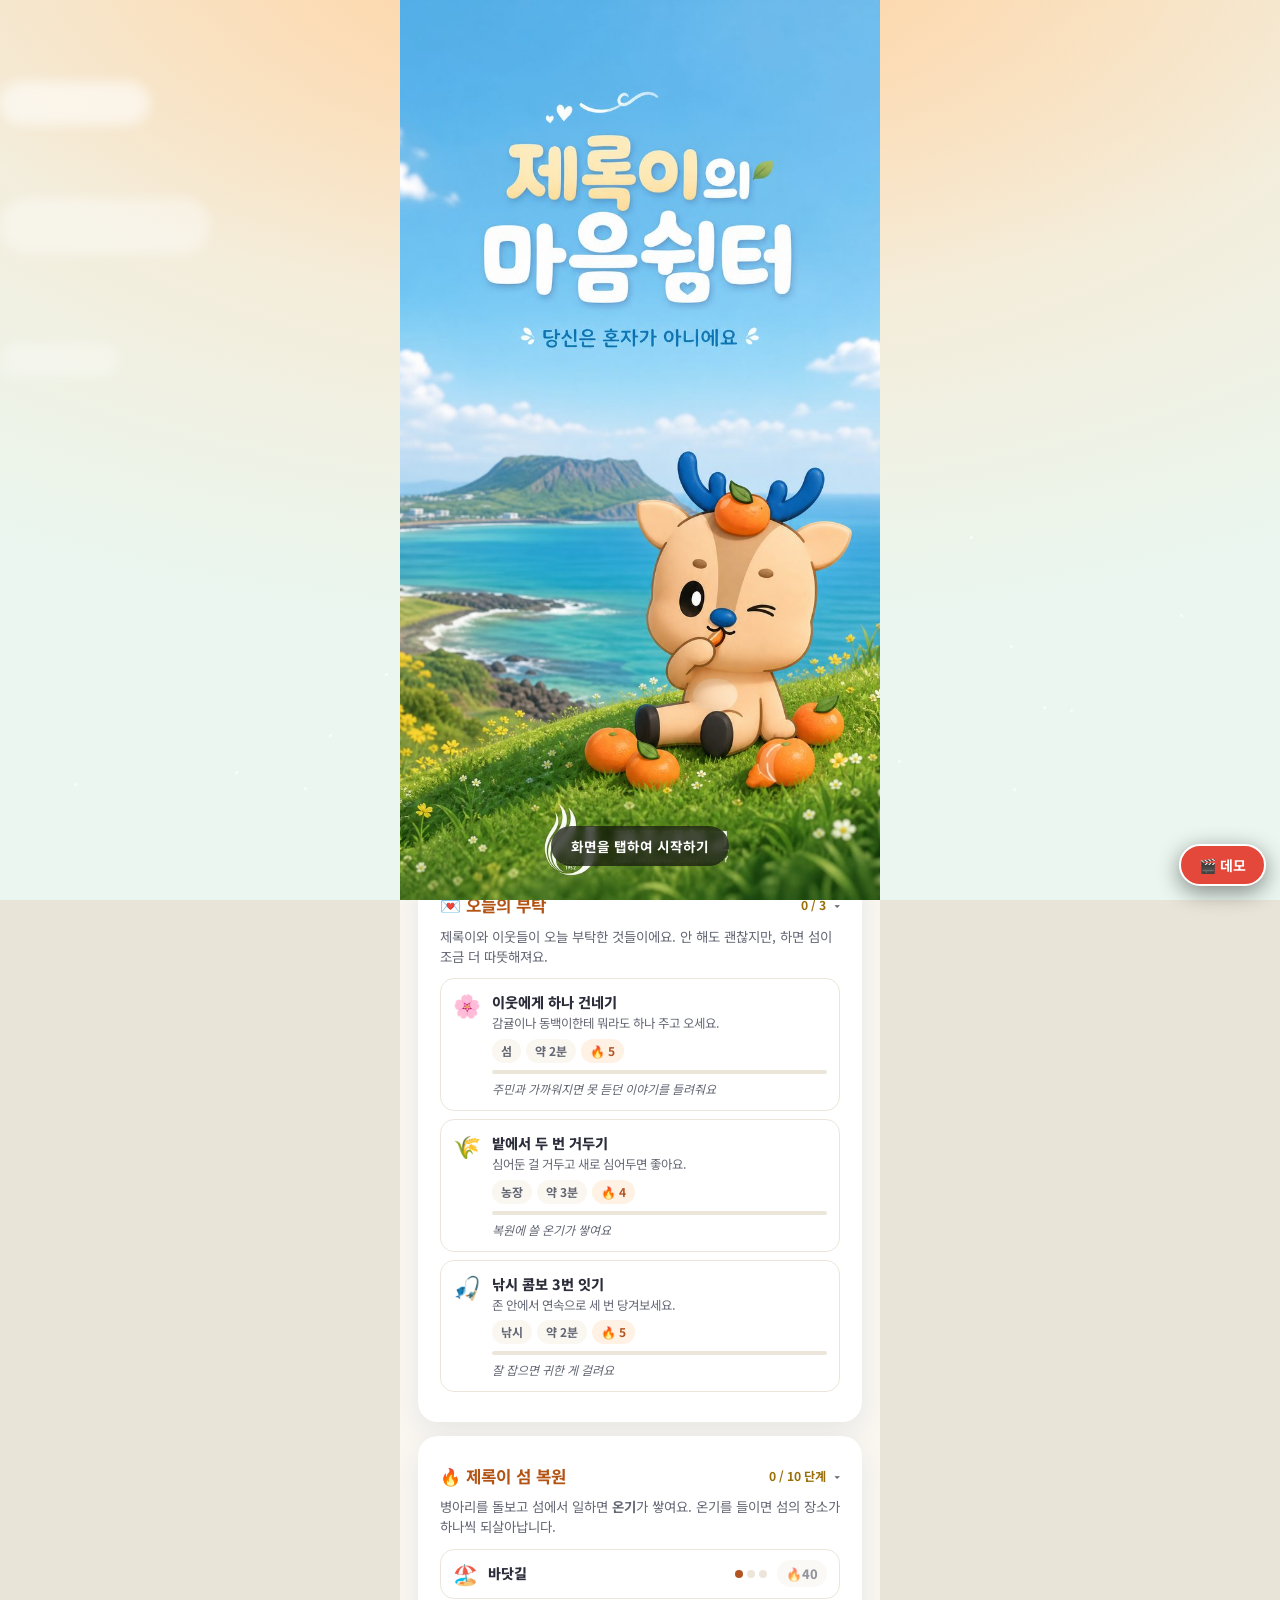
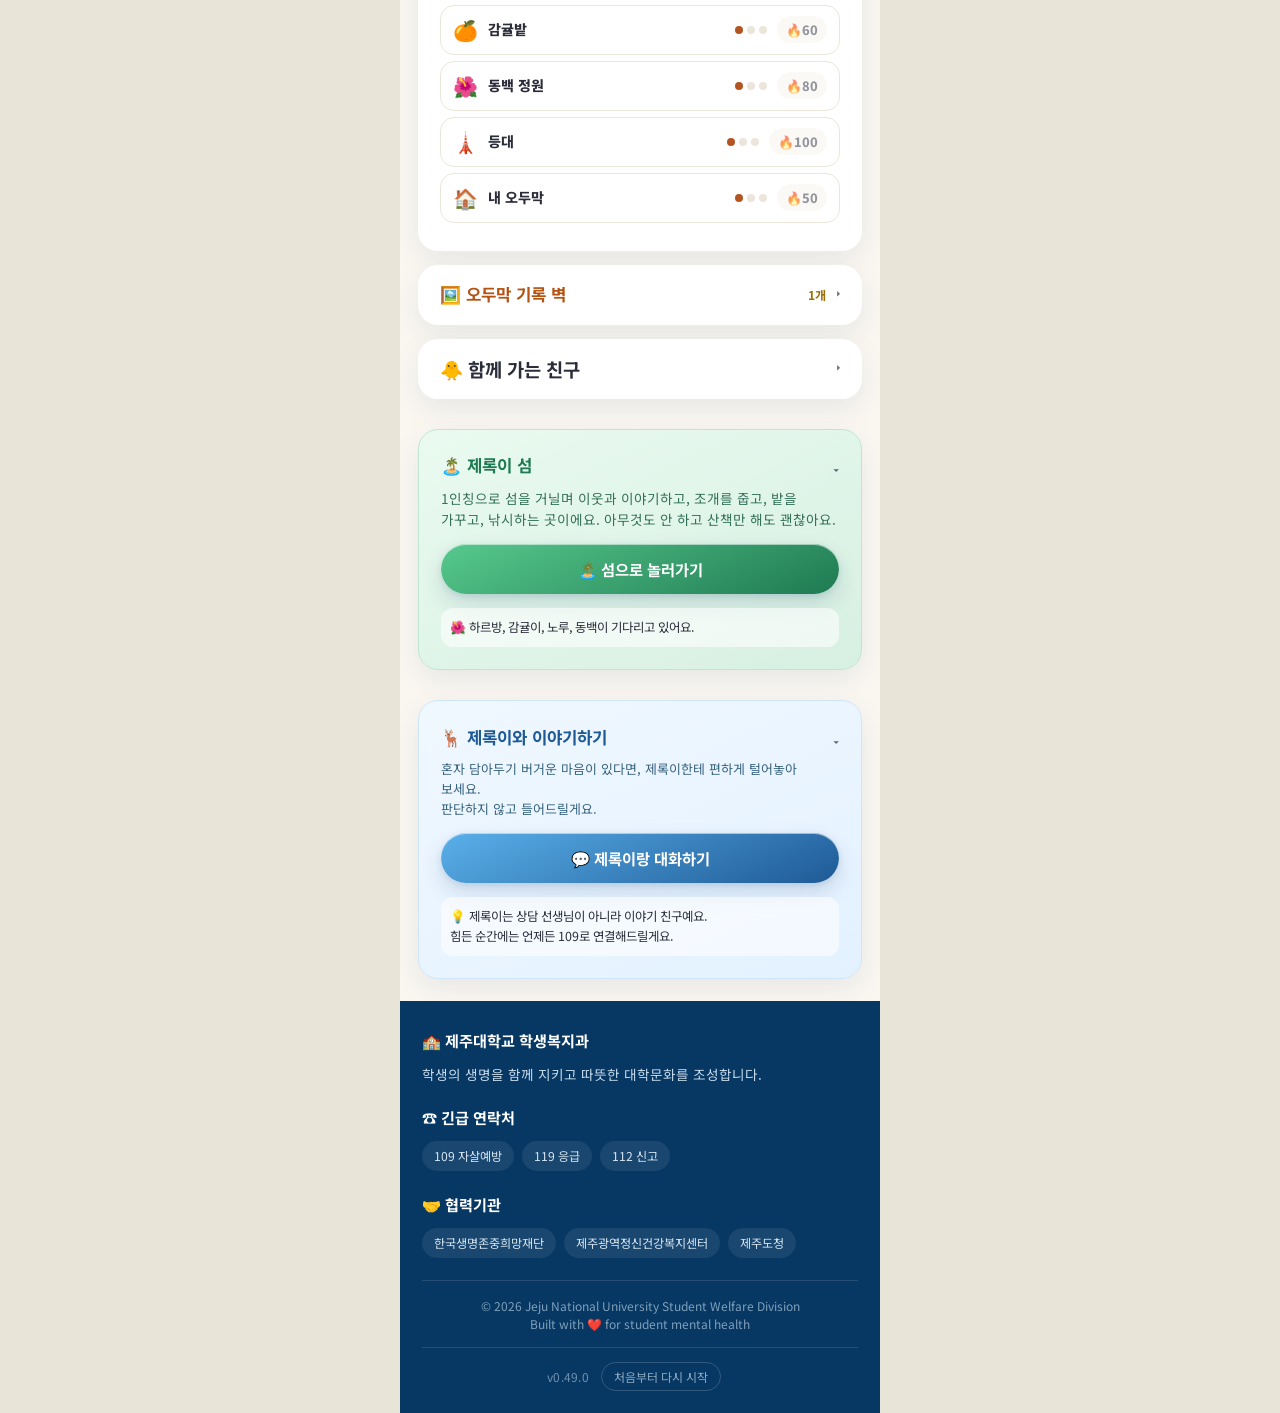
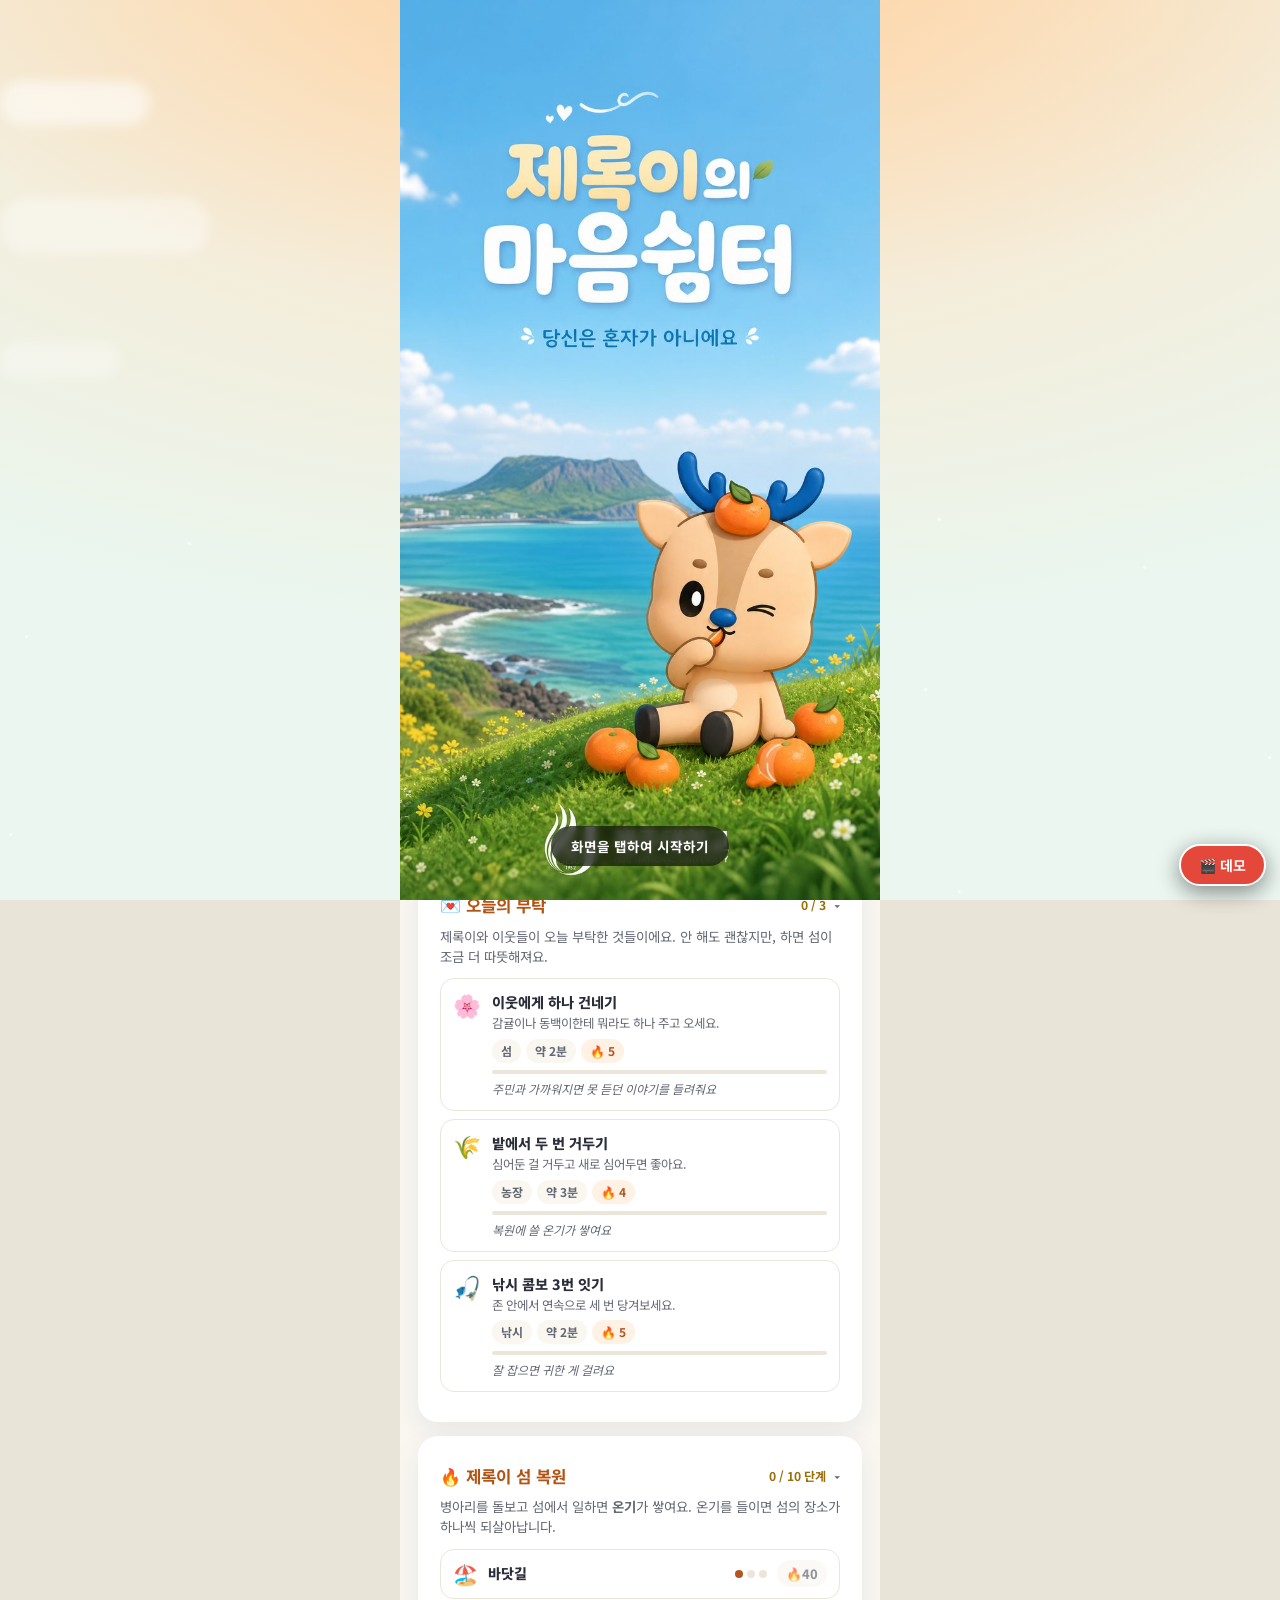
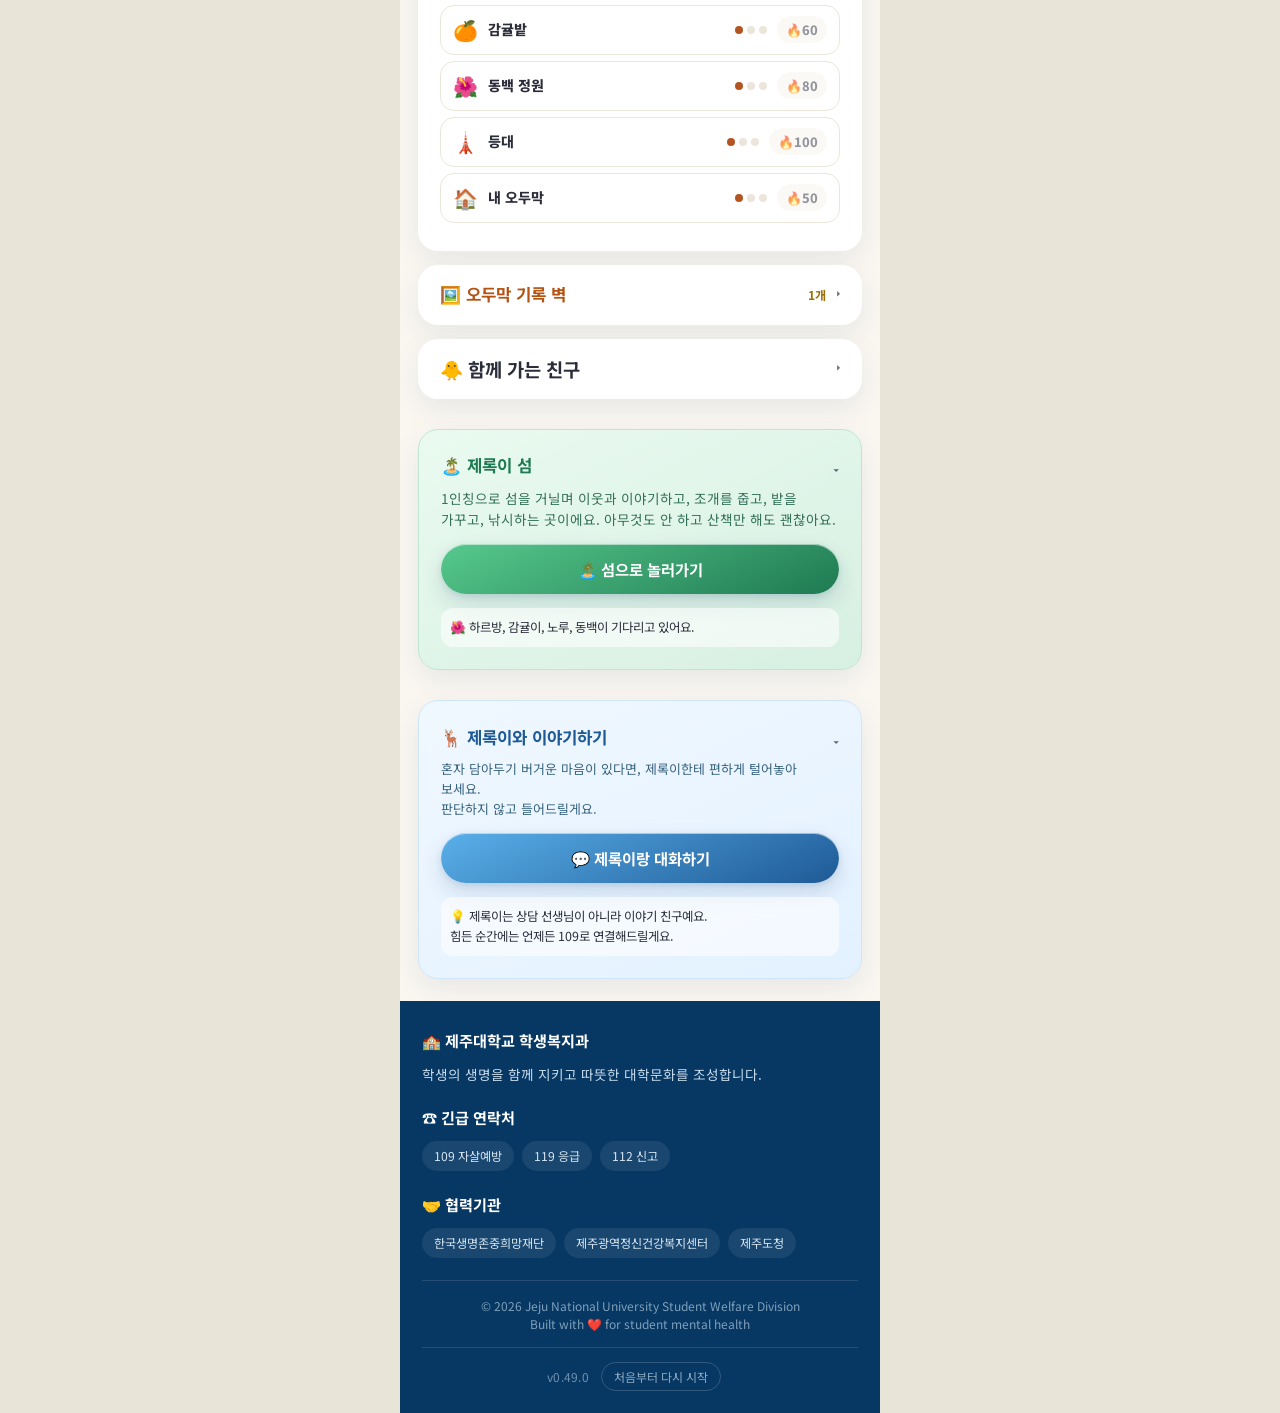
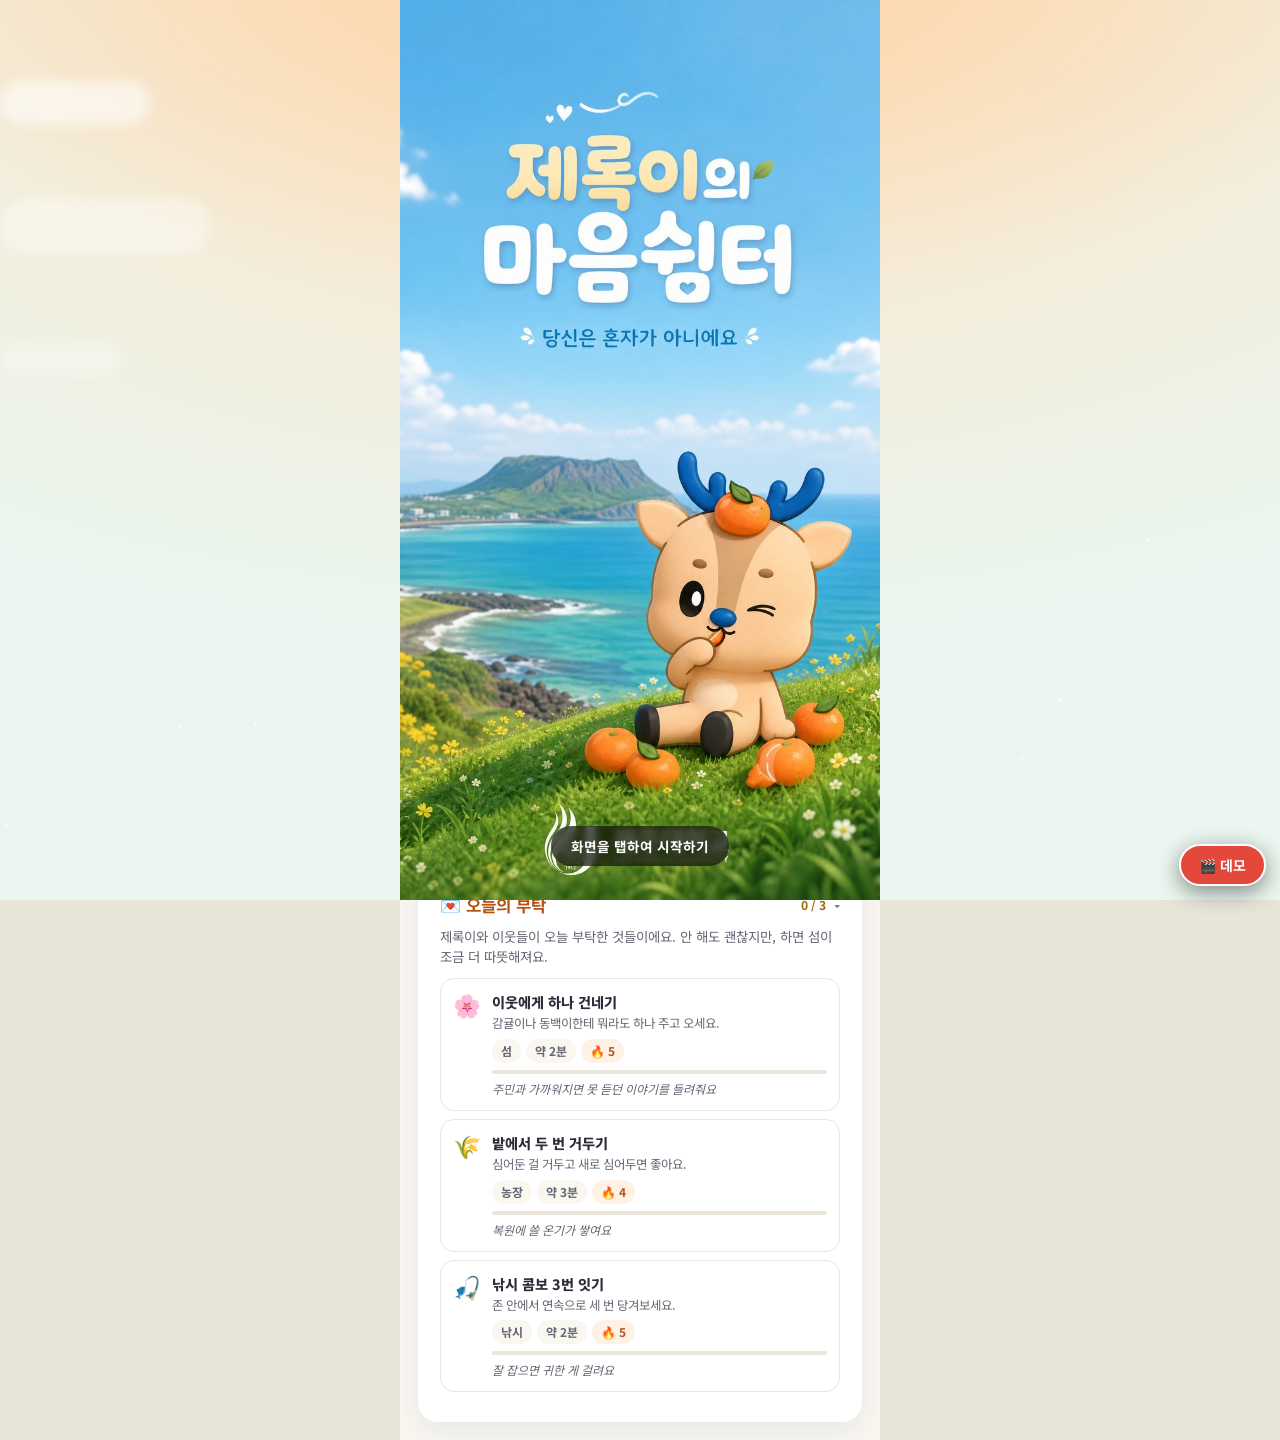
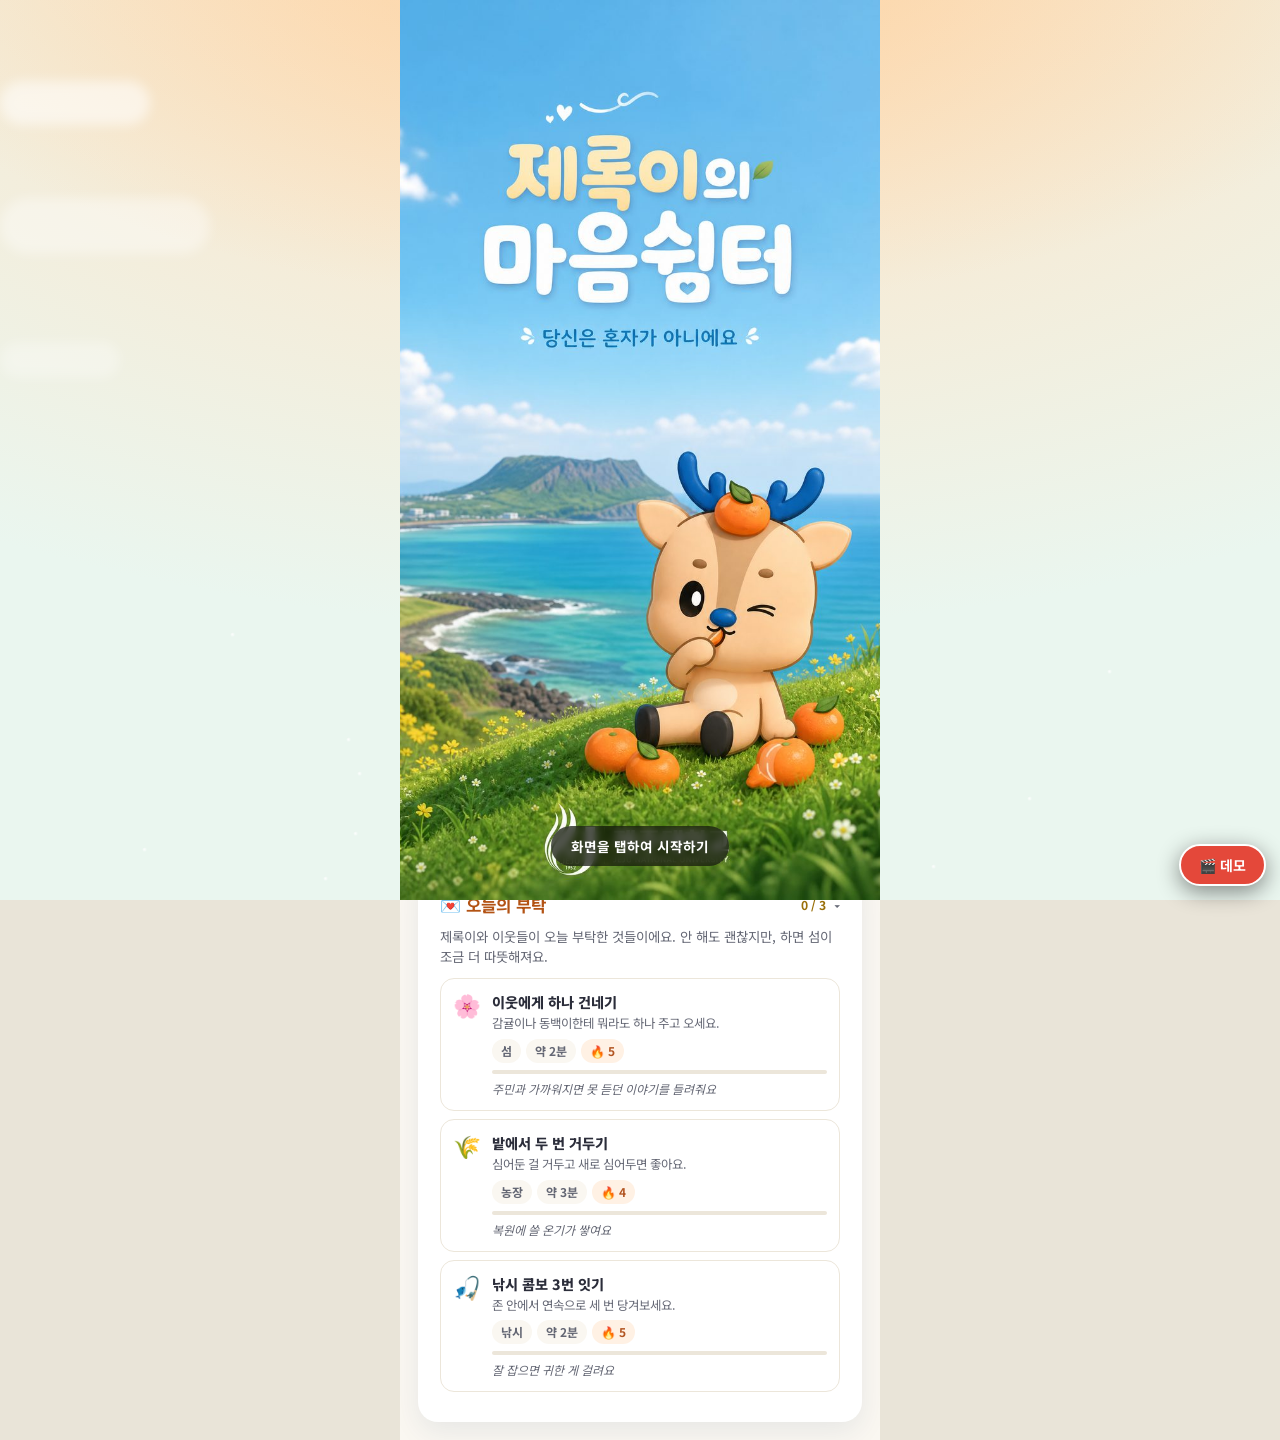
